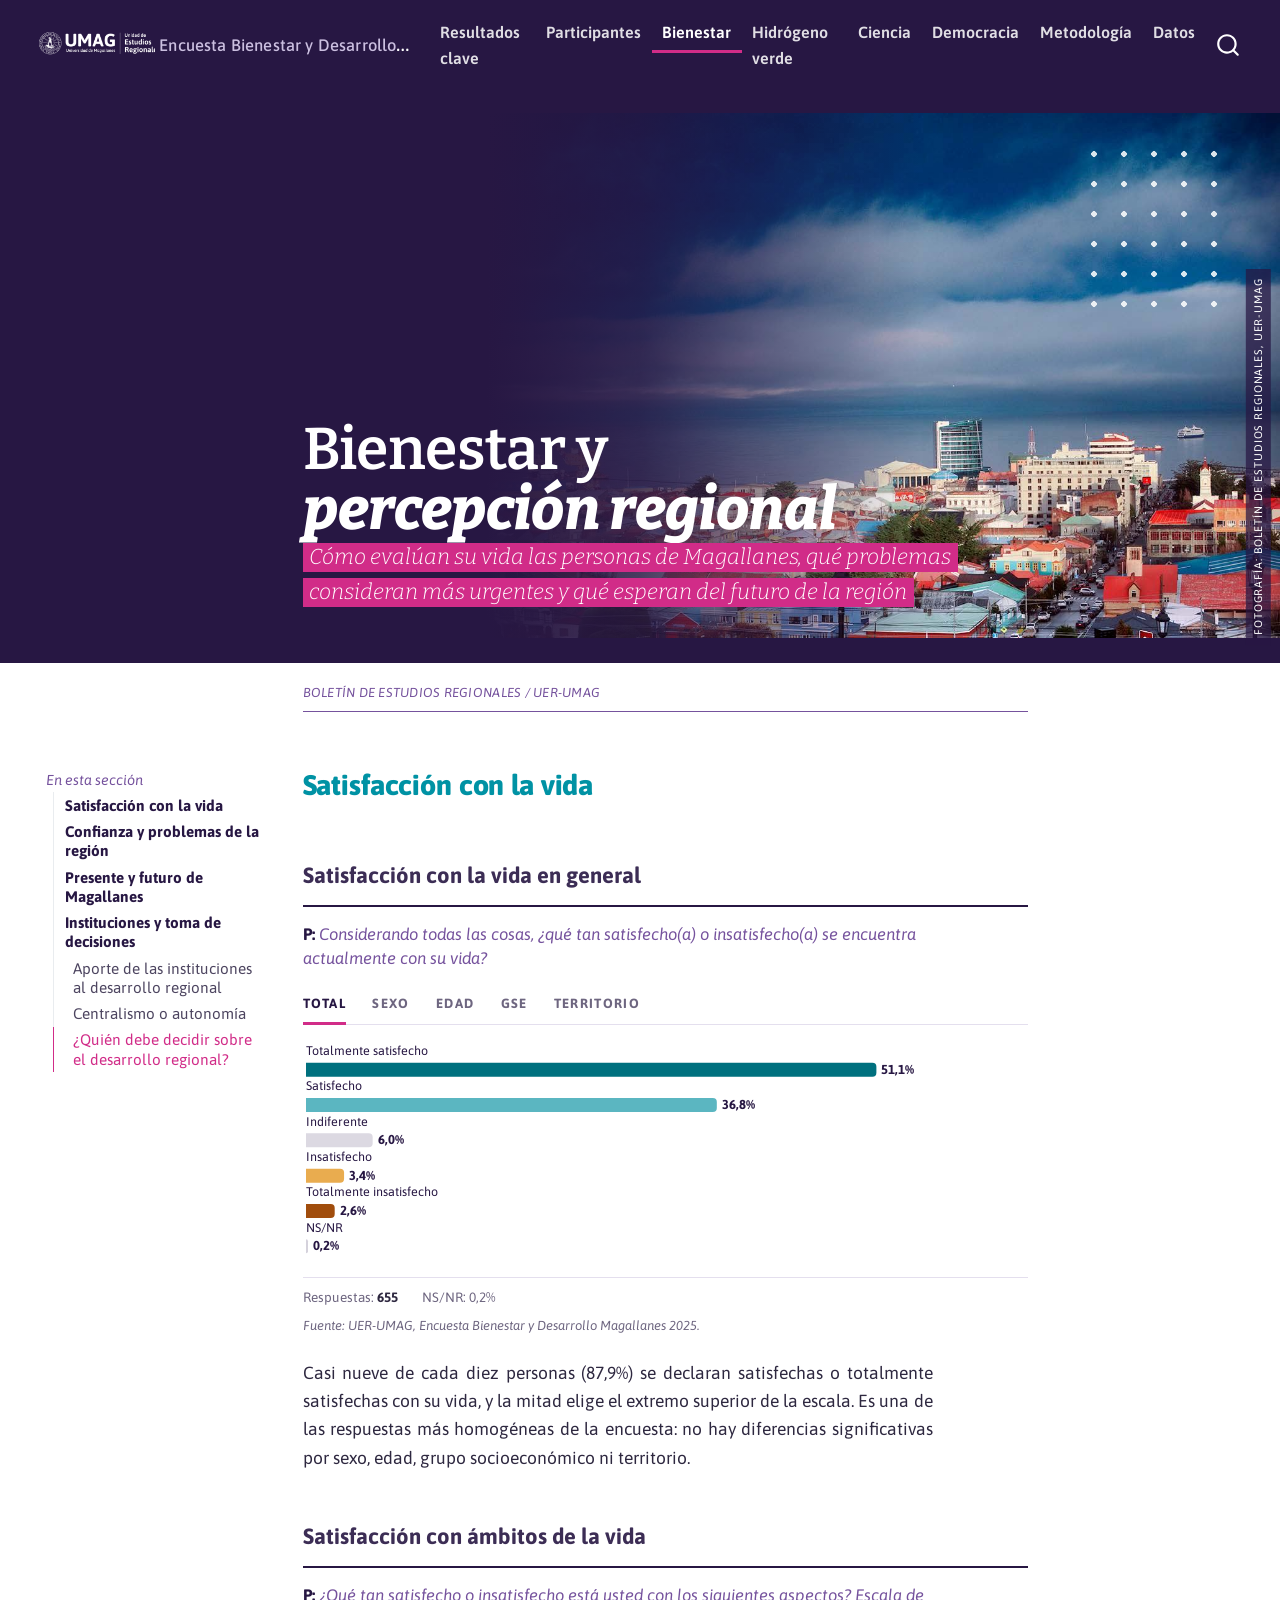
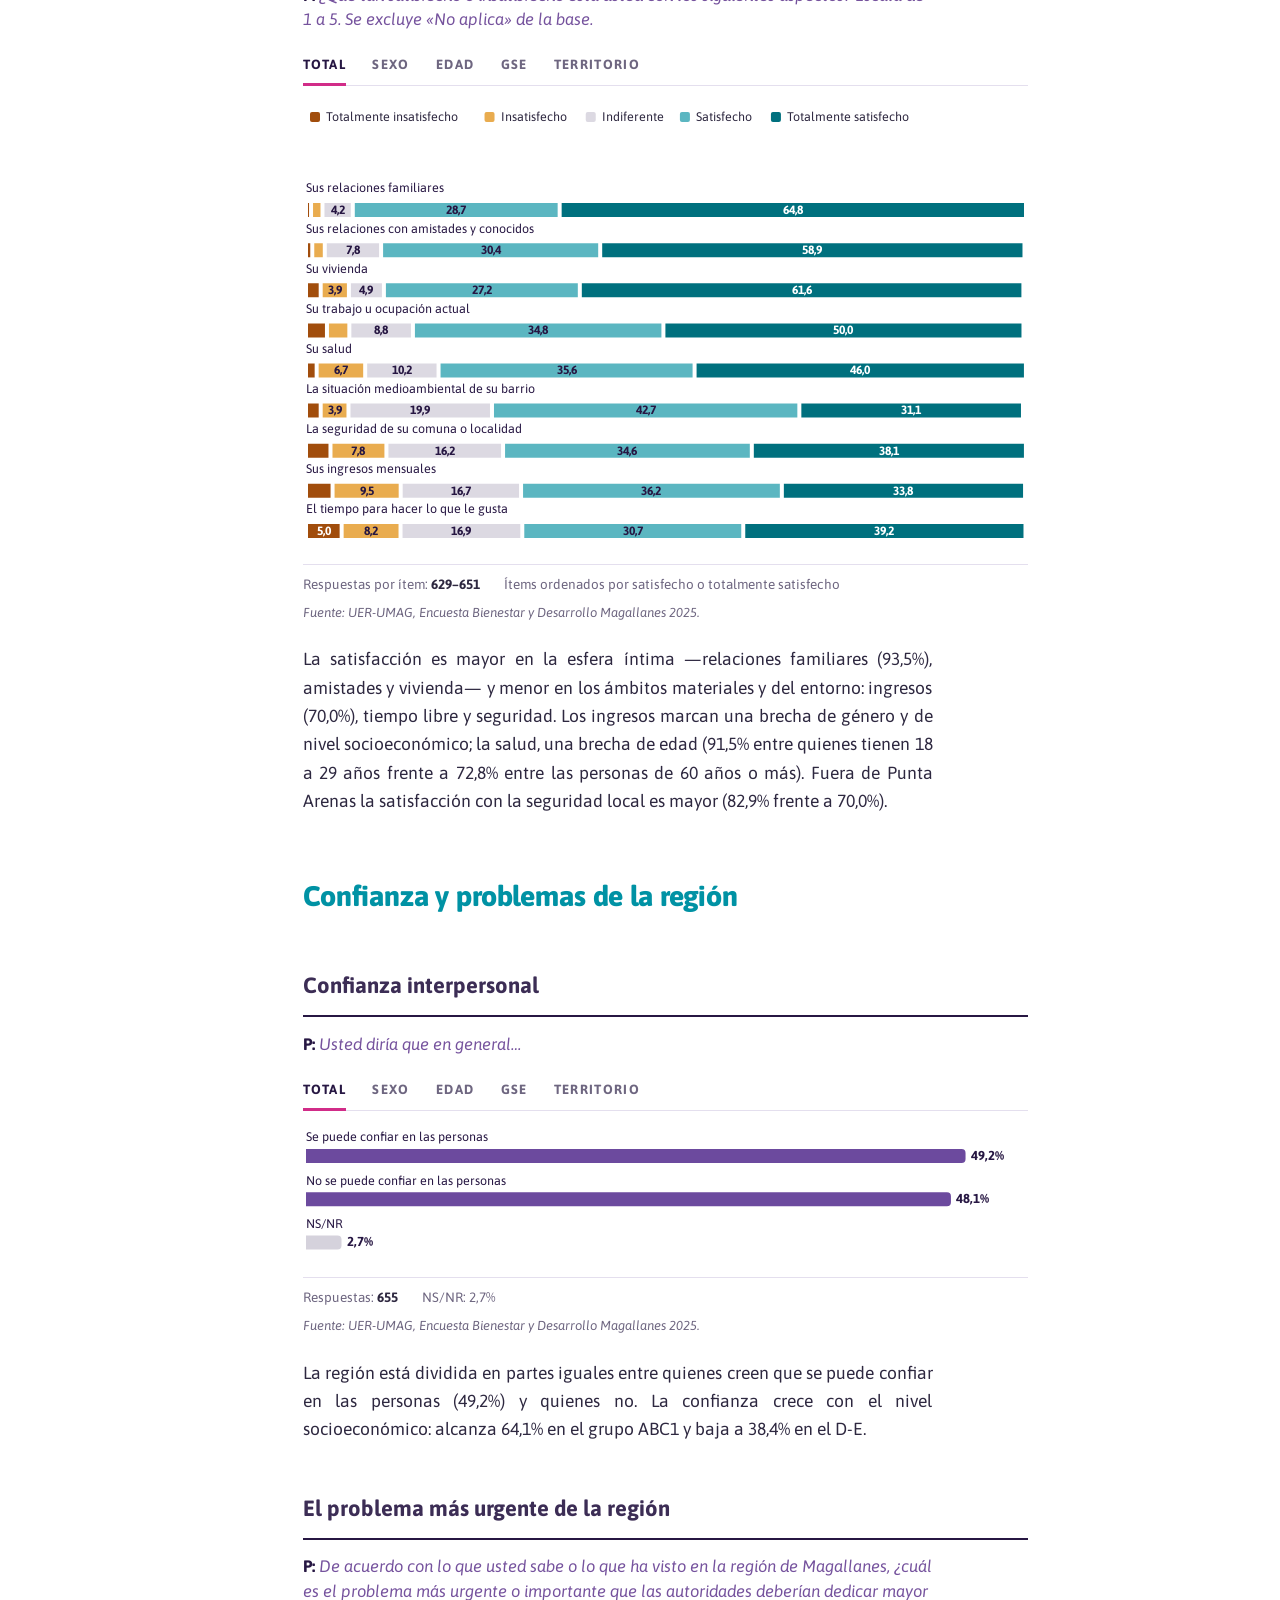
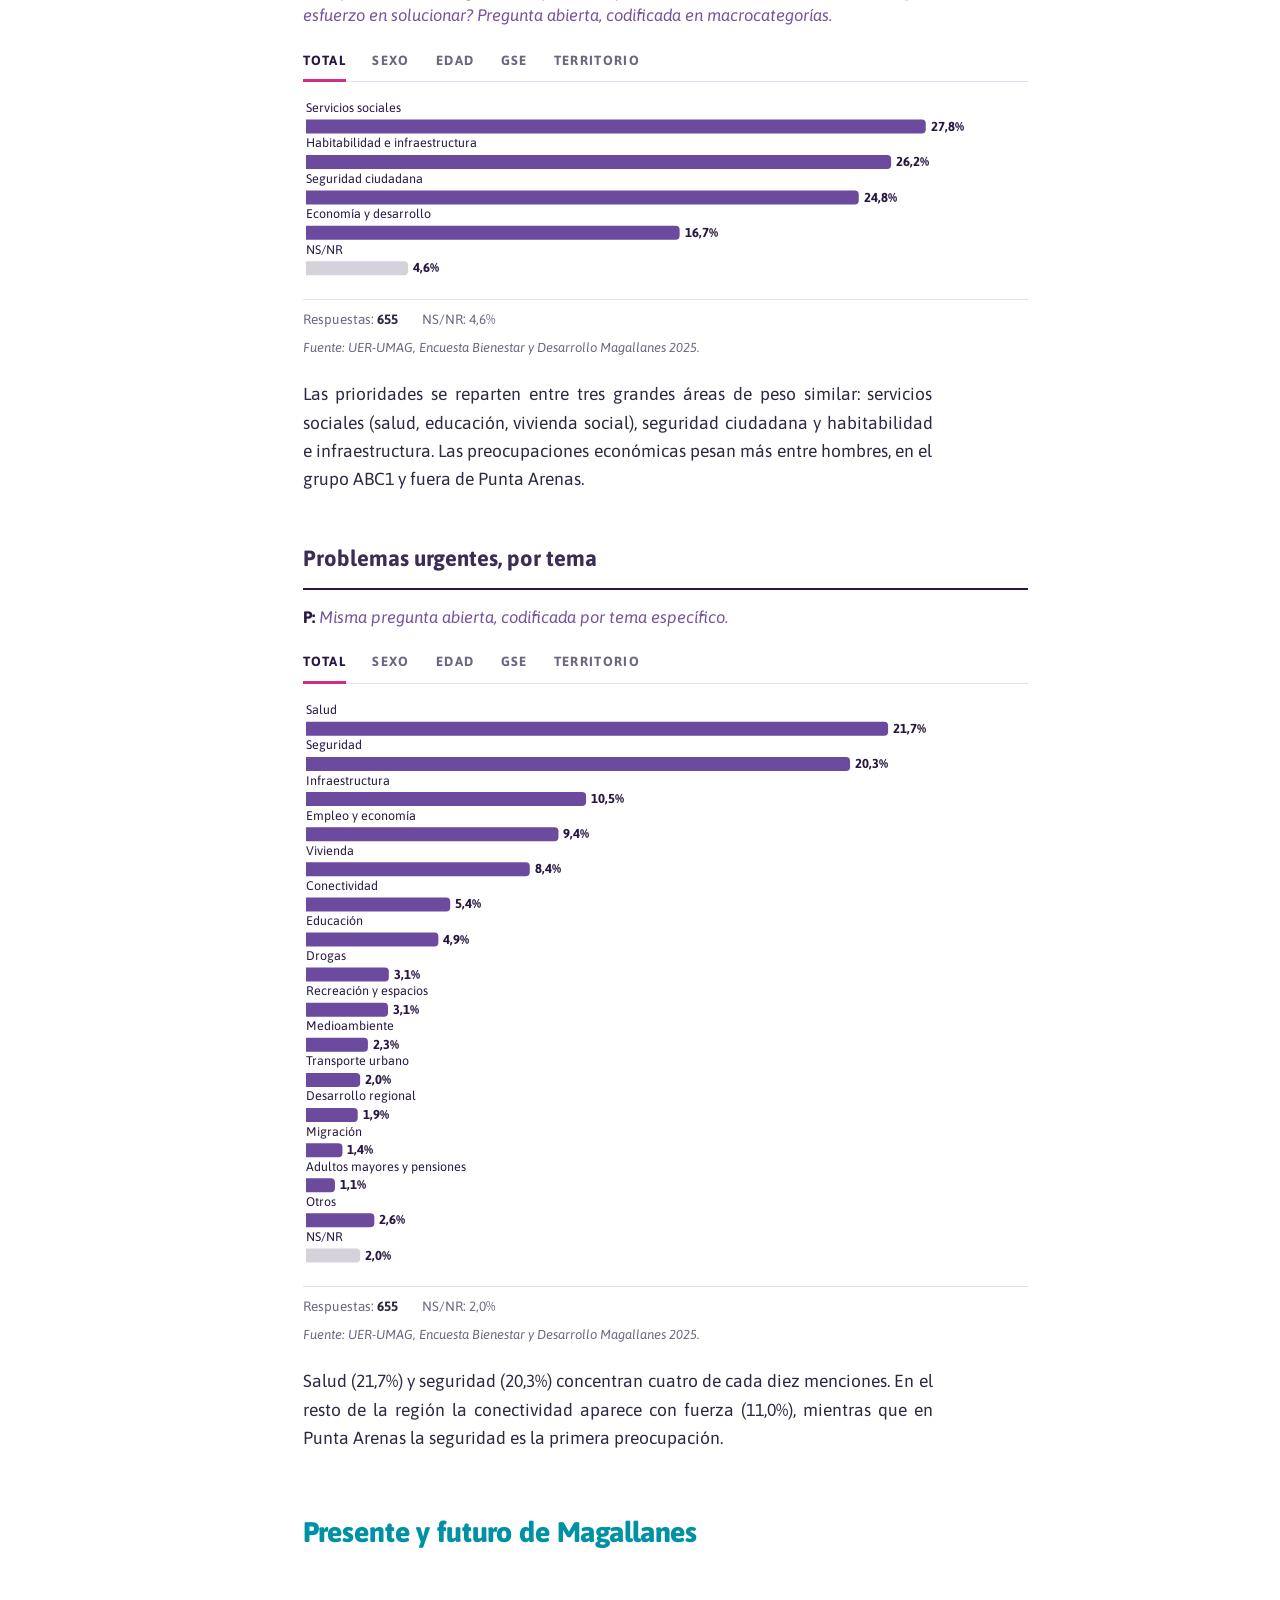
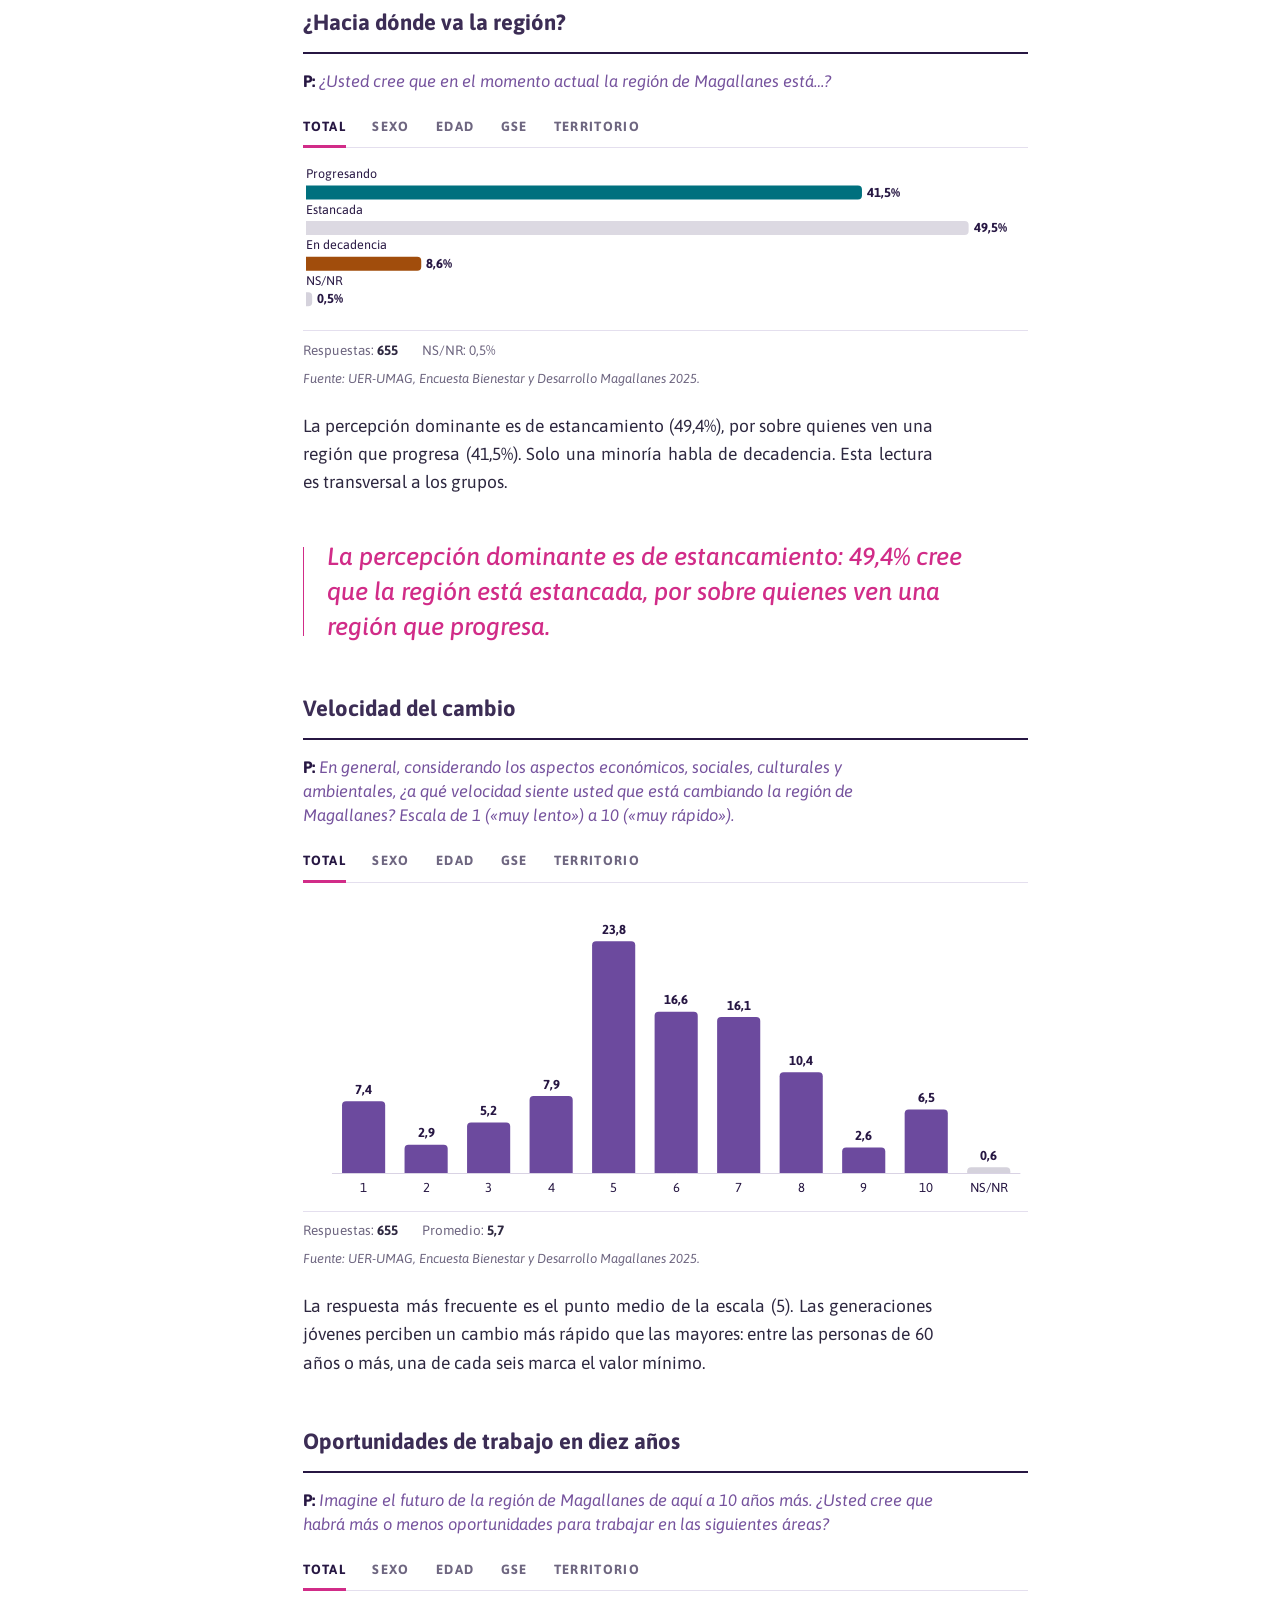
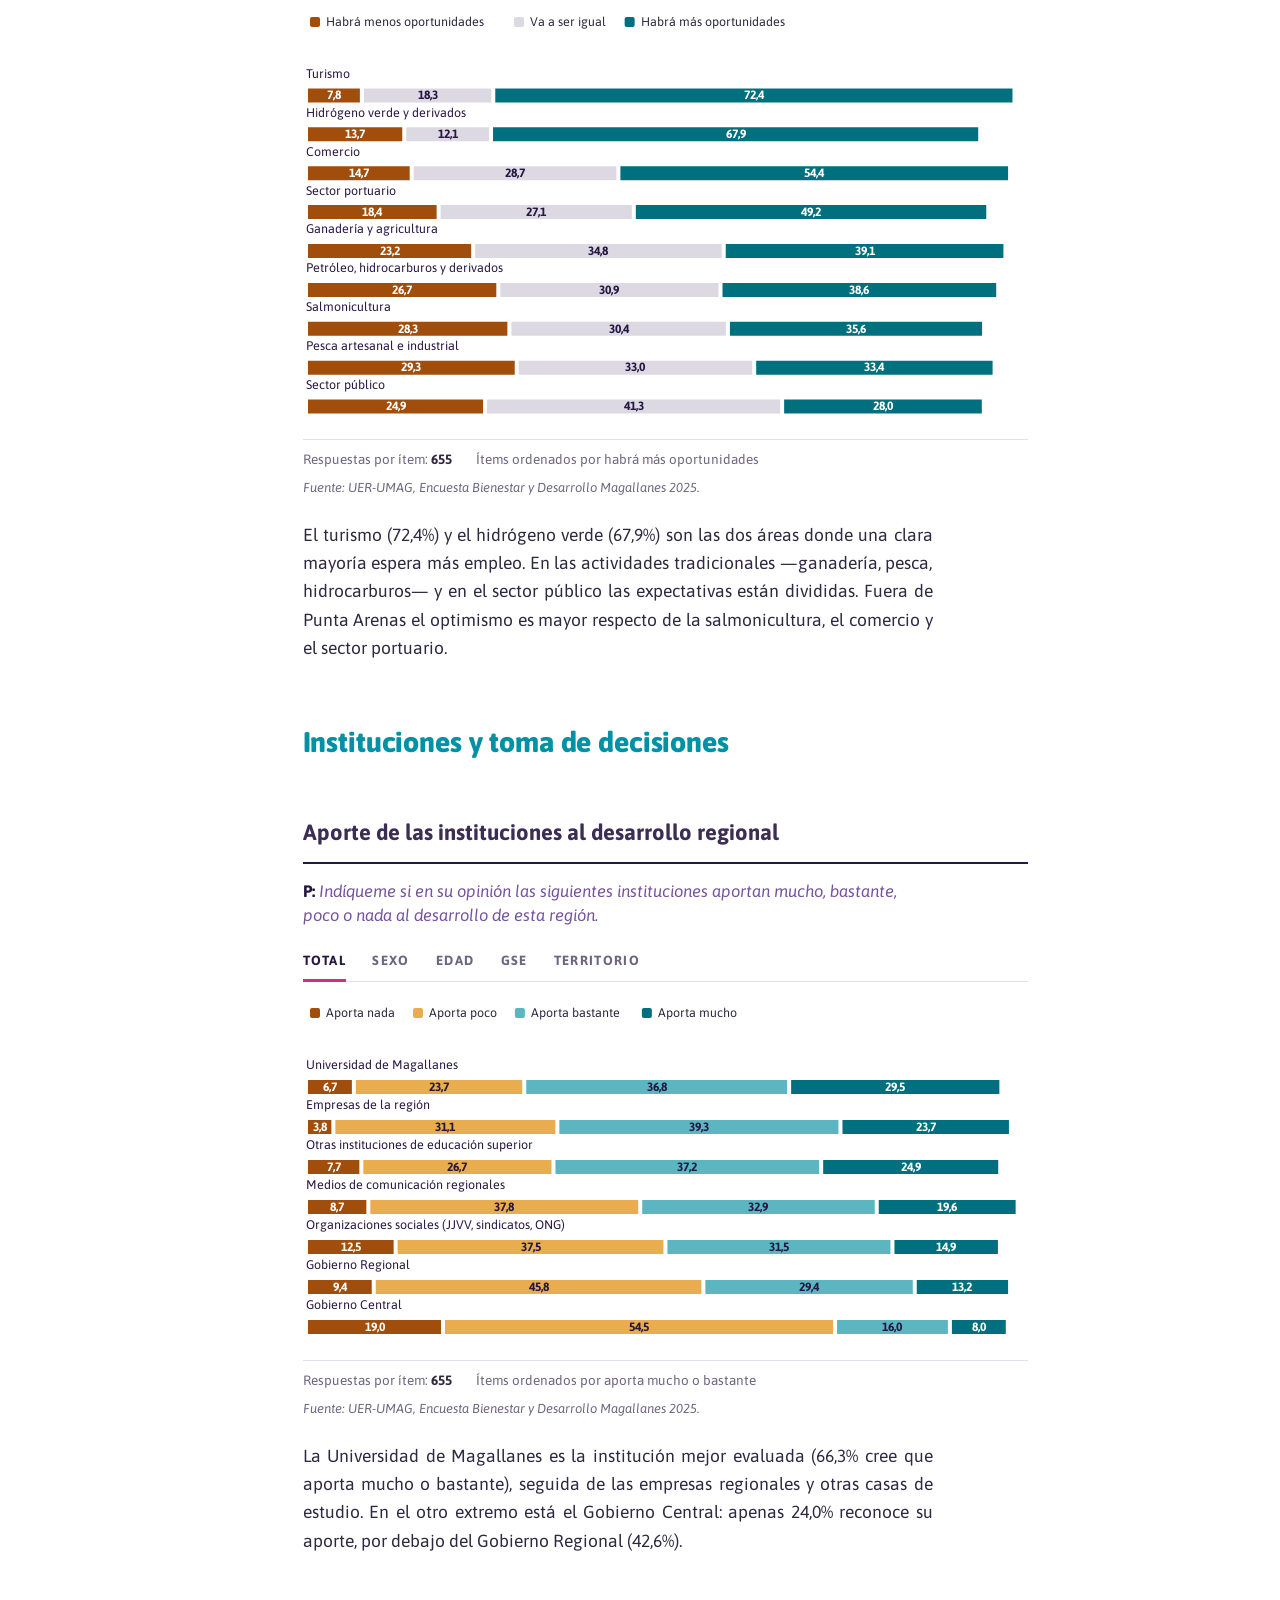
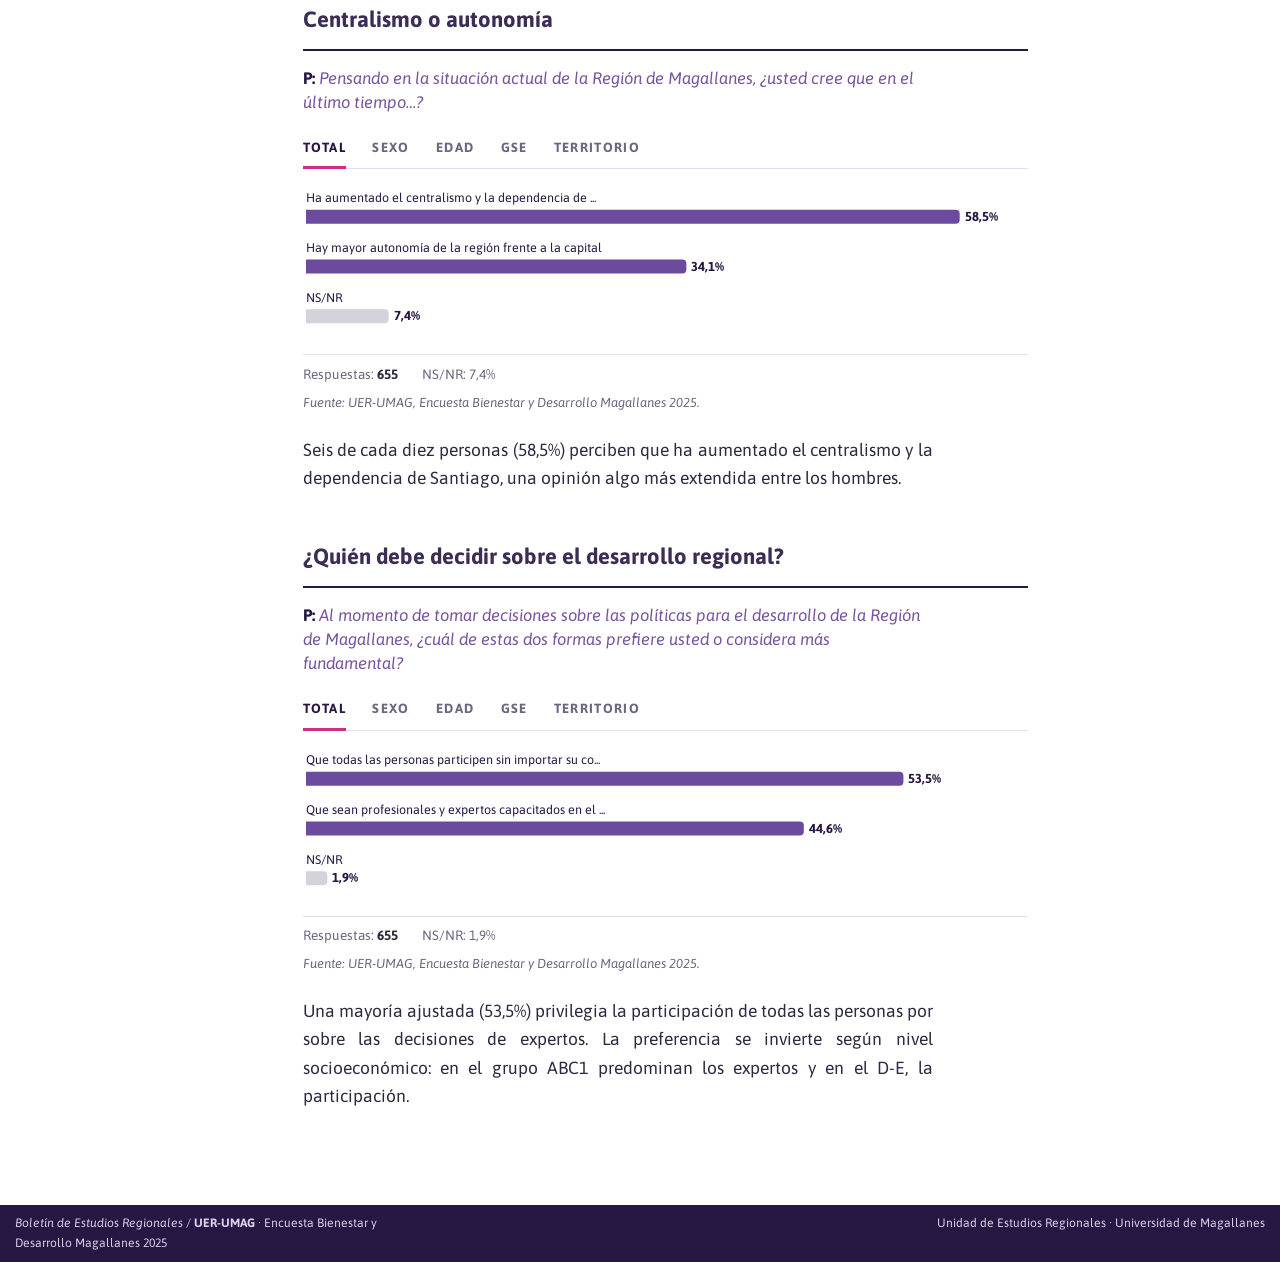
==== bienestar.html @ 7516e88e "Built site for gh-pages" ====
<!DOCTYPE html>
<html xmlns="http://www.w3.org/1999/xhtml" lang="es" xml:lang="es"><head>

<meta charset="utf-8">
<meta name="generator" content="quarto-1.8.24">

<meta name="viewport" content="width=device-width, initial-scale=1.0, user-scalable=yes">

<meta name="description" content="Satisfacción con la vida, confianza, problemas urgentes y expectativas sobre el futuro de Magallanes.">

<title>Bienestar y percepción regional · EBD Magallanes 2025 – EBD Magallanes 2025</title>
<style>
code{white-space: pre-wrap;}
span.smallcaps{font-variant: small-caps;}
div.columns{display: flex; gap: min(4vw, 1.5em);}
div.column{flex: auto; overflow-x: auto;}
div.hanging-indent{margin-left: 1.5em; text-indent: -1.5em;}
ul.task-list{list-style: none;}
ul.task-list li input[type="checkbox"] {
  width: 0.8em;
  margin: 0 0.8em 0.2em -1em; /* quarto-specific, see https://github.com/quarto-dev/quarto-cli/issues/4556 */ 
  vertical-align: middle;
}
</style>


<script src="site_libs/quarto-nav/quarto-nav.js"></script>
<script src="site_libs/quarto-nav/headroom.min.js"></script>
<script src="site_libs/clipboard/clipboard.min.js"></script>
<script src="site_libs/quarto-search/autocomplete.umd.js"></script>
<script src="site_libs/quarto-search/fuse.min.js"></script>
<script src="site_libs/quarto-search/quarto-search.js"></script>
<meta name="quarto:offset" content="./">
<link href="./img/favicon.png" rel="icon" type="image/png">
<script src="site_libs/quarto-html/quarto.js" type="module"></script>
<script src="site_libs/quarto-html/tabsets/tabsets.js" type="module"></script>
<script src="site_libs/quarto-html/axe/axe-check.js" type="module"></script>
<script src="site_libs/quarto-html/popper.min.js"></script>
<script src="site_libs/quarto-html/tippy.umd.min.js"></script>
<script src="site_libs/quarto-html/anchor.min.js"></script>
<link href="site_libs/quarto-html/tippy.css" rel="stylesheet">
<link href="site_libs/quarto-html/quarto-syntax-highlighting-dc55a5b9e770e841cd82e46aadbfb9b0.css" rel="stylesheet" id="quarto-text-highlighting-styles">
<script src="site_libs/bootstrap/bootstrap.min.js"></script>
<link href="site_libs/bootstrap/bootstrap-icons.css" rel="stylesheet">
<link href="site_libs/bootstrap/bootstrap-887352bdff3197b125b5b252166007fe.min.css" rel="stylesheet" append-hash="true" id="quarto-bootstrap" data-mode="light">
<script id="quarto-search-options" type="application/json">{
  "location": "navbar",
  "copy-button": false,
  "collapse-after": 3,
  "panel-placement": "end",
  "type": "overlay",
  "limit": 50,
  "keyboard-shortcut": [
    "f",
    "/",
    "s"
  ],
  "show-item-context": false,
  "language": {
    "search-no-results-text": "No se han encontrado resultados",
    "search-matching-documents-text": "documentos encontrados",
    "search-copy-link-title": "Copiar el enlace en la búsqueda",
    "search-hide-matches-text": "Ocultar resultados adicionales",
    "search-more-match-text": "resultado adicional en este documento",
    "search-more-matches-text": "resultados adicionales en este documento",
    "search-clear-button-title": "Borrar",
    "search-text-placeholder": "",
    "search-detached-cancel-button-title": "Cancelar",
    "search-submit-button-title": "Enviar",
    "search-label": "Buscar"
  }
}</script>
<style>html{ scroll-behavior: smooth; }</style>
<style>

      .quarto-title-block .quarto-title-banner {
        background-image: url(img/fotos/bienestar.jpg);
background-size: cover;
      }
</style>
<script src="site_libs/htmlwidgets-1.6.4/htmlwidgets.js"></script>
<script src="site_libs/echarts4r-6.0.0/echarts.min.js"></script>
<script src="site_libs/echarts4r-6.0.0/ecStat.min.js"></script>
<script src="site_libs/echarts4r-6.0.0/dataTool.min.js"></script>
<script src="site_libs/echarts4r-binding-0.5.0/echarts4r.js"></script>


</head>

<body class="floating nav-fixed quarto-light">

<div id="quarto-search-results"></div>
  <header id="quarto-header" class="headroom fixed-top quarto-banner">
    <nav class="navbar navbar-expand-lg " data-bs-theme="dark">
      <div class="navbar-container container-fluid">
      <div class="navbar-brand-container mx-auto">
    <a href="./index.html" class="navbar-brand navbar-brand-logo">
    <img src="./img/logo_uer_blanco.png" alt="Unidad de Estudios Regionales — UMAG" class="navbar-logo light-content">
    <img src="./img/logo_uer_blanco.png" alt="Unidad de Estudios Regionales — UMAG" class="navbar-logo dark-content">
    </a>
    <a class="navbar-brand" href="./index.html">
    <span class="navbar-title">Encuesta Bienestar y Desarrollo 2025</span>
    </a>
  </div>
            <div id="quarto-search" class="" title="Buscar"></div>
          <button class="navbar-toggler" type="button" data-bs-toggle="collapse" data-bs-target="#navbarCollapse" aria-controls="navbarCollapse" role="menu" aria-expanded="false" aria-label="Navegación de palanca" onclick="if (window.quartoToggleHeadroom) { window.quartoToggleHeadroom(); }">
  <span class="navbar-toggler-icon"></span>
</button>
          <div class="collapse navbar-collapse" id="navbarCollapse">
            <ul class="navbar-nav navbar-nav-scroll me-auto">
  <li class="nav-item">
    <a class="nav-link" href="./index.html"> 
<span class="menu-text">Resultados clave</span></a>
  </li>  
  <li class="nav-item">
    <a class="nav-link" href="./perfil.html"> 
<span class="menu-text">Participantes</span></a>
  </li>  
  <li class="nav-item">
    <a class="nav-link active" href="./bienestar.html" aria-current="page"> 
<span class="menu-text">Bienestar</span></a>
  </li>  
  <li class="nav-item">
    <a class="nav-link" href="./hidrogeno.html"> 
<span class="menu-text">Hidrógeno verde</span></a>
  </li>  
  <li class="nav-item">
    <a class="nav-link" href="./ciencia.html"> 
<span class="menu-text">Ciencia</span></a>
  </li>  
  <li class="nav-item">
    <a class="nav-link" href="./democracia.html"> 
<span class="menu-text">Democracia</span></a>
  </li>  
  <li class="nav-item">
    <a class="nav-link" href="./metodologia.html"> 
<span class="menu-text">Metodología</span></a>
  </li>  
  <li class="nav-item">
    <a class="nav-link" href="./datos.html"> 
<span class="menu-text">Datos</span></a>
  </li>  
</ul>
          </div> <!-- /navcollapse -->
            <div class="quarto-navbar-tools">
</div>
      </div> <!-- /container-fluid -->
    </nav>
</header>
<!-- content -->
<header id="title-block-header" class="quarto-title-block default toc-left page-columns page-full">
  <div class="quarto-title-banner page-columns page-full">
    <div class="quarto-title column-body">
      <h1 class="title">Bienestar y <em>percepción regional</em></h1>
            <p class="subtitle lead">Cómo evalúan su vida las personas de Magallanes, qué problemas consideran más urgentes y qué esperan del futuro de la región</p>
                  <div>
        <div class="description">
          Satisfacción con la vida, confianza, problemas urgentes y expectativas sobre el futuro de Magallanes.
        </div>
      </div>
                </div>
  </div>
    
  
  <div class="quarto-title-meta">

      
    
      
    </div>
    
  
  </header><div id="quarto-content" class="quarto-container page-columns page-rows-contents page-layout-article page-navbar">
<!-- sidebar -->
  <nav id="quarto-sidebar" class="sidebar collapse collapse-horizontal quarto-sidebar-collapse-item sidebar-navigation floating overflow-auto">
    <nav id="TOC" role="doc-toc" class="toc-active">
    <h2 id="toc-title">En esta sección</h2>
   
  <ul>
  <li><a href="#satisfacción-con-la-vida" id="toc-satisfacción-con-la-vida" class="nav-link active" data-scroll-target="#satisfacción-con-la-vida">Satisfacción con la vida</a>
  <ul class="collapse">
  <li><a href="#a1" id="toc-a1" class="nav-link" data-scroll-target="#a1">Satisfacción con la vida en general</a></li>
  <li><a href="#a2" id="toc-a2" class="nav-link" data-scroll-target="#a2">Satisfacción con ámbitos de la vida</a></li>
  </ul></li>
  <li><a href="#confianza-y-problemas-de-la-región" id="toc-confianza-y-problemas-de-la-región" class="nav-link" data-scroll-target="#confianza-y-problemas-de-la-región">Confianza y problemas de la región</a>
  <ul class="collapse">
  <li><a href="#a3" id="toc-a3" class="nav-link" data-scroll-target="#a3">Confianza interpersonal</a></li>
  <li><a href="#a4" id="toc-a4" class="nav-link" data-scroll-target="#a4">El problema más urgente de la región</a></li>
  <li><a href="#a4-tema" id="toc-a4-tema" class="nav-link" data-scroll-target="#a4-tema">Problemas urgentes, por tema</a></li>
  </ul></li>
  <li><a href="#presente-y-futuro-de-magallanes" id="toc-presente-y-futuro-de-magallanes" class="nav-link" data-scroll-target="#presente-y-futuro-de-magallanes">Presente y futuro de Magallanes</a>
  <ul class="collapse">
  <li><a href="#a5" id="toc-a5" class="nav-link" data-scroll-target="#a5">¿Hacia dónde va la región?</a></li>
  <li><a href="#a10" id="toc-a10" class="nav-link" data-scroll-target="#a10">Velocidad del cambio</a></li>
  <li><a href="#a6" id="toc-a6" class="nav-link" data-scroll-target="#a6">Oportunidades de trabajo en diez años</a></li>
  </ul></li>
  <li><a href="#instituciones-y-toma-de-decisiones" id="toc-instituciones-y-toma-de-decisiones" class="nav-link" data-scroll-target="#instituciones-y-toma-de-decisiones">Instituciones y toma de decisiones</a>
  <ul class="collapse">
  <li><a href="#a8" id="toc-a8" class="nav-link" data-scroll-target="#a8">Aporte de las instituciones al desarrollo regional</a></li>
  <li><a href="#a7" id="toc-a7" class="nav-link" data-scroll-target="#a7">Centralismo o autonomía</a></li>
  <li><a href="#a9" id="toc-a9" class="nav-link" data-scroll-target="#a9">¿Quién debe decidir sobre el desarrollo regional?</a></li>
  </ul></li>
  </ul>
</nav>
</nav>
<div id="quarto-sidebar-glass" class="quarto-sidebar-collapse-item" data-bs-toggle="collapse" data-bs-target=".quarto-sidebar-collapse-item"></div>
<!-- margin-sidebar -->
    <div id="quarto-margin-sidebar" class="sidebar margin-sidebar zindex-bottom">
    </div>
<!-- main -->
<main class="content quarto-banner-title-block" id="quarto-document-content">





<section id="satisfacción-con-la-vida" class="level2">
<h2 class="anchored" data-anchor-id="satisfacción-con-la-vida">Satisfacción con la vida</h2>
<section id="a1" class="level3">
<h3 class="anchored" data-anchor-id="a1">Satisfacción con la vida en general</h3>
<div class="cell">
<div class="cell-output-display">
<div class="q-bloque" id="q-a1">
<p class="q-texto">
<b>P:</b>
 
Considerando todas las cosas, ¿qué tan satisfecho(a) o insatisfecho(a) se encuentra actualmente con su vida?
</p>
<div class="q-tabs" role="tablist" aria-label="Desagregación">
<button class="q-tab activo" type="button" role="tab" aria-selected="true" data-panel="a1-1">Total</button>
<button class="q-tab " type="button" role="tab" aria-selected="false" data-panel="a1-2">Sexo</button>
<button class="q-tab " type="button" role="tab" aria-selected="false" data-panel="a1-3">Edad</button>
<button class="q-tab " type="button" role="tab" aria-selected="false" data-panel="a1-4">GSE</button>
<button class="q-tab " type="button" role="tab" aria-selected="false" data-panel="a1-5">Territorio</button>
</div>
<div class="q-paneles">
<div class="q-panel activo" id="a1-1" role="tabpanel">
<div class="ec-wrap" data-alto="224" data-alto-movil="286">
<div id="htmlwidget-4f4961cac6a6f3ef6ed8" style="width:100%;height:224px;" class="echarts4r html-widget"></div>
<script type="application/json" data-for="htmlwidget-4f4961cac6a6f3ef6ed8">{"x":{"theme":"","tl":false,"draw":true,"renderer":"canvas","events":[],"buttons":[],"opts":{"baseOption":{"textStyle":{"fontFamily":"'Asap', system-ui, sans-serif","color":"#2e2840"},"animationDuration":500,"grid":{"left":8,"right":64,"top":6,"bottom":6,"containLabel":true},"xAxis":{"type":"value","show":false},"yAxis":{"type":"category","data":["Totalmente satisfecho","Satisfecho","Indiferente","Insatisfecho","Totalmente insatisfecho","NS/NR"],"inverse":true,"axisTick":{"show":false},"axisLine":{"show":false},"axisLabel":{"color":"#271743","fontSize":14,"lineHeight":17,"margin":12,"interval":0}},"tooltip":{"backgroundColor":"#ffffff","borderColor":"#d9d3e4","borderWidth":1,"padding":[8,12],"textStyle":{"color":"#271743","fontFamily":"'Asap', system-ui, sans-serif","fontSize":13},"extraCssText":"box-shadow:0 6px 18px rgba(39,23,67,.16);border-radius:2px;border-top:3px solid #d12c88;","trigger":"item","formatter":"function(p){var f=function(v){return (Math.round(v*10)/10).toFixed(1).replace('.', ',');};return '<b>'+p.name.replace(/\\n/g,' ')+'<\/b><br>'+f(p.value)+'% <span style=\"color:#6e6680\">· n = '+p.data.n+'<\/span>';}"},"series":[{"type":"bar","data":[{"value":51.08,"n":338,"itemStyle":{"color":"#00707e"}},{"value":36.79,"n":241,"itemStyle":{"color":"#5bb6c1"}},{"value":5.97,"n":36,"itemStyle":{"color":"#dcd9e2"}},{"value":3.41,"n":20,"itemStyle":{"color":"#e9ac4f"}},{"value":2.57,"n":19,"itemStyle":{"color":"#a14d0c"}},{"value":0.18,"n":1,"itemStyle":{"color":"#d5d2dc"}}],"barMaxWidth":22,"barCategoryGap":"28%","itemStyle":{"borderRadius":[0,4,4,0]},"label":{"show":true,"position":"right","color":"#271743","fontWeight":"bold","fontSize":13,"formatter":"function(p){var f=function(v){return (Math.round(v*10)/10).toFixed(1).replace('.', ',');};return f(p.value)+'%';}"},"emphasis":{"itemStyle":{"opacity":0.85}}}]},"media":[{"query":{"maxWidth":560},"option":{"grid":{"left":0,"right":52,"top":4,"bottom":4,"containLabel":false},"yAxis":{"data":["Totalmente satisfecho","Satisfecho","Indiferente","Insatisfecho","Totalmente insatisfecho","NS/NR"],"axisLabel":{"inside":true,"verticalAlign":"bottom","align":"left","padding":[0,0,11,0],"margin":0,"fontSize":12.5,"lineHeight":15,"width":300,"overflow":"truncate"}},"series":[{"barMaxWidth":14}]}}]},"dispose":true},"evals":["opts.baseOption.tooltip.formatter","opts.baseOption.series.0.label.formatter"],"jsHooks":[]}</script>
</div>
<div class="q-pie"><span>Respuestas: <b>655</b></span><span>NS/NR: 0,2%</span></div>
</div>
<div class="q-panel " id="a1-2" role="tabpanel">
<div class="ec-wrap" data-alto="170" data-alto-movil="239">
<div id="htmlwidget-0519a8951055aa6a4c5c" style="width:100%;height:170px;" class="echarts4r html-widget"></div>
<script type="application/json" data-for="htmlwidget-0519a8951055aa6a4c5c">{"x":{"theme":"","tl":false,"draw":true,"renderer":"canvas","events":[],"buttons":[],"opts":{"baseOption":{"textStyle":{"fontFamily":"'Asap', system-ui, sans-serif","color":"#2e2840"},"animationDuration":500,"legend":{"top":0,"left":0,"itemWidth":12,"itemHeight":12,"icon":"roundRect","textStyle":{"fontSize":12.5,"color":"#2e2840"}},"grid":{"left":8,"right":16,"top":40,"bottom":6,"containLabel":true},"xAxis":{"type":"value","show":false,"max":100},"yAxis":{"type":"category","data":["Total","Mujer","Hombre"],"inverse":true,"axisTick":{"show":false},"axisLine":{"show":false},"axisLabel":{"color":"#271743","fontSize":14,"lineHeight":17,"margin":12,"interval":0}},"tooltip":{"backgroundColor":"#ffffff","borderColor":"#d9d3e4","borderWidth":1,"padding":[8,12],"textStyle":{"color":"#271743","fontFamily":"'Asap', system-ui, sans-serif","fontSize":13},"extraCssText":"box-shadow:0 6px 18px rgba(39,23,67,.16);border-radius:2px;border-top:3px solid #d12c88;","trigger":"item","formatter":"function(p){var f=function(v){return (Math.round(v*10)/10).toFixed(1).replace('.', ',');};return '<b>'+p.name.replace(/\\n/g,' ')+'<\/b><br>'+p.marker+p.seriesName+': <b>'+f(p.value)+'%<\/b>';}"},"series":[{"name":"Totalmente insatisfecho","type":"bar","stack":"total","data":[{"value":2.57,"n":19},{"value":2.34,"n":9},{"value":2.79,"n":10}],"barMaxWidth":26,"itemStyle":{"color":"#a14d0c","borderColor":"#ffffff","borderWidth":2},"label":{"show":true,"position":"inside","color":"#ffffff","fontWeight":"bold","fontSize":12,"formatter":"function(p){var f=function(v){return (Math.round(v*10)/10).toFixed(1).replace('.', ',');};return p.value>=3?f(p.value):'';}"},"labelLayout":"function(p){return (p.labelRect.width + 6 > p.rect.width) ? {fontSize: 0.01} : {hideOverlap: true};}","emphasis":{"focus":"series"}},{"name":"Insatisfecho","type":"bar","stack":"total","data":[{"value":3.41,"n":20},{"value":3.11,"n":9},{"value":3.71,"n":11}],"barMaxWidth":26,"itemStyle":{"color":"#e9ac4f","borderColor":"#ffffff","borderWidth":2},"label":{"show":true,"position":"inside","color":"#271743","fontWeight":"bold","fontSize":12,"formatter":"function(p){var f=function(v){return (Math.round(v*10)/10).toFixed(1).replace('.', ',');};return p.value>=3?f(p.value):'';}"},"labelLayout":"function(p){return (p.labelRect.width + 6 > p.rect.width) ? {fontSize: 0.01} : {hideOverlap: true};}","emphasis":{"focus":"series"}},{"name":"Indiferente","type":"bar","stack":"total","data":[{"value":5.97,"n":36},{"value":6.37,"n":18},{"value":5.58,"n":18}],"barMaxWidth":26,"itemStyle":{"color":"#dcd9e2","borderColor":"#ffffff","borderWidth":2},"label":{"show":true,"position":"inside","color":"#271743","fontWeight":"bold","fontSize":12,"formatter":"function(p){var f=function(v){return (Math.round(v*10)/10).toFixed(1).replace('.', ',');};return p.value>=3?f(p.value):'';}"},"labelLayout":"function(p){return (p.labelRect.width + 6 > p.rect.width) ? {fontSize: 0.01} : {hideOverlap: true};}","emphasis":{"focus":"series"}},{"name":"Satisfecho","type":"bar","stack":"total","data":[{"value":36.79,"n":241},{"value":38.55,"n":122},{"value":35.11,"n":119}],"barMaxWidth":26,"itemStyle":{"color":"#5bb6c1","borderColor":"#ffffff","borderWidth":2},"label":{"show":true,"position":"inside","color":"#271743","fontWeight":"bold","fontSize":12,"formatter":"function(p){var f=function(v){return (Math.round(v*10)/10).toFixed(1).replace('.', ',');};return p.value>=3?f(p.value):'';}"},"labelLayout":"function(p){return (p.labelRect.width + 6 > p.rect.width) ? {fontSize: 0.01} : {hideOverlap: true};}","emphasis":{"focus":"series"}},{"name":"Totalmente satisfecho","type":"bar","stack":"total","data":[{"value":51.08,"n":338},{"value":49.26,"n":158},{"value":52.81,"n":180}],"barMaxWidth":26,"itemStyle":{"color":"#00707e","borderColor":"#ffffff","borderWidth":2},"label":{"show":true,"position":"inside","color":"#ffffff","fontWeight":"bold","fontSize":12,"formatter":"function(p){var f=function(v){return (Math.round(v*10)/10).toFixed(1).replace('.', ',');};return p.value>=3?f(p.value):'';}"},"labelLayout":"function(p){return (p.labelRect.width + 6 > p.rect.width) ? {fontSize: 0.01} : {hideOverlap: true};}","emphasis":{"focus":"series"}}]},"media":[{"query":{"maxWidth":560},"option":{"legend":{"type":"plain"},"grid":{"left":0,"right":2,"top":85,"bottom":4,"containLabel":false},"yAxis":{"data":["Total","Mujer","Hombre"],"axisLabel":{"inside":true,"verticalAlign":"bottom","align":"left","padding":[0,0,14,0],"margin":0,"fontSize":12.5,"lineHeight":15,"width":300,"overflow":"truncate"}},"series":[{"barMaxWidth":18},{"barMaxWidth":18},{"barMaxWidth":18},{"barMaxWidth":18},{"barMaxWidth":18}]}}]},"dispose":true},"evals":["opts.baseOption.tooltip.formatter","opts.baseOption.series.0.label.formatter","opts.baseOption.series.0.labelLayout","opts.baseOption.series.1.label.formatter","opts.baseOption.series.1.labelLayout","opts.baseOption.series.2.label.formatter","opts.baseOption.series.2.labelLayout","opts.baseOption.series.3.label.formatter","opts.baseOption.series.3.labelLayout","opts.baseOption.series.4.label.formatter","opts.baseOption.series.4.labelLayout"],"jsHooks":[]}</script>
</div>
<div class="q-pie"><span>Respuestas: <b>655</b></span><span><span class="q-sig no">Sin diferencia significativa (Rao-Scott, p = 0,872)</span></span></div>
</div>
<div class="q-panel " id="a1-3" role="tabpanel">
<div class="ec-wrap" data-alto="250" data-alto-movil="339">
<div id="htmlwidget-44eb1c495afcecbe75fd" style="width:100%;height:250px;" class="echarts4r html-widget"></div>
<script type="application/json" data-for="htmlwidget-44eb1c495afcecbe75fd">{"x":{"theme":"","tl":false,"draw":true,"renderer":"canvas","events":[],"buttons":[],"opts":{"baseOption":{"textStyle":{"fontFamily":"'Asap', system-ui, sans-serif","color":"#2e2840"},"animationDuration":500,"legend":{"top":0,"left":0,"itemWidth":12,"itemHeight":12,"icon":"roundRect","textStyle":{"fontSize":12.5,"color":"#2e2840"}},"grid":{"left":8,"right":16,"top":40,"bottom":6,"containLabel":true},"xAxis":{"type":"value","show":false,"max":100},"yAxis":{"type":"category","data":["Total","18-29","30-44","45-59","60+"],"inverse":true,"axisTick":{"show":false},"axisLine":{"show":false},"axisLabel":{"color":"#271743","fontSize":14,"lineHeight":17,"margin":12,"interval":0}},"tooltip":{"backgroundColor":"#ffffff","borderColor":"#d9d3e4","borderWidth":1,"padding":[8,12],"textStyle":{"color":"#271743","fontFamily":"'Asap', system-ui, sans-serif","fontSize":13},"extraCssText":"box-shadow:0 6px 18px rgba(39,23,67,.16);border-radius:2px;border-top:3px solid #d12c88;","trigger":"item","formatter":"function(p){var f=function(v){return (Math.round(v*10)/10).toFixed(1).replace('.', ',');};return '<b>'+p.name.replace(/\\n/g,' ')+'<\/b><br>'+p.marker+p.seriesName+': <b>'+f(p.value)+'%<\/b>';}"},"series":[{"name":"Totalmente insatisfecho","type":"bar","stack":"total","data":[{"value":2.57,"n":19},{"value":2.91,"n":4},{"value":3.26,"n":6},{"value":2.16,"n":5},{"value":1.78,"n":4}],"barMaxWidth":26,"itemStyle":{"color":"#a14d0c","borderColor":"#ffffff","borderWidth":2},"label":{"show":true,"position":"inside","color":"#ffffff","fontWeight":"bold","fontSize":12,"formatter":"function(p){var f=function(v){return (Math.round(v*10)/10).toFixed(1).replace('.', ',');};return p.value>=3?f(p.value):'';}"},"labelLayout":"function(p){return (p.labelRect.width + 6 > p.rect.width) ? {fontSize: 0.01} : {hideOverlap: true};}","emphasis":{"focus":"series"}},{"name":"Insatisfecho","type":"bar","stack":"total","data":[{"value":3.41,"n":20},{"value":6.91,"n":7},{"value":2.62,"n":5},{"value":1.48,"n":2},{"value":3.87,"n":6}],"barMaxWidth":26,"itemStyle":{"color":"#e9ac4f","borderColor":"#ffffff","borderWidth":2},"label":{"show":true,"position":"inside","color":"#271743","fontWeight":"bold","fontSize":12,"formatter":"function(p){var f=function(v){return (Math.round(v*10)/10).toFixed(1).replace('.', ',');};return p.value>=3?f(p.value):'';}"},"labelLayout":"function(p){return (p.labelRect.width + 6 > p.rect.width) ? {fontSize: 0.01} : {hideOverlap: true};}","emphasis":{"focus":"series"}},{"name":"Indiferente","type":"bar","stack":"total","data":[{"value":5.97,"n":36},{"value":5.39,"n":5},{"value":6.79,"n":11},{"value":6.61,"n":11},{"value":4.55,"n":9}],"barMaxWidth":26,"itemStyle":{"color":"#dcd9e2","borderColor":"#ffffff","borderWidth":2},"label":{"show":true,"position":"inside","color":"#271743","fontWeight":"bold","fontSize":12,"formatter":"function(p){var f=function(v){return (Math.round(v*10)/10).toFixed(1).replace('.', ',');};return p.value>=3?f(p.value):'';}"},"labelLayout":"function(p){return (p.labelRect.width + 6 > p.rect.width) ? {fontSize: 0.01} : {hideOverlap: true};}","emphasis":{"focus":"series"}},{"name":"Satisfecho","type":"bar","stack":"total","data":[{"value":36.79,"n":241},{"value":35.84,"n":34},{"value":37.72,"n":72},{"value":35.3,"n":66},{"value":37.89,"n":69}],"barMaxWidth":26,"itemStyle":{"color":"#5bb6c1","borderColor":"#ffffff","borderWidth":2},"label":{"show":true,"position":"inside","color":"#271743","fontWeight":"bold","fontSize":12,"formatter":"function(p){var f=function(v){return (Math.round(v*10)/10).toFixed(1).replace('.', ',');};return p.value>=3?f(p.value):'';}"},"labelLayout":"function(p){return (p.labelRect.width + 6 > p.rect.width) ? {fontSize: 0.01} : {hideOverlap: true};}","emphasis":{"focus":"series"}},{"name":"Totalmente satisfecho","type":"bar","stack":"total","data":[{"value":51.08,"n":338},{"value":48.95,"n":43},{"value":49.61,"n":98},{"value":53.74,"n":102},{"value":51.91,"n":95}],"barMaxWidth":26,"itemStyle":{"color":"#00707e","borderColor":"#ffffff","borderWidth":2},"label":{"show":true,"position":"inside","color":"#ffffff","fontWeight":"bold","fontSize":12,"formatter":"function(p){var f=function(v){return (Math.round(v*10)/10).toFixed(1).replace('.', ',');};return p.value>=3?f(p.value):'';}"},"labelLayout":"function(p){return (p.labelRect.width + 6 > p.rect.width) ? {fontSize: 0.01} : {hideOverlap: true};}","emphasis":{"focus":"series"}}]},"media":[{"query":{"maxWidth":560},"option":{"legend":{"type":"plain"},"grid":{"left":0,"right":2,"top":85,"bottom":4,"containLabel":false},"yAxis":{"data":["Total","18-29","30-44","45-59","60+"],"axisLabel":{"inside":true,"verticalAlign":"bottom","align":"left","padding":[0,0,14,0],"margin":0,"fontSize":12.5,"lineHeight":15,"width":300,"overflow":"truncate"}},"series":[{"barMaxWidth":18},{"barMaxWidth":18},{"barMaxWidth":18},{"barMaxWidth":18},{"barMaxWidth":18}]}}]},"dispose":true},"evals":["opts.baseOption.tooltip.formatter","opts.baseOption.series.0.label.formatter","opts.baseOption.series.0.labelLayout","opts.baseOption.series.1.label.formatter","opts.baseOption.series.1.labelLayout","opts.baseOption.series.2.label.formatter","opts.baseOption.series.2.labelLayout","opts.baseOption.series.3.label.formatter","opts.baseOption.series.3.labelLayout","opts.baseOption.series.4.label.formatter","opts.baseOption.series.4.labelLayout"],"jsHooks":[]}</script>
</div>
<div class="q-pie"><span>Respuestas: <b>655</b></span><span><span class="q-sig no">Sin diferencia significativa (Rao-Scott, p = 0,759)</span></span></div>
</div>
<div class="q-panel " id="a1-4" role="tabpanel">
<div class="ec-wrap" data-alto="210" data-alto-movil="289">
<div id="htmlwidget-ea939931caa07800bfad" style="width:100%;height:210px;" class="echarts4r html-widget"></div>
<script type="application/json" data-for="htmlwidget-ea939931caa07800bfad">{"x":{"theme":"","tl":false,"draw":true,"renderer":"canvas","events":[],"buttons":[],"opts":{"baseOption":{"textStyle":{"fontFamily":"'Asap', system-ui, sans-serif","color":"#2e2840"},"animationDuration":500,"legend":{"top":0,"left":0,"itemWidth":12,"itemHeight":12,"icon":"roundRect","textStyle":{"fontSize":12.5,"color":"#2e2840"}},"grid":{"left":8,"right":16,"top":40,"bottom":6,"containLabel":true},"xAxis":{"type":"value","show":false,"max":100},"yAxis":{"type":"category","data":["Total","ABC1","C2-C3","D-E"],"inverse":true,"axisTick":{"show":false},"axisLine":{"show":false},"axisLabel":{"color":"#271743","fontSize":14,"lineHeight":17,"margin":12,"interval":0}},"tooltip":{"backgroundColor":"#ffffff","borderColor":"#d9d3e4","borderWidth":1,"padding":[8,12],"textStyle":{"color":"#271743","fontFamily":"'Asap', system-ui, sans-serif","fontSize":13},"extraCssText":"box-shadow:0 6px 18px rgba(39,23,67,.16);border-radius:2px;border-top:3px solid #d12c88;","trigger":"item","formatter":"function(p){var f=function(v){return (Math.round(v*10)/10).toFixed(1).replace('.', ',');};return '<b>'+p.name.replace(/\\n/g,' ')+'<\/b><br>'+p.marker+p.seriesName+': <b>'+f(p.value)+'%<\/b>';}"},"series":[{"name":"Totalmente insatisfecho","type":"bar","stack":"total","data":[{"value":2.57,"n":19},{"value":0.77,"n":1},{"value":2.72,"n":11},{"value":4.45,"n":7}],"barMaxWidth":26,"itemStyle":{"color":"#a14d0c","borderColor":"#ffffff","borderWidth":2},"label":{"show":true,"position":"inside","color":"#ffffff","fontWeight":"bold","fontSize":12,"formatter":"function(p){var f=function(v){return (Math.round(v*10)/10).toFixed(1).replace('.', ',');};return p.value>=3?f(p.value):'';}"},"labelLayout":"function(p){return (p.labelRect.width + 6 > p.rect.width) ? {fontSize: 0.01} : {hideOverlap: true};}","emphasis":{"focus":"series"}},{"name":"Insatisfecho","type":"bar","stack":"total","data":[{"value":3.41,"n":20},{"value":0.88,"n":1},{"value":4.09,"n":13},{"value":4.83,"n":6}],"barMaxWidth":26,"itemStyle":{"color":"#e9ac4f","borderColor":"#ffffff","borderWidth":2},"label":{"show":true,"position":"inside","color":"#271743","fontWeight":"bold","fontSize":12,"formatter":"function(p){var f=function(v){return (Math.round(v*10)/10).toFixed(1).replace('.', ',');};return p.value>=3?f(p.value):'';}"},"labelLayout":"function(p){return (p.labelRect.width + 6 > p.rect.width) ? {fontSize: 0.01} : {hideOverlap: true};}","emphasis":{"focus":"series"}},{"name":"Indiferente","type":"bar","stack":"total","data":[{"value":5.97,"n":36},{"value":4.98,"n":8},{"value":5.85,"n":17},{"value":7.51,"n":11}],"barMaxWidth":26,"itemStyle":{"color":"#dcd9e2","borderColor":"#ffffff","borderWidth":2},"label":{"show":true,"position":"inside","color":"#271743","fontWeight":"bold","fontSize":12,"formatter":"function(p){var f=function(v){return (Math.round(v*10)/10).toFixed(1).replace('.', ',');};return p.value>=3?f(p.value):'';}"},"labelLayout":"function(p){return (p.labelRect.width + 6 > p.rect.width) ? {fontSize: 0.01} : {hideOverlap: true};}","emphasis":{"focus":"series"}},{"name":"Satisfecho","type":"bar","stack":"total","data":[{"value":36.79,"n":241},{"value":36.35,"n":59},{"value":38.12,"n":136},{"value":33.85,"n":46}],"barMaxWidth":26,"itemStyle":{"color":"#5bb6c1","borderColor":"#ffffff","borderWidth":2},"label":{"show":true,"position":"inside","color":"#271743","fontWeight":"bold","fontSize":12,"formatter":"function(p){var f=function(v){return (Math.round(v*10)/10).toFixed(1).replace('.', ',');};return p.value>=3?f(p.value):'';}"},"labelLayout":"function(p){return (p.labelRect.width + 6 > p.rect.width) ? {fontSize: 0.01} : {hideOverlap: true};}","emphasis":{"focus":"series"}},{"name":"Totalmente satisfecho","type":"bar","stack":"total","data":[{"value":51.08,"n":338},{"value":57.02,"n":92},{"value":48.88,"n":178},{"value":49.37,"n":68}],"barMaxWidth":26,"itemStyle":{"color":"#00707e","borderColor":"#ffffff","borderWidth":2},"label":{"show":true,"position":"inside","color":"#ffffff","fontWeight":"bold","fontSize":12,"formatter":"function(p){var f=function(v){return (Math.round(v*10)/10).toFixed(1).replace('.', ',');};return p.value>=3?f(p.value):'';}"},"labelLayout":"function(p){return (p.labelRect.width + 6 > p.rect.width) ? {fontSize: 0.01} : {hideOverlap: true};}","emphasis":{"focus":"series"}}]},"media":[{"query":{"maxWidth":560},"option":{"legend":{"type":"plain"},"grid":{"left":0,"right":2,"top":85,"bottom":4,"containLabel":false},"yAxis":{"data":["Total","ABC1","C2-C3","D-E"],"axisLabel":{"inside":true,"verticalAlign":"bottom","align":"left","padding":[0,0,14,0],"margin":0,"fontSize":12.5,"lineHeight":15,"width":300,"overflow":"truncate"}},"series":[{"barMaxWidth":18},{"barMaxWidth":18},{"barMaxWidth":18},{"barMaxWidth":18},{"barMaxWidth":18}]}}]},"dispose":true},"evals":["opts.baseOption.tooltip.formatter","opts.baseOption.series.0.label.formatter","opts.baseOption.series.0.labelLayout","opts.baseOption.series.1.label.formatter","opts.baseOption.series.1.labelLayout","opts.baseOption.series.2.label.formatter","opts.baseOption.series.2.labelLayout","opts.baseOption.series.3.label.formatter","opts.baseOption.series.3.labelLayout","opts.baseOption.series.4.label.formatter","opts.baseOption.series.4.labelLayout"],"jsHooks":[]}</script>
</div>
<div class="q-pie"><span>Respuestas: <b>655</b></span><span><span class="q-sig no">Sin diferencia significativa (Rao-Scott, p = 0,306)</span></span></div>
</div>
<div class="q-panel " id="a1-5" role="tabpanel">
<div class="ec-wrap" data-alto="170" data-alto-movil="239">
<div id="htmlwidget-a6ae74a6f006b93a8621" style="width:100%;height:170px;" class="echarts4r html-widget"></div>
<script type="application/json" data-for="htmlwidget-a6ae74a6f006b93a8621">{"x":{"theme":"","tl":false,"draw":true,"renderer":"canvas","events":[],"buttons":[],"opts":{"baseOption":{"textStyle":{"fontFamily":"'Asap', system-ui, sans-serif","color":"#2e2840"},"animationDuration":500,"legend":{"top":0,"left":0,"itemWidth":12,"itemHeight":12,"icon":"roundRect","textStyle":{"fontSize":12.5,"color":"#2e2840"}},"grid":{"left":8,"right":16,"top":40,"bottom":6,"containLabel":true},"xAxis":{"type":"value","show":false,"max":100},"yAxis":{"type":"category","data":["Total","Pta. Arenas","Resto de la región"],"inverse":true,"axisTick":{"show":false},"axisLine":{"show":false},"axisLabel":{"color":"#271743","fontSize":14,"lineHeight":17,"margin":12,"interval":0}},"tooltip":{"backgroundColor":"#ffffff","borderColor":"#d9d3e4","borderWidth":1,"padding":[8,12],"textStyle":{"color":"#271743","fontFamily":"'Asap', system-ui, sans-serif","fontSize":13},"extraCssText":"box-shadow:0 6px 18px rgba(39,23,67,.16);border-radius:2px;border-top:3px solid #d12c88;","trigger":"item","formatter":"function(p){var f=function(v){return (Math.round(v*10)/10).toFixed(1).replace('.', ',');};return '<b>'+p.name.replace(/\\n/g,' ')+'<\/b><br>'+p.marker+p.seriesName+': <b>'+f(p.value)+'%<\/b>';}"},"series":[{"name":"Totalmente insatisfecho","type":"bar","stack":"total","data":[{"value":2.57,"n":19},{"value":1.99,"n":9},{"value":4.88,"n":10}],"barMaxWidth":26,"itemStyle":{"color":"#a14d0c","borderColor":"#ffffff","borderWidth":2},"label":{"show":true,"position":"inside","color":"#ffffff","fontWeight":"bold","fontSize":12,"formatter":"function(p){var f=function(v){return (Math.round(v*10)/10).toFixed(1).replace('.', ',');};return p.value>=3?f(p.value):'';}"},"labelLayout":"function(p){return (p.labelRect.width + 6 > p.rect.width) ? {fontSize: 0.01} : {hideOverlap: true};}","emphasis":{"focus":"series"}},{"name":"Insatisfecho","type":"bar","stack":"total","data":[{"value":3.41,"n":20},{"value":3.25,"n":13},{"value":4.07,"n":7}],"barMaxWidth":26,"itemStyle":{"color":"#e9ac4f","borderColor":"#ffffff","borderWidth":2},"label":{"show":true,"position":"inside","color":"#271743","fontWeight":"bold","fontSize":12,"formatter":"function(p){var f=function(v){return (Math.round(v*10)/10).toFixed(1).replace('.', ',');};return p.value>=3?f(p.value):'';}"},"labelLayout":"function(p){return (p.labelRect.width + 6 > p.rect.width) ? {fontSize: 0.01} : {hideOverlap: true};}","emphasis":{"focus":"series"}},{"name":"Indiferente","type":"bar","stack":"total","data":[{"value":5.97,"n":36},{"value":6.37,"n":26},{"value":4.39,"n":10}],"barMaxWidth":26,"itemStyle":{"color":"#dcd9e2","borderColor":"#ffffff","borderWidth":2},"label":{"show":true,"position":"inside","color":"#271743","fontWeight":"bold","fontSize":12,"formatter":"function(p){var f=function(v){return (Math.round(v*10)/10).toFixed(1).replace('.', ',');};return p.value>=3?f(p.value):'';}"},"labelLayout":"function(p){return (p.labelRect.width + 6 > p.rect.width) ? {fontSize: 0.01} : {hideOverlap: true};}","emphasis":{"focus":"series"}},{"name":"Satisfecho","type":"bar","stack":"total","data":[{"value":36.79,"n":241},{"value":36.28,"n":155},{"value":38.8,"n":86}],"barMaxWidth":26,"itemStyle":{"color":"#5bb6c1","borderColor":"#ffffff","borderWidth":2},"label":{"show":true,"position":"inside","color":"#271743","fontWeight":"bold","fontSize":12,"formatter":"function(p){var f=function(v){return (Math.round(v*10)/10).toFixed(1).replace('.', ',');};return p.value>=3?f(p.value):'';}"},"labelLayout":"function(p){return (p.labelRect.width + 6 > p.rect.width) ? {fontSize: 0.01} : {hideOverlap: true};}","emphasis":{"focus":"series"}},{"name":"Totalmente satisfecho","type":"bar","stack":"total","data":[{"value":51.08,"n":338},{"value":51.89,"n":225},{"value":47.85,"n":113}],"barMaxWidth":26,"itemStyle":{"color":"#00707e","borderColor":"#ffffff","borderWidth":2},"label":{"show":true,"position":"inside","color":"#ffffff","fontWeight":"bold","fontSize":12,"formatter":"function(p){var f=function(v){return (Math.round(v*10)/10).toFixed(1).replace('.', ',');};return p.value>=3?f(p.value):'';}"},"labelLayout":"function(p){return (p.labelRect.width + 6 > p.rect.width) ? {fontSize: 0.01} : {hideOverlap: true};}","emphasis":{"focus":"series"}}]},"media":[{"query":{"maxWidth":560},"option":{"legend":{"type":"plain"},"grid":{"left":0,"right":2,"top":85,"bottom":4,"containLabel":false},"yAxis":{"data":["Total","Pta. Arenas","Resto de la región"],"axisLabel":{"inside":true,"verticalAlign":"bottom","align":"left","padding":[0,0,14,0],"margin":0,"fontSize":12.5,"lineHeight":15,"width":300,"overflow":"truncate"}},"series":[{"barMaxWidth":18},{"barMaxWidth":18},{"barMaxWidth":18},{"barMaxWidth":18},{"barMaxWidth":18}]}}]},"dispose":true},"evals":["opts.baseOption.tooltip.formatter","opts.baseOption.series.0.label.formatter","opts.baseOption.series.0.labelLayout","opts.baseOption.series.1.label.formatter","opts.baseOption.series.1.labelLayout","opts.baseOption.series.2.label.formatter","opts.baseOption.series.2.labelLayout","opts.baseOption.series.3.label.formatter","opts.baseOption.series.3.labelLayout","opts.baseOption.series.4.label.formatter","opts.baseOption.series.4.labelLayout"],"jsHooks":[]}</script>
</div>
<div class="q-pie"><span>Respuestas: <b>655</b></span><span><span class="q-sig no">Sin diferencia significativa (Rao-Scott, p = 0,218)</span></span></div>
</div>
</div>
<p class="q-fuente">Fuente: UER-UMAG, Encuesta Bienestar y Desarrollo Magallanes 2025.</p>
</div>
</div>
</div>
<p>Casi nueve de cada diez personas (87,9%) se declaran satisfechas o totalmente satisfechas con su vida, y la mitad elige el extremo superior de la escala. Es una de las respuestas más homogéneas de la encuesta: no hay diferencias significativas por sexo, edad, grupo socioeconómico ni territorio.</p>
</section>
<section id="a2" class="level3">
<h3 class="anchored" data-anchor-id="a2">Satisfacción con ámbitos de la vida</h3>
<div class="cell">
<div class="cell-output-display">
<div class="q-bloque" id="q-a2">
<p class="q-texto">
<b>P:</b>
 
¿Qué tan satisfecho o insatisfecho está usted con los siguientes aspectos? Escala de 1 a 5. Se excluye «No aplica» de la base.
</p>
<div class="q-tabs" role="tablist" aria-label="Desagregación">
<button class="q-tab activo" type="button" role="tab" aria-selected="true" data-panel="a2-1">Total</button>
<button class="q-tab " type="button" role="tab" aria-selected="false" data-panel="a2-2">Sexo</button>
<button class="q-tab " type="button" role="tab" aria-selected="false" data-panel="a2-3">Edad</button>
<button class="q-tab " type="button" role="tab" aria-selected="false" data-panel="a2-4">GSE</button>
<button class="q-tab " type="button" role="tab" aria-selected="false" data-panel="a2-5">Territorio</button>
</div>
<div class="q-paneles">
<div class="q-panel activo" id="a2-1" role="tabpanel">
<div class="ec-wrap" data-alto="450" data-alto-movil="539">
<div id="htmlwidget-41be1c22873771a82746" style="width:100%;height:450px;" class="echarts4r html-widget"></div>
<script type="application/json" data-for="htmlwidget-41be1c22873771a82746">{"x":{"theme":"","tl":false,"draw":true,"renderer":"canvas","events":[],"buttons":[],"opts":{"baseOption":{"textStyle":{"fontFamily":"'Asap', system-ui, sans-serif","color":"#2e2840"},"animationDuration":500,"legend":{"top":0,"left":0,"itemWidth":12,"itemHeight":12,"icon":"roundRect","textStyle":{"fontSize":12.5,"color":"#2e2840"}},"grid":{"left":8,"right":16,"top":40,"bottom":6,"containLabel":true},"xAxis":{"type":"value","show":false,"max":100},"yAxis":{"type":"category","data":["Sus relaciones familiares","Sus relaciones con amistades y\nconocidos","Su vivienda","Su trabajo u ocupación actual","Su salud","La situación medioambiental de su\nbarrio","La seguridad de su comuna o\nlocalidad","Sus ingresos mensuales","El tiempo para hacer lo que le\ngusta"],"inverse":true,"axisTick":{"show":false},"axisLine":{"show":false},"axisLabel":{"color":"#271743","fontSize":14,"lineHeight":17,"margin":12,"interval":0}},"tooltip":{"backgroundColor":"#ffffff","borderColor":"#d9d3e4","borderWidth":1,"padding":[8,12],"textStyle":{"color":"#271743","fontFamily":"'Asap', system-ui, sans-serif","fontSize":13},"extraCssText":"box-shadow:0 6px 18px rgba(39,23,67,.16);border-radius:2px;border-top:3px solid #d12c88;","trigger":"item","formatter":"function(p){var f=function(v){return (Math.round(v*10)/10).toFixed(1).replace('.', ',');};return '<b>'+p.name.replace(/\\n/g,' ')+'<\/b><br>'+p.marker+p.seriesName+': <b>'+f(p.value)+'%<\/b>';}"},"series":[{"name":"Totalmente insatisfecho","type":"bar","stack":"total","data":[{"value":0.7,"n":6},{"value":0.87,"n":6},{"value":2.04,"n":14},{"value":2.91,"n":16},{"value":1.48,"n":13},{"value":2.04,"n":17},{"value":3.4,"n":23},{"value":3.69,"n":21},{"value":4.95,"n":32}],"barMaxWidth":26,"itemStyle":{"color":"#a14d0c","borderColor":"#ffffff","borderWidth":2},"label":{"show":true,"position":"inside","color":"#ffffff","fontWeight":"bold","fontSize":12,"formatter":"function(p){var f=function(v){return (Math.round(v*10)/10).toFixed(1).replace('.', ',');};return p.value>=3?f(p.value):'';}"},"labelLayout":"function(p){return (p.labelRect.width + 6 > p.rect.width) ? {fontSize: 0.01} : {hideOverlap: true};}","emphasis":{"focus":"series"}},{"name":"Insatisfecho","type":"bar","stack":"total","data":[{"value":1.59,"n":9},{"value":1.74,"n":11},{"value":3.92,"n":22},{"value":3.11,"n":21},{"value":6.74,"n":44},{"value":3.86,"n":33},{"value":7.77,"n":50},{"value":9.460000000000001,"n":64},{"value":8.18,"n":51}],"barMaxWidth":26,"itemStyle":{"color":"#e9ac4f","borderColor":"#ffffff","borderWidth":2},"label":{"show":true,"position":"inside","color":"#271743","fontWeight":"bold","fontSize":12,"formatter":"function(p){var f=function(v){return (Math.round(v*10)/10).toFixed(1).replace('.', ',');};return p.value>=3?f(p.value):'';}"},"labelLayout":"function(p){return (p.labelRect.width + 6 > p.rect.width) ? {fontSize: 0.01} : {hideOverlap: true};}","emphasis":{"focus":"series"}},{"name":"Indiferente","type":"bar","stack":"total","data":[{"value":4.21,"n":28},{"value":7.82,"n":50},{"value":4.86,"n":33},{"value":8.83,"n":51},{"value":10.19,"n":68},{"value":19.93,"n":127},{"value":16.2,"n":96},{"value":16.72,"n":102},{"value":16.91,"n":103}],"barMaxWidth":26,"itemStyle":{"color":"#dcd9e2","borderColor":"#ffffff","borderWidth":2},"label":{"show":true,"position":"inside","color":"#271743","fontWeight":"bold","fontSize":12,"formatter":"function(p){var f=function(v){return (Math.round(v*10)/10).toFixed(1).replace('.', ',');};return p.value>=3?f(p.value):'';}"},"labelLayout":"function(p){return (p.labelRect.width + 6 > p.rect.width) ? {fontSize: 0.01} : {hideOverlap: true};}","emphasis":{"focus":"series"}},{"name":"Satisfecho","type":"bar","stack":"total","data":[{"value":28.73,"n":186},{"value":30.43,"n":196},{"value":27.21,"n":182},{"value":34.79,"n":218},{"value":35.56,"n":234},{"value":42.69,"n":270},{"value":34.55,"n":218},{"value":36.22,"n":239},{"value":30.69,"n":205}],"barMaxWidth":26,"itemStyle":{"color":"#5bb6c1","borderColor":"#ffffff","borderWidth":2},"label":{"show":true,"position":"inside","color":"#271743","fontWeight":"bold","fontSize":12,"formatter":"function(p){var f=function(v){return (Math.round(v*10)/10).toFixed(1).replace('.', ',');};return p.value>=3?f(p.value):'';}"},"labelLayout":"function(p){return (p.labelRect.width + 6 > p.rect.width) ? {fontSize: 0.01} : {hideOverlap: true};}","emphasis":{"focus":"series"}},{"name":"Totalmente satisfecho","type":"bar","stack":"total","data":[{"value":64.77,"n":420},{"value":58.93,"n":384},{"value":61.61,"n":398},{"value":50.01,"n":320},{"value":46.02,"n":292},{"value":31.06,"n":202},{"value":38.07,"n":262},{"value":33.78,"n":219},{"value":39.2,"n":257}],"barMaxWidth":26,"itemStyle":{"color":"#00707e","borderColor":"#ffffff","borderWidth":2},"label":{"show":true,"position":"inside","color":"#ffffff","fontWeight":"bold","fontSize":12,"formatter":"function(p){var f=function(v){return (Math.round(v*10)/10).toFixed(1).replace('.', ',');};return p.value>=3?f(p.value):'';}"},"labelLayout":"function(p){return (p.labelRect.width + 6 > p.rect.width) ? {fontSize: 0.01} : {hideOverlap: true};}","emphasis":{"focus":"series"}}]},"media":[{"query":{"maxWidth":560},"option":{"legend":{"type":"plain"},"grid":{"left":0,"right":2,"top":85,"bottom":4,"containLabel":false},"yAxis":{"data":["Sus relaciones familiares","Sus relaciones con amistades y conocidos","Su vivienda","Su trabajo u ocupación actual","Su salud","La situación medioambiental de su barrio","La seguridad de su comuna o localidad","Sus ingresos mensuales","El tiempo para hacer lo que le gusta"],"axisLabel":{"inside":true,"verticalAlign":"bottom","align":"left","padding":[0,0,14,0],"margin":0,"fontSize":12.5,"lineHeight":15,"width":300,"overflow":"truncate"}},"series":[{"barMaxWidth":18},{"barMaxWidth":18},{"barMaxWidth":18},{"barMaxWidth":18},{"barMaxWidth":18}]}}]},"dispose":true},"evals":["opts.baseOption.tooltip.formatter","opts.baseOption.series.0.label.formatter","opts.baseOption.series.0.labelLayout","opts.baseOption.series.1.label.formatter","opts.baseOption.series.1.labelLayout","opts.baseOption.series.2.label.formatter","opts.baseOption.series.2.labelLayout","opts.baseOption.series.3.label.formatter","opts.baseOption.series.3.labelLayout","opts.baseOption.series.4.label.formatter","opts.baseOption.series.4.labelLayout"],"jsHooks":[]}</script>
</div>
<div class="q-pie"><span>Respuestas por ítem: <b>629–651</b></span><span>Ítems ordenados por satisfecho o totalmente satisfecho</span></div>
</div>
<div class="q-panel " id="a2-2" role="tabpanel">
<p class="q-nota">Porcentaje que responde <b>Satisfecho o totalmente satisfecho</b>.</p>
<div class="ec-wrap" data-alto="504" data-alto-movil="671">
<div id="htmlwidget-d82ae39d4420c312bb24" style="width:100%;height:504px;" class="echarts4r html-widget"></div>
<script type="application/json" data-for="htmlwidget-d82ae39d4420c312bb24">{"x":{"theme":"","tl":false,"draw":true,"renderer":"canvas","events":[],"buttons":[],"opts":{"baseOption":{"textStyle":{"fontFamily":"'Asap', system-ui, sans-serif","color":"#2e2840"},"animationDuration":500,"legend":{"top":0,"left":0,"itemWidth":12,"itemHeight":12,"icon":"roundRect","textStyle":{"fontSize":12.5,"color":"#2e2840"}},"grid":{"left":8,"right":40,"top":36,"bottom":8,"containLabel":true},"xAxis":{"type":"value","axisLabel":{"formatter":"{value}%","color":"#6e6680"},"splitLine":{"lineStyle":{"color":"#ece8f2"}},"max":100},"yAxis":{"type":"category","data":["Sus relaciones familiares","Sus relaciones con amistades y\nconocidos","Su vivienda","Su trabajo u ocupación actual","Su salud","La situación medioambiental de su\nbarrio","La seguridad de su comuna o\nlocalidad","Sus ingresos mensuales","El tiempo para hacer lo que le\ngusta"],"inverse":true,"axisTick":{"show":false},"axisLine":{"show":false},"axisLabel":{"color":"#271743","fontSize":14,"lineHeight":17,"margin":12,"interval":0}},"tooltip":{"backgroundColor":"#ffffff","borderColor":"#d9d3e4","borderWidth":1,"padding":[8,12],"textStyle":{"color":"#271743","fontFamily":"'Asap', system-ui, sans-serif","fontSize":13},"extraCssText":"box-shadow:0 6px 18px rgba(39,23,67,.16);border-radius:2px;border-top:3px solid #d12c88;","trigger":"axis","axisPointer":{"type":"shadow","shadowStyle":{"color":"rgba(108,74,158,.07)"}},"formatter":"function(ps){var f=function(v){return (Math.round(v*10)/10).toFixed(1).replace('.', ',');};var s='<b>'+ps[0].name.replace(/\\n/g,' ')+'<\/b>';ps.forEach(function(p){s+='<br>'+p.marker+p.seriesName+': <b>'+f(p.value)+'%<\/b> <span style=\"color:#6e6680\">· n = '+p.data.n+'<\/span>';});return s;}"},"series":[{"name":"Mujer","type":"bar","data":[{"value":94.44,"n":314},{"value":90.45999999999999,"n":315},{"value":89.34999999999999,"n":316},{"value":82.69,"n":302},{"value":75.88,"n":316},{"value":74.31,"n":316},{"value":72.98999999999999,"n":314},{"value":64.77,"n":313},{"value":69.38,"n":314}],"barMaxWidth":14,"barGap":"15%","itemStyle":{"color":"#0092a4","borderRadius":[0,3,3,0]},"label":{"show":true,"position":"right","fontSize":11,"fontWeight":"normal","color":"#4d4560","distance":4,"formatter":"function(p){var f=function(v){return (Math.round(v*10)/10).toFixed(1).replace('.', ',');};return f(p.value);}"},"emphasis":{"focus":"series"}},{"name":"Hombre","type":"bar","data":[{"value":92.59999999999999,"n":335},{"value":88.29000000000001,"n":334},{"value":88.31,"n":335},{"value":86.78,"n":327},{"value":87.08,"n":335},{"value":73.22,"n":335},{"value":72.28,"n":335},{"value":75,"n":334},{"value":70.38,"n":335}],"barMaxWidth":14,"barGap":"15%","itemStyle":{"color":"#b0306f","borderRadius":[0,3,3,0]},"label":{"show":true,"position":"right","fontSize":11,"fontWeight":"normal","color":"#4d4560","distance":4,"formatter":"function(p){var f=function(v){return (Math.round(v*10)/10).toFixed(1).replace('.', ',');};return f(p.value);}"},"emphasis":{"focus":"series"}}]},"media":[{"query":{"maxWidth":560},"option":{"grid":{"left":0,"right":40,"top":45,"bottom":26,"containLabel":false},"yAxis":{"data":["Sus relaciones familiares","Sus relaciones con amistades y conocidos","Su vivienda","Su trabajo u ocupación actual","Su salud","La situación medioambiental de su barrio","La seguridad de su comuna o localidad","Sus ingresos mensuales","El tiempo para hacer lo que le gusta"],"axisLabel":{"inside":true,"verticalAlign":"bottom","align":"left","padding":[0,0,19,0],"margin":0,"fontSize":12.5,"lineHeight":15,"width":300,"overflow":"truncate"}},"series":[{"barMaxWidth":12},{"barMaxWidth":12}]}}]},"dispose":true},"evals":["opts.baseOption.tooltip.formatter","opts.baseOption.series.0.label.formatter","opts.baseOption.series.1.label.formatter"],"jsHooks":[]}</script>
</div>
<div class="q-pie"><span>Respuestas por ítem: <b>629–651</b></span><span class="q-sig si">3 de 9 ítems con diferencia significativa (Rao-Scott, p &lt; 0,05)</span></div>
</div>
<div class="q-panel " id="a2-3" role="tabpanel">
<p class="q-nota">Porcentaje que responde <b>Satisfecho o totalmente satisfecho</b>.</p>
<div class="ec-wrap" data-alto="738" data-alto-movil="905">
<div id="htmlwidget-fa4a1dc07c5e215ea070" style="width:100%;height:738px;" class="echarts4r html-widget"></div>
<script type="application/json" data-for="htmlwidget-fa4a1dc07c5e215ea070">{"x":{"theme":"","tl":false,"draw":true,"renderer":"canvas","events":[],"buttons":[],"opts":{"baseOption":{"textStyle":{"fontFamily":"'Asap', system-ui, sans-serif","color":"#2e2840"},"animationDuration":500,"legend":{"top":0,"left":0,"itemWidth":12,"itemHeight":12,"icon":"roundRect","textStyle":{"fontSize":12.5,"color":"#2e2840"}},"grid":{"left":8,"right":40,"top":36,"bottom":8,"containLabel":true},"xAxis":{"type":"value","axisLabel":{"formatter":"{value}%","color":"#6e6680"},"splitLine":{"lineStyle":{"color":"#ece8f2"}},"max":100},"yAxis":{"type":"category","data":["Sus relaciones familiares","Sus relaciones con amistades y\nconocidos","Su vivienda","Su trabajo u ocupación actual","Su salud","La situación medioambiental de su\nbarrio","La seguridad de su comuna o\nlocalidad","Sus ingresos mensuales","El tiempo para hacer lo que le\ngusta"],"inverse":true,"axisTick":{"show":false},"axisLine":{"show":false},"axisLabel":{"color":"#271743","fontSize":14,"lineHeight":17,"margin":12,"interval":0}},"tooltip":{"backgroundColor":"#ffffff","borderColor":"#d9d3e4","borderWidth":1,"padding":[8,12],"textStyle":{"color":"#271743","fontFamily":"'Asap', system-ui, sans-serif","fontSize":13},"extraCssText":"box-shadow:0 6px 18px rgba(39,23,67,.16);border-radius:2px;border-top:3px solid #d12c88;","trigger":"axis","axisPointer":{"type":"shadow","shadowStyle":{"color":"rgba(108,74,158,.07)"}},"formatter":"function(ps){var f=function(v){return (Math.round(v*10)/10).toFixed(1).replace('.', ',');};var s='<b>'+ps[0].name.replace(/\\n/g,' ')+'<\/b>';ps.forEach(function(p){s+='<br>'+p.marker+p.seriesName+': <b>'+f(p.value)+'%<\/b> <span style=\"color:#6e6680\">· n = '+p.data.n+'<\/span>';});return s;}"},"series":[{"name":"18-29","type":"bar","data":[{"value":94.52,"n":91},{"value":92.44,"n":91},{"value":93.75,"n":91},{"value":82,"n":91},{"value":91.5,"n":91},{"value":68.95999999999999,"n":91},{"value":78.40000000000001,"n":91},{"value":67.15000000000001,"n":91},{"value":67.48999999999999,"n":91}],"barMaxWidth":14,"barGap":"15%","itemStyle":{"color":"#b89ad8","borderRadius":[0,3,3,0]},"label":{"show":true,"position":"right","fontSize":11,"fontWeight":"normal","color":"#4d4560","distance":4,"formatter":"function(p){var f=function(v){return (Math.round(v*10)/10).toFixed(1).replace('.', ',');};return f(p.value);}"},"emphasis":{"focus":"series"}},{"name":"30-44","type":"bar","data":[{"value":93.55,"n":190},{"value":91.02,"n":191},{"value":85.53,"n":191},{"value":86.88,"n":190},{"value":82.83,"n":191},{"value":70.44,"n":192},{"value":73.73,"n":191},{"value":74.16,"n":189},{"value":61.34,"n":190}],"barMaxWidth":14,"barGap":"15%","itemStyle":{"color":"#9270bf","borderRadius":[0,3,3,0]},"label":{"show":true,"position":"right","fontSize":11,"fontWeight":"normal","color":"#4d4560","distance":4,"formatter":"function(p){var f=function(v){return (Math.round(v*10)/10).toFixed(1).replace('.', ',');};return f(p.value);}"},"emphasis":{"focus":"series"}},{"name":"45-59","type":"bar","data":[{"value":94.33,"n":186},{"value":90.84,"n":186},{"value":87.92,"n":187},{"value":85.38,"n":182},{"value":80.88,"n":187},{"value":77.67,"n":186},{"value":68.16,"n":186},{"value":73.15000000000001,"n":185},{"value":71.86,"n":186}],"barMaxWidth":14,"barGap":"15%","itemStyle":{"color":"#6c4a9e","borderRadius":[0,3,3,0]},"label":{"show":true,"position":"right","fontSize":11,"fontWeight":"normal","color":"#4d4560","distance":4,"formatter":"function(p){var f=function(v){return (Math.round(v*10)/10).toFixed(1).replace('.', ',');};return f(p.value);}"},"emphasis":{"focus":"series"}},{"name":"60+","type":"bar","data":[{"value":91.70999999999999,"n":182},{"value":82.84999999999999,"n":181},{"value":90.56999999999999,"n":182},{"value":83.31,"n":166},{"value":72.76000000000001,"n":182},{"value":77.89,"n":182},{"value":71.45999999999999,"n":181},{"value":62.92,"n":182},{"value":81.62,"n":182}],"barMaxWidth":14,"barGap":"15%","itemStyle":{"color":"#41256f","borderRadius":[0,3,3,0]},"label":{"show":true,"position":"right","fontSize":11,"fontWeight":"normal","color":"#4d4560","distance":4,"formatter":"function(p){var f=function(v){return (Math.round(v*10)/10).toFixed(1).replace('.', ',');};return f(p.value);}"},"emphasis":{"focus":"series"}}]},"media":[{"query":{"maxWidth":560},"option":{"grid":{"left":0,"right":40,"top":45,"bottom":26,"containLabel":false},"yAxis":{"data":["Sus relaciones familiares","Sus relaciones con amistades y conocidos","Su vivienda","Su trabajo u ocupación actual","Su salud","La situación medioambiental de su barrio","La seguridad de su comuna o localidad","Sus ingresos mensuales","El tiempo para hacer lo que le gusta"],"axisLabel":{"inside":true,"verticalAlign":"bottom","align":"left","padding":[0,0,32,0],"margin":0,"fontSize":12.5,"lineHeight":15,"width":300,"overflow":"truncate"}},"series":[{"barMaxWidth":12},{"barMaxWidth":12},{"barMaxWidth":12},{"barMaxWidth":12}]}}]},"dispose":true},"evals":["opts.baseOption.tooltip.formatter","opts.baseOption.series.0.label.formatter","opts.baseOption.series.1.label.formatter","opts.baseOption.series.2.label.formatter","opts.baseOption.series.3.label.formatter"],"jsHooks":[]}</script>
</div>
<div class="q-pie"><span>Respuestas por ítem: <b>629–651</b></span><span class="q-sig si">2 de 9 ítems con diferencia significativa (Rao-Scott, p &lt; 0,05)</span></div>
</div>
<div class="q-panel " id="a2-4" role="tabpanel">
<p class="q-nota">Porcentaje que responde <b>Satisfecho o totalmente satisfecho</b>.</p>
<div class="ec-wrap" data-alto="621" data-alto-movil="788">
<div id="htmlwidget-e28168155cb5fcea7a8b" style="width:100%;height:621px;" class="echarts4r html-widget"></div>
<script type="application/json" data-for="htmlwidget-e28168155cb5fcea7a8b">{"x":{"theme":"","tl":false,"draw":true,"renderer":"canvas","events":[],"buttons":[],"opts":{"baseOption":{"textStyle":{"fontFamily":"'Asap', system-ui, sans-serif","color":"#2e2840"},"animationDuration":500,"legend":{"top":0,"left":0,"itemWidth":12,"itemHeight":12,"icon":"roundRect","textStyle":{"fontSize":12.5,"color":"#2e2840"}},"grid":{"left":8,"right":40,"top":36,"bottom":8,"containLabel":true},"xAxis":{"type":"value","axisLabel":{"formatter":"{value}%","color":"#6e6680"},"splitLine":{"lineStyle":{"color":"#ece8f2"}},"max":100},"yAxis":{"type":"category","data":["Sus relaciones familiares","Sus relaciones con amistades y\nconocidos","Su vivienda","Su trabajo u ocupación actual","Su salud","La situación medioambiental de su\nbarrio","La seguridad de su comuna o\nlocalidad","Sus ingresos mensuales","El tiempo para hacer lo que le\ngusta"],"inverse":true,"axisTick":{"show":false},"axisLine":{"show":false},"axisLabel":{"color":"#271743","fontSize":14,"lineHeight":17,"margin":12,"interval":0}},"tooltip":{"backgroundColor":"#ffffff","borderColor":"#d9d3e4","borderWidth":1,"padding":[8,12],"textStyle":{"color":"#271743","fontFamily":"'Asap', system-ui, sans-serif","fontSize":13},"extraCssText":"box-shadow:0 6px 18px rgba(39,23,67,.16);border-radius:2px;border-top:3px solid #d12c88;","trigger":"axis","axisPointer":{"type":"shadow","shadowStyle":{"color":"rgba(108,74,158,.07)"}},"formatter":"function(ps){var f=function(v){return (Math.round(v*10)/10).toFixed(1).replace('.', ',');};var s='<b>'+ps[0].name.replace(/\\n/g,' ')+'<\/b>';ps.forEach(function(p){s+='<br>'+p.marker+p.seriesName+': <b>'+f(p.value)+'%<\/b> <span style=\"color:#6e6680\">· n = '+p.data.n+'<\/span>';});return s;}"},"series":[{"name":"ABC1","type":"bar","data":[{"value":94.62,"n":161},{"value":93.73999999999999,"n":161},{"value":90.38,"n":160},{"value":85.89,"n":160},{"value":83.76000000000001,"n":160},{"value":75.39,"n":161},{"value":78.54000000000001,"n":161},{"value":77.48,"n":160},{"value":67.89,"n":160}],"barMaxWidth":14,"barGap":"15%","itemStyle":{"color":"#b89ad8","borderRadius":[0,3,3,0]},"label":{"show":true,"position":"right","fontSize":11,"fontWeight":"normal","color":"#4d4560","distance":4,"formatter":"function(p){var f=function(v){return (Math.round(v*10)/10).toFixed(1).replace('.', ',');};return f(p.value);}"},"emphasis":{"focus":"series"}},{"name":"C2-C3","type":"bar","data":[{"value":92.12,"n":353},{"value":89.5,"n":354},{"value":88.40000000000001,"n":355},{"value":84.5,"n":343},{"value":83.2,"n":355},{"value":71.22,"n":355},{"value":69.98999999999999,"n":353},{"value":68.51000000000001,"n":351},{"value":67.65000000000001,"n":354}],"barMaxWidth":14,"barGap":"15%","itemStyle":{"color":"#7f5cb0","borderRadius":[0,3,3,0]},"label":{"show":true,"position":"right","fontSize":11,"fontWeight":"normal","color":"#4d4560","distance":4,"formatter":"function(p){var f=function(v){return (Math.round(v*10)/10).toFixed(1).replace('.', ',');};return f(p.value);}"},"emphasis":{"focus":"series"}},{"name":"D-E","type":"bar","data":[{"value":95.73,"n":135},{"value":83.3,"n":134},{"value":87.95,"n":136},{"value":84.13,"n":126},{"value":74.55,"n":136},{"value":78.39,"n":135},{"value":72.02,"n":135},{"value":64.42,"n":136},{"value":78.39,"n":135}],"barMaxWidth":14,"barGap":"15%","itemStyle":{"color":"#41256f","borderRadius":[0,3,3,0]},"label":{"show":true,"position":"right","fontSize":11,"fontWeight":"normal","color":"#4d4560","distance":4,"formatter":"function(p){var f=function(v){return (Math.round(v*10)/10).toFixed(1).replace('.', ',');};return f(p.value);}"},"emphasis":{"focus":"series"}}]},"media":[{"query":{"maxWidth":560},"option":{"grid":{"left":0,"right":40,"top":45,"bottom":26,"containLabel":false},"yAxis":{"data":["Sus relaciones familiares","Sus relaciones con amistades y conocidos","Su vivienda","Su trabajo u ocupación actual","Su salud","La situación medioambiental de su barrio","La seguridad de su comuna o localidad","Sus ingresos mensuales","El tiempo para hacer lo que le gusta"],"axisLabel":{"inside":true,"verticalAlign":"bottom","align":"left","padding":[0,0,26,0],"margin":0,"fontSize":12.5,"lineHeight":15,"width":300,"overflow":"truncate"}},"series":[{"barMaxWidth":12},{"barMaxWidth":12},{"barMaxWidth":12}]}}]},"dispose":true},"evals":["opts.baseOption.tooltip.formatter","opts.baseOption.series.0.label.formatter","opts.baseOption.series.1.label.formatter","opts.baseOption.series.2.label.formatter"],"jsHooks":[]}</script>
</div>
<div class="q-pie"><span>Respuestas por ítem: <b>629–651</b></span><span class="q-sig si">1 de 9 ítems con diferencia significativa (Rao-Scott, p &lt; 0,05)</span></div>
</div>
<div class="q-panel " id="a2-5" role="tabpanel">
<p class="q-nota">Porcentaje que responde <b>Satisfecho o totalmente satisfecho</b>.</p>
<div class="ec-wrap" data-alto="504" data-alto-movil="671">
<div id="htmlwidget-fc8990a858b920f0ffba" style="width:100%;height:504px;" class="echarts4r html-widget"></div>
<script type="application/json" data-for="htmlwidget-fc8990a858b920f0ffba">{"x":{"theme":"","tl":false,"draw":true,"renderer":"canvas","events":[],"buttons":[],"opts":{"baseOption":{"textStyle":{"fontFamily":"'Asap', system-ui, sans-serif","color":"#2e2840"},"animationDuration":500,"legend":{"top":0,"left":0,"itemWidth":12,"itemHeight":12,"icon":"roundRect","textStyle":{"fontSize":12.5,"color":"#2e2840"}},"grid":{"left":8,"right":40,"top":36,"bottom":8,"containLabel":true},"xAxis":{"type":"value","axisLabel":{"formatter":"{value}%","color":"#6e6680"},"splitLine":{"lineStyle":{"color":"#ece8f2"}},"max":100},"yAxis":{"type":"category","data":["Sus relaciones familiares","Sus relaciones con amistades y\nconocidos","Su vivienda","Su trabajo u ocupación actual","Su salud","La situación medioambiental de su\nbarrio","La seguridad de su comuna o\nlocalidad","Sus ingresos mensuales","El tiempo para hacer lo que le\ngusta"],"inverse":true,"axisTick":{"show":false},"axisLine":{"show":false},"axisLabel":{"color":"#271743","fontSize":14,"lineHeight":17,"margin":12,"interval":0}},"tooltip":{"backgroundColor":"#ffffff","borderColor":"#d9d3e4","borderWidth":1,"padding":[8,12],"textStyle":{"color":"#271743","fontFamily":"'Asap', system-ui, sans-serif","fontSize":13},"extraCssText":"box-shadow:0 6px 18px rgba(39,23,67,.16);border-radius:2px;border-top:3px solid #d12c88;","trigger":"axis","axisPointer":{"type":"shadow","shadowStyle":{"color":"rgba(108,74,158,.07)"}},"formatter":"function(ps){var f=function(v){return (Math.round(v*10)/10).toFixed(1).replace('.', ',');};var s='<b>'+ps[0].name.replace(/\\n/g,' ')+'<\/b>';ps.forEach(function(p){s+='<br>'+p.marker+p.seriesName+': <b>'+f(p.value)+'%<\/b> <span style=\"color:#6e6680\">· n = '+p.data.n+'<\/span>';});return s;}"},"series":[{"name":"Pta. Arenas","type":"bar","data":[{"value":93.48999999999999,"n":425},{"value":88.94,"n":426},{"value":88.48,"n":427},{"value":83.88,"n":416},{"value":81.38,"n":427},{"value":75.54000000000001,"n":428},{"value":70.05,"n":426},{"value":68.73999999999999,"n":424},{"value":70.13,"n":425}],"barMaxWidth":14,"barGap":"15%","itemStyle":{"color":"#0092a4","borderRadius":[0,3,3,0]},"label":{"show":true,"position":"right","fontSize":11,"fontWeight":"normal","color":"#4d4560","distance":4,"formatter":"function(p){var f=function(v){return (Math.round(v*10)/10).toFixed(1).replace('.', ',');};return f(p.value);}"},"emphasis":{"focus":"series"}},{"name":"Resto de la región","type":"bar","data":[{"value":93.55,"n":224},{"value":91.01000000000001,"n":223},{"value":90.18000000000001,"n":224},{"value":88.51000000000001,"n":213},{"value":82.39,"n":224},{"value":66.61,"n":223},{"value":82.91,"n":223},{"value":74.98,"n":223},{"value":68.94,"n":224}],"barMaxWidth":14,"barGap":"15%","itemStyle":{"color":"#b0306f","borderRadius":[0,3,3,0]},"label":{"show":true,"position":"right","fontSize":11,"fontWeight":"normal","color":"#4d4560","distance":4,"formatter":"function(p){var f=function(v){return (Math.round(v*10)/10).toFixed(1).replace('.', ',');};return f(p.value);}"},"emphasis":{"focus":"series"}}]},"media":[{"query":{"maxWidth":560},"option":{"grid":{"left":0,"right":40,"top":45,"bottom":26,"containLabel":false},"yAxis":{"data":["Sus relaciones familiares","Sus relaciones con amistades y conocidos","Su vivienda","Su trabajo u ocupación actual","Su salud","La situación medioambiental de su barrio","La seguridad de su comuna o localidad","Sus ingresos mensuales","El tiempo para hacer lo que le gusta"],"axisLabel":{"inside":true,"verticalAlign":"bottom","align":"left","padding":[0,0,19,0],"margin":0,"fontSize":12.5,"lineHeight":15,"width":300,"overflow":"truncate"}},"series":[{"barMaxWidth":12},{"barMaxWidth":12}]}}]},"dispose":true},"evals":["opts.baseOption.tooltip.formatter","opts.baseOption.series.0.label.formatter","opts.baseOption.series.1.label.formatter"],"jsHooks":[]}</script>
</div>
<div class="q-pie"><span>Respuestas por ítem: <b>629–651</b></span><span class="q-sig si">2 de 9 ítems con diferencia significativa (Rao-Scott, p &lt; 0,05)</span></div>
</div>
</div>
<p class="q-fuente">Fuente: UER-UMAG, Encuesta Bienestar y Desarrollo Magallanes 2025.</p>
</div>
</div>
</div>
<p>La satisfacción es mayor en la esfera íntima —relaciones familiares (93,5%), amistades y vivienda— y menor en los ámbitos materiales y del entorno: ingresos (70,0%), tiempo libre y seguridad. Los ingresos marcan una brecha de género y de nivel socioeconómico; la salud, una brecha de edad (91,5% entre quienes tienen 18 a 29 años frente a 72,8% entre las personas de 60 años o más). Fuera de Punta Arenas la satisfacción con la seguridad local es mayor (82,9% frente a 70,0%).</p>
</section>
</section>
<section id="confianza-y-problemas-de-la-región" class="level2">
<h2 class="anchored" data-anchor-id="confianza-y-problemas-de-la-región">Confianza y problemas de la región</h2>
<section id="a3" class="level3">
<h3 class="anchored" data-anchor-id="a3">Confianza interpersonal</h3>
<div class="cell">
<div class="cell-output-display">
<div class="q-bloque" id="q-a3">
<p class="q-texto">
<b>P:</b>
 
Usted diría que en general…
</p>
<div class="q-tabs" role="tablist" aria-label="Desagregación">
<button class="q-tab activo" type="button" role="tab" aria-selected="true" data-panel="a3-1">Total</button>
<button class="q-tab " type="button" role="tab" aria-selected="false" data-panel="a3-2">Sexo</button>
<button class="q-tab " type="button" role="tab" aria-selected="false" data-panel="a3-3">Edad</button>
<button class="q-tab " type="button" role="tab" aria-selected="false" data-panel="a3-4">GSE</button>
<button class="q-tab " type="button" role="tab" aria-selected="false" data-panel="a3-5">Territorio</button>
</div>
<div class="q-paneles">
<div class="q-panel activo" id="a3-1" role="tabpanel">
<div class="ec-wrap" data-alto="138" data-alto-movil="148">
<div id="htmlwidget-0a7cbaaf0bd8e091721a" style="width:100%;height:138px;" class="echarts4r html-widget"></div>
<script type="application/json" data-for="htmlwidget-0a7cbaaf0bd8e091721a">{"x":{"theme":"","tl":false,"draw":true,"renderer":"canvas","events":[],"buttons":[],"opts":{"baseOption":{"textStyle":{"fontFamily":"'Asap', system-ui, sans-serif","color":"#2e2840"},"animationDuration":500,"grid":{"left":8,"right":64,"top":6,"bottom":6,"containLabel":true},"xAxis":{"type":"value","show":false},"yAxis":{"type":"category","data":["Se puede confiar en las personas","No se puede confiar en las\npersonas","NS/NR"],"inverse":true,"axisTick":{"show":false},"axisLine":{"show":false},"axisLabel":{"color":"#271743","fontSize":14,"lineHeight":17,"margin":12,"interval":0}},"tooltip":{"backgroundColor":"#ffffff","borderColor":"#d9d3e4","borderWidth":1,"padding":[8,12],"textStyle":{"color":"#271743","fontFamily":"'Asap', system-ui, sans-serif","fontSize":13},"extraCssText":"box-shadow:0 6px 18px rgba(39,23,67,.16);border-radius:2px;border-top:3px solid #d12c88;","trigger":"item","formatter":"function(p){var f=function(v){return (Math.round(v*10)/10).toFixed(1).replace('.', ',');};return '<b>'+p.name.replace(/\\n/g,' ')+'<\/b><br>'+f(p.value)+'% <span style=\"color:#6e6680\">· n = '+p.data.n+'<\/span>';}"},"series":[{"type":"bar","data":[{"value":49.22,"n":314,"itemStyle":{"color":"#6c4a9e"}},{"value":48.13,"n":322,"itemStyle":{"color":"#6c4a9e"}},{"value":2.65,"n":19,"itemStyle":{"color":"#d5d2dc"}}],"barMaxWidth":22,"barCategoryGap":"28%","itemStyle":{"borderRadius":[0,4,4,0]},"label":{"show":true,"position":"right","color":"#271743","fontWeight":"bold","fontSize":13,"formatter":"function(p){var f=function(v){return (Math.round(v*10)/10).toFixed(1).replace('.', ',');};return f(p.value)+'%';}"},"emphasis":{"itemStyle":{"opacity":0.85}}}]},"media":[{"query":{"maxWidth":560},"option":{"grid":{"left":0,"right":52,"top":4,"bottom":4,"containLabel":false},"yAxis":{"data":["Se puede confiar en las personas","No se puede confiar en las personas","NS/NR"],"axisLabel":{"inside":true,"verticalAlign":"bottom","align":"left","padding":[0,0,11,0],"margin":0,"fontSize":12.5,"lineHeight":15,"width":300,"overflow":"truncate"}},"series":[{"barMaxWidth":14}]}}]},"dispose":true},"evals":["opts.baseOption.tooltip.formatter","opts.baseOption.series.0.label.formatter"],"jsHooks":[]}</script>
</div>
<div class="q-pie"><span>Respuestas: <b>655</b></span><span>NS/NR: 2,7%</span></div>
</div>
<div class="q-panel " id="a3-2" role="tabpanel">
<div class="ec-wrap" data-alto="160" data-alto-movil="209">
<div id="htmlwidget-975b4e95a7e86f46a971" style="width:100%;height:160px;" class="echarts4r html-widget"></div>
<script type="application/json" data-for="htmlwidget-975b4e95a7e86f46a971">{"x":{"theme":"","tl":false,"draw":true,"renderer":"canvas","events":[],"buttons":[],"opts":{"baseOption":{"textStyle":{"fontFamily":"'Asap', system-ui, sans-serif","color":"#2e2840"},"animationDuration":500,"legend":{"top":0,"left":0,"itemWidth":12,"itemHeight":12,"icon":"roundRect","textStyle":{"fontSize":12.5,"color":"#2e2840"}},"grid":{"left":8,"right":40,"top":36,"bottom":8,"containLabel":true},"xAxis":{"type":"value","axisLabel":{"formatter":"{value}%","color":"#6e6680"},"splitLine":{"lineStyle":{"color":"#ece8f2"}}},"yAxis":{"type":"category","data":["Se puede confiar en las personas","No se puede confiar en las\npersonas"],"inverse":true,"axisTick":{"show":false},"axisLine":{"show":false},"axisLabel":{"color":"#271743","fontSize":14,"lineHeight":17,"margin":12,"interval":0}},"tooltip":{"backgroundColor":"#ffffff","borderColor":"#d9d3e4","borderWidth":1,"padding":[8,12],"textStyle":{"color":"#271743","fontFamily":"'Asap', system-ui, sans-serif","fontSize":13},"extraCssText":"box-shadow:0 6px 18px rgba(39,23,67,.16);border-radius:2px;border-top:3px solid #d12c88;","trigger":"axis","axisPointer":{"type":"shadow","shadowStyle":{"color":"rgba(108,74,158,.07)"}},"formatter":"function(ps){var f=function(v){return (Math.round(v*10)/10).toFixed(1).replace('.', ',');};var s='<b>'+ps[0].name.replace(/\\n/g,' ')+'<\/b>';ps.forEach(function(p){s+='<br>'+p.marker+p.seriesName+': <b>'+f(p.value)+'%<\/b> <span style=\"color:#6e6680\">· n = '+p.data.n+'<\/span>';});return s;}"},"series":[{"name":"Mujer","type":"bar","data":[{"value":46.22,"n":144},{"value":50.37,"n":162}],"barMaxWidth":14,"barGap":"15%","itemStyle":{"color":"#0092a4","borderRadius":[0,3,3,0]},"label":{"show":true,"position":"right","fontSize":11,"fontWeight":"normal","color":"#4d4560","distance":4,"formatter":"function(p){var f=function(v){return (Math.round(v*10)/10).toFixed(1).replace('.', ',');};return f(p.value);}"},"emphasis":{"focus":"series"}},{"name":"Hombre","type":"bar","data":[{"value":52.09,"n":170},{"value":45.98,"n":160}],"barMaxWidth":14,"barGap":"15%","itemStyle":{"color":"#b0306f","borderRadius":[0,3,3,0]},"label":{"show":true,"position":"right","fontSize":11,"fontWeight":"normal","color":"#4d4560","distance":4,"formatter":"function(p){var f=function(v){return (Math.round(v*10)/10).toFixed(1).replace('.', ',');};return f(p.value);}"},"emphasis":{"focus":"series"}}]},"media":[{"query":{"maxWidth":560},"option":{"grid":{"left":0,"right":40,"top":45,"bottom":26,"containLabel":false},"yAxis":{"data":["Se puede confiar en las personas","No se puede confiar en las personas"],"axisLabel":{"inside":true,"verticalAlign":"bottom","align":"left","padding":[0,0,19,0],"margin":0,"fontSize":12.5,"lineHeight":15,"width":300,"overflow":"truncate"}},"series":[{"barMaxWidth":12},{"barMaxWidth":12}]}}]},"dispose":true},"evals":["opts.baseOption.tooltip.formatter","opts.baseOption.series.0.label.formatter","opts.baseOption.series.1.label.formatter"],"jsHooks":[]}</script>
</div>
<div class="q-pie"><span>Respuestas: <b>655</b></span><span><span class="q-sig no">Sin diferencia significativa (Rao-Scott, p = 0,213)</span></span></div>
</div>
<div class="q-panel " id="a3-3" role="tabpanel">
<div class="ec-wrap" data-alto="202" data-alto-movil="261">
<div id="htmlwidget-a1b8cba123f174d80768" style="width:100%;height:202px;" class="echarts4r html-widget"></div>
<script type="application/json" data-for="htmlwidget-a1b8cba123f174d80768">{"x":{"theme":"","tl":false,"draw":true,"renderer":"canvas","events":[],"buttons":[],"opts":{"baseOption":{"textStyle":{"fontFamily":"'Asap', system-ui, sans-serif","color":"#2e2840"},"animationDuration":500,"legend":{"top":0,"left":0,"itemWidth":12,"itemHeight":12,"icon":"roundRect","textStyle":{"fontSize":12.5,"color":"#2e2840"}},"grid":{"left":8,"right":40,"top":36,"bottom":8,"containLabel":true},"xAxis":{"type":"value","axisLabel":{"formatter":"{value}%","color":"#6e6680"},"splitLine":{"lineStyle":{"color":"#ece8f2"}}},"yAxis":{"type":"category","data":["Se puede confiar en las personas","No se puede confiar en las\npersonas"],"inverse":true,"axisTick":{"show":false},"axisLine":{"show":false},"axisLabel":{"color":"#271743","fontSize":14,"lineHeight":17,"margin":12,"interval":0}},"tooltip":{"backgroundColor":"#ffffff","borderColor":"#d9d3e4","borderWidth":1,"padding":[8,12],"textStyle":{"color":"#271743","fontFamily":"'Asap', system-ui, sans-serif","fontSize":13},"extraCssText":"box-shadow:0 6px 18px rgba(39,23,67,.16);border-radius:2px;border-top:3px solid #d12c88;","trigger":"axis","axisPointer":{"type":"shadow","shadowStyle":{"color":"rgba(108,74,158,.07)"}},"formatter":"function(ps){var f=function(v){return (Math.round(v*10)/10).toFixed(1).replace('.', ',');};var s='<b>'+ps[0].name.replace(/\\n/g,' ')+'<\/b>';ps.forEach(function(p){s+='<br>'+p.marker+p.seriesName+': <b>'+f(p.value)+'%<\/b> <span style=\"color:#6e6680\">· n = '+p.data.n+'<\/span>';});return s;}"},"series":[{"name":"18-29","type":"bar","data":[{"value":52.63,"n":49},{"value":46.09,"n":43}],"barMaxWidth":14,"barGap":"15%","itemStyle":{"color":"#b89ad8","borderRadius":[0,3,3,0]},"label":{"show":true,"position":"right","fontSize":11,"fontWeight":"normal","color":"#4d4560","distance":4,"formatter":"function(p){var f=function(v){return (Math.round(v*10)/10).toFixed(1).replace('.', ',');};return f(p.value);}"},"emphasis":{"focus":"series"}},{"name":"30-44","type":"bar","data":[{"value":58.33,"n":114},{"value":39.04,"n":73}],"barMaxWidth":14,"barGap":"15%","itemStyle":{"color":"#9270bf","borderRadius":[0,3,3,0]},"label":{"show":true,"position":"right","fontSize":11,"fontWeight":"normal","color":"#4d4560","distance":4,"formatter":"function(p){var f=function(v){return (Math.round(v*10)/10).toFixed(1).replace('.', ',');};return f(p.value);}"},"emphasis":{"focus":"series"}},{"name":"45-59","type":"bar","data":[{"value":44.42,"n":81},{"value":54.03,"n":102}],"barMaxWidth":14,"barGap":"15%","itemStyle":{"color":"#6c4a9e","borderRadius":[0,3,3,0]},"label":{"show":true,"position":"right","fontSize":11,"fontWeight":"normal","color":"#4d4560","distance":4,"formatter":"function(p){var f=function(v){return (Math.round(v*10)/10).toFixed(1).replace('.', ',');};return f(p.value);}"},"emphasis":{"focus":"series"}},{"name":"60+","type":"bar","data":[{"value":38.91,"n":70},{"value":56.08,"n":104}],"barMaxWidth":14,"barGap":"15%","itemStyle":{"color":"#41256f","borderRadius":[0,3,3,0]},"label":{"show":true,"position":"right","fontSize":11,"fontWeight":"normal","color":"#4d4560","distance":4,"formatter":"function(p){var f=function(v){return (Math.round(v*10)/10).toFixed(1).replace('.', ',');};return f(p.value);}"},"emphasis":{"focus":"series"}}]},"media":[{"query":{"maxWidth":560},"option":{"grid":{"left":0,"right":40,"top":45,"bottom":26,"containLabel":false},"yAxis":{"data":["Se puede confiar en las personas","No se puede confiar en las personas"],"axisLabel":{"inside":true,"verticalAlign":"bottom","align":"left","padding":[0,0,32,0],"margin":0,"fontSize":12.5,"lineHeight":15,"width":300,"overflow":"truncate"}},"series":[{"barMaxWidth":12},{"barMaxWidth":12},{"barMaxWidth":12},{"barMaxWidth":12}]}}]},"dispose":true},"evals":["opts.baseOption.tooltip.formatter","opts.baseOption.series.0.label.formatter","opts.baseOption.series.1.label.formatter","opts.baseOption.series.2.label.formatter","opts.baseOption.series.3.label.formatter"],"jsHooks":[]}</script>
</div>
<div class="q-pie"><span>Respuestas: <b>655</b></span><span><span class="q-sig si">Diferencia significativa (Rao-Scott, p = 0,005)</span></span></div>
</div>
<div class="q-panel " id="a3-4" role="tabpanel">
<div class="ec-wrap" data-alto="176" data-alto-movil="235">
<div id="htmlwidget-cc319c3cc11a83504ce3" style="width:100%;height:176px;" class="echarts4r html-widget"></div>
<script type="application/json" data-for="htmlwidget-cc319c3cc11a83504ce3">{"x":{"theme":"","tl":false,"draw":true,"renderer":"canvas","events":[],"buttons":[],"opts":{"baseOption":{"textStyle":{"fontFamily":"'Asap', system-ui, sans-serif","color":"#2e2840"},"animationDuration":500,"legend":{"top":0,"left":0,"itemWidth":12,"itemHeight":12,"icon":"roundRect","textStyle":{"fontSize":12.5,"color":"#2e2840"}},"grid":{"left":8,"right":40,"top":36,"bottom":8,"containLabel":true},"xAxis":{"type":"value","axisLabel":{"formatter":"{value}%","color":"#6e6680"},"splitLine":{"lineStyle":{"color":"#ece8f2"}}},"yAxis":{"type":"category","data":["Se puede confiar en las personas","No se puede confiar en las\npersonas"],"inverse":true,"axisTick":{"show":false},"axisLine":{"show":false},"axisLabel":{"color":"#271743","fontSize":14,"lineHeight":17,"margin":12,"interval":0}},"tooltip":{"backgroundColor":"#ffffff","borderColor":"#d9d3e4","borderWidth":1,"padding":[8,12],"textStyle":{"color":"#271743","fontFamily":"'Asap', system-ui, sans-serif","fontSize":13},"extraCssText":"box-shadow:0 6px 18px rgba(39,23,67,.16);border-radius:2px;border-top:3px solid #d12c88;","trigger":"axis","axisPointer":{"type":"shadow","shadowStyle":{"color":"rgba(108,74,158,.07)"}},"formatter":"function(ps){var f=function(v){return (Math.round(v*10)/10).toFixed(1).replace('.', ',');};var s='<b>'+ps[0].name.replace(/\\n/g,' ')+'<\/b>';ps.forEach(function(p){s+='<br>'+p.marker+p.seriesName+': <b>'+f(p.value)+'%<\/b> <span style=\"color:#6e6680\">· n = '+p.data.n+'<\/span>';});return s;}"},"series":[{"name":"ABC1","type":"bar","data":[{"value":64.11,"n":104},{"value":34.08,"n":53}],"barMaxWidth":14,"barGap":"15%","itemStyle":{"color":"#b89ad8","borderRadius":[0,3,3,0]},"label":{"show":true,"position":"right","fontSize":11,"fontWeight":"normal","color":"#4d4560","distance":4,"formatter":"function(p){var f=function(v){return (Math.round(v*10)/10).toFixed(1).replace('.', ',');};return f(p.value);}"},"emphasis":{"focus":"series"}},{"name":"C2-C3","type":"bar","data":[{"value":46.19,"n":157},{"value":51.08,"n":189}],"barMaxWidth":14,"barGap":"15%","itemStyle":{"color":"#7f5cb0","borderRadius":[0,3,3,0]},"label":{"show":true,"position":"right","fontSize":11,"fontWeight":"normal","color":"#4d4560","distance":4,"formatter":"function(p){var f=function(v){return (Math.round(v*10)/10).toFixed(1).replace('.', ',');};return f(p.value);}"},"emphasis":{"focus":"series"}},{"name":"D-E","type":"bar","data":[{"value":38.44,"n":53},{"value":58.05,"n":80}],"barMaxWidth":14,"barGap":"15%","itemStyle":{"color":"#41256f","borderRadius":[0,3,3,0]},"label":{"show":true,"position":"right","fontSize":11,"fontWeight":"normal","color":"#4d4560","distance":4,"formatter":"function(p){var f=function(v){return (Math.round(v*10)/10).toFixed(1).replace('.', ',');};return f(p.value);}"},"emphasis":{"focus":"series"}}]},"media":[{"query":{"maxWidth":560},"option":{"grid":{"left":0,"right":40,"top":45,"bottom":26,"containLabel":false},"yAxis":{"data":["Se puede confiar en las personas","No se puede confiar en las personas"],"axisLabel":{"inside":true,"verticalAlign":"bottom","align":"left","padding":[0,0,26,0],"margin":0,"fontSize":12.5,"lineHeight":15,"width":300,"overflow":"truncate"}},"series":[{"barMaxWidth":12},{"barMaxWidth":12},{"barMaxWidth":12}]}}]},"dispose":true},"evals":["opts.baseOption.tooltip.formatter","opts.baseOption.series.0.label.formatter","opts.baseOption.series.1.label.formatter","opts.baseOption.series.2.label.formatter"],"jsHooks":[]}</script>
</div>
<div class="q-pie"><span>Respuestas: <b>655</b></span><span><span class="q-sig si">Diferencia significativa (Rao-Scott, p &lt; 0,001)</span></span></div>
</div>
<div class="q-panel " id="a3-5" role="tabpanel">
<div class="ec-wrap" data-alto="160" data-alto-movil="209">
<div id="htmlwidget-7e76900ec58e1636605a" style="width:100%;height:160px;" class="echarts4r html-widget"></div>
<script type="application/json" data-for="htmlwidget-7e76900ec58e1636605a">{"x":{"theme":"","tl":false,"draw":true,"renderer":"canvas","events":[],"buttons":[],"opts":{"baseOption":{"textStyle":{"fontFamily":"'Asap', system-ui, sans-serif","color":"#2e2840"},"animationDuration":500,"legend":{"top":0,"left":0,"itemWidth":12,"itemHeight":12,"icon":"roundRect","textStyle":{"fontSize":12.5,"color":"#2e2840"}},"grid":{"left":8,"right":40,"top":36,"bottom":8,"containLabel":true},"xAxis":{"type":"value","axisLabel":{"formatter":"{value}%","color":"#6e6680"},"splitLine":{"lineStyle":{"color":"#ece8f2"}}},"yAxis":{"type":"category","data":["Se puede confiar en las personas","No se puede confiar en las\npersonas"],"inverse":true,"axisTick":{"show":false},"axisLine":{"show":false},"axisLabel":{"color":"#271743","fontSize":14,"lineHeight":17,"margin":12,"interval":0}},"tooltip":{"backgroundColor":"#ffffff","borderColor":"#d9d3e4","borderWidth":1,"padding":[8,12],"textStyle":{"color":"#271743","fontFamily":"'Asap', system-ui, sans-serif","fontSize":13},"extraCssText":"box-shadow:0 6px 18px rgba(39,23,67,.16);border-radius:2px;border-top:3px solid #d12c88;","trigger":"axis","axisPointer":{"type":"shadow","shadowStyle":{"color":"rgba(108,74,158,.07)"}},"formatter":"function(ps){var f=function(v){return (Math.round(v*10)/10).toFixed(1).replace('.', ',');};var s='<b>'+ps[0].name.replace(/\\n/g,' ')+'<\/b>';ps.forEach(function(p){s+='<br>'+p.marker+p.seriesName+': <b>'+f(p.value)+'%<\/b> <span style=\"color:#6e6680\">· n = '+p.data.n+'<\/span>';});return s;}"},"series":[{"name":"Pta. Arenas","type":"bar","data":[{"value":49.55,"n":209},{"value":48.01,"n":209}],"barMaxWidth":14,"barGap":"15%","itemStyle":{"color":"#0092a4","borderRadius":[0,3,3,0]},"label":{"show":true,"position":"right","fontSize":11,"fontWeight":"normal","color":"#4d4560","distance":4,"formatter":"function(p){var f=function(v){return (Math.round(v*10)/10).toFixed(1).replace('.', ',');};return f(p.value);}"},"emphasis":{"focus":"series"}},{"name":"Resto de la región","type":"bar","data":[{"value":47.94,"n":105},{"value":48.59,"n":113}],"barMaxWidth":14,"barGap":"15%","itemStyle":{"color":"#b0306f","borderRadius":[0,3,3,0]},"label":{"show":true,"position":"right","fontSize":11,"fontWeight":"normal","color":"#4d4560","distance":4,"formatter":"function(p){var f=function(v){return (Math.round(v*10)/10).toFixed(1).replace('.', ',');};return f(p.value);}"},"emphasis":{"focus":"series"}}]},"media":[{"query":{"maxWidth":560},"option":{"grid":{"left":0,"right":40,"top":45,"bottom":26,"containLabel":false},"yAxis":{"data":["Se puede confiar en las personas","No se puede confiar en las personas"],"axisLabel":{"inside":true,"verticalAlign":"bottom","align":"left","padding":[0,0,19,0],"margin":0,"fontSize":12.5,"lineHeight":15,"width":300,"overflow":"truncate"}},"series":[{"barMaxWidth":12},{"barMaxWidth":12}]}}]},"dispose":true},"evals":["opts.baseOption.tooltip.formatter","opts.baseOption.series.0.label.formatter","opts.baseOption.series.1.label.formatter"],"jsHooks":[]}</script>
</div>
<div class="q-pie"><span>Respuestas: <b>655</b></span><span><span class="q-sig no">Sin diferencia significativa (Rao-Scott, p = 0,796)</span></span></div>
</div>
</div>
<p class="q-fuente">Fuente: UER-UMAG, Encuesta Bienestar y Desarrollo Magallanes 2025.</p>
</div>
</div>
</div>
<p>La región está dividida en partes iguales entre quienes creen que se puede confiar en las personas (49,2%) y quienes no. La confianza crece con el nivel socioeconómico: alcanza 64,1% en el grupo ABC1 y baja a 38,4% en el D-E.</p>
</section>
<section id="a4" class="level3">
<h3 class="anchored" data-anchor-id="a4">El problema más urgente de la región</h3>
<div class="cell">
<div class="cell-output-display">
<div class="q-bloque" id="q-a4_macro">
<p class="q-texto">
<b>P:</b>
 
De acuerdo con lo que usted sabe o lo que ha visto en la región de Magallanes, ¿cuál es el problema más urgente o importante que las autoridades deberían dedicar mayor esfuerzo en solucionar? Pregunta abierta, codificada en macrocategorías.
</p>
<div class="q-tabs" role="tablist" aria-label="Desagregación">
<button class="q-tab activo" type="button" role="tab" aria-selected="true" data-panel="a4_macro-1">Total</button>
<button class="q-tab " type="button" role="tab" aria-selected="false" data-panel="a4_macro-2">Sexo</button>
<button class="q-tab " type="button" role="tab" aria-selected="false" data-panel="a4_macro-3">Edad</button>
<button class="q-tab " type="button" role="tab" aria-selected="false" data-panel="a4_macro-4">GSE</button>
<button class="q-tab " type="button" role="tab" aria-selected="false" data-panel="a4_macro-5">Territorio</button>
</div>
<div class="q-paneles">
<div class="q-panel activo" id="a4_macro-1" role="tabpanel">
<div class="ec-wrap" data-alto="189" data-alto-movil="240">
<div id="htmlwidget-8107d9085b6160534ad9" style="width:100%;height:189px;" class="echarts4r html-widget"></div>
<script type="application/json" data-for="htmlwidget-8107d9085b6160534ad9">{"x":{"theme":"","tl":false,"draw":true,"renderer":"canvas","events":[],"buttons":[],"opts":{"baseOption":{"textStyle":{"fontFamily":"'Asap', system-ui, sans-serif","color":"#2e2840"},"animationDuration":500,"grid":{"left":8,"right":64,"top":6,"bottom":6,"containLabel":true},"xAxis":{"type":"value","show":false},"yAxis":{"type":"category","data":["Servicios sociales","Habitabilidad e infraestructura","Seguridad ciudadana","Economía y desarrollo","NS/NR"],"inverse":true,"axisTick":{"show":false},"axisLine":{"show":false},"axisLabel":{"color":"#271743","fontSize":14,"lineHeight":17,"margin":12,"interval":0}},"tooltip":{"backgroundColor":"#ffffff","borderColor":"#d9d3e4","borderWidth":1,"padding":[8,12],"textStyle":{"color":"#271743","fontFamily":"'Asap', system-ui, sans-serif","fontSize":13},"extraCssText":"box-shadow:0 6px 18px rgba(39,23,67,.16);border-radius:2px;border-top:3px solid #d12c88;","trigger":"item","formatter":"function(p){var f=function(v){return (Math.round(v*10)/10).toFixed(1).replace('.', ',');};return '<b>'+p.name.replace(/\\n/g,' ')+'<\/b><br>'+f(p.value)+'% <span style=\"color:#6e6680\">· n = '+p.data.n+'<\/span>';}"},"series":[{"type":"bar","data":[{"value":27.75,"n":187,"itemStyle":{"color":"#6c4a9e"}},{"value":26.2,"n":167,"itemStyle":{"color":"#6c4a9e"}},{"value":24.75,"n":154,"itemStyle":{"color":"#6c4a9e"}},{"value":16.73,"n":120,"itemStyle":{"color":"#6c4a9e"}},{"value":4.57,"n":27,"itemStyle":{"color":"#d5d2dc"}}],"barMaxWidth":22,"barCategoryGap":"28%","itemStyle":{"borderRadius":[0,4,4,0]},"label":{"show":true,"position":"right","color":"#271743","fontWeight":"bold","fontSize":13,"formatter":"function(p){var f=function(v){return (Math.round(v*10)/10).toFixed(1).replace('.', ',');};return f(p.value)+'%';}"},"emphasis":{"itemStyle":{"opacity":0.85}}}]},"media":[{"query":{"maxWidth":560},"option":{"grid":{"left":0,"right":52,"top":4,"bottom":4,"containLabel":false},"yAxis":{"data":["Servicios sociales","Habitabilidad e infraestructura","Seguridad ciudadana","Economía y desarrollo","NS/NR"],"axisLabel":{"inside":true,"verticalAlign":"bottom","align":"left","padding":[0,0,11,0],"margin":0,"fontSize":12.5,"lineHeight":15,"width":300,"overflow":"truncate"}},"series":[{"barMaxWidth":14}]}}]},"dispose":true},"evals":["opts.baseOption.tooltip.formatter","opts.baseOption.series.0.label.formatter"],"jsHooks":[]}</script>
</div>
<div class="q-pie"><span>Respuestas: <b>655</b></span><span>NS/NR: 4,6%</span></div>
</div>
<div class="q-panel " id="a4_macro-2" role="tabpanel">
<div class="ec-wrap" data-alto="240" data-alto-movil="341">
<div id="htmlwidget-436e84a9aa5bf74bf666" style="width:100%;height:240px;" class="echarts4r html-widget"></div>
<script type="application/json" data-for="htmlwidget-436e84a9aa5bf74bf666">{"x":{"theme":"","tl":false,"draw":true,"renderer":"canvas","events":[],"buttons":[],"opts":{"baseOption":{"textStyle":{"fontFamily":"'Asap', system-ui, sans-serif","color":"#2e2840"},"animationDuration":500,"legend":{"top":0,"left":0,"itemWidth":12,"itemHeight":12,"icon":"roundRect","textStyle":{"fontSize":12.5,"color":"#2e2840"}},"grid":{"left":8,"right":40,"top":36,"bottom":8,"containLabel":true},"xAxis":{"type":"value","axisLabel":{"formatter":"{value}%","color":"#6e6680"},"splitLine":{"lineStyle":{"color":"#ece8f2"}}},"yAxis":{"type":"category","data":["Servicios sociales","Habitabilidad e infraestructura","Seguridad ciudadana","Economía y desarrollo"],"inverse":true,"axisTick":{"show":false},"axisLine":{"show":false},"axisLabel":{"color":"#271743","fontSize":14,"lineHeight":17,"margin":12,"interval":0}},"tooltip":{"backgroundColor":"#ffffff","borderColor":"#d9d3e4","borderWidth":1,"padding":[8,12],"textStyle":{"color":"#271743","fontFamily":"'Asap', system-ui, sans-serif","fontSize":13},"extraCssText":"box-shadow:0 6px 18px rgba(39,23,67,.16);border-radius:2px;border-top:3px solid #d12c88;","trigger":"axis","axisPointer":{"type":"shadow","shadowStyle":{"color":"rgba(108,74,158,.07)"}},"formatter":"function(ps){var f=function(v){return (Math.round(v*10)/10).toFixed(1).replace('.', ',');};var s='<b>'+ps[0].name.replace(/\\n/g,' ')+'<\/b>';ps.forEach(function(p){s+='<br>'+p.marker+p.seriesName+': <b>'+f(p.value)+'%<\/b> <span style=\"color:#6e6680\">· n = '+p.data.n+'<\/span>';});return s;}"},"series":[{"name":"Mujer","type":"bar","data":[{"value":30.79,"n":101},{"value":29.07,"n":91},{"value":24.87,"n":75},{"value":11.3,"n":39}],"barMaxWidth":14,"barGap":"15%","itemStyle":{"color":"#0092a4","borderRadius":[0,3,3,0]},"label":{"show":true,"position":"right","fontSize":11,"fontWeight":"normal","color":"#4d4560","distance":4,"formatter":"function(p){var f=function(v){return (Math.round(v*10)/10).toFixed(1).replace('.', ',');};return f(p.value);}"},"emphasis":{"focus":"series"}},{"name":"Hombre","type":"bar","data":[{"value":24.84,"n":86},{"value":23.46,"n":76},{"value":24.64,"n":79},{"value":21.9,"n":81}],"barMaxWidth":14,"barGap":"15%","itemStyle":{"color":"#b0306f","borderRadius":[0,3,3,0]},"label":{"show":true,"position":"right","fontSize":11,"fontWeight":"normal","color":"#4d4560","distance":4,"formatter":"function(p){var f=function(v){return (Math.round(v*10)/10).toFixed(1).replace('.', ',');};return f(p.value);}"},"emphasis":{"focus":"series"}}]},"media":[{"query":{"maxWidth":560},"option":{"grid":{"left":0,"right":40,"top":45,"bottom":26,"containLabel":false},"yAxis":{"data":["Servicios sociales","Habitabilidad e infraestructura","Seguridad ciudadana","Economía y desarrollo"],"axisLabel":{"inside":true,"verticalAlign":"bottom","align":"left","padding":[0,0,19,0],"margin":0,"fontSize":12.5,"lineHeight":15,"width":300,"overflow":"truncate"}},"series":[{"barMaxWidth":12},{"barMaxWidth":12}]}}]},"dispose":true},"evals":["opts.baseOption.tooltip.formatter","opts.baseOption.series.0.label.formatter","opts.baseOption.series.1.label.formatter"],"jsHooks":[]}</script>
</div>
<div class="q-pie"><span>Respuestas: <b>655</b></span><span><span class="q-sig si">Diferencia significativa (Rao-Scott, p = 0,004)</span></span></div>
</div>
<div class="q-panel " id="a4_macro-3" role="tabpanel">
<div class="ec-wrap" data-alto="344" data-alto-movil="445">
<div id="htmlwidget-eae3681b48409715ce54" style="width:100%;height:344px;" class="echarts4r html-widget"></div>
<script type="application/json" data-for="htmlwidget-eae3681b48409715ce54">{"x":{"theme":"","tl":false,"draw":true,"renderer":"canvas","events":[],"buttons":[],"opts":{"baseOption":{"textStyle":{"fontFamily":"'Asap', system-ui, sans-serif","color":"#2e2840"},"animationDuration":500,"legend":{"top":0,"left":0,"itemWidth":12,"itemHeight":12,"icon":"roundRect","textStyle":{"fontSize":12.5,"color":"#2e2840"}},"grid":{"left":8,"right":40,"top":36,"bottom":8,"containLabel":true},"xAxis":{"type":"value","axisLabel":{"formatter":"{value}%","color":"#6e6680"},"splitLine":{"lineStyle":{"color":"#ece8f2"}}},"yAxis":{"type":"category","data":["Servicios sociales","Habitabilidad e infraestructura","Seguridad ciudadana","Economía y desarrollo"],"inverse":true,"axisTick":{"show":false},"axisLine":{"show":false},"axisLabel":{"color":"#271743","fontSize":14,"lineHeight":17,"margin":12,"interval":0}},"tooltip":{"backgroundColor":"#ffffff","borderColor":"#d9d3e4","borderWidth":1,"padding":[8,12],"textStyle":{"color":"#271743","fontFamily":"'Asap', system-ui, sans-serif","fontSize":13},"extraCssText":"box-shadow:0 6px 18px rgba(39,23,67,.16);border-radius:2px;border-top:3px solid #d12c88;","trigger":"axis","axisPointer":{"type":"shadow","shadowStyle":{"color":"rgba(108,74,158,.07)"}},"formatter":"function(ps){var f=function(v){return (Math.round(v*10)/10).toFixed(1).replace('.', ',');};var s='<b>'+ps[0].name.replace(/\\n/g,' ')+'<\/b>';ps.forEach(function(p){s+='<br>'+p.marker+p.seriesName+': <b>'+f(p.value)+'%<\/b> <span style=\"color:#6e6680\">· n = '+p.data.n+'<\/span>';});return s;}"},"series":[{"name":"18-29","type":"bar","data":[{"value":26.91,"n":24},{"value":30.99,"n":29},{"value":23.62,"n":22},{"value":12.62,"n":13}],"barMaxWidth":14,"barGap":"15%","itemStyle":{"color":"#b89ad8","borderRadius":[0,3,3,0]},"label":{"show":true,"position":"right","fontSize":11,"fontWeight":"normal","color":"#4d4560","distance":4,"formatter":"function(p){var f=function(v){return (Math.round(v*10)/10).toFixed(1).replace('.', ',');};return f(p.value);}"},"emphasis":{"focus":"series"}},{"name":"30-44","type":"bar","data":[{"value":21.89,"n":45},{"value":26.58,"n":49},{"value":27.28,"n":50},{"value":18.53,"n":38}],"barMaxWidth":14,"barGap":"15%","itemStyle":{"color":"#9270bf","borderRadius":[0,3,3,0]},"label":{"show":true,"position":"right","fontSize":11,"fontWeight":"normal","color":"#4d4560","distance":4,"formatter":"function(p){var f=function(v){return (Math.round(v*10)/10).toFixed(1).replace('.', ',');};return f(p.value);}"},"emphasis":{"focus":"series"}},{"name":"45-59","type":"bar","data":[{"value":30.1,"n":56},{"value":24.75,"n":45},{"value":27.21,"n":49},{"value":15.68,"n":33}],"barMaxWidth":14,"barGap":"15%","itemStyle":{"color":"#6c4a9e","borderRadius":[0,3,3,0]},"label":{"show":true,"position":"right","fontSize":11,"fontWeight":"normal","color":"#4d4560","distance":4,"formatter":"function(p){var f=function(v){return (Math.round(v*10)/10).toFixed(1).replace('.', ',');};return f(p.value);}"},"emphasis":{"focus":"series"}},{"name":"60+","type":"bar","data":[{"value":34.11,"n":62},{"value":23.42,"n":44},{"value":19.34,"n":33},{"value":18.65,"n":36}],"barMaxWidth":14,"barGap":"15%","itemStyle":{"color":"#41256f","borderRadius":[0,3,3,0]},"label":{"show":true,"position":"right","fontSize":11,"fontWeight":"normal","color":"#4d4560","distance":4,"formatter":"function(p){var f=function(v){return (Math.round(v*10)/10).toFixed(1).replace('.', ',');};return f(p.value);}"},"emphasis":{"focus":"series"}}]},"media":[{"query":{"maxWidth":560},"option":{"grid":{"left":0,"right":40,"top":45,"bottom":26,"containLabel":false},"yAxis":{"data":["Servicios sociales","Habitabilidad e infraestructura","Seguridad ciudadana","Economía y desarrollo"],"axisLabel":{"inside":true,"verticalAlign":"bottom","align":"left","padding":[0,0,32,0],"margin":0,"fontSize":12.5,"lineHeight":15,"width":300,"overflow":"truncate"}},"series":[{"barMaxWidth":12},{"barMaxWidth":12},{"barMaxWidth":12},{"barMaxWidth":12}]}}]},"dispose":true},"evals":["opts.baseOption.tooltip.formatter","opts.baseOption.series.0.label.formatter","opts.baseOption.series.1.label.formatter","opts.baseOption.series.2.label.formatter","opts.baseOption.series.3.label.formatter"],"jsHooks":[]}</script>
</div>
<div class="q-pie"><span>Respuestas: <b>655</b></span><span><span class="q-sig no">Sin diferencia significativa (Rao-Scott, p = 0,324)</span></span></div>
</div>
<div class="q-panel " id="a4_macro-4" role="tabpanel">
<div class="ec-wrap" data-alto="292" data-alto-movil="393">
<div id="htmlwidget-8d2985b75420aad63344" style="width:100%;height:292px;" class="echarts4r html-widget"></div>
<script type="application/json" data-for="htmlwidget-8d2985b75420aad63344">{"x":{"theme":"","tl":false,"draw":true,"renderer":"canvas","events":[],"buttons":[],"opts":{"baseOption":{"textStyle":{"fontFamily":"'Asap', system-ui, sans-serif","color":"#2e2840"},"animationDuration":500,"legend":{"top":0,"left":0,"itemWidth":12,"itemHeight":12,"icon":"roundRect","textStyle":{"fontSize":12.5,"color":"#2e2840"}},"grid":{"left":8,"right":40,"top":36,"bottom":8,"containLabel":true},"xAxis":{"type":"value","axisLabel":{"formatter":"{value}%","color":"#6e6680"},"splitLine":{"lineStyle":{"color":"#ece8f2"}}},"yAxis":{"type":"category","data":["Servicios sociales","Habitabilidad e infraestructura","Seguridad ciudadana","Economía y desarrollo"],"inverse":true,"axisTick":{"show":false},"axisLine":{"show":false},"axisLabel":{"color":"#271743","fontSize":14,"lineHeight":17,"margin":12,"interval":0}},"tooltip":{"backgroundColor":"#ffffff","borderColor":"#d9d3e4","borderWidth":1,"padding":[8,12],"textStyle":{"color":"#271743","fontFamily":"'Asap', system-ui, sans-serif","fontSize":13},"extraCssText":"box-shadow:0 6px 18px rgba(39,23,67,.16);border-radius:2px;border-top:3px solid #d12c88;","trigger":"axis","axisPointer":{"type":"shadow","shadowStyle":{"color":"rgba(108,74,158,.07)"}},"formatter":"function(ps){var f=function(v){return (Math.round(v*10)/10).toFixed(1).replace('.', ',');};var s='<b>'+ps[0].name.replace(/\\n/g,' ')+'<\/b>';ps.forEach(function(p){s+='<br>'+p.marker+p.seriesName+': <b>'+f(p.value)+'%<\/b> <span style=\"color:#6e6680\">· n = '+p.data.n+'<\/span>';});return s;}"},"series":[{"name":"ABC1","type":"bar","data":[{"value":22.59,"n":37},{"value":25.07,"n":39},{"value":19.57,"n":30},{"value":29.06,"n":50}],"barMaxWidth":14,"barGap":"15%","itemStyle":{"color":"#b89ad8","borderRadius":[0,3,3,0]},"label":{"show":true,"position":"right","fontSize":11,"fontWeight":"normal","color":"#4d4560","distance":4,"formatter":"function(p){var f=function(v){return (Math.round(v*10)/10).toFixed(1).replace('.', ',');};return f(p.value);}"},"emphasis":{"focus":"series"}},{"name":"C2-C3","type":"bar","data":[{"value":26.78,"n":98},{"value":29.19,"n":100},{"value":26.36,"n":91},{"value":12.05,"n":50}],"barMaxWidth":14,"barGap":"15%","itemStyle":{"color":"#7f5cb0","borderRadius":[0,3,3,0]},"label":{"show":true,"position":"right","fontSize":11,"fontWeight":"normal","color":"#4d4560","distance":4,"formatter":"function(p){var f=function(v){return (Math.round(v*10)/10).toFixed(1).replace('.', ',');};return f(p.value);}"},"emphasis":{"focus":"series"}},{"name":"D-E","type":"bar","data":[{"value":36.76,"n":52},{"value":19.77,"n":28},{"value":27.07,"n":33},{"value":13.48,"n":20}],"barMaxWidth":14,"barGap":"15%","itemStyle":{"color":"#41256f","borderRadius":[0,3,3,0]},"label":{"show":true,"position":"right","fontSize":11,"fontWeight":"normal","color":"#4d4560","distance":4,"formatter":"function(p){var f=function(v){return (Math.round(v*10)/10).toFixed(1).replace('.', ',');};return f(p.value);}"},"emphasis":{"focus":"series"}}]},"media":[{"query":{"maxWidth":560},"option":{"grid":{"left":0,"right":40,"top":45,"bottom":26,"containLabel":false},"yAxis":{"data":["Servicios sociales","Habitabilidad e infraestructura","Seguridad ciudadana","Economía y desarrollo"],"axisLabel":{"inside":true,"verticalAlign":"bottom","align":"left","padding":[0,0,26,0],"margin":0,"fontSize":12.5,"lineHeight":15,"width":300,"overflow":"truncate"}},"series":[{"barMaxWidth":12},{"barMaxWidth":12},{"barMaxWidth":12}]}}]},"dispose":true},"evals":["opts.baseOption.tooltip.formatter","opts.baseOption.series.0.label.formatter","opts.baseOption.series.1.label.formatter","opts.baseOption.series.2.label.formatter"],"jsHooks":[]}</script>
</div>
<div class="q-pie"><span>Respuestas: <b>655</b></span><span><span class="q-sig si">Diferencia significativa (Rao-Scott, p &lt; 0,001)</span></span></div>
</div>
<div class="q-panel " id="a4_macro-5" role="tabpanel">
<div class="ec-wrap" data-alto="240" data-alto-movil="341">
<div id="htmlwidget-fafda02864a9a80c43aa" style="width:100%;height:240px;" class="echarts4r html-widget"></div>
<script type="application/json" data-for="htmlwidget-fafda02864a9a80c43aa">{"x":{"theme":"","tl":false,"draw":true,"renderer":"canvas","events":[],"buttons":[],"opts":{"baseOption":{"textStyle":{"fontFamily":"'Asap', system-ui, sans-serif","color":"#2e2840"},"animationDuration":500,"legend":{"top":0,"left":0,"itemWidth":12,"itemHeight":12,"icon":"roundRect","textStyle":{"fontSize":12.5,"color":"#2e2840"}},"grid":{"left":8,"right":40,"top":36,"bottom":8,"containLabel":true},"xAxis":{"type":"value","axisLabel":{"formatter":"{value}%","color":"#6e6680"},"splitLine":{"lineStyle":{"color":"#ece8f2"}}},"yAxis":{"type":"category","data":["Servicios sociales","Habitabilidad e infraestructura","Seguridad ciudadana","Economía y desarrollo"],"inverse":true,"axisTick":{"show":false},"axisLine":{"show":false},"axisLabel":{"color":"#271743","fontSize":14,"lineHeight":17,"margin":12,"interval":0}},"tooltip":{"backgroundColor":"#ffffff","borderColor":"#d9d3e4","borderWidth":1,"padding":[8,12],"textStyle":{"color":"#271743","fontFamily":"'Asap', system-ui, sans-serif","fontSize":13},"extraCssText":"box-shadow:0 6px 18px rgba(39,23,67,.16);border-radius:2px;border-top:3px solid #d12c88;","trigger":"axis","axisPointer":{"type":"shadow","shadowStyle":{"color":"rgba(108,74,158,.07)"}},"formatter":"function(ps){var f=function(v){return (Math.round(v*10)/10).toFixed(1).replace('.', ',');};var s='<b>'+ps[0].name.replace(/\\n/g,' ')+'<\/b>';ps.forEach(function(p){s+='<br>'+p.marker+p.seriesName+': <b>'+f(p.value)+'%<\/b> <span style=\"color:#6e6680\">· n = '+p.data.n+'<\/span>';});return s;}"},"series":[{"name":"Pta. Arenas","type":"bar","data":[{"value":27.72,"n":121},{"value":26.53,"n":111},{"value":26.54,"n":114},{"value":14.42,"n":63}],"barMaxWidth":14,"barGap":"15%","itemStyle":{"color":"#0092a4","borderRadius":[0,3,3,0]},"label":{"show":true,"position":"right","fontSize":11,"fontWeight":"normal","color":"#4d4560","distance":4,"formatter":"function(p){var f=function(v){return (Math.round(v*10)/10).toFixed(1).replace('.', ',');};return f(p.value);}"},"emphasis":{"focus":"series"}},{"name":"Resto de la región","type":"bar","data":[{"value":27.85,"n":66},{"value":24.88,"n":56},{"value":17.69,"n":40},{"value":25.85,"n":57}],"barMaxWidth":14,"barGap":"15%","itemStyle":{"color":"#b0306f","borderRadius":[0,3,3,0]},"label":{"show":true,"position":"right","fontSize":11,"fontWeight":"normal","color":"#4d4560","distance":4,"formatter":"function(p){var f=function(v){return (Math.round(v*10)/10).toFixed(1).replace('.', ',');};return f(p.value);}"},"emphasis":{"focus":"series"}}]},"media":[{"query":{"maxWidth":560},"option":{"grid":{"left":0,"right":40,"top":45,"bottom":26,"containLabel":false},"yAxis":{"data":["Servicios sociales","Habitabilidad e infraestructura","Seguridad ciudadana","Economía y desarrollo"],"axisLabel":{"inside":true,"verticalAlign":"bottom","align":"left","padding":[0,0,19,0],"margin":0,"fontSize":12.5,"lineHeight":15,"width":300,"overflow":"truncate"}},"series":[{"barMaxWidth":12},{"barMaxWidth":12}]}}]},"dispose":true},"evals":["opts.baseOption.tooltip.formatter","opts.baseOption.series.0.label.formatter","opts.baseOption.series.1.label.formatter"],"jsHooks":[]}</script>
</div>
<div class="q-pie"><span>Respuestas: <b>655</b></span><span><span class="q-sig si">Diferencia significativa (Rao-Scott, p = 0,002)</span></span></div>
</div>
</div>
<p class="q-fuente">Fuente: UER-UMAG, Encuesta Bienestar y Desarrollo Magallanes 2025.</p>
</div>
</div>
</div>
<p>Las prioridades se reparten entre tres grandes áreas de peso similar: servicios sociales (salud, educación, vivienda social), seguridad ciudadana y habitabilidad e infraestructura. Las preocupaciones económicas pesan más entre hombres, en el grupo ABC1 y fuera de Punta Arenas.</p>
</section>
<section id="a4-tema" class="level3">
<h3 class="anchored" data-anchor-id="a4-tema">Problemas urgentes, por tema</h3>
<div class="cell">
<div class="cell-output-display">
<div class="q-bloque" id="q-a4_tema">
<p class="q-texto">
<b>P:</b>
 
Misma pregunta abierta, codificada por tema específico.
</p>
<div class="q-tabs" role="tablist" aria-label="Desagregación">
<button class="q-tab activo" type="button" role="tab" aria-selected="true" data-panel="a4_tema-1">Total</button>
<button class="q-tab " type="button" role="tab" aria-selected="false" data-panel="a4_tema-2">Sexo</button>
<button class="q-tab " type="button" role="tab" aria-selected="false" data-panel="a4_tema-3">Edad</button>
<button class="q-tab " type="button" role="tab" aria-selected="false" data-panel="a4_tema-4">GSE</button>
<button class="q-tab " type="button" role="tab" aria-selected="false" data-panel="a4_tema-5">Territorio</button>
</div>
<div class="q-paneles">
<div class="q-panel activo" id="a4_tema-1" role="tabpanel">
<div class="ec-wrap" data-alto="574" data-alto-movil="746">
<div id="htmlwidget-4336ecd3b3e8614ed4b6" style="width:100%;height:574px;" class="echarts4r html-widget"></div>
<script type="application/json" data-for="htmlwidget-4336ecd3b3e8614ed4b6">{"x":{"theme":"","tl":false,"draw":true,"renderer":"canvas","events":[],"buttons":[],"opts":{"baseOption":{"textStyle":{"fontFamily":"'Asap', system-ui, sans-serif","color":"#2e2840"},"animationDuration":500,"grid":{"left":8,"right":64,"top":6,"bottom":6,"containLabel":true},"xAxis":{"type":"value","show":false},"yAxis":{"type":"category","data":["Salud","Seguridad","Infraestructura","Empleo y economía","Vivienda","Conectividad","Educación","Drogas","Recreación y espacios","Medioambiente","Transporte urbano","Desarrollo regional","Migración","Adultos mayores y pensiones","Otros","NS/NR"],"inverse":true,"axisTick":{"show":false},"axisLine":{"show":false},"axisLabel":{"color":"#271743","fontSize":14,"lineHeight":17,"margin":12,"interval":0}},"tooltip":{"backgroundColor":"#ffffff","borderColor":"#d9d3e4","borderWidth":1,"padding":[8,12],"textStyle":{"color":"#271743","fontFamily":"'Asap', system-ui, sans-serif","fontSize":13},"extraCssText":"box-shadow:0 6px 18px rgba(39,23,67,.16);border-radius:2px;border-top:3px solid #d12c88;","trigger":"item","formatter":"function(p){var f=function(v){return (Math.round(v*10)/10).toFixed(1).replace('.', ',');};return '<b>'+p.name.replace(/\\n/g,' ')+'<\/b><br>'+f(p.value)+'% <span style=\"color:#6e6680\">· n = '+p.data.n+'<\/span>';}"},"series":[{"type":"bar","data":[{"value":21.72,"n":152,"itemStyle":{"color":"#6c4a9e"}},{"value":20.3,"n":120,"itemStyle":{"color":"#6c4a9e"}},{"value":10.45,"n":66,"itemStyle":{"color":"#6c4a9e"}},{"value":9.42,"n":64,"itemStyle":{"color":"#6c4a9e"}},{"value":8.35,"n":47,"itemStyle":{"color":"#6c4a9e"}},{"value":5.38,"n":40,"itemStyle":{"color":"#6c4a9e"}},{"value":4.94,"n":28,"itemStyle":{"color":"#6c4a9e"}},{"value":3.09,"n":25,"itemStyle":{"color":"#6c4a9e"}},{"value":3.06,"n":20,"itemStyle":{"color":"#6c4a9e"}},{"value":2.31,"n":20,"itemStyle":{"color":"#6c4a9e"}},{"value":2.02,"n":14,"itemStyle":{"color":"#6c4a9e"}},{"value":1.93,"n":16,"itemStyle":{"color":"#6c4a9e"}},{"value":1.36,"n":9,"itemStyle":{"color":"#6c4a9e"}},{"value":1.08,"n":7,"itemStyle":{"color":"#6c4a9e"}},{"value":2.55,"n":14,"itemStyle":{"color":"#6c4a9e"}},{"value":2.02,"n":13,"itemStyle":{"color":"#d5d2dc"}}],"barMaxWidth":22,"barCategoryGap":"28%","itemStyle":{"borderRadius":[0,4,4,0]},"label":{"show":true,"position":"right","color":"#271743","fontWeight":"bold","fontSize":13,"formatter":"function(p){var f=function(v){return (Math.round(v*10)/10).toFixed(1).replace('.', ',');};return f(p.value)+'%';}"},"emphasis":{"itemStyle":{"opacity":0.85}}}]},"media":[{"query":{"maxWidth":560},"option":{"grid":{"left":0,"right":52,"top":4,"bottom":4,"containLabel":false},"yAxis":{"data":["Salud","Seguridad","Infraestructura","Empleo y economía","Vivienda","Conectividad","Educación","Drogas","Recreación y espacios","Medioambiente","Transporte urbano","Desarrollo regional","Migración","Adultos mayores y pensiones","Otros","NS/NR"],"axisLabel":{"inside":true,"verticalAlign":"bottom","align":"left","padding":[0,0,11,0],"margin":0,"fontSize":12.5,"lineHeight":15,"width":300,"overflow":"truncate"}},"series":[{"barMaxWidth":14}]}}]},"dispose":true},"evals":["opts.baseOption.tooltip.formatter","opts.baseOption.series.0.label.formatter"],"jsHooks":[]}</script>
</div>
<div class="q-pie"><span>Respuestas: <b>655</b></span><span>NS/NR: 2,0%</span></div>
</div>
<div class="q-panel " id="a4_tema-2" role="tabpanel">
<p class="q-nota">Se muestran las 8 respuestas más frecuentes.</p>
<div class="ec-wrap" data-alto="432" data-alto-movil="605">
<div id="htmlwidget-85866dc82a56a0df03ae" style="width:100%;height:432px;" class="echarts4r html-widget"></div>
<script type="application/json" data-for="htmlwidget-85866dc82a56a0df03ae">{"x":{"theme":"","tl":false,"draw":true,"renderer":"canvas","events":[],"buttons":[],"opts":{"baseOption":{"textStyle":{"fontFamily":"'Asap', system-ui, sans-serif","color":"#2e2840"},"animationDuration":500,"legend":{"top":0,"left":0,"itemWidth":12,"itemHeight":12,"icon":"roundRect","textStyle":{"fontSize":12.5,"color":"#2e2840"}},"grid":{"left":8,"right":40,"top":36,"bottom":8,"containLabel":true},"xAxis":{"type":"value","axisLabel":{"formatter":"{value}%","color":"#6e6680"},"splitLine":{"lineStyle":{"color":"#ece8f2"}}},"yAxis":{"type":"category","data":["Salud","Seguridad","Infraestructura","Empleo y economía","Vivienda","Conectividad","Educación","Drogas"],"inverse":true,"axisTick":{"show":false},"axisLine":{"show":false},"axisLabel":{"color":"#271743","fontSize":14,"lineHeight":17,"margin":12,"interval":0}},"tooltip":{"backgroundColor":"#ffffff","borderColor":"#d9d3e4","borderWidth":1,"padding":[8,12],"textStyle":{"color":"#271743","fontFamily":"'Asap', system-ui, sans-serif","fontSize":13},"extraCssText":"box-shadow:0 6px 18px rgba(39,23,67,.16);border-radius:2px;border-top:3px solid #d12c88;","trigger":"axis","axisPointer":{"type":"shadow","shadowStyle":{"color":"rgba(108,74,158,.07)"}},"formatter":"function(ps){var f=function(v){return (Math.round(v*10)/10).toFixed(1).replace('.', ',');};var s='<b>'+ps[0].name.replace(/\\n/g,' ')+'<\/b>';ps.forEach(function(p){s+='<br>'+p.marker+p.seriesName+': <b>'+f(p.value)+'%<\/b> <span style=\"color:#6e6680\">· n = '+p.data.n+'<\/span>';});return s;}"},"series":[{"name":"Mujer","type":"bar","data":[{"value":24.11,"n":82},{"value":21.03,"n":59},{"value":9.77,"n":31},{"value":7.11,"n":22},{"value":8.19,"n":23},{"value":3.49,"n":14},{"value":6.38,"n":18},{"value":3.32,"n":14}],"barMaxWidth":14,"barGap":"15%","itemStyle":{"color":"#0092a4","borderRadius":[0,3,3,0]},"label":{"show":true,"position":"right","fontSize":11,"fontWeight":"normal","color":"#4d4560","distance":4,"formatter":"function(p){var f=function(v){return (Math.round(v*10)/10).toFixed(1).replace('.', ',');};return f(p.value);}"},"emphasis":{"focus":"series"}},{"name":"Hombre","type":"bar","data":[{"value":19.45,"n":70},{"value":19.6,"n":61},{"value":11.11,"n":35},{"value":11.63,"n":42},{"value":8.49,"n":24},{"value":7.18,"n":26},{"value":3.58,"n":10},{"value":2.87,"n":11}],"barMaxWidth":14,"barGap":"15%","itemStyle":{"color":"#b0306f","borderRadius":[0,3,3,0]},"label":{"show":true,"position":"right","fontSize":11,"fontWeight":"normal","color":"#4d4560","distance":4,"formatter":"function(p){var f=function(v){return (Math.round(v*10)/10).toFixed(1).replace('.', ',');};return f(p.value);}"},"emphasis":{"focus":"series"}}]},"media":[{"query":{"maxWidth":560},"option":{"grid":{"left":0,"right":40,"top":45,"bottom":26,"containLabel":false},"yAxis":{"data":["Salud","Seguridad","Infraestructura","Empleo y economía","Vivienda","Conectividad","Educación","Drogas"],"axisLabel":{"inside":true,"verticalAlign":"bottom","align":"left","padding":[0,0,19,0],"margin":0,"fontSize":12.5,"lineHeight":15,"width":300,"overflow":"truncate"}},"series":[{"barMaxWidth":12},{"barMaxWidth":12}]}}]},"dispose":true},"evals":["opts.baseOption.tooltip.formatter","opts.baseOption.series.0.label.formatter","opts.baseOption.series.1.label.formatter"],"jsHooks":[]}</script>
</div>
<div class="q-pie"><span>Respuestas: <b>655</b></span><span><span class="q-sig si">Diferencia significativa (Rao-Scott, p &lt; 0,001)</span></span></div>
</div>
<div class="q-panel " id="a4_tema-3" role="tabpanel">
<p class="q-nota">Se muestran las 8 respuestas más frecuentes.</p>
<div class="ec-wrap" data-alto="640" data-alto-movil="813">
<div id="htmlwidget-bfe71ce4bac7a736631f" style="width:100%;height:640px;" class="echarts4r html-widget"></div>
<script type="application/json" data-for="htmlwidget-bfe71ce4bac7a736631f">{"x":{"theme":"","tl":false,"draw":true,"renderer":"canvas","events":[],"buttons":[],"opts":{"baseOption":{"textStyle":{"fontFamily":"'Asap', system-ui, sans-serif","color":"#2e2840"},"animationDuration":500,"legend":{"top":0,"left":0,"itemWidth":12,"itemHeight":12,"icon":"roundRect","textStyle":{"fontSize":12.5,"color":"#2e2840"}},"grid":{"left":8,"right":40,"top":36,"bottom":8,"containLabel":true},"xAxis":{"type":"value","axisLabel":{"formatter":"{value}%","color":"#6e6680"},"splitLine":{"lineStyle":{"color":"#ece8f2"}}},"yAxis":{"type":"category","data":["Salud","Seguridad","Infraestructura","Empleo y economía","Vivienda","Conectividad","Educación","Drogas"],"inverse":true,"axisTick":{"show":false},"axisLine":{"show":false},"axisLabel":{"color":"#271743","fontSize":14,"lineHeight":17,"margin":12,"interval":0}},"tooltip":{"backgroundColor":"#ffffff","borderColor":"#d9d3e4","borderWidth":1,"padding":[8,12],"textStyle":{"color":"#271743","fontFamily":"'Asap', system-ui, sans-serif","fontSize":13},"extraCssText":"box-shadow:0 6px 18px rgba(39,23,67,.16);border-radius:2px;border-top:3px solid #d12c88;","trigger":"axis","axisPointer":{"type":"shadow","shadowStyle":{"color":"rgba(108,74,158,.07)"}},"formatter":"function(ps){var f=function(v){return (Math.round(v*10)/10).toFixed(1).replace('.', ',');};var s='<b>'+ps[0].name.replace(/\\n/g,' ')+'<\/b>';ps.forEach(function(p){s+='<br>'+p.marker+p.seriesName+': <b>'+f(p.value)+'%<\/b> <span style=\"color:#6e6680\">· n = '+p.data.n+'<\/span>';});return s;}"},"series":[{"name":"18-29","type":"bar","data":[{"value":15.55,"n":15},{"value":22.93,"n":21},{"value":10.21,"n":9},{"value":7.83,"n":7},{"value":12.28,"n":11},{"value":2.4,"n":3},{"value":11.36,"n":9},{"value":0.6899999999999999,"n":1}],"barMaxWidth":14,"barGap":"15%","itemStyle":{"color":"#b89ad8","borderRadius":[0,3,3,0]},"label":{"show":true,"position":"right","fontSize":11,"fontWeight":"normal","color":"#4d4560","distance":4,"formatter":"function(p){var f=function(v){return (Math.round(v*10)/10).toFixed(1).replace('.', ',');};return f(p.value);}"},"emphasis":{"focus":"series"}},{"name":"30-44","type":"bar","data":[{"value":16.84,"n":36},{"value":20.56,"n":36},{"value":11.8,"n":21},{"value":10.26,"n":20},{"value":9.41,"n":15},{"value":7.79,"n":16},{"value":4.36,"n":8},{"value":3.57,"n":8}],"barMaxWidth":14,"barGap":"15%","itemStyle":{"color":"#9270bf","borderRadius":[0,3,3,0]},"label":{"show":true,"position":"right","fontSize":11,"fontWeight":"normal","color":"#4d4560","distance":4,"formatter":"function(p){var f=function(v){return (Math.round(v*10)/10).toFixed(1).replace('.', ',');};return f(p.value);}"},"emphasis":{"focus":"series"}},{"name":"45-59","type":"bar","data":[{"value":26.9,"n":50},{"value":21.15,"n":35},{"value":10.25,"n":19},{"value":7.5,"n":15},{"value":7.55,"n":12},{"value":6.03,"n":13},{"value":3.2,"n":6},{"value":5.05,"n":12}],"barMaxWidth":14,"barGap":"15%","itemStyle":{"color":"#6c4a9e","borderRadius":[0,3,3,0]},"label":{"show":true,"position":"right","fontSize":11,"fontWeight":"normal","color":"#4d4560","distance":4,"formatter":"function(p){var f=function(v){return (Math.round(v*10)/10).toFixed(1).replace('.', ',');};return f(p.value);}"},"emphasis":{"focus":"series"}},{"name":"60+","type":"bar","data":[{"value":27.84,"n":51},{"value":16.87,"n":28},{"value":8.970000000000001,"n":17},{"value":11.66,"n":22},{"value":4.56,"n":9},{"value":3.64,"n":8},{"value":2.54,"n":5},{"value":2.15,"n":4}],"barMaxWidth":14,"barGap":"15%","itemStyle":{"color":"#41256f","borderRadius":[0,3,3,0]},"label":{"show":true,"position":"right","fontSize":11,"fontWeight":"normal","color":"#4d4560","distance":4,"formatter":"function(p){var f=function(v){return (Math.round(v*10)/10).toFixed(1).replace('.', ',');};return f(p.value);}"},"emphasis":{"focus":"series"}}]},"media":[{"query":{"maxWidth":560},"option":{"grid":{"left":0,"right":40,"top":45,"bottom":26,"containLabel":false},"yAxis":{"data":["Salud","Seguridad","Infraestructura","Empleo y economía","Vivienda","Conectividad","Educación","Drogas"],"axisLabel":{"inside":true,"verticalAlign":"bottom","align":"left","padding":[0,0,32,0],"margin":0,"fontSize":12.5,"lineHeight":15,"width":300,"overflow":"truncate"}},"series":[{"barMaxWidth":12},{"barMaxWidth":12},{"barMaxWidth":12},{"barMaxWidth":12}]}}]},"dispose":true},"evals":["opts.baseOption.tooltip.formatter","opts.baseOption.series.0.label.formatter","opts.baseOption.series.1.label.formatter","opts.baseOption.series.2.label.formatter","opts.baseOption.series.3.label.formatter"],"jsHooks":[]}</script>
</div>
<div class="q-pie"><span>Respuestas: <b>655</b></span><span><span class="q-sig si">Diferencia significativa (Rao-Scott, p &lt; 0,001)</span></span></div>
</div>
<div class="q-panel " id="a4_tema-4" role="tabpanel">
<p class="q-nota">Se muestran las 8 respuestas más frecuentes.</p>
<div class="ec-wrap" data-alto="536" data-alto-movil="709">
<div id="htmlwidget-3fc53c9c385363974b94" style="width:100%;height:536px;" class="echarts4r html-widget"></div>
<script type="application/json" data-for="htmlwidget-3fc53c9c385363974b94">{"x":{"theme":"","tl":false,"draw":true,"renderer":"canvas","events":[],"buttons":[],"opts":{"baseOption":{"textStyle":{"fontFamily":"'Asap', system-ui, sans-serif","color":"#2e2840"},"animationDuration":500,"legend":{"top":0,"left":0,"itemWidth":12,"itemHeight":12,"icon":"roundRect","textStyle":{"fontSize":12.5,"color":"#2e2840"}},"grid":{"left":8,"right":40,"top":36,"bottom":8,"containLabel":true},"xAxis":{"type":"value","axisLabel":{"formatter":"{value}%","color":"#6e6680"},"splitLine":{"lineStyle":{"color":"#ece8f2"}}},"yAxis":{"type":"category","data":["Salud","Seguridad","Infraestructura","Empleo y economía","Vivienda","Conectividad","Educación","Drogas"],"inverse":true,"axisTick":{"show":false},"axisLine":{"show":false},"axisLabel":{"color":"#271743","fontSize":14,"lineHeight":17,"margin":12,"interval":0}},"tooltip":{"backgroundColor":"#ffffff","borderColor":"#d9d3e4","borderWidth":1,"padding":[8,12],"textStyle":{"color":"#271743","fontFamily":"'Asap', system-ui, sans-serif","fontSize":13},"extraCssText":"box-shadow:0 6px 18px rgba(39,23,67,.16);border-radius:2px;border-top:3px solid #d12c88;","trigger":"axis","axisPointer":{"type":"shadow","shadowStyle":{"color":"rgba(108,74,158,.07)"}},"formatter":"function(ps){var f=function(v){return (Math.round(v*10)/10).toFixed(1).replace('.', ',');};var s='<b>'+ps[0].name.replace(/\\n/g,' ')+'<\/b>';ps.forEach(function(p){s+='<br>'+p.marker+p.seriesName+': <b>'+f(p.value)+'%<\/b> <span style=\"color:#6e6680\">· n = '+p.data.n+'<\/span>';});return s;}"},"series":[{"name":"ABC1","type":"bar","data":[{"value":18.86,"n":32},{"value":15.04,"n":23},{"value":8.609999999999999,"n":13},{"value":14.42,"n":23},{"value":7.35,"n":11},{"value":11.25,"n":20},{"value":3.72,"n":5},{"value":3.35,"n":5}],"barMaxWidth":14,"barGap":"15%","itemStyle":{"color":"#b89ad8","borderRadius":[0,3,3,0]},"label":{"show":true,"position":"right","fontSize":11,"fontWeight":"normal","color":"#4d4560","distance":4,"formatter":"function(p){var f=function(v){return (Math.round(v*10)/10).toFixed(1).replace('.', ',');};return f(p.value);}"},"emphasis":{"focus":"series"}},{"name":"C2-C3","type":"bar","data":[{"value":21.53,"n":82},{"value":21.6,"n":69},{"value":11.26,"n":38},{"value":7.08,"n":28},{"value":9.75,"n":28},{"value":3.7,"n":17},{"value":4.3,"n":13},{"value":3.21,"n":16}],"barMaxWidth":14,"barGap":"15%","itemStyle":{"color":"#7f5cb0","borderRadius":[0,3,3,0]},"label":{"show":true,"position":"right","fontSize":11,"fontWeight":"normal","color":"#4d4560","distance":4,"formatter":"function(p){var f=function(v){return (Math.round(v*10)/10).toFixed(1).replace('.', ',');};return f(p.value);}"},"emphasis":{"focus":"series"}},{"name":"D-E","type":"bar","data":[{"value":25.83,"n":38},{"value":23.52,"n":28},{"value":10.67,"n":15},{"value":9.27,"n":13},{"value":5.94,"n":8},{"value":2.39,"n":3},{"value":8.17,"n":10},{"value":2.45,"n":4}],"barMaxWidth":14,"barGap":"15%","itemStyle":{"color":"#41256f","borderRadius":[0,3,3,0]},"label":{"show":true,"position":"right","fontSize":11,"fontWeight":"normal","color":"#4d4560","distance":4,"formatter":"function(p){var f=function(v){return (Math.round(v*10)/10).toFixed(1).replace('.', ',');};return f(p.value);}"},"emphasis":{"focus":"series"}}]},"media":[{"query":{"maxWidth":560},"option":{"grid":{"left":0,"right":40,"top":45,"bottom":26,"containLabel":false},"yAxis":{"data":["Salud","Seguridad","Infraestructura","Empleo y economía","Vivienda","Conectividad","Educación","Drogas"],"axisLabel":{"inside":true,"verticalAlign":"bottom","align":"left","padding":[0,0,26,0],"margin":0,"fontSize":12.5,"lineHeight":15,"width":300,"overflow":"truncate"}},"series":[{"barMaxWidth":12},{"barMaxWidth":12},{"barMaxWidth":12}]}}]},"dispose":true},"evals":["opts.baseOption.tooltip.formatter","opts.baseOption.series.0.label.formatter","opts.baseOption.series.1.label.formatter","opts.baseOption.series.2.label.formatter"],"jsHooks":[]}</script>
</div>
<div class="q-pie"><span>Respuestas: <b>655</b></span><span><span class="q-sig si">Diferencia significativa (Rao-Scott, p = 0,009)</span></span></div>
</div>
<div class="q-panel " id="a4_tema-5" role="tabpanel">
<p class="q-nota">Se muestran las 8 respuestas más frecuentes.</p>
<div class="ec-wrap" data-alto="432" data-alto-movil="605">
<div id="htmlwidget-f3aac1e676e6bd667979" style="width:100%;height:432px;" class="echarts4r html-widget"></div>
<script type="application/json" data-for="htmlwidget-f3aac1e676e6bd667979">{"x":{"theme":"","tl":false,"draw":true,"renderer":"canvas","events":[],"buttons":[],"opts":{"baseOption":{"textStyle":{"fontFamily":"'Asap', system-ui, sans-serif","color":"#2e2840"},"animationDuration":500,"legend":{"top":0,"left":0,"itemWidth":12,"itemHeight":12,"icon":"roundRect","textStyle":{"fontSize":12.5,"color":"#2e2840"}},"grid":{"left":8,"right":40,"top":36,"bottom":8,"containLabel":true},"xAxis":{"type":"value","axisLabel":{"formatter":"{value}%","color":"#6e6680"},"splitLine":{"lineStyle":{"color":"#ece8f2"}}},"yAxis":{"type":"category","data":["Salud","Seguridad","Infraestructura","Empleo y economía","Vivienda","Conectividad","Educación","Drogas"],"inverse":true,"axisTick":{"show":false},"axisLine":{"show":false},"axisLabel":{"color":"#271743","fontSize":14,"lineHeight":17,"margin":12,"interval":0}},"tooltip":{"backgroundColor":"#ffffff","borderColor":"#d9d3e4","borderWidth":1,"padding":[8,12],"textStyle":{"color":"#271743","fontFamily":"'Asap', system-ui, sans-serif","fontSize":13},"extraCssText":"box-shadow:0 6px 18px rgba(39,23,67,.16);border-radius:2px;border-top:3px solid #d12c88;","trigger":"axis","axisPointer":{"type":"shadow","shadowStyle":{"color":"rgba(108,74,158,.07)"}},"formatter":"function(ps){var f=function(v){return (Math.round(v*10)/10).toFixed(1).replace('.', ',');};var s='<b>'+ps[0].name.replace(/\\n/g,' ')+'<\/b>';ps.forEach(function(p){s+='<br>'+p.marker+p.seriesName+': <b>'+f(p.value)+'%<\/b> <span style=\"color:#6e6680\">· n = '+p.data.n+'<\/span>';});return s;}"},"series":[{"name":"Pta. Arenas","type":"bar","data":[{"value":20.63,"n":91},{"value":22.56,"n":97},{"value":10.71,"n":45},{"value":9.27,"n":40},{"value":9.33,"n":38},{"value":3.95,"n":17},{"value":5.73,"n":23},{"value":2.65,"n":12}],"barMaxWidth":14,"barGap":"15%","itemStyle":{"color":"#0092a4","borderRadius":[0,3,3,0]},"label":{"show":true,"position":"right","fontSize":11,"fontWeight":"normal","color":"#4d4560","distance":4,"formatter":"function(p){var f=function(v){return (Math.round(v*10)/10).toFixed(1).replace('.', ',');};return f(p.value);}"},"emphasis":{"focus":"series"}},{"name":"Resto de la región","type":"bar","data":[{"value":26.03,"n":61},{"value":11.36,"n":23},{"value":9.42,"n":21},{"value":10.01,"n":24},{"value":4.47,"n":9},{"value":11.03,"n":23},{"value":1.82,"n":5},{"value":4.83,"n":13}],"barMaxWidth":14,"barGap":"15%","itemStyle":{"color":"#b0306f","borderRadius":[0,3,3,0]},"label":{"show":true,"position":"right","fontSize":11,"fontWeight":"normal","color":"#4d4560","distance":4,"formatter":"function(p){var f=function(v){return (Math.round(v*10)/10).toFixed(1).replace('.', ',');};return f(p.value);}"},"emphasis":{"focus":"series"}}]},"media":[{"query":{"maxWidth":560},"option":{"grid":{"left":0,"right":40,"top":45,"bottom":26,"containLabel":false},"yAxis":{"data":["Salud","Seguridad","Infraestructura","Empleo y economía","Vivienda","Conectividad","Educación","Drogas"],"axisLabel":{"inside":true,"verticalAlign":"bottom","align":"left","padding":[0,0,19,0],"margin":0,"fontSize":12.5,"lineHeight":15,"width":300,"overflow":"truncate"}},"series":[{"barMaxWidth":12},{"barMaxWidth":12}]}}]},"dispose":true},"evals":["opts.baseOption.tooltip.formatter","opts.baseOption.series.0.label.formatter","opts.baseOption.series.1.label.formatter"],"jsHooks":[]}</script>
</div>
<div class="q-pie"><span>Respuestas: <b>655</b></span><span><span class="q-sig si">Diferencia significativa (Rao-Scott, p &lt; 0,001)</span></span></div>
</div>
</div>
<p class="q-fuente">Fuente: UER-UMAG, Encuesta Bienestar y Desarrollo Magallanes 2025.</p>
</div>
</div>
</div>
<p>Salud (21,7%) y seguridad (20,3%) concentran cuatro de cada diez menciones. En el resto de la región la conectividad aparece con fuerza (11,0%), mientras que en Punta Arenas la seguridad es la primera preocupación.</p>
</section>
</section>
<section id="presente-y-futuro-de-magallanes" class="level2">
<h2 class="anchored" data-anchor-id="presente-y-futuro-de-magallanes">Presente y futuro de Magallanes</h2>
<section id="a5" class="level3">
<h3 class="anchored" data-anchor-id="a5">¿Hacia dónde va la región?</h3>
<div class="cell">
<div class="cell-output-display">
<div class="q-bloque" id="q-a5">
<p class="q-texto">
<b>P:</b>
 
¿Usted cree que en el momento actual la región de Magallanes está…?
</p>
<div class="q-tabs" role="tablist" aria-label="Desagregación">
<button class="q-tab activo" type="button" role="tab" aria-selected="true" data-panel="a5-1">Total</button>
<button class="q-tab " type="button" role="tab" aria-selected="false" data-panel="a5-2">Sexo</button>
<button class="q-tab " type="button" role="tab" aria-selected="false" data-panel="a5-3">Edad</button>
<button class="q-tab " type="button" role="tab" aria-selected="false" data-panel="a5-4">GSE</button>
<button class="q-tab " type="button" role="tab" aria-selected="false" data-panel="a5-5">Territorio</button>
</div>
<div class="q-paneles">
<div class="q-panel activo" id="a5-1" role="tabpanel">
<div class="ec-wrap" data-alto="154" data-alto-movil="194">
<div id="htmlwidget-b576e3150fafb28342a3" style="width:100%;height:154px;" class="echarts4r html-widget"></div>
<script type="application/json" data-for="htmlwidget-b576e3150fafb28342a3">{"x":{"theme":"","tl":false,"draw":true,"renderer":"canvas","events":[],"buttons":[],"opts":{"baseOption":{"textStyle":{"fontFamily":"'Asap', system-ui, sans-serif","color":"#2e2840"},"animationDuration":500,"grid":{"left":8,"right":64,"top":6,"bottom":6,"containLabel":true},"xAxis":{"type":"value","show":false},"yAxis":{"type":"category","data":["Progresando","Estancada","En decadencia","NS/NR"],"inverse":true,"axisTick":{"show":false},"axisLine":{"show":false},"axisLabel":{"color":"#271743","fontSize":14,"lineHeight":17,"margin":12,"interval":0}},"tooltip":{"backgroundColor":"#ffffff","borderColor":"#d9d3e4","borderWidth":1,"padding":[8,12],"textStyle":{"color":"#271743","fontFamily":"'Asap', system-ui, sans-serif","fontSize":13},"extraCssText":"box-shadow:0 6px 18px rgba(39,23,67,.16);border-radius:2px;border-top:3px solid #d12c88;","trigger":"item","formatter":"function(p){var f=function(v){return (Math.round(v*10)/10).toFixed(1).replace('.', ',');};return '<b>'+p.name.replace(/\\n/g,' ')+'<\/b><br>'+f(p.value)+'% <span style=\"color:#6e6680\">· n = '+p.data.n+'<\/span>';}"},"series":[{"type":"bar","data":[{"value":41.49,"n":266,"itemStyle":{"color":"#00707e"}},{"value":49.45,"n":330,"itemStyle":{"color":"#dcd9e2"}},{"value":8.6,"n":56,"itemStyle":{"color":"#a14d0c"}},{"value":0.46,"n":3,"itemStyle":{"color":"#d5d2dc"}}],"barMaxWidth":22,"barCategoryGap":"28%","itemStyle":{"borderRadius":[0,4,4,0]},"label":{"show":true,"position":"right","color":"#271743","fontWeight":"bold","fontSize":13,"formatter":"function(p){var f=function(v){return (Math.round(v*10)/10).toFixed(1).replace('.', ',');};return f(p.value)+'%';}"},"emphasis":{"itemStyle":{"opacity":0.85}}}]},"media":[{"query":{"maxWidth":560},"option":{"grid":{"left":0,"right":52,"top":4,"bottom":4,"containLabel":false},"yAxis":{"data":["Progresando","Estancada","En decadencia","NS/NR"],"axisLabel":{"inside":true,"verticalAlign":"bottom","align":"left","padding":[0,0,11,0],"margin":0,"fontSize":12.5,"lineHeight":15,"width":300,"overflow":"truncate"}},"series":[{"barMaxWidth":14}]}}]},"dispose":true},"evals":["opts.baseOption.tooltip.formatter","opts.baseOption.series.0.label.formatter"],"jsHooks":[]}</script>
</div>
<div class="q-pie"><span>Respuestas: <b>655</b></span><span>NS/NR: 0,5%</span></div>
</div>
<div class="q-panel " id="a5-2" role="tabpanel">
<div class="ec-wrap" data-alto="170" data-alto-movil="201">
<div id="htmlwidget-dbdf73acf5d8bbf2b1d8" style="width:100%;height:170px;" class="echarts4r html-widget"></div>
<script type="application/json" data-for="htmlwidget-dbdf73acf5d8bbf2b1d8">{"x":{"theme":"","tl":false,"draw":true,"renderer":"canvas","events":[],"buttons":[],"opts":{"baseOption":{"textStyle":{"fontFamily":"'Asap', system-ui, sans-serif","color":"#2e2840"},"animationDuration":500,"legend":{"top":0,"left":0,"itemWidth":12,"itemHeight":12,"icon":"roundRect","textStyle":{"fontSize":12.5,"color":"#2e2840"}},"grid":{"left":8,"right":16,"top":40,"bottom":6,"containLabel":true},"xAxis":{"type":"value","show":false,"max":100},"yAxis":{"type":"category","data":["Total","Mujer","Hombre"],"inverse":true,"axisTick":{"show":false},"axisLine":{"show":false},"axisLabel":{"color":"#271743","fontSize":14,"lineHeight":17,"margin":12,"interval":0}},"tooltip":{"backgroundColor":"#ffffff","borderColor":"#d9d3e4","borderWidth":1,"padding":[8,12],"textStyle":{"color":"#271743","fontFamily":"'Asap', system-ui, sans-serif","fontSize":13},"extraCssText":"box-shadow:0 6px 18px rgba(39,23,67,.16);border-radius:2px;border-top:3px solid #d12c88;","trigger":"item","formatter":"function(p){var f=function(v){return (Math.round(v*10)/10).toFixed(1).replace('.', ',');};return '<b>'+p.name.replace(/\\n/g,' ')+'<\/b><br>'+p.marker+p.seriesName+': <b>'+f(p.value)+'%<\/b>';}"},"series":[{"name":"En decadencia","type":"bar","stack":"total","data":[{"value":8.6,"n":56},{"value":8.949999999999999,"n":27},{"value":8.27,"n":29}],"barMaxWidth":26,"itemStyle":{"color":"#a14d0c","borderColor":"#ffffff","borderWidth":2},"label":{"show":true,"position":"inside","color":"#ffffff","fontWeight":"bold","fontSize":12,"formatter":"function(p){var f=function(v){return (Math.round(v*10)/10).toFixed(1).replace('.', ',');};return p.value>=3?f(p.value):'';}"},"labelLayout":"function(p){return (p.labelRect.width + 6 > p.rect.width) ? {fontSize: 0.01} : {hideOverlap: true};}","emphasis":{"focus":"series"}},{"name":"Estancada","type":"bar","stack":"total","data":[{"value":49.45,"n":330},{"value":45.61,"n":151},{"value":53.1,"n":179}],"barMaxWidth":26,"itemStyle":{"color":"#dcd9e2","borderColor":"#ffffff","borderWidth":2},"label":{"show":true,"position":"inside","color":"#271743","fontWeight":"bold","fontSize":12,"formatter":"function(p){var f=function(v){return (Math.round(v*10)/10).toFixed(1).replace('.', ',');};return p.value>=3?f(p.value):'';}"},"labelLayout":"function(p){return (p.labelRect.width + 6 > p.rect.width) ? {fontSize: 0.01} : {hideOverlap: true};}","emphasis":{"focus":"series"}},{"name":"Progresando","type":"bar","stack":"total","data":[{"value":41.49,"n":266},{"value":44.9,"n":137},{"value":38.24,"n":129}],"barMaxWidth":26,"itemStyle":{"color":"#00707e","borderColor":"#ffffff","borderWidth":2},"label":{"show":true,"position":"inside","color":"#ffffff","fontWeight":"bold","fontSize":12,"formatter":"function(p){var f=function(v){return (Math.round(v*10)/10).toFixed(1).replace('.', ',');};return p.value>=3?f(p.value):'';}"},"labelLayout":"function(p){return (p.labelRect.width + 6 > p.rect.width) ? {fontSize: 0.01} : {hideOverlap: true};}","emphasis":{"focus":"series"}}]},"media":[{"query":{"maxWidth":560},"option":{"legend":{"type":"plain"},"grid":{"left":0,"right":2,"top":47,"bottom":4,"containLabel":false},"yAxis":{"data":["Total","Mujer","Hombre"],"axisLabel":{"inside":true,"verticalAlign":"bottom","align":"left","padding":[0,0,14,0],"margin":0,"fontSize":12.5,"lineHeight":15,"width":300,"overflow":"truncate"}},"series":[{"barMaxWidth":18},{"barMaxWidth":18},{"barMaxWidth":18}]}}]},"dispose":true},"evals":["opts.baseOption.tooltip.formatter","opts.baseOption.series.0.label.formatter","opts.baseOption.series.0.labelLayout","opts.baseOption.series.1.label.formatter","opts.baseOption.series.1.labelLayout","opts.baseOption.series.2.label.formatter","opts.baseOption.series.2.labelLayout"],"jsHooks":[]}</script>
</div>
<div class="q-pie"><span>Respuestas: <b>655</b></span><span><span class="q-sig no">Sin diferencia significativa (Rao-Scott, p = 0,198)</span></span></div>
</div>
<div class="q-panel " id="a5-3" role="tabpanel">
<div class="ec-wrap" data-alto="250" data-alto-movil="301">
<div id="htmlwidget-a67b50e0ca600a8418c8" style="width:100%;height:250px;" class="echarts4r html-widget"></div>
<script type="application/json" data-for="htmlwidget-a67b50e0ca600a8418c8">{"x":{"theme":"","tl":false,"draw":true,"renderer":"canvas","events":[],"buttons":[],"opts":{"baseOption":{"textStyle":{"fontFamily":"'Asap', system-ui, sans-serif","color":"#2e2840"},"animationDuration":500,"legend":{"top":0,"left":0,"itemWidth":12,"itemHeight":12,"icon":"roundRect","textStyle":{"fontSize":12.5,"color":"#2e2840"}},"grid":{"left":8,"right":16,"top":40,"bottom":6,"containLabel":true},"xAxis":{"type":"value","show":false,"max":100},"yAxis":{"type":"category","data":["Total","18-29","30-44","45-59","60+"],"inverse":true,"axisTick":{"show":false},"axisLine":{"show":false},"axisLabel":{"color":"#271743","fontSize":14,"lineHeight":17,"margin":12,"interval":0}},"tooltip":{"backgroundColor":"#ffffff","borderColor":"#d9d3e4","borderWidth":1,"padding":[8,12],"textStyle":{"color":"#271743","fontFamily":"'Asap', system-ui, sans-serif","fontSize":13},"extraCssText":"box-shadow:0 6px 18px rgba(39,23,67,.16);border-radius:2px;border-top:3px solid #d12c88;","trigger":"item","formatter":"function(p){var f=function(v){return (Math.round(v*10)/10).toFixed(1).replace('.', ',');};return '<b>'+p.name.replace(/\\n/g,' ')+'<\/b><br>'+p.marker+p.seriesName+': <b>'+f(p.value)+'%<\/b>';}"},"series":[{"name":"En decadencia","type":"bar","stack":"total","data":[{"value":8.6,"n":56},{"value":11.78,"n":10},{"value":4.45,"n":8},{"value":7.89,"n":14},{"value":12.74,"n":24}],"barMaxWidth":26,"itemStyle":{"color":"#a14d0c","borderColor":"#ffffff","borderWidth":2},"label":{"show":true,"position":"inside","color":"#ffffff","fontWeight":"bold","fontSize":12,"formatter":"function(p){var f=function(v){return (Math.round(v*10)/10).toFixed(1).replace('.', ',');};return p.value>=3?f(p.value):'';}"},"labelLayout":"function(p){return (p.labelRect.width + 6 > p.rect.width) ? {fontSize: 0.01} : {hideOverlap: true};}","emphasis":{"focus":"series"}},{"name":"Estancada","type":"bar","stack":"total","data":[{"value":49.45,"n":330},{"value":50.48,"n":49},{"value":47.65,"n":95},{"value":55.06,"n":108},{"value":44.89,"n":78}],"barMaxWidth":26,"itemStyle":{"color":"#dcd9e2","borderColor":"#ffffff","borderWidth":2},"label":{"show":true,"position":"inside","color":"#271743","fontWeight":"bold","fontSize":12,"formatter":"function(p){var f=function(v){return (Math.round(v*10)/10).toFixed(1).replace('.', ',');};return p.value>=3?f(p.value):'';}"},"labelLayout":"function(p){return (p.labelRect.width + 6 > p.rect.width) ? {fontSize: 0.01} : {hideOverlap: true};}","emphasis":{"focus":"series"}},{"name":"Progresando","type":"bar","stack":"total","data":[{"value":41.49,"n":266},{"value":37.74,"n":34},{"value":47.29,"n":88},{"value":37.05,"n":65},{"value":41.25,"n":79}],"barMaxWidth":26,"itemStyle":{"color":"#00707e","borderColor":"#ffffff","borderWidth":2},"label":{"show":true,"position":"inside","color":"#ffffff","fontWeight":"bold","fontSize":12,"formatter":"function(p){var f=function(v){return (Math.round(v*10)/10).toFixed(1).replace('.', ',');};return p.value>=3?f(p.value):'';}"},"labelLayout":"function(p){return (p.labelRect.width + 6 > p.rect.width) ? {fontSize: 0.01} : {hideOverlap: true};}","emphasis":{"focus":"series"}}]},"media":[{"query":{"maxWidth":560},"option":{"legend":{"type":"plain"},"grid":{"left":0,"right":2,"top":47,"bottom":4,"containLabel":false},"yAxis":{"data":["Total","18-29","30-44","45-59","60+"],"axisLabel":{"inside":true,"verticalAlign":"bottom","align":"left","padding":[0,0,14,0],"margin":0,"fontSize":12.5,"lineHeight":15,"width":300,"overflow":"truncate"}},"series":[{"barMaxWidth":18},{"barMaxWidth":18},{"barMaxWidth":18}]}}]},"dispose":true},"evals":["opts.baseOption.tooltip.formatter","opts.baseOption.series.0.label.formatter","opts.baseOption.series.0.labelLayout","opts.baseOption.series.1.label.formatter","opts.baseOption.series.1.labelLayout","opts.baseOption.series.2.label.formatter","opts.baseOption.series.2.labelLayout"],"jsHooks":[]}</script>
</div>
<div class="q-pie"><span>Respuestas: <b>655</b></span><span><span class="q-sig no">Sin diferencia significativa (Rao-Scott, p = 0,071)</span></span></div>
</div>
<div class="q-panel " id="a5-4" role="tabpanel">
<div class="ec-wrap" data-alto="210" data-alto-movil="251">
<div id="htmlwidget-bb7dab63c09eb794516a" style="width:100%;height:210px;" class="echarts4r html-widget"></div>
<script type="application/json" data-for="htmlwidget-bb7dab63c09eb794516a">{"x":{"theme":"","tl":false,"draw":true,"renderer":"canvas","events":[],"buttons":[],"opts":{"baseOption":{"textStyle":{"fontFamily":"'Asap', system-ui, sans-serif","color":"#2e2840"},"animationDuration":500,"legend":{"top":0,"left":0,"itemWidth":12,"itemHeight":12,"icon":"roundRect","textStyle":{"fontSize":12.5,"color":"#2e2840"}},"grid":{"left":8,"right":16,"top":40,"bottom":6,"containLabel":true},"xAxis":{"type":"value","show":false,"max":100},"yAxis":{"type":"category","data":["Total","ABC1","C2-C3","D-E"],"inverse":true,"axisTick":{"show":false},"axisLine":{"show":false},"axisLabel":{"color":"#271743","fontSize":14,"lineHeight":17,"margin":12,"interval":0}},"tooltip":{"backgroundColor":"#ffffff","borderColor":"#d9d3e4","borderWidth":1,"padding":[8,12],"textStyle":{"color":"#271743","fontFamily":"'Asap', system-ui, sans-serif","fontSize":13},"extraCssText":"box-shadow:0 6px 18px rgba(39,23,67,.16);border-radius:2px;border-top:3px solid #d12c88;","trigger":"item","formatter":"function(p){var f=function(v){return (Math.round(v*10)/10).toFixed(1).replace('.', ',');};return '<b>'+p.name.replace(/\\n/g,' ')+'<\/b><br>'+p.marker+p.seriesName+': <b>'+f(p.value)+'%<\/b>';}"},"series":[{"name":"En decadencia","type":"bar","stack":"total","data":[{"value":8.6,"n":56},{"value":5.64,"n":9},{"value":9.73,"n":33},{"value":9.4,"n":14}],"barMaxWidth":26,"itemStyle":{"color":"#a14d0c","borderColor":"#ffffff","borderWidth":2},"label":{"show":true,"position":"inside","color":"#ffffff","fontWeight":"bold","fontSize":12,"formatter":"function(p){var f=function(v){return (Math.round(v*10)/10).toFixed(1).replace('.', ',');};return p.value>=3?f(p.value):'';}"},"labelLayout":"function(p){return (p.labelRect.width + 6 > p.rect.width) ? {fontSize: 0.01} : {hideOverlap: true};}","emphasis":{"focus":"series"}},{"name":"Estancada","type":"bar","stack":"total","data":[{"value":49.45,"n":330},{"value":47.3,"n":80},{"value":50.07,"n":184},{"value":50.52,"n":66}],"barMaxWidth":26,"itemStyle":{"color":"#dcd9e2","borderColor":"#ffffff","borderWidth":2},"label":{"show":true,"position":"inside","color":"#271743","fontWeight":"bold","fontSize":12,"formatter":"function(p){var f=function(v){return (Math.round(v*10)/10).toFixed(1).replace('.', ',');};return p.value>=3?f(p.value):'';}"},"labelLayout":"function(p){return (p.labelRect.width + 6 > p.rect.width) ? {fontSize: 0.01} : {hideOverlap: true};}","emphasis":{"focus":"series"}},{"name":"Progresando","type":"bar","stack":"total","data":[{"value":41.49,"n":266},{"value":46.29,"n":71},{"value":39.87,"n":138},{"value":39.71,"n":57}],"barMaxWidth":26,"itemStyle":{"color":"#00707e","borderColor":"#ffffff","borderWidth":2},"label":{"show":true,"position":"inside","color":"#ffffff","fontWeight":"bold","fontSize":12,"formatter":"function(p){var f=function(v){return (Math.round(v*10)/10).toFixed(1).replace('.', ',');};return p.value>=3?f(p.value):'';}"},"labelLayout":"function(p){return (p.labelRect.width + 6 > p.rect.width) ? {fontSize: 0.01} : {hideOverlap: true};}","emphasis":{"focus":"series"}}]},"media":[{"query":{"maxWidth":560},"option":{"legend":{"type":"plain"},"grid":{"left":0,"right":2,"top":47,"bottom":4,"containLabel":false},"yAxis":{"data":["Total","ABC1","C2-C3","D-E"],"axisLabel":{"inside":true,"verticalAlign":"bottom","align":"left","padding":[0,0,14,0],"margin":0,"fontSize":12.5,"lineHeight":15,"width":300,"overflow":"truncate"}},"series":[{"barMaxWidth":18},{"barMaxWidth":18},{"barMaxWidth":18}]}}]},"dispose":true},"evals":["opts.baseOption.tooltip.formatter","opts.baseOption.series.0.label.formatter","opts.baseOption.series.0.labelLayout","opts.baseOption.series.1.label.formatter","opts.baseOption.series.1.labelLayout","opts.baseOption.series.2.label.formatter","opts.baseOption.series.2.labelLayout"],"jsHooks":[]}</script>
</div>
<div class="q-pie"><span>Respuestas: <b>655</b></span><span><span class="q-sig no">Sin diferencia significativa (Rao-Scott, p = 0,493)</span></span></div>
</div>
<div class="q-panel " id="a5-5" role="tabpanel">
<div class="ec-wrap" data-alto="170" data-alto-movil="201">
<div id="htmlwidget-b6dea8e293574c4948fd" style="width:100%;height:170px;" class="echarts4r html-widget"></div>
<script type="application/json" data-for="htmlwidget-b6dea8e293574c4948fd">{"x":{"theme":"","tl":false,"draw":true,"renderer":"canvas","events":[],"buttons":[],"opts":{"baseOption":{"textStyle":{"fontFamily":"'Asap', system-ui, sans-serif","color":"#2e2840"},"animationDuration":500,"legend":{"top":0,"left":0,"itemWidth":12,"itemHeight":12,"icon":"roundRect","textStyle":{"fontSize":12.5,"color":"#2e2840"}},"grid":{"left":8,"right":16,"top":40,"bottom":6,"containLabel":true},"xAxis":{"type":"value","show":false,"max":100},"yAxis":{"type":"category","data":["Total","Pta. Arenas","Resto de la región"],"inverse":true,"axisTick":{"show":false},"axisLine":{"show":false},"axisLabel":{"color":"#271743","fontSize":14,"lineHeight":17,"margin":12,"interval":0}},"tooltip":{"backgroundColor":"#ffffff","borderColor":"#d9d3e4","borderWidth":1,"padding":[8,12],"textStyle":{"color":"#271743","fontFamily":"'Asap', system-ui, sans-serif","fontSize":13},"extraCssText":"box-shadow:0 6px 18px rgba(39,23,67,.16);border-radius:2px;border-top:3px solid #d12c88;","trigger":"item","formatter":"function(p){var f=function(v){return (Math.round(v*10)/10).toFixed(1).replace('.', ',');};return '<b>'+p.name.replace(/\\n/g,' ')+'<\/b><br>'+p.marker+p.seriesName+': <b>'+f(p.value)+'%<\/b>';}"},"series":[{"name":"En decadencia","type":"bar","stack":"total","data":[{"value":8.6,"n":56},{"value":9.1,"n":40},{"value":6.64,"n":16}],"barMaxWidth":26,"itemStyle":{"color":"#a14d0c","borderColor":"#ffffff","borderWidth":2},"label":{"show":true,"position":"inside","color":"#ffffff","fontWeight":"bold","fontSize":12,"formatter":"function(p){var f=function(v){return (Math.round(v*10)/10).toFixed(1).replace('.', ',');};return p.value>=3?f(p.value):'';}"},"labelLayout":"function(p){return (p.labelRect.width + 6 > p.rect.width) ? {fontSize: 0.01} : {hideOverlap: true};}","emphasis":{"focus":"series"}},{"name":"Estancada","type":"bar","stack":"total","data":[{"value":49.45,"n":330},{"value":48.16,"n":207},{"value":54.55,"n":123}],"barMaxWidth":26,"itemStyle":{"color":"#dcd9e2","borderColor":"#ffffff","borderWidth":2},"label":{"show":true,"position":"inside","color":"#271743","fontWeight":"bold","fontSize":12,"formatter":"function(p){var f=function(v){return (Math.round(v*10)/10).toFixed(1).replace('.', ',');};return p.value>=3?f(p.value):'';}"},"labelLayout":"function(p){return (p.labelRect.width + 6 > p.rect.width) ? {fontSize: 0.01} : {hideOverlap: true};}","emphasis":{"focus":"series"}},{"name":"Progresando","type":"bar","stack":"total","data":[{"value":41.49,"n":266},{"value":42.26,"n":180},{"value":38.43,"n":86}],"barMaxWidth":26,"itemStyle":{"color":"#00707e","borderColor":"#ffffff","borderWidth":2},"label":{"show":true,"position":"inside","color":"#ffffff","fontWeight":"bold","fontSize":12,"formatter":"function(p){var f=function(v){return (Math.round(v*10)/10).toFixed(1).replace('.', ',');};return p.value>=3?f(p.value):'';}"},"labelLayout":"function(p){return (p.labelRect.width + 6 > p.rect.width) ? {fontSize: 0.01} : {hideOverlap: true};}","emphasis":{"focus":"series"}}]},"media":[{"query":{"maxWidth":560},"option":{"legend":{"type":"plain"},"grid":{"left":0,"right":2,"top":47,"bottom":4,"containLabel":false},"yAxis":{"data":["Total","Pta. Arenas","Resto de la región"],"axisLabel":{"inside":true,"verticalAlign":"bottom","align":"left","padding":[0,0,14,0],"margin":0,"fontSize":12.5,"lineHeight":15,"width":300,"overflow":"truncate"}},"series":[{"barMaxWidth":18},{"barMaxWidth":18},{"barMaxWidth":18}]}}]},"dispose":true},"evals":["opts.baseOption.tooltip.formatter","opts.baseOption.series.0.label.formatter","opts.baseOption.series.0.labelLayout","opts.baseOption.series.1.label.formatter","opts.baseOption.series.1.labelLayout","opts.baseOption.series.2.label.formatter","opts.baseOption.series.2.labelLayout"],"jsHooks":[]}</script>
</div>
<div class="q-pie"><span>Respuestas: <b>655</b></span><span><span class="q-sig no">Sin diferencia significativa (Rao-Scott, p = 0,265)</span></span></div>
</div>
</div>
<p class="q-fuente">Fuente: UER-UMAG, Encuesta Bienestar y Desarrollo Magallanes 2025.</p>
</div>
</div>
</div>
<p>La percepción dominante es de estancamiento (49,4%), por sobre quienes ven una región que progresa (41,5%). Solo una minoría habla de decadencia. Esta lectura es transversal a los grupos.</p>
<div class="cita">
<p>La percepción dominante es de estancamiento: 49,4% cree que la región está estancada, por sobre quienes ven una región que progresa.</p>
</div>
</section>
<section id="a10" class="level3">
<h3 class="anchored" data-anchor-id="a10">Velocidad del cambio</h3>
<div class="cell">
<div class="cell-output-display">
<div class="q-bloque" id="q-a10">
<p class="q-texto">
<b>P:</b>
 
En general, considerando los aspectos económicos, sociales, culturales y ambientales, ¿a qué velocidad siente usted que está cambiando la región de Magallanes? Escala de 1 («muy lento») a 10 («muy rápido»).
</p>
<div class="q-tabs" role="tablist" aria-label="Desagregación">
<button class="q-tab activo" type="button" role="tab" aria-selected="true" data-panel="a10-1">Total</button>
<button class="q-tab " type="button" role="tab" aria-selected="false" data-panel="a10-2">Sexo</button>
<button class="q-tab " type="button" role="tab" aria-selected="false" data-panel="a10-3">Edad</button>
<button class="q-tab " type="button" role="tab" aria-selected="false" data-panel="a10-4">GSE</button>
<button class="q-tab " type="button" role="tab" aria-selected="false" data-panel="a10-5">Territorio</button>
</div>
<div class="q-paneles">
<div class="q-panel activo" id="a10-1" role="tabpanel">
<div id="htmlwidget-a6b475ad85e5f69afcaa" style="width:100%;height:300px;" class="echarts4r html-widget"></div>
<script type="application/json" data-for="htmlwidget-a6b475ad85e5f69afcaa">{"x":{"theme":"","tl":false,"draw":true,"renderer":"canvas","events":[],"buttons":[],"opts":{"textStyle":{"fontFamily":"'Asap', system-ui, sans-serif","color":"#2e2840"},"animationDuration":500,"grid":{"left":8,"right":8,"top":28,"bottom":8,"containLabel":true},"xAxis":{"type":"category","data":["1","2","3","4","5","6","7","8","9","10","NS/NR"],"axisTick":{"show":false},"axisLine":{"lineStyle":{"color":"#d9d3e4"}},"axisLabel":{"color":"#271743","fontSize":13}},"yAxis":{"type":"value","show":false},"tooltip":{"backgroundColor":"#ffffff","borderColor":"#d9d3e4","borderWidth":1,"padding":[8,12],"textStyle":{"color":"#271743","fontFamily":"'Asap', system-ui, sans-serif","fontSize":13},"extraCssText":"box-shadow:0 6px 18px rgba(39,23,67,.16);border-radius:2px;border-top:3px solid #d12c88;","trigger":"item","formatter":"function(p){var f=function(v){return (Math.round(v*10)/10).toFixed(1).replace('.', ',');};return '<b>'+p.name+'<\/b><br>'+f(p.value)+'% <span style=\"color:#6e6680\">· n = '+p.data.n+'<\/span>';}"},"series":[{"type":"bar","data":[{"value":7.39,"n":58,"itemStyle":{"color":"#6c4a9e"}},{"value":2.9,"n":18,"itemStyle":{"color":"#6c4a9e"}},{"value":5.19,"n":34,"itemStyle":{"color":"#6c4a9e"}},{"value":7.92,"n":51,"itemStyle":{"color":"#6c4a9e"}},{"value":23.83,"n":164,"itemStyle":{"color":"#6c4a9e"}},{"value":16.59,"n":106,"itemStyle":{"color":"#6c4a9e"}},{"value":16.05,"n":99,"itemStyle":{"color":"#6c4a9e"}},{"value":10.37,"n":63,"itemStyle":{"color":"#6c4a9e"}},{"value":2.63,"n":14,"itemStyle":{"color":"#6c4a9e"}},{"value":6.54,"n":45,"itemStyle":{"color":"#6c4a9e"}},{"value":0.59,"n":3,"itemStyle":{"color":"#d5d2dc"}}],"barMaxWidth":46,"itemStyle":{"borderRadius":[4,4,0,0]},"label":{"show":true,"position":"top","color":"#271743","fontWeight":"bold","fontSize":13,"formatter":"function(p){var f=function(v){return (Math.round(v*10)/10).toFixed(1).replace('.', ',');};return f(p.value);}"}}]},"dispose":true},"evals":["opts.tooltip.formatter","opts.series.0.label.formatter"],"jsHooks":[]}</script>
<div class="q-pie"><span>Respuestas: <b>655</b></span><span>Promedio: <b>5,7</b></span></div>
</div>
<div class="q-panel " id="a10-2" role="tabpanel">
<p class="q-nota">Promedio en la escala 1–10, excluye NS/NR.</p>
<div class="ec-wrap" data-alto="160" data-alto-movil="211">
<div id="htmlwidget-e5f590c22cac03c1be0b" style="width:100%;height:160px;" class="echarts4r html-widget"></div>
<script type="application/json" data-for="htmlwidget-e5f590c22cac03c1be0b">{"x":{"theme":"","tl":false,"draw":true,"renderer":"canvas","events":[],"buttons":[],"opts":{"baseOption":{"textStyle":{"fontFamily":"'Asap', system-ui, sans-serif","color":"#2e2840"},"animationDuration":500,"legend":{"show":false},"grid":{"left":8,"right":40,"top":8,"bottom":8,"containLabel":true},"xAxis":{"type":"value","axisLabel":{"formatter":"{value}","color":"#6e6680"},"splitLine":{"lineStyle":{"color":"#ece8f2"}},"max":10},"yAxis":{"type":"category","data":["Total","Mujer","Hombre"],"inverse":true,"axisTick":{"show":false},"axisLine":{"show":false},"axisLabel":{"color":"#271743","fontSize":14,"lineHeight":17,"margin":12,"interval":0}},"tooltip":{"backgroundColor":"#ffffff","borderColor":"#d9d3e4","borderWidth":1,"padding":[8,12],"textStyle":{"color":"#271743","fontFamily":"'Asap', system-ui, sans-serif","fontSize":13},"extraCssText":"box-shadow:0 6px 18px rgba(39,23,67,.16);border-radius:2px;border-top:3px solid #d12c88;","trigger":"axis","axisPointer":{"type":"shadow","shadowStyle":{"color":"rgba(108,74,158,.07)"}},"formatter":"function(ps){var f=function(v){return (Math.round(v*10)/10).toFixed(1).replace('.', ',');};var s='<b>'+ps[0].name.replace(/\\n/g,' ')+'<\/b>';ps.forEach(function(p){s+='<br>'+p.marker+p.seriesName+': <b>'+f(p.value)+'<\/b> <span style=\"color:#6e6680\">· n = '+p.data.n+'<\/span>';});return s;}"},"series":[{"name":"Promedio","type":"bar","data":[{"value":5.67,"n":652,"itemStyle":{"color":"#6c4a9e"}},{"value":5.84,"n":315,"itemStyle":{"color":"#0092a4"}},{"value":5.5,"n":337,"itemStyle":{"color":"#b0306f"}}],"barMaxWidth":20,"barGap":"15%","itemStyle":{"color":"#6c4a9e","borderRadius":[0,3,3,0]},"label":{"show":true,"position":"right","fontSize":13,"fontWeight":"bold","color":"#271743","distance":4,"formatter":"function(p){var f=function(v){return (Math.round(v*10)/10).toFixed(1).replace('.', ',');};return f(p.value);}"},"emphasis":{"focus":"series"}}]},"media":[{"query":{"maxWidth":560},"option":{"grid":{"left":0,"right":40,"top":22,"bottom":26,"containLabel":false},"yAxis":{"data":["Total","Mujer","Hombre"],"axisLabel":{"inside":true,"verticalAlign":"bottom","align":"left","padding":[0,0,12,0],"margin":0,"fontSize":12.5,"lineHeight":15,"width":300,"overflow":"truncate"}},"series":[{"barMaxWidth":12}]}}]},"dispose":true},"evals":["opts.baseOption.tooltip.formatter","opts.baseOption.series.0.label.formatter"],"jsHooks":[]}</script>
</div>
<div class="q-pie"><span>Respuestas: <b>655</b></span><span><span class="q-sig no">Sin diferencia significativa (Rao-Scott, p = 0,537)</span></span></div>
</div>
<div class="q-panel " id="a10-3" role="tabpanel">
<p class="q-nota">Promedio en la escala 1–10, excluye NS/NR.</p>
<div class="ec-wrap" data-alto="223" data-alto-movil="317">
<div id="htmlwidget-dd65b8e78d66dbb94478" style="width:100%;height:223px;" class="echarts4r html-widget"></div>
<script type="application/json" data-for="htmlwidget-dd65b8e78d66dbb94478">{"x":{"theme":"","tl":false,"draw":true,"renderer":"canvas","events":[],"buttons":[],"opts":{"baseOption":{"textStyle":{"fontFamily":"'Asap', system-ui, sans-serif","color":"#2e2840"},"animationDuration":500,"legend":{"show":false},"grid":{"left":8,"right":40,"top":8,"bottom":8,"containLabel":true},"xAxis":{"type":"value","axisLabel":{"formatter":"{value}","color":"#6e6680"},"splitLine":{"lineStyle":{"color":"#ece8f2"}},"max":10},"yAxis":{"type":"category","data":["Total","18-29","30-44","45-59","60+"],"inverse":true,"axisTick":{"show":false},"axisLine":{"show":false},"axisLabel":{"color":"#271743","fontSize":14,"lineHeight":17,"margin":12,"interval":0}},"tooltip":{"backgroundColor":"#ffffff","borderColor":"#d9d3e4","borderWidth":1,"padding":[8,12],"textStyle":{"color":"#271743","fontFamily":"'Asap', system-ui, sans-serif","fontSize":13},"extraCssText":"box-shadow:0 6px 18px rgba(39,23,67,.16);border-radius:2px;border-top:3px solid #d12c88;","trigger":"axis","axisPointer":{"type":"shadow","shadowStyle":{"color":"rgba(108,74,158,.07)"}},"formatter":"function(ps){var f=function(v){return (Math.round(v*10)/10).toFixed(1).replace('.', ',');};var s='<b>'+ps[0].name.replace(/\\n/g,' ')+'<\/b>';ps.forEach(function(p){s+='<br>'+p.marker+p.seriesName+': <b>'+f(p.value)+'<\/b> <span style=\"color:#6e6680\">· n = '+p.data.n+'<\/span>';});return s;}"},"series":[{"name":"Promedio","type":"bar","data":[{"value":5.67,"n":652,"itemStyle":{"color":"#6c4a9e"}},{"value":6.04,"n":93,"itemStyle":{"color":"#b89ad8"}},{"value":6.05,"n":191,"itemStyle":{"color":"#9270bf"}},{"value":5.46,"n":186,"itemStyle":{"color":"#6c4a9e"}},{"value":5.06,"n":182,"itemStyle":{"color":"#41256f"}}],"barMaxWidth":20,"barGap":"15%","itemStyle":{"color":"#6c4a9e","borderRadius":[0,3,3,0]},"label":{"show":true,"position":"right","fontSize":13,"fontWeight":"bold","color":"#271743","distance":4,"formatter":"function(p){var f=function(v){return (Math.round(v*10)/10).toFixed(1).replace('.', ',');};return f(p.value);}"},"emphasis":{"focus":"series"}}]},"media":[{"query":{"maxWidth":560},"option":{"grid":{"left":0,"right":40,"top":22,"bottom":26,"containLabel":false},"yAxis":{"data":["Total","18-29","30-44","45-59","60+"],"axisLabel":{"inside":true,"verticalAlign":"bottom","align":"left","padding":[0,0,12,0],"margin":0,"fontSize":12.5,"lineHeight":15,"width":300,"overflow":"truncate"}},"series":[{"barMaxWidth":12}]}}]},"dispose":true},"evals":["opts.baseOption.tooltip.formatter","opts.baseOption.series.0.label.formatter"],"jsHooks":[]}</script>
</div>
<div class="q-pie"><span>Respuestas: <b>655</b></span><span><span class="q-sig si">Diferencia significativa (Rao-Scott, p &lt; 0,001)</span></span></div>
</div>
<div class="q-panel " id="a10-4" role="tabpanel">
<p class="q-nota">Promedio en la escala 1–10, excluye NS/NR.</p>
<div class="ec-wrap" data-alto="188" data-alto-movil="264">
<div id="htmlwidget-7e92e7eca3fe59ef0b39" style="width:100%;height:188px;" class="echarts4r html-widget"></div>
<script type="application/json" data-for="htmlwidget-7e92e7eca3fe59ef0b39">{"x":{"theme":"","tl":false,"draw":true,"renderer":"canvas","events":[],"buttons":[],"opts":{"baseOption":{"textStyle":{"fontFamily":"'Asap', system-ui, sans-serif","color":"#2e2840"},"animationDuration":500,"legend":{"show":false},"grid":{"left":8,"right":40,"top":8,"bottom":8,"containLabel":true},"xAxis":{"type":"value","axisLabel":{"formatter":"{value}","color":"#6e6680"},"splitLine":{"lineStyle":{"color":"#ece8f2"}},"max":10},"yAxis":{"type":"category","data":["Total","ABC1","C2-C3","D-E"],"inverse":true,"axisTick":{"show":false},"axisLine":{"show":false},"axisLabel":{"color":"#271743","fontSize":14,"lineHeight":17,"margin":12,"interval":0}},"tooltip":{"backgroundColor":"#ffffff","borderColor":"#d9d3e4","borderWidth":1,"padding":[8,12],"textStyle":{"color":"#271743","fontFamily":"'Asap', system-ui, sans-serif","fontSize":13},"extraCssText":"box-shadow:0 6px 18px rgba(39,23,67,.16);border-radius:2px;border-top:3px solid #d12c88;","trigger":"axis","axisPointer":{"type":"shadow","shadowStyle":{"color":"rgba(108,74,158,.07)"}},"formatter":"function(ps){var f=function(v){return (Math.round(v*10)/10).toFixed(1).replace('.', ',');};var s='<b>'+ps[0].name.replace(/\\n/g,' ')+'<\/b>';ps.forEach(function(p){s+='<br>'+p.marker+p.seriesName+': <b>'+f(p.value)+'<\/b> <span style=\"color:#6e6680\">· n = '+p.data.n+'<\/span>';});return s;}"},"series":[{"name":"Promedio","type":"bar","data":[{"value":5.67,"n":652,"itemStyle":{"color":"#6c4a9e"}},{"value":5.73,"n":161,"itemStyle":{"color":"#b89ad8"}},{"value":5.75,"n":353,"itemStyle":{"color":"#7f5cb0"}},{"value":5.37,"n":138,"itemStyle":{"color":"#41256f"}}],"barMaxWidth":20,"barGap":"15%","itemStyle":{"color":"#6c4a9e","borderRadius":[0,3,3,0]},"label":{"show":true,"position":"right","fontSize":13,"fontWeight":"bold","color":"#271743","distance":4,"formatter":"function(p){var f=function(v){return (Math.round(v*10)/10).toFixed(1).replace('.', ',');};return f(p.value);}"},"emphasis":{"focus":"series"}}]},"media":[{"query":{"maxWidth":560},"option":{"grid":{"left":0,"right":40,"top":22,"bottom":26,"containLabel":false},"yAxis":{"data":["Total","ABC1","C2-C3","D-E"],"axisLabel":{"inside":true,"verticalAlign":"bottom","align":"left","padding":[0,0,12,0],"margin":0,"fontSize":12.5,"lineHeight":15,"width":300,"overflow":"truncate"}},"series":[{"barMaxWidth":12}]}}]},"dispose":true},"evals":["opts.baseOption.tooltip.formatter","opts.baseOption.series.0.label.formatter"],"jsHooks":[]}</script>
</div>
<div class="q-pie"><span>Respuestas: <b>655</b></span><span><span class="q-sig no">Sin diferencia significativa (Rao-Scott, p = 0,065)</span></span></div>
</div>
<div class="q-panel " id="a10-5" role="tabpanel">
<p class="q-nota">Promedio en la escala 1–10, excluye NS/NR.</p>
<div class="ec-wrap" data-alto="160" data-alto-movil="211">
<div id="htmlwidget-873aa741a65fd5c89da2" style="width:100%;height:160px;" class="echarts4r html-widget"></div>
<script type="application/json" data-for="htmlwidget-873aa741a65fd5c89da2">{"x":{"theme":"","tl":false,"draw":true,"renderer":"canvas","events":[],"buttons":[],"opts":{"baseOption":{"textStyle":{"fontFamily":"'Asap', system-ui, sans-serif","color":"#2e2840"},"animationDuration":500,"legend":{"show":false},"grid":{"left":8,"right":40,"top":8,"bottom":8,"containLabel":true},"xAxis":{"type":"value","axisLabel":{"formatter":"{value}","color":"#6e6680"},"splitLine":{"lineStyle":{"color":"#ece8f2"}},"max":10},"yAxis":{"type":"category","data":["Total","Pta. Arenas","Resto de la región"],"inverse":true,"axisTick":{"show":false},"axisLine":{"show":false},"axisLabel":{"color":"#271743","fontSize":14,"lineHeight":17,"margin":12,"interval":0}},"tooltip":{"backgroundColor":"#ffffff","borderColor":"#d9d3e4","borderWidth":1,"padding":[8,12],"textStyle":{"color":"#271743","fontFamily":"'Asap', system-ui, sans-serif","fontSize":13},"extraCssText":"box-shadow:0 6px 18px rgba(39,23,67,.16);border-radius:2px;border-top:3px solid #d12c88;","trigger":"axis","axisPointer":{"type":"shadow","shadowStyle":{"color":"rgba(108,74,158,.07)"}},"formatter":"function(ps){var f=function(v){return (Math.round(v*10)/10).toFixed(1).replace('.', ',');};var s='<b>'+ps[0].name.replace(/\\n/g,' ')+'<\/b>';ps.forEach(function(p){s+='<br>'+p.marker+p.seriesName+': <b>'+f(p.value)+'<\/b> <span style=\"color:#6e6680\">· n = '+p.data.n+'<\/span>';});return s;}"},"series":[{"name":"Promedio","type":"bar","data":[{"value":5.67,"n":652,"itemStyle":{"color":"#6c4a9e"}},{"value":5.74,"n":426,"itemStyle":{"color":"#0092a4"}},{"value":5.37,"n":226,"itemStyle":{"color":"#b0306f"}}],"barMaxWidth":20,"barGap":"15%","itemStyle":{"color":"#6c4a9e","borderRadius":[0,3,3,0]},"label":{"show":true,"position":"right","fontSize":13,"fontWeight":"bold","color":"#271743","distance":4,"formatter":"function(p){var f=function(v){return (Math.round(v*10)/10).toFixed(1).replace('.', ',');};return f(p.value);}"},"emphasis":{"focus":"series"}}]},"media":[{"query":{"maxWidth":560},"option":{"grid":{"left":0,"right":40,"top":22,"bottom":26,"containLabel":false},"yAxis":{"data":["Total","Pta. Arenas","Resto de la región"],"axisLabel":{"inside":true,"verticalAlign":"bottom","align":"left","padding":[0,0,12,0],"margin":0,"fontSize":12.5,"lineHeight":15,"width":300,"overflow":"truncate"}},"series":[{"barMaxWidth":12}]}}]},"dispose":true},"evals":["opts.baseOption.tooltip.formatter","opts.baseOption.series.0.label.formatter"],"jsHooks":[]}</script>
</div>
<div class="q-pie"><span>Respuestas: <b>655</b></span><span><span class="q-sig no">Sin diferencia significativa (Rao-Scott, p = 0,078)</span></span></div>
</div>
</div>
<p class="q-fuente">Fuente: UER-UMAG, Encuesta Bienestar y Desarrollo Magallanes 2025.</p>
</div>
</div>
</div>
<p>La respuesta más frecuente es el punto medio de la escala (5). Las generaciones jóvenes perciben un cambio más rápido que las mayores: entre las personas de 60 años o más, una de cada seis marca el valor mínimo.</p>
</section>
<section id="a6" class="level3">
<h3 class="anchored" data-anchor-id="a6">Oportunidades de trabajo en diez años</h3>
<div class="cell">
<div class="cell-output-display">
<div class="q-bloque" id="q-a6">
<p class="q-texto">
<b>P:</b>
 
Imagine el futuro de la región de Magallanes de aquí a 10 años más. ¿Usted cree que habrá más o menos oportunidades para trabajar en las siguientes áreas?
</p>
<div class="q-tabs" role="tablist" aria-label="Desagregación">
<button class="q-tab activo" type="button" role="tab" aria-selected="true" data-panel="a6-1">Total</button>
<button class="q-tab " type="button" role="tab" aria-selected="false" data-panel="a6-2">Sexo</button>
<button class="q-tab " type="button" role="tab" aria-selected="false" data-panel="a6-3">Edad</button>
<button class="q-tab " type="button" role="tab" aria-selected="false" data-panel="a6-4">GSE</button>
<button class="q-tab " type="button" role="tab" aria-selected="false" data-panel="a6-5">Territorio</button>
</div>
<div class="q-paneles">
<div class="q-panel activo" id="a6-1" role="tabpanel">
<div class="ec-wrap" data-alto="420" data-alto-movil="520">
<div id="htmlwidget-620177523c13b8b06dfc" style="width:100%;height:420px;" class="echarts4r html-widget"></div>
<script type="application/json" data-for="htmlwidget-620177523c13b8b06dfc">{"x":{"theme":"","tl":false,"draw":true,"renderer":"canvas","events":[],"buttons":[],"opts":{"baseOption":{"textStyle":{"fontFamily":"'Asap', system-ui, sans-serif","color":"#2e2840"},"animationDuration":500,"legend":{"top":0,"left":0,"itemWidth":12,"itemHeight":12,"icon":"roundRect","textStyle":{"fontSize":12.5,"color":"#2e2840"}},"grid":{"left":8,"right":16,"top":40,"bottom":6,"containLabel":true},"xAxis":{"type":"value","show":false,"max":100},"yAxis":{"type":"category","data":["Turismo","Hidrógeno verde y derivados","Comercio","Sector portuario","Ganadería y agricultura","Petróleo, hidrocarburos y\nderivados","Salmonicultura","Pesca artesanal e industrial","Sector público"],"inverse":true,"axisTick":{"show":false},"axisLine":{"show":false},"axisLabel":{"color":"#271743","fontSize":14,"lineHeight":17,"margin":12,"interval":0}},"tooltip":{"backgroundColor":"#ffffff","borderColor":"#d9d3e4","borderWidth":1,"padding":[8,12],"textStyle":{"color":"#271743","fontFamily":"'Asap', system-ui, sans-serif","fontSize":13},"extraCssText":"box-shadow:0 6px 18px rgba(39,23,67,.16);border-radius:2px;border-top:3px solid #d12c88;","trigger":"item","formatter":"function(p){var f=function(v){return (Math.round(v*10)/10).toFixed(1).replace('.', ',');};return '<b>'+p.name.replace(/\\n/g,' ')+'<\/b><br>'+p.marker+p.seriesName+': <b>'+f(p.value)+'%<\/b>';}"},"series":[{"name":"Habrá menos oportunidades","type":"bar","stack":"total","data":[{"value":7.76,"n":52},{"value":13.65,"n":86},{"value":14.68,"n":100},{"value":18.42,"n":115},{"value":23.22,"n":162},{"value":26.71,"n":174},{"value":28.25,"n":172},{"value":29.27,"n":201},{"value":24.87,"n":157}],"barMaxWidth":26,"itemStyle":{"color":"#a14d0c","borderColor":"#ffffff","borderWidth":2},"label":{"show":true,"position":"inside","color":"#ffffff","fontWeight":"bold","fontSize":12,"formatter":"function(p){var f=function(v){return (Math.round(v*10)/10).toFixed(1).replace('.', ',');};return p.value>=3?f(p.value):'';}"},"labelLayout":"function(p){return (p.labelRect.width + 6 > p.rect.width) ? {fontSize: 0.01} : {hideOverlap: true};}","emphasis":{"focus":"series"}},{"name":"Va a ser igual","type":"bar","stack":"total","data":[{"value":18.25,"n":112},{"value":12.05,"n":79},{"value":28.71,"n":178},{"value":27.11,"n":172},{"value":34.8,"n":227},{"value":30.86,"n":202},{"value":30.35,"n":183},{"value":32.98,"n":209},{"value":41.26,"n":269}],"barMaxWidth":26,"itemStyle":{"color":"#dcd9e2","borderColor":"#ffffff","borderWidth":2},"label":{"show":true,"position":"inside","color":"#271743","fontWeight":"bold","fontSize":12,"formatter":"function(p){var f=function(v){return (Math.round(v*10)/10).toFixed(1).replace('.', ',');};return p.value>=3?f(p.value):'';}"},"labelLayout":"function(p){return (p.labelRect.width + 6 > p.rect.width) ? {fontSize: 0.01} : {hideOverlap: true};}","emphasis":{"focus":"series"}},{"name":"Habrá más oportunidades","type":"bar","stack":"total","data":[{"value":72.39,"n":481},{"value":67.94,"n":442},{"value":54.4,"n":362},{"value":49.23,"n":332},{"value":39.12,"n":246},{"value":38.57,"n":247},{"value":35.58,"n":259},{"value":33.39,"n":214},{"value":28.01,"n":189}],"barMaxWidth":26,"itemStyle":{"color":"#00707e","borderColor":"#ffffff","borderWidth":2},"label":{"show":true,"position":"inside","color":"#ffffff","fontWeight":"bold","fontSize":12,"formatter":"function(p){var f=function(v){return (Math.round(v*10)/10).toFixed(1).replace('.', ',');};return p.value>=3?f(p.value):'';}"},"labelLayout":"function(p){return (p.labelRect.width + 6 > p.rect.width) ? {fontSize: 0.01} : {hideOverlap: true};}","emphasis":{"focus":"series"}}]},"media":[{"query":{"maxWidth":560},"option":{"legend":{"type":"plain"},"grid":{"left":0,"right":2,"top":66,"bottom":4,"containLabel":false},"yAxis":{"data":["Turismo","Hidrógeno verde y derivados","Comercio","Sector portuario","Ganadería y agricultura","Petróleo, hidrocarburos y derivados","Salmonicultura","Pesca artesanal e industrial","Sector público"],"axisLabel":{"inside":true,"verticalAlign":"bottom","align":"left","padding":[0,0,14,0],"margin":0,"fontSize":12.5,"lineHeight":15,"width":300,"overflow":"truncate"}},"series":[{"barMaxWidth":18},{"barMaxWidth":18},{"barMaxWidth":18}]}}]},"dispose":true},"evals":["opts.baseOption.tooltip.formatter","opts.baseOption.series.0.label.formatter","opts.baseOption.series.0.labelLayout","opts.baseOption.series.1.label.formatter","opts.baseOption.series.1.labelLayout","opts.baseOption.series.2.label.formatter","opts.baseOption.series.2.labelLayout"],"jsHooks":[]}</script>
</div>
<div class="q-pie"><span>Respuestas por ítem: <b>655</b></span><span>Ítems ordenados por habrá más oportunidades</span></div>
</div>
<div class="q-panel " id="a6-2" role="tabpanel">
<p class="q-nota">Porcentaje que responde <b>Habrá más oportunidades</b>.</p>
<div class="ec-wrap" data-alto="486" data-alto-movil="671">
<div id="htmlwidget-0260ec4b794bc6259d73" style="width:100%;height:486px;" class="echarts4r html-widget"></div>
<script type="application/json" data-for="htmlwidget-0260ec4b794bc6259d73">{"x":{"theme":"","tl":false,"draw":true,"renderer":"canvas","events":[],"buttons":[],"opts":{"baseOption":{"textStyle":{"fontFamily":"'Asap', system-ui, sans-serif","color":"#2e2840"},"animationDuration":500,"legend":{"top":0,"left":0,"itemWidth":12,"itemHeight":12,"icon":"roundRect","textStyle":{"fontSize":12.5,"color":"#2e2840"}},"grid":{"left":8,"right":40,"top":36,"bottom":8,"containLabel":true},"xAxis":{"type":"value","axisLabel":{"formatter":"{value}%","color":"#6e6680"},"splitLine":{"lineStyle":{"color":"#ece8f2"}},"max":100},"yAxis":{"type":"category","data":["Turismo","Hidrógeno verde y derivados","Comercio","Sector portuario","Ganadería y agricultura","Petróleo, hidrocarburos y\nderivados","Salmonicultura","Pesca artesanal e industrial","Sector público"],"inverse":true,"axisTick":{"show":false},"axisLine":{"show":false},"axisLabel":{"color":"#271743","fontSize":14,"lineHeight":17,"margin":12,"interval":0}},"tooltip":{"backgroundColor":"#ffffff","borderColor":"#d9d3e4","borderWidth":1,"padding":[8,12],"textStyle":{"color":"#271743","fontFamily":"'Asap', system-ui, sans-serif","fontSize":13},"extraCssText":"box-shadow:0 6px 18px rgba(39,23,67,.16);border-radius:2px;border-top:3px solid #d12c88;","trigger":"axis","axisPointer":{"type":"shadow","shadowStyle":{"color":"rgba(108,74,158,.07)"}},"formatter":"function(ps){var f=function(v){return (Math.round(v*10)/10).toFixed(1).replace('.', ',');};var s='<b>'+ps[0].name.replace(/\\n/g,' ')+'<\/b>';ps.forEach(function(p){s+='<br>'+p.marker+p.seriesName+': <b>'+f(p.value)+'%<\/b> <span style=\"color:#6e6680\">· n = '+p.data.n+'<\/span>';});return s;}"},"series":[{"name":"Mujer","type":"bar","data":[{"value":71.75,"n":317},{"value":67.98999999999999,"n":317},{"value":53.59,"n":317},{"value":51.02,"n":317},{"value":39.87,"n":317},{"value":41.03,"n":317},{"value":33.31,"n":317},{"value":33.25,"n":317},{"value":27.02,"n":317}],"barMaxWidth":14,"barGap":"15%","itemStyle":{"color":"#0092a4","borderRadius":[0,3,3,0]},"label":{"show":true,"position":"right","fontSize":11,"fontWeight":"normal","color":"#4d4560","distance":4,"formatter":"function(p){var f=function(v){return (Math.round(v*10)/10).toFixed(1).replace('.', ',');};return f(p.value);}"},"emphasis":{"focus":"series"}},{"name":"Hombre","type":"bar","data":[{"value":72.98999999999999,"n":338},{"value":67.90000000000001,"n":338},{"value":55.18,"n":338},{"value":47.53,"n":338},{"value":38.39,"n":338},{"value":36.22,"n":338},{"value":37.74,"n":338},{"value":33.53,"n":338},{"value":28.94,"n":338}],"barMaxWidth":14,"barGap":"15%","itemStyle":{"color":"#b0306f","borderRadius":[0,3,3,0]},"label":{"show":true,"position":"right","fontSize":11,"fontWeight":"normal","color":"#4d4560","distance":4,"formatter":"function(p){var f=function(v){return (Math.round(v*10)/10).toFixed(1).replace('.', ',');};return f(p.value);}"},"emphasis":{"focus":"series"}}]},"media":[{"query":{"maxWidth":560},"option":{"grid":{"left":0,"right":40,"top":45,"bottom":26,"containLabel":false},"yAxis":{"data":["Turismo","Hidrógeno verde y derivados","Comercio","Sector portuario","Ganadería y agricultura","Petróleo, hidrocarburos y derivados","Salmonicultura","Pesca artesanal e industrial","Sector público"],"axisLabel":{"inside":true,"verticalAlign":"bottom","align":"left","padding":[0,0,19,0],"margin":0,"fontSize":12.5,"lineHeight":15,"width":300,"overflow":"truncate"}},"series":[{"barMaxWidth":12},{"barMaxWidth":12}]}}]},"dispose":true},"evals":["opts.baseOption.tooltip.formatter","opts.baseOption.series.0.label.formatter","opts.baseOption.series.1.label.formatter"],"jsHooks":[]}</script>
</div>
<div class="q-pie"><span>Respuestas por ítem: <b>655</b></span><span class="q-sig no">0 de 9 ítems con diferencia significativa (Rao-Scott, p &lt; 0,05)</span></div>
</div>
<div class="q-panel " id="a6-3" role="tabpanel">
<p class="q-nota">Porcentaje que responde <b>Habrá más oportunidades</b>.</p>
<div class="ec-wrap" data-alto="720" data-alto-movil="905">
<div id="htmlwidget-7762fa6045b83a1ea4de" style="width:100%;height:720px;" class="echarts4r html-widget"></div>
<script type="application/json" data-for="htmlwidget-7762fa6045b83a1ea4de">{"x":{"theme":"","tl":false,"draw":true,"renderer":"canvas","events":[],"buttons":[],"opts":{"baseOption":{"textStyle":{"fontFamily":"'Asap', system-ui, sans-serif","color":"#2e2840"},"animationDuration":500,"legend":{"top":0,"left":0,"itemWidth":12,"itemHeight":12,"icon":"roundRect","textStyle":{"fontSize":12.5,"color":"#2e2840"}},"grid":{"left":8,"right":40,"top":36,"bottom":8,"containLabel":true},"xAxis":{"type":"value","axisLabel":{"formatter":"{value}%","color":"#6e6680"},"splitLine":{"lineStyle":{"color":"#ece8f2"}},"max":100},"yAxis":{"type":"category","data":["Turismo","Hidrógeno verde y derivados","Comercio","Sector portuario","Ganadería y agricultura","Petróleo, hidrocarburos y\nderivados","Salmonicultura","Pesca artesanal e industrial","Sector público"],"inverse":true,"axisTick":{"show":false},"axisLine":{"show":false},"axisLabel":{"color":"#271743","fontSize":14,"lineHeight":17,"margin":12,"interval":0}},"tooltip":{"backgroundColor":"#ffffff","borderColor":"#d9d3e4","borderWidth":1,"padding":[8,12],"textStyle":{"color":"#271743","fontFamily":"'Asap', system-ui, sans-serif","fontSize":13},"extraCssText":"box-shadow:0 6px 18px rgba(39,23,67,.16);border-radius:2px;border-top:3px solid #d12c88;","trigger":"axis","axisPointer":{"type":"shadow","shadowStyle":{"color":"rgba(108,74,158,.07)"}},"formatter":"function(ps){var f=function(v){return (Math.round(v*10)/10).toFixed(1).replace('.', ',');};var s='<b>'+ps[0].name.replace(/\\n/g,' ')+'<\/b>';ps.forEach(function(p){s+='<br>'+p.marker+p.seriesName+': <b>'+f(p.value)+'%<\/b> <span style=\"color:#6e6680\">· n = '+p.data.n+'<\/span>';});return s;}"},"series":[{"name":"18-29","type":"bar","data":[{"value":70.5,"n":93},{"value":70.33,"n":93},{"value":61.75,"n":93},{"value":48.76,"n":93},{"value":44.87,"n":93},{"value":37.14,"n":93},{"value":32.55,"n":93},{"value":41,"n":93},{"value":35.49,"n":93}],"barMaxWidth":14,"barGap":"15%","itemStyle":{"color":"#b89ad8","borderRadius":[0,3,3,0]},"label":{"show":true,"position":"right","fontSize":11,"fontWeight":"normal","color":"#4d4560","distance":4,"formatter":"function(p){var f=function(v){return (Math.round(v*10)/10).toFixed(1).replace('.', ',');};return f(p.value);}"},"emphasis":{"focus":"series"}},{"name":"30-44","type":"bar","data":[{"value":73.95999999999999,"n":192},{"value":72.88,"n":192},{"value":57.82,"n":192},{"value":54.41,"n":192},{"value":44.77,"n":192},{"value":44.61,"n":192},{"value":34.55,"n":192},{"value":33.49,"n":192},{"value":29.45,"n":192}],"barMaxWidth":14,"barGap":"15%","itemStyle":{"color":"#9270bf","borderRadius":[0,3,3,0]},"label":{"show":true,"position":"right","fontSize":11,"fontWeight":"normal","color":"#4d4560","distance":4,"formatter":"function(p){var f=function(v){return (Math.round(v*10)/10).toFixed(1).replace('.', ',');};return f(p.value);}"},"emphasis":{"focus":"series"}},{"name":"45-59","type":"bar","data":[{"value":73.5,"n":187},{"value":67.12,"n":187},{"value":53.32,"n":187},{"value":49.04,"n":187},{"value":32.14,"n":187},{"value":37.15,"n":187},{"value":38.71,"n":187},{"value":32.04,"n":187},{"value":26.44,"n":187}],"barMaxWidth":14,"barGap":"15%","itemStyle":{"color":"#6c4a9e","borderRadius":[0,3,3,0]},"label":{"show":true,"position":"right","fontSize":11,"fontWeight":"normal","color":"#4d4560","distance":4,"formatter":"function(p){var f=function(v){return (Math.round(v*10)/10).toFixed(1).replace('.', ',');};return f(p.value);}"},"emphasis":{"focus":"series"}},{"name":"60+","type":"bar","data":[{"value":70.43000000000001,"n":183},{"value":59.93,"n":183},{"value":44.84,"n":183},{"value":42.49,"n":183},{"value":34.24,"n":183},{"value":32.74,"n":183},{"value":35.98,"n":183},{"value":28.63,"n":183},{"value":21.68,"n":183}],"barMaxWidth":14,"barGap":"15%","itemStyle":{"color":"#41256f","borderRadius":[0,3,3,0]},"label":{"show":true,"position":"right","fontSize":11,"fontWeight":"normal","color":"#4d4560","distance":4,"formatter":"function(p){var f=function(v){return (Math.round(v*10)/10).toFixed(1).replace('.', ',');};return f(p.value);}"},"emphasis":{"focus":"series"}}]},"media":[{"query":{"maxWidth":560},"option":{"grid":{"left":0,"right":40,"top":45,"bottom":26,"containLabel":false},"yAxis":{"data":["Turismo","Hidrógeno verde y derivados","Comercio","Sector portuario","Ganadería y agricultura","Petróleo, hidrocarburos y derivados","Salmonicultura","Pesca artesanal e industrial","Sector público"],"axisLabel":{"inside":true,"verticalAlign":"bottom","align":"left","padding":[0,0,32,0],"margin":0,"fontSize":12.5,"lineHeight":15,"width":300,"overflow":"truncate"}},"series":[{"barMaxWidth":12},{"barMaxWidth":12},{"barMaxWidth":12},{"barMaxWidth":12}]}}]},"dispose":true},"evals":["opts.baseOption.tooltip.formatter","opts.baseOption.series.0.label.formatter","opts.baseOption.series.1.label.formatter","opts.baseOption.series.2.label.formatter","opts.baseOption.series.3.label.formatter"],"jsHooks":[]}</script>
</div>
<div class="q-pie"><span>Respuestas por ítem: <b>655</b></span><span class="q-sig no">0 de 9 ítems con diferencia significativa (Rao-Scott, p &lt; 0,05)</span></div>
</div>
<div class="q-panel " id="a6-4" role="tabpanel">
<p class="q-nota">Porcentaje que responde <b>Habrá más oportunidades</b>.</p>
<div class="ec-wrap" data-alto="603" data-alto-movil="788">
<div id="htmlwidget-0db2a83b31ce1f53f429" style="width:100%;height:603px;" class="echarts4r html-widget"></div>
<script type="application/json" data-for="htmlwidget-0db2a83b31ce1f53f429">{"x":{"theme":"","tl":false,"draw":true,"renderer":"canvas","events":[],"buttons":[],"opts":{"baseOption":{"textStyle":{"fontFamily":"'Asap', system-ui, sans-serif","color":"#2e2840"},"animationDuration":500,"legend":{"top":0,"left":0,"itemWidth":12,"itemHeight":12,"icon":"roundRect","textStyle":{"fontSize":12.5,"color":"#2e2840"}},"grid":{"left":8,"right":40,"top":36,"bottom":8,"containLabel":true},"xAxis":{"type":"value","axisLabel":{"formatter":"{value}%","color":"#6e6680"},"splitLine":{"lineStyle":{"color":"#ece8f2"}},"max":100},"yAxis":{"type":"category","data":["Turismo","Hidrógeno verde y derivados","Comercio","Sector portuario","Ganadería y agricultura","Petróleo, hidrocarburos y\nderivados","Salmonicultura","Pesca artesanal e industrial","Sector público"],"inverse":true,"axisTick":{"show":false},"axisLine":{"show":false},"axisLabel":{"color":"#271743","fontSize":14,"lineHeight":17,"margin":12,"interval":0}},"tooltip":{"backgroundColor":"#ffffff","borderColor":"#d9d3e4","borderWidth":1,"padding":[8,12],"textStyle":{"color":"#271743","fontFamily":"'Asap', system-ui, sans-serif","fontSize":13},"extraCssText":"box-shadow:0 6px 18px rgba(39,23,67,.16);border-radius:2px;border-top:3px solid #d12c88;","trigger":"axis","axisPointer":{"type":"shadow","shadowStyle":{"color":"rgba(108,74,158,.07)"}},"formatter":"function(ps){var f=function(v){return (Math.round(v*10)/10).toFixed(1).replace('.', ',');};var s='<b>'+ps[0].name.replace(/\\n/g,' ')+'<\/b>';ps.forEach(function(p){s+='<br>'+p.marker+p.seriesName+': <b>'+f(p.value)+'%<\/b> <span style=\"color:#6e6680\">· n = '+p.data.n+'<\/span>';});return s;}"},"series":[{"name":"ABC1","type":"bar","data":[{"value":78.93000000000001,"n":161},{"value":78.27,"n":161},{"value":62.34,"n":161},{"value":63.11,"n":161},{"value":39.57,"n":161},{"value":40.28,"n":161},{"value":41.45,"n":161},{"value":34.42,"n":161},{"value":30.25,"n":161}],"barMaxWidth":14,"barGap":"15%","itemStyle":{"color":"#b89ad8","borderRadius":[0,3,3,0]},"label":{"show":true,"position":"right","fontSize":11,"fontWeight":"normal","color":"#4d4560","distance":4,"formatter":"function(p){var f=function(v){return (Math.round(v*10)/10).toFixed(1).replace('.', ',');};return f(p.value);}"},"emphasis":{"focus":"series"}},{"name":"C2-C3","type":"bar","data":[{"value":72.62,"n":356},{"value":65.48999999999999,"n":356},{"value":52.78,"n":356},{"value":44.76,"n":356},{"value":41.77,"n":356},{"value":38.96,"n":356},{"value":34.66,"n":356},{"value":34.56,"n":356},{"value":27.79,"n":356}],"barMaxWidth":14,"barGap":"15%","itemStyle":{"color":"#7f5cb0","borderRadius":[0,3,3,0]},"label":{"show":true,"position":"right","fontSize":11,"fontWeight":"normal","color":"#4d4560","distance":4,"formatter":"function(p){var f=function(v){return (Math.round(v*10)/10).toFixed(1).replace('.', ',');};return f(p.value);}"},"emphasis":{"focus":"series"}},{"name":"D-E","type":"bar","data":[{"value":63.56,"n":138},{"value":61.37,"n":138},{"value":48.67,"n":138},{"value":43.51,"n":138},{"value":31.6,"n":138},{"value":35.39,"n":138},{"value":30.61,"n":138},{"value":29.05,"n":138},{"value":25.75,"n":138}],"barMaxWidth":14,"barGap":"15%","itemStyle":{"color":"#41256f","borderRadius":[0,3,3,0]},"label":{"show":true,"position":"right","fontSize":11,"fontWeight":"normal","color":"#4d4560","distance":4,"formatter":"function(p){var f=function(v){return (Math.round(v*10)/10).toFixed(1).replace('.', ',');};return f(p.value);}"},"emphasis":{"focus":"series"}}]},"media":[{"query":{"maxWidth":560},"option":{"grid":{"left":0,"right":40,"top":45,"bottom":26,"containLabel":false},"yAxis":{"data":["Turismo","Hidrógeno verde y derivados","Comercio","Sector portuario","Ganadería y agricultura","Petróleo, hidrocarburos y derivados","Salmonicultura","Pesca artesanal e industrial","Sector público"],"axisLabel":{"inside":true,"verticalAlign":"bottom","align":"left","padding":[0,0,26,0],"margin":0,"fontSize":12.5,"lineHeight":15,"width":300,"overflow":"truncate"}},"series":[{"barMaxWidth":12},{"barMaxWidth":12},{"barMaxWidth":12}]}}]},"dispose":true},"evals":["opts.baseOption.tooltip.formatter","opts.baseOption.series.0.label.formatter","opts.baseOption.series.1.label.formatter","opts.baseOption.series.2.label.formatter"],"jsHooks":[]}</script>
</div>
<div class="q-pie"><span>Respuestas por ítem: <b>655</b></span><span class="q-sig si">3 de 9 ítems con diferencia significativa (Rao-Scott, p &lt; 0,05)</span></div>
</div>
<div class="q-panel " id="a6-5" role="tabpanel">
<p class="q-nota">Porcentaje que responde <b>Habrá más oportunidades</b>.</p>
<div class="ec-wrap" data-alto="486" data-alto-movil="671">
<div id="htmlwidget-af0e77984adc93ef2862" style="width:100%;height:486px;" class="echarts4r html-widget"></div>
<script type="application/json" data-for="htmlwidget-af0e77984adc93ef2862">{"x":{"theme":"","tl":false,"draw":true,"renderer":"canvas","events":[],"buttons":[],"opts":{"baseOption":{"textStyle":{"fontFamily":"'Asap', system-ui, sans-serif","color":"#2e2840"},"animationDuration":500,"legend":{"top":0,"left":0,"itemWidth":12,"itemHeight":12,"icon":"roundRect","textStyle":{"fontSize":12.5,"color":"#2e2840"}},"grid":{"left":8,"right":40,"top":36,"bottom":8,"containLabel":true},"xAxis":{"type":"value","axisLabel":{"formatter":"{value}%","color":"#6e6680"},"splitLine":{"lineStyle":{"color":"#ece8f2"}},"max":100},"yAxis":{"type":"category","data":["Turismo","Hidrógeno verde y derivados","Comercio","Sector portuario","Ganadería y agricultura","Petróleo, hidrocarburos y\nderivados","Salmonicultura","Pesca artesanal e industrial","Sector público"],"inverse":true,"axisTick":{"show":false},"axisLine":{"show":false},"axisLabel":{"color":"#271743","fontSize":14,"lineHeight":17,"margin":12,"interval":0}},"tooltip":{"backgroundColor":"#ffffff","borderColor":"#d9d3e4","borderWidth":1,"padding":[8,12],"textStyle":{"color":"#271743","fontFamily":"'Asap', system-ui, sans-serif","fontSize":13},"extraCssText":"box-shadow:0 6px 18px rgba(39,23,67,.16);border-radius:2px;border-top:3px solid #d12c88;","trigger":"axis","axisPointer":{"type":"shadow","shadowStyle":{"color":"rgba(108,74,158,.07)"}},"formatter":"function(ps){var f=function(v){return (Math.round(v*10)/10).toFixed(1).replace('.', ',');};var s='<b>'+ps[0].name.replace(/\\n/g,' ')+'<\/b>';ps.forEach(function(p){s+='<br>'+p.marker+p.seriesName+': <b>'+f(p.value)+'%<\/b> <span style=\"color:#6e6680\">· n = '+p.data.n+'<\/span>';});return s;}"},"series":[{"name":"Pta. Arenas","type":"bar","data":[{"value":71.23,"n":429},{"value":67.40000000000001,"n":429},{"value":51.96,"n":429},{"value":46.8,"n":429},{"value":40.18,"n":429},{"value":39.15,"n":429},{"value":31.33,"n":429},{"value":33.14,"n":429},{"value":25.97,"n":429}],"barMaxWidth":14,"barGap":"15%","itemStyle":{"color":"#0092a4","borderRadius":[0,3,3,0]},"label":{"show":true,"position":"right","fontSize":11,"fontWeight":"normal","color":"#4d4560","distance":4,"formatter":"function(p){var f=function(v){return (Math.round(v*10)/10).toFixed(1).replace('.', ',');};return f(p.value);}"},"emphasis":{"focus":"series"}},{"name":"Resto de la región","type":"bar","data":[{"value":76.98999999999999,"n":226},{"value":70.09999999999999,"n":226},{"value":64.06999999999999,"n":226},{"value":58.87,"n":226},{"value":34.92,"n":226},{"value":36.3,"n":226},{"value":52.38,"n":226},{"value":34.4,"n":226},{"value":36.05,"n":226}],"barMaxWidth":14,"barGap":"15%","itemStyle":{"color":"#b0306f","borderRadius":[0,3,3,0]},"label":{"show":true,"position":"right","fontSize":11,"fontWeight":"normal","color":"#4d4560","distance":4,"formatter":"function(p){var f=function(v){return (Math.round(v*10)/10).toFixed(1).replace('.', ',');};return f(p.value);}"},"emphasis":{"focus":"series"}}]},"media":[{"query":{"maxWidth":560},"option":{"grid":{"left":0,"right":40,"top":45,"bottom":26,"containLabel":false},"yAxis":{"data":["Turismo","Hidrógeno verde y derivados","Comercio","Sector portuario","Ganadería y agricultura","Petróleo, hidrocarburos y derivados","Salmonicultura","Pesca artesanal e industrial","Sector público"],"axisLabel":{"inside":true,"verticalAlign":"bottom","align":"left","padding":[0,0,19,0],"margin":0,"fontSize":12.5,"lineHeight":15,"width":300,"overflow":"truncate"}},"series":[{"barMaxWidth":12},{"barMaxWidth":12}]}}]},"dispose":true},"evals":["opts.baseOption.tooltip.formatter","opts.baseOption.series.0.label.formatter","opts.baseOption.series.1.label.formatter"],"jsHooks":[]}</script>
</div>
<div class="q-pie"><span>Respuestas por ítem: <b>655</b></span><span class="q-sig si">3 de 9 ítems con diferencia significativa (Rao-Scott, p &lt; 0,05)</span></div>
</div>
</div>
<p class="q-fuente">Fuente: UER-UMAG, Encuesta Bienestar y Desarrollo Magallanes 2025.</p>
</div>
</div>
</div>
<p>El turismo (72,4%) y el hidrógeno verde (67,9%) son las dos áreas donde una clara mayoría espera más empleo. En las actividades tradicionales —ganadería, pesca, hidrocarburos— y en el sector público las expectativas están divididas. Fuera de Punta Arenas el optimismo es mayor respecto de la salmonicultura, el comercio y el sector portuario.</p>
</section>
</section>
<section id="instituciones-y-toma-de-decisiones" class="level2">
<h2 class="anchored" data-anchor-id="instituciones-y-toma-de-decisiones">Instituciones y toma de decisiones</h2>
<section id="a8" class="level3">
<h3 class="anchored" data-anchor-id="a8">Aporte de las instituciones al desarrollo regional</h3>
<div class="cell">
<div class="cell-output-display">
<div class="q-bloque" id="q-a8">
<p class="q-texto">
<b>P:</b>
 
Indíqueme si en su opinión las siguientes instituciones aportan mucho, bastante, poco o nada al desarrollo de esta región.
</p>
<div class="q-tabs" role="tablist" aria-label="Desagregación">
<button class="q-tab activo" type="button" role="tab" aria-selected="true" data-panel="a8-1">Total</button>
<button class="q-tab " type="button" role="tab" aria-selected="false" data-panel="a8-2">Sexo</button>
<button class="q-tab " type="button" role="tab" aria-selected="false" data-panel="a8-3">Edad</button>
<button class="q-tab " type="button" role="tab" aria-selected="false" data-panel="a8-4">GSE</button>
<button class="q-tab " type="button" role="tab" aria-selected="false" data-panel="a8-5">Territorio</button>
</div>
<div class="q-paneles">
<div class="q-panel activo" id="a8-1" role="tabpanel">
<div class="ec-wrap" data-alto="350" data-alto-movil="420">
<div id="htmlwidget-99a12bd57c5e3db3f2d1" style="width:100%;height:350px;" class="echarts4r html-widget"></div>
<script type="application/json" data-for="htmlwidget-99a12bd57c5e3db3f2d1">{"x":{"theme":"","tl":false,"draw":true,"renderer":"canvas","events":[],"buttons":[],"opts":{"baseOption":{"textStyle":{"fontFamily":"'Asap', system-ui, sans-serif","color":"#2e2840"},"animationDuration":500,"legend":{"top":0,"left":0,"itemWidth":12,"itemHeight":12,"icon":"roundRect","textStyle":{"fontSize":12.5,"color":"#2e2840"}},"grid":{"left":8,"right":16,"top":40,"bottom":6,"containLabel":true},"xAxis":{"type":"value","show":false,"max":100},"yAxis":{"type":"category","data":["Universidad de Magallanes","Empresas de la región","Otras instituciones de educación\nsuperior","Medios de comunicación regionales","Organizaciones sociales (JJVV,\nsindicatos, ONG)","Gobierno Regional","Gobierno Central"],"inverse":true,"axisTick":{"show":false},"axisLine":{"show":false},"axisLabel":{"color":"#271743","fontSize":14,"lineHeight":17,"margin":12,"interval":0}},"tooltip":{"backgroundColor":"#ffffff","borderColor":"#d9d3e4","borderWidth":1,"padding":[8,12],"textStyle":{"color":"#271743","fontFamily":"'Asap', system-ui, sans-serif","fontSize":13},"extraCssText":"box-shadow:0 6px 18px rgba(39,23,67,.16);border-radius:2px;border-top:3px solid #d12c88;","trigger":"item","formatter":"function(p){var f=function(v){return (Math.round(v*10)/10).toFixed(1).replace('.', ',');};return '<b>'+p.name.replace(/\\n/g,' ')+'<\/b><br>'+p.marker+p.seriesName+': <b>'+f(p.value)+'%<\/b>';}"},"series":[{"name":"Aporta nada","type":"bar","stack":"total","data":[{"value":6.65,"n":50},{"value":3.8,"n":26},{"value":7.69,"n":59},{"value":8.66,"n":57},{"value":12.45,"n":84},{"value":9.41,"n":65},{"value":19.03,"n":121}],"barMaxWidth":26,"itemStyle":{"color":"#a14d0c","borderColor":"#ffffff","borderWidth":2},"label":{"show":true,"position":"inside","color":"#ffffff","fontWeight":"bold","fontSize":12,"formatter":"function(p){var f=function(v){return (Math.round(v*10)/10).toFixed(1).replace('.', ',');};return p.value>=3?f(p.value):'';}"},"labelLayout":"function(p){return (p.labelRect.width + 6 > p.rect.width) ? {fontSize: 0.01} : {hideOverlap: true};}","emphasis":{"focus":"series"}},{"name":"Aporta poco","type":"bar","stack":"total","data":[{"value":23.66,"n":153},{"value":31.11,"n":208},{"value":26.68,"n":172},{"value":37.76,"n":238},{"value":37.47,"n":255},{"value":45.78,"n":307},{"value":54.45,"n":367}],"barMaxWidth":26,"itemStyle":{"color":"#e9ac4f","borderColor":"#ffffff","borderWidth":2},"label":{"show":true,"position":"inside","color":"#271743","fontWeight":"bold","fontSize":12,"formatter":"function(p){var f=function(v){return (Math.round(v*10)/10).toFixed(1).replace('.', ',');};return p.value>=3?f(p.value):'';}"},"labelLayout":"function(p){return (p.labelRect.width + 6 > p.rect.width) ? {fontSize: 0.01} : {hideOverlap: true};}","emphasis":{"focus":"series"}},{"name":"Aporta bastante","type":"bar","stack":"total","data":[{"value":36.79,"n":240},{"value":39.32,"n":251},{"value":37.18,"n":240},{"value":32.85,"n":222},{"value":31.53,"n":197},{"value":29.36,"n":188},{"value":15.95,"n":97}],"barMaxWidth":26,"itemStyle":{"color":"#5bb6c1","borderColor":"#ffffff","borderWidth":2},"label":{"show":true,"position":"inside","color":"#271743","fontWeight":"bold","fontSize":12,"formatter":"function(p){var f=function(v){return (Math.round(v*10)/10).toFixed(1).replace('.', ',');};return p.value>=3?f(p.value):'';}"},"labelLayout":"function(p){return (p.labelRect.width + 6 > p.rect.width) ? {fontSize: 0.01} : {hideOverlap: true};}","emphasis":{"focus":"series"}},{"name":"Aporta mucho","type":"bar","stack":"total","data":[{"value":29.48,"n":189},{"value":23.68,"n":155},{"value":24.87,"n":156},{"value":19.57,"n":129},{"value":14.93,"n":93},{"value":13.24,"n":79},{"value":8.039999999999999,"n":52}],"barMaxWidth":26,"itemStyle":{"color":"#00707e","borderColor":"#ffffff","borderWidth":2},"label":{"show":true,"position":"inside","color":"#ffffff","fontWeight":"bold","fontSize":12,"formatter":"function(p){var f=function(v){return (Math.round(v*10)/10).toFixed(1).replace('.', ',');};return p.value>=3?f(p.value):'';}"},"labelLayout":"function(p){return (p.labelRect.width + 6 > p.rect.width) ? {fontSize: 0.01} : {hideOverlap: true};}","emphasis":{"focus":"series"}}]},"media":[{"query":{"maxWidth":560},"option":{"legend":{"type":"plain"},"grid":{"left":0,"right":2,"top":66,"bottom":4,"containLabel":false},"yAxis":{"data":["Universidad de Magallanes","Empresas de la región","Otras instituciones de educación superior","Medios de comunicación regionales","Organizaciones sociales (JJVV, sindicatos, ONG)","Gobierno Regional","Gobierno Central"],"axisLabel":{"inside":true,"verticalAlign":"bottom","align":"left","padding":[0,0,14,0],"margin":0,"fontSize":12.5,"lineHeight":15,"width":300,"overflow":"truncate"}},"series":[{"barMaxWidth":18},{"barMaxWidth":18},{"barMaxWidth":18},{"barMaxWidth":18}]}}]},"dispose":true},"evals":["opts.baseOption.tooltip.formatter","opts.baseOption.series.0.label.formatter","opts.baseOption.series.0.labelLayout","opts.baseOption.series.1.label.formatter","opts.baseOption.series.1.labelLayout","opts.baseOption.series.2.label.formatter","opts.baseOption.series.2.labelLayout","opts.baseOption.series.3.label.formatter","opts.baseOption.series.3.labelLayout"],"jsHooks":[]}</script>
</div>
<div class="q-pie"><span>Respuestas por ítem: <b>655</b></span><span>Ítems ordenados por aporta mucho o bastante</span></div>
</div>
<div class="q-panel " id="a8-2" role="tabpanel">
<p class="q-nota">Porcentaje que responde <b>Aporta mucho o bastante</b>.</p>
<div class="ec-wrap" data-alto="396" data-alto-movil="539">
<div id="htmlwidget-0791e2d9715c1eec60a8" style="width:100%;height:396px;" class="echarts4r html-widget"></div>
<script type="application/json" data-for="htmlwidget-0791e2d9715c1eec60a8">{"x":{"theme":"","tl":false,"draw":true,"renderer":"canvas","events":[],"buttons":[],"opts":{"baseOption":{"textStyle":{"fontFamily":"'Asap', system-ui, sans-serif","color":"#2e2840"},"animationDuration":500,"legend":{"top":0,"left":0,"itemWidth":12,"itemHeight":12,"icon":"roundRect","textStyle":{"fontSize":12.5,"color":"#2e2840"}},"grid":{"left":8,"right":40,"top":36,"bottom":8,"containLabel":true},"xAxis":{"type":"value","axisLabel":{"formatter":"{value}%","color":"#6e6680"},"splitLine":{"lineStyle":{"color":"#ece8f2"}},"max":100},"yAxis":{"type":"category","data":["Universidad de Magallanes","Empresas de la región","Otras instituciones de educación\nsuperior","Medios de comunicación regionales","Organizaciones sociales (JJVV,\nsindicatos, ONG)","Gobierno Regional","Gobierno Central"],"inverse":true,"axisTick":{"show":false},"axisLine":{"show":false},"axisLabel":{"color":"#271743","fontSize":14,"lineHeight":17,"margin":12,"interval":0}},"tooltip":{"backgroundColor":"#ffffff","borderColor":"#d9d3e4","borderWidth":1,"padding":[8,12],"textStyle":{"color":"#271743","fontFamily":"'Asap', system-ui, sans-serif","fontSize":13},"extraCssText":"box-shadow:0 6px 18px rgba(39,23,67,.16);border-radius:2px;border-top:3px solid #d12c88;","trigger":"axis","axisPointer":{"type":"shadow","shadowStyle":{"color":"rgba(108,74,158,.07)"}},"formatter":"function(ps){var f=function(v){return (Math.round(v*10)/10).toFixed(1).replace('.', ',');};var s='<b>'+ps[0].name.replace(/\\n/g,' ')+'<\/b>';ps.forEach(function(p){s+='<br>'+p.marker+p.seriesName+': <b>'+f(p.value)+'%<\/b> <span style=\"color:#6e6680\">· n = '+p.data.n+'<\/span>';});return s;}"},"series":[{"name":"Mujer","type":"bar","data":[{"value":67.06,"n":317},{"value":60.83,"n":317},{"value":61.05,"n":317},{"value":53.26,"n":317},{"value":50.1,"n":317},{"value":44.58,"n":317},{"value":27.36,"n":317}],"barMaxWidth":14,"barGap":"15%","itemStyle":{"color":"#0092a4","borderRadius":[0,3,3,0]},"label":{"show":true,"position":"right","fontSize":11,"fontWeight":"normal","color":"#4d4560","distance":4,"formatter":"function(p){var f=function(v){return (Math.round(v*10)/10).toFixed(1).replace('.', ',');};return f(p.value);}"},"emphasis":{"focus":"series"}},{"name":"Hombre","type":"bar","data":[{"value":65.52,"n":338},{"value":65.06999999999999,"n":338},{"value":63,"n":338},{"value":51.64,"n":338},{"value":42.98,"n":338},{"value":40.72,"n":338},{"value":20.77,"n":338}],"barMaxWidth":14,"barGap":"15%","itemStyle":{"color":"#b0306f","borderRadius":[0,3,3,0]},"label":{"show":true,"position":"right","fontSize":11,"fontWeight":"normal","color":"#4d4560","distance":4,"formatter":"function(p){var f=function(v){return (Math.round(v*10)/10).toFixed(1).replace('.', ',');};return f(p.value);}"},"emphasis":{"focus":"series"}}]},"media":[{"query":{"maxWidth":560},"option":{"grid":{"left":0,"right":40,"top":45,"bottom":26,"containLabel":false},"yAxis":{"data":["Universidad de Magallanes","Empresas de la región","Otras instituciones de educación superior","Medios de comunicación regionales","Organizaciones sociales (JJVV, sindicatos, ONG)","Gobierno Regional","Gobierno Central"],"axisLabel":{"inside":true,"verticalAlign":"bottom","align":"left","padding":[0,0,19,0],"margin":0,"fontSize":12.5,"lineHeight":15,"width":300,"overflow":"truncate"}},"series":[{"barMaxWidth":12},{"barMaxWidth":12}]}}]},"dispose":true},"evals":["opts.baseOption.tooltip.formatter","opts.baseOption.series.0.label.formatter","opts.baseOption.series.1.label.formatter"],"jsHooks":[]}</script>
</div>
<div class="q-pie"><span>Respuestas por ítem: <b>655</b></span><span class="q-sig no">0 de 7 ítems con diferencia significativa (Rao-Scott, p &lt; 0,05)</span></div>
</div>
<div class="q-panel " id="a8-3" role="tabpanel">
<p class="q-nota">Porcentaje que responde <b>Aporta mucho o bastante</b>.</p>
<div class="ec-wrap" data-alto="578" data-alto-movil="721">
<div id="htmlwidget-42f593117e663e4e4b05" style="width:100%;height:578px;" class="echarts4r html-widget"></div>
<script type="application/json" data-for="htmlwidget-42f593117e663e4e4b05">{"x":{"theme":"","tl":false,"draw":true,"renderer":"canvas","events":[],"buttons":[],"opts":{"baseOption":{"textStyle":{"fontFamily":"'Asap', system-ui, sans-serif","color":"#2e2840"},"animationDuration":500,"legend":{"top":0,"left":0,"itemWidth":12,"itemHeight":12,"icon":"roundRect","textStyle":{"fontSize":12.5,"color":"#2e2840"}},"grid":{"left":8,"right":40,"top":36,"bottom":8,"containLabel":true},"xAxis":{"type":"value","axisLabel":{"formatter":"{value}%","color":"#6e6680"},"splitLine":{"lineStyle":{"color":"#ece8f2"}},"max":100},"yAxis":{"type":"category","data":["Universidad de Magallanes","Empresas de la región","Otras instituciones de educación\nsuperior","Medios de comunicación regionales","Organizaciones sociales (JJVV,\nsindicatos, ONG)","Gobierno Regional","Gobierno Central"],"inverse":true,"axisTick":{"show":false},"axisLine":{"show":false},"axisLabel":{"color":"#271743","fontSize":14,"lineHeight":17,"margin":12,"interval":0}},"tooltip":{"backgroundColor":"#ffffff","borderColor":"#d9d3e4","borderWidth":1,"padding":[8,12],"textStyle":{"color":"#271743","fontFamily":"'Asap', system-ui, sans-serif","fontSize":13},"extraCssText":"box-shadow:0 6px 18px rgba(39,23,67,.16);border-radius:2px;border-top:3px solid #d12c88;","trigger":"axis","axisPointer":{"type":"shadow","shadowStyle":{"color":"rgba(108,74,158,.07)"}},"formatter":"function(ps){var f=function(v){return (Math.round(v*10)/10).toFixed(1).replace('.', ',');};var s='<b>'+ps[0].name.replace(/\\n/g,' ')+'<\/b>';ps.forEach(function(p){s+='<br>'+p.marker+p.seriesName+': <b>'+f(p.value)+'%<\/b> <span style=\"color:#6e6680\">· n = '+p.data.n+'<\/span>';});return s;}"},"series":[{"name":"18-29","type":"bar","data":[{"value":67.04000000000001,"n":93},{"value":71.93000000000001,"n":93},{"value":64.76000000000001,"n":93},{"value":50.13,"n":93},{"value":49.93,"n":93},{"value":48.32,"n":93},{"value":34.35,"n":93}],"barMaxWidth":14,"barGap":"15%","itemStyle":{"color":"#b89ad8","borderRadius":[0,3,3,0]},"label":{"show":true,"position":"right","fontSize":11,"fontWeight":"normal","color":"#4d4560","distance":4,"formatter":"function(p){var f=function(v){return (Math.round(v*10)/10).toFixed(1).replace('.', ',');};return f(p.value);}"},"emphasis":{"focus":"series"}},{"name":"30-44","type":"bar","data":[{"value":69.38,"n":192},{"value":67.38,"n":192},{"value":68.09999999999999,"n":192},{"value":50.96,"n":192},{"value":49.17,"n":192},{"value":43.22,"n":192},{"value":26.21,"n":192}],"barMaxWidth":14,"barGap":"15%","itemStyle":{"color":"#9270bf","borderRadius":[0,3,3,0]},"label":{"show":true,"position":"right","fontSize":11,"fontWeight":"normal","color":"#4d4560","distance":4,"formatter":"function(p){var f=function(v){return (Math.round(v*10)/10).toFixed(1).replace('.', ',');};return f(p.value);}"},"emphasis":{"focus":"series"}},{"name":"45-59","type":"bar","data":[{"value":65.28,"n":187},{"value":62.79,"n":187},{"value":57.91,"n":187},{"value":56.41,"n":187},{"value":46.51,"n":187},{"value":44,"n":187},{"value":20.22,"n":187}],"barMaxWidth":14,"barGap":"15%","itemStyle":{"color":"#6c4a9e","borderRadius":[0,3,3,0]},"label":{"show":true,"position":"right","fontSize":11,"fontWeight":"normal","color":"#4d4560","distance":4,"formatter":"function(p){var f=function(v){return (Math.round(v*10)/10).toFixed(1).replace('.', ',');};return f(p.value);}"},"emphasis":{"focus":"series"}},{"name":"60+","type":"bar","data":[{"value":62.36,"n":183},{"value":49.82,"n":183},{"value":55.89,"n":183},{"value":51.91,"n":183},{"value":39.73,"n":183},{"value":35.57,"n":183},{"value":16.69,"n":183}],"barMaxWidth":14,"barGap":"15%","itemStyle":{"color":"#41256f","borderRadius":[0,3,3,0]},"label":{"show":true,"position":"right","fontSize":11,"fontWeight":"normal","color":"#4d4560","distance":4,"formatter":"function(p){var f=function(v){return (Math.round(v*10)/10).toFixed(1).replace('.', ',');};return f(p.value);}"},"emphasis":{"focus":"series"}}]},"media":[{"query":{"maxWidth":560},"option":{"grid":{"left":0,"right":40,"top":45,"bottom":26,"containLabel":false},"yAxis":{"data":["Universidad de Magallanes","Empresas de la región","Otras instituciones de educación superior","Medios de comunicación regionales","Organizaciones sociales (JJVV, sindicatos, ONG)","Gobierno Regional","Gobierno Central"],"axisLabel":{"inside":true,"verticalAlign":"bottom","align":"left","padding":[0,0,32,0],"margin":0,"fontSize":12.5,"lineHeight":15,"width":300,"overflow":"truncate"}},"series":[{"barMaxWidth":12},{"barMaxWidth":12},{"barMaxWidth":12},{"barMaxWidth":12}]}}]},"dispose":true},"evals":["opts.baseOption.tooltip.formatter","opts.baseOption.series.0.label.formatter","opts.baseOption.series.1.label.formatter","opts.baseOption.series.2.label.formatter","opts.baseOption.series.3.label.formatter"],"jsHooks":[]}</script>
</div>
<div class="q-pie"><span>Respuestas por ítem: <b>655</b></span><span class="q-sig si">2 de 7 ítems con diferencia significativa (Rao-Scott, p &lt; 0,05)</span></div>
</div>
<div class="q-panel " id="a8-4" role="tabpanel">
<p class="q-nota">Porcentaje que responde <b>Aporta mucho o bastante</b>.</p>
<div class="ec-wrap" data-alto="487" data-alto-movil="630">
<div id="htmlwidget-f3b6ddfd8a73c0bc4150" style="width:100%;height:487px;" class="echarts4r html-widget"></div>
<script type="application/json" data-for="htmlwidget-f3b6ddfd8a73c0bc4150">{"x":{"theme":"","tl":false,"draw":true,"renderer":"canvas","events":[],"buttons":[],"opts":{"baseOption":{"textStyle":{"fontFamily":"'Asap', system-ui, sans-serif","color":"#2e2840"},"animationDuration":500,"legend":{"top":0,"left":0,"itemWidth":12,"itemHeight":12,"icon":"roundRect","textStyle":{"fontSize":12.5,"color":"#2e2840"}},"grid":{"left":8,"right":40,"top":36,"bottom":8,"containLabel":true},"xAxis":{"type":"value","axisLabel":{"formatter":"{value}%","color":"#6e6680"},"splitLine":{"lineStyle":{"color":"#ece8f2"}},"max":100},"yAxis":{"type":"category","data":["Universidad de Magallanes","Empresas de la región","Otras instituciones de educación\nsuperior","Medios de comunicación regionales","Organizaciones sociales (JJVV,\nsindicatos, ONG)","Gobierno Regional","Gobierno Central"],"inverse":true,"axisTick":{"show":false},"axisLine":{"show":false},"axisLabel":{"color":"#271743","fontSize":14,"lineHeight":17,"margin":12,"interval":0}},"tooltip":{"backgroundColor":"#ffffff","borderColor":"#d9d3e4","borderWidth":1,"padding":[8,12],"textStyle":{"color":"#271743","fontFamily":"'Asap', system-ui, sans-serif","fontSize":13},"extraCssText":"box-shadow:0 6px 18px rgba(39,23,67,.16);border-radius:2px;border-top:3px solid #d12c88;","trigger":"axis","axisPointer":{"type":"shadow","shadowStyle":{"color":"rgba(108,74,158,.07)"}},"formatter":"function(ps){var f=function(v){return (Math.round(v*10)/10).toFixed(1).replace('.', ',');};var s='<b>'+ps[0].name.replace(/\\n/g,' ')+'<\/b>';ps.forEach(function(p){s+='<br>'+p.marker+p.seriesName+': <b>'+f(p.value)+'%<\/b> <span style=\"color:#6e6680\">· n = '+p.data.n+'<\/span>';});return s;}"},"series":[{"name":"ABC1","type":"bar","data":[{"value":62.22,"n":161},{"value":75.16,"n":161},{"value":63.94,"n":161},{"value":52.05,"n":161},{"value":48.12,"n":161},{"value":48.5,"n":161},{"value":31.63,"n":161}],"barMaxWidth":14,"barGap":"15%","itemStyle":{"color":"#b89ad8","borderRadius":[0,3,3,0]},"label":{"show":true,"position":"right","fontSize":11,"fontWeight":"normal","color":"#4d4560","distance":4,"formatter":"function(p){var f=function(v){return (Math.round(v*10)/10).toFixed(1).replace('.', ',');};return f(p.value);}"},"emphasis":{"focus":"series"}},{"name":"C2-C3","type":"bar","data":[{"value":67.59,"n":356},{"value":61.13,"n":356},{"value":61.19,"n":356},{"value":50.87,"n":356},{"value":45.17,"n":356},{"value":39.64,"n":356},{"value":21.43,"n":356}],"barMaxWidth":14,"barGap":"15%","itemStyle":{"color":"#7f5cb0","borderRadius":[0,3,3,0]},"label":{"show":true,"position":"right","fontSize":11,"fontWeight":"normal","color":"#4d4560","distance":4,"formatter":"function(p){var f=function(v){return (Math.round(v*10)/10).toFixed(1).replace('.', ',');};return f(p.value);}"},"emphasis":{"focus":"series"}},{"name":"D-E","type":"bar","data":[{"value":67.90000000000001,"n":138},{"value":52.62,"n":138},{"value":61.92,"n":138},{"value":56.96,"n":138},{"value":47.71,"n":138},{"value":42.97,"n":138},{"value":21.07,"n":138}],"barMaxWidth":14,"barGap":"15%","itemStyle":{"color":"#41256f","borderRadius":[0,3,3,0]},"label":{"show":true,"position":"right","fontSize":11,"fontWeight":"normal","color":"#4d4560","distance":4,"formatter":"function(p){var f=function(v){return (Math.round(v*10)/10).toFixed(1).replace('.', ',');};return f(p.value);}"},"emphasis":{"focus":"series"}}]},"media":[{"query":{"maxWidth":560},"option":{"grid":{"left":0,"right":40,"top":45,"bottom":26,"containLabel":false},"yAxis":{"data":["Universidad de Magallanes","Empresas de la región","Otras instituciones de educación superior","Medios de comunicación regionales","Organizaciones sociales (JJVV, sindicatos, ONG)","Gobierno Regional","Gobierno Central"],"axisLabel":{"inside":true,"verticalAlign":"bottom","align":"left","padding":[0,0,26,0],"margin":0,"fontSize":12.5,"lineHeight":15,"width":300,"overflow":"truncate"}},"series":[{"barMaxWidth":12},{"barMaxWidth":12},{"barMaxWidth":12}]}}]},"dispose":true},"evals":["opts.baseOption.tooltip.formatter","opts.baseOption.series.0.label.formatter","opts.baseOption.series.1.label.formatter","opts.baseOption.series.2.label.formatter"],"jsHooks":[]}</script>
</div>
<div class="q-pie"><span>Respuestas por ítem: <b>655</b></span><span class="q-sig si">3 de 7 ítems con diferencia significativa (Rao-Scott, p &lt; 0,05)</span></div>
</div>
<div class="q-panel " id="a8-5" role="tabpanel">
<p class="q-nota">Porcentaje que responde <b>Aporta mucho o bastante</b>.</p>
<div class="ec-wrap" data-alto="396" data-alto-movil="539">
<div id="htmlwidget-f07bd9fc1d443cef9f1f" style="width:100%;height:396px;" class="echarts4r html-widget"></div>
<script type="application/json" data-for="htmlwidget-f07bd9fc1d443cef9f1f">{"x":{"theme":"","tl":false,"draw":true,"renderer":"canvas","events":[],"buttons":[],"opts":{"baseOption":{"textStyle":{"fontFamily":"'Asap', system-ui, sans-serif","color":"#2e2840"},"animationDuration":500,"legend":{"top":0,"left":0,"itemWidth":12,"itemHeight":12,"icon":"roundRect","textStyle":{"fontSize":12.5,"color":"#2e2840"}},"grid":{"left":8,"right":40,"top":36,"bottom":8,"containLabel":true},"xAxis":{"type":"value","axisLabel":{"formatter":"{value}%","color":"#6e6680"},"splitLine":{"lineStyle":{"color":"#ece8f2"}},"max":100},"yAxis":{"type":"category","data":["Universidad de Magallanes","Empresas de la región","Otras instituciones de educación\nsuperior","Medios de comunicación regionales","Organizaciones sociales (JJVV,\nsindicatos, ONG)","Gobierno Regional","Gobierno Central"],"inverse":true,"axisTick":{"show":false},"axisLine":{"show":false},"axisLabel":{"color":"#271743","fontSize":14,"lineHeight":17,"margin":12,"interval":0}},"tooltip":{"backgroundColor":"#ffffff","borderColor":"#d9d3e4","borderWidth":1,"padding":[8,12],"textStyle":{"color":"#271743","fontFamily":"'Asap', system-ui, sans-serif","fontSize":13},"extraCssText":"box-shadow:0 6px 18px rgba(39,23,67,.16);border-radius:2px;border-top:3px solid #d12c88;","trigger":"axis","axisPointer":{"type":"shadow","shadowStyle":{"color":"rgba(108,74,158,.07)"}},"formatter":"function(ps){var f=function(v){return (Math.round(v*10)/10).toFixed(1).replace('.', ',');};var s='<b>'+ps[0].name.replace(/\\n/g,' ')+'<\/b>';ps.forEach(function(p){s+='<br>'+p.marker+p.seriesName+': <b>'+f(p.value)+'%<\/b> <span style=\"color:#6e6680\">· n = '+p.data.n+'<\/span>';});return s;}"},"series":[{"name":"Pta. Arenas","type":"bar","data":[{"value":66.77,"n":429},{"value":62.28,"n":429},{"value":62.86,"n":429},{"value":51.23,"n":429},{"value":47.83,"n":429},{"value":43.81,"n":429},{"value":24.38,"n":429}],"barMaxWidth":14,"barGap":"15%","itemStyle":{"color":"#0092a4","borderRadius":[0,3,3,0]},"label":{"show":true,"position":"right","fontSize":11,"fontWeight":"normal","color":"#4d4560","distance":4,"formatter":"function(p){var f=function(v){return (Math.round(v*10)/10).toFixed(1).replace('.', ',');};return f(p.value);}"},"emphasis":{"focus":"series"}},{"name":"Resto de la región","type":"bar","data":[{"value":64.29000000000001,"n":226},{"value":65.86,"n":226},{"value":58.84,"n":226},{"value":57.15,"n":226},{"value":40.99,"n":226},{"value":37.84,"n":226},{"value":22.43,"n":226}],"barMaxWidth":14,"barGap":"15%","itemStyle":{"color":"#b0306f","borderRadius":[0,3,3,0]},"label":{"show":true,"position":"right","fontSize":11,"fontWeight":"normal","color":"#4d4560","distance":4,"formatter":"function(p){var f=function(v){return (Math.round(v*10)/10).toFixed(1).replace('.', ',');};return f(p.value);}"},"emphasis":{"focus":"series"}}]},"media":[{"query":{"maxWidth":560},"option":{"grid":{"left":0,"right":40,"top":45,"bottom":26,"containLabel":false},"yAxis":{"data":["Universidad de Magallanes","Empresas de la región","Otras instituciones de educación superior","Medios de comunicación regionales","Organizaciones sociales (JJVV, sindicatos, ONG)","Gobierno Regional","Gobierno Central"],"axisLabel":{"inside":true,"verticalAlign":"bottom","align":"left","padding":[0,0,19,0],"margin":0,"fontSize":12.5,"lineHeight":15,"width":300,"overflow":"truncate"}},"series":[{"barMaxWidth":12},{"barMaxWidth":12}]}}]},"dispose":true},"evals":["opts.baseOption.tooltip.formatter","opts.baseOption.series.0.label.formatter","opts.baseOption.series.1.label.formatter"],"jsHooks":[]}</script>
</div>
<div class="q-pie"><span>Respuestas por ítem: <b>655</b></span><span class="q-sig si">2 de 7 ítems con diferencia significativa (Rao-Scott, p &lt; 0,05)</span></div>
</div>
</div>
<p class="q-fuente">Fuente: UER-UMAG, Encuesta Bienestar y Desarrollo Magallanes 2025.</p>
</div>
</div>
</div>
<p>La Universidad de Magallanes es la institución mejor evaluada (66,3% cree que aporta mucho o bastante), seguida de las empresas regionales y otras casas de estudio. En el otro extremo está el Gobierno Central: apenas 24,0% reconoce su aporte, por debajo del Gobierno Regional (42,6%).</p>
</section>
<section id="a7" class="level3">
<h3 class="anchored" data-anchor-id="a7">Centralismo o autonomía</h3>
<div class="cell">
<div class="cell-output-display">
<div class="q-bloque" id="q-a7">
<p class="q-texto">
<b>P:</b>
 
Pensando en la situación actual de la Región de Magallanes, ¿usted cree que en el último tiempo…?
</p>
<div class="q-tabs" role="tablist" aria-label="Desagregación">
<button class="q-tab activo" type="button" role="tab" aria-selected="true" data-panel="a7-1">Total</button>
<button class="q-tab " type="button" role="tab" aria-selected="false" data-panel="a7-2">Sexo</button>
<button class="q-tab " type="button" role="tab" aria-selected="false" data-panel="a7-3">Edad</button>
<button class="q-tab " type="button" role="tab" aria-selected="false" data-panel="a7-4">GSE</button>
<button class="q-tab " type="button" role="tab" aria-selected="false" data-panel="a7-5">Territorio</button>
</div>
<div class="q-paneles">
<div class="q-panel activo" id="a7-1" role="tabpanel">
<div class="ec-wrap" data-alto="157" data-alto-movil="148">
<div id="htmlwidget-a6764ad944337f94beff" style="width:100%;height:157px;" class="echarts4r html-widget"></div>
<script type="application/json" data-for="htmlwidget-a6764ad944337f94beff">{"x":{"theme":"","tl":false,"draw":true,"renderer":"canvas","events":[],"buttons":[],"opts":{"baseOption":{"textStyle":{"fontFamily":"'Asap', system-ui, sans-serif","color":"#2e2840"},"animationDuration":500,"grid":{"left":8,"right":64,"top":6,"bottom":6,"containLabel":true},"xAxis":{"type":"value","show":false},"yAxis":{"type":"category","data":["Ha aumentado el centralismo y la\ndependencia de Capital","Hay mayor autonomía de la región\nfrente a la capital","NS/NR"],"inverse":true,"axisTick":{"show":false},"axisLine":{"show":false},"axisLabel":{"color":"#271743","fontSize":14,"lineHeight":17,"margin":12,"interval":0}},"tooltip":{"backgroundColor":"#ffffff","borderColor":"#d9d3e4","borderWidth":1,"padding":[8,12],"textStyle":{"color":"#271743","fontFamily":"'Asap', system-ui, sans-serif","fontSize":13},"extraCssText":"box-shadow:0 6px 18px rgba(39,23,67,.16);border-radius:2px;border-top:3px solid #d12c88;","trigger":"item","formatter":"function(p){var f=function(v){return (Math.round(v*10)/10).toFixed(1).replace('.', ',');};return '<b>'+p.name.replace(/\\n/g,' ')+'<\/b><br>'+f(p.value)+'% <span style=\"color:#6e6680\">· n = '+p.data.n+'<\/span>';}"},"series":[{"type":"bar","data":[{"value":58.54,"n":396,"itemStyle":{"color":"#6c4a9e"}},{"value":34.06,"n":209,"itemStyle":{"color":"#6c4a9e"}},{"value":7.4,"n":50,"itemStyle":{"color":"#d5d2dc"}}],"barMaxWidth":22,"barCategoryGap":"28%","itemStyle":{"borderRadius":[0,4,4,0]},"label":{"show":true,"position":"right","color":"#271743","fontWeight":"bold","fontSize":13,"formatter":"function(p){var f=function(v){return (Math.round(v*10)/10).toFixed(1).replace('.', ',');};return f(p.value)+'%';}"},"emphasis":{"itemStyle":{"opacity":0.85}}}]},"media":[{"query":{"maxWidth":560},"option":{"grid":{"left":0,"right":52,"top":4,"bottom":4,"containLabel":false},"yAxis":{"data":["Ha aumentado el centralismo y la dependencia de Capital","Hay mayor autonomía de la región frente a la capital","NS/NR"],"axisLabel":{"inside":true,"verticalAlign":"bottom","align":"left","padding":[0,0,11,0],"margin":0,"fontSize":12.5,"lineHeight":15,"width":300,"overflow":"truncate"}},"series":[{"barMaxWidth":14}]}}]},"dispose":true},"evals":["opts.baseOption.tooltip.formatter","opts.baseOption.series.0.label.formatter"],"jsHooks":[]}</script>
</div>
<div class="q-pie"><span>Respuestas: <b>655</b></span><span>NS/NR: 7,4%</span></div>
</div>
<div class="q-panel " id="a7-2" role="tabpanel">
<div class="ec-wrap" data-alto="160" data-alto-movil="209">
<div id="htmlwidget-256cbcff888f83aa9bb9" style="width:100%;height:160px;" class="echarts4r html-widget"></div>
<script type="application/json" data-for="htmlwidget-256cbcff888f83aa9bb9">{"x":{"theme":"","tl":false,"draw":true,"renderer":"canvas","events":[],"buttons":[],"opts":{"baseOption":{"textStyle":{"fontFamily":"'Asap', system-ui, sans-serif","color":"#2e2840"},"animationDuration":500,"legend":{"top":0,"left":0,"itemWidth":12,"itemHeight":12,"icon":"roundRect","textStyle":{"fontSize":12.5,"color":"#2e2840"}},"grid":{"left":8,"right":40,"top":36,"bottom":8,"containLabel":true},"xAxis":{"type":"value","axisLabel":{"formatter":"{value}%","color":"#6e6680"},"splitLine":{"lineStyle":{"color":"#ece8f2"}}},"yAxis":{"type":"category","data":["Ha aumentado el centralismo y la\ndependencia de Capital","Hay mayor autonomía de la región\nfrente a la capital"],"inverse":true,"axisTick":{"show":false},"axisLine":{"show":false},"axisLabel":{"color":"#271743","fontSize":14,"lineHeight":17,"margin":12,"interval":0}},"tooltip":{"backgroundColor":"#ffffff","borderColor":"#d9d3e4","borderWidth":1,"padding":[8,12],"textStyle":{"color":"#271743","fontFamily":"'Asap', system-ui, sans-serif","fontSize":13},"extraCssText":"box-shadow:0 6px 18px rgba(39,23,67,.16);border-radius:2px;border-top:3px solid #d12c88;","trigger":"axis","axisPointer":{"type":"shadow","shadowStyle":{"color":"rgba(108,74,158,.07)"}},"formatter":"function(ps){var f=function(v){return (Math.round(v*10)/10).toFixed(1).replace('.', ',');};var s='<b>'+ps[0].name.replace(/\\n/g,' ')+'<\/b>';ps.forEach(function(p){s+='<br>'+p.marker+p.seriesName+': <b>'+f(p.value)+'%<\/b> <span style=\"color:#6e6680\">· n = '+p.data.n+'<\/span>';});return s;}"},"series":[{"name":"Mujer","type":"bar","data":[{"value":54.37,"n":180},{"value":37.93,"n":112}],"barMaxWidth":14,"barGap":"15%","itemStyle":{"color":"#0092a4","borderRadius":[0,3,3,0]},"label":{"show":true,"position":"right","fontSize":11,"fontWeight":"normal","color":"#4d4560","distance":4,"formatter":"function(p){var f=function(v){return (Math.round(v*10)/10).toFixed(1).replace('.', ',');};return f(p.value);}"},"emphasis":{"focus":"series"}},{"name":"Hombre","type":"bar","data":[{"value":62.52,"n":216},{"value":30.37,"n":97}],"barMaxWidth":14,"barGap":"15%","itemStyle":{"color":"#b0306f","borderRadius":[0,3,3,0]},"label":{"show":true,"position":"right","fontSize":11,"fontWeight":"normal","color":"#4d4560","distance":4,"formatter":"function(p){var f=function(v){return (Math.round(v*10)/10).toFixed(1).replace('.', ',');};return f(p.value);}"},"emphasis":{"focus":"series"}}]},"media":[{"query":{"maxWidth":560},"option":{"grid":{"left":0,"right":40,"top":45,"bottom":26,"containLabel":false},"yAxis":{"data":["Ha aumentado el centralismo y la dependencia de Capital","Hay mayor autonomía de la región frente a la capital"],"axisLabel":{"inside":true,"verticalAlign":"bottom","align":"left","padding":[0,0,19,0],"margin":0,"fontSize":12.5,"lineHeight":15,"width":300,"overflow":"truncate"}},"series":[{"barMaxWidth":12},{"barMaxWidth":12}]}}]},"dispose":true},"evals":["opts.baseOption.tooltip.formatter","opts.baseOption.series.0.label.formatter","opts.baseOption.series.1.label.formatter"],"jsHooks":[]}</script>
</div>
<div class="q-pie"><span>Respuestas: <b>655</b></span><span><span class="q-sig si">Diferencia significativa (Rao-Scott, p = 0,047)</span></span></div>
</div>
<div class="q-panel " id="a7-3" role="tabpanel">
<div class="ec-wrap" data-alto="208" data-alto-movil="261">
<div id="htmlwidget-140d6787d9cf8a30c186" style="width:100%;height:208px;" class="echarts4r html-widget"></div>
<script type="application/json" data-for="htmlwidget-140d6787d9cf8a30c186">{"x":{"theme":"","tl":false,"draw":true,"renderer":"canvas","events":[],"buttons":[],"opts":{"baseOption":{"textStyle":{"fontFamily":"'Asap', system-ui, sans-serif","color":"#2e2840"},"animationDuration":500,"legend":{"top":0,"left":0,"itemWidth":12,"itemHeight":12,"icon":"roundRect","textStyle":{"fontSize":12.5,"color":"#2e2840"}},"grid":{"left":8,"right":40,"top":36,"bottom":8,"containLabel":true},"xAxis":{"type":"value","axisLabel":{"formatter":"{value}%","color":"#6e6680"},"splitLine":{"lineStyle":{"color":"#ece8f2"}}},"yAxis":{"type":"category","data":["Ha aumentado el centralismo y la\ndependencia de Capital","Hay mayor autonomía de la región\nfrente a la capital"],"inverse":true,"axisTick":{"show":false},"axisLine":{"show":false},"axisLabel":{"color":"#271743","fontSize":14,"lineHeight":17,"margin":12,"interval":0}},"tooltip":{"backgroundColor":"#ffffff","borderColor":"#d9d3e4","borderWidth":1,"padding":[8,12],"textStyle":{"color":"#271743","fontFamily":"'Asap', system-ui, sans-serif","fontSize":13},"extraCssText":"box-shadow:0 6px 18px rgba(39,23,67,.16);border-radius:2px;border-top:3px solid #d12c88;","trigger":"axis","axisPointer":{"type":"shadow","shadowStyle":{"color":"rgba(108,74,158,.07)"}},"formatter":"function(ps){var f=function(v){return (Math.round(v*10)/10).toFixed(1).replace('.', ',');};var s='<b>'+ps[0].name.replace(/\\n/g,' ')+'<\/b>';ps.forEach(function(p){s+='<br>'+p.marker+p.seriesName+': <b>'+f(p.value)+'%<\/b> <span style=\"color:#6e6680\">· n = '+p.data.n+'<\/span>';});return s;}"},"series":[{"name":"18-29","type":"bar","data":[{"value":52.63,"n":50},{"value":44.87,"n":41}],"barMaxWidth":14,"barGap":"15%","itemStyle":{"color":"#b89ad8","borderRadius":[0,3,3,0]},"label":{"show":true,"position":"right","fontSize":11,"fontWeight":"normal","color":"#4d4560","distance":4,"formatter":"function(p){var f=function(v){return (Math.round(v*10)/10).toFixed(1).replace('.', ',');};return f(p.value);}"},"emphasis":{"focus":"series"}},{"name":"30-44","type":"bar","data":[{"value":58.01,"n":115},{"value":34.83,"n":64}],"barMaxWidth":14,"barGap":"15%","itemStyle":{"color":"#9270bf","borderRadius":[0,3,3,0]},"label":{"show":true,"position":"right","fontSize":11,"fontWeight":"normal","color":"#4d4560","distance":4,"formatter":"function(p){var f=function(v){return (Math.round(v*10)/10).toFixed(1).replace('.', ',');};return f(p.value);}"},"emphasis":{"focus":"series"}},{"name":"45-59","type":"bar","data":[{"value":61.36,"n":118},{"value":29.15,"n":52}],"barMaxWidth":14,"barGap":"15%","itemStyle":{"color":"#6c4a9e","borderRadius":[0,3,3,0]},"label":{"show":true,"position":"right","fontSize":11,"fontWeight":"normal","color":"#4d4560","distance":4,"formatter":"function(p){var f=function(v){return (Math.round(v*10)/10).toFixed(1).replace('.', ',');};return f(p.value);}"},"emphasis":{"focus":"series"}},{"name":"60+","type":"bar","data":[{"value":60.9,"n":113},{"value":29.75,"n":52}],"barMaxWidth":14,"barGap":"15%","itemStyle":{"color":"#41256f","borderRadius":[0,3,3,0]},"label":{"show":true,"position":"right","fontSize":11,"fontWeight":"normal","color":"#4d4560","distance":4,"formatter":"function(p){var f=function(v){return (Math.round(v*10)/10).toFixed(1).replace('.', ',');};return f(p.value);}"},"emphasis":{"focus":"series"}}]},"media":[{"query":{"maxWidth":560},"option":{"grid":{"left":0,"right":40,"top":45,"bottom":26,"containLabel":false},"yAxis":{"data":["Ha aumentado el centralismo y la dependencia de Capital","Hay mayor autonomía de la región frente a la capital"],"axisLabel":{"inside":true,"verticalAlign":"bottom","align":"left","padding":[0,0,32,0],"margin":0,"fontSize":12.5,"lineHeight":15,"width":300,"overflow":"truncate"}},"series":[{"barMaxWidth":12},{"barMaxWidth":12},{"barMaxWidth":12},{"barMaxWidth":12}]}}]},"dispose":true},"evals":["opts.baseOption.tooltip.formatter","opts.baseOption.series.0.label.formatter","opts.baseOption.series.1.label.formatter","opts.baseOption.series.2.label.formatter","opts.baseOption.series.3.label.formatter"],"jsHooks":[]}</script>
</div>
<div class="q-pie"><span>Respuestas: <b>655</b></span><span><span class="q-sig no">Sin diferencia significativa (Rao-Scott, p = 0,122)</span></span></div>
</div>
<div class="q-panel " id="a7-4" role="tabpanel">
<div class="ec-wrap" data-alto="182" data-alto-movil="235">
<div id="htmlwidget-e3d070304c4a886b48e2" style="width:100%;height:182px;" class="echarts4r html-widget"></div>
<script type="application/json" data-for="htmlwidget-e3d070304c4a886b48e2">{"x":{"theme":"","tl":false,"draw":true,"renderer":"canvas","events":[],"buttons":[],"opts":{"baseOption":{"textStyle":{"fontFamily":"'Asap', system-ui, sans-serif","color":"#2e2840"},"animationDuration":500,"legend":{"top":0,"left":0,"itemWidth":12,"itemHeight":12,"icon":"roundRect","textStyle":{"fontSize":12.5,"color":"#2e2840"}},"grid":{"left":8,"right":40,"top":36,"bottom":8,"containLabel":true},"xAxis":{"type":"value","axisLabel":{"formatter":"{value}%","color":"#6e6680"},"splitLine":{"lineStyle":{"color":"#ece8f2"}}},"yAxis":{"type":"category","data":["Ha aumentado el centralismo y la\ndependencia de Capital","Hay mayor autonomía de la región\nfrente a la capital"],"inverse":true,"axisTick":{"show":false},"axisLine":{"show":false},"axisLabel":{"color":"#271743","fontSize":14,"lineHeight":17,"margin":12,"interval":0}},"tooltip":{"backgroundColor":"#ffffff","borderColor":"#d9d3e4","borderWidth":1,"padding":[8,12],"textStyle":{"color":"#271743","fontFamily":"'Asap', system-ui, sans-serif","fontSize":13},"extraCssText":"box-shadow:0 6px 18px rgba(39,23,67,.16);border-radius:2px;border-top:3px solid #d12c88;","trigger":"axis","axisPointer":{"type":"shadow","shadowStyle":{"color":"rgba(108,74,158,.07)"}},"formatter":"function(ps){var f=function(v){return (Math.round(v*10)/10).toFixed(1).replace('.', ',');};var s='<b>'+ps[0].name.replace(/\\n/g,' ')+'<\/b>';ps.forEach(function(p){s+='<br>'+p.marker+p.seriesName+': <b>'+f(p.value)+'%<\/b> <span style=\"color:#6e6680\">· n = '+p.data.n+'<\/span>';});return s;}"},"series":[{"name":"ABC1","type":"bar","data":[{"value":57.98,"n":94},{"value":32.29,"n":51}],"barMaxWidth":14,"barGap":"15%","itemStyle":{"color":"#b89ad8","borderRadius":[0,3,3,0]},"label":{"show":true,"position":"right","fontSize":11,"fontWeight":"normal","color":"#4d4560","distance":4,"formatter":"function(p){var f=function(v){return (Math.round(v*10)/10).toFixed(1).replace('.', ',');};return f(p.value);}"},"emphasis":{"focus":"series"}},{"name":"C2-C3","type":"bar","data":[{"value":57.51,"n":212},{"value":35.84,"n":120}],"barMaxWidth":14,"barGap":"15%","itemStyle":{"color":"#7f5cb0","borderRadius":[0,3,3,0]},"label":{"show":true,"position":"right","fontSize":11,"fontWeight":"normal","color":"#4d4560","distance":4,"formatter":"function(p){var f=function(v){return (Math.round(v*10)/10).toFixed(1).replace('.', ',');};return f(p.value);}"},"emphasis":{"focus":"series"}},{"name":"D-E","type":"bar","data":[{"value":61.95,"n":90},{"value":31.65,"n":38}],"barMaxWidth":14,"barGap":"15%","itemStyle":{"color":"#41256f","borderRadius":[0,3,3,0]},"label":{"show":true,"position":"right","fontSize":11,"fontWeight":"normal","color":"#4d4560","distance":4,"formatter":"function(p){var f=function(v){return (Math.round(v*10)/10).toFixed(1).replace('.', ',');};return f(p.value);}"},"emphasis":{"focus":"series"}}]},"media":[{"query":{"maxWidth":560},"option":{"grid":{"left":0,"right":40,"top":45,"bottom":26,"containLabel":false},"yAxis":{"data":["Ha aumentado el centralismo y la dependencia de Capital","Hay mayor autonomía de la región frente a la capital"],"axisLabel":{"inside":true,"verticalAlign":"bottom","align":"left","padding":[0,0,26,0],"margin":0,"fontSize":12.5,"lineHeight":15,"width":300,"overflow":"truncate"}},"series":[{"barMaxWidth":12},{"barMaxWidth":12},{"barMaxWidth":12}]}}]},"dispose":true},"evals":["opts.baseOption.tooltip.formatter","opts.baseOption.series.0.label.formatter","opts.baseOption.series.1.label.formatter","opts.baseOption.series.2.label.formatter"],"jsHooks":[]}</script>
</div>
<div class="q-pie"><span>Respuestas: <b>655</b></span><span><span class="q-sig no">Sin diferencia significativa (Rao-Scott, p = 0,678)</span></span></div>
</div>
<div class="q-panel " id="a7-5" role="tabpanel">
<div class="ec-wrap" data-alto="160" data-alto-movil="209">
<div id="htmlwidget-4e147c4d45574ff2d355" style="width:100%;height:160px;" class="echarts4r html-widget"></div>
<script type="application/json" data-for="htmlwidget-4e147c4d45574ff2d355">{"x":{"theme":"","tl":false,"draw":true,"renderer":"canvas","events":[],"buttons":[],"opts":{"baseOption":{"textStyle":{"fontFamily":"'Asap', system-ui, sans-serif","color":"#2e2840"},"animationDuration":500,"legend":{"top":0,"left":0,"itemWidth":12,"itemHeight":12,"icon":"roundRect","textStyle":{"fontSize":12.5,"color":"#2e2840"}},"grid":{"left":8,"right":40,"top":36,"bottom":8,"containLabel":true},"xAxis":{"type":"value","axisLabel":{"formatter":"{value}%","color":"#6e6680"},"splitLine":{"lineStyle":{"color":"#ece8f2"}}},"yAxis":{"type":"category","data":["Ha aumentado el centralismo y la\ndependencia de Capital","Hay mayor autonomía de la región\nfrente a la capital"],"inverse":true,"axisTick":{"show":false},"axisLine":{"show":false},"axisLabel":{"color":"#271743","fontSize":14,"lineHeight":17,"margin":12,"interval":0}},"tooltip":{"backgroundColor":"#ffffff","borderColor":"#d9d3e4","borderWidth":1,"padding":[8,12],"textStyle":{"color":"#271743","fontFamily":"'Asap', system-ui, sans-serif","fontSize":13},"extraCssText":"box-shadow:0 6px 18px rgba(39,23,67,.16);border-radius:2px;border-top:3px solid #d12c88;","trigger":"axis","axisPointer":{"type":"shadow","shadowStyle":{"color":"rgba(108,74,158,.07)"}},"formatter":"function(ps){var f=function(v){return (Math.round(v*10)/10).toFixed(1).replace('.', ',');};var s='<b>'+ps[0].name.replace(/\\n/g,' ')+'<\/b>';ps.forEach(function(p){s+='<br>'+p.marker+p.seriesName+': <b>'+f(p.value)+'%<\/b> <span style=\"color:#6e6680\">· n = '+p.data.n+'<\/span>';});return s;}"},"series":[{"name":"Pta. Arenas","type":"bar","data":[{"value":56.95,"n":247},{"value":35.59,"n":149}],"barMaxWidth":14,"barGap":"15%","itemStyle":{"color":"#0092a4","borderRadius":[0,3,3,0]},"label":{"show":true,"position":"right","fontSize":11,"fontWeight":"normal","color":"#4d4560","distance":4,"formatter":"function(p){var f=function(v){return (Math.round(v*10)/10).toFixed(1).replace('.', ',');};return f(p.value);}"},"emphasis":{"focus":"series"}},{"name":"Resto de la región","type":"bar","data":[{"value":64.81999999999999,"n":149},{"value":28,"n":60}],"barMaxWidth":14,"barGap":"15%","itemStyle":{"color":"#b0306f","borderRadius":[0,3,3,0]},"label":{"show":true,"position":"right","fontSize":11,"fontWeight":"normal","color":"#4d4560","distance":4,"formatter":"function(p){var f=function(v){return (Math.round(v*10)/10).toFixed(1).replace('.', ',');};return f(p.value);}"},"emphasis":{"focus":"series"}}]},"media":[{"query":{"maxWidth":560},"option":{"grid":{"left":0,"right":40,"top":45,"bottom":26,"containLabel":false},"yAxis":{"data":["Ha aumentado el centralismo y la dependencia de Capital","Hay mayor autonomía de la región frente a la capital"],"axisLabel":{"inside":true,"verticalAlign":"bottom","align":"left","padding":[0,0,19,0],"margin":0,"fontSize":12.5,"lineHeight":15,"width":300,"overflow":"truncate"}},"series":[{"barMaxWidth":12},{"barMaxWidth":12}]}}]},"dispose":true},"evals":["opts.baseOption.tooltip.formatter","opts.baseOption.series.0.label.formatter","opts.baseOption.series.1.label.formatter"],"jsHooks":[]}</script>
</div>
<div class="q-pie"><span>Respuestas: <b>655</b></span><span><span class="q-sig no">Sin diferencia significativa (Rao-Scott, p = 0,055)</span></span></div>
</div>
</div>
<p class="q-fuente">Fuente: UER-UMAG, Encuesta Bienestar y Desarrollo Magallanes 2025.</p>
</div>
</div>
</div>
<p>Seis de cada diez personas (58,5%) perciben que ha aumentado el centralismo y la dependencia de Santiago, una opinión algo más extendida entre los hombres.</p>
</section>
<section id="a9" class="level3">
<h3 class="anchored" data-anchor-id="a9">¿Quién debe decidir sobre el desarrollo regional?</h3>
<div class="cell">
<div class="cell-output-display">
<div class="q-bloque" id="q-a9">
<p class="q-texto">
<b>P:</b>
 
Al momento de tomar decisiones sobre las políticas para el desarrollo de la Región de Magallanes, ¿cuál de estas dos formas prefiere usted o considera más fundamental?
</p>
<div class="q-tabs" role="tablist" aria-label="Desagregación">
<button class="q-tab activo" type="button" role="tab" aria-selected="true" data-panel="a9-1">Total</button>
<button class="q-tab " type="button" role="tab" aria-selected="false" data-panel="a9-2">Sexo</button>
<button class="q-tab " type="button" role="tab" aria-selected="false" data-panel="a9-3">Edad</button>
<button class="q-tab " type="button" role="tab" aria-selected="false" data-panel="a9-4">GSE</button>
<button class="q-tab " type="button" role="tab" aria-selected="false" data-panel="a9-5">Territorio</button>
</div>
<div class="q-paneles">
<div class="q-panel activo" id="a9-1" role="tabpanel">
<div class="ec-wrap" data-alto="157" data-alto-movil="148">
<div id="htmlwidget-9aa8df3fa9f810bfa3ec" style="width:100%;height:157px;" class="echarts4r html-widget"></div>
<script type="application/json" data-for="htmlwidget-9aa8df3fa9f810bfa3ec">{"x":{"theme":"","tl":false,"draw":true,"renderer":"canvas","events":[],"buttons":[],"opts":{"baseOption":{"textStyle":{"fontFamily":"'Asap', system-ui, sans-serif","color":"#2e2840"},"animationDuration":500,"grid":{"left":8,"right":64,"top":6,"bottom":6,"containLabel":true},"xAxis":{"type":"value","show":false},"yAxis":{"type":"category","data":["Que todas las personas participen\nsin importar su condición","Que sean profesionales y expertos\ncapacitados en el área","NS/NR"],"inverse":true,"axisTick":{"show":false},"axisLine":{"show":false},"axisLabel":{"color":"#271743","fontSize":14,"lineHeight":17,"margin":12,"interval":0}},"tooltip":{"backgroundColor":"#ffffff","borderColor":"#d9d3e4","borderWidth":1,"padding":[8,12],"textStyle":{"color":"#271743","fontFamily":"'Asap', system-ui, sans-serif","fontSize":13},"extraCssText":"box-shadow:0 6px 18px rgba(39,23,67,.16);border-radius:2px;border-top:3px solid #d12c88;","trigger":"item","formatter":"function(p){var f=function(v){return (Math.round(v*10)/10).toFixed(1).replace('.', ',');};return '<b>'+p.name.replace(/\\n/g,' ')+'<\/b><br>'+f(p.value)+'% <span style=\"color:#6e6680\">· n = '+p.data.n+'<\/span>';}"},"series":[{"type":"bar","data":[{"value":53.5,"n":355,"itemStyle":{"color":"#6c4a9e"}},{"value":44.58,"n":288,"itemStyle":{"color":"#6c4a9e"}},{"value":1.91,"n":12,"itemStyle":{"color":"#d5d2dc"}}],"barMaxWidth":22,"barCategoryGap":"28%","itemStyle":{"borderRadius":[0,4,4,0]},"label":{"show":true,"position":"right","color":"#271743","fontWeight":"bold","fontSize":13,"formatter":"function(p){var f=function(v){return (Math.round(v*10)/10).toFixed(1).replace('.', ',');};return f(p.value)+'%';}"},"emphasis":{"itemStyle":{"opacity":0.85}}}]},"media":[{"query":{"maxWidth":560},"option":{"grid":{"left":0,"right":52,"top":4,"bottom":4,"containLabel":false},"yAxis":{"data":["Que todas las personas participen sin importar su condición","Que sean profesionales y expertos capacitados en el área","NS/NR"],"axisLabel":{"inside":true,"verticalAlign":"bottom","align":"left","padding":[0,0,11,0],"margin":0,"fontSize":12.5,"lineHeight":15,"width":300,"overflow":"truncate"}},"series":[{"barMaxWidth":14}]}}]},"dispose":true},"evals":["opts.baseOption.tooltip.formatter","opts.baseOption.series.0.label.formatter"],"jsHooks":[]}</script>
</div>
<div class="q-pie"><span>Respuestas: <b>655</b></span><span>NS/NR: 1,9%</span></div>
</div>
<div class="q-panel " id="a9-2" role="tabpanel">
<div class="ec-wrap" data-alto="160" data-alto-movil="209">
<div id="htmlwidget-abcafc6f127440538e9e" style="width:100%;height:160px;" class="echarts4r html-widget"></div>
<script type="application/json" data-for="htmlwidget-abcafc6f127440538e9e">{"x":{"theme":"","tl":false,"draw":true,"renderer":"canvas","events":[],"buttons":[],"opts":{"baseOption":{"textStyle":{"fontFamily":"'Asap', system-ui, sans-serif","color":"#2e2840"},"animationDuration":500,"legend":{"top":0,"left":0,"itemWidth":12,"itemHeight":12,"icon":"roundRect","textStyle":{"fontSize":12.5,"color":"#2e2840"}},"grid":{"left":8,"right":40,"top":36,"bottom":8,"containLabel":true},"xAxis":{"type":"value","axisLabel":{"formatter":"{value}%","color":"#6e6680"},"splitLine":{"lineStyle":{"color":"#ece8f2"}}},"yAxis":{"type":"category","data":["Que todas las personas participen\nsin importar su condición","Que sean profesionales y expertos\ncapacitados en el área"],"inverse":true,"axisTick":{"show":false},"axisLine":{"show":false},"axisLabel":{"color":"#271743","fontSize":14,"lineHeight":17,"margin":12,"interval":0}},"tooltip":{"backgroundColor":"#ffffff","borderColor":"#d9d3e4","borderWidth":1,"padding":[8,12],"textStyle":{"color":"#271743","fontFamily":"'Asap', system-ui, sans-serif","fontSize":13},"extraCssText":"box-shadow:0 6px 18px rgba(39,23,67,.16);border-radius:2px;border-top:3px solid #d12c88;","trigger":"axis","axisPointer":{"type":"shadow","shadowStyle":{"color":"rgba(108,74,158,.07)"}},"formatter":"function(ps){var f=function(v){return (Math.round(v*10)/10).toFixed(1).replace('.', ',');};var s='<b>'+ps[0].name.replace(/\\n/g,' ')+'<\/b>';ps.forEach(function(p){s+='<br>'+p.marker+p.seriesName+': <b>'+f(p.value)+'%<\/b> <span style=\"color:#6e6680\">· n = '+p.data.n+'<\/span>';});return s;}"},"series":[{"name":"Mujer","type":"bar","data":[{"value":56.4,"n":181},{"value":41.71,"n":130}],"barMaxWidth":14,"barGap":"15%","itemStyle":{"color":"#0092a4","borderRadius":[0,3,3,0]},"label":{"show":true,"position":"right","fontSize":11,"fontWeight":"normal","color":"#4d4560","distance":4,"formatter":"function(p){var f=function(v){return (Math.round(v*10)/10).toFixed(1).replace('.', ',');};return f(p.value);}"},"emphasis":{"focus":"series"}},{"name":"Hombre","type":"bar","data":[{"value":50.75,"n":174},{"value":47.32,"n":158}],"barMaxWidth":14,"barGap":"15%","itemStyle":{"color":"#b0306f","borderRadius":[0,3,3,0]},"label":{"show":true,"position":"right","fontSize":11,"fontWeight":"normal","color":"#4d4560","distance":4,"formatter":"function(p){var f=function(v){return (Math.round(v*10)/10).toFixed(1).replace('.', ',');};return f(p.value);}"},"emphasis":{"focus":"series"}}]},"media":[{"query":{"maxWidth":560},"option":{"grid":{"left":0,"right":40,"top":45,"bottom":26,"containLabel":false},"yAxis":{"data":["Que todas las personas participen sin importar su condición","Que sean profesionales y expertos capacitados en el área"],"axisLabel":{"inside":true,"verticalAlign":"bottom","align":"left","padding":[0,0,19,0],"margin":0,"fontSize":12.5,"lineHeight":15,"width":300,"overflow":"truncate"}},"series":[{"barMaxWidth":12},{"barMaxWidth":12}]}}]},"dispose":true},"evals":["opts.baseOption.tooltip.formatter","opts.baseOption.series.0.label.formatter","opts.baseOption.series.1.label.formatter"],"jsHooks":[]}</script>
</div>
<div class="q-pie"><span>Respuestas: <b>655</b></span><span><span class="q-sig no">Sin diferencia significativa (Rao-Scott, p = 0,173)</span></span></div>
</div>
<div class="q-panel " id="a9-3" role="tabpanel">
<div class="ec-wrap" data-alto="208" data-alto-movil="261">
<div id="htmlwidget-c2e3e0460105831238c7" style="width:100%;height:208px;" class="echarts4r html-widget"></div>
<script type="application/json" data-for="htmlwidget-c2e3e0460105831238c7">{"x":{"theme":"","tl":false,"draw":true,"renderer":"canvas","events":[],"buttons":[],"opts":{"baseOption":{"textStyle":{"fontFamily":"'Asap', system-ui, sans-serif","color":"#2e2840"},"animationDuration":500,"legend":{"top":0,"left":0,"itemWidth":12,"itemHeight":12,"icon":"roundRect","textStyle":{"fontSize":12.5,"color":"#2e2840"}},"grid":{"left":8,"right":40,"top":36,"bottom":8,"containLabel":true},"xAxis":{"type":"value","axisLabel":{"formatter":"{value}%","color":"#6e6680"},"splitLine":{"lineStyle":{"color":"#ece8f2"}}},"yAxis":{"type":"category","data":["Que todas las personas participen\nsin importar su condición","Que sean profesionales y expertos\ncapacitados en el área"],"inverse":true,"axisTick":{"show":false},"axisLine":{"show":false},"axisLabel":{"color":"#271743","fontSize":14,"lineHeight":17,"margin":12,"interval":0}},"tooltip":{"backgroundColor":"#ffffff","borderColor":"#d9d3e4","borderWidth":1,"padding":[8,12],"textStyle":{"color":"#271743","fontFamily":"'Asap', system-ui, sans-serif","fontSize":13},"extraCssText":"box-shadow:0 6px 18px rgba(39,23,67,.16);border-radius:2px;border-top:3px solid #d12c88;","trigger":"axis","axisPointer":{"type":"shadow","shadowStyle":{"color":"rgba(108,74,158,.07)"}},"formatter":"function(ps){var f=function(v){return (Math.round(v*10)/10).toFixed(1).replace('.', ',');};var s='<b>'+ps[0].name.replace(/\\n/g,' ')+'<\/b>';ps.forEach(function(p){s+='<br>'+p.marker+p.seriesName+': <b>'+f(p.value)+'%<\/b> <span style=\"color:#6e6680\">· n = '+p.data.n+'<\/span>';});return s;}"},"series":[{"name":"18-29","type":"bar","data":[{"value":50.89,"n":48},{"value":47.83,"n":44}],"barMaxWidth":14,"barGap":"15%","itemStyle":{"color":"#b89ad8","borderRadius":[0,3,3,0]},"label":{"show":true,"position":"right","fontSize":11,"fontWeight":"normal","color":"#4d4560","distance":4,"formatter":"function(p){var f=function(v){return (Math.round(v*10)/10).toFixed(1).replace('.', ',');};return f(p.value);}"},"emphasis":{"focus":"series"}},{"name":"30-44","type":"bar","data":[{"value":47.67,"n":92},{"value":50.85,"n":97}],"barMaxWidth":14,"barGap":"15%","itemStyle":{"color":"#9270bf","borderRadius":[0,3,3,0]},"label":{"show":true,"position":"right","fontSize":11,"fontWeight":"normal","color":"#4d4560","distance":4,"formatter":"function(p){var f=function(v){return (Math.round(v*10)/10).toFixed(1).replace('.', ',');};return f(p.value);}"},"emphasis":{"focus":"series"}},{"name":"45-59","type":"bar","data":[{"value":61.8,"n":115},{"value":36.66,"n":70}],"barMaxWidth":14,"barGap":"15%","itemStyle":{"color":"#6c4a9e","borderRadius":[0,3,3,0]},"label":{"show":true,"position":"right","fontSize":11,"fontWeight":"normal","color":"#4d4560","distance":4,"formatter":"function(p){var f=function(v){return (Math.round(v*10)/10).toFixed(1).replace('.', ',');};return f(p.value);}"},"emphasis":{"focus":"series"}},{"name":"60+","type":"bar","data":[{"value":54.64,"n":100},{"value":41.92,"n":77}],"barMaxWidth":14,"barGap":"15%","itemStyle":{"color":"#41256f","borderRadius":[0,3,3,0]},"label":{"show":true,"position":"right","fontSize":11,"fontWeight":"normal","color":"#4d4560","distance":4,"formatter":"function(p){var f=function(v){return (Math.round(v*10)/10).toFixed(1).replace('.', ',');};return f(p.value);}"},"emphasis":{"focus":"series"}}]},"media":[{"query":{"maxWidth":560},"option":{"grid":{"left":0,"right":40,"top":45,"bottom":26,"containLabel":false},"yAxis":{"data":["Que todas las personas participen sin importar su condición","Que sean profesionales y expertos capacitados en el área"],"axisLabel":{"inside":true,"verticalAlign":"bottom","align":"left","padding":[0,0,32,0],"margin":0,"fontSize":12.5,"lineHeight":15,"width":300,"overflow":"truncate"}},"series":[{"barMaxWidth":12},{"barMaxWidth":12},{"barMaxWidth":12},{"barMaxWidth":12}]}}]},"dispose":true},"evals":["opts.baseOption.tooltip.formatter","opts.baseOption.series.0.label.formatter","opts.baseOption.series.1.label.formatter","opts.baseOption.series.2.label.formatter","opts.baseOption.series.3.label.formatter"],"jsHooks":[]}</script>
</div>
<div class="q-pie"><span>Respuestas: <b>655</b></span><span><span class="q-sig no">Sin diferencia significativa (Rao-Scott, p = 0,061)</span></span></div>
</div>
<div class="q-panel " id="a9-4" role="tabpanel">
<div class="ec-wrap" data-alto="182" data-alto-movil="235">
<div id="htmlwidget-d9be6bd1b273ae108904" style="width:100%;height:182px;" class="echarts4r html-widget"></div>
<script type="application/json" data-for="htmlwidget-d9be6bd1b273ae108904">{"x":{"theme":"","tl":false,"draw":true,"renderer":"canvas","events":[],"buttons":[],"opts":{"baseOption":{"textStyle":{"fontFamily":"'Asap', system-ui, sans-serif","color":"#2e2840"},"animationDuration":500,"legend":{"top":0,"left":0,"itemWidth":12,"itemHeight":12,"icon":"roundRect","textStyle":{"fontSize":12.5,"color":"#2e2840"}},"grid":{"left":8,"right":40,"top":36,"bottom":8,"containLabel":true},"xAxis":{"type":"value","axisLabel":{"formatter":"{value}%","color":"#6e6680"},"splitLine":{"lineStyle":{"color":"#ece8f2"}}},"yAxis":{"type":"category","data":["Que todas las personas participen\nsin importar su condición","Que sean profesionales y expertos\ncapacitados en el área"],"inverse":true,"axisTick":{"show":false},"axisLine":{"show":false},"axisLabel":{"color":"#271743","fontSize":14,"lineHeight":17,"margin":12,"interval":0}},"tooltip":{"backgroundColor":"#ffffff","borderColor":"#d9d3e4","borderWidth":1,"padding":[8,12],"textStyle":{"color":"#271743","fontFamily":"'Asap', system-ui, sans-serif","fontSize":13},"extraCssText":"box-shadow:0 6px 18px rgba(39,23,67,.16);border-radius:2px;border-top:3px solid #d12c88;","trigger":"axis","axisPointer":{"type":"shadow","shadowStyle":{"color":"rgba(108,74,158,.07)"}},"formatter":"function(ps){var f=function(v){return (Math.round(v*10)/10).toFixed(1).replace('.', ',');};var s='<b>'+ps[0].name.replace(/\\n/g,' ')+'<\/b>';ps.forEach(function(p){s+='<br>'+p.marker+p.seriesName+': <b>'+f(p.value)+'%<\/b> <span style=\"color:#6e6680\">· n = '+p.data.n+'<\/span>';});return s;}"},"series":[{"name":"ABC1","type":"bar","data":[{"value":44.14,"n":71},{"value":55.56,"n":89}],"barMaxWidth":14,"barGap":"15%","itemStyle":{"color":"#b89ad8","borderRadius":[0,3,3,0]},"label":{"show":true,"position":"right","fontSize":11,"fontWeight":"normal","color":"#4d4560","distance":4,"formatter":"function(p){var f=function(v){return (Math.round(v*10)/10).toFixed(1).replace('.', ',');};return f(p.value);}"},"emphasis":{"focus":"series"}},{"name":"C2-C3","type":"bar","data":[{"value":54.45,"n":197},{"value":42.85,"n":151}],"barMaxWidth":14,"barGap":"15%","itemStyle":{"color":"#7f5cb0","borderRadius":[0,3,3,0]},"label":{"show":true,"position":"right","fontSize":11,"fontWeight":"normal","color":"#4d4560","distance":4,"formatter":"function(p){var f=function(v){return (Math.round(v*10)/10).toFixed(1).replace('.', ',');};return f(p.value);}"},"emphasis":{"focus":"series"}},{"name":"D-E","type":"bar","data":[{"value":62.79,"n":87},{"value":35.33,"n":48}],"barMaxWidth":14,"barGap":"15%","itemStyle":{"color":"#41256f","borderRadius":[0,3,3,0]},"label":{"show":true,"position":"right","fontSize":11,"fontWeight":"normal","color":"#4d4560","distance":4,"formatter":"function(p){var f=function(v){return (Math.round(v*10)/10).toFixed(1).replace('.', ',');};return f(p.value);}"},"emphasis":{"focus":"series"}}]},"media":[{"query":{"maxWidth":560},"option":{"grid":{"left":0,"right":40,"top":45,"bottom":26,"containLabel":false},"yAxis":{"data":["Que todas las personas participen sin importar su condición","Que sean profesionales y expertos capacitados en el área"],"axisLabel":{"inside":true,"verticalAlign":"bottom","align":"left","padding":[0,0,26,0],"margin":0,"fontSize":12.5,"lineHeight":15,"width":300,"overflow":"truncate"}},"series":[{"barMaxWidth":12},{"barMaxWidth":12},{"barMaxWidth":12}]}}]},"dispose":true},"evals":["opts.baseOption.tooltip.formatter","opts.baseOption.series.0.label.formatter","opts.baseOption.series.1.label.formatter","opts.baseOption.series.2.label.formatter"],"jsHooks":[]}</script>
</div>
<div class="q-pie"><span>Respuestas: <b>655</b></span><span><span class="q-sig si">Diferencia significativa (Rao-Scott, p = 0,005)</span></span></div>
</div>
<div class="q-panel " id="a9-5" role="tabpanel">
<div class="ec-wrap" data-alto="160" data-alto-movil="209">
<div id="htmlwidget-1a1e3a46ba3ed64e501d" style="width:100%;height:160px;" class="echarts4r html-widget"></div>
<script type="application/json" data-for="htmlwidget-1a1e3a46ba3ed64e501d">{"x":{"theme":"","tl":false,"draw":true,"renderer":"canvas","events":[],"buttons":[],"opts":{"baseOption":{"textStyle":{"fontFamily":"'Asap', system-ui, sans-serif","color":"#2e2840"},"animationDuration":500,"legend":{"top":0,"left":0,"itemWidth":12,"itemHeight":12,"icon":"roundRect","textStyle":{"fontSize":12.5,"color":"#2e2840"}},"grid":{"left":8,"right":40,"top":36,"bottom":8,"containLabel":true},"xAxis":{"type":"value","axisLabel":{"formatter":"{value}%","color":"#6e6680"},"splitLine":{"lineStyle":{"color":"#ece8f2"}}},"yAxis":{"type":"category","data":["Que todas las personas participen\nsin importar su condición","Que sean profesionales y expertos\ncapacitados en el área"],"inverse":true,"axisTick":{"show":false},"axisLine":{"show":false},"axisLabel":{"color":"#271743","fontSize":14,"lineHeight":17,"margin":12,"interval":0}},"tooltip":{"backgroundColor":"#ffffff","borderColor":"#d9d3e4","borderWidth":1,"padding":[8,12],"textStyle":{"color":"#271743","fontFamily":"'Asap', system-ui, sans-serif","fontSize":13},"extraCssText":"box-shadow:0 6px 18px rgba(39,23,67,.16);border-radius:2px;border-top:3px solid #d12c88;","trigger":"axis","axisPointer":{"type":"shadow","shadowStyle":{"color":"rgba(108,74,158,.07)"}},"formatter":"function(ps){var f=function(v){return (Math.round(v*10)/10).toFixed(1).replace('.', ',');};var s='<b>'+ps[0].name.replace(/\\n/g,' ')+'<\/b>';ps.forEach(function(p){s+='<br>'+p.marker+p.seriesName+': <b>'+f(p.value)+'%<\/b> <span style=\"color:#6e6680\">· n = '+p.data.n+'<\/span>';});return s;}"},"series":[{"name":"Pta. Arenas","type":"bar","data":[{"value":53.58,"n":232},{"value":44.29,"n":188}],"barMaxWidth":14,"barGap":"15%","itemStyle":{"color":"#0092a4","borderRadius":[0,3,3,0]},"label":{"show":true,"position":"right","fontSize":11,"fontWeight":"normal","color":"#4d4560","distance":4,"formatter":"function(p){var f=function(v){return (Math.round(v*10)/10).toFixed(1).replace('.', ',');};return f(p.value);}"},"emphasis":{"focus":"series"}},{"name":"Resto de la región","type":"bar","data":[{"value":53.19,"n":123},{"value":45.74,"n":100}],"barMaxWidth":14,"barGap":"15%","itemStyle":{"color":"#b0306f","borderRadius":[0,3,3,0]},"label":{"show":true,"position":"right","fontSize":11,"fontWeight":"normal","color":"#4d4560","distance":4,"formatter":"function(p){var f=function(v){return (Math.round(v*10)/10).toFixed(1).replace('.', ',');};return f(p.value);}"},"emphasis":{"focus":"series"}}]},"media":[{"query":{"maxWidth":560},"option":{"grid":{"left":0,"right":40,"top":45,"bottom":26,"containLabel":false},"yAxis":{"data":["Que todas las personas participen sin importar su condición","Que sean profesionales y expertos capacitados en el área"],"axisLabel":{"inside":true,"verticalAlign":"bottom","align":"left","padding":[0,0,19,0],"margin":0,"fontSize":12.5,"lineHeight":15,"width":300,"overflow":"truncate"}},"series":[{"barMaxWidth":12},{"barMaxWidth":12}]}}]},"dispose":true},"evals":["opts.baseOption.tooltip.formatter","opts.baseOption.series.0.label.formatter","opts.baseOption.series.1.label.formatter"],"jsHooks":[]}</script>
</div>
<div class="q-pie"><span>Respuestas: <b>655</b></span><span><span class="q-sig no">Sin diferencia significativa (Rao-Scott, p = 0,820)</span></span></div>
</div>
</div>
<p class="q-fuente">Fuente: UER-UMAG, Encuesta Bienestar y Desarrollo Magallanes 2025.</p>
</div>
</div>
</div>
<p>Una mayoría ajustada (53,5%) privilegia la participación de todas las personas por sobre las decisiones de expertos. La preferencia se invierte según nivel socioeconómico: en el grupo ABC1 predominan los expertos y en el D-E, la participación.</p>


</section>
</section>

<a onclick="window.scrollTo(0, 0); return false;" role="button" id="quarto-back-to-top"><i class="bi bi-arrow-up"></i> Volver arriba</a></main> <!-- /main -->
<script>
// Pestañas de cada bloque de pregunta (Total / Sexo / Edad / GSE / Territorio).
// Los paneles inactivos quedan ocultos con visibility (no display:none), así
// echarts los dimensiona con el ancho real; al cambiar de pestaña se fuerza
// un resize por si la ventana cambió de tamaño mientras estaban ocultos.
document.addEventListener("click", function (ev) {
  var btn = ev.target.closest(".q-tab");
  if (!btn) return;
  var bloque = btn.closest(".q-bloque");
  bloque.querySelectorAll(".q-tab").forEach(function (b) {
    var on = b === btn;
    b.classList.toggle("activo", on);
    b.setAttribute("aria-selected", on ? "true" : "false");
  });
  bloque.querySelectorAll(".q-panel").forEach(function (p) {
    p.classList.toggle("activo", p.id === btn.dataset.panel);
  });
  ajustarAltos();
  var panel = document.getElementById(btn.dataset.panel);
  panel.querySelectorAll(".echarts4r, .html-widget").forEach(function (el) {
    var inst = window.echarts && echarts.getInstanceByDom(el);
    if (inst) inst.resize();
  });
});

// echarts dibuja en canvas: si el gráfico se pinta antes de que cargue
// Asap, queda con la fuente de respaldo. Se redibuja al cargar.
function redibujarGraficos() {
  if (!window.echarts) return;
  document.querySelectorAll(".echarts4r").forEach(function (el) {
    var inst = echarts.getInstanceByDom(el);
    // Fusión mínima: vuelve a medir el texto con la fuente ya cargada sin
    // descartar la configuración `media` (celular) del gráfico
    if (inst) inst.setOption({ textStyle: { fontFamily: "'Asap', system-ui, sans-serif" } });
  });
}

// Alto de cada gráfico según el ancho de su contenedor (ver ec() en R)
function ajustarAltos() {
  document.querySelectorAll(".ec-wrap").forEach(function (w) {
    var el = w.querySelector(".echarts4r");
    if (!el || !w.clientWidth) return;
    var h = (w.clientWidth < 560 ? w.dataset.altoMovil : w.dataset.alto) + "px";
    if (el.style.height !== h) {
      el.style.height = h;
      var inst = window.echarts && echarts.getInstanceByDom(el);
      if (inst) inst.resize();
    }
  });
}
document.addEventListener("DOMContentLoaded", ajustarAltos);
window.addEventListener("load", ajustarAltos);
var _altosT;
window.addEventListener("resize", function () { clearTimeout(_altosT); _altosT = setTimeout(ajustarAltos, 120); });

// Tras "load" los widgets ya están creados; luego se espera a la fuente
window.addEventListener("load", function () {
  if (document.fonts && document.fonts.load) {
    document.fonts.load('600 14px "Asap"').then(redibujarGraficos, redibujarGraficos);
  }
});

// Navegación con flechas entre pestañas (accesibilidad)
document.addEventListener("keydown", function (ev) {
  if (!ev.target.classList || !ev.target.classList.contains("q-tab")) return;
  if (ev.key !== "ArrowRight" && ev.key !== "ArrowLeft") return;
  var tabs = Array.from(ev.target.parentNode.querySelectorAll(".q-tab"));
  var i = tabs.indexOf(ev.target) + (ev.key === "ArrowRight" ? 1 : -1);
  var sig = tabs[(i + tabs.length) % tabs.length];
  sig.focus(); sig.click();
});
</script>
<script id="quarto-html-after-body" type="application/javascript">
  window.document.addEventListener("DOMContentLoaded", function (event) {
    const icon = "";
    const anchorJS = new window.AnchorJS();
    anchorJS.options = {
      placement: 'right',
      icon: icon
    };
    anchorJS.add('.anchored');
    const isCodeAnnotation = (el) => {
      for (const clz of el.classList) {
        if (clz.startsWith('code-annotation-')) {                     
          return true;
        }
      }
      return false;
    }
    const onCopySuccess = function(e) {
      // button target
      const button = e.trigger;
      // don't keep focus
      button.blur();
      // flash "checked"
      button.classList.add('code-copy-button-checked');
      var currentTitle = button.getAttribute("title");
      button.setAttribute("title", "Copiado");
      let tooltip;
      if (window.bootstrap) {
        button.setAttribute("data-bs-toggle", "tooltip");
        button.setAttribute("data-bs-placement", "left");
        button.setAttribute("data-bs-title", "Copiado");
        tooltip = new bootstrap.Tooltip(button, 
          { trigger: "manual", 
            customClass: "code-copy-button-tooltip",
            offset: [0, -8]});
        tooltip.show();    
      }
      setTimeout(function() {
        if (tooltip) {
          tooltip.hide();
          button.removeAttribute("data-bs-title");
          button.removeAttribute("data-bs-toggle");
          button.removeAttribute("data-bs-placement");
        }
        button.setAttribute("title", currentTitle);
        button.classList.remove('code-copy-button-checked');
      }, 1000);
      // clear code selection
      e.clearSelection();
    }
    const getTextToCopy = function(trigger) {
      const outerScaffold = trigger.parentElement.cloneNode(true);
      const codeEl = outerScaffold.querySelector('code');
      for (const childEl of codeEl.children) {
        if (isCodeAnnotation(childEl)) {
          childEl.remove();
        }
      }
      return codeEl.innerText;
    }
    const clipboard = new window.ClipboardJS('.code-copy-button:not([data-in-quarto-modal])', {
      text: getTextToCopy
    });
    clipboard.on('success', onCopySuccess);
    if (window.document.getElementById('quarto-embedded-source-code-modal')) {
      const clipboardModal = new window.ClipboardJS('.code-copy-button[data-in-quarto-modal]', {
        text: getTextToCopy,
        container: window.document.getElementById('quarto-embedded-source-code-modal')
      });
      clipboardModal.on('success', onCopySuccess);
    }
      var localhostRegex = new RegExp(/^(?:http|https):\/\/localhost\:?[0-9]*\//);
      var mailtoRegex = new RegExp(/^mailto:/);
        var filterRegex = new RegExp("https:\/\/uer-umag\.github\.io\/ebd-magallanes-2025\/");
      var isInternal = (href) => {
          return filterRegex.test(href) || localhostRegex.test(href) || mailtoRegex.test(href);
      }
      // Inspect non-navigation links and adorn them if external
     var links = window.document.querySelectorAll('a[href]:not(.nav-link):not(.navbar-brand):not(.toc-action):not(.sidebar-link):not(.sidebar-item-toggle):not(.pagination-link):not(.no-external):not([aria-hidden]):not(.dropdown-item):not(.quarto-navigation-tool):not(.about-link)');
      for (var i=0; i<links.length; i++) {
        const link = links[i];
        if (!isInternal(link.href)) {
          // undo the damage that might have been done by quarto-nav.js in the case of
          // links that we want to consider external
          if (link.dataset.originalHref !== undefined) {
            link.href = link.dataset.originalHref;
          }
            // target, if specified
            link.setAttribute("target", "_blank");
            if (link.getAttribute("rel") === null) {
              link.setAttribute("rel", "noopener");
            }
        }
      }
    function tippyHover(el, contentFn, onTriggerFn, onUntriggerFn) {
      const config = {
        allowHTML: true,
        maxWidth: 500,
        delay: 100,
        arrow: false,
        appendTo: function(el) {
            return el.parentElement;
        },
        interactive: true,
        interactiveBorder: 10,
        theme: 'quarto',
        placement: 'bottom-start',
      };
      if (contentFn) {
        config.content = contentFn;
      }
      if (onTriggerFn) {
        config.onTrigger = onTriggerFn;
      }
      if (onUntriggerFn) {
        config.onUntrigger = onUntriggerFn;
      }
      window.tippy(el, config); 
    }
    const noterefs = window.document.querySelectorAll('a[role="doc-noteref"]');
    for (var i=0; i<noterefs.length; i++) {
      const ref = noterefs[i];
      tippyHover(ref, function() {
        // use id or data attribute instead here
        let href = ref.getAttribute('data-footnote-href') || ref.getAttribute('href');
        try { href = new URL(href).hash; } catch {}
        const id = href.replace(/^#\/?/, "");
        const note = window.document.getElementById(id);
        if (note) {
          return note.innerHTML;
        } else {
          return "";
        }
      });
    }
    const xrefs = window.document.querySelectorAll('a.quarto-xref');
    const processXRef = (id, note) => {
      // Strip column container classes
      const stripColumnClz = (el) => {
        el.classList.remove("page-full", "page-columns");
        if (el.children) {
          for (const child of el.children) {
            stripColumnClz(child);
          }
        }
      }
      stripColumnClz(note)
      if (id === null || id.startsWith('sec-')) {
        // Special case sections, only their first couple elements
        const container = document.createElement("div");
        if (note.children && note.children.length > 2) {
          container.appendChild(note.children[0].cloneNode(true));
          for (let i = 1; i < note.children.length; i++) {
            const child = note.children[i];
            if (child.tagName === "P" && child.innerText === "") {
              continue;
            } else {
              container.appendChild(child.cloneNode(true));
              break;
            }
          }
          if (window.Quarto?.typesetMath) {
            window.Quarto.typesetMath(container);
          }
          return container.innerHTML
        } else {
          if (window.Quarto?.typesetMath) {
            window.Quarto.typesetMath(note);
          }
          return note.innerHTML;
        }
      } else {
        // Remove any anchor links if they are present
        const anchorLink = note.querySelector('a.anchorjs-link');
        if (anchorLink) {
          anchorLink.remove();
        }
        if (window.Quarto?.typesetMath) {
          window.Quarto.typesetMath(note);
        }
        if (note.classList.contains("callout")) {
          return note.outerHTML;
        } else {
          return note.innerHTML;
        }
      }
    }
    for (var i=0; i<xrefs.length; i++) {
      const xref = xrefs[i];
      tippyHover(xref, undefined, function(instance) {
        instance.disable();
        let url = xref.getAttribute('href');
        let hash = undefined; 
        if (url.startsWith('#')) {
          hash = url;
        } else {
          try { hash = new URL(url).hash; } catch {}
        }
        if (hash) {
          const id = hash.replace(/^#\/?/, "");
          const note = window.document.getElementById(id);
          if (note !== null) {
            try {
              const html = processXRef(id, note.cloneNode(true));
              instance.setContent(html);
            } finally {
              instance.enable();
              instance.show();
            }
          } else {
            // See if we can fetch this
            fetch(url.split('#')[0])
            .then(res => res.text())
            .then(html => {
              const parser = new DOMParser();
              const htmlDoc = parser.parseFromString(html, "text/html");
              const note = htmlDoc.getElementById(id);
              if (note !== null) {
                const html = processXRef(id, note);
                instance.setContent(html);
              } 
            }).finally(() => {
              instance.enable();
              instance.show();
            });
          }
        } else {
          // See if we can fetch a full url (with no hash to target)
          // This is a special case and we should probably do some content thinning / targeting
          fetch(url)
          .then(res => res.text())
          .then(html => {
            const parser = new DOMParser();
            const htmlDoc = parser.parseFromString(html, "text/html");
            const note = htmlDoc.querySelector('main.content');
            if (note !== null) {
              // This should only happen for chapter cross references
              // (since there is no id in the URL)
              // remove the first header
              if (note.children.length > 0 && note.children[0].tagName === "HEADER") {
                note.children[0].remove();
              }
              const html = processXRef(null, note);
              instance.setContent(html);
            } 
          }).finally(() => {
            instance.enable();
            instance.show();
          });
        }
      }, function(instance) {
      });
    }
        let selectedAnnoteEl;
        const selectorForAnnotation = ( cell, annotation) => {
          let cellAttr = 'data-code-cell="' + cell + '"';
          let lineAttr = 'data-code-annotation="' +  annotation + '"';
          const selector = 'span[' + cellAttr + '][' + lineAttr + ']';
          return selector;
        }
        const selectCodeLines = (annoteEl) => {
          const doc = window.document;
          const targetCell = annoteEl.getAttribute("data-target-cell");
          const targetAnnotation = annoteEl.getAttribute("data-target-annotation");
          const annoteSpan = window.document.querySelector(selectorForAnnotation(targetCell, targetAnnotation));
          const lines = annoteSpan.getAttribute("data-code-lines").split(",");
          const lineIds = lines.map((line) => {
            return targetCell + "-" + line;
          })
          let top = null;
          let height = null;
          let parent = null;
          if (lineIds.length > 0) {
              //compute the position of the single el (top and bottom and make a div)
              const el = window.document.getElementById(lineIds[0]);
              top = el.offsetTop;
              height = el.offsetHeight;
              parent = el.parentElement.parentElement;
            if (lineIds.length > 1) {
              const lastEl = window.document.getElementById(lineIds[lineIds.length - 1]);
              const bottom = lastEl.offsetTop + lastEl.offsetHeight;
              height = bottom - top;
            }
            if (top !== null && height !== null && parent !== null) {
              // cook up a div (if necessary) and position it 
              let div = window.document.getElementById("code-annotation-line-highlight");
              if (div === null) {
                div = window.document.createElement("div");
                div.setAttribute("id", "code-annotation-line-highlight");
                div.style.position = 'absolute';
                parent.appendChild(div);
              }
              div.style.top = top - 2 + "px";
              div.style.height = height + 4 + "px";
              div.style.left = 0;
              let gutterDiv = window.document.getElementById("code-annotation-line-highlight-gutter");
              if (gutterDiv === null) {
                gutterDiv = window.document.createElement("div");
                gutterDiv.setAttribute("id", "code-annotation-line-highlight-gutter");
                gutterDiv.style.position = 'absolute';
                const codeCell = window.document.getElementById(targetCell);
                const gutter = codeCell.querySelector('.code-annotation-gutter');
                gutter.appendChild(gutterDiv);
              }
              gutterDiv.style.top = top - 2 + "px";
              gutterDiv.style.height = height + 4 + "px";
            }
            selectedAnnoteEl = annoteEl;
          }
        };
        const unselectCodeLines = () => {
          const elementsIds = ["code-annotation-line-highlight", "code-annotation-line-highlight-gutter"];
          elementsIds.forEach((elId) => {
            const div = window.document.getElementById(elId);
            if (div) {
              div.remove();
            }
          });
          selectedAnnoteEl = undefined;
        };
          // Handle positioning of the toggle
      window.addEventListener(
        "resize",
        throttle(() => {
          elRect = undefined;
          if (selectedAnnoteEl) {
            selectCodeLines(selectedAnnoteEl);
          }
        }, 10)
      );
      function throttle(fn, ms) {
      let throttle = false;
      let timer;
        return (...args) => {
          if(!throttle) { // first call gets through
              fn.apply(this, args);
              throttle = true;
          } else { // all the others get throttled
              if(timer) clearTimeout(timer); // cancel #2
              timer = setTimeout(() => {
                fn.apply(this, args);
                timer = throttle = false;
              }, ms);
          }
        };
      }
        // Attach click handler to the DT
        const annoteDls = window.document.querySelectorAll('dt[data-target-cell]');
        for (const annoteDlNode of annoteDls) {
          annoteDlNode.addEventListener('click', (event) => {
            const clickedEl = event.target;
            if (clickedEl !== selectedAnnoteEl) {
              unselectCodeLines();
              const activeEl = window.document.querySelector('dt[data-target-cell].code-annotation-active');
              if (activeEl) {
                activeEl.classList.remove('code-annotation-active');
              }
              selectCodeLines(clickedEl);
              clickedEl.classList.add('code-annotation-active');
            } else {
              // Unselect the line
              unselectCodeLines();
              clickedEl.classList.remove('code-annotation-active');
            }
          });
        }
    const findCites = (el) => {
      const parentEl = el.parentElement;
      if (parentEl) {
        const cites = parentEl.dataset.cites;
        if (cites) {
          return {
            el,
            cites: cites.split(' ')
          };
        } else {
          return findCites(el.parentElement)
        }
      } else {
        return undefined;
      }
    };
    var bibliorefs = window.document.querySelectorAll('a[role="doc-biblioref"]');
    for (var i=0; i<bibliorefs.length; i++) {
      const ref = bibliorefs[i];
      const citeInfo = findCites(ref);
      if (citeInfo) {
        tippyHover(citeInfo.el, function() {
          var popup = window.document.createElement('div');
          citeInfo.cites.forEach(function(cite) {
            var citeDiv = window.document.createElement('div');
            citeDiv.classList.add('hanging-indent');
            citeDiv.classList.add('csl-entry');
            var biblioDiv = window.document.getElementById('ref-' + cite);
            if (biblioDiv) {
              citeDiv.innerHTML = biblioDiv.innerHTML;
            }
            popup.appendChild(citeDiv);
          });
          return popup.innerHTML;
        });
      }
    }
  });
  </script>
</div> <!-- /content -->
<footer class="footer">
  <div class="nav-footer">
    <div class="nav-footer-left">
<p><em>Boletín de Estudios Regionales</em> / <strong>UER-UMAG</strong> · Encuesta Bienestar y Desarrollo Magallanes 2025</p>
</div>   
    <div class="nav-footer-center">
      &nbsp;
    </div>
    <div class="nav-footer-right">
<p>Unidad de Estudios Regionales · Universidad de Magallanes</p>
</div>
  </div>
</footer>




<script src="site_libs/quarto-html/zenscroll-min.js"></script>
</body></html>
---- site_libs/quarto-html/tippy.css ----
.tippy-box[data-animation=fade][data-state=hidden]{opacity:0}[data-tippy-root]{max-width:calc(100vw - 10px)}.tippy-box{position:relative;background-color:#333;color:#fff;border-radius:4px;font-size:14px;line-height:1.4;white-space:normal;outline:0;transition-property:transform,visibility,opacity}.tippy-box[data-placement^=top]>.tippy-arrow{bottom:0}.tippy-box[data-placement^=top]>.tippy-arrow:before{bottom:-7px;left:0;border-width:8px 8px 0;border-top-color:initial;transform-origin:center top}.tippy-box[data-placement^=bottom]>.tippy-arrow{top:0}.tippy-box[data-placement^=bottom]>.tippy-arrow:before{top:-7px;left:0;border-width:0 8px 8px;border-bottom-color:initial;transform-origin:center bottom}.tippy-box[data-placement^=left]>.tippy-arrow{right:0}.tippy-box[data-placement^=left]>.tippy-arrow:before{border-width:8px 0 8px 8px;border-left-color:initial;right:-7px;transform-origin:center left}.tippy-box[data-placement^=right]>.tippy-arrow{left:0}.tippy-box[data-placement^=right]>.tippy-arrow:before{left:-7px;border-width:8px 8px 8px 0;border-right-color:initial;transform-origin:center right}.tippy-box[data-inertia][data-state=visible]{transition-timing-function:cubic-bezier(.54,1.5,.38,1.11)}.tippy-arrow{width:16px;height:16px;color:#333}.tippy-arrow:before{content:"";position:absolute;border-color:transparent;border-style:solid}.tippy-content{position:relative;padding:5px 9px;z-index:1}
---- site_libs/quarto-html/quarto-syntax-highlighting-dc55a5b9e770e841cd82e46aadbfb9b0.css ----
/* quarto syntax highlight colors */
:root {
  --quarto-hl-ot-color: #003B4F;
  --quarto-hl-at-color: #657422;
  --quarto-hl-ss-color: #20794D;
  --quarto-hl-an-color: #5E5E5E;
  --quarto-hl-fu-color: #4758AB;
  --quarto-hl-st-color: #20794D;
  --quarto-hl-cf-color: #003B4F;
  --quarto-hl-op-color: #5E5E5E;
  --quarto-hl-er-color: #AD0000;
  --quarto-hl-bn-color: #AD0000;
  --quarto-hl-al-color: #AD0000;
  --quarto-hl-va-color: #111111;
  --quarto-hl-bu-color: inherit;
  --quarto-hl-ex-color: inherit;
  --quarto-hl-pp-color: #AD0000;
  --quarto-hl-in-color: #5E5E5E;
  --quarto-hl-vs-color: #20794D;
  --quarto-hl-wa-color: #5E5E5E;
  --quarto-hl-do-color: #5E5E5E;
  --quarto-hl-im-color: #00769E;
  --quarto-hl-ch-color: #20794D;
  --quarto-hl-dt-color: #AD0000;
  --quarto-hl-fl-color: #AD0000;
  --quarto-hl-co-color: #5E5E5E;
  --quarto-hl-cv-color: #5E5E5E;
  --quarto-hl-cn-color: #8f5902;
  --quarto-hl-sc-color: #5E5E5E;
  --quarto-hl-dv-color: #AD0000;
  --quarto-hl-kw-color: #003B4F;
}

/* other quarto variables */
:root {
  --quarto-font-monospace: SFMono-Regular, Menlo, Monaco, Consolas, "Liberation Mono", "Courier New", monospace;
}

/* syntax highlight based on Pandoc's rules */
pre > code.sourceCode > span {
  color: #003B4F;
}

code.sourceCode > span {
  color: #003B4F;
}

div.sourceCode,
div.sourceCode pre.sourceCode {
  color: #003B4F;
}

/* Normal */
code span {
  color: #003B4F;
}

/* Alert */
code span.al {
  color: #AD0000;
  font-style: inherit;
}

/* Annotation */
code span.an {
  color: #5E5E5E;
  font-style: inherit;
}

/* Attribute */
code span.at {
  color: #657422;
  font-style: inherit;
}

/* BaseN */
code span.bn {
  color: #AD0000;
  font-style: inherit;
}

/* BuiltIn */
code span.bu {
  font-style: inherit;
}

/* ControlFlow */
code span.cf {
  color: #003B4F;
  font-weight: bold;
  font-style: inherit;
}

/* Char */
code span.ch {
  color: #20794D;
  font-style: inherit;
}

/* Constant */
code span.cn {
  color: #8f5902;
  font-style: inherit;
}

/* Comment */
code span.co {
  color: #5E5E5E;
  font-style: inherit;
}

/* CommentVar */
code span.cv {
  color: #5E5E5E;
  font-style: italic;
}

/* Documentation */
code span.do {
  color: #5E5E5E;
  font-style: italic;
}

/* DataType */
code span.dt {
  color: #AD0000;
  font-style: inherit;
}

/* DecVal */
code span.dv {
  color: #AD0000;
  font-style: inherit;
}

/* Error */
code span.er {
  color: #AD0000;
  font-style: inherit;
}

/* Extension */
code span.ex {
  font-style: inherit;
}

/* Float */
code span.fl {
  color: #AD0000;
  font-style: inherit;
}

/* Function */
code span.fu {
  color: #4758AB;
  font-style: inherit;
}

/* Import */
code span.im {
  color: #00769E;
  font-style: inherit;
}

/* Information */
code span.in {
  color: #5E5E5E;
  font-style: inherit;
}

/* Keyword */
code span.kw {
  color: #003B4F;
  font-weight: bold;
  font-style: inherit;
}

/* Operator */
code span.op {
  color: #5E5E5E;
  font-style: inherit;
}

/* Other */
code span.ot {
  color: #003B4F;
  font-style: inherit;
}

/* Preprocessor */
code span.pp {
  color: #AD0000;
  font-style: inherit;
}

/* SpecialChar */
code span.sc {
  color: #5E5E5E;
  font-style: inherit;
}

/* SpecialString */
code span.ss {
  color: #20794D;
  font-style: inherit;
}

/* String */
code span.st {
  color: #20794D;
  font-style: inherit;
}

/* Variable */
code span.va {
  color: #111111;
  font-style: inherit;
}

/* VerbatimString */
code span.vs {
  color: #20794D;
  font-style: inherit;
}

/* Warning */
code span.wa {
  color: #5E5E5E;
  font-style: italic;
}

.prevent-inlining {
  content: "</";
}

/*# sourceMappingURL=21f0b8dca5c347bd0a806dc2ce2adfe3.css.map */
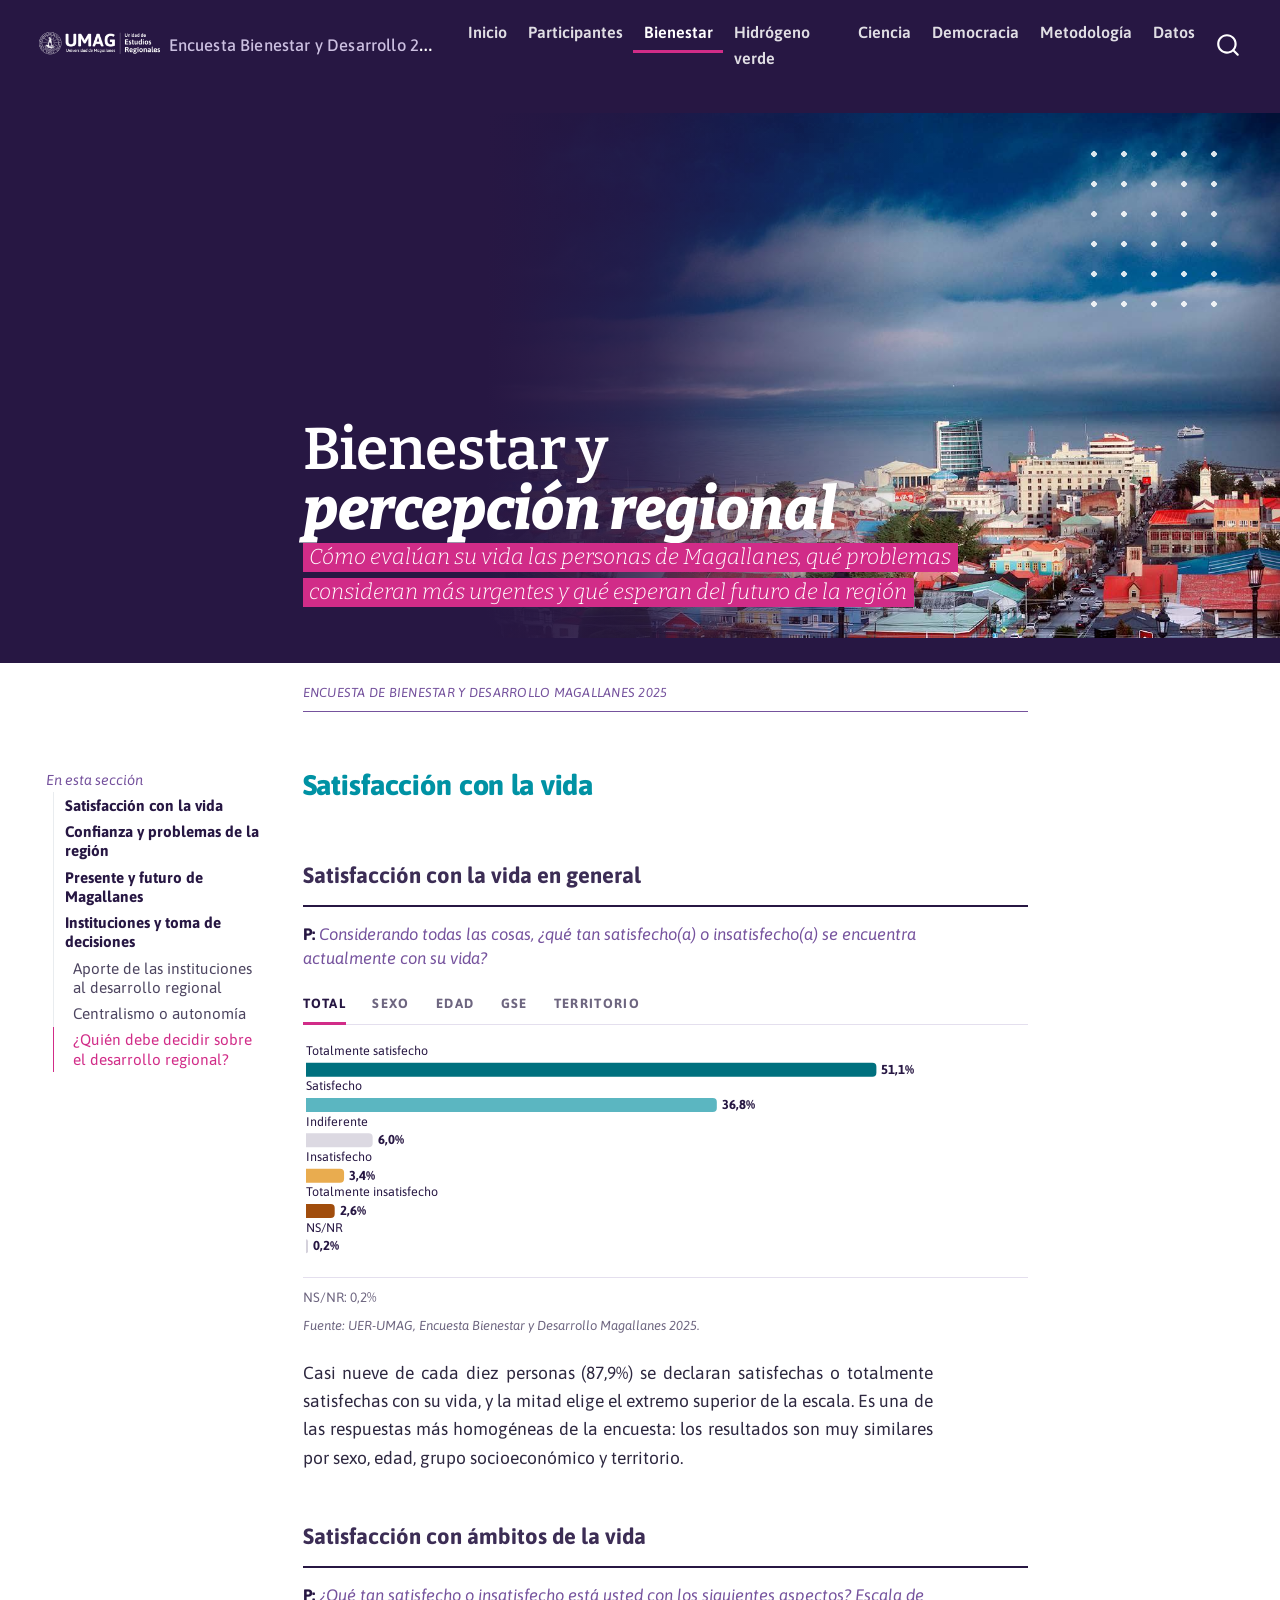
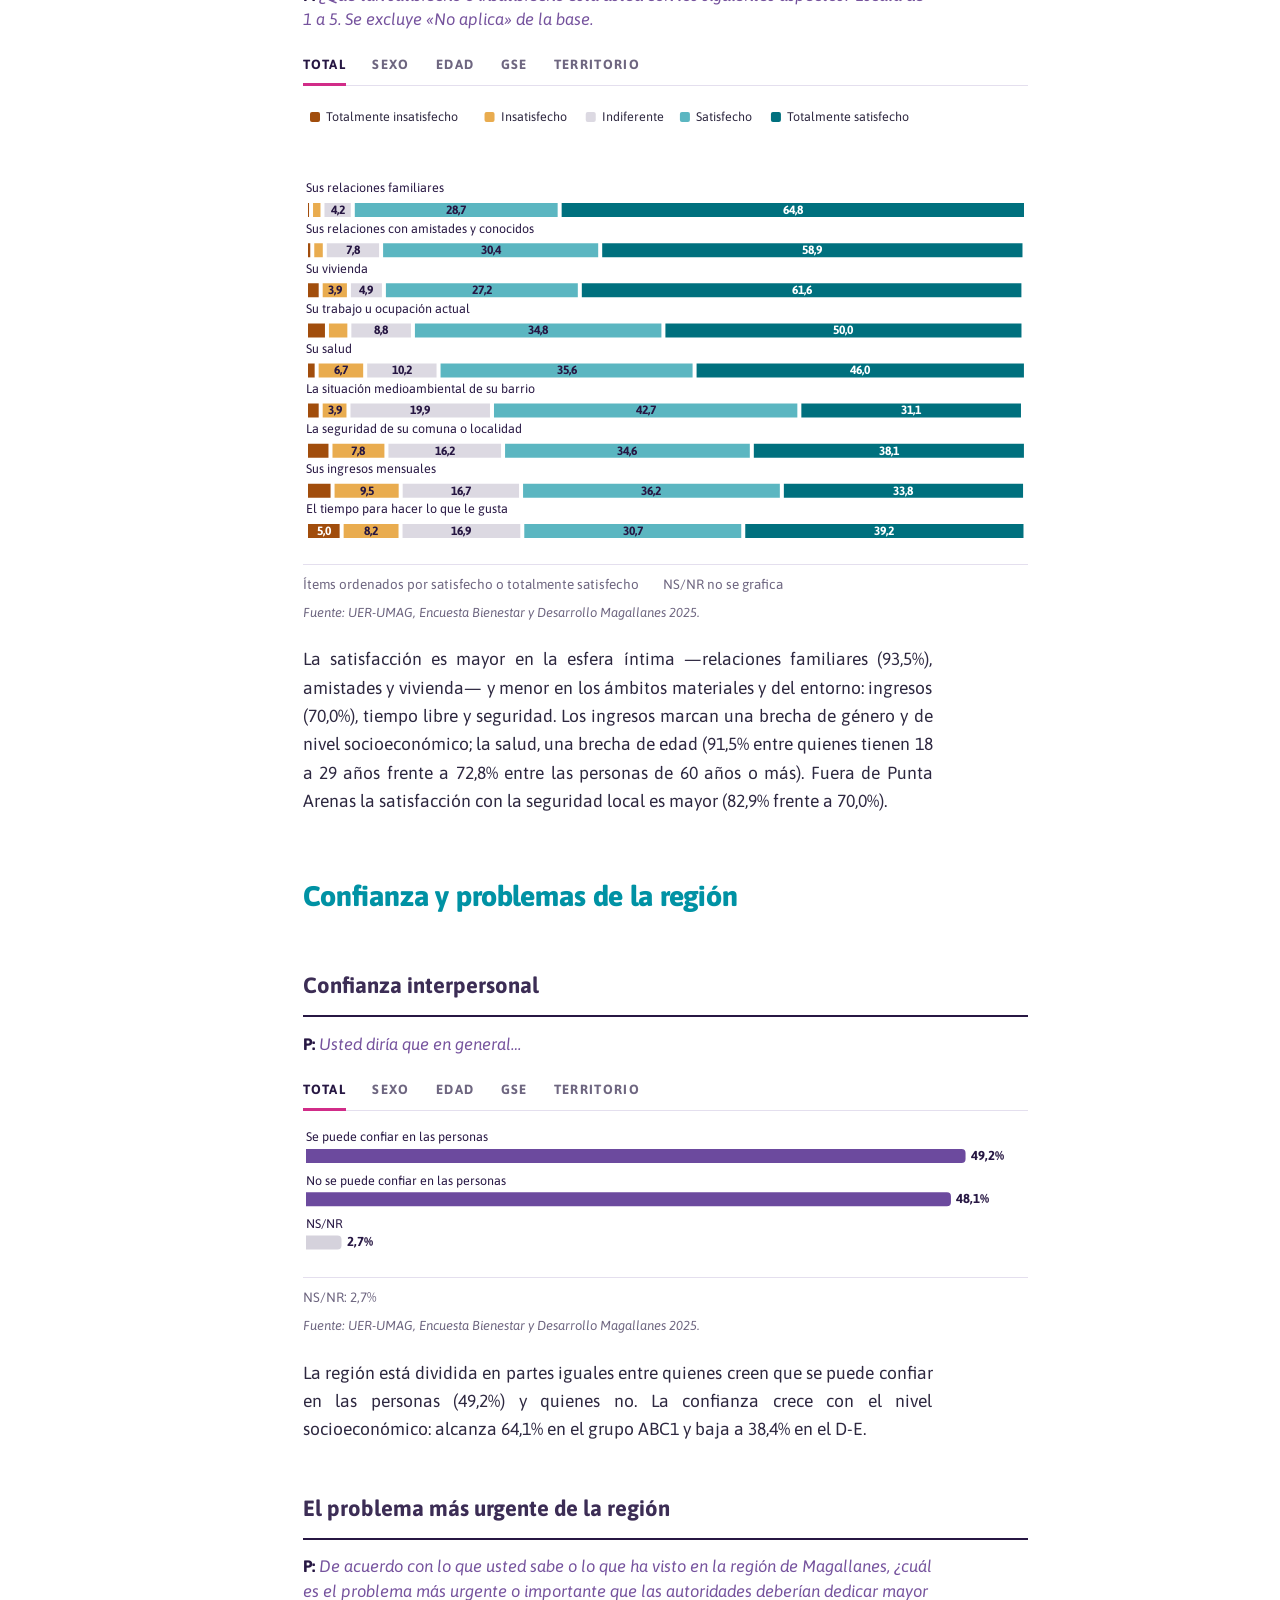
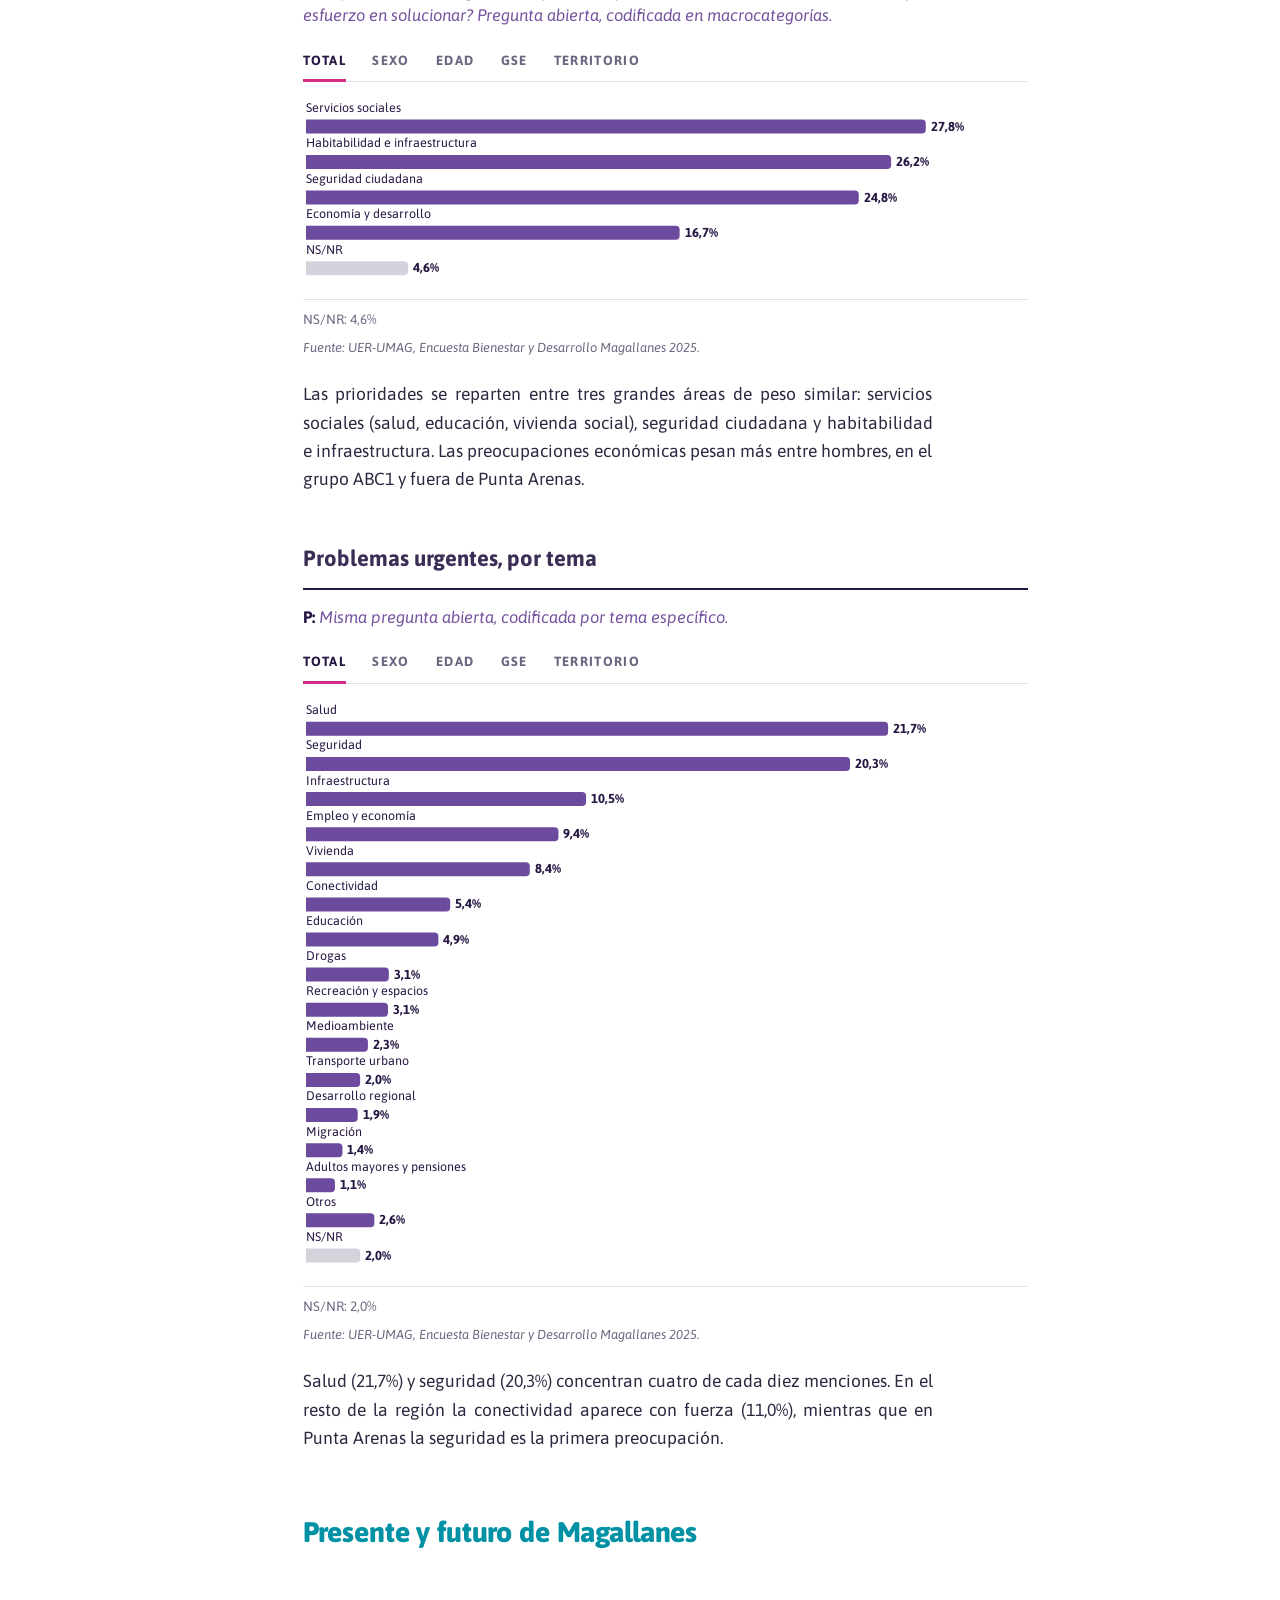
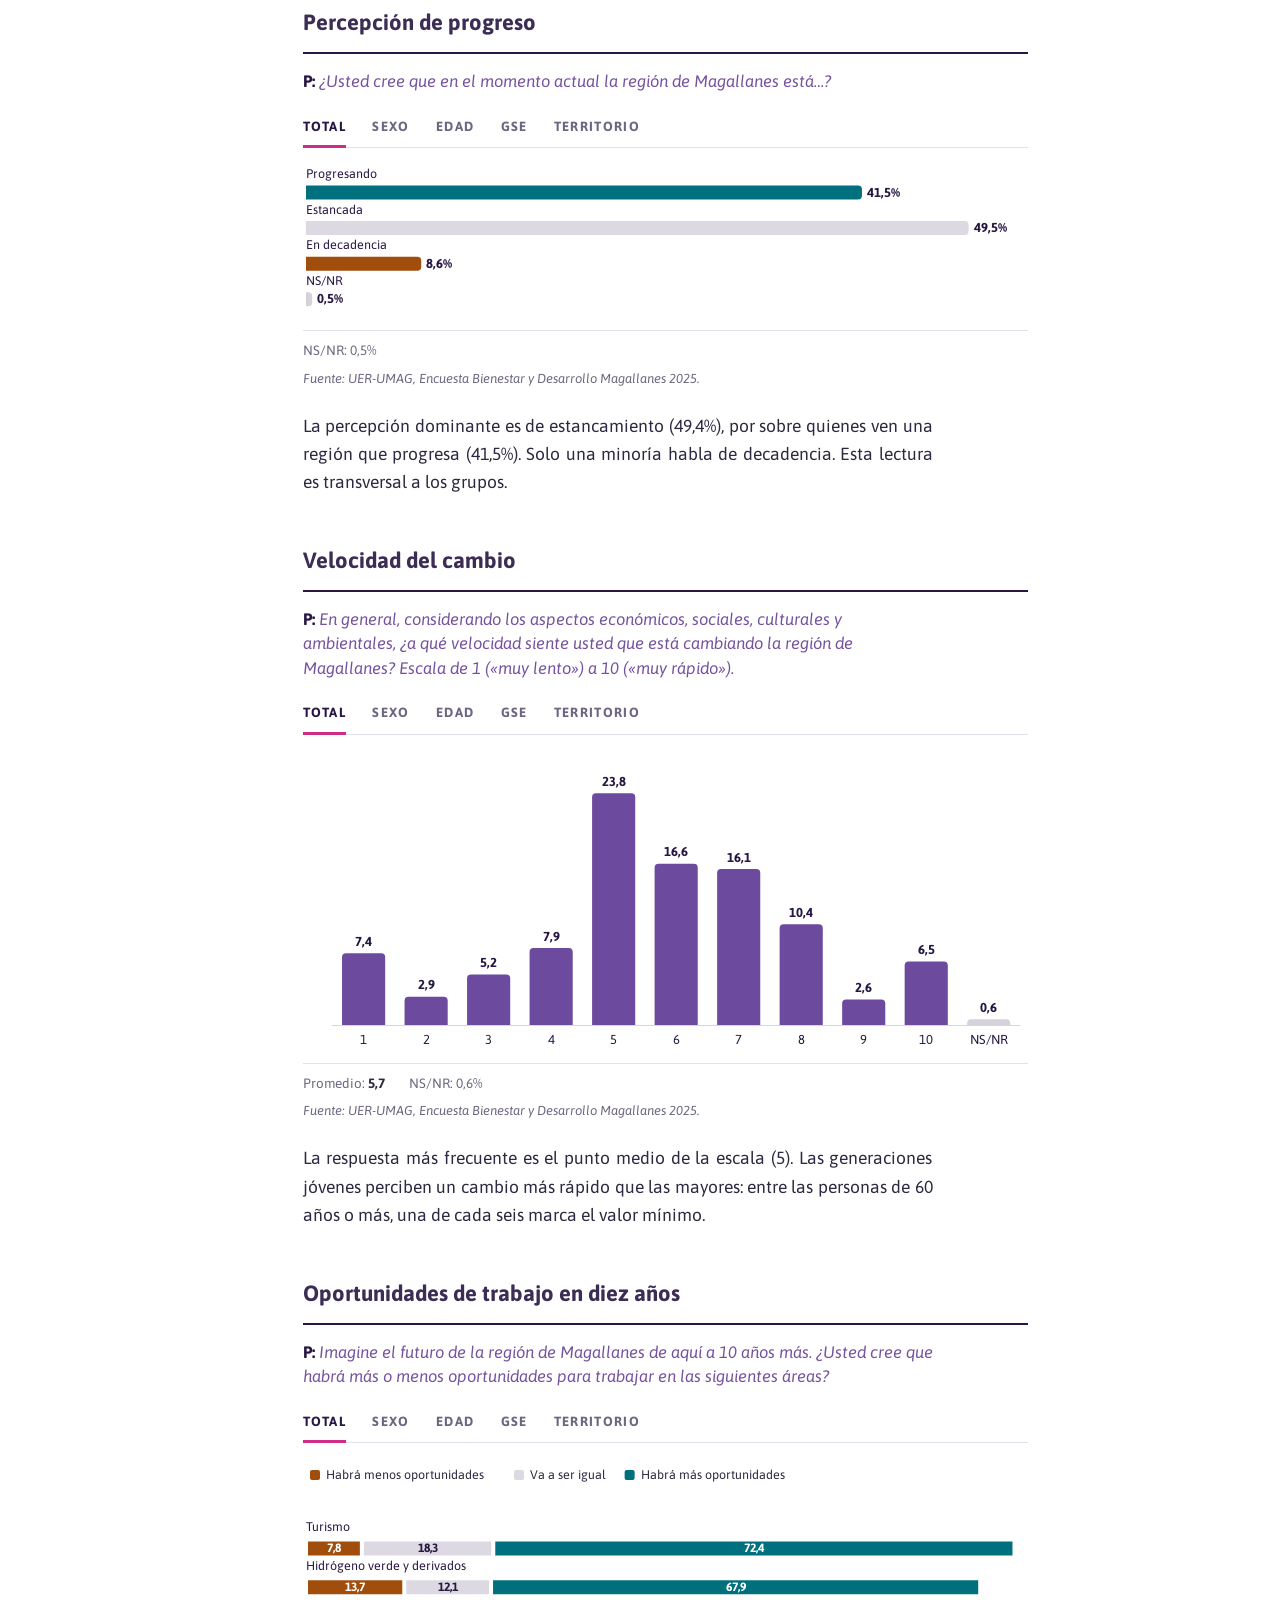
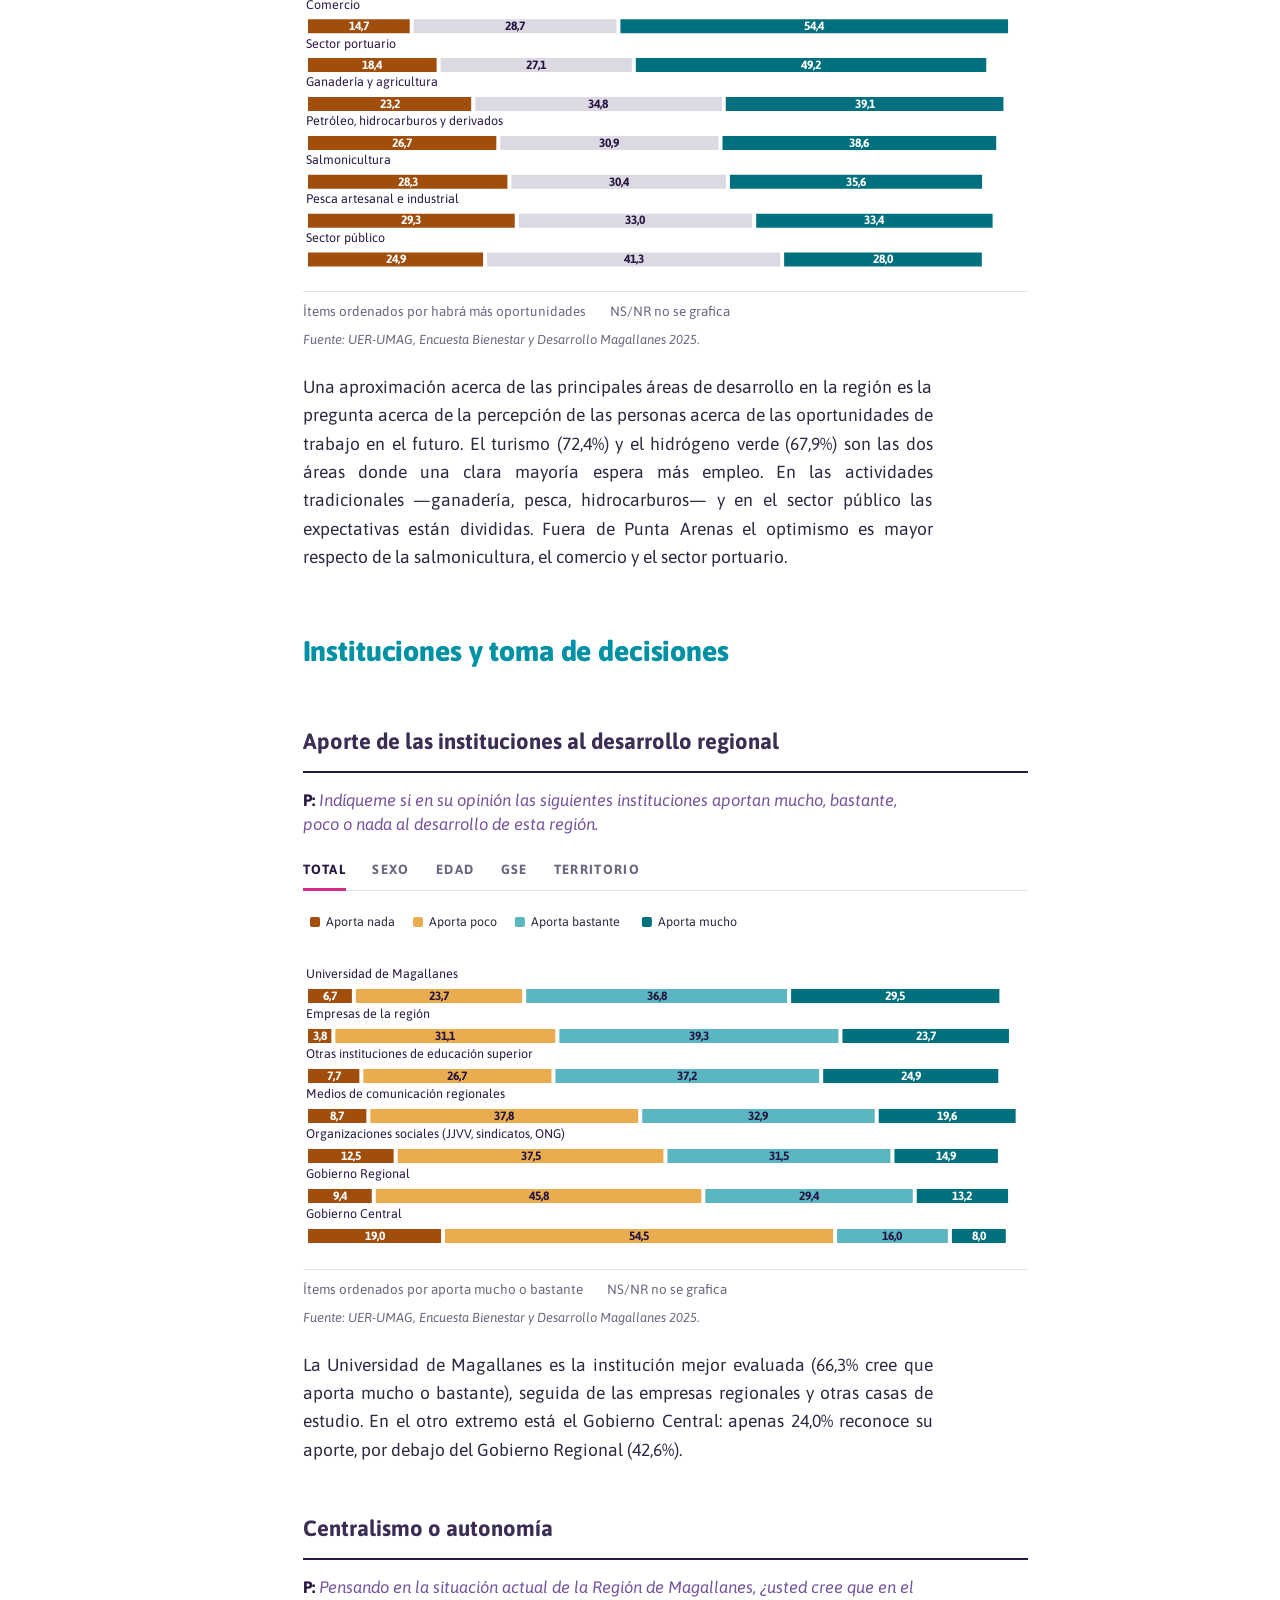
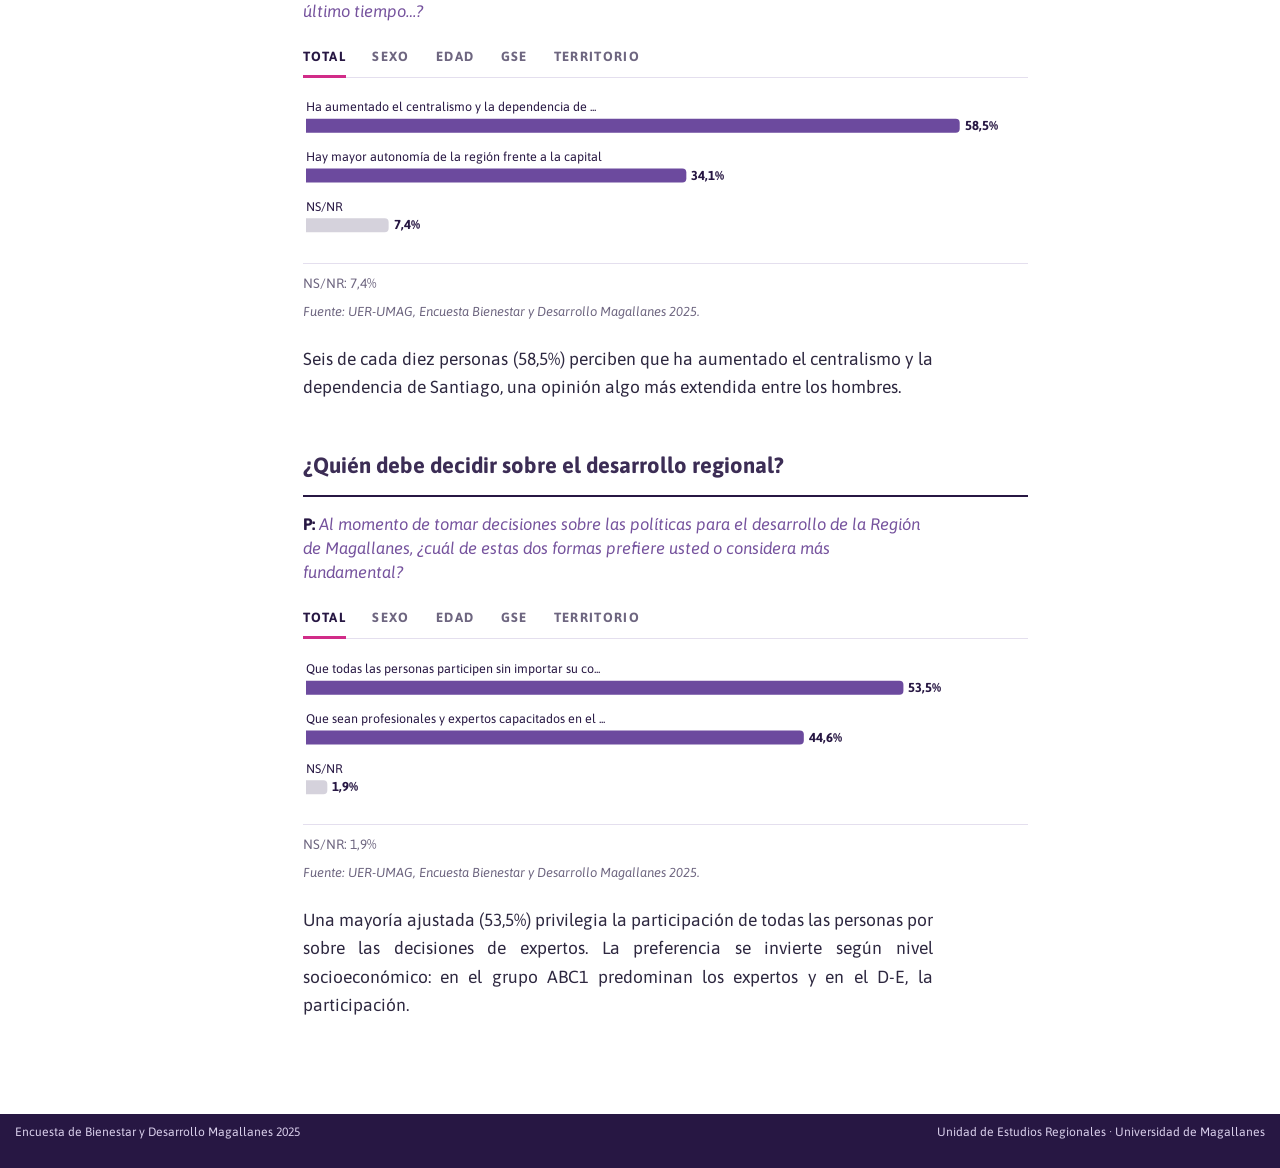
==== commit 717a0d8a: "Built site for gh-pages" ====
--- a/bienestar.html
+++ b/bienestar.html
@@ -42,7 +42,7 @@
 <link href="site_libs/quarto-html/quarto-syntax-highlighting-dc55a5b9e770e841cd82e46aadbfb9b0.css" rel="stylesheet" id="quarto-text-highlighting-styles">
 <script src="site_libs/bootstrap/bootstrap.min.js"></script>
 <link href="site_libs/bootstrap/bootstrap-icons.css" rel="stylesheet">
-<link href="site_libs/bootstrap/bootstrap-887352bdff3197b125b5b252166007fe.min.css" rel="stylesheet" append-hash="true" id="quarto-bootstrap" data-mode="light">
+<link href="site_libs/bootstrap/bootstrap-17bcfb6cf7df951bc6fe55cc1f68ab30.min.css" rel="stylesheet" append-hash="true" id="quarto-bootstrap" data-mode="light">
 <script id="quarto-search-options" type="application/json">{
   "location": "navbar",
   "copy-button": false,
@@ -110,7 +110,7 @@
             <ul class="navbar-nav navbar-nav-scroll me-auto">
   <li class="nav-item">
     <a class="nav-link" href="./index.html"> 
-<span class="menu-text">Resultados clave</span></a>
+<span class="menu-text">Inicio</span></a>
   </li>  
   <li class="nav-item">
     <a class="nav-link" href="./perfil.html"> 
@@ -190,7 +190,7 @@
   </ul></li>
   <li><a href="#presente-y-futuro-de-magallanes" id="toc-presente-y-futuro-de-magallanes" class="nav-link" data-scroll-target="#presente-y-futuro-de-magallanes">Presente y futuro de Magallanes</a>
   <ul class="collapse">
-  <li><a href="#a5" id="toc-a5" class="nav-link" data-scroll-target="#a5">¿Hacia dónde va la región?</a></li>
+  <li><a href="#a5" id="toc-a5" class="nav-link" data-scroll-target="#a5">Percepción de progreso</a></li>
   <li><a href="#a10" id="toc-a10" class="nav-link" data-scroll-target="#a10">Velocidad del cambio</a></li>
   <li><a href="#a6" id="toc-a6" class="nav-link" data-scroll-target="#a6">Oportunidades de trabajo en diez años</a></li>
   </ul></li>
@@ -236,45 +236,41 @@
 <div class="q-paneles">
 <div class="q-panel activo" id="a1-1" role="tabpanel">
 <div class="ec-wrap" data-alto="224" data-alto-movil="286">
-<div id="htmlwidget-4f4961cac6a6f3ef6ed8" style="width:100%;height:224px;" class="echarts4r html-widget"></div>
-<script type="application/json" data-for="htmlwidget-4f4961cac6a6f3ef6ed8">{"x":{"theme":"","tl":false,"draw":true,"renderer":"canvas","events":[],"buttons":[],"opts":{"baseOption":{"textStyle":{"fontFamily":"'Asap', system-ui, sans-serif","color":"#2e2840"},"animationDuration":500,"grid":{"left":8,"right":64,"top":6,"bottom":6,"containLabel":true},"xAxis":{"type":"value","show":false},"yAxis":{"type":"category","data":["Totalmente satisfecho","Satisfecho","Indiferente","Insatisfecho","Totalmente insatisfecho","NS/NR"],"inverse":true,"axisTick":{"show":false},"axisLine":{"show":false},"axisLabel":{"color":"#271743","fontSize":14,"lineHeight":17,"margin":12,"interval":0}},"tooltip":{"backgroundColor":"#ffffff","borderColor":"#d9d3e4","borderWidth":1,"padding":[8,12],"textStyle":{"color":"#271743","fontFamily":"'Asap', system-ui, sans-serif","fontSize":13},"extraCssText":"box-shadow:0 6px 18px rgba(39,23,67,.16);border-radius:2px;border-top:3px solid #d12c88;","trigger":"item","formatter":"function(p){var f=function(v){return (Math.round(v*10)/10).toFixed(1).replace('.', ',');};return '<b>'+p.name.replace(/\\n/g,' ')+'<\/b><br>'+f(p.value)+'% <span style=\"color:#6e6680\">· n = '+p.data.n+'<\/span>';}"},"series":[{"type":"bar","data":[{"value":51.08,"n":338,"itemStyle":{"color":"#00707e"}},{"value":36.79,"n":241,"itemStyle":{"color":"#5bb6c1"}},{"value":5.97,"n":36,"itemStyle":{"color":"#dcd9e2"}},{"value":3.41,"n":20,"itemStyle":{"color":"#e9ac4f"}},{"value":2.57,"n":19,"itemStyle":{"color":"#a14d0c"}},{"value":0.18,"n":1,"itemStyle":{"color":"#d5d2dc"}}],"barMaxWidth":22,"barCategoryGap":"28%","itemStyle":{"borderRadius":[0,4,4,0]},"label":{"show":true,"position":"right","color":"#271743","fontWeight":"bold","fontSize":13,"formatter":"function(p){var f=function(v){return (Math.round(v*10)/10).toFixed(1).replace('.', ',');};return f(p.value)+'%';}"},"emphasis":{"itemStyle":{"opacity":0.85}}}]},"media":[{"query":{"maxWidth":560},"option":{"grid":{"left":0,"right":52,"top":4,"bottom":4,"containLabel":false},"yAxis":{"data":["Totalmente satisfecho","Satisfecho","Indiferente","Insatisfecho","Totalmente insatisfecho","NS/NR"],"axisLabel":{"inside":true,"verticalAlign":"bottom","align":"left","padding":[0,0,11,0],"margin":0,"fontSize":12.5,"lineHeight":15,"width":300,"overflow":"truncate"}},"series":[{"barMaxWidth":14}]}}]},"dispose":true},"evals":["opts.baseOption.tooltip.formatter","opts.baseOption.series.0.label.formatter"],"jsHooks":[]}</script>
-</div>
-<div class="q-pie"><span>Respuestas: <b>655</b></span><span>NS/NR: 0,2%</span></div>
+<div id="htmlwidget-0464795ba8c765ccccf1" style="width:100%;height:224px;" class="echarts4r html-widget"></div>
+<script type="application/json" data-for="htmlwidget-0464795ba8c765ccccf1">{"x":{"theme":"","tl":false,"draw":true,"renderer":"canvas","events":[],"buttons":[],"opts":{"baseOption":{"textStyle":{"fontFamily":"'Asap', system-ui, sans-serif","color":"#2e2840"},"animationDuration":500,"grid":{"left":8,"right":64,"top":6,"bottom":6,"containLabel":true},"xAxis":{"type":"value","show":false},"yAxis":{"type":"category","data":["Totalmente satisfecho","Satisfecho","Indiferente","Insatisfecho","Totalmente insatisfecho","NS/NR"],"inverse":true,"axisTick":{"show":false},"axisLine":{"show":false},"axisLabel":{"color":"#271743","fontSize":14,"lineHeight":17,"margin":12,"interval":0}},"tooltip":{"backgroundColor":"#ffffff","borderColor":"#d9d3e4","borderWidth":1,"padding":[8,12],"textStyle":{"color":"#271743","fontFamily":"'Asap', system-ui, sans-serif","fontSize":13},"extraCssText":"box-shadow:0 6px 18px rgba(39,23,67,.16);border-radius:2px;border-top:3px solid #d12c88;","trigger":"item","formatter":"function(p){var f=function(v){return (Math.round(v*10)/10).toFixed(1).replace('.', ',');};return '<b>'+p.name.replace(/\\n/g,' ')+'<\/b><br>'+f(p.value)+'%';}"},"series":[{"type":"bar","data":[{"value":51.08,"n":338,"itemStyle":{"color":"#00707e"}},{"value":36.79,"n":241,"itemStyle":{"color":"#5bb6c1"}},{"value":5.97,"n":36,"itemStyle":{"color":"#dcd9e2"}},{"value":3.41,"n":20,"itemStyle":{"color":"#e9ac4f"}},{"value":2.57,"n":19,"itemStyle":{"color":"#a14d0c"}},{"value":0.18,"n":1,"itemStyle":{"color":"#d5d2dc"}}],"barMaxWidth":22,"barCategoryGap":"28%","itemStyle":{"borderRadius":[0,4,4,0]},"label":{"show":true,"position":"right","color":"#271743","fontWeight":"bold","fontSize":13,"formatter":"function(p){var f=function(v){return (Math.round(v*10)/10).toFixed(1).replace('.', ',');};return f(p.value)+'%';}"},"emphasis":{"itemStyle":{"opacity":0.85}}}]},"media":[{"query":{"maxWidth":560},"option":{"grid":{"left":0,"right":52,"top":4,"bottom":4,"containLabel":false},"yAxis":{"data":["Totalmente satisfecho","Satisfecho","Indiferente","Insatisfecho","Totalmente insatisfecho","NS/NR"],"axisLabel":{"inside":true,"verticalAlign":"bottom","align":"left","padding":[0,0,11,0],"margin":0,"fontSize":12.5,"lineHeight":15,"width":300,"overflow":"truncate"}},"series":[{"barMaxWidth":14}]}}]},"dispose":true},"evals":["opts.baseOption.tooltip.formatter","opts.baseOption.series.0.label.formatter"],"jsHooks":[]}</script>
+</div>
+<div class="q-pie"><span>NS/NR: 0,2%</span></div>
 </div>
 <div class="q-panel " id="a1-2" role="tabpanel">
 <div class="ec-wrap" data-alto="170" data-alto-movil="239">
-<div id="htmlwidget-0519a8951055aa6a4c5c" style="width:100%;height:170px;" class="echarts4r html-widget"></div>
-<script type="application/json" data-for="htmlwidget-0519a8951055aa6a4c5c">{"x":{"theme":"","tl":false,"draw":true,"renderer":"canvas","events":[],"buttons":[],"opts":{"baseOption":{"textStyle":{"fontFamily":"'Asap', system-ui, sans-serif","color":"#2e2840"},"animationDuration":500,"legend":{"top":0,"left":0,"itemWidth":12,"itemHeight":12,"icon":"roundRect","textStyle":{"fontSize":12.5,"color":"#2e2840"}},"grid":{"left":8,"right":16,"top":40,"bottom":6,"containLabel":true},"xAxis":{"type":"value","show":false,"max":100},"yAxis":{"type":"category","data":["Total","Mujer","Hombre"],"inverse":true,"axisTick":{"show":false},"axisLine":{"show":false},"axisLabel":{"color":"#271743","fontSize":14,"lineHeight":17,"margin":12,"interval":0}},"tooltip":{"backgroundColor":"#ffffff","borderColor":"#d9d3e4","borderWidth":1,"padding":[8,12],"textStyle":{"color":"#271743","fontFamily":"'Asap', system-ui, sans-serif","fontSize":13},"extraCssText":"box-shadow:0 6px 18px rgba(39,23,67,.16);border-radius:2px;border-top:3px solid #d12c88;","trigger":"item","formatter":"function(p){var f=function(v){return (Math.round(v*10)/10).toFixed(1).replace('.', ',');};return '<b>'+p.name.replace(/\\n/g,' ')+'<\/b><br>'+p.marker+p.seriesName+': <b>'+f(p.value)+'%<\/b>';}"},"series":[{"name":"Totalmente insatisfecho","type":"bar","stack":"total","data":[{"value":2.57,"n":19},{"value":2.34,"n":9},{"value":2.79,"n":10}],"barMaxWidth":26,"itemStyle":{"color":"#a14d0c","borderColor":"#ffffff","borderWidth":2},"label":{"show":true,"position":"inside","color":"#ffffff","fontWeight":"bold","fontSize":12,"formatter":"function(p){var f=function(v){return (Math.round(v*10)/10).toFixed(1).replace('.', ',');};return p.value>=3?f(p.value):'';}"},"labelLayout":"function(p){return (p.labelRect.width + 6 > p.rect.width) ? {fontSize: 0.01} : {hideOverlap: true};}","emphasis":{"focus":"series"}},{"name":"Insatisfecho","type":"bar","stack":"total","data":[{"value":3.41,"n":20},{"value":3.11,"n":9},{"value":3.71,"n":11}],"barMaxWidth":26,"itemStyle":{"color":"#e9ac4f","borderColor":"#ffffff","borderWidth":2},"label":{"show":true,"position":"inside","color":"#271743","fontWeight":"bold","fontSize":12,"formatter":"function(p){var f=function(v){return (Math.round(v*10)/10).toFixed(1).replace('.', ',');};return p.value>=3?f(p.value):'';}"},"labelLayout":"function(p){return (p.labelRect.width + 6 > p.rect.width) ? {fontSize: 0.01} : {hideOverlap: true};}","emphasis":{"focus":"series"}},{"name":"Indiferente","type":"bar","stack":"total","data":[{"value":5.97,"n":36},{"value":6.37,"n":18},{"value":5.58,"n":18}],"barMaxWidth":26,"itemStyle":{"color":"#dcd9e2","borderColor":"#ffffff","borderWidth":2},"label":{"show":true,"position":"inside","color":"#271743","fontWeight":"bold","fontSize":12,"formatter":"function(p){var f=function(v){return (Math.round(v*10)/10).toFixed(1).replace('.', ',');};return p.value>=3?f(p.value):'';}"},"labelLayout":"function(p){return (p.labelRect.width + 6 > p.rect.width) ? {fontSize: 0.01} : {hideOverlap: true};}","emphasis":{"focus":"series"}},{"name":"Satisfecho","type":"bar","stack":"total","data":[{"value":36.79,"n":241},{"value":38.55,"n":122},{"value":35.11,"n":119}],"barMaxWidth":26,"itemStyle":{"color":"#5bb6c1","borderColor":"#ffffff","borderWidth":2},"label":{"show":true,"position":"inside","color":"#271743","fontWeight":"bold","fontSize":12,"formatter":"function(p){var f=function(v){return (Math.round(v*10)/10).toFixed(1).replace('.', ',');};return p.value>=3?f(p.value):'';}"},"labelLayout":"function(p){return (p.labelRect.width + 6 > p.rect.width) ? {fontSize: 0.01} : {hideOverlap: true};}","emphasis":{"focus":"series"}},{"name":"Totalmente satisfecho","type":"bar","stack":"total","data":[{"value":51.08,"n":338},{"value":49.26,"n":158},{"value":52.81,"n":180}],"barMaxWidth":26,"itemStyle":{"color":"#00707e","borderColor":"#ffffff","borderWidth":2},"label":{"show":true,"position":"inside","color":"#ffffff","fontWeight":"bold","fontSize":12,"formatter":"function(p){var f=function(v){return (Math.round(v*10)/10).toFixed(1).replace('.', ',');};return p.value>=3?f(p.value):'';}"},"labelLayout":"function(p){return (p.labelRect.width + 6 > p.rect.width) ? {fontSize: 0.01} : {hideOverlap: true};}","emphasis":{"focus":"series"}}]},"media":[{"query":{"maxWidth":560},"option":{"legend":{"type":"plain"},"grid":{"left":0,"right":2,"top":85,"bottom":4,"containLabel":false},"yAxis":{"data":["Total","Mujer","Hombre"],"axisLabel":{"inside":true,"verticalAlign":"bottom","align":"left","padding":[0,0,14,0],"margin":0,"fontSize":12.5,"lineHeight":15,"width":300,"overflow":"truncate"}},"series":[{"barMaxWidth":18},{"barMaxWidth":18},{"barMaxWidth":18},{"barMaxWidth":18},{"barMaxWidth":18}]}}]},"dispose":true},"evals":["opts.baseOption.tooltip.formatter","opts.baseOption.series.0.label.formatter","opts.baseOption.series.0.labelLayout","opts.baseOption.series.1.label.formatter","opts.baseOption.series.1.labelLayout","opts.baseOption.series.2.label.formatter","opts.baseOption.series.2.labelLayout","opts.baseOption.series.3.label.formatter","opts.baseOption.series.3.labelLayout","opts.baseOption.series.4.label.formatter","opts.baseOption.series.4.labelLayout"],"jsHooks":[]}</script>
-</div>
-<div class="q-pie"><span>Respuestas: <b>655</b></span><span><span class="q-sig no">Sin diferencia significativa (Rao-Scott, p = 0,872)</span></span></div>
+<div id="htmlwidget-e8e7fe9cb23a794efb35" style="width:100%;height:170px;" class="echarts4r html-widget"></div>
+<script type="application/json" data-for="htmlwidget-e8e7fe9cb23a794efb35">{"x":{"theme":"","tl":false,"draw":true,"renderer":"canvas","events":[],"buttons":[],"opts":{"baseOption":{"textStyle":{"fontFamily":"'Asap', system-ui, sans-serif","color":"#2e2840"},"animationDuration":500,"legend":{"top":0,"left":0,"itemWidth":12,"itemHeight":12,"icon":"roundRect","textStyle":{"fontSize":12.5,"color":"#2e2840"}},"grid":{"left":8,"right":16,"top":40,"bottom":6,"containLabel":true},"xAxis":{"type":"value","show":false,"max":100},"yAxis":{"type":"category","data":["Total","Mujer","Hombre"],"inverse":true,"axisTick":{"show":false},"axisLine":{"show":false},"axisLabel":{"color":"#271743","fontSize":14,"lineHeight":17,"margin":12,"interval":0}},"tooltip":{"backgroundColor":"#ffffff","borderColor":"#d9d3e4","borderWidth":1,"padding":[8,12],"textStyle":{"color":"#271743","fontFamily":"'Asap', system-ui, sans-serif","fontSize":13},"extraCssText":"box-shadow:0 6px 18px rgba(39,23,67,.16);border-radius:2px;border-top:3px solid #d12c88;","trigger":"item","formatter":"function(p){var f=function(v){return (Math.round(v*10)/10).toFixed(1).replace('.', ',');};return '<b>'+p.name.replace(/\\n/g,' ')+'<\/b><br>'+p.marker+p.seriesName+': <b>'+f(p.value)+'%<\/b>';}"},"series":[{"name":"Totalmente insatisfecho","type":"bar","stack":"total","data":[{"value":2.57,"n":19},{"value":2.34,"n":9},{"value":2.79,"n":10}],"barMaxWidth":26,"itemStyle":{"color":"#a14d0c","borderColor":"#ffffff","borderWidth":2},"label":{"show":true,"position":"inside","color":"#ffffff","fontWeight":"bold","fontSize":12,"formatter":"function(p){var f=function(v){return (Math.round(v*10)/10).toFixed(1).replace('.', ',');};return p.value>=3?f(p.value):'';}"},"labelLayout":"function(p){return (p.labelRect.width + 6 > p.rect.width) ? {fontSize: 0.01} : {hideOverlap: true};}","emphasis":{"focus":"series"}},{"name":"Insatisfecho","type":"bar","stack":"total","data":[{"value":3.41,"n":20},{"value":3.11,"n":9},{"value":3.71,"n":11}],"barMaxWidth":26,"itemStyle":{"color":"#e9ac4f","borderColor":"#ffffff","borderWidth":2},"label":{"show":true,"position":"inside","color":"#271743","fontWeight":"bold","fontSize":12,"formatter":"function(p){var f=function(v){return (Math.round(v*10)/10).toFixed(1).replace('.', ',');};return p.value>=3?f(p.value):'';}"},"labelLayout":"function(p){return (p.labelRect.width + 6 > p.rect.width) ? {fontSize: 0.01} : {hideOverlap: true};}","emphasis":{"focus":"series"}},{"name":"Indiferente","type":"bar","stack":"total","data":[{"value":5.97,"n":36},{"value":6.37,"n":18},{"value":5.58,"n":18}],"barMaxWidth":26,"itemStyle":{"color":"#dcd9e2","borderColor":"#ffffff","borderWidth":2},"label":{"show":true,"position":"inside","color":"#271743","fontWeight":"bold","fontSize":12,"formatter":"function(p){var f=function(v){return (Math.round(v*10)/10).toFixed(1).replace('.', ',');};return p.value>=3?f(p.value):'';}"},"labelLayout":"function(p){return (p.labelRect.width + 6 > p.rect.width) ? {fontSize: 0.01} : {hideOverlap: true};}","emphasis":{"focus":"series"}},{"name":"Satisfecho","type":"bar","stack":"total","data":[{"value":36.79,"n":241},{"value":38.55,"n":122},{"value":35.11,"n":119}],"barMaxWidth":26,"itemStyle":{"color":"#5bb6c1","borderColor":"#ffffff","borderWidth":2},"label":{"show":true,"position":"inside","color":"#271743","fontWeight":"bold","fontSize":12,"formatter":"function(p){var f=function(v){return (Math.round(v*10)/10).toFixed(1).replace('.', ',');};return p.value>=3?f(p.value):'';}"},"labelLayout":"function(p){return (p.labelRect.width + 6 > p.rect.width) ? {fontSize: 0.01} : {hideOverlap: true};}","emphasis":{"focus":"series"}},{"name":"Totalmente satisfecho","type":"bar","stack":"total","data":[{"value":51.08,"n":338},{"value":49.26,"n":158},{"value":52.81,"n":180}],"barMaxWidth":26,"itemStyle":{"color":"#00707e","borderColor":"#ffffff","borderWidth":2},"label":{"show":true,"position":"inside","color":"#ffffff","fontWeight":"bold","fontSize":12,"formatter":"function(p){var f=function(v){return (Math.round(v*10)/10).toFixed(1).replace('.', ',');};return p.value>=3?f(p.value):'';}"},"labelLayout":"function(p){return (p.labelRect.width + 6 > p.rect.width) ? {fontSize: 0.01} : {hideOverlap: true};}","emphasis":{"focus":"series"}}]},"media":[{"query":{"maxWidth":560},"option":{"legend":{"type":"plain"},"grid":{"left":0,"right":2,"top":85,"bottom":4,"containLabel":false},"yAxis":{"data":["Total","Mujer","Hombre"],"axisLabel":{"inside":true,"verticalAlign":"bottom","align":"left","padding":[0,0,14,0],"margin":0,"fontSize":12.5,"lineHeight":15,"width":300,"overflow":"truncate"}},"series":[{"barMaxWidth":18},{"barMaxWidth":18},{"barMaxWidth":18},{"barMaxWidth":18},{"barMaxWidth":18}]}}]},"dispose":true},"evals":["opts.baseOption.tooltip.formatter","opts.baseOption.series.0.label.formatter","opts.baseOption.series.0.labelLayout","opts.baseOption.series.1.label.formatter","opts.baseOption.series.1.labelLayout","opts.baseOption.series.2.label.formatter","opts.baseOption.series.2.labelLayout","opts.baseOption.series.3.label.formatter","opts.baseOption.series.3.labelLayout","opts.baseOption.series.4.label.formatter","opts.baseOption.series.4.labelLayout"],"jsHooks":[]}</script>
+</div>
 </div>
 <div class="q-panel " id="a1-3" role="tabpanel">
 <div class="ec-wrap" data-alto="250" data-alto-movil="339">
-<div id="htmlwidget-44eb1c495afcecbe75fd" style="width:100%;height:250px;" class="echarts4r html-widget"></div>
-<script type="application/json" data-for="htmlwidget-44eb1c495afcecbe75fd">{"x":{"theme":"","tl":false,"draw":true,"renderer":"canvas","events":[],"buttons":[],"opts":{"baseOption":{"textStyle":{"fontFamily":"'Asap', system-ui, sans-serif","color":"#2e2840"},"animationDuration":500,"legend":{"top":0,"left":0,"itemWidth":12,"itemHeight":12,"icon":"roundRect","textStyle":{"fontSize":12.5,"color":"#2e2840"}},"grid":{"left":8,"right":16,"top":40,"bottom":6,"containLabel":true},"xAxis":{"type":"value","show":false,"max":100},"yAxis":{"type":"category","data":["Total","18-29","30-44","45-59","60+"],"inverse":true,"axisTick":{"show":false},"axisLine":{"show":false},"axisLabel":{"color":"#271743","fontSize":14,"lineHeight":17,"margin":12,"interval":0}},"tooltip":{"backgroundColor":"#ffffff","borderColor":"#d9d3e4","borderWidth":1,"padding":[8,12],"textStyle":{"color":"#271743","fontFamily":"'Asap', system-ui, sans-serif","fontSize":13},"extraCssText":"box-shadow:0 6px 18px rgba(39,23,67,.16);border-radius:2px;border-top:3px solid #d12c88;","trigger":"item","formatter":"function(p){var f=function(v){return (Math.round(v*10)/10).toFixed(1).replace('.', ',');};return '<b>'+p.name.replace(/\\n/g,' ')+'<\/b><br>'+p.marker+p.seriesName+': <b>'+f(p.value)+'%<\/b>';}"},"series":[{"name":"Totalmente insatisfecho","type":"bar","stack":"total","data":[{"value":2.57,"n":19},{"value":2.91,"n":4},{"value":3.26,"n":6},{"value":2.16,"n":5},{"value":1.78,"n":4}],"barMaxWidth":26,"itemStyle":{"color":"#a14d0c","borderColor":"#ffffff","borderWidth":2},"label":{"show":true,"position":"inside","color":"#ffffff","fontWeight":"bold","fontSize":12,"formatter":"function(p){var f=function(v){return (Math.round(v*10)/10).toFixed(1).replace('.', ',');};return p.value>=3?f(p.value):'';}"},"labelLayout":"function(p){return (p.labelRect.width + 6 > p.rect.width) ? {fontSize: 0.01} : {hideOverlap: true};}","emphasis":{"focus":"series"}},{"name":"Insatisfecho","type":"bar","stack":"total","data":[{"value":3.41,"n":20},{"value":6.91,"n":7},{"value":2.62,"n":5},{"value":1.48,"n":2},{"value":3.87,"n":6}],"barMaxWidth":26,"itemStyle":{"color":"#e9ac4f","borderColor":"#ffffff","borderWidth":2},"label":{"show":true,"position":"inside","color":"#271743","fontWeight":"bold","fontSize":12,"formatter":"function(p){var f=function(v){return (Math.round(v*10)/10).toFixed(1).replace('.', ',');};return p.value>=3?f(p.value):'';}"},"labelLayout":"function(p){return (p.labelRect.width + 6 > p.rect.width) ? {fontSize: 0.01} : {hideOverlap: true};}","emphasis":{"focus":"series"}},{"name":"Indiferente","type":"bar","stack":"total","data":[{"value":5.97,"n":36},{"value":5.39,"n":5},{"value":6.79,"n":11},{"value":6.61,"n":11},{"value":4.55,"n":9}],"barMaxWidth":26,"itemStyle":{"color":"#dcd9e2","borderColor":"#ffffff","borderWidth":2},"label":{"show":true,"position":"inside","color":"#271743","fontWeight":"bold","fontSize":12,"formatter":"function(p){var f=function(v){return (Math.round(v*10)/10).toFixed(1).replace('.', ',');};return p.value>=3?f(p.value):'';}"},"labelLayout":"function(p){return (p.labelRect.width + 6 > p.rect.width) ? {fontSize: 0.01} : {hideOverlap: true};}","emphasis":{"focus":"series"}},{"name":"Satisfecho","type":"bar","stack":"total","data":[{"value":36.79,"n":241},{"value":35.84,"n":34},{"value":37.72,"n":72},{"value":35.3,"n":66},{"value":37.89,"n":69}],"barMaxWidth":26,"itemStyle":{"color":"#5bb6c1","borderColor":"#ffffff","borderWidth":2},"label":{"show":true,"position":"inside","color":"#271743","fontWeight":"bold","fontSize":12,"formatter":"function(p){var f=function(v){return (Math.round(v*10)/10).toFixed(1).replace('.', ',');};return p.value>=3?f(p.value):'';}"},"labelLayout":"function(p){return (p.labelRect.width + 6 > p.rect.width) ? {fontSize: 0.01} : {hideOverlap: true};}","emphasis":{"focus":"series"}},{"name":"Totalmente satisfecho","type":"bar","stack":"total","data":[{"value":51.08,"n":338},{"value":48.95,"n":43},{"value":49.61,"n":98},{"value":53.74,"n":102},{"value":51.91,"n":95}],"barMaxWidth":26,"itemStyle":{"color":"#00707e","borderColor":"#ffffff","borderWidth":2},"label":{"show":true,"position":"inside","color":"#ffffff","fontWeight":"bold","fontSize":12,"formatter":"function(p){var f=function(v){return (Math.round(v*10)/10).toFixed(1).replace('.', ',');};return p.value>=3?f(p.value):'';}"},"labelLayout":"function(p){return (p.labelRect.width + 6 > p.rect.width) ? {fontSize: 0.01} : {hideOverlap: true};}","emphasis":{"focus":"series"}}]},"media":[{"query":{"maxWidth":560},"option":{"legend":{"type":"plain"},"grid":{"left":0,"right":2,"top":85,"bottom":4,"containLabel":false},"yAxis":{"data":["Total","18-29","30-44","45-59","60+"],"axisLabel":{"inside":true,"verticalAlign":"bottom","align":"left","padding":[0,0,14,0],"margin":0,"fontSize":12.5,"lineHeight":15,"width":300,"overflow":"truncate"}},"series":[{"barMaxWidth":18},{"barMaxWidth":18},{"barMaxWidth":18},{"barMaxWidth":18},{"barMaxWidth":18}]}}]},"dispose":true},"evals":["opts.baseOption.tooltip.formatter","opts.baseOption.series.0.label.formatter","opts.baseOption.series.0.labelLayout","opts.baseOption.series.1.label.formatter","opts.baseOption.series.1.labelLayout","opts.baseOption.series.2.label.formatter","opts.baseOption.series.2.labelLayout","opts.baseOption.series.3.label.formatter","opts.baseOption.series.3.labelLayout","opts.baseOption.series.4.label.formatter","opts.baseOption.series.4.labelLayout"],"jsHooks":[]}</script>
-</div>
-<div class="q-pie"><span>Respuestas: <b>655</b></span><span><span class="q-sig no">Sin diferencia significativa (Rao-Scott, p = 0,759)</span></span></div>
+<div id="htmlwidget-f57cbf9706dbe45169ab" style="width:100%;height:250px;" class="echarts4r html-widget"></div>
+<script type="application/json" data-for="htmlwidget-f57cbf9706dbe45169ab">{"x":{"theme":"","tl":false,"draw":true,"renderer":"canvas","events":[],"buttons":[],"opts":{"baseOption":{"textStyle":{"fontFamily":"'Asap', system-ui, sans-serif","color":"#2e2840"},"animationDuration":500,"legend":{"top":0,"left":0,"itemWidth":12,"itemHeight":12,"icon":"roundRect","textStyle":{"fontSize":12.5,"color":"#2e2840"}},"grid":{"left":8,"right":16,"top":40,"bottom":6,"containLabel":true},"xAxis":{"type":"value","show":false,"max":100},"yAxis":{"type":"category","data":["Total","18-29","30-44","45-59","60+"],"inverse":true,"axisTick":{"show":false},"axisLine":{"show":false},"axisLabel":{"color":"#271743","fontSize":14,"lineHeight":17,"margin":12,"interval":0}},"tooltip":{"backgroundColor":"#ffffff","borderColor":"#d9d3e4","borderWidth":1,"padding":[8,12],"textStyle":{"color":"#271743","fontFamily":"'Asap', system-ui, sans-serif","fontSize":13},"extraCssText":"box-shadow:0 6px 18px rgba(39,23,67,.16);border-radius:2px;border-top:3px solid #d12c88;","trigger":"item","formatter":"function(p){var f=function(v){return (Math.round(v*10)/10).toFixed(1).replace('.', ',');};return '<b>'+p.name.replace(/\\n/g,' ')+'<\/b><br>'+p.marker+p.seriesName+': <b>'+f(p.value)+'%<\/b>';}"},"series":[{"name":"Totalmente insatisfecho","type":"bar","stack":"total","data":[{"value":2.57,"n":19},{"value":2.91,"n":4},{"value":3.26,"n":6},{"value":2.16,"n":5},{"value":1.78,"n":4}],"barMaxWidth":26,"itemStyle":{"color":"#a14d0c","borderColor":"#ffffff","borderWidth":2},"label":{"show":true,"position":"inside","color":"#ffffff","fontWeight":"bold","fontSize":12,"formatter":"function(p){var f=function(v){return (Math.round(v*10)/10).toFixed(1).replace('.', ',');};return p.value>=3?f(p.value):'';}"},"labelLayout":"function(p){return (p.labelRect.width + 6 > p.rect.width) ? {fontSize: 0.01} : {hideOverlap: true};}","emphasis":{"focus":"series"}},{"name":"Insatisfecho","type":"bar","stack":"total","data":[{"value":3.41,"n":20},{"value":6.91,"n":7},{"value":2.62,"n":5},{"value":1.48,"n":2},{"value":3.87,"n":6}],"barMaxWidth":26,"itemStyle":{"color":"#e9ac4f","borderColor":"#ffffff","borderWidth":2},"label":{"show":true,"position":"inside","color":"#271743","fontWeight":"bold","fontSize":12,"formatter":"function(p){var f=function(v){return (Math.round(v*10)/10).toFixed(1).replace('.', ',');};return p.value>=3?f(p.value):'';}"},"labelLayout":"function(p){return (p.labelRect.width + 6 > p.rect.width) ? {fontSize: 0.01} : {hideOverlap: true};}","emphasis":{"focus":"series"}},{"name":"Indiferente","type":"bar","stack":"total","data":[{"value":5.97,"n":36},{"value":5.39,"n":5},{"value":6.79,"n":11},{"value":6.61,"n":11},{"value":4.55,"n":9}],"barMaxWidth":26,"itemStyle":{"color":"#dcd9e2","borderColor":"#ffffff","borderWidth":2},"label":{"show":true,"position":"inside","color":"#271743","fontWeight":"bold","fontSize":12,"formatter":"function(p){var f=function(v){return (Math.round(v*10)/10).toFixed(1).replace('.', ',');};return p.value>=3?f(p.value):'';}"},"labelLayout":"function(p){return (p.labelRect.width + 6 > p.rect.width) ? {fontSize: 0.01} : {hideOverlap: true};}","emphasis":{"focus":"series"}},{"name":"Satisfecho","type":"bar","stack":"total","data":[{"value":36.79,"n":241},{"value":35.84,"n":34},{"value":37.72,"n":72},{"value":35.3,"n":66},{"value":37.89,"n":69}],"barMaxWidth":26,"itemStyle":{"color":"#5bb6c1","borderColor":"#ffffff","borderWidth":2},"label":{"show":true,"position":"inside","color":"#271743","fontWeight":"bold","fontSize":12,"formatter":"function(p){var f=function(v){return (Math.round(v*10)/10).toFixed(1).replace('.', ',');};return p.value>=3?f(p.value):'';}"},"labelLayout":"function(p){return (p.labelRect.width + 6 > p.rect.width) ? {fontSize: 0.01} : {hideOverlap: true};}","emphasis":{"focus":"series"}},{"name":"Totalmente satisfecho","type":"bar","stack":"total","data":[{"value":51.08,"n":338},{"value":48.95,"n":43},{"value":49.61,"n":98},{"value":53.74,"n":102},{"value":51.91,"n":95}],"barMaxWidth":26,"itemStyle":{"color":"#00707e","borderColor":"#ffffff","borderWidth":2},"label":{"show":true,"position":"inside","color":"#ffffff","fontWeight":"bold","fontSize":12,"formatter":"function(p){var f=function(v){return (Math.round(v*10)/10).toFixed(1).replace('.', ',');};return p.value>=3?f(p.value):'';}"},"labelLayout":"function(p){return (p.labelRect.width + 6 > p.rect.width) ? {fontSize: 0.01} : {hideOverlap: true};}","emphasis":{"focus":"series"}}]},"media":[{"query":{"maxWidth":560},"option":{"legend":{"type":"plain"},"grid":{"left":0,"right":2,"top":85,"bottom":4,"containLabel":false},"yAxis":{"data":["Total","18-29","30-44","45-59","60+"],"axisLabel":{"inside":true,"verticalAlign":"bottom","align":"left","padding":[0,0,14,0],"margin":0,"fontSize":12.5,"lineHeight":15,"width":300,"overflow":"truncate"}},"series":[{"barMaxWidth":18},{"barMaxWidth":18},{"barMaxWidth":18},{"barMaxWidth":18},{"barMaxWidth":18}]}}]},"dispose":true},"evals":["opts.baseOption.tooltip.formatter","opts.baseOption.series.0.label.formatter","opts.baseOption.series.0.labelLayout","opts.baseOption.series.1.label.formatter","opts.baseOption.series.1.labelLayout","opts.baseOption.series.2.label.formatter","opts.baseOption.series.2.labelLayout","opts.baseOption.series.3.label.formatter","opts.baseOption.series.3.labelLayout","opts.baseOption.series.4.label.formatter","opts.baseOption.series.4.labelLayout"],"jsHooks":[]}</script>
+</div>
 </div>
 <div class="q-panel " id="a1-4" role="tabpanel">
 <div class="ec-wrap" data-alto="210" data-alto-movil="289">
-<div id="htmlwidget-ea939931caa07800bfad" style="width:100%;height:210px;" class="echarts4r html-widget"></div>
-<script type="application/json" data-for="htmlwidget-ea939931caa07800bfad">{"x":{"theme":"","tl":false,"draw":true,"renderer":"canvas","events":[],"buttons":[],"opts":{"baseOption":{"textStyle":{"fontFamily":"'Asap', system-ui, sans-serif","color":"#2e2840"},"animationDuration":500,"legend":{"top":0,"left":0,"itemWidth":12,"itemHeight":12,"icon":"roundRect","textStyle":{"fontSize":12.5,"color":"#2e2840"}},"grid":{"left":8,"right":16,"top":40,"bottom":6,"containLabel":true},"xAxis":{"type":"value","show":false,"max":100},"yAxis":{"type":"category","data":["Total","ABC1","C2-C3","D-E"],"inverse":true,"axisTick":{"show":false},"axisLine":{"show":false},"axisLabel":{"color":"#271743","fontSize":14,"lineHeight":17,"margin":12,"interval":0}},"tooltip":{"backgroundColor":"#ffffff","borderColor":"#d9d3e4","borderWidth":1,"padding":[8,12],"textStyle":{"color":"#271743","fontFamily":"'Asap', system-ui, sans-serif","fontSize":13},"extraCssText":"box-shadow:0 6px 18px rgba(39,23,67,.16);border-radius:2px;border-top:3px solid #d12c88;","trigger":"item","formatter":"function(p){var f=function(v){return (Math.round(v*10)/10).toFixed(1).replace('.', ',');};return '<b>'+p.name.replace(/\\n/g,' ')+'<\/b><br>'+p.marker+p.seriesName+': <b>'+f(p.value)+'%<\/b>';}"},"series":[{"name":"Totalmente insatisfecho","type":"bar","stack":"total","data":[{"value":2.57,"n":19},{"value":0.77,"n":1},{"value":2.72,"n":11},{"value":4.45,"n":7}],"barMaxWidth":26,"itemStyle":{"color":"#a14d0c","borderColor":"#ffffff","borderWidth":2},"label":{"show":true,"position":"inside","color":"#ffffff","fontWeight":"bold","fontSize":12,"formatter":"function(p){var f=function(v){return (Math.round(v*10)/10).toFixed(1).replace('.', ',');};return p.value>=3?f(p.value):'';}"},"labelLayout":"function(p){return (p.labelRect.width + 6 > p.rect.width) ? {fontSize: 0.01} : {hideOverlap: true};}","emphasis":{"focus":"series"}},{"name":"Insatisfecho","type":"bar","stack":"total","data":[{"value":3.41,"n":20},{"value":0.88,"n":1},{"value":4.09,"n":13},{"value":4.83,"n":6}],"barMaxWidth":26,"itemStyle":{"color":"#e9ac4f","borderColor":"#ffffff","borderWidth":2},"label":{"show":true,"position":"inside","color":"#271743","fontWeight":"bold","fontSize":12,"formatter":"function(p){var f=function(v){return (Math.round(v*10)/10).toFixed(1).replace('.', ',');};return p.value>=3?f(p.value):'';}"},"labelLayout":"function(p){return (p.labelRect.width + 6 > p.rect.width) ? {fontSize: 0.01} : {hideOverlap: true};}","emphasis":{"focus":"series"}},{"name":"Indiferente","type":"bar","stack":"total","data":[{"value":5.97,"n":36},{"value":4.98,"n":8},{"value":5.85,"n":17},{"value":7.51,"n":11}],"barMaxWidth":26,"itemStyle":{"color":"#dcd9e2","borderColor":"#ffffff","borderWidth":2},"label":{"show":true,"position":"inside","color":"#271743","fontWeight":"bold","fontSize":12,"formatter":"function(p){var f=function(v){return (Math.round(v*10)/10).toFixed(1).replace('.', ',');};return p.value>=3?f(p.value):'';}"},"labelLayout":"function(p){return (p.labelRect.width + 6 > p.rect.width) ? {fontSize: 0.01} : {hideOverlap: true};}","emphasis":{"focus":"series"}},{"name":"Satisfecho","type":"bar","stack":"total","data":[{"value":36.79,"n":241},{"value":36.35,"n":59},{"value":38.12,"n":136},{"value":33.85,"n":46}],"barMaxWidth":26,"itemStyle":{"color":"#5bb6c1","borderColor":"#ffffff","borderWidth":2},"label":{"show":true,"position":"inside","color":"#271743","fontWeight":"bold","fontSize":12,"formatter":"function(p){var f=function(v){return (Math.round(v*10)/10).toFixed(1).replace('.', ',');};return p.value>=3?f(p.value):'';}"},"labelLayout":"function(p){return (p.labelRect.width + 6 > p.rect.width) ? {fontSize: 0.01} : {hideOverlap: true};}","emphasis":{"focus":"series"}},{"name":"Totalmente satisfecho","type":"bar","stack":"total","data":[{"value":51.08,"n":338},{"value":57.02,"n":92},{"value":48.88,"n":178},{"value":49.37,"n":68}],"barMaxWidth":26,"itemStyle":{"color":"#00707e","borderColor":"#ffffff","borderWidth":2},"label":{"show":true,"position":"inside","color":"#ffffff","fontWeight":"bold","fontSize":12,"formatter":"function(p){var f=function(v){return (Math.round(v*10)/10).toFixed(1).replace('.', ',');};return p.value>=3?f(p.value):'';}"},"labelLayout":"function(p){return (p.labelRect.width + 6 > p.rect.width) ? {fontSize: 0.01} : {hideOverlap: true};}","emphasis":{"focus":"series"}}]},"media":[{"query":{"maxWidth":560},"option":{"legend":{"type":"plain"},"grid":{"left":0,"right":2,"top":85,"bottom":4,"containLabel":false},"yAxis":{"data":["Total","ABC1","C2-C3","D-E"],"axisLabel":{"inside":true,"verticalAlign":"bottom","align":"left","padding":[0,0,14,0],"margin":0,"fontSize":12.5,"lineHeight":15,"width":300,"overflow":"truncate"}},"series":[{"barMaxWidth":18},{"barMaxWidth":18},{"barMaxWidth":18},{"barMaxWidth":18},{"barMaxWidth":18}]}}]},"dispose":true},"evals":["opts.baseOption.tooltip.formatter","opts.baseOption.series.0.label.formatter","opts.baseOption.series.0.labelLayout","opts.baseOption.series.1.label.formatter","opts.baseOption.series.1.labelLayout","opts.baseOption.series.2.label.formatter","opts.baseOption.series.2.labelLayout","opts.baseOption.series.3.label.formatter","opts.baseOption.series.3.labelLayout","opts.baseOption.series.4.label.formatter","opts.baseOption.series.4.labelLayout"],"jsHooks":[]}</script>
-</div>
-<div class="q-pie"><span>Respuestas: <b>655</b></span><span><span class="q-sig no">Sin diferencia significativa (Rao-Scott, p = 0,306)</span></span></div>
+<div id="htmlwidget-a47d40567dfec3cf04ca" style="width:100%;height:210px;" class="echarts4r html-widget"></div>
+<script type="application/json" data-for="htmlwidget-a47d40567dfec3cf04ca">{"x":{"theme":"","tl":false,"draw":true,"renderer":"canvas","events":[],"buttons":[],"opts":{"baseOption":{"textStyle":{"fontFamily":"'Asap', system-ui, sans-serif","color":"#2e2840"},"animationDuration":500,"legend":{"top":0,"left":0,"itemWidth":12,"itemHeight":12,"icon":"roundRect","textStyle":{"fontSize":12.5,"color":"#2e2840"}},"grid":{"left":8,"right":16,"top":40,"bottom":6,"containLabel":true},"xAxis":{"type":"value","show":false,"max":100},"yAxis":{"type":"category","data":["Total","ABC1","C2-C3","D-E"],"inverse":true,"axisTick":{"show":false},"axisLine":{"show":false},"axisLabel":{"color":"#271743","fontSize":14,"lineHeight":17,"margin":12,"interval":0}},"tooltip":{"backgroundColor":"#ffffff","borderColor":"#d9d3e4","borderWidth":1,"padding":[8,12],"textStyle":{"color":"#271743","fontFamily":"'Asap', system-ui, sans-serif","fontSize":13},"extraCssText":"box-shadow:0 6px 18px rgba(39,23,67,.16);border-radius:2px;border-top:3px solid #d12c88;","trigger":"item","formatter":"function(p){var f=function(v){return (Math.round(v*10)/10).toFixed(1).replace('.', ',');};return '<b>'+p.name.replace(/\\n/g,' ')+'<\/b><br>'+p.marker+p.seriesName+': <b>'+f(p.value)+'%<\/b>';}"},"series":[{"name":"Totalmente insatisfecho","type":"bar","stack":"total","data":[{"value":2.57,"n":19},{"value":0.77,"n":1},{"value":2.72,"n":11},{"value":4.45,"n":7}],"barMaxWidth":26,"itemStyle":{"color":"#a14d0c","borderColor":"#ffffff","borderWidth":2},"label":{"show":true,"position":"inside","color":"#ffffff","fontWeight":"bold","fontSize":12,"formatter":"function(p){var f=function(v){return (Math.round(v*10)/10).toFixed(1).replace('.', ',');};return p.value>=3?f(p.value):'';}"},"labelLayout":"function(p){return (p.labelRect.width + 6 > p.rect.width) ? {fontSize: 0.01} : {hideOverlap: true};}","emphasis":{"focus":"series"}},{"name":"Insatisfecho","type":"bar","stack":"total","data":[{"value":3.41,"n":20},{"value":0.88,"n":1},{"value":4.09,"n":13},{"value":4.83,"n":6}],"barMaxWidth":26,"itemStyle":{"color":"#e9ac4f","borderColor":"#ffffff","borderWidth":2},"label":{"show":true,"position":"inside","color":"#271743","fontWeight":"bold","fontSize":12,"formatter":"function(p){var f=function(v){return (Math.round(v*10)/10).toFixed(1).replace('.', ',');};return p.value>=3?f(p.value):'';}"},"labelLayout":"function(p){return (p.labelRect.width + 6 > p.rect.width) ? {fontSize: 0.01} : {hideOverlap: true};}","emphasis":{"focus":"series"}},{"name":"Indiferente","type":"bar","stack":"total","data":[{"value":5.97,"n":36},{"value":4.98,"n":8},{"value":5.85,"n":17},{"value":7.51,"n":11}],"barMaxWidth":26,"itemStyle":{"color":"#dcd9e2","borderColor":"#ffffff","borderWidth":2},"label":{"show":true,"position":"inside","color":"#271743","fontWeight":"bold","fontSize":12,"formatter":"function(p){var f=function(v){return (Math.round(v*10)/10).toFixed(1).replace('.', ',');};return p.value>=3?f(p.value):'';}"},"labelLayout":"function(p){return (p.labelRect.width + 6 > p.rect.width) ? {fontSize: 0.01} : {hideOverlap: true};}","emphasis":{"focus":"series"}},{"name":"Satisfecho","type":"bar","stack":"total","data":[{"value":36.79,"n":241},{"value":36.35,"n":59},{"value":38.12,"n":136},{"value":33.85,"n":46}],"barMaxWidth":26,"itemStyle":{"color":"#5bb6c1","borderColor":"#ffffff","borderWidth":2},"label":{"show":true,"position":"inside","color":"#271743","fontWeight":"bold","fontSize":12,"formatter":"function(p){var f=function(v){return (Math.round(v*10)/10).toFixed(1).replace('.', ',');};return p.value>=3?f(p.value):'';}"},"labelLayout":"function(p){return (p.labelRect.width + 6 > p.rect.width) ? {fontSize: 0.01} : {hideOverlap: true};}","emphasis":{"focus":"series"}},{"name":"Totalmente satisfecho","type":"bar","stack":"total","data":[{"value":51.08,"n":338},{"value":57.02,"n":92},{"value":48.88,"n":178},{"value":49.37,"n":68}],"barMaxWidth":26,"itemStyle":{"color":"#00707e","borderColor":"#ffffff","borderWidth":2},"label":{"show":true,"position":"inside","color":"#ffffff","fontWeight":"bold","fontSize":12,"formatter":"function(p){var f=function(v){return (Math.round(v*10)/10).toFixed(1).replace('.', ',');};return p.value>=3?f(p.value):'';}"},"labelLayout":"function(p){return (p.labelRect.width + 6 > p.rect.width) ? {fontSize: 0.01} : {hideOverlap: true};}","emphasis":{"focus":"series"}}]},"media":[{"query":{"maxWidth":560},"option":{"legend":{"type":"plain"},"grid":{"left":0,"right":2,"top":85,"bottom":4,"containLabel":false},"yAxis":{"data":["Total","ABC1","C2-C3","D-E"],"axisLabel":{"inside":true,"verticalAlign":"bottom","align":"left","padding":[0,0,14,0],"margin":0,"fontSize":12.5,"lineHeight":15,"width":300,"overflow":"truncate"}},"series":[{"barMaxWidth":18},{"barMaxWidth":18},{"barMaxWidth":18},{"barMaxWidth":18},{"barMaxWidth":18}]}}]},"dispose":true},"evals":["opts.baseOption.tooltip.formatter","opts.baseOption.series.0.label.formatter","opts.baseOption.series.0.labelLayout","opts.baseOption.series.1.label.formatter","opts.baseOption.series.1.labelLayout","opts.baseOption.series.2.label.formatter","opts.baseOption.series.2.labelLayout","opts.baseOption.series.3.label.formatter","opts.baseOption.series.3.labelLayout","opts.baseOption.series.4.label.formatter","opts.baseOption.series.4.labelLayout"],"jsHooks":[]}</script>
+</div>
 </div>
 <div class="q-panel " id="a1-5" role="tabpanel">
 <div class="ec-wrap" data-alto="170" data-alto-movil="239">
-<div id="htmlwidget-a6ae74a6f006b93a8621" style="width:100%;height:170px;" class="echarts4r html-widget"></div>
-<script type="application/json" data-for="htmlwidget-a6ae74a6f006b93a8621">{"x":{"theme":"","tl":false,"draw":true,"renderer":"canvas","events":[],"buttons":[],"opts":{"baseOption":{"textStyle":{"fontFamily":"'Asap', system-ui, sans-serif","color":"#2e2840"},"animationDuration":500,"legend":{"top":0,"left":0,"itemWidth":12,"itemHeight":12,"icon":"roundRect","textStyle":{"fontSize":12.5,"color":"#2e2840"}},"grid":{"left":8,"right":16,"top":40,"bottom":6,"containLabel":true},"xAxis":{"type":"value","show":false,"max":100},"yAxis":{"type":"category","data":["Total","Pta. Arenas","Resto de la región"],"inverse":true,"axisTick":{"show":false},"axisLine":{"show":false},"axisLabel":{"color":"#271743","fontSize":14,"lineHeight":17,"margin":12,"interval":0}},"tooltip":{"backgroundColor":"#ffffff","borderColor":"#d9d3e4","borderWidth":1,"padding":[8,12],"textStyle":{"color":"#271743","fontFamily":"'Asap', system-ui, sans-serif","fontSize":13},"extraCssText":"box-shadow:0 6px 18px rgba(39,23,67,.16);border-radius:2px;border-top:3px solid #d12c88;","trigger":"item","formatter":"function(p){var f=function(v){return (Math.round(v*10)/10).toFixed(1).replace('.', ',');};return '<b>'+p.name.replace(/\\n/g,' ')+'<\/b><br>'+p.marker+p.seriesName+': <b>'+f(p.value)+'%<\/b>';}"},"series":[{"name":"Totalmente insatisfecho","type":"bar","stack":"total","data":[{"value":2.57,"n":19},{"value":1.99,"n":9},{"value":4.88,"n":10}],"barMaxWidth":26,"itemStyle":{"color":"#a14d0c","borderColor":"#ffffff","borderWidth":2},"label":{"show":true,"position":"inside","color":"#ffffff","fontWeight":"bold","fontSize":12,"formatter":"function(p){var f=function(v){return (Math.round(v*10)/10).toFixed(1).replace('.', ',');};return p.value>=3?f(p.value):'';}"},"labelLayout":"function(p){return (p.labelRect.width + 6 > p.rect.width) ? {fontSize: 0.01} : {hideOverlap: true};}","emphasis":{"focus":"series"}},{"name":"Insatisfecho","type":"bar","stack":"total","data":[{"value":3.41,"n":20},{"value":3.25,"n":13},{"value":4.07,"n":7}],"barMaxWidth":26,"itemStyle":{"color":"#e9ac4f","borderColor":"#ffffff","borderWidth":2},"label":{"show":true,"position":"inside","color":"#271743","fontWeight":"bold","fontSize":12,"formatter":"function(p){var f=function(v){return (Math.round(v*10)/10).toFixed(1).replace('.', ',');};return p.value>=3?f(p.value):'';}"},"labelLayout":"function(p){return (p.labelRect.width + 6 > p.rect.width) ? {fontSize: 0.01} : {hideOverlap: true};}","emphasis":{"focus":"series"}},{"name":"Indiferente","type":"bar","stack":"total","data":[{"value":5.97,"n":36},{"value":6.37,"n":26},{"value":4.39,"n":10}],"barMaxWidth":26,"itemStyle":{"color":"#dcd9e2","borderColor":"#ffffff","borderWidth":2},"label":{"show":true,"position":"inside","color":"#271743","fontWeight":"bold","fontSize":12,"formatter":"function(p){var f=function(v){return (Math.round(v*10)/10).toFixed(1).replace('.', ',');};return p.value>=3?f(p.value):'';}"},"labelLayout":"function(p){return (p.labelRect.width + 6 > p.rect.width) ? {fontSize: 0.01} : {hideOverlap: true};}","emphasis":{"focus":"series"}},{"name":"Satisfecho","type":"bar","stack":"total","data":[{"value":36.79,"n":241},{"value":36.28,"n":155},{"value":38.8,"n":86}],"barMaxWidth":26,"itemStyle":{"color":"#5bb6c1","borderColor":"#ffffff","borderWidth":2},"label":{"show":true,"position":"inside","color":"#271743","fontWeight":"bold","fontSize":12,"formatter":"function(p){var f=function(v){return (Math.round(v*10)/10).toFixed(1).replace('.', ',');};return p.value>=3?f(p.value):'';}"},"labelLayout":"function(p){return (p.labelRect.width + 6 > p.rect.width) ? {fontSize: 0.01} : {hideOverlap: true};}","emphasis":{"focus":"series"}},{"name":"Totalmente satisfecho","type":"bar","stack":"total","data":[{"value":51.08,"n":338},{"value":51.89,"n":225},{"value":47.85,"n":113}],"barMaxWidth":26,"itemStyle":{"color":"#00707e","borderColor":"#ffffff","borderWidth":2},"label":{"show":true,"position":"inside","color":"#ffffff","fontWeight":"bold","fontSize":12,"formatter":"function(p){var f=function(v){return (Math.round(v*10)/10).toFixed(1).replace('.', ',');};return p.value>=3?f(p.value):'';}"},"labelLayout":"function(p){return (p.labelRect.width + 6 > p.rect.width) ? {fontSize: 0.01} : {hideOverlap: true};}","emphasis":{"focus":"series"}}]},"media":[{"query":{"maxWidth":560},"option":{"legend":{"type":"plain"},"grid":{"left":0,"right":2,"top":85,"bottom":4,"containLabel":false},"yAxis":{"data":["Total","Pta. Arenas","Resto de la región"],"axisLabel":{"inside":true,"verticalAlign":"bottom","align":"left","padding":[0,0,14,0],"margin":0,"fontSize":12.5,"lineHeight":15,"width":300,"overflow":"truncate"}},"series":[{"barMaxWidth":18},{"barMaxWidth":18},{"barMaxWidth":18},{"barMaxWidth":18},{"barMaxWidth":18}]}}]},"dispose":true},"evals":["opts.baseOption.tooltip.formatter","opts.baseOption.series.0.label.formatter","opts.baseOption.series.0.labelLayout","opts.baseOption.series.1.label.formatter","opts.baseOption.series.1.labelLayout","opts.baseOption.series.2.label.formatter","opts.baseOption.series.2.labelLayout","opts.baseOption.series.3.label.formatter","opts.baseOption.series.3.labelLayout","opts.baseOption.series.4.label.formatter","opts.baseOption.series.4.labelLayout"],"jsHooks":[]}</script>
-</div>
-<div class="q-pie"><span>Respuestas: <b>655</b></span><span><span class="q-sig no">Sin diferencia significativa (Rao-Scott, p = 0,218)</span></span></div>
+<div id="htmlwidget-32f3148f47e7db06e6c8" style="width:100%;height:170px;" class="echarts4r html-widget"></div>
+<script type="application/json" data-for="htmlwidget-32f3148f47e7db06e6c8">{"x":{"theme":"","tl":false,"draw":true,"renderer":"canvas","events":[],"buttons":[],"opts":{"baseOption":{"textStyle":{"fontFamily":"'Asap', system-ui, sans-serif","color":"#2e2840"},"animationDuration":500,"legend":{"top":0,"left":0,"itemWidth":12,"itemHeight":12,"icon":"roundRect","textStyle":{"fontSize":12.5,"color":"#2e2840"}},"grid":{"left":8,"right":16,"top":40,"bottom":6,"containLabel":true},"xAxis":{"type":"value","show":false,"max":100},"yAxis":{"type":"category","data":["Total","Pta. Arenas","Resto de la región"],"inverse":true,"axisTick":{"show":false},"axisLine":{"show":false},"axisLabel":{"color":"#271743","fontSize":14,"lineHeight":17,"margin":12,"interval":0}},"tooltip":{"backgroundColor":"#ffffff","borderColor":"#d9d3e4","borderWidth":1,"padding":[8,12],"textStyle":{"color":"#271743","fontFamily":"'Asap', system-ui, sans-serif","fontSize":13},"extraCssText":"box-shadow:0 6px 18px rgba(39,23,67,.16);border-radius:2px;border-top:3px solid #d12c88;","trigger":"item","formatter":"function(p){var f=function(v){return (Math.round(v*10)/10).toFixed(1).replace('.', ',');};return '<b>'+p.name.replace(/\\n/g,' ')+'<\/b><br>'+p.marker+p.seriesName+': <b>'+f(p.value)+'%<\/b>';}"},"series":[{"name":"Totalmente insatisfecho","type":"bar","stack":"total","data":[{"value":2.57,"n":19},{"value":1.99,"n":9},{"value":4.88,"n":10}],"barMaxWidth":26,"itemStyle":{"color":"#a14d0c","borderColor":"#ffffff","borderWidth":2},"label":{"show":true,"position":"inside","color":"#ffffff","fontWeight":"bold","fontSize":12,"formatter":"function(p){var f=function(v){return (Math.round(v*10)/10).toFixed(1).replace('.', ',');};return p.value>=3?f(p.value):'';}"},"labelLayout":"function(p){return (p.labelRect.width + 6 > p.rect.width) ? {fontSize: 0.01} : {hideOverlap: true};}","emphasis":{"focus":"series"}},{"name":"Insatisfecho","type":"bar","stack":"total","data":[{"value":3.41,"n":20},{"value":3.25,"n":13},{"value":4.07,"n":7}],"barMaxWidth":26,"itemStyle":{"color":"#e9ac4f","borderColor":"#ffffff","borderWidth":2},"label":{"show":true,"position":"inside","color":"#271743","fontWeight":"bold","fontSize":12,"formatter":"function(p){var f=function(v){return (Math.round(v*10)/10).toFixed(1).replace('.', ',');};return p.value>=3?f(p.value):'';}"},"labelLayout":"function(p){return (p.labelRect.width + 6 > p.rect.width) ? {fontSize: 0.01} : {hideOverlap: true};}","emphasis":{"focus":"series"}},{"name":"Indiferente","type":"bar","stack":"total","data":[{"value":5.97,"n":36},{"value":6.37,"n":26},{"value":4.39,"n":10}],"barMaxWidth":26,"itemStyle":{"color":"#dcd9e2","borderColor":"#ffffff","borderWidth":2},"label":{"show":true,"position":"inside","color":"#271743","fontWeight":"bold","fontSize":12,"formatter":"function(p){var f=function(v){return (Math.round(v*10)/10).toFixed(1).replace('.', ',');};return p.value>=3?f(p.value):'';}"},"labelLayout":"function(p){return (p.labelRect.width + 6 > p.rect.width) ? {fontSize: 0.01} : {hideOverlap: true};}","emphasis":{"focus":"series"}},{"name":"Satisfecho","type":"bar","stack":"total","data":[{"value":36.79,"n":241},{"value":36.28,"n":155},{"value":38.8,"n":86}],"barMaxWidth":26,"itemStyle":{"color":"#5bb6c1","borderColor":"#ffffff","borderWidth":2},"label":{"show":true,"position":"inside","color":"#271743","fontWeight":"bold","fontSize":12,"formatter":"function(p){var f=function(v){return (Math.round(v*10)/10).toFixed(1).replace('.', ',');};return p.value>=3?f(p.value):'';}"},"labelLayout":"function(p){return (p.labelRect.width + 6 > p.rect.width) ? {fontSize: 0.01} : {hideOverlap: true};}","emphasis":{"focus":"series"}},{"name":"Totalmente satisfecho","type":"bar","stack":"total","data":[{"value":51.08,"n":338},{"value":51.89,"n":225},{"value":47.85,"n":113}],"barMaxWidth":26,"itemStyle":{"color":"#00707e","borderColor":"#ffffff","borderWidth":2},"label":{"show":true,"position":"inside","color":"#ffffff","fontWeight":"bold","fontSize":12,"formatter":"function(p){var f=function(v){return (Math.round(v*10)/10).toFixed(1).replace('.', ',');};return p.value>=3?f(p.value):'';}"},"labelLayout":"function(p){return (p.labelRect.width + 6 > p.rect.width) ? {fontSize: 0.01} : {hideOverlap: true};}","emphasis":{"focus":"series"}}]},"media":[{"query":{"maxWidth":560},"option":{"legend":{"type":"plain"},"grid":{"left":0,"right":2,"top":85,"bottom":4,"containLabel":false},"yAxis":{"data":["Total","Pta. Arenas","Resto de la región"],"axisLabel":{"inside":true,"verticalAlign":"bottom","align":"left","padding":[0,0,14,0],"margin":0,"fontSize":12.5,"lineHeight":15,"width":300,"overflow":"truncate"}},"series":[{"barMaxWidth":18},{"barMaxWidth":18},{"barMaxWidth":18},{"barMaxWidth":18},{"barMaxWidth":18}]}}]},"dispose":true},"evals":["opts.baseOption.tooltip.formatter","opts.baseOption.series.0.label.formatter","opts.baseOption.series.0.labelLayout","opts.baseOption.series.1.label.formatter","opts.baseOption.series.1.labelLayout","opts.baseOption.series.2.label.formatter","opts.baseOption.series.2.labelLayout","opts.baseOption.series.3.label.formatter","opts.baseOption.series.3.labelLayout","opts.baseOption.series.4.label.formatter","opts.baseOption.series.4.labelLayout"],"jsHooks":[]}</script>
+</div>
 </div>
 </div>
 <p class="q-fuente">Fuente: UER-UMAG, Encuesta Bienestar y Desarrollo Magallanes 2025.</p>
 </div>
 </div>
 </div>
-<p>Casi nueve de cada diez personas (87,9%) se declaran satisfechas o totalmente satisfechas con su vida, y la mitad elige el extremo superior de la escala. Es una de las respuestas más homogéneas de la encuesta: no hay diferencias significativas por sexo, edad, grupo socioeconómico ni territorio.</p>
+<p>Casi nueve de cada diez personas (87,9%) se declaran satisfechas o totalmente satisfechas con su vida, y la mitad elige el extremo superior de la escala. Es una de las respuestas más homogéneas de la encuesta: los resultados son muy similares por sexo, edad, grupo socioeconómico y territorio.</p>
 </section>
 <section id="a2" class="level3">
 <h3 class="anchored" data-anchor-id="a2">Satisfacción con ámbitos de la vida</h3>
@@ -296,42 +292,38 @@
 <div class="q-paneles">
 <div class="q-panel activo" id="a2-1" role="tabpanel">
 <div class="ec-wrap" data-alto="450" data-alto-movil="539">
-<div id="htmlwidget-41be1c22873771a82746" style="width:100%;height:450px;" class="echarts4r html-widget"></div>
-<script type="application/json" data-for="htmlwidget-41be1c22873771a82746">{"x":{"theme":"","tl":false,"draw":true,"renderer":"canvas","events":[],"buttons":[],"opts":{"baseOption":{"textStyle":{"fontFamily":"'Asap', system-ui, sans-serif","color":"#2e2840"},"animationDuration":500,"legend":{"top":0,"left":0,"itemWidth":12,"itemHeight":12,"icon":"roundRect","textStyle":{"fontSize":12.5,"color":"#2e2840"}},"grid":{"left":8,"right":16,"top":40,"bottom":6,"containLabel":true},"xAxis":{"type":"value","show":false,"max":100},"yAxis":{"type":"category","data":["Sus relaciones familiares","Sus relaciones con amistades y\nconocidos","Su vivienda","Su trabajo u ocupación actual","Su salud","La situación medioambiental de su\nbarrio","La seguridad de su comuna o\nlocalidad","Sus ingresos mensuales","El tiempo para hacer lo que le\ngusta"],"inverse":true,"axisTick":{"show":false},"axisLine":{"show":false},"axisLabel":{"color":"#271743","fontSize":14,"lineHeight":17,"margin":12,"interval":0}},"tooltip":{"backgroundColor":"#ffffff","borderColor":"#d9d3e4","borderWidth":1,"padding":[8,12],"textStyle":{"color":"#271743","fontFamily":"'Asap', system-ui, sans-serif","fontSize":13},"extraCssText":"box-shadow:0 6px 18px rgba(39,23,67,.16);border-radius:2px;border-top:3px solid #d12c88;","trigger":"item","formatter":"function(p){var f=function(v){return (Math.round(v*10)/10).toFixed(1).replace('.', ',');};return '<b>'+p.name.replace(/\\n/g,' ')+'<\/b><br>'+p.marker+p.seriesName+': <b>'+f(p.value)+'%<\/b>';}"},"series":[{"name":"Totalmente insatisfecho","type":"bar","stack":"total","data":[{"value":0.7,"n":6},{"value":0.87,"n":6},{"value":2.04,"n":14},{"value":2.91,"n":16},{"value":1.48,"n":13},{"value":2.04,"n":17},{"value":3.4,"n":23},{"value":3.69,"n":21},{"value":4.95,"n":32}],"barMaxWidth":26,"itemStyle":{"color":"#a14d0c","borderColor":"#ffffff","borderWidth":2},"label":{"show":true,"position":"inside","color":"#ffffff","fontWeight":"bold","fontSize":12,"formatter":"function(p){var f=function(v){return (Math.round(v*10)/10).toFixed(1).replace('.', ',');};return p.value>=3?f(p.value):'';}"},"labelLayout":"function(p){return (p.labelRect.width + 6 > p.rect.width) ? {fontSize: 0.01} : {hideOverlap: true};}","emphasis":{"focus":"series"}},{"name":"Insatisfecho","type":"bar","stack":"total","data":[{"value":1.59,"n":9},{"value":1.74,"n":11},{"value":3.92,"n":22},{"value":3.11,"n":21},{"value":6.74,"n":44},{"value":3.86,"n":33},{"value":7.77,"n":50},{"value":9.460000000000001,"n":64},{"value":8.18,"n":51}],"barMaxWidth":26,"itemStyle":{"color":"#e9ac4f","borderColor":"#ffffff","borderWidth":2},"label":{"show":true,"position":"inside","color":"#271743","fontWeight":"bold","fontSize":12,"formatter":"function(p){var f=function(v){return (Math.round(v*10)/10).toFixed(1).replace('.', ',');};return p.value>=3?f(p.value):'';}"},"labelLayout":"function(p){return (p.labelRect.width + 6 > p.rect.width) ? {fontSize: 0.01} : {hideOverlap: true};}","emphasis":{"focus":"series"}},{"name":"Indiferente","type":"bar","stack":"total","data":[{"value":4.21,"n":28},{"value":7.82,"n":50},{"value":4.86,"n":33},{"value":8.83,"n":51},{"value":10.19,"n":68},{"value":19.93,"n":127},{"value":16.2,"n":96},{"value":16.72,"n":102},{"value":16.91,"n":103}],"barMaxWidth":26,"itemStyle":{"color":"#dcd9e2","borderColor":"#ffffff","borderWidth":2},"label":{"show":true,"position":"inside","color":"#271743","fontWeight":"bold","fontSize":12,"formatter":"function(p){var f=function(v){return (Math.round(v*10)/10).toFixed(1).replace('.', ',');};return p.value>=3?f(p.value):'';}"},"labelLayout":"function(p){return (p.labelRect.width + 6 > p.rect.width) ? {fontSize: 0.01} : {hideOverlap: true};}","emphasis":{"focus":"series"}},{"name":"Satisfecho","type":"bar","stack":"total","data":[{"value":28.73,"n":186},{"value":30.43,"n":196},{"value":27.21,"n":182},{"value":34.79,"n":218},{"value":35.56,"n":234},{"value":42.69,"n":270},{"value":34.55,"n":218},{"value":36.22,"n":239},{"value":30.69,"n":205}],"barMaxWidth":26,"itemStyle":{"color":"#5bb6c1","borderColor":"#ffffff","borderWidth":2},"label":{"show":true,"position":"inside","color":"#271743","fontWeight":"bold","fontSize":12,"formatter":"function(p){var f=function(v){return (Math.round(v*10)/10).toFixed(1).replace('.', ',');};return p.value>=3?f(p.value):'';}"},"labelLayout":"function(p){return (p.labelRect.width + 6 > p.rect.width) ? {fontSize: 0.01} : {hideOverlap: true};}","emphasis":{"focus":"series"}},{"name":"Totalmente satisfecho","type":"bar","stack":"total","data":[{"value":64.77,"n":420},{"value":58.93,"n":384},{"value":61.61,"n":398},{"value":50.01,"n":320},{"value":46.02,"n":292},{"value":31.06,"n":202},{"value":38.07,"n":262},{"value":33.78,"n":219},{"value":39.2,"n":257}],"barMaxWidth":26,"itemStyle":{"color":"#00707e","borderColor":"#ffffff","borderWidth":2},"label":{"show":true,"position":"inside","color":"#ffffff","fontWeight":"bold","fontSize":12,"formatter":"function(p){var f=function(v){return (Math.round(v*10)/10).toFixed(1).replace('.', ',');};return p.value>=3?f(p.value):'';}"},"labelLayout":"function(p){return (p.labelRect.width + 6 > p.rect.width) ? {fontSize: 0.01} : {hideOverlap: true};}","emphasis":{"focus":"series"}}]},"media":[{"query":{"maxWidth":560},"option":{"legend":{"type":"plain"},"grid":{"left":0,"right":2,"top":85,"bottom":4,"containLabel":false},"yAxis":{"data":["Sus relaciones familiares","Sus relaciones con amistades y conocidos","Su vivienda","Su trabajo u ocupación actual","Su salud","La situación medioambiental de su barrio","La seguridad de su comuna o localidad","Sus ingresos mensuales","El tiempo para hacer lo que le gusta"],"axisLabel":{"inside":true,"verticalAlign":"bottom","align":"left","padding":[0,0,14,0],"margin":0,"fontSize":12.5,"lineHeight":15,"width":300,"overflow":"truncate"}},"series":[{"barMaxWidth":18},{"barMaxWidth":18},{"barMaxWidth":18},{"barMaxWidth":18},{"barMaxWidth":18}]}}]},"dispose":true},"evals":["opts.baseOption.tooltip.formatter","opts.baseOption.series.0.label.formatter","opts.baseOption.series.0.labelLayout","opts.baseOption.series.1.label.formatter","opts.baseOption.series.1.labelLayout","opts.baseOption.series.2.label.formatter","opts.baseOption.series.2.labelLayout","opts.baseOption.series.3.label.formatter","opts.baseOption.series.3.labelLayout","opts.baseOption.series.4.label.formatter","opts.baseOption.series.4.labelLayout"],"jsHooks":[]}</script>
-</div>
-<div class="q-pie"><span>Respuestas por ítem: <b>629–651</b></span><span>Ítems ordenados por satisfecho o totalmente satisfecho</span></div>
+<div id="htmlwidget-54b5e0576efa294be555" style="width:100%;height:450px;" class="echarts4r html-widget"></div>
+<script type="application/json" data-for="htmlwidget-54b5e0576efa294be555">{"x":{"theme":"","tl":false,"draw":true,"renderer":"canvas","events":[],"buttons":[],"opts":{"baseOption":{"textStyle":{"fontFamily":"'Asap', system-ui, sans-serif","color":"#2e2840"},"animationDuration":500,"legend":{"top":0,"left":0,"itemWidth":12,"itemHeight":12,"icon":"roundRect","textStyle":{"fontSize":12.5,"color":"#2e2840"}},"grid":{"left":8,"right":16,"top":40,"bottom":6,"containLabel":true},"xAxis":{"type":"value","show":false,"max":100},"yAxis":{"type":"category","data":["Sus relaciones familiares","Sus relaciones con amistades y\nconocidos","Su vivienda","Su trabajo u ocupación actual","Su salud","La situación medioambiental de su\nbarrio","La seguridad de su comuna o\nlocalidad","Sus ingresos mensuales","El tiempo para hacer lo que le\ngusta"],"inverse":true,"axisTick":{"show":false},"axisLine":{"show":false},"axisLabel":{"color":"#271743","fontSize":14,"lineHeight":17,"margin":12,"interval":0}},"tooltip":{"backgroundColor":"#ffffff","borderColor":"#d9d3e4","borderWidth":1,"padding":[8,12],"textStyle":{"color":"#271743","fontFamily":"'Asap', system-ui, sans-serif","fontSize":13},"extraCssText":"box-shadow:0 6px 18px rgba(39,23,67,.16);border-radius:2px;border-top:3px solid #d12c88;","trigger":"item","formatter":"function(p){var f=function(v){return (Math.round(v*10)/10).toFixed(1).replace('.', ',');};return '<b>'+p.name.replace(/\\n/g,' ')+'<\/b><br>'+p.marker+p.seriesName+': <b>'+f(p.value)+'%<\/b>';}"},"series":[{"name":"Totalmente insatisfecho","type":"bar","stack":"total","data":[{"value":0.7,"n":6},{"value":0.87,"n":6},{"value":2.04,"n":14},{"value":2.91,"n":16},{"value":1.48,"n":13},{"value":2.04,"n":17},{"value":3.4,"n":23},{"value":3.69,"n":21},{"value":4.95,"n":32}],"barMaxWidth":26,"itemStyle":{"color":"#a14d0c","borderColor":"#ffffff","borderWidth":2},"label":{"show":true,"position":"inside","color":"#ffffff","fontWeight":"bold","fontSize":12,"formatter":"function(p){var f=function(v){return (Math.round(v*10)/10).toFixed(1).replace('.', ',');};return p.value>=3?f(p.value):'';}"},"labelLayout":"function(p){return (p.labelRect.width + 6 > p.rect.width) ? {fontSize: 0.01} : {hideOverlap: true};}","emphasis":{"focus":"series"}},{"name":"Insatisfecho","type":"bar","stack":"total","data":[{"value":1.59,"n":9},{"value":1.74,"n":11},{"value":3.92,"n":22},{"value":3.11,"n":21},{"value":6.74,"n":44},{"value":3.86,"n":33},{"value":7.77,"n":50},{"value":9.460000000000001,"n":64},{"value":8.18,"n":51}],"barMaxWidth":26,"itemStyle":{"color":"#e9ac4f","borderColor":"#ffffff","borderWidth":2},"label":{"show":true,"position":"inside","color":"#271743","fontWeight":"bold","fontSize":12,"formatter":"function(p){var f=function(v){return (Math.round(v*10)/10).toFixed(1).replace('.', ',');};return p.value>=3?f(p.value):'';}"},"labelLayout":"function(p){return (p.labelRect.width + 6 > p.rect.width) ? {fontSize: 0.01} : {hideOverlap: true};}","emphasis":{"focus":"series"}},{"name":"Indiferente","type":"bar","stack":"total","data":[{"value":4.21,"n":28},{"value":7.82,"n":50},{"value":4.86,"n":33},{"value":8.83,"n":51},{"value":10.19,"n":68},{"value":19.93,"n":127},{"value":16.2,"n":96},{"value":16.72,"n":102},{"value":16.91,"n":103}],"barMaxWidth":26,"itemStyle":{"color":"#dcd9e2","borderColor":"#ffffff","borderWidth":2},"label":{"show":true,"position":"inside","color":"#271743","fontWeight":"bold","fontSize":12,"formatter":"function(p){var f=function(v){return (Math.round(v*10)/10).toFixed(1).replace('.', ',');};return p.value>=3?f(p.value):'';}"},"labelLayout":"function(p){return (p.labelRect.width + 6 > p.rect.width) ? {fontSize: 0.01} : {hideOverlap: true};}","emphasis":{"focus":"series"}},{"name":"Satisfecho","type":"bar","stack":"total","data":[{"value":28.73,"n":186},{"value":30.43,"n":196},{"value":27.21,"n":182},{"value":34.79,"n":218},{"value":35.56,"n":234},{"value":42.69,"n":270},{"value":34.55,"n":218},{"value":36.22,"n":239},{"value":30.69,"n":205}],"barMaxWidth":26,"itemStyle":{"color":"#5bb6c1","borderColor":"#ffffff","borderWidth":2},"label":{"show":true,"position":"inside","color":"#271743","fontWeight":"bold","fontSize":12,"formatter":"function(p){var f=function(v){return (Math.round(v*10)/10).toFixed(1).replace('.', ',');};return p.value>=3?f(p.value):'';}"},"labelLayout":"function(p){return (p.labelRect.width + 6 > p.rect.width) ? {fontSize: 0.01} : {hideOverlap: true};}","emphasis":{"focus":"series"}},{"name":"Totalmente satisfecho","type":"bar","stack":"total","data":[{"value":64.77,"n":420},{"value":58.93,"n":384},{"value":61.61,"n":398},{"value":50.01,"n":320},{"value":46.02,"n":292},{"value":31.06,"n":202},{"value":38.07,"n":262},{"value":33.78,"n":219},{"value":39.2,"n":257}],"barMaxWidth":26,"itemStyle":{"color":"#00707e","borderColor":"#ffffff","borderWidth":2},"label":{"show":true,"position":"inside","color":"#ffffff","fontWeight":"bold","fontSize":12,"formatter":"function(p){var f=function(v){return (Math.round(v*10)/10).toFixed(1).replace('.', ',');};return p.value>=3?f(p.value):'';}"},"labelLayout":"function(p){return (p.labelRect.width + 6 > p.rect.width) ? {fontSize: 0.01} : {hideOverlap: true};}","emphasis":{"focus":"series"}}]},"media":[{"query":{"maxWidth":560},"option":{"legend":{"type":"plain"},"grid":{"left":0,"right":2,"top":85,"bottom":4,"containLabel":false},"yAxis":{"data":["Sus relaciones familiares","Sus relaciones con amistades y conocidos","Su vivienda","Su trabajo u ocupación actual","Su salud","La situación medioambiental de su barrio","La seguridad de su comuna o localidad","Sus ingresos mensuales","El tiempo para hacer lo que le gusta"],"axisLabel":{"inside":true,"verticalAlign":"bottom","align":"left","padding":[0,0,14,0],"margin":0,"fontSize":12.5,"lineHeight":15,"width":300,"overflow":"truncate"}},"series":[{"barMaxWidth":18},{"barMaxWidth":18},{"barMaxWidth":18},{"barMaxWidth":18},{"barMaxWidth":18}]}}]},"dispose":true},"evals":["opts.baseOption.tooltip.formatter","opts.baseOption.series.0.label.formatter","opts.baseOption.series.0.labelLayout","opts.baseOption.series.1.label.formatter","opts.baseOption.series.1.labelLayout","opts.baseOption.series.2.label.formatter","opts.baseOption.series.2.labelLayout","opts.baseOption.series.3.label.formatter","opts.baseOption.series.3.labelLayout","opts.baseOption.series.4.label.formatter","opts.baseOption.series.4.labelLayout"],"jsHooks":[]}</script>
+</div>
+<div class="q-pie"><span>Ítems ordenados por satisfecho o totalmente satisfecho</span><span>NS/NR no se grafica</span></div>
 </div>
 <div class="q-panel " id="a2-2" role="tabpanel">
 <p class="q-nota">Porcentaje que responde <b>Satisfecho o totalmente satisfecho</b>.</p>
 <div class="ec-wrap" data-alto="504" data-alto-movil="671">
-<div id="htmlwidget-d82ae39d4420c312bb24" style="width:100%;height:504px;" class="echarts4r html-widget"></div>
-<script type="application/json" data-for="htmlwidget-d82ae39d4420c312bb24">{"x":{"theme":"","tl":false,"draw":true,"renderer":"canvas","events":[],"buttons":[],"opts":{"baseOption":{"textStyle":{"fontFamily":"'Asap', system-ui, sans-serif","color":"#2e2840"},"animationDuration":500,"legend":{"top":0,"left":0,"itemWidth":12,"itemHeight":12,"icon":"roundRect","textStyle":{"fontSize":12.5,"color":"#2e2840"}},"grid":{"left":8,"right":40,"top":36,"bottom":8,"containLabel":true},"xAxis":{"type":"value","axisLabel":{"formatter":"{value}%","color":"#6e6680"},"splitLine":{"lineStyle":{"color":"#ece8f2"}},"max":100},"yAxis":{"type":"category","data":["Sus relaciones familiares","Sus relaciones con amistades y\nconocidos","Su vivienda","Su trabajo u ocupación actual","Su salud","La situación medioambiental de su\nbarrio","La seguridad de su comuna o\nlocalidad","Sus ingresos mensuales","El tiempo para hacer lo que le\ngusta"],"inverse":true,"axisTick":{"show":false},"axisLine":{"show":false},"axisLabel":{"color":"#271743","fontSize":14,"lineHeight":17,"margin":12,"interval":0}},"tooltip":{"backgroundColor":"#ffffff","borderColor":"#d9d3e4","borderWidth":1,"padding":[8,12],"textStyle":{"color":"#271743","fontFamily":"'Asap', system-ui, sans-serif","fontSize":13},"extraCssText":"box-shadow:0 6px 18px rgba(39,23,67,.16);border-radius:2px;border-top:3px solid #d12c88;","trigger":"axis","axisPointer":{"type":"shadow","shadowStyle":{"color":"rgba(108,74,158,.07)"}},"formatter":"function(ps){var f=function(v){return (Math.round(v*10)/10).toFixed(1).replace('.', ',');};var s='<b>'+ps[0].name.replace(/\\n/g,' ')+'<\/b>';ps.forEach(function(p){s+='<br>'+p.marker+p.seriesName+': <b>'+f(p.value)+'%<\/b> <span style=\"color:#6e6680\">· n = '+p.data.n+'<\/span>';});return s;}"},"series":[{"name":"Mujer","type":"bar","data":[{"value":94.44,"n":314},{"value":90.45999999999999,"n":315},{"value":89.34999999999999,"n":316},{"value":82.69,"n":302},{"value":75.88,"n":316},{"value":74.31,"n":316},{"value":72.98999999999999,"n":314},{"value":64.77,"n":313},{"value":69.38,"n":314}],"barMaxWidth":14,"barGap":"15%","itemStyle":{"color":"#0092a4","borderRadius":[0,3,3,0]},"label":{"show":true,"position":"right","fontSize":11,"fontWeight":"normal","color":"#4d4560","distance":4,"formatter":"function(p){var f=function(v){return (Math.round(v*10)/10).toFixed(1).replace('.', ',');};return f(p.value);}"},"emphasis":{"focus":"series"}},{"name":"Hombre","type":"bar","data":[{"value":92.59999999999999,"n":335},{"value":88.29000000000001,"n":334},{"value":88.31,"n":335},{"value":86.78,"n":327},{"value":87.08,"n":335},{"value":73.22,"n":335},{"value":72.28,"n":335},{"value":75,"n":334},{"value":70.38,"n":335}],"barMaxWidth":14,"barGap":"15%","itemStyle":{"color":"#b0306f","borderRadius":[0,3,3,0]},"label":{"show":true,"position":"right","fontSize":11,"fontWeight":"normal","color":"#4d4560","distance":4,"formatter":"function(p){var f=function(v){return (Math.round(v*10)/10).toFixed(1).replace('.', ',');};return f(p.value);}"},"emphasis":{"focus":"series"}}]},"media":[{"query":{"maxWidth":560},"option":{"grid":{"left":0,"right":40,"top":45,"bottom":26,"containLabel":false},"yAxis":{"data":["Sus relaciones familiares","Sus relaciones con amistades y conocidos","Su vivienda","Su trabajo u ocupación actual","Su salud","La situación medioambiental de su barrio","La seguridad de su comuna o localidad","Sus ingresos mensuales","El tiempo para hacer lo que le gusta"],"axisLabel":{"inside":true,"verticalAlign":"bottom","align":"left","padding":[0,0,19,0],"margin":0,"fontSize":12.5,"lineHeight":15,"width":300,"overflow":"truncate"}},"series":[{"barMaxWidth":12},{"barMaxWidth":12}]}}]},"dispose":true},"evals":["opts.baseOption.tooltip.formatter","opts.baseOption.series.0.label.formatter","opts.baseOption.series.1.label.formatter"],"jsHooks":[]}</script>
-</div>
-<div class="q-pie"><span>Respuestas por ítem: <b>629–651</b></span><span class="q-sig si">3 de 9 ítems con diferencia significativa (Rao-Scott, p &lt; 0,05)</span></div>
+<div id="htmlwidget-31bcfaf17933c5b79fe6" style="width:100%;height:504px;" class="echarts4r html-widget"></div>
+<script type="application/json" data-for="htmlwidget-31bcfaf17933c5b79fe6">{"x":{"theme":"","tl":false,"draw":true,"renderer":"canvas","events":[],"buttons":[],"opts":{"baseOption":{"textStyle":{"fontFamily":"'Asap', system-ui, sans-serif","color":"#2e2840"},"animationDuration":500,"legend":{"top":0,"left":0,"itemWidth":12,"itemHeight":12,"icon":"roundRect","textStyle":{"fontSize":12.5,"color":"#2e2840"}},"grid":{"left":8,"right":40,"top":36,"bottom":8,"containLabel":true},"xAxis":{"type":"value","axisLabel":{"formatter":"{value}%","color":"#6e6680"},"splitLine":{"lineStyle":{"color":"#ece8f2"}},"max":100},"yAxis":{"type":"category","data":["Sus relaciones familiares","Sus relaciones con amistades y\nconocidos","Su vivienda","Su trabajo u ocupación actual","Su salud","La situación medioambiental de su\nbarrio","La seguridad de su comuna o\nlocalidad","Sus ingresos mensuales","El tiempo para hacer lo que le\ngusta"],"inverse":true,"axisTick":{"show":false},"axisLine":{"show":false},"axisLabel":{"color":"#271743","fontSize":14,"lineHeight":17,"margin":12,"interval":0}},"tooltip":{"backgroundColor":"#ffffff","borderColor":"#d9d3e4","borderWidth":1,"padding":[8,12],"textStyle":{"color":"#271743","fontFamily":"'Asap', system-ui, sans-serif","fontSize":13},"extraCssText":"box-shadow:0 6px 18px rgba(39,23,67,.16);border-radius:2px;border-top:3px solid #d12c88;","trigger":"axis","axisPointer":{"type":"shadow","shadowStyle":{"color":"rgba(108,74,158,.07)"}},"formatter":"function(ps){var f=function(v){return (Math.round(v*10)/10).toFixed(1).replace('.', ',');};var s='<b>'+ps[0].name.replace(/\\n/g,' ')+'<\/b>';ps.forEach(function(p){s+='<br>'+p.marker+p.seriesName+': <b>'+f(p.value)+'%<\/b>';});return s;}"},"series":[{"name":"Mujer","type":"bar","data":[{"value":94.44,"n":314},{"value":90.45999999999999,"n":315},{"value":89.34999999999999,"n":316},{"value":82.69,"n":302},{"value":75.88,"n":316},{"value":74.31,"n":316},{"value":72.98999999999999,"n":314},{"value":64.77,"n":313},{"value":69.38,"n":314}],"barMaxWidth":14,"barGap":"15%","itemStyle":{"color":"#0092a4","borderRadius":[0,3,3,0]},"label":{"show":true,"position":"right","fontSize":11,"fontWeight":"normal","color":"#4d4560","distance":4,"formatter":"function(p){var f=function(v){return (Math.round(v*10)/10).toFixed(1).replace('.', ',');};return f(p.value);}"},"emphasis":{"focus":"series"}},{"name":"Hombre","type":"bar","data":[{"value":92.59999999999999,"n":335},{"value":88.29000000000001,"n":334},{"value":88.31,"n":335},{"value":86.78,"n":327},{"value":87.08,"n":335},{"value":73.22,"n":335},{"value":72.28,"n":335},{"value":75,"n":334},{"value":70.38,"n":335}],"barMaxWidth":14,"barGap":"15%","itemStyle":{"color":"#b0306f","borderRadius":[0,3,3,0]},"label":{"show":true,"position":"right","fontSize":11,"fontWeight":"normal","color":"#4d4560","distance":4,"formatter":"function(p){var f=function(v){return (Math.round(v*10)/10).toFixed(1).replace('.', ',');};return f(p.value);}"},"emphasis":{"focus":"series"}}]},"media":[{"query":{"maxWidth":560},"option":{"grid":{"left":0,"right":40,"top":45,"bottom":26,"containLabel":false},"yAxis":{"data":["Sus relaciones familiares","Sus relaciones con amistades y conocidos","Su vivienda","Su trabajo u ocupación actual","Su salud","La situación medioambiental de su barrio","La seguridad de su comuna o localidad","Sus ingresos mensuales","El tiempo para hacer lo que le gusta"],"axisLabel":{"inside":true,"verticalAlign":"bottom","align":"left","padding":[0,0,19,0],"margin":0,"fontSize":12.5,"lineHeight":15,"width":300,"overflow":"truncate"}},"series":[{"barMaxWidth":12},{"barMaxWidth":12}]}}]},"dispose":true},"evals":["opts.baseOption.tooltip.formatter","opts.baseOption.series.0.label.formatter","opts.baseOption.series.1.label.formatter"],"jsHooks":[]}</script>
+</div>
 </div>
 <div class="q-panel " id="a2-3" role="tabpanel">
 <p class="q-nota">Porcentaje que responde <b>Satisfecho o totalmente satisfecho</b>.</p>
 <div class="ec-wrap" data-alto="738" data-alto-movil="905">
-<div id="htmlwidget-fa4a1dc07c5e215ea070" style="width:100%;height:738px;" class="echarts4r html-widget"></div>
-<script type="application/json" data-for="htmlwidget-fa4a1dc07c5e215ea070">{"x":{"theme":"","tl":false,"draw":true,"renderer":"canvas","events":[],"buttons":[],"opts":{"baseOption":{"textStyle":{"fontFamily":"'Asap', system-ui, sans-serif","color":"#2e2840"},"animationDuration":500,"legend":{"top":0,"left":0,"itemWidth":12,"itemHeight":12,"icon":"roundRect","textStyle":{"fontSize":12.5,"color":"#2e2840"}},"grid":{"left":8,"right":40,"top":36,"bottom":8,"containLabel":true},"xAxis":{"type":"value","axisLabel":{"formatter":"{value}%","color":"#6e6680"},"splitLine":{"lineStyle":{"color":"#ece8f2"}},"max":100},"yAxis":{"type":"category","data":["Sus relaciones familiares","Sus relaciones con amistades y\nconocidos","Su vivienda","Su trabajo u ocupación actual","Su salud","La situación medioambiental de su\nbarrio","La seguridad de su comuna o\nlocalidad","Sus ingresos mensuales","El tiempo para hacer lo que le\ngusta"],"inverse":true,"axisTick":{"show":false},"axisLine":{"show":false},"axisLabel":{"color":"#271743","fontSize":14,"lineHeight":17,"margin":12,"interval":0}},"tooltip":{"backgroundColor":"#ffffff","borderColor":"#d9d3e4","borderWidth":1,"padding":[8,12],"textStyle":{"color":"#271743","fontFamily":"'Asap', system-ui, sans-serif","fontSize":13},"extraCssText":"box-shadow:0 6px 18px rgba(39,23,67,.16);border-radius:2px;border-top:3px solid #d12c88;","trigger":"axis","axisPointer":{"type":"shadow","shadowStyle":{"color":"rgba(108,74,158,.07)"}},"formatter":"function(ps){var f=function(v){return (Math.round(v*10)/10).toFixed(1).replace('.', ',');};var s='<b>'+ps[0].name.replace(/\\n/g,' ')+'<\/b>';ps.forEach(function(p){s+='<br>'+p.marker+p.seriesName+': <b>'+f(p.value)+'%<\/b> <span style=\"color:#6e6680\">· n = '+p.data.n+'<\/span>';});return s;}"},"series":[{"name":"18-29","type":"bar","data":[{"value":94.52,"n":91},{"value":92.44,"n":91},{"value":93.75,"n":91},{"value":82,"n":91},{"value":91.5,"n":91},{"value":68.95999999999999,"n":91},{"value":78.40000000000001,"n":91},{"value":67.15000000000001,"n":91},{"value":67.48999999999999,"n":91}],"barMaxWidth":14,"barGap":"15%","itemStyle":{"color":"#b89ad8","borderRadius":[0,3,3,0]},"label":{"show":true,"position":"right","fontSize":11,"fontWeight":"normal","color":"#4d4560","distance":4,"formatter":"function(p){var f=function(v){return (Math.round(v*10)/10).toFixed(1).replace('.', ',');};return f(p.value);}"},"emphasis":{"focus":"series"}},{"name":"30-44","type":"bar","data":[{"value":93.55,"n":190},{"value":91.02,"n":191},{"value":85.53,"n":191},{"value":86.88,"n":190},{"value":82.83,"n":191},{"value":70.44,"n":192},{"value":73.73,"n":191},{"value":74.16,"n":189},{"value":61.34,"n":190}],"barMaxWidth":14,"barGap":"15%","itemStyle":{"color":"#9270bf","borderRadius":[0,3,3,0]},"label":{"show":true,"position":"right","fontSize":11,"fontWeight":"normal","color":"#4d4560","distance":4,"formatter":"function(p){var f=function(v){return (Math.round(v*10)/10).toFixed(1).replace('.', ',');};return f(p.value);}"},"emphasis":{"focus":"series"}},{"name":"45-59","type":"bar","data":[{"value":94.33,"n":186},{"value":90.84,"n":186},{"value":87.92,"n":187},{"value":85.38,"n":182},{"value":80.88,"n":187},{"value":77.67,"n":186},{"value":68.16,"n":186},{"value":73.15000000000001,"n":185},{"value":71.86,"n":186}],"barMaxWidth":14,"barGap":"15%","itemStyle":{"color":"#6c4a9e","borderRadius":[0,3,3,0]},"label":{"show":true,"position":"right","fontSize":11,"fontWeight":"normal","color":"#4d4560","distance":4,"formatter":"function(p){var f=function(v){return (Math.round(v*10)/10).toFixed(1).replace('.', ',');};return f(p.value);}"},"emphasis":{"focus":"series"}},{"name":"60+","type":"bar","data":[{"value":91.70999999999999,"n":182},{"value":82.84999999999999,"n":181},{"value":90.56999999999999,"n":182},{"value":83.31,"n":166},{"value":72.76000000000001,"n":182},{"value":77.89,"n":182},{"value":71.45999999999999,"n":181},{"value":62.92,"n":182},{"value":81.62,"n":182}],"barMaxWidth":14,"barGap":"15%","itemStyle":{"color":"#41256f","borderRadius":[0,3,3,0]},"label":{"show":true,"position":"right","fontSize":11,"fontWeight":"normal","color":"#4d4560","distance":4,"formatter":"function(p){var f=function(v){return (Math.round(v*10)/10).toFixed(1).replace('.', ',');};return f(p.value);}"},"emphasis":{"focus":"series"}}]},"media":[{"query":{"maxWidth":560},"option":{"grid":{"left":0,"right":40,"top":45,"bottom":26,"containLabel":false},"yAxis":{"data":["Sus relaciones familiares","Sus relaciones con amistades y conocidos","Su vivienda","Su trabajo u ocupación actual","Su salud","La situación medioambiental de su barrio","La seguridad de su comuna o localidad","Sus ingresos mensuales","El tiempo para hacer lo que le gusta"],"axisLabel":{"inside":true,"verticalAlign":"bottom","align":"left","padding":[0,0,32,0],"margin":0,"fontSize":12.5,"lineHeight":15,"width":300,"overflow":"truncate"}},"series":[{"barMaxWidth":12},{"barMaxWidth":12},{"barMaxWidth":12},{"barMaxWidth":12}]}}]},"dispose":true},"evals":["opts.baseOption.tooltip.formatter","opts.baseOption.series.0.label.formatter","opts.baseOption.series.1.label.formatter","opts.baseOption.series.2.label.formatter","opts.baseOption.series.3.label.formatter"],"jsHooks":[]}</script>
-</div>
-<div class="q-pie"><span>Respuestas por ítem: <b>629–651</b></span><span class="q-sig si">2 de 9 ítems con diferencia significativa (Rao-Scott, p &lt; 0,05)</span></div>
+<div id="htmlwidget-debd4f9787823c7b5513" style="width:100%;height:738px;" class="echarts4r html-widget"></div>
+<script type="application/json" data-for="htmlwidget-debd4f9787823c7b5513">{"x":{"theme":"","tl":false,"draw":true,"renderer":"canvas","events":[],"buttons":[],"opts":{"baseOption":{"textStyle":{"fontFamily":"'Asap', system-ui, sans-serif","color":"#2e2840"},"animationDuration":500,"legend":{"top":0,"left":0,"itemWidth":12,"itemHeight":12,"icon":"roundRect","textStyle":{"fontSize":12.5,"color":"#2e2840"}},"grid":{"left":8,"right":40,"top":36,"bottom":8,"containLabel":true},"xAxis":{"type":"value","axisLabel":{"formatter":"{value}%","color":"#6e6680"},"splitLine":{"lineStyle":{"color":"#ece8f2"}},"max":100},"yAxis":{"type":"category","data":["Sus relaciones familiares","Sus relaciones con amistades y\nconocidos","Su vivienda","Su trabajo u ocupación actual","Su salud","La situación medioambiental de su\nbarrio","La seguridad de su comuna o\nlocalidad","Sus ingresos mensuales","El tiempo para hacer lo que le\ngusta"],"inverse":true,"axisTick":{"show":false},"axisLine":{"show":false},"axisLabel":{"color":"#271743","fontSize":14,"lineHeight":17,"margin":12,"interval":0}},"tooltip":{"backgroundColor":"#ffffff","borderColor":"#d9d3e4","borderWidth":1,"padding":[8,12],"textStyle":{"color":"#271743","fontFamily":"'Asap', system-ui, sans-serif","fontSize":13},"extraCssText":"box-shadow:0 6px 18px rgba(39,23,67,.16);border-radius:2px;border-top:3px solid #d12c88;","trigger":"axis","axisPointer":{"type":"shadow","shadowStyle":{"color":"rgba(108,74,158,.07)"}},"formatter":"function(ps){var f=function(v){return (Math.round(v*10)/10).toFixed(1).replace('.', ',');};var s='<b>'+ps[0].name.replace(/\\n/g,' ')+'<\/b>';ps.forEach(function(p){s+='<br>'+p.marker+p.seriesName+': <b>'+f(p.value)+'%<\/b>';});return s;}"},"series":[{"name":"18-29","type":"bar","data":[{"value":94.52,"n":91},{"value":92.44,"n":91},{"value":93.75,"n":91},{"value":82,"n":91},{"value":91.5,"n":91},{"value":68.95999999999999,"n":91},{"value":78.40000000000001,"n":91},{"value":67.15000000000001,"n":91},{"value":67.48999999999999,"n":91}],"barMaxWidth":14,"barGap":"15%","itemStyle":{"color":"#b89ad8","borderRadius":[0,3,3,0]},"label":{"show":true,"position":"right","fontSize":11,"fontWeight":"normal","color":"#4d4560","distance":4,"formatter":"function(p){var f=function(v){return (Math.round(v*10)/10).toFixed(1).replace('.', ',');};return f(p.value);}"},"emphasis":{"focus":"series"}},{"name":"30-44","type":"bar","data":[{"value":93.55,"n":190},{"value":91.02,"n":191},{"value":85.53,"n":191},{"value":86.88,"n":190},{"value":82.83,"n":191},{"value":70.44,"n":192},{"value":73.73,"n":191},{"value":74.16,"n":189},{"value":61.34,"n":190}],"barMaxWidth":14,"barGap":"15%","itemStyle":{"color":"#9270bf","borderRadius":[0,3,3,0]},"label":{"show":true,"position":"right","fontSize":11,"fontWeight":"normal","color":"#4d4560","distance":4,"formatter":"function(p){var f=function(v){return (Math.round(v*10)/10).toFixed(1).replace('.', ',');};return f(p.value);}"},"emphasis":{"focus":"series"}},{"name":"45-59","type":"bar","data":[{"value":94.33,"n":186},{"value":90.84,"n":186},{"value":87.92,"n":187},{"value":85.38,"n":182},{"value":80.88,"n":187},{"value":77.67,"n":186},{"value":68.16,"n":186},{"value":73.15000000000001,"n":185},{"value":71.86,"n":186}],"barMaxWidth":14,"barGap":"15%","itemStyle":{"color":"#6c4a9e","borderRadius":[0,3,3,0]},"label":{"show":true,"position":"right","fontSize":11,"fontWeight":"normal","color":"#4d4560","distance":4,"formatter":"function(p){var f=function(v){return (Math.round(v*10)/10).toFixed(1).replace('.', ',');};return f(p.value);}"},"emphasis":{"focus":"series"}},{"name":"60+","type":"bar","data":[{"value":91.70999999999999,"n":182},{"value":82.84999999999999,"n":181},{"value":90.56999999999999,"n":182},{"value":83.31,"n":166},{"value":72.76000000000001,"n":182},{"value":77.89,"n":182},{"value":71.45999999999999,"n":181},{"value":62.92,"n":182},{"value":81.62,"n":182}],"barMaxWidth":14,"barGap":"15%","itemStyle":{"color":"#41256f","borderRadius":[0,3,3,0]},"label":{"show":true,"position":"right","fontSize":11,"fontWeight":"normal","color":"#4d4560","distance":4,"formatter":"function(p){var f=function(v){return (Math.round(v*10)/10).toFixed(1).replace('.', ',');};return f(p.value);}"},"emphasis":{"focus":"series"}}]},"media":[{"query":{"maxWidth":560},"option":{"grid":{"left":0,"right":40,"top":45,"bottom":26,"containLabel":false},"yAxis":{"data":["Sus relaciones familiares","Sus relaciones con amistades y conocidos","Su vivienda","Su trabajo u ocupación actual","Su salud","La situación medioambiental de su barrio","La seguridad de su comuna o localidad","Sus ingresos mensuales","El tiempo para hacer lo que le gusta"],"axisLabel":{"inside":true,"verticalAlign":"bottom","align":"left","padding":[0,0,32,0],"margin":0,"fontSize":12.5,"lineHeight":15,"width":300,"overflow":"truncate"}},"series":[{"barMaxWidth":12},{"barMaxWidth":12},{"barMaxWidth":12},{"barMaxWidth":12}]}}]},"dispose":true},"evals":["opts.baseOption.tooltip.formatter","opts.baseOption.series.0.label.formatter","opts.baseOption.series.1.label.formatter","opts.baseOption.series.2.label.formatter","opts.baseOption.series.3.label.formatter"],"jsHooks":[]}</script>
+</div>
 </div>
 <div class="q-panel " id="a2-4" role="tabpanel">
 <p class="q-nota">Porcentaje que responde <b>Satisfecho o totalmente satisfecho</b>.</p>
 <div class="ec-wrap" data-alto="621" data-alto-movil="788">
-<div id="htmlwidget-e28168155cb5fcea7a8b" style="width:100%;height:621px;" class="echarts4r html-widget"></div>
-<script type="application/json" data-for="htmlwidget-e28168155cb5fcea7a8b">{"x":{"theme":"","tl":false,"draw":true,"renderer":"canvas","events":[],"buttons":[],"opts":{"baseOption":{"textStyle":{"fontFamily":"'Asap', system-ui, sans-serif","color":"#2e2840"},"animationDuration":500,"legend":{"top":0,"left":0,"itemWidth":12,"itemHeight":12,"icon":"roundRect","textStyle":{"fontSize":12.5,"color":"#2e2840"}},"grid":{"left":8,"right":40,"top":36,"bottom":8,"containLabel":true},"xAxis":{"type":"value","axisLabel":{"formatter":"{value}%","color":"#6e6680"},"splitLine":{"lineStyle":{"color":"#ece8f2"}},"max":100},"yAxis":{"type":"category","data":["Sus relaciones familiares","Sus relaciones con amistades y\nconocidos","Su vivienda","Su trabajo u ocupación actual","Su salud","La situación medioambiental de su\nbarrio","La seguridad de su comuna o\nlocalidad","Sus ingresos mensuales","El tiempo para hacer lo que le\ngusta"],"inverse":true,"axisTick":{"show":false},"axisLine":{"show":false},"axisLabel":{"color":"#271743","fontSize":14,"lineHeight":17,"margin":12,"interval":0}},"tooltip":{"backgroundColor":"#ffffff","borderColor":"#d9d3e4","borderWidth":1,"padding":[8,12],"textStyle":{"color":"#271743","fontFamily":"'Asap', system-ui, sans-serif","fontSize":13},"extraCssText":"box-shadow:0 6px 18px rgba(39,23,67,.16);border-radius:2px;border-top:3px solid #d12c88;","trigger":"axis","axisPointer":{"type":"shadow","shadowStyle":{"color":"rgba(108,74,158,.07)"}},"formatter":"function(ps){var f=function(v){return (Math.round(v*10)/10).toFixed(1).replace('.', ',');};var s='<b>'+ps[0].name.replace(/\\n/g,' ')+'<\/b>';ps.forEach(function(p){s+='<br>'+p.marker+p.seriesName+': <b>'+f(p.value)+'%<\/b> <span style=\"color:#6e6680\">· n = '+p.data.n+'<\/span>';});return s;}"},"series":[{"name":"ABC1","type":"bar","data":[{"value":94.62,"n":161},{"value":93.73999999999999,"n":161},{"value":90.38,"n":160},{"value":85.89,"n":160},{"value":83.76000000000001,"n":160},{"value":75.39,"n":161},{"value":78.54000000000001,"n":161},{"value":77.48,"n":160},{"value":67.89,"n":160}],"barMaxWidth":14,"barGap":"15%","itemStyle":{"color":"#b89ad8","borderRadius":[0,3,3,0]},"label":{"show":true,"position":"right","fontSize":11,"fontWeight":"normal","color":"#4d4560","distance":4,"formatter":"function(p){var f=function(v){return (Math.round(v*10)/10).toFixed(1).replace('.', ',');};return f(p.value);}"},"emphasis":{"focus":"series"}},{"name":"C2-C3","type":"bar","data":[{"value":92.12,"n":353},{"value":89.5,"n":354},{"value":88.40000000000001,"n":355},{"value":84.5,"n":343},{"value":83.2,"n":355},{"value":71.22,"n":355},{"value":69.98999999999999,"n":353},{"value":68.51000000000001,"n":351},{"value":67.65000000000001,"n":354}],"barMaxWidth":14,"barGap":"15%","itemStyle":{"color":"#7f5cb0","borderRadius":[0,3,3,0]},"label":{"show":true,"position":"right","fontSize":11,"fontWeight":"normal","color":"#4d4560","distance":4,"formatter":"function(p){var f=function(v){return (Math.round(v*10)/10).toFixed(1).replace('.', ',');};return f(p.value);}"},"emphasis":{"focus":"series"}},{"name":"D-E","type":"bar","data":[{"value":95.73,"n":135},{"value":83.3,"n":134},{"value":87.95,"n":136},{"value":84.13,"n":126},{"value":74.55,"n":136},{"value":78.39,"n":135},{"value":72.02,"n":135},{"value":64.42,"n":136},{"value":78.39,"n":135}],"barMaxWidth":14,"barGap":"15%","itemStyle":{"color":"#41256f","borderRadius":[0,3,3,0]},"label":{"show":true,"position":"right","fontSize":11,"fontWeight":"normal","color":"#4d4560","distance":4,"formatter":"function(p){var f=function(v){return (Math.round(v*10)/10).toFixed(1).replace('.', ',');};return f(p.value);}"},"emphasis":{"focus":"series"}}]},"media":[{"query":{"maxWidth":560},"option":{"grid":{"left":0,"right":40,"top":45,"bottom":26,"containLabel":false},"yAxis":{"data":["Sus relaciones familiares","Sus relaciones con amistades y conocidos","Su vivienda","Su trabajo u ocupación actual","Su salud","La situación medioambiental de su barrio","La seguridad de su comuna o localidad","Sus ingresos mensuales","El tiempo para hacer lo que le gusta"],"axisLabel":{"inside":true,"verticalAlign":"bottom","align":"left","padding":[0,0,26,0],"margin":0,"fontSize":12.5,"lineHeight":15,"width":300,"overflow":"truncate"}},"series":[{"barMaxWidth":12},{"barMaxWidth":12},{"barMaxWidth":12}]}}]},"dispose":true},"evals":["opts.baseOption.tooltip.formatter","opts.baseOption.series.0.label.formatter","opts.baseOption.series.1.label.formatter","opts.baseOption.series.2.label.formatter"],"jsHooks":[]}</script>
-</div>
-<div class="q-pie"><span>Respuestas por ítem: <b>629–651</b></span><span class="q-sig si">1 de 9 ítems con diferencia significativa (Rao-Scott, p &lt; 0,05)</span></div>
+<div id="htmlwidget-8cdea5a1e4181bacc844" style="width:100%;height:621px;" class="echarts4r html-widget"></div>
+<script type="application/json" data-for="htmlwidget-8cdea5a1e4181bacc844">{"x":{"theme":"","tl":false,"draw":true,"renderer":"canvas","events":[],"buttons":[],"opts":{"baseOption":{"textStyle":{"fontFamily":"'Asap', system-ui, sans-serif","color":"#2e2840"},"animationDuration":500,"legend":{"top":0,"left":0,"itemWidth":12,"itemHeight":12,"icon":"roundRect","textStyle":{"fontSize":12.5,"color":"#2e2840"}},"grid":{"left":8,"right":40,"top":36,"bottom":8,"containLabel":true},"xAxis":{"type":"value","axisLabel":{"formatter":"{value}%","color":"#6e6680"},"splitLine":{"lineStyle":{"color":"#ece8f2"}},"max":100},"yAxis":{"type":"category","data":["Sus relaciones familiares","Sus relaciones con amistades y\nconocidos","Su vivienda","Su trabajo u ocupación actual","Su salud","La situación medioambiental de su\nbarrio","La seguridad de su comuna o\nlocalidad","Sus ingresos mensuales","El tiempo para hacer lo que le\ngusta"],"inverse":true,"axisTick":{"show":false},"axisLine":{"show":false},"axisLabel":{"color":"#271743","fontSize":14,"lineHeight":17,"margin":12,"interval":0}},"tooltip":{"backgroundColor":"#ffffff","borderColor":"#d9d3e4","borderWidth":1,"padding":[8,12],"textStyle":{"color":"#271743","fontFamily":"'Asap', system-ui, sans-serif","fontSize":13},"extraCssText":"box-shadow:0 6px 18px rgba(39,23,67,.16);border-radius:2px;border-top:3px solid #d12c88;","trigger":"axis","axisPointer":{"type":"shadow","shadowStyle":{"color":"rgba(108,74,158,.07)"}},"formatter":"function(ps){var f=function(v){return (Math.round(v*10)/10).toFixed(1).replace('.', ',');};var s='<b>'+ps[0].name.replace(/\\n/g,' ')+'<\/b>';ps.forEach(function(p){s+='<br>'+p.marker+p.seriesName+': <b>'+f(p.value)+'%<\/b>';});return s;}"},"series":[{"name":"ABC1","type":"bar","data":[{"value":94.62,"n":161},{"value":93.73999999999999,"n":161},{"value":90.38,"n":160},{"value":85.89,"n":160},{"value":83.76000000000001,"n":160},{"value":75.39,"n":161},{"value":78.54000000000001,"n":161},{"value":77.48,"n":160},{"value":67.89,"n":160}],"barMaxWidth":14,"barGap":"15%","itemStyle":{"color":"#b89ad8","borderRadius":[0,3,3,0]},"label":{"show":true,"position":"right","fontSize":11,"fontWeight":"normal","color":"#4d4560","distance":4,"formatter":"function(p){var f=function(v){return (Math.round(v*10)/10).toFixed(1).replace('.', ',');};return f(p.value);}"},"emphasis":{"focus":"series"}},{"name":"C2-C3","type":"bar","data":[{"value":92.12,"n":353},{"value":89.5,"n":354},{"value":88.40000000000001,"n":355},{"value":84.5,"n":343},{"value":83.2,"n":355},{"value":71.22,"n":355},{"value":69.98999999999999,"n":353},{"value":68.51000000000001,"n":351},{"value":67.65000000000001,"n":354}],"barMaxWidth":14,"barGap":"15%","itemStyle":{"color":"#7f5cb0","borderRadius":[0,3,3,0]},"label":{"show":true,"position":"right","fontSize":11,"fontWeight":"normal","color":"#4d4560","distance":4,"formatter":"function(p){var f=function(v){return (Math.round(v*10)/10).toFixed(1).replace('.', ',');};return f(p.value);}"},"emphasis":{"focus":"series"}},{"name":"D-E","type":"bar","data":[{"value":95.73,"n":135},{"value":83.3,"n":134},{"value":87.95,"n":136},{"value":84.13,"n":126},{"value":74.55,"n":136},{"value":78.39,"n":135},{"value":72.02,"n":135},{"value":64.42,"n":136},{"value":78.39,"n":135}],"barMaxWidth":14,"barGap":"15%","itemStyle":{"color":"#41256f","borderRadius":[0,3,3,0]},"label":{"show":true,"position":"right","fontSize":11,"fontWeight":"normal","color":"#4d4560","distance":4,"formatter":"function(p){var f=function(v){return (Math.round(v*10)/10).toFixed(1).replace('.', ',');};return f(p.value);}"},"emphasis":{"focus":"series"}}]},"media":[{"query":{"maxWidth":560},"option":{"grid":{"left":0,"right":40,"top":45,"bottom":26,"containLabel":false},"yAxis":{"data":["Sus relaciones familiares","Sus relaciones con amistades y conocidos","Su vivienda","Su trabajo u ocupación actual","Su salud","La situación medioambiental de su barrio","La seguridad de su comuna o localidad","Sus ingresos mensuales","El tiempo para hacer lo que le gusta"],"axisLabel":{"inside":true,"verticalAlign":"bottom","align":"left","padding":[0,0,26,0],"margin":0,"fontSize":12.5,"lineHeight":15,"width":300,"overflow":"truncate"}},"series":[{"barMaxWidth":12},{"barMaxWidth":12},{"barMaxWidth":12}]}}]},"dispose":true},"evals":["opts.baseOption.tooltip.formatter","opts.baseOption.series.0.label.formatter","opts.baseOption.series.1.label.formatter","opts.baseOption.series.2.label.formatter"],"jsHooks":[]}</script>
+</div>
 </div>
 <div class="q-panel " id="a2-5" role="tabpanel">
 <p class="q-nota">Porcentaje que responde <b>Satisfecho o totalmente satisfecho</b>.</p>
 <div class="ec-wrap" data-alto="504" data-alto-movil="671">
-<div id="htmlwidget-fc8990a858b920f0ffba" style="width:100%;height:504px;" class="echarts4r html-widget"></div>
-<script type="application/json" data-for="htmlwidget-fc8990a858b920f0ffba">{"x":{"theme":"","tl":false,"draw":true,"renderer":"canvas","events":[],"buttons":[],"opts":{"baseOption":{"textStyle":{"fontFamily":"'Asap', system-ui, sans-serif","color":"#2e2840"},"animationDuration":500,"legend":{"top":0,"left":0,"itemWidth":12,"itemHeight":12,"icon":"roundRect","textStyle":{"fontSize":12.5,"color":"#2e2840"}},"grid":{"left":8,"right":40,"top":36,"bottom":8,"containLabel":true},"xAxis":{"type":"value","axisLabel":{"formatter":"{value}%","color":"#6e6680"},"splitLine":{"lineStyle":{"color":"#ece8f2"}},"max":100},"yAxis":{"type":"category","data":["Sus relaciones familiares","Sus relaciones con amistades y\nconocidos","Su vivienda","Su trabajo u ocupación actual","Su salud","La situación medioambiental de su\nbarrio","La seguridad de su comuna o\nlocalidad","Sus ingresos mensuales","El tiempo para hacer lo que le\ngusta"],"inverse":true,"axisTick":{"show":false},"axisLine":{"show":false},"axisLabel":{"color":"#271743","fontSize":14,"lineHeight":17,"margin":12,"interval":0}},"tooltip":{"backgroundColor":"#ffffff","borderColor":"#d9d3e4","borderWidth":1,"padding":[8,12],"textStyle":{"color":"#271743","fontFamily":"'Asap', system-ui, sans-serif","fontSize":13},"extraCssText":"box-shadow:0 6px 18px rgba(39,23,67,.16);border-radius:2px;border-top:3px solid #d12c88;","trigger":"axis","axisPointer":{"type":"shadow","shadowStyle":{"color":"rgba(108,74,158,.07)"}},"formatter":"function(ps){var f=function(v){return (Math.round(v*10)/10).toFixed(1).replace('.', ',');};var s='<b>'+ps[0].name.replace(/\\n/g,' ')+'<\/b>';ps.forEach(function(p){s+='<br>'+p.marker+p.seriesName+': <b>'+f(p.value)+'%<\/b> <span style=\"color:#6e6680\">· n = '+p.data.n+'<\/span>';});return s;}"},"series":[{"name":"Pta. Arenas","type":"bar","data":[{"value":93.48999999999999,"n":425},{"value":88.94,"n":426},{"value":88.48,"n":427},{"value":83.88,"n":416},{"value":81.38,"n":427},{"value":75.54000000000001,"n":428},{"value":70.05,"n":426},{"value":68.73999999999999,"n":424},{"value":70.13,"n":425}],"barMaxWidth":14,"barGap":"15%","itemStyle":{"color":"#0092a4","borderRadius":[0,3,3,0]},"label":{"show":true,"position":"right","fontSize":11,"fontWeight":"normal","color":"#4d4560","distance":4,"formatter":"function(p){var f=function(v){return (Math.round(v*10)/10).toFixed(1).replace('.', ',');};return f(p.value);}"},"emphasis":{"focus":"series"}},{"name":"Resto de la región","type":"bar","data":[{"value":93.55,"n":224},{"value":91.01000000000001,"n":223},{"value":90.18000000000001,"n":224},{"value":88.51000000000001,"n":213},{"value":82.39,"n":224},{"value":66.61,"n":223},{"value":82.91,"n":223},{"value":74.98,"n":223},{"value":68.94,"n":224}],"barMaxWidth":14,"barGap":"15%","itemStyle":{"color":"#b0306f","borderRadius":[0,3,3,0]},"label":{"show":true,"position":"right","fontSize":11,"fontWeight":"normal","color":"#4d4560","distance":4,"formatter":"function(p){var f=function(v){return (Math.round(v*10)/10).toFixed(1).replace('.', ',');};return f(p.value);}"},"emphasis":{"focus":"series"}}]},"media":[{"query":{"maxWidth":560},"option":{"grid":{"left":0,"right":40,"top":45,"bottom":26,"containLabel":false},"yAxis":{"data":["Sus relaciones familiares","Sus relaciones con amistades y conocidos","Su vivienda","Su trabajo u ocupación actual","Su salud","La situación medioambiental de su barrio","La seguridad de su comuna o localidad","Sus ingresos mensuales","El tiempo para hacer lo que le gusta"],"axisLabel":{"inside":true,"verticalAlign":"bottom","align":"left","padding":[0,0,19,0],"margin":0,"fontSize":12.5,"lineHeight":15,"width":300,"overflow":"truncate"}},"series":[{"barMaxWidth":12},{"barMaxWidth":12}]}}]},"dispose":true},"evals":["opts.baseOption.tooltip.formatter","opts.baseOption.series.0.label.formatter","opts.baseOption.series.1.label.formatter"],"jsHooks":[]}</script>
-</div>
-<div class="q-pie"><span>Respuestas por ítem: <b>629–651</b></span><span class="q-sig si">2 de 9 ítems con diferencia significativa (Rao-Scott, p &lt; 0,05)</span></div>
+<div id="htmlwidget-86fcc2228bb465f3d151" style="width:100%;height:504px;" class="echarts4r html-widget"></div>
+<script type="application/json" data-for="htmlwidget-86fcc2228bb465f3d151">{"x":{"theme":"","tl":false,"draw":true,"renderer":"canvas","events":[],"buttons":[],"opts":{"baseOption":{"textStyle":{"fontFamily":"'Asap', system-ui, sans-serif","color":"#2e2840"},"animationDuration":500,"legend":{"top":0,"left":0,"itemWidth":12,"itemHeight":12,"icon":"roundRect","textStyle":{"fontSize":12.5,"color":"#2e2840"}},"grid":{"left":8,"right":40,"top":36,"bottom":8,"containLabel":true},"xAxis":{"type":"value","axisLabel":{"formatter":"{value}%","color":"#6e6680"},"splitLine":{"lineStyle":{"color":"#ece8f2"}},"max":100},"yAxis":{"type":"category","data":["Sus relaciones familiares","Sus relaciones con amistades y\nconocidos","Su vivienda","Su trabajo u ocupación actual","Su salud","La situación medioambiental de su\nbarrio","La seguridad de su comuna o\nlocalidad","Sus ingresos mensuales","El tiempo para hacer lo que le\ngusta"],"inverse":true,"axisTick":{"show":false},"axisLine":{"show":false},"axisLabel":{"color":"#271743","fontSize":14,"lineHeight":17,"margin":12,"interval":0}},"tooltip":{"backgroundColor":"#ffffff","borderColor":"#d9d3e4","borderWidth":1,"padding":[8,12],"textStyle":{"color":"#271743","fontFamily":"'Asap', system-ui, sans-serif","fontSize":13},"extraCssText":"box-shadow:0 6px 18px rgba(39,23,67,.16);border-radius:2px;border-top:3px solid #d12c88;","trigger":"axis","axisPointer":{"type":"shadow","shadowStyle":{"color":"rgba(108,74,158,.07)"}},"formatter":"function(ps){var f=function(v){return (Math.round(v*10)/10).toFixed(1).replace('.', ',');};var s='<b>'+ps[0].name.replace(/\\n/g,' ')+'<\/b>';ps.forEach(function(p){s+='<br>'+p.marker+p.seriesName+': <b>'+f(p.value)+'%<\/b>';});return s;}"},"series":[{"name":"Pta. Arenas","type":"bar","data":[{"value":93.48999999999999,"n":425},{"value":88.94,"n":426},{"value":88.48,"n":427},{"value":83.88,"n":416},{"value":81.38,"n":427},{"value":75.54000000000001,"n":428},{"value":70.05,"n":426},{"value":68.73999999999999,"n":424},{"value":70.13,"n":425}],"barMaxWidth":14,"barGap":"15%","itemStyle":{"color":"#0092a4","borderRadius":[0,3,3,0]},"label":{"show":true,"position":"right","fontSize":11,"fontWeight":"normal","color":"#4d4560","distance":4,"formatter":"function(p){var f=function(v){return (Math.round(v*10)/10).toFixed(1).replace('.', ',');};return f(p.value);}"},"emphasis":{"focus":"series"}},{"name":"Resto de la región","type":"bar","data":[{"value":93.55,"n":224},{"value":91.01000000000001,"n":223},{"value":90.18000000000001,"n":224},{"value":88.51000000000001,"n":213},{"value":82.39,"n":224},{"value":66.61,"n":223},{"value":82.91,"n":223},{"value":74.98,"n":223},{"value":68.94,"n":224}],"barMaxWidth":14,"barGap":"15%","itemStyle":{"color":"#b0306f","borderRadius":[0,3,3,0]},"label":{"show":true,"position":"right","fontSize":11,"fontWeight":"normal","color":"#4d4560","distance":4,"formatter":"function(p){var f=function(v){return (Math.round(v*10)/10).toFixed(1).replace('.', ',');};return f(p.value);}"},"emphasis":{"focus":"series"}}]},"media":[{"query":{"maxWidth":560},"option":{"grid":{"left":0,"right":40,"top":45,"bottom":26,"containLabel":false},"yAxis":{"data":["Sus relaciones familiares","Sus relaciones con amistades y conocidos","Su vivienda","Su trabajo u ocupación actual","Su salud","La situación medioambiental de su barrio","La seguridad de su comuna o localidad","Sus ingresos mensuales","El tiempo para hacer lo que le gusta"],"axisLabel":{"inside":true,"verticalAlign":"bottom","align":"left","padding":[0,0,19,0],"margin":0,"fontSize":12.5,"lineHeight":15,"width":300,"overflow":"truncate"}},"series":[{"barMaxWidth":12},{"barMaxWidth":12}]}}]},"dispose":true},"evals":["opts.baseOption.tooltip.formatter","opts.baseOption.series.0.label.formatter","opts.baseOption.series.1.label.formatter"],"jsHooks":[]}</script>
+</div>
 </div>
 </div>
 <p class="q-fuente">Fuente: UER-UMAG, Encuesta Bienestar y Desarrollo Magallanes 2025.</p>
@@ -363,38 +355,34 @@
 <div class="q-paneles">
 <div class="q-panel activo" id="a3-1" role="tabpanel">
 <div class="ec-wrap" data-alto="138" data-alto-movil="148">
-<div id="htmlwidget-0a7cbaaf0bd8e091721a" style="width:100%;height:138px;" class="echarts4r html-widget"></div>
-<script type="application/json" data-for="htmlwidget-0a7cbaaf0bd8e091721a">{"x":{"theme":"","tl":false,"draw":true,"renderer":"canvas","events":[],"buttons":[],"opts":{"baseOption":{"textStyle":{"fontFamily":"'Asap', system-ui, sans-serif","color":"#2e2840"},"animationDuration":500,"grid":{"left":8,"right":64,"top":6,"bottom":6,"containLabel":true},"xAxis":{"type":"value","show":false},"yAxis":{"type":"category","data":["Se puede confiar en las personas","No se puede confiar en las\npersonas","NS/NR"],"inverse":true,"axisTick":{"show":false},"axisLine":{"show":false},"axisLabel":{"color":"#271743","fontSize":14,"lineHeight":17,"margin":12,"interval":0}},"tooltip":{"backgroundColor":"#ffffff","borderColor":"#d9d3e4","borderWidth":1,"padding":[8,12],"textStyle":{"color":"#271743","fontFamily":"'Asap', system-ui, sans-serif","fontSize":13},"extraCssText":"box-shadow:0 6px 18px rgba(39,23,67,.16);border-radius:2px;border-top:3px solid #d12c88;","trigger":"item","formatter":"function(p){var f=function(v){return (Math.round(v*10)/10).toFixed(1).replace('.', ',');};return '<b>'+p.name.replace(/\\n/g,' ')+'<\/b><br>'+f(p.value)+'% <span style=\"color:#6e6680\">· n = '+p.data.n+'<\/span>';}"},"series":[{"type":"bar","data":[{"value":49.22,"n":314,"itemStyle":{"color":"#6c4a9e"}},{"value":48.13,"n":322,"itemStyle":{"color":"#6c4a9e"}},{"value":2.65,"n":19,"itemStyle":{"color":"#d5d2dc"}}],"barMaxWidth":22,"barCategoryGap":"28%","itemStyle":{"borderRadius":[0,4,4,0]},"label":{"show":true,"position":"right","color":"#271743","fontWeight":"bold","fontSize":13,"formatter":"function(p){var f=function(v){return (Math.round(v*10)/10).toFixed(1).replace('.', ',');};return f(p.value)+'%';}"},"emphasis":{"itemStyle":{"opacity":0.85}}}]},"media":[{"query":{"maxWidth":560},"option":{"grid":{"left":0,"right":52,"top":4,"bottom":4,"containLabel":false},"yAxis":{"data":["Se puede confiar en las personas","No se puede confiar en las personas","NS/NR"],"axisLabel":{"inside":true,"verticalAlign":"bottom","align":"left","padding":[0,0,11,0],"margin":0,"fontSize":12.5,"lineHeight":15,"width":300,"overflow":"truncate"}},"series":[{"barMaxWidth":14}]}}]},"dispose":true},"evals":["opts.baseOption.tooltip.formatter","opts.baseOption.series.0.label.formatter"],"jsHooks":[]}</script>
-</div>
-<div class="q-pie"><span>Respuestas: <b>655</b></span><span>NS/NR: 2,7%</span></div>
+<div id="htmlwidget-f9964c33a63aa10d82ba" style="width:100%;height:138px;" class="echarts4r html-widget"></div>
+<script type="application/json" data-for="htmlwidget-f9964c33a63aa10d82ba">{"x":{"theme":"","tl":false,"draw":true,"renderer":"canvas","events":[],"buttons":[],"opts":{"baseOption":{"textStyle":{"fontFamily":"'Asap', system-ui, sans-serif","color":"#2e2840"},"animationDuration":500,"grid":{"left":8,"right":64,"top":6,"bottom":6,"containLabel":true},"xAxis":{"type":"value","show":false},"yAxis":{"type":"category","data":["Se puede confiar en las personas","No se puede confiar en las\npersonas","NS/NR"],"inverse":true,"axisTick":{"show":false},"axisLine":{"show":false},"axisLabel":{"color":"#271743","fontSize":14,"lineHeight":17,"margin":12,"interval":0}},"tooltip":{"backgroundColor":"#ffffff","borderColor":"#d9d3e4","borderWidth":1,"padding":[8,12],"textStyle":{"color":"#271743","fontFamily":"'Asap', system-ui, sans-serif","fontSize":13},"extraCssText":"box-shadow:0 6px 18px rgba(39,23,67,.16);border-radius:2px;border-top:3px solid #d12c88;","trigger":"item","formatter":"function(p){var f=function(v){return (Math.round(v*10)/10).toFixed(1).replace('.', ',');};return '<b>'+p.name.replace(/\\n/g,' ')+'<\/b><br>'+f(p.value)+'%';}"},"series":[{"type":"bar","data":[{"value":49.22,"n":314,"itemStyle":{"color":"#6c4a9e"}},{"value":48.13,"n":322,"itemStyle":{"color":"#6c4a9e"}},{"value":2.65,"n":19,"itemStyle":{"color":"#d5d2dc"}}],"barMaxWidth":22,"barCategoryGap":"28%","itemStyle":{"borderRadius":[0,4,4,0]},"label":{"show":true,"position":"right","color":"#271743","fontWeight":"bold","fontSize":13,"formatter":"function(p){var f=function(v){return (Math.round(v*10)/10).toFixed(1).replace('.', ',');};return f(p.value)+'%';}"},"emphasis":{"itemStyle":{"opacity":0.85}}}]},"media":[{"query":{"maxWidth":560},"option":{"grid":{"left":0,"right":52,"top":4,"bottom":4,"containLabel":false},"yAxis":{"data":["Se puede confiar en las personas","No se puede confiar en las personas","NS/NR"],"axisLabel":{"inside":true,"verticalAlign":"bottom","align":"left","padding":[0,0,11,0],"margin":0,"fontSize":12.5,"lineHeight":15,"width":300,"overflow":"truncate"}},"series":[{"barMaxWidth":14}]}}]},"dispose":true},"evals":["opts.baseOption.tooltip.formatter","opts.baseOption.series.0.label.formatter"],"jsHooks":[]}</script>
+</div>
+<div class="q-pie"><span>NS/NR: 2,7%</span></div>
 </div>
 <div class="q-panel " id="a3-2" role="tabpanel">
 <div class="ec-wrap" data-alto="160" data-alto-movil="209">
-<div id="htmlwidget-975b4e95a7e86f46a971" style="width:100%;height:160px;" class="echarts4r html-widget"></div>
-<script type="application/json" data-for="htmlwidget-975b4e95a7e86f46a971">{"x":{"theme":"","tl":false,"draw":true,"renderer":"canvas","events":[],"buttons":[],"opts":{"baseOption":{"textStyle":{"fontFamily":"'Asap', system-ui, sans-serif","color":"#2e2840"},"animationDuration":500,"legend":{"top":0,"left":0,"itemWidth":12,"itemHeight":12,"icon":"roundRect","textStyle":{"fontSize":12.5,"color":"#2e2840"}},"grid":{"left":8,"right":40,"top":36,"bottom":8,"containLabel":true},"xAxis":{"type":"value","axisLabel":{"formatter":"{value}%","color":"#6e6680"},"splitLine":{"lineStyle":{"color":"#ece8f2"}}},"yAxis":{"type":"category","data":["Se puede confiar en las personas","No se puede confiar en las\npersonas"],"inverse":true,"axisTick":{"show":false},"axisLine":{"show":false},"axisLabel":{"color":"#271743","fontSize":14,"lineHeight":17,"margin":12,"interval":0}},"tooltip":{"backgroundColor":"#ffffff","borderColor":"#d9d3e4","borderWidth":1,"padding":[8,12],"textStyle":{"color":"#271743","fontFamily":"'Asap', system-ui, sans-serif","fontSize":13},"extraCssText":"box-shadow:0 6px 18px rgba(39,23,67,.16);border-radius:2px;border-top:3px solid #d12c88;","trigger":"axis","axisPointer":{"type":"shadow","shadowStyle":{"color":"rgba(108,74,158,.07)"}},"formatter":"function(ps){var f=function(v){return (Math.round(v*10)/10).toFixed(1).replace('.', ',');};var s='<b>'+ps[0].name.replace(/\\n/g,' ')+'<\/b>';ps.forEach(function(p){s+='<br>'+p.marker+p.seriesName+': <b>'+f(p.value)+'%<\/b> <span style=\"color:#6e6680\">· n = '+p.data.n+'<\/span>';});return s;}"},"series":[{"name":"Mujer","type":"bar","data":[{"value":46.22,"n":144},{"value":50.37,"n":162}],"barMaxWidth":14,"barGap":"15%","itemStyle":{"color":"#0092a4","borderRadius":[0,3,3,0]},"label":{"show":true,"position":"right","fontSize":11,"fontWeight":"normal","color":"#4d4560","distance":4,"formatter":"function(p){var f=function(v){return (Math.round(v*10)/10).toFixed(1).replace('.', ',');};return f(p.value);}"},"emphasis":{"focus":"series"}},{"name":"Hombre","type":"bar","data":[{"value":52.09,"n":170},{"value":45.98,"n":160}],"barMaxWidth":14,"barGap":"15%","itemStyle":{"color":"#b0306f","borderRadius":[0,3,3,0]},"label":{"show":true,"position":"right","fontSize":11,"fontWeight":"normal","color":"#4d4560","distance":4,"formatter":"function(p){var f=function(v){return (Math.round(v*10)/10).toFixed(1).replace('.', ',');};return f(p.value);}"},"emphasis":{"focus":"series"}}]},"media":[{"query":{"maxWidth":560},"option":{"grid":{"left":0,"right":40,"top":45,"bottom":26,"containLabel":false},"yAxis":{"data":["Se puede confiar en las personas","No se puede confiar en las personas"],"axisLabel":{"inside":true,"verticalAlign":"bottom","align":"left","padding":[0,0,19,0],"margin":0,"fontSize":12.5,"lineHeight":15,"width":300,"overflow":"truncate"}},"series":[{"barMaxWidth":12},{"barMaxWidth":12}]}}]},"dispose":true},"evals":["opts.baseOption.tooltip.formatter","opts.baseOption.series.0.label.formatter","opts.baseOption.series.1.label.formatter"],"jsHooks":[]}</script>
-</div>
-<div class="q-pie"><span>Respuestas: <b>655</b></span><span><span class="q-sig no">Sin diferencia significativa (Rao-Scott, p = 0,213)</span></span></div>
+<div id="htmlwidget-3c67f5de7ac975e54861" style="width:100%;height:160px;" class="echarts4r html-widget"></div>
+<script type="application/json" data-for="htmlwidget-3c67f5de7ac975e54861">{"x":{"theme":"","tl":false,"draw":true,"renderer":"canvas","events":[],"buttons":[],"opts":{"baseOption":{"textStyle":{"fontFamily":"'Asap', system-ui, sans-serif","color":"#2e2840"},"animationDuration":500,"legend":{"top":0,"left":0,"itemWidth":12,"itemHeight":12,"icon":"roundRect","textStyle":{"fontSize":12.5,"color":"#2e2840"}},"grid":{"left":8,"right":40,"top":36,"bottom":8,"containLabel":true},"xAxis":{"type":"value","axisLabel":{"formatter":"{value}%","color":"#6e6680"},"splitLine":{"lineStyle":{"color":"#ece8f2"}}},"yAxis":{"type":"category","data":["Se puede confiar en las personas","No se puede confiar en las\npersonas"],"inverse":true,"axisTick":{"show":false},"axisLine":{"show":false},"axisLabel":{"color":"#271743","fontSize":14,"lineHeight":17,"margin":12,"interval":0}},"tooltip":{"backgroundColor":"#ffffff","borderColor":"#d9d3e4","borderWidth":1,"padding":[8,12],"textStyle":{"color":"#271743","fontFamily":"'Asap', system-ui, sans-serif","fontSize":13},"extraCssText":"box-shadow:0 6px 18px rgba(39,23,67,.16);border-radius:2px;border-top:3px solid #d12c88;","trigger":"axis","axisPointer":{"type":"shadow","shadowStyle":{"color":"rgba(108,74,158,.07)"}},"formatter":"function(ps){var f=function(v){return (Math.round(v*10)/10).toFixed(1).replace('.', ',');};var s='<b>'+ps[0].name.replace(/\\n/g,' ')+'<\/b>';ps.forEach(function(p){s+='<br>'+p.marker+p.seriesName+': <b>'+f(p.value)+'%<\/b>';});return s;}"},"series":[{"name":"Mujer","type":"bar","data":[{"value":46.22,"n":144},{"value":50.37,"n":162}],"barMaxWidth":14,"barGap":"15%","itemStyle":{"color":"#0092a4","borderRadius":[0,3,3,0]},"label":{"show":true,"position":"right","fontSize":11,"fontWeight":"normal","color":"#4d4560","distance":4,"formatter":"function(p){var f=function(v){return (Math.round(v*10)/10).toFixed(1).replace('.', ',');};return f(p.value);}"},"emphasis":{"focus":"series"}},{"name":"Hombre","type":"bar","data":[{"value":52.09,"n":170},{"value":45.98,"n":160}],"barMaxWidth":14,"barGap":"15%","itemStyle":{"color":"#b0306f","borderRadius":[0,3,3,0]},"label":{"show":true,"position":"right","fontSize":11,"fontWeight":"normal","color":"#4d4560","distance":4,"formatter":"function(p){var f=function(v){return (Math.round(v*10)/10).toFixed(1).replace('.', ',');};return f(p.value);}"},"emphasis":{"focus":"series"}}]},"media":[{"query":{"maxWidth":560},"option":{"grid":{"left":0,"right":40,"top":45,"bottom":26,"containLabel":false},"yAxis":{"data":["Se puede confiar en las personas","No se puede confiar en las personas"],"axisLabel":{"inside":true,"verticalAlign":"bottom","align":"left","padding":[0,0,19,0],"margin":0,"fontSize":12.5,"lineHeight":15,"width":300,"overflow":"truncate"}},"series":[{"barMaxWidth":12},{"barMaxWidth":12}]}}]},"dispose":true},"evals":["opts.baseOption.tooltip.formatter","opts.baseOption.series.0.label.formatter","opts.baseOption.series.1.label.formatter"],"jsHooks":[]}</script>
+</div>
 </div>
 <div class="q-panel " id="a3-3" role="tabpanel">
 <div class="ec-wrap" data-alto="202" data-alto-movil="261">
-<div id="htmlwidget-a1b8cba123f174d80768" style="width:100%;height:202px;" class="echarts4r html-widget"></div>
-<script type="application/json" data-for="htmlwidget-a1b8cba123f174d80768">{"x":{"theme":"","tl":false,"draw":true,"renderer":"canvas","events":[],"buttons":[],"opts":{"baseOption":{"textStyle":{"fontFamily":"'Asap', system-ui, sans-serif","color":"#2e2840"},"animationDuration":500,"legend":{"top":0,"left":0,"itemWidth":12,"itemHeight":12,"icon":"roundRect","textStyle":{"fontSize":12.5,"color":"#2e2840"}},"grid":{"left":8,"right":40,"top":36,"bottom":8,"containLabel":true},"xAxis":{"type":"value","axisLabel":{"formatter":"{value}%","color":"#6e6680"},"splitLine":{"lineStyle":{"color":"#ece8f2"}}},"yAxis":{"type":"category","data":["Se puede confiar en las personas","No se puede confiar en las\npersonas"],"inverse":true,"axisTick":{"show":false},"axisLine":{"show":false},"axisLabel":{"color":"#271743","fontSize":14,"lineHeight":17,"margin":12,"interval":0}},"tooltip":{"backgroundColor":"#ffffff","borderColor":"#d9d3e4","borderWidth":1,"padding":[8,12],"textStyle":{"color":"#271743","fontFamily":"'Asap', system-ui, sans-serif","fontSize":13},"extraCssText":"box-shadow:0 6px 18px rgba(39,23,67,.16);border-radius:2px;border-top:3px solid #d12c88;","trigger":"axis","axisPointer":{"type":"shadow","shadowStyle":{"color":"rgba(108,74,158,.07)"}},"formatter":"function(ps){var f=function(v){return (Math.round(v*10)/10).toFixed(1).replace('.', ',');};var s='<b>'+ps[0].name.replace(/\\n/g,' ')+'<\/b>';ps.forEach(function(p){s+='<br>'+p.marker+p.seriesName+': <b>'+f(p.value)+'%<\/b> <span style=\"color:#6e6680\">· n = '+p.data.n+'<\/span>';});return s;}"},"series":[{"name":"18-29","type":"bar","data":[{"value":52.63,"n":49},{"value":46.09,"n":43}],"barMaxWidth":14,"barGap":"15%","itemStyle":{"color":"#b89ad8","borderRadius":[0,3,3,0]},"label":{"show":true,"position":"right","fontSize":11,"fontWeight":"normal","color":"#4d4560","distance":4,"formatter":"function(p){var f=function(v){return (Math.round(v*10)/10).toFixed(1).replace('.', ',');};return f(p.value);}"},"emphasis":{"focus":"series"}},{"name":"30-44","type":"bar","data":[{"value":58.33,"n":114},{"value":39.04,"n":73}],"barMaxWidth":14,"barGap":"15%","itemStyle":{"color":"#9270bf","borderRadius":[0,3,3,0]},"label":{"show":true,"position":"right","fontSize":11,"fontWeight":"normal","color":"#4d4560","distance":4,"formatter":"function(p){var f=function(v){return (Math.round(v*10)/10).toFixed(1).replace('.', ',');};return f(p.value);}"},"emphasis":{"focus":"series"}},{"name":"45-59","type":"bar","data":[{"value":44.42,"n":81},{"value":54.03,"n":102}],"barMaxWidth":14,"barGap":"15%","itemStyle":{"color":"#6c4a9e","borderRadius":[0,3,3,0]},"label":{"show":true,"position":"right","fontSize":11,"fontWeight":"normal","color":"#4d4560","distance":4,"formatter":"function(p){var f=function(v){return (Math.round(v*10)/10).toFixed(1).replace('.', ',');};return f(p.value);}"},"emphasis":{"focus":"series"}},{"name":"60+","type":"bar","data":[{"value":38.91,"n":70},{"value":56.08,"n":104}],"barMaxWidth":14,"barGap":"15%","itemStyle":{"color":"#41256f","borderRadius":[0,3,3,0]},"label":{"show":true,"position":"right","fontSize":11,"fontWeight":"normal","color":"#4d4560","distance":4,"formatter":"function(p){var f=function(v){return (Math.round(v*10)/10).toFixed(1).replace('.', ',');};return f(p.value);}"},"emphasis":{"focus":"series"}}]},"media":[{"query":{"maxWidth":560},"option":{"grid":{"left":0,"right":40,"top":45,"bottom":26,"containLabel":false},"yAxis":{"data":["Se puede confiar en las personas","No se puede confiar en las personas"],"axisLabel":{"inside":true,"verticalAlign":"bottom","align":"left","padding":[0,0,32,0],"margin":0,"fontSize":12.5,"lineHeight":15,"width":300,"overflow":"truncate"}},"series":[{"barMaxWidth":12},{"barMaxWidth":12},{"barMaxWidth":12},{"barMaxWidth":12}]}}]},"dispose":true},"evals":["opts.baseOption.tooltip.formatter","opts.baseOption.series.0.label.formatter","opts.baseOption.series.1.label.formatter","opts.baseOption.series.2.label.formatter","opts.baseOption.series.3.label.formatter"],"jsHooks":[]}</script>
-</div>
-<div class="q-pie"><span>Respuestas: <b>655</b></span><span><span class="q-sig si">Diferencia significativa (Rao-Scott, p = 0,005)</span></span></div>
+<div id="htmlwidget-30fa1496461f366a3bb4" style="width:100%;height:202px;" class="echarts4r html-widget"></div>
+<script type="application/json" data-for="htmlwidget-30fa1496461f366a3bb4">{"x":{"theme":"","tl":false,"draw":true,"renderer":"canvas","events":[],"buttons":[],"opts":{"baseOption":{"textStyle":{"fontFamily":"'Asap', system-ui, sans-serif","color":"#2e2840"},"animationDuration":500,"legend":{"top":0,"left":0,"itemWidth":12,"itemHeight":12,"icon":"roundRect","textStyle":{"fontSize":12.5,"color":"#2e2840"}},"grid":{"left":8,"right":40,"top":36,"bottom":8,"containLabel":true},"xAxis":{"type":"value","axisLabel":{"formatter":"{value}%","color":"#6e6680"},"splitLine":{"lineStyle":{"color":"#ece8f2"}}},"yAxis":{"type":"category","data":["Se puede confiar en las personas","No se puede confiar en las\npersonas"],"inverse":true,"axisTick":{"show":false},"axisLine":{"show":false},"axisLabel":{"color":"#271743","fontSize":14,"lineHeight":17,"margin":12,"interval":0}},"tooltip":{"backgroundColor":"#ffffff","borderColor":"#d9d3e4","borderWidth":1,"padding":[8,12],"textStyle":{"color":"#271743","fontFamily":"'Asap', system-ui, sans-serif","fontSize":13},"extraCssText":"box-shadow:0 6px 18px rgba(39,23,67,.16);border-radius:2px;border-top:3px solid #d12c88;","trigger":"axis","axisPointer":{"type":"shadow","shadowStyle":{"color":"rgba(108,74,158,.07)"}},"formatter":"function(ps){var f=function(v){return (Math.round(v*10)/10).toFixed(1).replace('.', ',');};var s='<b>'+ps[0].name.replace(/\\n/g,' ')+'<\/b>';ps.forEach(function(p){s+='<br>'+p.marker+p.seriesName+': <b>'+f(p.value)+'%<\/b>';});return s;}"},"series":[{"name":"18-29","type":"bar","data":[{"value":52.63,"n":49},{"value":46.09,"n":43}],"barMaxWidth":14,"barGap":"15%","itemStyle":{"color":"#b89ad8","borderRadius":[0,3,3,0]},"label":{"show":true,"position":"right","fontSize":11,"fontWeight":"normal","color":"#4d4560","distance":4,"formatter":"function(p){var f=function(v){return (Math.round(v*10)/10).toFixed(1).replace('.', ',');};return f(p.value);}"},"emphasis":{"focus":"series"}},{"name":"30-44","type":"bar","data":[{"value":58.33,"n":114},{"value":39.04,"n":73}],"barMaxWidth":14,"barGap":"15%","itemStyle":{"color":"#9270bf","borderRadius":[0,3,3,0]},"label":{"show":true,"position":"right","fontSize":11,"fontWeight":"normal","color":"#4d4560","distance":4,"formatter":"function(p){var f=function(v){return (Math.round(v*10)/10).toFixed(1).replace('.', ',');};return f(p.value);}"},"emphasis":{"focus":"series"}},{"name":"45-59","type":"bar","data":[{"value":44.42,"n":81},{"value":54.03,"n":102}],"barMaxWidth":14,"barGap":"15%","itemStyle":{"color":"#6c4a9e","borderRadius":[0,3,3,0]},"label":{"show":true,"position":"right","fontSize":11,"fontWeight":"normal","color":"#4d4560","distance":4,"formatter":"function(p){var f=function(v){return (Math.round(v*10)/10).toFixed(1).replace('.', ',');};return f(p.value);}"},"emphasis":{"focus":"series"}},{"name":"60+","type":"bar","data":[{"value":38.91,"n":70},{"value":56.08,"n":104}],"barMaxWidth":14,"barGap":"15%","itemStyle":{"color":"#41256f","borderRadius":[0,3,3,0]},"label":{"show":true,"position":"right","fontSize":11,"fontWeight":"normal","color":"#4d4560","distance":4,"formatter":"function(p){var f=function(v){return (Math.round(v*10)/10).toFixed(1).replace('.', ',');};return f(p.value);}"},"emphasis":{"focus":"series"}}]},"media":[{"query":{"maxWidth":560},"option":{"grid":{"left":0,"right":40,"top":45,"bottom":26,"containLabel":false},"yAxis":{"data":["Se puede confiar en las personas","No se puede confiar en las personas"],"axisLabel":{"inside":true,"verticalAlign":"bottom","align":"left","padding":[0,0,32,0],"margin":0,"fontSize":12.5,"lineHeight":15,"width":300,"overflow":"truncate"}},"series":[{"barMaxWidth":12},{"barMaxWidth":12},{"barMaxWidth":12},{"barMaxWidth":12}]}}]},"dispose":true},"evals":["opts.baseOption.tooltip.formatter","opts.baseOption.series.0.label.formatter","opts.baseOption.series.1.label.formatter","opts.baseOption.series.2.label.formatter","opts.baseOption.series.3.label.formatter"],"jsHooks":[]}</script>
+</div>
 </div>
 <div class="q-panel " id="a3-4" role="tabpanel">
 <div class="ec-wrap" data-alto="176" data-alto-movil="235">
-<div id="htmlwidget-cc319c3cc11a83504ce3" style="width:100%;height:176px;" class="echarts4r html-widget"></div>
-<script type="application/json" data-for="htmlwidget-cc319c3cc11a83504ce3">{"x":{"theme":"","tl":false,"draw":true,"renderer":"canvas","events":[],"buttons":[],"opts":{"baseOption":{"textStyle":{"fontFamily":"'Asap', system-ui, sans-serif","color":"#2e2840"},"animationDuration":500,"legend":{"top":0,"left":0,"itemWidth":12,"itemHeight":12,"icon":"roundRect","textStyle":{"fontSize":12.5,"color":"#2e2840"}},"grid":{"left":8,"right":40,"top":36,"bottom":8,"containLabel":true},"xAxis":{"type":"value","axisLabel":{"formatter":"{value}%","color":"#6e6680"},"splitLine":{"lineStyle":{"color":"#ece8f2"}}},"yAxis":{"type":"category","data":["Se puede confiar en las personas","No se puede confiar en las\npersonas"],"inverse":true,"axisTick":{"show":false},"axisLine":{"show":false},"axisLabel":{"color":"#271743","fontSize":14,"lineHeight":17,"margin":12,"interval":0}},"tooltip":{"backgroundColor":"#ffffff","borderColor":"#d9d3e4","borderWidth":1,"padding":[8,12],"textStyle":{"color":"#271743","fontFamily":"'Asap', system-ui, sans-serif","fontSize":13},"extraCssText":"box-shadow:0 6px 18px rgba(39,23,67,.16);border-radius:2px;border-top:3px solid #d12c88;","trigger":"axis","axisPointer":{"type":"shadow","shadowStyle":{"color":"rgba(108,74,158,.07)"}},"formatter":"function(ps){var f=function(v){return (Math.round(v*10)/10).toFixed(1).replace('.', ',');};var s='<b>'+ps[0].name.replace(/\\n/g,' ')+'<\/b>';ps.forEach(function(p){s+='<br>'+p.marker+p.seriesName+': <b>'+f(p.value)+'%<\/b> <span style=\"color:#6e6680\">· n = '+p.data.n+'<\/span>';});return s;}"},"series":[{"name":"ABC1","type":"bar","data":[{"value":64.11,"n":104},{"value":34.08,"n":53}],"barMaxWidth":14,"barGap":"15%","itemStyle":{"color":"#b89ad8","borderRadius":[0,3,3,0]},"label":{"show":true,"position":"right","fontSize":11,"fontWeight":"normal","color":"#4d4560","distance":4,"formatter":"function(p){var f=function(v){return (Math.round(v*10)/10).toFixed(1).replace('.', ',');};return f(p.value);}"},"emphasis":{"focus":"series"}},{"name":"C2-C3","type":"bar","data":[{"value":46.19,"n":157},{"value":51.08,"n":189}],"barMaxWidth":14,"barGap":"15%","itemStyle":{"color":"#7f5cb0","borderRadius":[0,3,3,0]},"label":{"show":true,"position":"right","fontSize":11,"fontWeight":"normal","color":"#4d4560","distance":4,"formatter":"function(p){var f=function(v){return (Math.round(v*10)/10).toFixed(1).replace('.', ',');};return f(p.value);}"},"emphasis":{"focus":"series"}},{"name":"D-E","type":"bar","data":[{"value":38.44,"n":53},{"value":58.05,"n":80}],"barMaxWidth":14,"barGap":"15%","itemStyle":{"color":"#41256f","borderRadius":[0,3,3,0]},"label":{"show":true,"position":"right","fontSize":11,"fontWeight":"normal","color":"#4d4560","distance":4,"formatter":"function(p){var f=function(v){return (Math.round(v*10)/10).toFixed(1).replace('.', ',');};return f(p.value);}"},"emphasis":{"focus":"series"}}]},"media":[{"query":{"maxWidth":560},"option":{"grid":{"left":0,"right":40,"top":45,"bottom":26,"containLabel":false},"yAxis":{"data":["Se puede confiar en las personas","No se puede confiar en las personas"],"axisLabel":{"inside":true,"verticalAlign":"bottom","align":"left","padding":[0,0,26,0],"margin":0,"fontSize":12.5,"lineHeight":15,"width":300,"overflow":"truncate"}},"series":[{"barMaxWidth":12},{"barMaxWidth":12},{"barMaxWidth":12}]}}]},"dispose":true},"evals":["opts.baseOption.tooltip.formatter","opts.baseOption.series.0.label.formatter","opts.baseOption.series.1.label.formatter","opts.baseOption.series.2.label.formatter"],"jsHooks":[]}</script>
-</div>
-<div class="q-pie"><span>Respuestas: <b>655</b></span><span><span class="q-sig si">Diferencia significativa (Rao-Scott, p &lt; 0,001)</span></span></div>
+<div id="htmlwidget-b022d32afac1ebf821ba" style="width:100%;height:176px;" class="echarts4r html-widget"></div>
+<script type="application/json" data-for="htmlwidget-b022d32afac1ebf821ba">{"x":{"theme":"","tl":false,"draw":true,"renderer":"canvas","events":[],"buttons":[],"opts":{"baseOption":{"textStyle":{"fontFamily":"'Asap', system-ui, sans-serif","color":"#2e2840"},"animationDuration":500,"legend":{"top":0,"left":0,"itemWidth":12,"itemHeight":12,"icon":"roundRect","textStyle":{"fontSize":12.5,"color":"#2e2840"}},"grid":{"left":8,"right":40,"top":36,"bottom":8,"containLabel":true},"xAxis":{"type":"value","axisLabel":{"formatter":"{value}%","color":"#6e6680"},"splitLine":{"lineStyle":{"color":"#ece8f2"}}},"yAxis":{"type":"category","data":["Se puede confiar en las personas","No se puede confiar en las\npersonas"],"inverse":true,"axisTick":{"show":false},"axisLine":{"show":false},"axisLabel":{"color":"#271743","fontSize":14,"lineHeight":17,"margin":12,"interval":0}},"tooltip":{"backgroundColor":"#ffffff","borderColor":"#d9d3e4","borderWidth":1,"padding":[8,12],"textStyle":{"color":"#271743","fontFamily":"'Asap', system-ui, sans-serif","fontSize":13},"extraCssText":"box-shadow:0 6px 18px rgba(39,23,67,.16);border-radius:2px;border-top:3px solid #d12c88;","trigger":"axis","axisPointer":{"type":"shadow","shadowStyle":{"color":"rgba(108,74,158,.07)"}},"formatter":"function(ps){var f=function(v){return (Math.round(v*10)/10).toFixed(1).replace('.', ',');};var s='<b>'+ps[0].name.replace(/\\n/g,' ')+'<\/b>';ps.forEach(function(p){s+='<br>'+p.marker+p.seriesName+': <b>'+f(p.value)+'%<\/b>';});return s;}"},"series":[{"name":"ABC1","type":"bar","data":[{"value":64.11,"n":104},{"value":34.08,"n":53}],"barMaxWidth":14,"barGap":"15%","itemStyle":{"color":"#b89ad8","borderRadius":[0,3,3,0]},"label":{"show":true,"position":"right","fontSize":11,"fontWeight":"normal","color":"#4d4560","distance":4,"formatter":"function(p){var f=function(v){return (Math.round(v*10)/10).toFixed(1).replace('.', ',');};return f(p.value);}"},"emphasis":{"focus":"series"}},{"name":"C2-C3","type":"bar","data":[{"value":46.19,"n":157},{"value":51.08,"n":189}],"barMaxWidth":14,"barGap":"15%","itemStyle":{"color":"#7f5cb0","borderRadius":[0,3,3,0]},"label":{"show":true,"position":"right","fontSize":11,"fontWeight":"normal","color":"#4d4560","distance":4,"formatter":"function(p){var f=function(v){return (Math.round(v*10)/10).toFixed(1).replace('.', ',');};return f(p.value);}"},"emphasis":{"focus":"series"}},{"name":"D-E","type":"bar","data":[{"value":38.44,"n":53},{"value":58.05,"n":80}],"barMaxWidth":14,"barGap":"15%","itemStyle":{"color":"#41256f","borderRadius":[0,3,3,0]},"label":{"show":true,"position":"right","fontSize":11,"fontWeight":"normal","color":"#4d4560","distance":4,"formatter":"function(p){var f=function(v){return (Math.round(v*10)/10).toFixed(1).replace('.', ',');};return f(p.value);}"},"emphasis":{"focus":"series"}}]},"media":[{"query":{"maxWidth":560},"option":{"grid":{"left":0,"right":40,"top":45,"bottom":26,"containLabel":false},"yAxis":{"data":["Se puede confiar en las personas","No se puede confiar en las personas"],"axisLabel":{"inside":true,"verticalAlign":"bottom","align":"left","padding":[0,0,26,0],"margin":0,"fontSize":12.5,"lineHeight":15,"width":300,"overflow":"truncate"}},"series":[{"barMaxWidth":12},{"barMaxWidth":12},{"barMaxWidth":12}]}}]},"dispose":true},"evals":["opts.baseOption.tooltip.formatter","opts.baseOption.series.0.label.formatter","opts.baseOption.series.1.label.formatter","opts.baseOption.series.2.label.formatter"],"jsHooks":[]}</script>
+</div>
 </div>
 <div class="q-panel " id="a3-5" role="tabpanel">
 <div class="ec-wrap" data-alto="160" data-alto-movil="209">
-<div id="htmlwidget-7e76900ec58e1636605a" style="width:100%;height:160px;" class="echarts4r html-widget"></div>
-<script type="application/json" data-for="htmlwidget-7e76900ec58e1636605a">{"x":{"theme":"","tl":false,"draw":true,"renderer":"canvas","events":[],"buttons":[],"opts":{"baseOption":{"textStyle":{"fontFamily":"'Asap', system-ui, sans-serif","color":"#2e2840"},"animationDuration":500,"legend":{"top":0,"left":0,"itemWidth":12,"itemHeight":12,"icon":"roundRect","textStyle":{"fontSize":12.5,"color":"#2e2840"}},"grid":{"left":8,"right":40,"top":36,"bottom":8,"containLabel":true},"xAxis":{"type":"value","axisLabel":{"formatter":"{value}%","color":"#6e6680"},"splitLine":{"lineStyle":{"color":"#ece8f2"}}},"yAxis":{"type":"category","data":["Se puede confiar en las personas","No se puede confiar en las\npersonas"],"inverse":true,"axisTick":{"show":false},"axisLine":{"show":false},"axisLabel":{"color":"#271743","fontSize":14,"lineHeight":17,"margin":12,"interval":0}},"tooltip":{"backgroundColor":"#ffffff","borderColor":"#d9d3e4","borderWidth":1,"padding":[8,12],"textStyle":{"color":"#271743","fontFamily":"'Asap', system-ui, sans-serif","fontSize":13},"extraCssText":"box-shadow:0 6px 18px rgba(39,23,67,.16);border-radius:2px;border-top:3px solid #d12c88;","trigger":"axis","axisPointer":{"type":"shadow","shadowStyle":{"color":"rgba(108,74,158,.07)"}},"formatter":"function(ps){var f=function(v){return (Math.round(v*10)/10).toFixed(1).replace('.', ',');};var s='<b>'+ps[0].name.replace(/\\n/g,' ')+'<\/b>';ps.forEach(function(p){s+='<br>'+p.marker+p.seriesName+': <b>'+f(p.value)+'%<\/b> <span style=\"color:#6e6680\">· n = '+p.data.n+'<\/span>';});return s;}"},"series":[{"name":"Pta. Arenas","type":"bar","data":[{"value":49.55,"n":209},{"value":48.01,"n":209}],"barMaxWidth":14,"barGap":"15%","itemStyle":{"color":"#0092a4","borderRadius":[0,3,3,0]},"label":{"show":true,"position":"right","fontSize":11,"fontWeight":"normal","color":"#4d4560","distance":4,"formatter":"function(p){var f=function(v){return (Math.round(v*10)/10).toFixed(1).replace('.', ',');};return f(p.value);}"},"emphasis":{"focus":"series"}},{"name":"Resto de la región","type":"bar","data":[{"value":47.94,"n":105},{"value":48.59,"n":113}],"barMaxWidth":14,"barGap":"15%","itemStyle":{"color":"#b0306f","borderRadius":[0,3,3,0]},"label":{"show":true,"position":"right","fontSize":11,"fontWeight":"normal","color":"#4d4560","distance":4,"formatter":"function(p){var f=function(v){return (Math.round(v*10)/10).toFixed(1).replace('.', ',');};return f(p.value);}"},"emphasis":{"focus":"series"}}]},"media":[{"query":{"maxWidth":560},"option":{"grid":{"left":0,"right":40,"top":45,"bottom":26,"containLabel":false},"yAxis":{"data":["Se puede confiar en las personas","No se puede confiar en las personas"],"axisLabel":{"inside":true,"verticalAlign":"bottom","align":"left","padding":[0,0,19,0],"margin":0,"fontSize":12.5,"lineHeight":15,"width":300,"overflow":"truncate"}},"series":[{"barMaxWidth":12},{"barMaxWidth":12}]}}]},"dispose":true},"evals":["opts.baseOption.tooltip.formatter","opts.baseOption.series.0.label.formatter","opts.baseOption.series.1.label.formatter"],"jsHooks":[]}</script>
-</div>
-<div class="q-pie"><span>Respuestas: <b>655</b></span><span><span class="q-sig no">Sin diferencia significativa (Rao-Scott, p = 0,796)</span></span></div>
+<div id="htmlwidget-7caedb024c26c6c09aba" style="width:100%;height:160px;" class="echarts4r html-widget"></div>
+<script type="application/json" data-for="htmlwidget-7caedb024c26c6c09aba">{"x":{"theme":"","tl":false,"draw":true,"renderer":"canvas","events":[],"buttons":[],"opts":{"baseOption":{"textStyle":{"fontFamily":"'Asap', system-ui, sans-serif","color":"#2e2840"},"animationDuration":500,"legend":{"top":0,"left":0,"itemWidth":12,"itemHeight":12,"icon":"roundRect","textStyle":{"fontSize":12.5,"color":"#2e2840"}},"grid":{"left":8,"right":40,"top":36,"bottom":8,"containLabel":true},"xAxis":{"type":"value","axisLabel":{"formatter":"{value}%","color":"#6e6680"},"splitLine":{"lineStyle":{"color":"#ece8f2"}}},"yAxis":{"type":"category","data":["Se puede confiar en las personas","No se puede confiar en las\npersonas"],"inverse":true,"axisTick":{"show":false},"axisLine":{"show":false},"axisLabel":{"color":"#271743","fontSize":14,"lineHeight":17,"margin":12,"interval":0}},"tooltip":{"backgroundColor":"#ffffff","borderColor":"#d9d3e4","borderWidth":1,"padding":[8,12],"textStyle":{"color":"#271743","fontFamily":"'Asap', system-ui, sans-serif","fontSize":13},"extraCssText":"box-shadow:0 6px 18px rgba(39,23,67,.16);border-radius:2px;border-top:3px solid #d12c88;","trigger":"axis","axisPointer":{"type":"shadow","shadowStyle":{"color":"rgba(108,74,158,.07)"}},"formatter":"function(ps){var f=function(v){return (Math.round(v*10)/10).toFixed(1).replace('.', ',');};var s='<b>'+ps[0].name.replace(/\\n/g,' ')+'<\/b>';ps.forEach(function(p){s+='<br>'+p.marker+p.seriesName+': <b>'+f(p.value)+'%<\/b>';});return s;}"},"series":[{"name":"Pta. Arenas","type":"bar","data":[{"value":49.55,"n":209},{"value":48.01,"n":209}],"barMaxWidth":14,"barGap":"15%","itemStyle":{"color":"#0092a4","borderRadius":[0,3,3,0]},"label":{"show":true,"position":"right","fontSize":11,"fontWeight":"normal","color":"#4d4560","distance":4,"formatter":"function(p){var f=function(v){return (Math.round(v*10)/10).toFixed(1).replace('.', ',');};return f(p.value);}"},"emphasis":{"focus":"series"}},{"name":"Resto de la región","type":"bar","data":[{"value":47.94,"n":105},{"value":48.59,"n":113}],"barMaxWidth":14,"barGap":"15%","itemStyle":{"color":"#b0306f","borderRadius":[0,3,3,0]},"label":{"show":true,"position":"right","fontSize":11,"fontWeight":"normal","color":"#4d4560","distance":4,"formatter":"function(p){var f=function(v){return (Math.round(v*10)/10).toFixed(1).replace('.', ',');};return f(p.value);}"},"emphasis":{"focus":"series"}}]},"media":[{"query":{"maxWidth":560},"option":{"grid":{"left":0,"right":40,"top":45,"bottom":26,"containLabel":false},"yAxis":{"data":["Se puede confiar en las personas","No se puede confiar en las personas"],"axisLabel":{"inside":true,"verticalAlign":"bottom","align":"left","padding":[0,0,19,0],"margin":0,"fontSize":12.5,"lineHeight":15,"width":300,"overflow":"truncate"}},"series":[{"barMaxWidth":12},{"barMaxWidth":12}]}}]},"dispose":true},"evals":["opts.baseOption.tooltip.formatter","opts.baseOption.series.0.label.formatter","opts.baseOption.series.1.label.formatter"],"jsHooks":[]}</script>
+</div>
 </div>
 </div>
 <p class="q-fuente">Fuente: UER-UMAG, Encuesta Bienestar y Desarrollo Magallanes 2025.</p>
@@ -423,38 +411,34 @@
 <div class="q-paneles">
 <div class="q-panel activo" id="a4_macro-1" role="tabpanel">
 <div class="ec-wrap" data-alto="189" data-alto-movil="240">
-<div id="htmlwidget-8107d9085b6160534ad9" style="width:100%;height:189px;" class="echarts4r html-widget"></div>
-<script type="application/json" data-for="htmlwidget-8107d9085b6160534ad9">{"x":{"theme":"","tl":false,"draw":true,"renderer":"canvas","events":[],"buttons":[],"opts":{"baseOption":{"textStyle":{"fontFamily":"'Asap', system-ui, sans-serif","color":"#2e2840"},"animationDuration":500,"grid":{"left":8,"right":64,"top":6,"bottom":6,"containLabel":true},"xAxis":{"type":"value","show":false},"yAxis":{"type":"category","data":["Servicios sociales","Habitabilidad e infraestructura","Seguridad ciudadana","Economía y desarrollo","NS/NR"],"inverse":true,"axisTick":{"show":false},"axisLine":{"show":false},"axisLabel":{"color":"#271743","fontSize":14,"lineHeight":17,"margin":12,"interval":0}},"tooltip":{"backgroundColor":"#ffffff","borderColor":"#d9d3e4","borderWidth":1,"padding":[8,12],"textStyle":{"color":"#271743","fontFamily":"'Asap', system-ui, sans-serif","fontSize":13},"extraCssText":"box-shadow:0 6px 18px rgba(39,23,67,.16);border-radius:2px;border-top:3px solid #d12c88;","trigger":"item","formatter":"function(p){var f=function(v){return (Math.round(v*10)/10).toFixed(1).replace('.', ',');};return '<b>'+p.name.replace(/\\n/g,' ')+'<\/b><br>'+f(p.value)+'% <span style=\"color:#6e6680\">· n = '+p.data.n+'<\/span>';}"},"series":[{"type":"bar","data":[{"value":27.75,"n":187,"itemStyle":{"color":"#6c4a9e"}},{"value":26.2,"n":167,"itemStyle":{"color":"#6c4a9e"}},{"value":24.75,"n":154,"itemStyle":{"color":"#6c4a9e"}},{"value":16.73,"n":120,"itemStyle":{"color":"#6c4a9e"}},{"value":4.57,"n":27,"itemStyle":{"color":"#d5d2dc"}}],"barMaxWidth":22,"barCategoryGap":"28%","itemStyle":{"borderRadius":[0,4,4,0]},"label":{"show":true,"position":"right","color":"#271743","fontWeight":"bold","fontSize":13,"formatter":"function(p){var f=function(v){return (Math.round(v*10)/10).toFixed(1).replace('.', ',');};return f(p.value)+'%';}"},"emphasis":{"itemStyle":{"opacity":0.85}}}]},"media":[{"query":{"maxWidth":560},"option":{"grid":{"left":0,"right":52,"top":4,"bottom":4,"containLabel":false},"yAxis":{"data":["Servicios sociales","Habitabilidad e infraestructura","Seguridad ciudadana","Economía y desarrollo","NS/NR"],"axisLabel":{"inside":true,"verticalAlign":"bottom","align":"left","padding":[0,0,11,0],"margin":0,"fontSize":12.5,"lineHeight":15,"width":300,"overflow":"truncate"}},"series":[{"barMaxWidth":14}]}}]},"dispose":true},"evals":["opts.baseOption.tooltip.formatter","opts.baseOption.series.0.label.formatter"],"jsHooks":[]}</script>
-</div>
-<div class="q-pie"><span>Respuestas: <b>655</b></span><span>NS/NR: 4,6%</span></div>
+<div id="htmlwidget-1f00e6d4cdf74b5d69f6" style="width:100%;height:189px;" class="echarts4r html-widget"></div>
+<script type="application/json" data-for="htmlwidget-1f00e6d4cdf74b5d69f6">{"x":{"theme":"","tl":false,"draw":true,"renderer":"canvas","events":[],"buttons":[],"opts":{"baseOption":{"textStyle":{"fontFamily":"'Asap', system-ui, sans-serif","color":"#2e2840"},"animationDuration":500,"grid":{"left":8,"right":64,"top":6,"bottom":6,"containLabel":true},"xAxis":{"type":"value","show":false},"yAxis":{"type":"category","data":["Servicios sociales","Habitabilidad e infraestructura","Seguridad ciudadana","Economía y desarrollo","NS/NR"],"inverse":true,"axisTick":{"show":false},"axisLine":{"show":false},"axisLabel":{"color":"#271743","fontSize":14,"lineHeight":17,"margin":12,"interval":0}},"tooltip":{"backgroundColor":"#ffffff","borderColor":"#d9d3e4","borderWidth":1,"padding":[8,12],"textStyle":{"color":"#271743","fontFamily":"'Asap', system-ui, sans-serif","fontSize":13},"extraCssText":"box-shadow:0 6px 18px rgba(39,23,67,.16);border-radius:2px;border-top:3px solid #d12c88;","trigger":"item","formatter":"function(p){var f=function(v){return (Math.round(v*10)/10).toFixed(1).replace('.', ',');};return '<b>'+p.name.replace(/\\n/g,' ')+'<\/b><br>'+f(p.value)+'%';}"},"series":[{"type":"bar","data":[{"value":27.75,"n":187,"itemStyle":{"color":"#6c4a9e"}},{"value":26.2,"n":167,"itemStyle":{"color":"#6c4a9e"}},{"value":24.75,"n":154,"itemStyle":{"color":"#6c4a9e"}},{"value":16.73,"n":120,"itemStyle":{"color":"#6c4a9e"}},{"value":4.57,"n":27,"itemStyle":{"color":"#d5d2dc"}}],"barMaxWidth":22,"barCategoryGap":"28%","itemStyle":{"borderRadius":[0,4,4,0]},"label":{"show":true,"position":"right","color":"#271743","fontWeight":"bold","fontSize":13,"formatter":"function(p){var f=function(v){return (Math.round(v*10)/10).toFixed(1).replace('.', ',');};return f(p.value)+'%';}"},"emphasis":{"itemStyle":{"opacity":0.85}}}]},"media":[{"query":{"maxWidth":560},"option":{"grid":{"left":0,"right":52,"top":4,"bottom":4,"containLabel":false},"yAxis":{"data":["Servicios sociales","Habitabilidad e infraestructura","Seguridad ciudadana","Economía y desarrollo","NS/NR"],"axisLabel":{"inside":true,"verticalAlign":"bottom","align":"left","padding":[0,0,11,0],"margin":0,"fontSize":12.5,"lineHeight":15,"width":300,"overflow":"truncate"}},"series":[{"barMaxWidth":14}]}}]},"dispose":true},"evals":["opts.baseOption.tooltip.formatter","opts.baseOption.series.0.label.formatter"],"jsHooks":[]}</script>
+</div>
+<div class="q-pie"><span>NS/NR: 4,6%</span></div>
 </div>
 <div class="q-panel " id="a4_macro-2" role="tabpanel">
 <div class="ec-wrap" data-alto="240" data-alto-movil="341">
-<div id="htmlwidget-436e84a9aa5bf74bf666" style="width:100%;height:240px;" class="echarts4r html-widget"></div>
-<script type="application/json" data-for="htmlwidget-436e84a9aa5bf74bf666">{"x":{"theme":"","tl":false,"draw":true,"renderer":"canvas","events":[],"buttons":[],"opts":{"baseOption":{"textStyle":{"fontFamily":"'Asap', system-ui, sans-serif","color":"#2e2840"},"animationDuration":500,"legend":{"top":0,"left":0,"itemWidth":12,"itemHeight":12,"icon":"roundRect","textStyle":{"fontSize":12.5,"color":"#2e2840"}},"grid":{"left":8,"right":40,"top":36,"bottom":8,"containLabel":true},"xAxis":{"type":"value","axisLabel":{"formatter":"{value}%","color":"#6e6680"},"splitLine":{"lineStyle":{"color":"#ece8f2"}}},"yAxis":{"type":"category","data":["Servicios sociales","Habitabilidad e infraestructura","Seguridad ciudadana","Economía y desarrollo"],"inverse":true,"axisTick":{"show":false},"axisLine":{"show":false},"axisLabel":{"color":"#271743","fontSize":14,"lineHeight":17,"margin":12,"interval":0}},"tooltip":{"backgroundColor":"#ffffff","borderColor":"#d9d3e4","borderWidth":1,"padding":[8,12],"textStyle":{"color":"#271743","fontFamily":"'Asap', system-ui, sans-serif","fontSize":13},"extraCssText":"box-shadow:0 6px 18px rgba(39,23,67,.16);border-radius:2px;border-top:3px solid #d12c88;","trigger":"axis","axisPointer":{"type":"shadow","shadowStyle":{"color":"rgba(108,74,158,.07)"}},"formatter":"function(ps){var f=function(v){return (Math.round(v*10)/10).toFixed(1).replace('.', ',');};var s='<b>'+ps[0].name.replace(/\\n/g,' ')+'<\/b>';ps.forEach(function(p){s+='<br>'+p.marker+p.seriesName+': <b>'+f(p.value)+'%<\/b> <span style=\"color:#6e6680\">· n = '+p.data.n+'<\/span>';});return s;}"},"series":[{"name":"Mujer","type":"bar","data":[{"value":30.79,"n":101},{"value":29.07,"n":91},{"value":24.87,"n":75},{"value":11.3,"n":39}],"barMaxWidth":14,"barGap":"15%","itemStyle":{"color":"#0092a4","borderRadius":[0,3,3,0]},"label":{"show":true,"position":"right","fontSize":11,"fontWeight":"normal","color":"#4d4560","distance":4,"formatter":"function(p){var f=function(v){return (Math.round(v*10)/10).toFixed(1).replace('.', ',');};return f(p.value);}"},"emphasis":{"focus":"series"}},{"name":"Hombre","type":"bar","data":[{"value":24.84,"n":86},{"value":23.46,"n":76},{"value":24.64,"n":79},{"value":21.9,"n":81}],"barMaxWidth":14,"barGap":"15%","itemStyle":{"color":"#b0306f","borderRadius":[0,3,3,0]},"label":{"show":true,"position":"right","fontSize":11,"fontWeight":"normal","color":"#4d4560","distance":4,"formatter":"function(p){var f=function(v){return (Math.round(v*10)/10).toFixed(1).replace('.', ',');};return f(p.value);}"},"emphasis":{"focus":"series"}}]},"media":[{"query":{"maxWidth":560},"option":{"grid":{"left":0,"right":40,"top":45,"bottom":26,"containLabel":false},"yAxis":{"data":["Servicios sociales","Habitabilidad e infraestructura","Seguridad ciudadana","Economía y desarrollo"],"axisLabel":{"inside":true,"verticalAlign":"bottom","align":"left","padding":[0,0,19,0],"margin":0,"fontSize":12.5,"lineHeight":15,"width":300,"overflow":"truncate"}},"series":[{"barMaxWidth":12},{"barMaxWidth":12}]}}]},"dispose":true},"evals":["opts.baseOption.tooltip.formatter","opts.baseOption.series.0.label.formatter","opts.baseOption.series.1.label.formatter"],"jsHooks":[]}</script>
-</div>
-<div class="q-pie"><span>Respuestas: <b>655</b></span><span><span class="q-sig si">Diferencia significativa (Rao-Scott, p = 0,004)</span></span></div>
+<div id="htmlwidget-32c33b60533c9f064668" style="width:100%;height:240px;" class="echarts4r html-widget"></div>
+<script type="application/json" data-for="htmlwidget-32c33b60533c9f064668">{"x":{"theme":"","tl":false,"draw":true,"renderer":"canvas","events":[],"buttons":[],"opts":{"baseOption":{"textStyle":{"fontFamily":"'Asap', system-ui, sans-serif","color":"#2e2840"},"animationDuration":500,"legend":{"top":0,"left":0,"itemWidth":12,"itemHeight":12,"icon":"roundRect","textStyle":{"fontSize":12.5,"color":"#2e2840"}},"grid":{"left":8,"right":40,"top":36,"bottom":8,"containLabel":true},"xAxis":{"type":"value","axisLabel":{"formatter":"{value}%","color":"#6e6680"},"splitLine":{"lineStyle":{"color":"#ece8f2"}}},"yAxis":{"type":"category","data":["Servicios sociales","Habitabilidad e infraestructura","Seguridad ciudadana","Economía y desarrollo"],"inverse":true,"axisTick":{"show":false},"axisLine":{"show":false},"axisLabel":{"color":"#271743","fontSize":14,"lineHeight":17,"margin":12,"interval":0}},"tooltip":{"backgroundColor":"#ffffff","borderColor":"#d9d3e4","borderWidth":1,"padding":[8,12],"textStyle":{"color":"#271743","fontFamily":"'Asap', system-ui, sans-serif","fontSize":13},"extraCssText":"box-shadow:0 6px 18px rgba(39,23,67,.16);border-radius:2px;border-top:3px solid #d12c88;","trigger":"axis","axisPointer":{"type":"shadow","shadowStyle":{"color":"rgba(108,74,158,.07)"}},"formatter":"function(ps){var f=function(v){return (Math.round(v*10)/10).toFixed(1).replace('.', ',');};var s='<b>'+ps[0].name.replace(/\\n/g,' ')+'<\/b>';ps.forEach(function(p){s+='<br>'+p.marker+p.seriesName+': <b>'+f(p.value)+'%<\/b>';});return s;}"},"series":[{"name":"Mujer","type":"bar","data":[{"value":30.79,"n":101},{"value":29.07,"n":91},{"value":24.87,"n":75},{"value":11.3,"n":39}],"barMaxWidth":14,"barGap":"15%","itemStyle":{"color":"#0092a4","borderRadius":[0,3,3,0]},"label":{"show":true,"position":"right","fontSize":11,"fontWeight":"normal","color":"#4d4560","distance":4,"formatter":"function(p){var f=function(v){return (Math.round(v*10)/10).toFixed(1).replace('.', ',');};return f(p.value);}"},"emphasis":{"focus":"series"}},{"name":"Hombre","type":"bar","data":[{"value":24.84,"n":86},{"value":23.46,"n":76},{"value":24.64,"n":79},{"value":21.9,"n":81}],"barMaxWidth":14,"barGap":"15%","itemStyle":{"color":"#b0306f","borderRadius":[0,3,3,0]},"label":{"show":true,"position":"right","fontSize":11,"fontWeight":"normal","color":"#4d4560","distance":4,"formatter":"function(p){var f=function(v){return (Math.round(v*10)/10).toFixed(1).replace('.', ',');};return f(p.value);}"},"emphasis":{"focus":"series"}}]},"media":[{"query":{"maxWidth":560},"option":{"grid":{"left":0,"right":40,"top":45,"bottom":26,"containLabel":false},"yAxis":{"data":["Servicios sociales","Habitabilidad e infraestructura","Seguridad ciudadana","Economía y desarrollo"],"axisLabel":{"inside":true,"verticalAlign":"bottom","align":"left","padding":[0,0,19,0],"margin":0,"fontSize":12.5,"lineHeight":15,"width":300,"overflow":"truncate"}},"series":[{"barMaxWidth":12},{"barMaxWidth":12}]}}]},"dispose":true},"evals":["opts.baseOption.tooltip.formatter","opts.baseOption.series.0.label.formatter","opts.baseOption.series.1.label.formatter"],"jsHooks":[]}</script>
+</div>
 </div>
 <div class="q-panel " id="a4_macro-3" role="tabpanel">
 <div class="ec-wrap" data-alto="344" data-alto-movil="445">
-<div id="htmlwidget-eae3681b48409715ce54" style="width:100%;height:344px;" class="echarts4r html-widget"></div>
-<script type="application/json" data-for="htmlwidget-eae3681b48409715ce54">{"x":{"theme":"","tl":false,"draw":true,"renderer":"canvas","events":[],"buttons":[],"opts":{"baseOption":{"textStyle":{"fontFamily":"'Asap', system-ui, sans-serif","color":"#2e2840"},"animationDuration":500,"legend":{"top":0,"left":0,"itemWidth":12,"itemHeight":12,"icon":"roundRect","textStyle":{"fontSize":12.5,"color":"#2e2840"}},"grid":{"left":8,"right":40,"top":36,"bottom":8,"containLabel":true},"xAxis":{"type":"value","axisLabel":{"formatter":"{value}%","color":"#6e6680"},"splitLine":{"lineStyle":{"color":"#ece8f2"}}},"yAxis":{"type":"category","data":["Servicios sociales","Habitabilidad e infraestructura","Seguridad ciudadana","Economía y desarrollo"],"inverse":true,"axisTick":{"show":false},"axisLine":{"show":false},"axisLabel":{"color":"#271743","fontSize":14,"lineHeight":17,"margin":12,"interval":0}},"tooltip":{"backgroundColor":"#ffffff","borderColor":"#d9d3e4","borderWidth":1,"padding":[8,12],"textStyle":{"color":"#271743","fontFamily":"'Asap', system-ui, sans-serif","fontSize":13},"extraCssText":"box-shadow:0 6px 18px rgba(39,23,67,.16);border-radius:2px;border-top:3px solid #d12c88;","trigger":"axis","axisPointer":{"type":"shadow","shadowStyle":{"color":"rgba(108,74,158,.07)"}},"formatter":"function(ps){var f=function(v){return (Math.round(v*10)/10).toFixed(1).replace('.', ',');};var s='<b>'+ps[0].name.replace(/\\n/g,' ')+'<\/b>';ps.forEach(function(p){s+='<br>'+p.marker+p.seriesName+': <b>'+f(p.value)+'%<\/b> <span style=\"color:#6e6680\">· n = '+p.data.n+'<\/span>';});return s;}"},"series":[{"name":"18-29","type":"bar","data":[{"value":26.91,"n":24},{"value":30.99,"n":29},{"value":23.62,"n":22},{"value":12.62,"n":13}],"barMaxWidth":14,"barGap":"15%","itemStyle":{"color":"#b89ad8","borderRadius":[0,3,3,0]},"label":{"show":true,"position":"right","fontSize":11,"fontWeight":"normal","color":"#4d4560","distance":4,"formatter":"function(p){var f=function(v){return (Math.round(v*10)/10).toFixed(1).replace('.', ',');};return f(p.value);}"},"emphasis":{"focus":"series"}},{"name":"30-44","type":"bar","data":[{"value":21.89,"n":45},{"value":26.58,"n":49},{"value":27.28,"n":50},{"value":18.53,"n":38}],"barMaxWidth":14,"barGap":"15%","itemStyle":{"color":"#9270bf","borderRadius":[0,3,3,0]},"label":{"show":true,"position":"right","fontSize":11,"fontWeight":"normal","color":"#4d4560","distance":4,"formatter":"function(p){var f=function(v){return (Math.round(v*10)/10).toFixed(1).replace('.', ',');};return f(p.value);}"},"emphasis":{"focus":"series"}},{"name":"45-59","type":"bar","data":[{"value":30.1,"n":56},{"value":24.75,"n":45},{"value":27.21,"n":49},{"value":15.68,"n":33}],"barMaxWidth":14,"barGap":"15%","itemStyle":{"color":"#6c4a9e","borderRadius":[0,3,3,0]},"label":{"show":true,"position":"right","fontSize":11,"fontWeight":"normal","color":"#4d4560","distance":4,"formatter":"function(p){var f=function(v){return (Math.round(v*10)/10).toFixed(1).replace('.', ',');};return f(p.value);}"},"emphasis":{"focus":"series"}},{"name":"60+","type":"bar","data":[{"value":34.11,"n":62},{"value":23.42,"n":44},{"value":19.34,"n":33},{"value":18.65,"n":36}],"barMaxWidth":14,"barGap":"15%","itemStyle":{"color":"#41256f","borderRadius":[0,3,3,0]},"label":{"show":true,"position":"right","fontSize":11,"fontWeight":"normal","color":"#4d4560","distance":4,"formatter":"function(p){var f=function(v){return (Math.round(v*10)/10).toFixed(1).replace('.', ',');};return f(p.value);}"},"emphasis":{"focus":"series"}}]},"media":[{"query":{"maxWidth":560},"option":{"grid":{"left":0,"right":40,"top":45,"bottom":26,"containLabel":false},"yAxis":{"data":["Servicios sociales","Habitabilidad e infraestructura","Seguridad ciudadana","Economía y desarrollo"],"axisLabel":{"inside":true,"verticalAlign":"bottom","align":"left","padding":[0,0,32,0],"margin":0,"fontSize":12.5,"lineHeight":15,"width":300,"overflow":"truncate"}},"series":[{"barMaxWidth":12},{"barMaxWidth":12},{"barMaxWidth":12},{"barMaxWidth":12}]}}]},"dispose":true},"evals":["opts.baseOption.tooltip.formatter","opts.baseOption.series.0.label.formatter","opts.baseOption.series.1.label.formatter","opts.baseOption.series.2.label.formatter","opts.baseOption.series.3.label.formatter"],"jsHooks":[]}</script>
-</div>
-<div class="q-pie"><span>Respuestas: <b>655</b></span><span><span class="q-sig no">Sin diferencia significativa (Rao-Scott, p = 0,324)</span></span></div>
+<div id="htmlwidget-e40b5eeaaf13821badbd" style="width:100%;height:344px;" class="echarts4r html-widget"></div>
+<script type="application/json" data-for="htmlwidget-e40b5eeaaf13821badbd">{"x":{"theme":"","tl":false,"draw":true,"renderer":"canvas","events":[],"buttons":[],"opts":{"baseOption":{"textStyle":{"fontFamily":"'Asap', system-ui, sans-serif","color":"#2e2840"},"animationDuration":500,"legend":{"top":0,"left":0,"itemWidth":12,"itemHeight":12,"icon":"roundRect","textStyle":{"fontSize":12.5,"color":"#2e2840"}},"grid":{"left":8,"right":40,"top":36,"bottom":8,"containLabel":true},"xAxis":{"type":"value","axisLabel":{"formatter":"{value}%","color":"#6e6680"},"splitLine":{"lineStyle":{"color":"#ece8f2"}}},"yAxis":{"type":"category","data":["Servicios sociales","Habitabilidad e infraestructura","Seguridad ciudadana","Economía y desarrollo"],"inverse":true,"axisTick":{"show":false},"axisLine":{"show":false},"axisLabel":{"color":"#271743","fontSize":14,"lineHeight":17,"margin":12,"interval":0}},"tooltip":{"backgroundColor":"#ffffff","borderColor":"#d9d3e4","borderWidth":1,"padding":[8,12],"textStyle":{"color":"#271743","fontFamily":"'Asap', system-ui, sans-serif","fontSize":13},"extraCssText":"box-shadow:0 6px 18px rgba(39,23,67,.16);border-radius:2px;border-top:3px solid #d12c88;","trigger":"axis","axisPointer":{"type":"shadow","shadowStyle":{"color":"rgba(108,74,158,.07)"}},"formatter":"function(ps){var f=function(v){return (Math.round(v*10)/10).toFixed(1).replace('.', ',');};var s='<b>'+ps[0].name.replace(/\\n/g,' ')+'<\/b>';ps.forEach(function(p){s+='<br>'+p.marker+p.seriesName+': <b>'+f(p.value)+'%<\/b>';});return s;}"},"series":[{"name":"18-29","type":"bar","data":[{"value":26.91,"n":24},{"value":30.99,"n":29},{"value":23.62,"n":22},{"value":12.62,"n":13}],"barMaxWidth":14,"barGap":"15%","itemStyle":{"color":"#b89ad8","borderRadius":[0,3,3,0]},"label":{"show":true,"position":"right","fontSize":11,"fontWeight":"normal","color":"#4d4560","distance":4,"formatter":"function(p){var f=function(v){return (Math.round(v*10)/10).toFixed(1).replace('.', ',');};return f(p.value);}"},"emphasis":{"focus":"series"}},{"name":"30-44","type":"bar","data":[{"value":21.89,"n":45},{"value":26.58,"n":49},{"value":27.28,"n":50},{"value":18.53,"n":38}],"barMaxWidth":14,"barGap":"15%","itemStyle":{"color":"#9270bf","borderRadius":[0,3,3,0]},"label":{"show":true,"position":"right","fontSize":11,"fontWeight":"normal","color":"#4d4560","distance":4,"formatter":"function(p){var f=function(v){return (Math.round(v*10)/10).toFixed(1).replace('.', ',');};return f(p.value);}"},"emphasis":{"focus":"series"}},{"name":"45-59","type":"bar","data":[{"value":30.1,"n":56},{"value":24.75,"n":45},{"value":27.21,"n":49},{"value":15.68,"n":33}],"barMaxWidth":14,"barGap":"15%","itemStyle":{"color":"#6c4a9e","borderRadius":[0,3,3,0]},"label":{"show":true,"position":"right","fontSize":11,"fontWeight":"normal","color":"#4d4560","distance":4,"formatter":"function(p){var f=function(v){return (Math.round(v*10)/10).toFixed(1).replace('.', ',');};return f(p.value);}"},"emphasis":{"focus":"series"}},{"name":"60+","type":"bar","data":[{"value":34.11,"n":62},{"value":23.42,"n":44},{"value":19.34,"n":33},{"value":18.65,"n":36}],"barMaxWidth":14,"barGap":"15%","itemStyle":{"color":"#41256f","borderRadius":[0,3,3,0]},"label":{"show":true,"position":"right","fontSize":11,"fontWeight":"normal","color":"#4d4560","distance":4,"formatter":"function(p){var f=function(v){return (Math.round(v*10)/10).toFixed(1).replace('.', ',');};return f(p.value);}"},"emphasis":{"focus":"series"}}]},"media":[{"query":{"maxWidth":560},"option":{"grid":{"left":0,"right":40,"top":45,"bottom":26,"containLabel":false},"yAxis":{"data":["Servicios sociales","Habitabilidad e infraestructura","Seguridad ciudadana","Economía y desarrollo"],"axisLabel":{"inside":true,"verticalAlign":"bottom","align":"left","padding":[0,0,32,0],"margin":0,"fontSize":12.5,"lineHeight":15,"width":300,"overflow":"truncate"}},"series":[{"barMaxWidth":12},{"barMaxWidth":12},{"barMaxWidth":12},{"barMaxWidth":12}]}}]},"dispose":true},"evals":["opts.baseOption.tooltip.formatter","opts.baseOption.series.0.label.formatter","opts.baseOption.series.1.label.formatter","opts.baseOption.series.2.label.formatter","opts.baseOption.series.3.label.formatter"],"jsHooks":[]}</script>
+</div>
 </div>
 <div class="q-panel " id="a4_macro-4" role="tabpanel">
 <div class="ec-wrap" data-alto="292" data-alto-movil="393">
-<div id="htmlwidget-8d2985b75420aad63344" style="width:100%;height:292px;" class="echarts4r html-widget"></div>
-<script type="application/json" data-for="htmlwidget-8d2985b75420aad63344">{"x":{"theme":"","tl":false,"draw":true,"renderer":"canvas","events":[],"buttons":[],"opts":{"baseOption":{"textStyle":{"fontFamily":"'Asap', system-ui, sans-serif","color":"#2e2840"},"animationDuration":500,"legend":{"top":0,"left":0,"itemWidth":12,"itemHeight":12,"icon":"roundRect","textStyle":{"fontSize":12.5,"color":"#2e2840"}},"grid":{"left":8,"right":40,"top":36,"bottom":8,"containLabel":true},"xAxis":{"type":"value","axisLabel":{"formatter":"{value}%","color":"#6e6680"},"splitLine":{"lineStyle":{"color":"#ece8f2"}}},"yAxis":{"type":"category","data":["Servicios sociales","Habitabilidad e infraestructura","Seguridad ciudadana","Economía y desarrollo"],"inverse":true,"axisTick":{"show":false},"axisLine":{"show":false},"axisLabel":{"color":"#271743","fontSize":14,"lineHeight":17,"margin":12,"interval":0}},"tooltip":{"backgroundColor":"#ffffff","borderColor":"#d9d3e4","borderWidth":1,"padding":[8,12],"textStyle":{"color":"#271743","fontFamily":"'Asap', system-ui, sans-serif","fontSize":13},"extraCssText":"box-shadow:0 6px 18px rgba(39,23,67,.16);border-radius:2px;border-top:3px solid #d12c88;","trigger":"axis","axisPointer":{"type":"shadow","shadowStyle":{"color":"rgba(108,74,158,.07)"}},"formatter":"function(ps){var f=function(v){return (Math.round(v*10)/10).toFixed(1).replace('.', ',');};var s='<b>'+ps[0].name.replace(/\\n/g,' ')+'<\/b>';ps.forEach(function(p){s+='<br>'+p.marker+p.seriesName+': <b>'+f(p.value)+'%<\/b> <span style=\"color:#6e6680\">· n = '+p.data.n+'<\/span>';});return s;}"},"series":[{"name":"ABC1","type":"bar","data":[{"value":22.59,"n":37},{"value":25.07,"n":39},{"value":19.57,"n":30},{"value":29.06,"n":50}],"barMaxWidth":14,"barGap":"15%","itemStyle":{"color":"#b89ad8","borderRadius":[0,3,3,0]},"label":{"show":true,"position":"right","fontSize":11,"fontWeight":"normal","color":"#4d4560","distance":4,"formatter":"function(p){var f=function(v){return (Math.round(v*10)/10).toFixed(1).replace('.', ',');};return f(p.value);}"},"emphasis":{"focus":"series"}},{"name":"C2-C3","type":"bar","data":[{"value":26.78,"n":98},{"value":29.19,"n":100},{"value":26.36,"n":91},{"value":12.05,"n":50}],"barMaxWidth":14,"barGap":"15%","itemStyle":{"color":"#7f5cb0","borderRadius":[0,3,3,0]},"label":{"show":true,"position":"right","fontSize":11,"fontWeight":"normal","color":"#4d4560","distance":4,"formatter":"function(p){var f=function(v){return (Math.round(v*10)/10).toFixed(1).replace('.', ',');};return f(p.value);}"},"emphasis":{"focus":"series"}},{"name":"D-E","type":"bar","data":[{"value":36.76,"n":52},{"value":19.77,"n":28},{"value":27.07,"n":33},{"value":13.48,"n":20}],"barMaxWidth":14,"barGap":"15%","itemStyle":{"color":"#41256f","borderRadius":[0,3,3,0]},"label":{"show":true,"position":"right","fontSize":11,"fontWeight":"normal","color":"#4d4560","distance":4,"formatter":"function(p){var f=function(v){return (Math.round(v*10)/10).toFixed(1).replace('.', ',');};return f(p.value);}"},"emphasis":{"focus":"series"}}]},"media":[{"query":{"maxWidth":560},"option":{"grid":{"left":0,"right":40,"top":45,"bottom":26,"containLabel":false},"yAxis":{"data":["Servicios sociales","Habitabilidad e infraestructura","Seguridad ciudadana","Economía y desarrollo"],"axisLabel":{"inside":true,"verticalAlign":"bottom","align":"left","padding":[0,0,26,0],"margin":0,"fontSize":12.5,"lineHeight":15,"width":300,"overflow":"truncate"}},"series":[{"barMaxWidth":12},{"barMaxWidth":12},{"barMaxWidth":12}]}}]},"dispose":true},"evals":["opts.baseOption.tooltip.formatter","opts.baseOption.series.0.label.formatter","opts.baseOption.series.1.label.formatter","opts.baseOption.series.2.label.formatter"],"jsHooks":[]}</script>
-</div>
-<div class="q-pie"><span>Respuestas: <b>655</b></span><span><span class="q-sig si">Diferencia significativa (Rao-Scott, p &lt; 0,001)</span></span></div>
+<div id="htmlwidget-cf115da24acce376d956" style="width:100%;height:292px;" class="echarts4r html-widget"></div>
+<script type="application/json" data-for="htmlwidget-cf115da24acce376d956">{"x":{"theme":"","tl":false,"draw":true,"renderer":"canvas","events":[],"buttons":[],"opts":{"baseOption":{"textStyle":{"fontFamily":"'Asap', system-ui, sans-serif","color":"#2e2840"},"animationDuration":500,"legend":{"top":0,"left":0,"itemWidth":12,"itemHeight":12,"icon":"roundRect","textStyle":{"fontSize":12.5,"color":"#2e2840"}},"grid":{"left":8,"right":40,"top":36,"bottom":8,"containLabel":true},"xAxis":{"type":"value","axisLabel":{"formatter":"{value}%","color":"#6e6680"},"splitLine":{"lineStyle":{"color":"#ece8f2"}}},"yAxis":{"type":"category","data":["Servicios sociales","Habitabilidad e infraestructura","Seguridad ciudadana","Economía y desarrollo"],"inverse":true,"axisTick":{"show":false},"axisLine":{"show":false},"axisLabel":{"color":"#271743","fontSize":14,"lineHeight":17,"margin":12,"interval":0}},"tooltip":{"backgroundColor":"#ffffff","borderColor":"#d9d3e4","borderWidth":1,"padding":[8,12],"textStyle":{"color":"#271743","fontFamily":"'Asap', system-ui, sans-serif","fontSize":13},"extraCssText":"box-shadow:0 6px 18px rgba(39,23,67,.16);border-radius:2px;border-top:3px solid #d12c88;","trigger":"axis","axisPointer":{"type":"shadow","shadowStyle":{"color":"rgba(108,74,158,.07)"}},"formatter":"function(ps){var f=function(v){return (Math.round(v*10)/10).toFixed(1).replace('.', ',');};var s='<b>'+ps[0].name.replace(/\\n/g,' ')+'<\/b>';ps.forEach(function(p){s+='<br>'+p.marker+p.seriesName+': <b>'+f(p.value)+'%<\/b>';});return s;}"},"series":[{"name":"ABC1","type":"bar","data":[{"value":22.59,"n":37},{"value":25.07,"n":39},{"value":19.57,"n":30},{"value":29.06,"n":50}],"barMaxWidth":14,"barGap":"15%","itemStyle":{"color":"#b89ad8","borderRadius":[0,3,3,0]},"label":{"show":true,"position":"right","fontSize":11,"fontWeight":"normal","color":"#4d4560","distance":4,"formatter":"function(p){var f=function(v){return (Math.round(v*10)/10).toFixed(1).replace('.', ',');};return f(p.value);}"},"emphasis":{"focus":"series"}},{"name":"C2-C3","type":"bar","data":[{"value":26.78,"n":98},{"value":29.19,"n":100},{"value":26.36,"n":91},{"value":12.05,"n":50}],"barMaxWidth":14,"barGap":"15%","itemStyle":{"color":"#7f5cb0","borderRadius":[0,3,3,0]},"label":{"show":true,"position":"right","fontSize":11,"fontWeight":"normal","color":"#4d4560","distance":4,"formatter":"function(p){var f=function(v){return (Math.round(v*10)/10).toFixed(1).replace('.', ',');};return f(p.value);}"},"emphasis":{"focus":"series"}},{"name":"D-E","type":"bar","data":[{"value":36.76,"n":52},{"value":19.77,"n":28},{"value":27.07,"n":33},{"value":13.48,"n":20}],"barMaxWidth":14,"barGap":"15%","itemStyle":{"color":"#41256f","borderRadius":[0,3,3,0]},"label":{"show":true,"position":"right","fontSize":11,"fontWeight":"normal","color":"#4d4560","distance":4,"formatter":"function(p){var f=function(v){return (Math.round(v*10)/10).toFixed(1).replace('.', ',');};return f(p.value);}"},"emphasis":{"focus":"series"}}]},"media":[{"query":{"maxWidth":560},"option":{"grid":{"left":0,"right":40,"top":45,"bottom":26,"containLabel":false},"yAxis":{"data":["Servicios sociales","Habitabilidad e infraestructura","Seguridad ciudadana","Economía y desarrollo"],"axisLabel":{"inside":true,"verticalAlign":"bottom","align":"left","padding":[0,0,26,0],"margin":0,"fontSize":12.5,"lineHeight":15,"width":300,"overflow":"truncate"}},"series":[{"barMaxWidth":12},{"barMaxWidth":12},{"barMaxWidth":12}]}}]},"dispose":true},"evals":["opts.baseOption.tooltip.formatter","opts.baseOption.series.0.label.formatter","opts.baseOption.series.1.label.formatter","opts.baseOption.series.2.label.formatter"],"jsHooks":[]}</script>
+</div>
 </div>
 <div class="q-panel " id="a4_macro-5" role="tabpanel">
 <div class="ec-wrap" data-alto="240" data-alto-movil="341">
-<div id="htmlwidget-fafda02864a9a80c43aa" style="width:100%;height:240px;" class="echarts4r html-widget"></div>
-<script type="application/json" data-for="htmlwidget-fafda02864a9a80c43aa">{"x":{"theme":"","tl":false,"draw":true,"renderer":"canvas","events":[],"buttons":[],"opts":{"baseOption":{"textStyle":{"fontFamily":"'Asap', system-ui, sans-serif","color":"#2e2840"},"animationDuration":500,"legend":{"top":0,"left":0,"itemWidth":12,"itemHeight":12,"icon":"roundRect","textStyle":{"fontSize":12.5,"color":"#2e2840"}},"grid":{"left":8,"right":40,"top":36,"bottom":8,"containLabel":true},"xAxis":{"type":"value","axisLabel":{"formatter":"{value}%","color":"#6e6680"},"splitLine":{"lineStyle":{"color":"#ece8f2"}}},"yAxis":{"type":"category","data":["Servicios sociales","Habitabilidad e infraestructura","Seguridad ciudadana","Economía y desarrollo"],"inverse":true,"axisTick":{"show":false},"axisLine":{"show":false},"axisLabel":{"color":"#271743","fontSize":14,"lineHeight":17,"margin":12,"interval":0}},"tooltip":{"backgroundColor":"#ffffff","borderColor":"#d9d3e4","borderWidth":1,"padding":[8,12],"textStyle":{"color":"#271743","fontFamily":"'Asap', system-ui, sans-serif","fontSize":13},"extraCssText":"box-shadow:0 6px 18px rgba(39,23,67,.16);border-radius:2px;border-top:3px solid #d12c88;","trigger":"axis","axisPointer":{"type":"shadow","shadowStyle":{"color":"rgba(108,74,158,.07)"}},"formatter":"function(ps){var f=function(v){return (Math.round(v*10)/10).toFixed(1).replace('.', ',');};var s='<b>'+ps[0].name.replace(/\\n/g,' ')+'<\/b>';ps.forEach(function(p){s+='<br>'+p.marker+p.seriesName+': <b>'+f(p.value)+'%<\/b> <span style=\"color:#6e6680\">· n = '+p.data.n+'<\/span>';});return s;}"},"series":[{"name":"Pta. Arenas","type":"bar","data":[{"value":27.72,"n":121},{"value":26.53,"n":111},{"value":26.54,"n":114},{"value":14.42,"n":63}],"barMaxWidth":14,"barGap":"15%","itemStyle":{"color":"#0092a4","borderRadius":[0,3,3,0]},"label":{"show":true,"position":"right","fontSize":11,"fontWeight":"normal","color":"#4d4560","distance":4,"formatter":"function(p){var f=function(v){return (Math.round(v*10)/10).toFixed(1).replace('.', ',');};return f(p.value);}"},"emphasis":{"focus":"series"}},{"name":"Resto de la región","type":"bar","data":[{"value":27.85,"n":66},{"value":24.88,"n":56},{"value":17.69,"n":40},{"value":25.85,"n":57}],"barMaxWidth":14,"barGap":"15%","itemStyle":{"color":"#b0306f","borderRadius":[0,3,3,0]},"label":{"show":true,"position":"right","fontSize":11,"fontWeight":"normal","color":"#4d4560","distance":4,"formatter":"function(p){var f=function(v){return (Math.round(v*10)/10).toFixed(1).replace('.', ',');};return f(p.value);}"},"emphasis":{"focus":"series"}}]},"media":[{"query":{"maxWidth":560},"option":{"grid":{"left":0,"right":40,"top":45,"bottom":26,"containLabel":false},"yAxis":{"data":["Servicios sociales","Habitabilidad e infraestructura","Seguridad ciudadana","Economía y desarrollo"],"axisLabel":{"inside":true,"verticalAlign":"bottom","align":"left","padding":[0,0,19,0],"margin":0,"fontSize":12.5,"lineHeight":15,"width":300,"overflow":"truncate"}},"series":[{"barMaxWidth":12},{"barMaxWidth":12}]}}]},"dispose":true},"evals":["opts.baseOption.tooltip.formatter","opts.baseOption.series.0.label.formatter","opts.baseOption.series.1.label.formatter"],"jsHooks":[]}</script>
-</div>
-<div class="q-pie"><span>Respuestas: <b>655</b></span><span><span class="q-sig si">Diferencia significativa (Rao-Scott, p = 0,002)</span></span></div>
+<div id="htmlwidget-bfabcb6bf3143d984617" style="width:100%;height:240px;" class="echarts4r html-widget"></div>
+<script type="application/json" data-for="htmlwidget-bfabcb6bf3143d984617">{"x":{"theme":"","tl":false,"draw":true,"renderer":"canvas","events":[],"buttons":[],"opts":{"baseOption":{"textStyle":{"fontFamily":"'Asap', system-ui, sans-serif","color":"#2e2840"},"animationDuration":500,"legend":{"top":0,"left":0,"itemWidth":12,"itemHeight":12,"icon":"roundRect","textStyle":{"fontSize":12.5,"color":"#2e2840"}},"grid":{"left":8,"right":40,"top":36,"bottom":8,"containLabel":true},"xAxis":{"type":"value","axisLabel":{"formatter":"{value}%","color":"#6e6680"},"splitLine":{"lineStyle":{"color":"#ece8f2"}}},"yAxis":{"type":"category","data":["Servicios sociales","Habitabilidad e infraestructura","Seguridad ciudadana","Economía y desarrollo"],"inverse":true,"axisTick":{"show":false},"axisLine":{"show":false},"axisLabel":{"color":"#271743","fontSize":14,"lineHeight":17,"margin":12,"interval":0}},"tooltip":{"backgroundColor":"#ffffff","borderColor":"#d9d3e4","borderWidth":1,"padding":[8,12],"textStyle":{"color":"#271743","fontFamily":"'Asap', system-ui, sans-serif","fontSize":13},"extraCssText":"box-shadow:0 6px 18px rgba(39,23,67,.16);border-radius:2px;border-top:3px solid #d12c88;","trigger":"axis","axisPointer":{"type":"shadow","shadowStyle":{"color":"rgba(108,74,158,.07)"}},"formatter":"function(ps){var f=function(v){return (Math.round(v*10)/10).toFixed(1).replace('.', ',');};var s='<b>'+ps[0].name.replace(/\\n/g,' ')+'<\/b>';ps.forEach(function(p){s+='<br>'+p.marker+p.seriesName+': <b>'+f(p.value)+'%<\/b>';});return s;}"},"series":[{"name":"Pta. Arenas","type":"bar","data":[{"value":27.72,"n":121},{"value":26.53,"n":111},{"value":26.54,"n":114},{"value":14.42,"n":63}],"barMaxWidth":14,"barGap":"15%","itemStyle":{"color":"#0092a4","borderRadius":[0,3,3,0]},"label":{"show":true,"position":"right","fontSize":11,"fontWeight":"normal","color":"#4d4560","distance":4,"formatter":"function(p){var f=function(v){return (Math.round(v*10)/10).toFixed(1).replace('.', ',');};return f(p.value);}"},"emphasis":{"focus":"series"}},{"name":"Resto de la región","type":"bar","data":[{"value":27.85,"n":66},{"value":24.88,"n":56},{"value":17.69,"n":40},{"value":25.85,"n":57}],"barMaxWidth":14,"barGap":"15%","itemStyle":{"color":"#b0306f","borderRadius":[0,3,3,0]},"label":{"show":true,"position":"right","fontSize":11,"fontWeight":"normal","color":"#4d4560","distance":4,"formatter":"function(p){var f=function(v){return (Math.round(v*10)/10).toFixed(1).replace('.', ',');};return f(p.value);}"},"emphasis":{"focus":"series"}}]},"media":[{"query":{"maxWidth":560},"option":{"grid":{"left":0,"right":40,"top":45,"bottom":26,"containLabel":false},"yAxis":{"data":["Servicios sociales","Habitabilidad e infraestructura","Seguridad ciudadana","Economía y desarrollo"],"axisLabel":{"inside":true,"verticalAlign":"bottom","align":"left","padding":[0,0,19,0],"margin":0,"fontSize":12.5,"lineHeight":15,"width":300,"overflow":"truncate"}},"series":[{"barMaxWidth":12},{"barMaxWidth":12}]}}]},"dispose":true},"evals":["opts.baseOption.tooltip.formatter","opts.baseOption.series.0.label.formatter","opts.baseOption.series.1.label.formatter"],"jsHooks":[]}</script>
+</div>
 </div>
 </div>
 <p class="q-fuente">Fuente: UER-UMAG, Encuesta Bienestar y Desarrollo Magallanes 2025.</p>
@@ -483,42 +467,38 @@
 <div class="q-paneles">
 <div class="q-panel activo" id="a4_tema-1" role="tabpanel">
 <div class="ec-wrap" data-alto="574" data-alto-movil="746">
-<div id="htmlwidget-4336ecd3b3e8614ed4b6" style="width:100%;height:574px;" class="echarts4r html-widget"></div>
-<script type="application/json" data-for="htmlwidget-4336ecd3b3e8614ed4b6">{"x":{"theme":"","tl":false,"draw":true,"renderer":"canvas","events":[],"buttons":[],"opts":{"baseOption":{"textStyle":{"fontFamily":"'Asap', system-ui, sans-serif","color":"#2e2840"},"animationDuration":500,"grid":{"left":8,"right":64,"top":6,"bottom":6,"containLabel":true},"xAxis":{"type":"value","show":false},"yAxis":{"type":"category","data":["Salud","Seguridad","Infraestructura","Empleo y economía","Vivienda","Conectividad","Educación","Drogas","Recreación y espacios","Medioambiente","Transporte urbano","Desarrollo regional","Migración","Adultos mayores y pensiones","Otros","NS/NR"],"inverse":true,"axisTick":{"show":false},"axisLine":{"show":false},"axisLabel":{"color":"#271743","fontSize":14,"lineHeight":17,"margin":12,"interval":0}},"tooltip":{"backgroundColor":"#ffffff","borderColor":"#d9d3e4","borderWidth":1,"padding":[8,12],"textStyle":{"color":"#271743","fontFamily":"'Asap', system-ui, sans-serif","fontSize":13},"extraCssText":"box-shadow:0 6px 18px rgba(39,23,67,.16);border-radius:2px;border-top:3px solid #d12c88;","trigger":"item","formatter":"function(p){var f=function(v){return (Math.round(v*10)/10).toFixed(1).replace('.', ',');};return '<b>'+p.name.replace(/\\n/g,' ')+'<\/b><br>'+f(p.value)+'% <span style=\"color:#6e6680\">· n = '+p.data.n+'<\/span>';}"},"series":[{"type":"bar","data":[{"value":21.72,"n":152,"itemStyle":{"color":"#6c4a9e"}},{"value":20.3,"n":120,"itemStyle":{"color":"#6c4a9e"}},{"value":10.45,"n":66,"itemStyle":{"color":"#6c4a9e"}},{"value":9.42,"n":64,"itemStyle":{"color":"#6c4a9e"}},{"value":8.35,"n":47,"itemStyle":{"color":"#6c4a9e"}},{"value":5.38,"n":40,"itemStyle":{"color":"#6c4a9e"}},{"value":4.94,"n":28,"itemStyle":{"color":"#6c4a9e"}},{"value":3.09,"n":25,"itemStyle":{"color":"#6c4a9e"}},{"value":3.06,"n":20,"itemStyle":{"color":"#6c4a9e"}},{"value":2.31,"n":20,"itemStyle":{"color":"#6c4a9e"}},{"value":2.02,"n":14,"itemStyle":{"color":"#6c4a9e"}},{"value":1.93,"n":16,"itemStyle":{"color":"#6c4a9e"}},{"value":1.36,"n":9,"itemStyle":{"color":"#6c4a9e"}},{"value":1.08,"n":7,"itemStyle":{"color":"#6c4a9e"}},{"value":2.55,"n":14,"itemStyle":{"color":"#6c4a9e"}},{"value":2.02,"n":13,"itemStyle":{"color":"#d5d2dc"}}],"barMaxWidth":22,"barCategoryGap":"28%","itemStyle":{"borderRadius":[0,4,4,0]},"label":{"show":true,"position":"right","color":"#271743","fontWeight":"bold","fontSize":13,"formatter":"function(p){var f=function(v){return (Math.round(v*10)/10).toFixed(1).replace('.', ',');};return f(p.value)+'%';}"},"emphasis":{"itemStyle":{"opacity":0.85}}}]},"media":[{"query":{"maxWidth":560},"option":{"grid":{"left":0,"right":52,"top":4,"bottom":4,"containLabel":false},"yAxis":{"data":["Salud","Seguridad","Infraestructura","Empleo y economía","Vivienda","Conectividad","Educación","Drogas","Recreación y espacios","Medioambiente","Transporte urbano","Desarrollo regional","Migración","Adultos mayores y pensiones","Otros","NS/NR"],"axisLabel":{"inside":true,"verticalAlign":"bottom","align":"left","padding":[0,0,11,0],"margin":0,"fontSize":12.5,"lineHeight":15,"width":300,"overflow":"truncate"}},"series":[{"barMaxWidth":14}]}}]},"dispose":true},"evals":["opts.baseOption.tooltip.formatter","opts.baseOption.series.0.label.formatter"],"jsHooks":[]}</script>
-</div>
-<div class="q-pie"><span>Respuestas: <b>655</b></span><span>NS/NR: 2,0%</span></div>
+<div id="htmlwidget-a6d4edbfdb7a5ddd76d1" style="width:100%;height:574px;" class="echarts4r html-widget"></div>
+<script type="application/json" data-for="htmlwidget-a6d4edbfdb7a5ddd76d1">{"x":{"theme":"","tl":false,"draw":true,"renderer":"canvas","events":[],"buttons":[],"opts":{"baseOption":{"textStyle":{"fontFamily":"'Asap', system-ui, sans-serif","color":"#2e2840"},"animationDuration":500,"grid":{"left":8,"right":64,"top":6,"bottom":6,"containLabel":true},"xAxis":{"type":"value","show":false},"yAxis":{"type":"category","data":["Salud","Seguridad","Infraestructura","Empleo y economía","Vivienda","Conectividad","Educación","Drogas","Recreación y espacios","Medioambiente","Transporte urbano","Desarrollo regional","Migración","Adultos mayores y pensiones","Otros","NS/NR"],"inverse":true,"axisTick":{"show":false},"axisLine":{"show":false},"axisLabel":{"color":"#271743","fontSize":14,"lineHeight":17,"margin":12,"interval":0}},"tooltip":{"backgroundColor":"#ffffff","borderColor":"#d9d3e4","borderWidth":1,"padding":[8,12],"textStyle":{"color":"#271743","fontFamily":"'Asap', system-ui, sans-serif","fontSize":13},"extraCssText":"box-shadow:0 6px 18px rgba(39,23,67,.16);border-radius:2px;border-top:3px solid #d12c88;","trigger":"item","formatter":"function(p){var f=function(v){return (Math.round(v*10)/10).toFixed(1).replace('.', ',');};return '<b>'+p.name.replace(/\\n/g,' ')+'<\/b><br>'+f(p.value)+'%';}"},"series":[{"type":"bar","data":[{"value":21.72,"n":152,"itemStyle":{"color":"#6c4a9e"}},{"value":20.3,"n":120,"itemStyle":{"color":"#6c4a9e"}},{"value":10.45,"n":66,"itemStyle":{"color":"#6c4a9e"}},{"value":9.42,"n":64,"itemStyle":{"color":"#6c4a9e"}},{"value":8.35,"n":47,"itemStyle":{"color":"#6c4a9e"}},{"value":5.38,"n":40,"itemStyle":{"color":"#6c4a9e"}},{"value":4.94,"n":28,"itemStyle":{"color":"#6c4a9e"}},{"value":3.09,"n":25,"itemStyle":{"color":"#6c4a9e"}},{"value":3.06,"n":20,"itemStyle":{"color":"#6c4a9e"}},{"value":2.31,"n":20,"itemStyle":{"color":"#6c4a9e"}},{"value":2.02,"n":14,"itemStyle":{"color":"#6c4a9e"}},{"value":1.93,"n":16,"itemStyle":{"color":"#6c4a9e"}},{"value":1.36,"n":9,"itemStyle":{"color":"#6c4a9e"}},{"value":1.08,"n":7,"itemStyle":{"color":"#6c4a9e"}},{"value":2.55,"n":14,"itemStyle":{"color":"#6c4a9e"}},{"value":2.02,"n":13,"itemStyle":{"color":"#d5d2dc"}}],"barMaxWidth":22,"barCategoryGap":"28%","itemStyle":{"borderRadius":[0,4,4,0]},"label":{"show":true,"position":"right","color":"#271743","fontWeight":"bold","fontSize":13,"formatter":"function(p){var f=function(v){return (Math.round(v*10)/10).toFixed(1).replace('.', ',');};return f(p.value)+'%';}"},"emphasis":{"itemStyle":{"opacity":0.85}}}]},"media":[{"query":{"maxWidth":560},"option":{"grid":{"left":0,"right":52,"top":4,"bottom":4,"containLabel":false},"yAxis":{"data":["Salud","Seguridad","Infraestructura","Empleo y economía","Vivienda","Conectividad","Educación","Drogas","Recreación y espacios","Medioambiente","Transporte urbano","Desarrollo regional","Migración","Adultos mayores y pensiones","Otros","NS/NR"],"axisLabel":{"inside":true,"verticalAlign":"bottom","align":"left","padding":[0,0,11,0],"margin":0,"fontSize":12.5,"lineHeight":15,"width":300,"overflow":"truncate"}},"series":[{"barMaxWidth":14}]}}]},"dispose":true},"evals":["opts.baseOption.tooltip.formatter","opts.baseOption.series.0.label.formatter"],"jsHooks":[]}</script>
+</div>
+<div class="q-pie"><span>NS/NR: 2,0%</span></div>
 </div>
 <div class="q-panel " id="a4_tema-2" role="tabpanel">
 <p class="q-nota">Se muestran las 8 respuestas más frecuentes.</p>
 <div class="ec-wrap" data-alto="432" data-alto-movil="605">
-<div id="htmlwidget-85866dc82a56a0df03ae" style="width:100%;height:432px;" class="echarts4r html-widget"></div>
-<script type="application/json" data-for="htmlwidget-85866dc82a56a0df03ae">{"x":{"theme":"","tl":false,"draw":true,"renderer":"canvas","events":[],"buttons":[],"opts":{"baseOption":{"textStyle":{"fontFamily":"'Asap', system-ui, sans-serif","color":"#2e2840"},"animationDuration":500,"legend":{"top":0,"left":0,"itemWidth":12,"itemHeight":12,"icon":"roundRect","textStyle":{"fontSize":12.5,"color":"#2e2840"}},"grid":{"left":8,"right":40,"top":36,"bottom":8,"containLabel":true},"xAxis":{"type":"value","axisLabel":{"formatter":"{value}%","color":"#6e6680"},"splitLine":{"lineStyle":{"color":"#ece8f2"}}},"yAxis":{"type":"category","data":["Salud","Seguridad","Infraestructura","Empleo y economía","Vivienda","Conectividad","Educación","Drogas"],"inverse":true,"axisTick":{"show":false},"axisLine":{"show":false},"axisLabel":{"color":"#271743","fontSize":14,"lineHeight":17,"margin":12,"interval":0}},"tooltip":{"backgroundColor":"#ffffff","borderColor":"#d9d3e4","borderWidth":1,"padding":[8,12],"textStyle":{"color":"#271743","fontFamily":"'Asap', system-ui, sans-serif","fontSize":13},"extraCssText":"box-shadow:0 6px 18px rgba(39,23,67,.16);border-radius:2px;border-top:3px solid #d12c88;","trigger":"axis","axisPointer":{"type":"shadow","shadowStyle":{"color":"rgba(108,74,158,.07)"}},"formatter":"function(ps){var f=function(v){return (Math.round(v*10)/10).toFixed(1).replace('.', ',');};var s='<b>'+ps[0].name.replace(/\\n/g,' ')+'<\/b>';ps.forEach(function(p){s+='<br>'+p.marker+p.seriesName+': <b>'+f(p.value)+'%<\/b> <span style=\"color:#6e6680\">· n = '+p.data.n+'<\/span>';});return s;}"},"series":[{"name":"Mujer","type":"bar","data":[{"value":24.11,"n":82},{"value":21.03,"n":59},{"value":9.77,"n":31},{"value":7.11,"n":22},{"value":8.19,"n":23},{"value":3.49,"n":14},{"value":6.38,"n":18},{"value":3.32,"n":14}],"barMaxWidth":14,"barGap":"15%","itemStyle":{"color":"#0092a4","borderRadius":[0,3,3,0]},"label":{"show":true,"position":"right","fontSize":11,"fontWeight":"normal","color":"#4d4560","distance":4,"formatter":"function(p){var f=function(v){return (Math.round(v*10)/10).toFixed(1).replace('.', ',');};return f(p.value);}"},"emphasis":{"focus":"series"}},{"name":"Hombre","type":"bar","data":[{"value":19.45,"n":70},{"value":19.6,"n":61},{"value":11.11,"n":35},{"value":11.63,"n":42},{"value":8.49,"n":24},{"value":7.18,"n":26},{"value":3.58,"n":10},{"value":2.87,"n":11}],"barMaxWidth":14,"barGap":"15%","itemStyle":{"color":"#b0306f","borderRadius":[0,3,3,0]},"label":{"show":true,"position":"right","fontSize":11,"fontWeight":"normal","color":"#4d4560","distance":4,"formatter":"function(p){var f=function(v){return (Math.round(v*10)/10).toFixed(1).replace('.', ',');};return f(p.value);}"},"emphasis":{"focus":"series"}}]},"media":[{"query":{"maxWidth":560},"option":{"grid":{"left":0,"right":40,"top":45,"bottom":26,"containLabel":false},"yAxis":{"data":["Salud","Seguridad","Infraestructura","Empleo y economía","Vivienda","Conectividad","Educación","Drogas"],"axisLabel":{"inside":true,"verticalAlign":"bottom","align":"left","padding":[0,0,19,0],"margin":0,"fontSize":12.5,"lineHeight":15,"width":300,"overflow":"truncate"}},"series":[{"barMaxWidth":12},{"barMaxWidth":12}]}}]},"dispose":true},"evals":["opts.baseOption.tooltip.formatter","opts.baseOption.series.0.label.formatter","opts.baseOption.series.1.label.formatter"],"jsHooks":[]}</script>
-</div>
-<div class="q-pie"><span>Respuestas: <b>655</b></span><span><span class="q-sig si">Diferencia significativa (Rao-Scott, p &lt; 0,001)</span></span></div>
+<div id="htmlwidget-e8b20cd0adbf312e63e0" style="width:100%;height:432px;" class="echarts4r html-widget"></div>
+<script type="application/json" data-for="htmlwidget-e8b20cd0adbf312e63e0">{"x":{"theme":"","tl":false,"draw":true,"renderer":"canvas","events":[],"buttons":[],"opts":{"baseOption":{"textStyle":{"fontFamily":"'Asap', system-ui, sans-serif","color":"#2e2840"},"animationDuration":500,"legend":{"top":0,"left":0,"itemWidth":12,"itemHeight":12,"icon":"roundRect","textStyle":{"fontSize":12.5,"color":"#2e2840"}},"grid":{"left":8,"right":40,"top":36,"bottom":8,"containLabel":true},"xAxis":{"type":"value","axisLabel":{"formatter":"{value}%","color":"#6e6680"},"splitLine":{"lineStyle":{"color":"#ece8f2"}}},"yAxis":{"type":"category","data":["Salud","Seguridad","Infraestructura","Empleo y economía","Vivienda","Conectividad","Educación","Drogas"],"inverse":true,"axisTick":{"show":false},"axisLine":{"show":false},"axisLabel":{"color":"#271743","fontSize":14,"lineHeight":17,"margin":12,"interval":0}},"tooltip":{"backgroundColor":"#ffffff","borderColor":"#d9d3e4","borderWidth":1,"padding":[8,12],"textStyle":{"color":"#271743","fontFamily":"'Asap', system-ui, sans-serif","fontSize":13},"extraCssText":"box-shadow:0 6px 18px rgba(39,23,67,.16);border-radius:2px;border-top:3px solid #d12c88;","trigger":"axis","axisPointer":{"type":"shadow","shadowStyle":{"color":"rgba(108,74,158,.07)"}},"formatter":"function(ps){var f=function(v){return (Math.round(v*10)/10).toFixed(1).replace('.', ',');};var s='<b>'+ps[0].name.replace(/\\n/g,' ')+'<\/b>';ps.forEach(function(p){s+='<br>'+p.marker+p.seriesName+': <b>'+f(p.value)+'%<\/b>';});return s;}"},"series":[{"name":"Mujer","type":"bar","data":[{"value":24.11,"n":82},{"value":21.03,"n":59},{"value":9.77,"n":31},{"value":7.11,"n":22},{"value":8.19,"n":23},{"value":3.49,"n":14},{"value":6.38,"n":18},{"value":3.32,"n":14}],"barMaxWidth":14,"barGap":"15%","itemStyle":{"color":"#0092a4","borderRadius":[0,3,3,0]},"label":{"show":true,"position":"right","fontSize":11,"fontWeight":"normal","color":"#4d4560","distance":4,"formatter":"function(p){var f=function(v){return (Math.round(v*10)/10).toFixed(1).replace('.', ',');};return f(p.value);}"},"emphasis":{"focus":"series"}},{"name":"Hombre","type":"bar","data":[{"value":19.45,"n":70},{"value":19.6,"n":61},{"value":11.11,"n":35},{"value":11.63,"n":42},{"value":8.49,"n":24},{"value":7.18,"n":26},{"value":3.58,"n":10},{"value":2.87,"n":11}],"barMaxWidth":14,"barGap":"15%","itemStyle":{"color":"#b0306f","borderRadius":[0,3,3,0]},"label":{"show":true,"position":"right","fontSize":11,"fontWeight":"normal","color":"#4d4560","distance":4,"formatter":"function(p){var f=function(v){return (Math.round(v*10)/10).toFixed(1).replace('.', ',');};return f(p.value);}"},"emphasis":{"focus":"series"}}]},"media":[{"query":{"maxWidth":560},"option":{"grid":{"left":0,"right":40,"top":45,"bottom":26,"containLabel":false},"yAxis":{"data":["Salud","Seguridad","Infraestructura","Empleo y economía","Vivienda","Conectividad","Educación","Drogas"],"axisLabel":{"inside":true,"verticalAlign":"bottom","align":"left","padding":[0,0,19,0],"margin":0,"fontSize":12.5,"lineHeight":15,"width":300,"overflow":"truncate"}},"series":[{"barMaxWidth":12},{"barMaxWidth":12}]}}]},"dispose":true},"evals":["opts.baseOption.tooltip.formatter","opts.baseOption.series.0.label.formatter","opts.baseOption.series.1.label.formatter"],"jsHooks":[]}</script>
+</div>
 </div>
 <div class="q-panel " id="a4_tema-3" role="tabpanel">
 <p class="q-nota">Se muestran las 8 respuestas más frecuentes.</p>
 <div class="ec-wrap" data-alto="640" data-alto-movil="813">
-<div id="htmlwidget-bfe71ce4bac7a736631f" style="width:100%;height:640px;" class="echarts4r html-widget"></div>
-<script type="application/json" data-for="htmlwidget-bfe71ce4bac7a736631f">{"x":{"theme":"","tl":false,"draw":true,"renderer":"canvas","events":[],"buttons":[],"opts":{"baseOption":{"textStyle":{"fontFamily":"'Asap', system-ui, sans-serif","color":"#2e2840"},"animationDuration":500,"legend":{"top":0,"left":0,"itemWidth":12,"itemHeight":12,"icon":"roundRect","textStyle":{"fontSize":12.5,"color":"#2e2840"}},"grid":{"left":8,"right":40,"top":36,"bottom":8,"containLabel":true},"xAxis":{"type":"value","axisLabel":{"formatter":"{value}%","color":"#6e6680"},"splitLine":{"lineStyle":{"color":"#ece8f2"}}},"yAxis":{"type":"category","data":["Salud","Seguridad","Infraestructura","Empleo y economía","Vivienda","Conectividad","Educación","Drogas"],"inverse":true,"axisTick":{"show":false},"axisLine":{"show":false},"axisLabel":{"color":"#271743","fontSize":14,"lineHeight":17,"margin":12,"interval":0}},"tooltip":{"backgroundColor":"#ffffff","borderColor":"#d9d3e4","borderWidth":1,"padding":[8,12],"textStyle":{"color":"#271743","fontFamily":"'Asap', system-ui, sans-serif","fontSize":13},"extraCssText":"box-shadow:0 6px 18px rgba(39,23,67,.16);border-radius:2px;border-top:3px solid #d12c88;","trigger":"axis","axisPointer":{"type":"shadow","shadowStyle":{"color":"rgba(108,74,158,.07)"}},"formatter":"function(ps){var f=function(v){return (Math.round(v*10)/10).toFixed(1).replace('.', ',');};var s='<b>'+ps[0].name.replace(/\\n/g,' ')+'<\/b>';ps.forEach(function(p){s+='<br>'+p.marker+p.seriesName+': <b>'+f(p.value)+'%<\/b> <span style=\"color:#6e6680\">· n = '+p.data.n+'<\/span>';});return s;}"},"series":[{"name":"18-29","type":"bar","data":[{"value":15.55,"n":15},{"value":22.93,"n":21},{"value":10.21,"n":9},{"value":7.83,"n":7},{"value":12.28,"n":11},{"value":2.4,"n":3},{"value":11.36,"n":9},{"value":0.6899999999999999,"n":1}],"barMaxWidth":14,"barGap":"15%","itemStyle":{"color":"#b89ad8","borderRadius":[0,3,3,0]},"label":{"show":true,"position":"right","fontSize":11,"fontWeight":"normal","color":"#4d4560","distance":4,"formatter":"function(p){var f=function(v){return (Math.round(v*10)/10).toFixed(1).replace('.', ',');};return f(p.value);}"},"emphasis":{"focus":"series"}},{"name":"30-44","type":"bar","data":[{"value":16.84,"n":36},{"value":20.56,"n":36},{"value":11.8,"n":21},{"value":10.26,"n":20},{"value":9.41,"n":15},{"value":7.79,"n":16},{"value":4.36,"n":8},{"value":3.57,"n":8}],"barMaxWidth":14,"barGap":"15%","itemStyle":{"color":"#9270bf","borderRadius":[0,3,3,0]},"label":{"show":true,"position":"right","fontSize":11,"fontWeight":"normal","color":"#4d4560","distance":4,"formatter":"function(p){var f=function(v){return (Math.round(v*10)/10).toFixed(1).replace('.', ',');};return f(p.value);}"},"emphasis":{"focus":"series"}},{"name":"45-59","type":"bar","data":[{"value":26.9,"n":50},{"value":21.15,"n":35},{"value":10.25,"n":19},{"value":7.5,"n":15},{"value":7.55,"n":12},{"value":6.03,"n":13},{"value":3.2,"n":6},{"value":5.05,"n":12}],"barMaxWidth":14,"barGap":"15%","itemStyle":{"color":"#6c4a9e","borderRadius":[0,3,3,0]},"label":{"show":true,"position":"right","fontSize":11,"fontWeight":"normal","color":"#4d4560","distance":4,"formatter":"function(p){var f=function(v){return (Math.round(v*10)/10).toFixed(1).replace('.', ',');};return f(p.value);}"},"emphasis":{"focus":"series"}},{"name":"60+","type":"bar","data":[{"value":27.84,"n":51},{"value":16.87,"n":28},{"value":8.970000000000001,"n":17},{"value":11.66,"n":22},{"value":4.56,"n":9},{"value":3.64,"n":8},{"value":2.54,"n":5},{"value":2.15,"n":4}],"barMaxWidth":14,"barGap":"15%","itemStyle":{"color":"#41256f","borderRadius":[0,3,3,0]},"label":{"show":true,"position":"right","fontSize":11,"fontWeight":"normal","color":"#4d4560","distance":4,"formatter":"function(p){var f=function(v){return (Math.round(v*10)/10).toFixed(1).replace('.', ',');};return f(p.value);}"},"emphasis":{"focus":"series"}}]},"media":[{"query":{"maxWidth":560},"option":{"grid":{"left":0,"right":40,"top":45,"bottom":26,"containLabel":false},"yAxis":{"data":["Salud","Seguridad","Infraestructura","Empleo y economía","Vivienda","Conectividad","Educación","Drogas"],"axisLabel":{"inside":true,"verticalAlign":"bottom","align":"left","padding":[0,0,32,0],"margin":0,"fontSize":12.5,"lineHeight":15,"width":300,"overflow":"truncate"}},"series":[{"barMaxWidth":12},{"barMaxWidth":12},{"barMaxWidth":12},{"barMaxWidth":12}]}}]},"dispose":true},"evals":["opts.baseOption.tooltip.formatter","opts.baseOption.series.0.label.formatter","opts.baseOption.series.1.label.formatter","opts.baseOption.series.2.label.formatter","opts.baseOption.series.3.label.formatter"],"jsHooks":[]}</script>
-</div>
-<div class="q-pie"><span>Respuestas: <b>655</b></span><span><span class="q-sig si">Diferencia significativa (Rao-Scott, p &lt; 0,001)</span></span></div>
+<div id="htmlwidget-bdd52bcac09fc3fc7542" style="width:100%;height:640px;" class="echarts4r html-widget"></div>
+<script type="application/json" data-for="htmlwidget-bdd52bcac09fc3fc7542">{"x":{"theme":"","tl":false,"draw":true,"renderer":"canvas","events":[],"buttons":[],"opts":{"baseOption":{"textStyle":{"fontFamily":"'Asap', system-ui, sans-serif","color":"#2e2840"},"animationDuration":500,"legend":{"top":0,"left":0,"itemWidth":12,"itemHeight":12,"icon":"roundRect","textStyle":{"fontSize":12.5,"color":"#2e2840"}},"grid":{"left":8,"right":40,"top":36,"bottom":8,"containLabel":true},"xAxis":{"type":"value","axisLabel":{"formatter":"{value}%","color":"#6e6680"},"splitLine":{"lineStyle":{"color":"#ece8f2"}}},"yAxis":{"type":"category","data":["Salud","Seguridad","Infraestructura","Empleo y economía","Vivienda","Conectividad","Educación","Drogas"],"inverse":true,"axisTick":{"show":false},"axisLine":{"show":false},"axisLabel":{"color":"#271743","fontSize":14,"lineHeight":17,"margin":12,"interval":0}},"tooltip":{"backgroundColor":"#ffffff","borderColor":"#d9d3e4","borderWidth":1,"padding":[8,12],"textStyle":{"color":"#271743","fontFamily":"'Asap', system-ui, sans-serif","fontSize":13},"extraCssText":"box-shadow:0 6px 18px rgba(39,23,67,.16);border-radius:2px;border-top:3px solid #d12c88;","trigger":"axis","axisPointer":{"type":"shadow","shadowStyle":{"color":"rgba(108,74,158,.07)"}},"formatter":"function(ps){var f=function(v){return (Math.round(v*10)/10).toFixed(1).replace('.', ',');};var s='<b>'+ps[0].name.replace(/\\n/g,' ')+'<\/b>';ps.forEach(function(p){s+='<br>'+p.marker+p.seriesName+': <b>'+f(p.value)+'%<\/b>';});return s;}"},"series":[{"name":"18-29","type":"bar","data":[{"value":15.55,"n":15},{"value":22.93,"n":21},{"value":10.21,"n":9},{"value":7.83,"n":7},{"value":12.28,"n":11},{"value":2.4,"n":3},{"value":11.36,"n":9},{"value":0.6899999999999999,"n":1}],"barMaxWidth":14,"barGap":"15%","itemStyle":{"color":"#b89ad8","borderRadius":[0,3,3,0]},"label":{"show":true,"position":"right","fontSize":11,"fontWeight":"normal","color":"#4d4560","distance":4,"formatter":"function(p){var f=function(v){return (Math.round(v*10)/10).toFixed(1).replace('.', ',');};return f(p.value);}"},"emphasis":{"focus":"series"}},{"name":"30-44","type":"bar","data":[{"value":16.84,"n":36},{"value":20.56,"n":36},{"value":11.8,"n":21},{"value":10.26,"n":20},{"value":9.41,"n":15},{"value":7.79,"n":16},{"value":4.36,"n":8},{"value":3.57,"n":8}],"barMaxWidth":14,"barGap":"15%","itemStyle":{"color":"#9270bf","borderRadius":[0,3,3,0]},"label":{"show":true,"position":"right","fontSize":11,"fontWeight":"normal","color":"#4d4560","distance":4,"formatter":"function(p){var f=function(v){return (Math.round(v*10)/10).toFixed(1).replace('.', ',');};return f(p.value);}"},"emphasis":{"focus":"series"}},{"name":"45-59","type":"bar","data":[{"value":26.9,"n":50},{"value":21.15,"n":35},{"value":10.25,"n":19},{"value":7.5,"n":15},{"value":7.55,"n":12},{"value":6.03,"n":13},{"value":3.2,"n":6},{"value":5.05,"n":12}],"barMaxWidth":14,"barGap":"15%","itemStyle":{"color":"#6c4a9e","borderRadius":[0,3,3,0]},"label":{"show":true,"position":"right","fontSize":11,"fontWeight":"normal","color":"#4d4560","distance":4,"formatter":"function(p){var f=function(v){return (Math.round(v*10)/10).toFixed(1).replace('.', ',');};return f(p.value);}"},"emphasis":{"focus":"series"}},{"name":"60+","type":"bar","data":[{"value":27.84,"n":51},{"value":16.87,"n":28},{"value":8.970000000000001,"n":17},{"value":11.66,"n":22},{"value":4.56,"n":9},{"value":3.64,"n":8},{"value":2.54,"n":5},{"value":2.15,"n":4}],"barMaxWidth":14,"barGap":"15%","itemStyle":{"color":"#41256f","borderRadius":[0,3,3,0]},"label":{"show":true,"position":"right","fontSize":11,"fontWeight":"normal","color":"#4d4560","distance":4,"formatter":"function(p){var f=function(v){return (Math.round(v*10)/10).toFixed(1).replace('.', ',');};return f(p.value);}"},"emphasis":{"focus":"series"}}]},"media":[{"query":{"maxWidth":560},"option":{"grid":{"left":0,"right":40,"top":45,"bottom":26,"containLabel":false},"yAxis":{"data":["Salud","Seguridad","Infraestructura","Empleo y economía","Vivienda","Conectividad","Educación","Drogas"],"axisLabel":{"inside":true,"verticalAlign":"bottom","align":"left","padding":[0,0,32,0],"margin":0,"fontSize":12.5,"lineHeight":15,"width":300,"overflow":"truncate"}},"series":[{"barMaxWidth":12},{"barMaxWidth":12},{"barMaxWidth":12},{"barMaxWidth":12}]}}]},"dispose":true},"evals":["opts.baseOption.tooltip.formatter","opts.baseOption.series.0.label.formatter","opts.baseOption.series.1.label.formatter","opts.baseOption.series.2.label.formatter","opts.baseOption.series.3.label.formatter"],"jsHooks":[]}</script>
+</div>
 </div>
 <div class="q-panel " id="a4_tema-4" role="tabpanel">
 <p class="q-nota">Se muestran las 8 respuestas más frecuentes.</p>
 <div class="ec-wrap" data-alto="536" data-alto-movil="709">
-<div id="htmlwidget-3fc53c9c385363974b94" style="width:100%;height:536px;" class="echarts4r html-widget"></div>
-<script type="application/json" data-for="htmlwidget-3fc53c9c385363974b94">{"x":{"theme":"","tl":false,"draw":true,"renderer":"canvas","events":[],"buttons":[],"opts":{"baseOption":{"textStyle":{"fontFamily":"'Asap', system-ui, sans-serif","color":"#2e2840"},"animationDuration":500,"legend":{"top":0,"left":0,"itemWidth":12,"itemHeight":12,"icon":"roundRect","textStyle":{"fontSize":12.5,"color":"#2e2840"}},"grid":{"left":8,"right":40,"top":36,"bottom":8,"containLabel":true},"xAxis":{"type":"value","axisLabel":{"formatter":"{value}%","color":"#6e6680"},"splitLine":{"lineStyle":{"color":"#ece8f2"}}},"yAxis":{"type":"category","data":["Salud","Seguridad","Infraestructura","Empleo y economía","Vivienda","Conectividad","Educación","Drogas"],"inverse":true,"axisTick":{"show":false},"axisLine":{"show":false},"axisLabel":{"color":"#271743","fontSize":14,"lineHeight":17,"margin":12,"interval":0}},"tooltip":{"backgroundColor":"#ffffff","borderColor":"#d9d3e4","borderWidth":1,"padding":[8,12],"textStyle":{"color":"#271743","fontFamily":"'Asap', system-ui, sans-serif","fontSize":13},"extraCssText":"box-shadow:0 6px 18px rgba(39,23,67,.16);border-radius:2px;border-top:3px solid #d12c88;","trigger":"axis","axisPointer":{"type":"shadow","shadowStyle":{"color":"rgba(108,74,158,.07)"}},"formatter":"function(ps){var f=function(v){return (Math.round(v*10)/10).toFixed(1).replace('.', ',');};var s='<b>'+ps[0].name.replace(/\\n/g,' ')+'<\/b>';ps.forEach(function(p){s+='<br>'+p.marker+p.seriesName+': <b>'+f(p.value)+'%<\/b> <span style=\"color:#6e6680\">· n = '+p.data.n+'<\/span>';});return s;}"},"series":[{"name":"ABC1","type":"bar","data":[{"value":18.86,"n":32},{"value":15.04,"n":23},{"value":8.609999999999999,"n":13},{"value":14.42,"n":23},{"value":7.35,"n":11},{"value":11.25,"n":20},{"value":3.72,"n":5},{"value":3.35,"n":5}],"barMaxWidth":14,"barGap":"15%","itemStyle":{"color":"#b89ad8","borderRadius":[0,3,3,0]},"label":{"show":true,"position":"right","fontSize":11,"fontWeight":"normal","color":"#4d4560","distance":4,"formatter":"function(p){var f=function(v){return (Math.round(v*10)/10).toFixed(1).replace('.', ',');};return f(p.value);}"},"emphasis":{"focus":"series"}},{"name":"C2-C3","type":"bar","data":[{"value":21.53,"n":82},{"value":21.6,"n":69},{"value":11.26,"n":38},{"value":7.08,"n":28},{"value":9.75,"n":28},{"value":3.7,"n":17},{"value":4.3,"n":13},{"value":3.21,"n":16}],"barMaxWidth":14,"barGap":"15%","itemStyle":{"color":"#7f5cb0","borderRadius":[0,3,3,0]},"label":{"show":true,"position":"right","fontSize":11,"fontWeight":"normal","color":"#4d4560","distance":4,"formatter":"function(p){var f=function(v){return (Math.round(v*10)/10).toFixed(1).replace('.', ',');};return f(p.value);}"},"emphasis":{"focus":"series"}},{"name":"D-E","type":"bar","data":[{"value":25.83,"n":38},{"value":23.52,"n":28},{"value":10.67,"n":15},{"value":9.27,"n":13},{"value":5.94,"n":8},{"value":2.39,"n":3},{"value":8.17,"n":10},{"value":2.45,"n":4}],"barMaxWidth":14,"barGap":"15%","itemStyle":{"color":"#41256f","borderRadius":[0,3,3,0]},"label":{"show":true,"position":"right","fontSize":11,"fontWeight":"normal","color":"#4d4560","distance":4,"formatter":"function(p){var f=function(v){return (Math.round(v*10)/10).toFixed(1).replace('.', ',');};return f(p.value);}"},"emphasis":{"focus":"series"}}]},"media":[{"query":{"maxWidth":560},"option":{"grid":{"left":0,"right":40,"top":45,"bottom":26,"containLabel":false},"yAxis":{"data":["Salud","Seguridad","Infraestructura","Empleo y economía","Vivienda","Conectividad","Educación","Drogas"],"axisLabel":{"inside":true,"verticalAlign":"bottom","align":"left","padding":[0,0,26,0],"margin":0,"fontSize":12.5,"lineHeight":15,"width":300,"overflow":"truncate"}},"series":[{"barMaxWidth":12},{"barMaxWidth":12},{"barMaxWidth":12}]}}]},"dispose":true},"evals":["opts.baseOption.tooltip.formatter","opts.baseOption.series.0.label.formatter","opts.baseOption.series.1.label.formatter","opts.baseOption.series.2.label.formatter"],"jsHooks":[]}</script>
-</div>
-<div class="q-pie"><span>Respuestas: <b>655</b></span><span><span class="q-sig si">Diferencia significativa (Rao-Scott, p = 0,009)</span></span></div>
+<div id="htmlwidget-4b38310fb5710a34d3af" style="width:100%;height:536px;" class="echarts4r html-widget"></div>
+<script type="application/json" data-for="htmlwidget-4b38310fb5710a34d3af">{"x":{"theme":"","tl":false,"draw":true,"renderer":"canvas","events":[],"buttons":[],"opts":{"baseOption":{"textStyle":{"fontFamily":"'Asap', system-ui, sans-serif","color":"#2e2840"},"animationDuration":500,"legend":{"top":0,"left":0,"itemWidth":12,"itemHeight":12,"icon":"roundRect","textStyle":{"fontSize":12.5,"color":"#2e2840"}},"grid":{"left":8,"right":40,"top":36,"bottom":8,"containLabel":true},"xAxis":{"type":"value","axisLabel":{"formatter":"{value}%","color":"#6e6680"},"splitLine":{"lineStyle":{"color":"#ece8f2"}}},"yAxis":{"type":"category","data":["Salud","Seguridad","Infraestructura","Empleo y economía","Vivienda","Conectividad","Educación","Drogas"],"inverse":true,"axisTick":{"show":false},"axisLine":{"show":false},"axisLabel":{"color":"#271743","fontSize":14,"lineHeight":17,"margin":12,"interval":0}},"tooltip":{"backgroundColor":"#ffffff","borderColor":"#d9d3e4","borderWidth":1,"padding":[8,12],"textStyle":{"color":"#271743","fontFamily":"'Asap', system-ui, sans-serif","fontSize":13},"extraCssText":"box-shadow:0 6px 18px rgba(39,23,67,.16);border-radius:2px;border-top:3px solid #d12c88;","trigger":"axis","axisPointer":{"type":"shadow","shadowStyle":{"color":"rgba(108,74,158,.07)"}},"formatter":"function(ps){var f=function(v){return (Math.round(v*10)/10).toFixed(1).replace('.', ',');};var s='<b>'+ps[0].name.replace(/\\n/g,' ')+'<\/b>';ps.forEach(function(p){s+='<br>'+p.marker+p.seriesName+': <b>'+f(p.value)+'%<\/b>';});return s;}"},"series":[{"name":"ABC1","type":"bar","data":[{"value":18.86,"n":32},{"value":15.04,"n":23},{"value":8.609999999999999,"n":13},{"value":14.42,"n":23},{"value":7.35,"n":11},{"value":11.25,"n":20},{"value":3.72,"n":5},{"value":3.35,"n":5}],"barMaxWidth":14,"barGap":"15%","itemStyle":{"color":"#b89ad8","borderRadius":[0,3,3,0]},"label":{"show":true,"position":"right","fontSize":11,"fontWeight":"normal","color":"#4d4560","distance":4,"formatter":"function(p){var f=function(v){return (Math.round(v*10)/10).toFixed(1).replace('.', ',');};return f(p.value);}"},"emphasis":{"focus":"series"}},{"name":"C2-C3","type":"bar","data":[{"value":21.53,"n":82},{"value":21.6,"n":69},{"value":11.26,"n":38},{"value":7.08,"n":28},{"value":9.75,"n":28},{"value":3.7,"n":17},{"value":4.3,"n":13},{"value":3.21,"n":16}],"barMaxWidth":14,"barGap":"15%","itemStyle":{"color":"#7f5cb0","borderRadius":[0,3,3,0]},"label":{"show":true,"position":"right","fontSize":11,"fontWeight":"normal","color":"#4d4560","distance":4,"formatter":"function(p){var f=function(v){return (Math.round(v*10)/10).toFixed(1).replace('.', ',');};return f(p.value);}"},"emphasis":{"focus":"series"}},{"name":"D-E","type":"bar","data":[{"value":25.83,"n":38},{"value":23.52,"n":28},{"value":10.67,"n":15},{"value":9.27,"n":13},{"value":5.94,"n":8},{"value":2.39,"n":3},{"value":8.17,"n":10},{"value":2.45,"n":4}],"barMaxWidth":14,"barGap":"15%","itemStyle":{"color":"#41256f","borderRadius":[0,3,3,0]},"label":{"show":true,"position":"right","fontSize":11,"fontWeight":"normal","color":"#4d4560","distance":4,"formatter":"function(p){var f=function(v){return (Math.round(v*10)/10).toFixed(1).replace('.', ',');};return f(p.value);}"},"emphasis":{"focus":"series"}}]},"media":[{"query":{"maxWidth":560},"option":{"grid":{"left":0,"right":40,"top":45,"bottom":26,"containLabel":false},"yAxis":{"data":["Salud","Seguridad","Infraestructura","Empleo y economía","Vivienda","Conectividad","Educación","Drogas"],"axisLabel":{"inside":true,"verticalAlign":"bottom","align":"left","padding":[0,0,26,0],"margin":0,"fontSize":12.5,"lineHeight":15,"width":300,"overflow":"truncate"}},"series":[{"barMaxWidth":12},{"barMaxWidth":12},{"barMaxWidth":12}]}}]},"dispose":true},"evals":["opts.baseOption.tooltip.formatter","opts.baseOption.series.0.label.formatter","opts.baseOption.series.1.label.formatter","opts.baseOption.series.2.label.formatter"],"jsHooks":[]}</script>
+</div>
 </div>
 <div class="q-panel " id="a4_tema-5" role="tabpanel">
 <p class="q-nota">Se muestran las 8 respuestas más frecuentes.</p>
 <div class="ec-wrap" data-alto="432" data-alto-movil="605">
-<div id="htmlwidget-f3aac1e676e6bd667979" style="width:100%;height:432px;" class="echarts4r html-widget"></div>
-<script type="application/json" data-for="htmlwidget-f3aac1e676e6bd667979">{"x":{"theme":"","tl":false,"draw":true,"renderer":"canvas","events":[],"buttons":[],"opts":{"baseOption":{"textStyle":{"fontFamily":"'Asap', system-ui, sans-serif","color":"#2e2840"},"animationDuration":500,"legend":{"top":0,"left":0,"itemWidth":12,"itemHeight":12,"icon":"roundRect","textStyle":{"fontSize":12.5,"color":"#2e2840"}},"grid":{"left":8,"right":40,"top":36,"bottom":8,"containLabel":true},"xAxis":{"type":"value","axisLabel":{"formatter":"{value}%","color":"#6e6680"},"splitLine":{"lineStyle":{"color":"#ece8f2"}}},"yAxis":{"type":"category","data":["Salud","Seguridad","Infraestructura","Empleo y economía","Vivienda","Conectividad","Educación","Drogas"],"inverse":true,"axisTick":{"show":false},"axisLine":{"show":false},"axisLabel":{"color":"#271743","fontSize":14,"lineHeight":17,"margin":12,"interval":0}},"tooltip":{"backgroundColor":"#ffffff","borderColor":"#d9d3e4","borderWidth":1,"padding":[8,12],"textStyle":{"color":"#271743","fontFamily":"'Asap', system-ui, sans-serif","fontSize":13},"extraCssText":"box-shadow:0 6px 18px rgba(39,23,67,.16);border-radius:2px;border-top:3px solid #d12c88;","trigger":"axis","axisPointer":{"type":"shadow","shadowStyle":{"color":"rgba(108,74,158,.07)"}},"formatter":"function(ps){var f=function(v){return (Math.round(v*10)/10).toFixed(1).replace('.', ',');};var s='<b>'+ps[0].name.replace(/\\n/g,' ')+'<\/b>';ps.forEach(function(p){s+='<br>'+p.marker+p.seriesName+': <b>'+f(p.value)+'%<\/b> <span style=\"color:#6e6680\">· n = '+p.data.n+'<\/span>';});return s;}"},"series":[{"name":"Pta. Arenas","type":"bar","data":[{"value":20.63,"n":91},{"value":22.56,"n":97},{"value":10.71,"n":45},{"value":9.27,"n":40},{"value":9.33,"n":38},{"value":3.95,"n":17},{"value":5.73,"n":23},{"value":2.65,"n":12}],"barMaxWidth":14,"barGap":"15%","itemStyle":{"color":"#0092a4","borderRadius":[0,3,3,0]},"label":{"show":true,"position":"right","fontSize":11,"fontWeight":"normal","color":"#4d4560","distance":4,"formatter":"function(p){var f=function(v){return (Math.round(v*10)/10).toFixed(1).replace('.', ',');};return f(p.value);}"},"emphasis":{"focus":"series"}},{"name":"Resto de la región","type":"bar","data":[{"value":26.03,"n":61},{"value":11.36,"n":23},{"value":9.42,"n":21},{"value":10.01,"n":24},{"value":4.47,"n":9},{"value":11.03,"n":23},{"value":1.82,"n":5},{"value":4.83,"n":13}],"barMaxWidth":14,"barGap":"15%","itemStyle":{"color":"#b0306f","borderRadius":[0,3,3,0]},"label":{"show":true,"position":"right","fontSize":11,"fontWeight":"normal","color":"#4d4560","distance":4,"formatter":"function(p){var f=function(v){return (Math.round(v*10)/10).toFixed(1).replace('.', ',');};return f(p.value);}"},"emphasis":{"focus":"series"}}]},"media":[{"query":{"maxWidth":560},"option":{"grid":{"left":0,"right":40,"top":45,"bottom":26,"containLabel":false},"yAxis":{"data":["Salud","Seguridad","Infraestructura","Empleo y economía","Vivienda","Conectividad","Educación","Drogas"],"axisLabel":{"inside":true,"verticalAlign":"bottom","align":"left","padding":[0,0,19,0],"margin":0,"fontSize":12.5,"lineHeight":15,"width":300,"overflow":"truncate"}},"series":[{"barMaxWidth":12},{"barMaxWidth":12}]}}]},"dispose":true},"evals":["opts.baseOption.tooltip.formatter","opts.baseOption.series.0.label.formatter","opts.baseOption.series.1.label.formatter"],"jsHooks":[]}</script>
-</div>
-<div class="q-pie"><span>Respuestas: <b>655</b></span><span><span class="q-sig si">Diferencia significativa (Rao-Scott, p &lt; 0,001)</span></span></div>
+<div id="htmlwidget-0de5dd987f670d251fd3" style="width:100%;height:432px;" class="echarts4r html-widget"></div>
+<script type="application/json" data-for="htmlwidget-0de5dd987f670d251fd3">{"x":{"theme":"","tl":false,"draw":true,"renderer":"canvas","events":[],"buttons":[],"opts":{"baseOption":{"textStyle":{"fontFamily":"'Asap', system-ui, sans-serif","color":"#2e2840"},"animationDuration":500,"legend":{"top":0,"left":0,"itemWidth":12,"itemHeight":12,"icon":"roundRect","textStyle":{"fontSize":12.5,"color":"#2e2840"}},"grid":{"left":8,"right":40,"top":36,"bottom":8,"containLabel":true},"xAxis":{"type":"value","axisLabel":{"formatter":"{value}%","color":"#6e6680"},"splitLine":{"lineStyle":{"color":"#ece8f2"}}},"yAxis":{"type":"category","data":["Salud","Seguridad","Infraestructura","Empleo y economía","Vivienda","Conectividad","Educación","Drogas"],"inverse":true,"axisTick":{"show":false},"axisLine":{"show":false},"axisLabel":{"color":"#271743","fontSize":14,"lineHeight":17,"margin":12,"interval":0}},"tooltip":{"backgroundColor":"#ffffff","borderColor":"#d9d3e4","borderWidth":1,"padding":[8,12],"textStyle":{"color":"#271743","fontFamily":"'Asap', system-ui, sans-serif","fontSize":13},"extraCssText":"box-shadow:0 6px 18px rgba(39,23,67,.16);border-radius:2px;border-top:3px solid #d12c88;","trigger":"axis","axisPointer":{"type":"shadow","shadowStyle":{"color":"rgba(108,74,158,.07)"}},"formatter":"function(ps){var f=function(v){return (Math.round(v*10)/10).toFixed(1).replace('.', ',');};var s='<b>'+ps[0].name.replace(/\\n/g,' ')+'<\/b>';ps.forEach(function(p){s+='<br>'+p.marker+p.seriesName+': <b>'+f(p.value)+'%<\/b>';});return s;}"},"series":[{"name":"Pta. Arenas","type":"bar","data":[{"value":20.63,"n":91},{"value":22.56,"n":97},{"value":10.71,"n":45},{"value":9.27,"n":40},{"value":9.33,"n":38},{"value":3.95,"n":17},{"value":5.73,"n":23},{"value":2.65,"n":12}],"barMaxWidth":14,"barGap":"15%","itemStyle":{"color":"#0092a4","borderRadius":[0,3,3,0]},"label":{"show":true,"position":"right","fontSize":11,"fontWeight":"normal","color":"#4d4560","distance":4,"formatter":"function(p){var f=function(v){return (Math.round(v*10)/10).toFixed(1).replace('.', ',');};return f(p.value);}"},"emphasis":{"focus":"series"}},{"name":"Resto de la región","type":"bar","data":[{"value":26.03,"n":61},{"value":11.36,"n":23},{"value":9.42,"n":21},{"value":10.01,"n":24},{"value":4.47,"n":9},{"value":11.03,"n":23},{"value":1.82,"n":5},{"value":4.83,"n":13}],"barMaxWidth":14,"barGap":"15%","itemStyle":{"color":"#b0306f","borderRadius":[0,3,3,0]},"label":{"show":true,"position":"right","fontSize":11,"fontWeight":"normal","color":"#4d4560","distance":4,"formatter":"function(p){var f=function(v){return (Math.round(v*10)/10).toFixed(1).replace('.', ',');};return f(p.value);}"},"emphasis":{"focus":"series"}}]},"media":[{"query":{"maxWidth":560},"option":{"grid":{"left":0,"right":40,"top":45,"bottom":26,"containLabel":false},"yAxis":{"data":["Salud","Seguridad","Infraestructura","Empleo y economía","Vivienda","Conectividad","Educación","Drogas"],"axisLabel":{"inside":true,"verticalAlign":"bottom","align":"left","padding":[0,0,19,0],"margin":0,"fontSize":12.5,"lineHeight":15,"width":300,"overflow":"truncate"}},"series":[{"barMaxWidth":12},{"barMaxWidth":12}]}}]},"dispose":true},"evals":["opts.baseOption.tooltip.formatter","opts.baseOption.series.0.label.formatter","opts.baseOption.series.1.label.formatter"],"jsHooks":[]}</script>
+</div>
 </div>
 </div>
 <p class="q-fuente">Fuente: UER-UMAG, Encuesta Bienestar y Desarrollo Magallanes 2025.</p>
@@ -531,7 +511,7 @@
 <section id="presente-y-futuro-de-magallanes" class="level2">
 <h2 class="anchored" data-anchor-id="presente-y-futuro-de-magallanes">Presente y futuro de Magallanes</h2>
 <section id="a5" class="level3">
-<h3 class="anchored" data-anchor-id="a5">¿Hacia dónde va la región?</h3>
+<h3 class="anchored" data-anchor-id="a5">Percepción de progreso</h3>
 <div class="cell">
 <div class="cell-output-display">
 <div class="q-bloque" id="q-a5">
@@ -550,38 +530,34 @@
 <div class="q-paneles">
 <div class="q-panel activo" id="a5-1" role="tabpanel">
 <div class="ec-wrap" data-alto="154" data-alto-movil="194">
-<div id="htmlwidget-b576e3150fafb28342a3" style="width:100%;height:154px;" class="echarts4r html-widget"></div>
-<script type="application/json" data-for="htmlwidget-b576e3150fafb28342a3">{"x":{"theme":"","tl":false,"draw":true,"renderer":"canvas","events":[],"buttons":[],"opts":{"baseOption":{"textStyle":{"fontFamily":"'Asap', system-ui, sans-serif","color":"#2e2840"},"animationDuration":500,"grid":{"left":8,"right":64,"top":6,"bottom":6,"containLabel":true},"xAxis":{"type":"value","show":false},"yAxis":{"type":"category","data":["Progresando","Estancada","En decadencia","NS/NR"],"inverse":true,"axisTick":{"show":false},"axisLine":{"show":false},"axisLabel":{"color":"#271743","fontSize":14,"lineHeight":17,"margin":12,"interval":0}},"tooltip":{"backgroundColor":"#ffffff","borderColor":"#d9d3e4","borderWidth":1,"padding":[8,12],"textStyle":{"color":"#271743","fontFamily":"'Asap', system-ui, sans-serif","fontSize":13},"extraCssText":"box-shadow:0 6px 18px rgba(39,23,67,.16);border-radius:2px;border-top:3px solid #d12c88;","trigger":"item","formatter":"function(p){var f=function(v){return (Math.round(v*10)/10).toFixed(1).replace('.', ',');};return '<b>'+p.name.replace(/\\n/g,' ')+'<\/b><br>'+f(p.value)+'% <span style=\"color:#6e6680\">· n = '+p.data.n+'<\/span>';}"},"series":[{"type":"bar","data":[{"value":41.49,"n":266,"itemStyle":{"color":"#00707e"}},{"value":49.45,"n":330,"itemStyle":{"color":"#dcd9e2"}},{"value":8.6,"n":56,"itemStyle":{"color":"#a14d0c"}},{"value":0.46,"n":3,"itemStyle":{"color":"#d5d2dc"}}],"barMaxWidth":22,"barCategoryGap":"28%","itemStyle":{"borderRadius":[0,4,4,0]},"label":{"show":true,"position":"right","color":"#271743","fontWeight":"bold","fontSize":13,"formatter":"function(p){var f=function(v){return (Math.round(v*10)/10).toFixed(1).replace('.', ',');};return f(p.value)+'%';}"},"emphasis":{"itemStyle":{"opacity":0.85}}}]},"media":[{"query":{"maxWidth":560},"option":{"grid":{"left":0,"right":52,"top":4,"bottom":4,"containLabel":false},"yAxis":{"data":["Progresando","Estancada","En decadencia","NS/NR"],"axisLabel":{"inside":true,"verticalAlign":"bottom","align":"left","padding":[0,0,11,0],"margin":0,"fontSize":12.5,"lineHeight":15,"width":300,"overflow":"truncate"}},"series":[{"barMaxWidth":14}]}}]},"dispose":true},"evals":["opts.baseOption.tooltip.formatter","opts.baseOption.series.0.label.formatter"],"jsHooks":[]}</script>
-</div>
-<div class="q-pie"><span>Respuestas: <b>655</b></span><span>NS/NR: 0,5%</span></div>
+<div id="htmlwidget-1ff848a7cb36507028e1" style="width:100%;height:154px;" class="echarts4r html-widget"></div>
+<script type="application/json" data-for="htmlwidget-1ff848a7cb36507028e1">{"x":{"theme":"","tl":false,"draw":true,"renderer":"canvas","events":[],"buttons":[],"opts":{"baseOption":{"textStyle":{"fontFamily":"'Asap', system-ui, sans-serif","color":"#2e2840"},"animationDuration":500,"grid":{"left":8,"right":64,"top":6,"bottom":6,"containLabel":true},"xAxis":{"type":"value","show":false},"yAxis":{"type":"category","data":["Progresando","Estancada","En decadencia","NS/NR"],"inverse":true,"axisTick":{"show":false},"axisLine":{"show":false},"axisLabel":{"color":"#271743","fontSize":14,"lineHeight":17,"margin":12,"interval":0}},"tooltip":{"backgroundColor":"#ffffff","borderColor":"#d9d3e4","borderWidth":1,"padding":[8,12],"textStyle":{"color":"#271743","fontFamily":"'Asap', system-ui, sans-serif","fontSize":13},"extraCssText":"box-shadow:0 6px 18px rgba(39,23,67,.16);border-radius:2px;border-top:3px solid #d12c88;","trigger":"item","formatter":"function(p){var f=function(v){return (Math.round(v*10)/10).toFixed(1).replace('.', ',');};return '<b>'+p.name.replace(/\\n/g,' ')+'<\/b><br>'+f(p.value)+'%';}"},"series":[{"type":"bar","data":[{"value":41.49,"n":266,"itemStyle":{"color":"#00707e"}},{"value":49.45,"n":330,"itemStyle":{"color":"#dcd9e2"}},{"value":8.6,"n":56,"itemStyle":{"color":"#a14d0c"}},{"value":0.46,"n":3,"itemStyle":{"color":"#d5d2dc"}}],"barMaxWidth":22,"barCategoryGap":"28%","itemStyle":{"borderRadius":[0,4,4,0]},"label":{"show":true,"position":"right","color":"#271743","fontWeight":"bold","fontSize":13,"formatter":"function(p){var f=function(v){return (Math.round(v*10)/10).toFixed(1).replace('.', ',');};return f(p.value)+'%';}"},"emphasis":{"itemStyle":{"opacity":0.85}}}]},"media":[{"query":{"maxWidth":560},"option":{"grid":{"left":0,"right":52,"top":4,"bottom":4,"containLabel":false},"yAxis":{"data":["Progresando","Estancada","En decadencia","NS/NR"],"axisLabel":{"inside":true,"verticalAlign":"bottom","align":"left","padding":[0,0,11,0],"margin":0,"fontSize":12.5,"lineHeight":15,"width":300,"overflow":"truncate"}},"series":[{"barMaxWidth":14}]}}]},"dispose":true},"evals":["opts.baseOption.tooltip.formatter","opts.baseOption.series.0.label.formatter"],"jsHooks":[]}</script>
+</div>
+<div class="q-pie"><span>NS/NR: 0,5%</span></div>
 </div>
 <div class="q-panel " id="a5-2" role="tabpanel">
 <div class="ec-wrap" data-alto="170" data-alto-movil="201">
-<div id="htmlwidget-dbdf73acf5d8bbf2b1d8" style="width:100%;height:170px;" class="echarts4r html-widget"></div>
-<script type="application/json" data-for="htmlwidget-dbdf73acf5d8bbf2b1d8">{"x":{"theme":"","tl":false,"draw":true,"renderer":"canvas","events":[],"buttons":[],"opts":{"baseOption":{"textStyle":{"fontFamily":"'Asap', system-ui, sans-serif","color":"#2e2840"},"animationDuration":500,"legend":{"top":0,"left":0,"itemWidth":12,"itemHeight":12,"icon":"roundRect","textStyle":{"fontSize":12.5,"color":"#2e2840"}},"grid":{"left":8,"right":16,"top":40,"bottom":6,"containLabel":true},"xAxis":{"type":"value","show":false,"max":100},"yAxis":{"type":"category","data":["Total","Mujer","Hombre"],"inverse":true,"axisTick":{"show":false},"axisLine":{"show":false},"axisLabel":{"color":"#271743","fontSize":14,"lineHeight":17,"margin":12,"interval":0}},"tooltip":{"backgroundColor":"#ffffff","borderColor":"#d9d3e4","borderWidth":1,"padding":[8,12],"textStyle":{"color":"#271743","fontFamily":"'Asap', system-ui, sans-serif","fontSize":13},"extraCssText":"box-shadow:0 6px 18px rgba(39,23,67,.16);border-radius:2px;border-top:3px solid #d12c88;","trigger":"item","formatter":"function(p){var f=function(v){return (Math.round(v*10)/10).toFixed(1).replace('.', ',');};return '<b>'+p.name.replace(/\\n/g,' ')+'<\/b><br>'+p.marker+p.seriesName+': <b>'+f(p.value)+'%<\/b>';}"},"series":[{"name":"En decadencia","type":"bar","stack":"total","data":[{"value":8.6,"n":56},{"value":8.949999999999999,"n":27},{"value":8.27,"n":29}],"barMaxWidth":26,"itemStyle":{"color":"#a14d0c","borderColor":"#ffffff","borderWidth":2},"label":{"show":true,"position":"inside","color":"#ffffff","fontWeight":"bold","fontSize":12,"formatter":"function(p){var f=function(v){return (Math.round(v*10)/10).toFixed(1).replace('.', ',');};return p.value>=3?f(p.value):'';}"},"labelLayout":"function(p){return (p.labelRect.width + 6 > p.rect.width) ? {fontSize: 0.01} : {hideOverlap: true};}","emphasis":{"focus":"series"}},{"name":"Estancada","type":"bar","stack":"total","data":[{"value":49.45,"n":330},{"value":45.61,"n":151},{"value":53.1,"n":179}],"barMaxWidth":26,"itemStyle":{"color":"#dcd9e2","borderColor":"#ffffff","borderWidth":2},"label":{"show":true,"position":"inside","color":"#271743","fontWeight":"bold","fontSize":12,"formatter":"function(p){var f=function(v){return (Math.round(v*10)/10).toFixed(1).replace('.', ',');};return p.value>=3?f(p.value):'';}"},"labelLayout":"function(p){return (p.labelRect.width + 6 > p.rect.width) ? {fontSize: 0.01} : {hideOverlap: true};}","emphasis":{"focus":"series"}},{"name":"Progresando","type":"bar","stack":"total","data":[{"value":41.49,"n":266},{"value":44.9,"n":137},{"value":38.24,"n":129}],"barMaxWidth":26,"itemStyle":{"color":"#00707e","borderColor":"#ffffff","borderWidth":2},"label":{"show":true,"position":"inside","color":"#ffffff","fontWeight":"bold","fontSize":12,"formatter":"function(p){var f=function(v){return (Math.round(v*10)/10).toFixed(1).replace('.', ',');};return p.value>=3?f(p.value):'';}"},"labelLayout":"function(p){return (p.labelRect.width + 6 > p.rect.width) ? {fontSize: 0.01} : {hideOverlap: true};}","emphasis":{"focus":"series"}}]},"media":[{"query":{"maxWidth":560},"option":{"legend":{"type":"plain"},"grid":{"left":0,"right":2,"top":47,"bottom":4,"containLabel":false},"yAxis":{"data":["Total","Mujer","Hombre"],"axisLabel":{"inside":true,"verticalAlign":"bottom","align":"left","padding":[0,0,14,0],"margin":0,"fontSize":12.5,"lineHeight":15,"width":300,"overflow":"truncate"}},"series":[{"barMaxWidth":18},{"barMaxWidth":18},{"barMaxWidth":18}]}}]},"dispose":true},"evals":["opts.baseOption.tooltip.formatter","opts.baseOption.series.0.label.formatter","opts.baseOption.series.0.labelLayout","opts.baseOption.series.1.label.formatter","opts.baseOption.series.1.labelLayout","opts.baseOption.series.2.label.formatter","opts.baseOption.series.2.labelLayout"],"jsHooks":[]}</script>
-</div>
-<div class="q-pie"><span>Respuestas: <b>655</b></span><span><span class="q-sig no">Sin diferencia significativa (Rao-Scott, p = 0,198)</span></span></div>
+<div id="htmlwidget-1e96153b2961c81da099" style="width:100%;height:170px;" class="echarts4r html-widget"></div>
+<script type="application/json" data-for="htmlwidget-1e96153b2961c81da099">{"x":{"theme":"","tl":false,"draw":true,"renderer":"canvas","events":[],"buttons":[],"opts":{"baseOption":{"textStyle":{"fontFamily":"'Asap', system-ui, sans-serif","color":"#2e2840"},"animationDuration":500,"legend":{"top":0,"left":0,"itemWidth":12,"itemHeight":12,"icon":"roundRect","textStyle":{"fontSize":12.5,"color":"#2e2840"}},"grid":{"left":8,"right":16,"top":40,"bottom":6,"containLabel":true},"xAxis":{"type":"value","show":false,"max":100},"yAxis":{"type":"category","data":["Total","Mujer","Hombre"],"inverse":true,"axisTick":{"show":false},"axisLine":{"show":false},"axisLabel":{"color":"#271743","fontSize":14,"lineHeight":17,"margin":12,"interval":0}},"tooltip":{"backgroundColor":"#ffffff","borderColor":"#d9d3e4","borderWidth":1,"padding":[8,12],"textStyle":{"color":"#271743","fontFamily":"'Asap', system-ui, sans-serif","fontSize":13},"extraCssText":"box-shadow:0 6px 18px rgba(39,23,67,.16);border-radius:2px;border-top:3px solid #d12c88;","trigger":"item","formatter":"function(p){var f=function(v){return (Math.round(v*10)/10).toFixed(1).replace('.', ',');};return '<b>'+p.name.replace(/\\n/g,' ')+'<\/b><br>'+p.marker+p.seriesName+': <b>'+f(p.value)+'%<\/b>';}"},"series":[{"name":"En decadencia","type":"bar","stack":"total","data":[{"value":8.6,"n":56},{"value":8.949999999999999,"n":27},{"value":8.27,"n":29}],"barMaxWidth":26,"itemStyle":{"color":"#a14d0c","borderColor":"#ffffff","borderWidth":2},"label":{"show":true,"position":"inside","color":"#ffffff","fontWeight":"bold","fontSize":12,"formatter":"function(p){var f=function(v){return (Math.round(v*10)/10).toFixed(1).replace('.', ',');};return p.value>=3?f(p.value):'';}"},"labelLayout":"function(p){return (p.labelRect.width + 6 > p.rect.width) ? {fontSize: 0.01} : {hideOverlap: true};}","emphasis":{"focus":"series"}},{"name":"Estancada","type":"bar","stack":"total","data":[{"value":49.45,"n":330},{"value":45.61,"n":151},{"value":53.1,"n":179}],"barMaxWidth":26,"itemStyle":{"color":"#dcd9e2","borderColor":"#ffffff","borderWidth":2},"label":{"show":true,"position":"inside","color":"#271743","fontWeight":"bold","fontSize":12,"formatter":"function(p){var f=function(v){return (Math.round(v*10)/10).toFixed(1).replace('.', ',');};return p.value>=3?f(p.value):'';}"},"labelLayout":"function(p){return (p.labelRect.width + 6 > p.rect.width) ? {fontSize: 0.01} : {hideOverlap: true};}","emphasis":{"focus":"series"}},{"name":"Progresando","type":"bar","stack":"total","data":[{"value":41.49,"n":266},{"value":44.9,"n":137},{"value":38.24,"n":129}],"barMaxWidth":26,"itemStyle":{"color":"#00707e","borderColor":"#ffffff","borderWidth":2},"label":{"show":true,"position":"inside","color":"#ffffff","fontWeight":"bold","fontSize":12,"formatter":"function(p){var f=function(v){return (Math.round(v*10)/10).toFixed(1).replace('.', ',');};return p.value>=3?f(p.value):'';}"},"labelLayout":"function(p){return (p.labelRect.width + 6 > p.rect.width) ? {fontSize: 0.01} : {hideOverlap: true};}","emphasis":{"focus":"series"}}]},"media":[{"query":{"maxWidth":560},"option":{"legend":{"type":"plain"},"grid":{"left":0,"right":2,"top":47,"bottom":4,"containLabel":false},"yAxis":{"data":["Total","Mujer","Hombre"],"axisLabel":{"inside":true,"verticalAlign":"bottom","align":"left","padding":[0,0,14,0],"margin":0,"fontSize":12.5,"lineHeight":15,"width":300,"overflow":"truncate"}},"series":[{"barMaxWidth":18},{"barMaxWidth":18},{"barMaxWidth":18}]}}]},"dispose":true},"evals":["opts.baseOption.tooltip.formatter","opts.baseOption.series.0.label.formatter","opts.baseOption.series.0.labelLayout","opts.baseOption.series.1.label.formatter","opts.baseOption.series.1.labelLayout","opts.baseOption.series.2.label.formatter","opts.baseOption.series.2.labelLayout"],"jsHooks":[]}</script>
+</div>
 </div>
 <div class="q-panel " id="a5-3" role="tabpanel">
 <div class="ec-wrap" data-alto="250" data-alto-movil="301">
-<div id="htmlwidget-a67b50e0ca600a8418c8" style="width:100%;height:250px;" class="echarts4r html-widget"></div>
-<script type="application/json" data-for="htmlwidget-a67b50e0ca600a8418c8">{"x":{"theme":"","tl":false,"draw":true,"renderer":"canvas","events":[],"buttons":[],"opts":{"baseOption":{"textStyle":{"fontFamily":"'Asap', system-ui, sans-serif","color":"#2e2840"},"animationDuration":500,"legend":{"top":0,"left":0,"itemWidth":12,"itemHeight":12,"icon":"roundRect","textStyle":{"fontSize":12.5,"color":"#2e2840"}},"grid":{"left":8,"right":16,"top":40,"bottom":6,"containLabel":true},"xAxis":{"type":"value","show":false,"max":100},"yAxis":{"type":"category","data":["Total","18-29","30-44","45-59","60+"],"inverse":true,"axisTick":{"show":false},"axisLine":{"show":false},"axisLabel":{"color":"#271743","fontSize":14,"lineHeight":17,"margin":12,"interval":0}},"tooltip":{"backgroundColor":"#ffffff","borderColor":"#d9d3e4","borderWidth":1,"padding":[8,12],"textStyle":{"color":"#271743","fontFamily":"'Asap', system-ui, sans-serif","fontSize":13},"extraCssText":"box-shadow:0 6px 18px rgba(39,23,67,.16);border-radius:2px;border-top:3px solid #d12c88;","trigger":"item","formatter":"function(p){var f=function(v){return (Math.round(v*10)/10).toFixed(1).replace('.', ',');};return '<b>'+p.name.replace(/\\n/g,' ')+'<\/b><br>'+p.marker+p.seriesName+': <b>'+f(p.value)+'%<\/b>';}"},"series":[{"name":"En decadencia","type":"bar","stack":"total","data":[{"value":8.6,"n":56},{"value":11.78,"n":10},{"value":4.45,"n":8},{"value":7.89,"n":14},{"value":12.74,"n":24}],"barMaxWidth":26,"itemStyle":{"color":"#a14d0c","borderColor":"#ffffff","borderWidth":2},"label":{"show":true,"position":"inside","color":"#ffffff","fontWeight":"bold","fontSize":12,"formatter":"function(p){var f=function(v){return (Math.round(v*10)/10).toFixed(1).replace('.', ',');};return p.value>=3?f(p.value):'';}"},"labelLayout":"function(p){return (p.labelRect.width + 6 > p.rect.width) ? {fontSize: 0.01} : {hideOverlap: true};}","emphasis":{"focus":"series"}},{"name":"Estancada","type":"bar","stack":"total","data":[{"value":49.45,"n":330},{"value":50.48,"n":49},{"value":47.65,"n":95},{"value":55.06,"n":108},{"value":44.89,"n":78}],"barMaxWidth":26,"itemStyle":{"color":"#dcd9e2","borderColor":"#ffffff","borderWidth":2},"label":{"show":true,"position":"inside","color":"#271743","fontWeight":"bold","fontSize":12,"formatter":"function(p){var f=function(v){return (Math.round(v*10)/10).toFixed(1).replace('.', ',');};return p.value>=3?f(p.value):'';}"},"labelLayout":"function(p){return (p.labelRect.width + 6 > p.rect.width) ? {fontSize: 0.01} : {hideOverlap: true};}","emphasis":{"focus":"series"}},{"name":"Progresando","type":"bar","stack":"total","data":[{"value":41.49,"n":266},{"value":37.74,"n":34},{"value":47.29,"n":88},{"value":37.05,"n":65},{"value":41.25,"n":79}],"barMaxWidth":26,"itemStyle":{"color":"#00707e","borderColor":"#ffffff","borderWidth":2},"label":{"show":true,"position":"inside","color":"#ffffff","fontWeight":"bold","fontSize":12,"formatter":"function(p){var f=function(v){return (Math.round(v*10)/10).toFixed(1).replace('.', ',');};return p.value>=3?f(p.value):'';}"},"labelLayout":"function(p){return (p.labelRect.width + 6 > p.rect.width) ? {fontSize: 0.01} : {hideOverlap: true};}","emphasis":{"focus":"series"}}]},"media":[{"query":{"maxWidth":560},"option":{"legend":{"type":"plain"},"grid":{"left":0,"right":2,"top":47,"bottom":4,"containLabel":false},"yAxis":{"data":["Total","18-29","30-44","45-59","60+"],"axisLabel":{"inside":true,"verticalAlign":"bottom","align":"left","padding":[0,0,14,0],"margin":0,"fontSize":12.5,"lineHeight":15,"width":300,"overflow":"truncate"}},"series":[{"barMaxWidth":18},{"barMaxWidth":18},{"barMaxWidth":18}]}}]},"dispose":true},"evals":["opts.baseOption.tooltip.formatter","opts.baseOption.series.0.label.formatter","opts.baseOption.series.0.labelLayout","opts.baseOption.series.1.label.formatter","opts.baseOption.series.1.labelLayout","opts.baseOption.series.2.label.formatter","opts.baseOption.series.2.labelLayout"],"jsHooks":[]}</script>
-</div>
-<div class="q-pie"><span>Respuestas: <b>655</b></span><span><span class="q-sig no">Sin diferencia significativa (Rao-Scott, p = 0,071)</span></span></div>
+<div id="htmlwidget-a59bb66ea1674ab7d73f" style="width:100%;height:250px;" class="echarts4r html-widget"></div>
+<script type="application/json" data-for="htmlwidget-a59bb66ea1674ab7d73f">{"x":{"theme":"","tl":false,"draw":true,"renderer":"canvas","events":[],"buttons":[],"opts":{"baseOption":{"textStyle":{"fontFamily":"'Asap', system-ui, sans-serif","color":"#2e2840"},"animationDuration":500,"legend":{"top":0,"left":0,"itemWidth":12,"itemHeight":12,"icon":"roundRect","textStyle":{"fontSize":12.5,"color":"#2e2840"}},"grid":{"left":8,"right":16,"top":40,"bottom":6,"containLabel":true},"xAxis":{"type":"value","show":false,"max":100},"yAxis":{"type":"category","data":["Total","18-29","30-44","45-59","60+"],"inverse":true,"axisTick":{"show":false},"axisLine":{"show":false},"axisLabel":{"color":"#271743","fontSize":14,"lineHeight":17,"margin":12,"interval":0}},"tooltip":{"backgroundColor":"#ffffff","borderColor":"#d9d3e4","borderWidth":1,"padding":[8,12],"textStyle":{"color":"#271743","fontFamily":"'Asap', system-ui, sans-serif","fontSize":13},"extraCssText":"box-shadow:0 6px 18px rgba(39,23,67,.16);border-radius:2px;border-top:3px solid #d12c88;","trigger":"item","formatter":"function(p){var f=function(v){return (Math.round(v*10)/10).toFixed(1).replace('.', ',');};return '<b>'+p.name.replace(/\\n/g,' ')+'<\/b><br>'+p.marker+p.seriesName+': <b>'+f(p.value)+'%<\/b>';}"},"series":[{"name":"En decadencia","type":"bar","stack":"total","data":[{"value":8.6,"n":56},{"value":11.78,"n":10},{"value":4.45,"n":8},{"value":7.89,"n":14},{"value":12.74,"n":24}],"barMaxWidth":26,"itemStyle":{"color":"#a14d0c","borderColor":"#ffffff","borderWidth":2},"label":{"show":true,"position":"inside","color":"#ffffff","fontWeight":"bold","fontSize":12,"formatter":"function(p){var f=function(v){return (Math.round(v*10)/10).toFixed(1).replace('.', ',');};return p.value>=3?f(p.value):'';}"},"labelLayout":"function(p){return (p.labelRect.width + 6 > p.rect.width) ? {fontSize: 0.01} : {hideOverlap: true};}","emphasis":{"focus":"series"}},{"name":"Estancada","type":"bar","stack":"total","data":[{"value":49.45,"n":330},{"value":50.48,"n":49},{"value":47.65,"n":95},{"value":55.06,"n":108},{"value":44.89,"n":78}],"barMaxWidth":26,"itemStyle":{"color":"#dcd9e2","borderColor":"#ffffff","borderWidth":2},"label":{"show":true,"position":"inside","color":"#271743","fontWeight":"bold","fontSize":12,"formatter":"function(p){var f=function(v){return (Math.round(v*10)/10).toFixed(1).replace('.', ',');};return p.value>=3?f(p.value):'';}"},"labelLayout":"function(p){return (p.labelRect.width + 6 > p.rect.width) ? {fontSize: 0.01} : {hideOverlap: true};}","emphasis":{"focus":"series"}},{"name":"Progresando","type":"bar","stack":"total","data":[{"value":41.49,"n":266},{"value":37.74,"n":34},{"value":47.29,"n":88},{"value":37.05,"n":65},{"value":41.25,"n":79}],"barMaxWidth":26,"itemStyle":{"color":"#00707e","borderColor":"#ffffff","borderWidth":2},"label":{"show":true,"position":"inside","color":"#ffffff","fontWeight":"bold","fontSize":12,"formatter":"function(p){var f=function(v){return (Math.round(v*10)/10).toFixed(1).replace('.', ',');};return p.value>=3?f(p.value):'';}"},"labelLayout":"function(p){return (p.labelRect.width + 6 > p.rect.width) ? {fontSize: 0.01} : {hideOverlap: true};}","emphasis":{"focus":"series"}}]},"media":[{"query":{"maxWidth":560},"option":{"legend":{"type":"plain"},"grid":{"left":0,"right":2,"top":47,"bottom":4,"containLabel":false},"yAxis":{"data":["Total","18-29","30-44","45-59","60+"],"axisLabel":{"inside":true,"verticalAlign":"bottom","align":"left","padding":[0,0,14,0],"margin":0,"fontSize":12.5,"lineHeight":15,"width":300,"overflow":"truncate"}},"series":[{"barMaxWidth":18},{"barMaxWidth":18},{"barMaxWidth":18}]}}]},"dispose":true},"evals":["opts.baseOption.tooltip.formatter","opts.baseOption.series.0.label.formatter","opts.baseOption.series.0.labelLayout","opts.baseOption.series.1.label.formatter","opts.baseOption.series.1.labelLayout","opts.baseOption.series.2.label.formatter","opts.baseOption.series.2.labelLayout"],"jsHooks":[]}</script>
+</div>
 </div>
 <div class="q-panel " id="a5-4" role="tabpanel">
 <div class="ec-wrap" data-alto="210" data-alto-movil="251">
-<div id="htmlwidget-bb7dab63c09eb794516a" style="width:100%;height:210px;" class="echarts4r html-widget"></div>
-<script type="application/json" data-for="htmlwidget-bb7dab63c09eb794516a">{"x":{"theme":"","tl":false,"draw":true,"renderer":"canvas","events":[],"buttons":[],"opts":{"baseOption":{"textStyle":{"fontFamily":"'Asap', system-ui, sans-serif","color":"#2e2840"},"animationDuration":500,"legend":{"top":0,"left":0,"itemWidth":12,"itemHeight":12,"icon":"roundRect","textStyle":{"fontSize":12.5,"color":"#2e2840"}},"grid":{"left":8,"right":16,"top":40,"bottom":6,"containLabel":true},"xAxis":{"type":"value","show":false,"max":100},"yAxis":{"type":"category","data":["Total","ABC1","C2-C3","D-E"],"inverse":true,"axisTick":{"show":false},"axisLine":{"show":false},"axisLabel":{"color":"#271743","fontSize":14,"lineHeight":17,"margin":12,"interval":0}},"tooltip":{"backgroundColor":"#ffffff","borderColor":"#d9d3e4","borderWidth":1,"padding":[8,12],"textStyle":{"color":"#271743","fontFamily":"'Asap', system-ui, sans-serif","fontSize":13},"extraCssText":"box-shadow:0 6px 18px rgba(39,23,67,.16);border-radius:2px;border-top:3px solid #d12c88;","trigger":"item","formatter":"function(p){var f=function(v){return (Math.round(v*10)/10).toFixed(1).replace('.', ',');};return '<b>'+p.name.replace(/\\n/g,' ')+'<\/b><br>'+p.marker+p.seriesName+': <b>'+f(p.value)+'%<\/b>';}"},"series":[{"name":"En decadencia","type":"bar","stack":"total","data":[{"value":8.6,"n":56},{"value":5.64,"n":9},{"value":9.73,"n":33},{"value":9.4,"n":14}],"barMaxWidth":26,"itemStyle":{"color":"#a14d0c","borderColor":"#ffffff","borderWidth":2},"label":{"show":true,"position":"inside","color":"#ffffff","fontWeight":"bold","fontSize":12,"formatter":"function(p){var f=function(v){return (Math.round(v*10)/10).toFixed(1).replace('.', ',');};return p.value>=3?f(p.value):'';}"},"labelLayout":"function(p){return (p.labelRect.width + 6 > p.rect.width) ? {fontSize: 0.01} : {hideOverlap: true};}","emphasis":{"focus":"series"}},{"name":"Estancada","type":"bar","stack":"total","data":[{"value":49.45,"n":330},{"value":47.3,"n":80},{"value":50.07,"n":184},{"value":50.52,"n":66}],"barMaxWidth":26,"itemStyle":{"color":"#dcd9e2","borderColor":"#ffffff","borderWidth":2},"label":{"show":true,"position":"inside","color":"#271743","fontWeight":"bold","fontSize":12,"formatter":"function(p){var f=function(v){return (Math.round(v*10)/10).toFixed(1).replace('.', ',');};return p.value>=3?f(p.value):'';}"},"labelLayout":"function(p){return (p.labelRect.width + 6 > p.rect.width) ? {fontSize: 0.01} : {hideOverlap: true};}","emphasis":{"focus":"series"}},{"name":"Progresando","type":"bar","stack":"total","data":[{"value":41.49,"n":266},{"value":46.29,"n":71},{"value":39.87,"n":138},{"value":39.71,"n":57}],"barMaxWidth":26,"itemStyle":{"color":"#00707e","borderColor":"#ffffff","borderWidth":2},"label":{"show":true,"position":"inside","color":"#ffffff","fontWeight":"bold","fontSize":12,"formatter":"function(p){var f=function(v){return (Math.round(v*10)/10).toFixed(1).replace('.', ',');};return p.value>=3?f(p.value):'';}"},"labelLayout":"function(p){return (p.labelRect.width + 6 > p.rect.width) ? {fontSize: 0.01} : {hideOverlap: true};}","emphasis":{"focus":"series"}}]},"media":[{"query":{"maxWidth":560},"option":{"legend":{"type":"plain"},"grid":{"left":0,"right":2,"top":47,"bottom":4,"containLabel":false},"yAxis":{"data":["Total","ABC1","C2-C3","D-E"],"axisLabel":{"inside":true,"verticalAlign":"bottom","align":"left","padding":[0,0,14,0],"margin":0,"fontSize":12.5,"lineHeight":15,"width":300,"overflow":"truncate"}},"series":[{"barMaxWidth":18},{"barMaxWidth":18},{"barMaxWidth":18}]}}]},"dispose":true},"evals":["opts.baseOption.tooltip.formatter","opts.baseOption.series.0.label.formatter","opts.baseOption.series.0.labelLayout","opts.baseOption.series.1.label.formatter","opts.baseOption.series.1.labelLayout","opts.baseOption.series.2.label.formatter","opts.baseOption.series.2.labelLayout"],"jsHooks":[]}</script>
-</div>
-<div class="q-pie"><span>Respuestas: <b>655</b></span><span><span class="q-sig no">Sin diferencia significativa (Rao-Scott, p = 0,493)</span></span></div>
+<div id="htmlwidget-9753a8998d234de9eacb" style="width:100%;height:210px;" class="echarts4r html-widget"></div>
+<script type="application/json" data-for="htmlwidget-9753a8998d234de9eacb">{"x":{"theme":"","tl":false,"draw":true,"renderer":"canvas","events":[],"buttons":[],"opts":{"baseOption":{"textStyle":{"fontFamily":"'Asap', system-ui, sans-serif","color":"#2e2840"},"animationDuration":500,"legend":{"top":0,"left":0,"itemWidth":12,"itemHeight":12,"icon":"roundRect","textStyle":{"fontSize":12.5,"color":"#2e2840"}},"grid":{"left":8,"right":16,"top":40,"bottom":6,"containLabel":true},"xAxis":{"type":"value","show":false,"max":100},"yAxis":{"type":"category","data":["Total","ABC1","C2-C3","D-E"],"inverse":true,"axisTick":{"show":false},"axisLine":{"show":false},"axisLabel":{"color":"#271743","fontSize":14,"lineHeight":17,"margin":12,"interval":0}},"tooltip":{"backgroundColor":"#ffffff","borderColor":"#d9d3e4","borderWidth":1,"padding":[8,12],"textStyle":{"color":"#271743","fontFamily":"'Asap', system-ui, sans-serif","fontSize":13},"extraCssText":"box-shadow:0 6px 18px rgba(39,23,67,.16);border-radius:2px;border-top:3px solid #d12c88;","trigger":"item","formatter":"function(p){var f=function(v){return (Math.round(v*10)/10).toFixed(1).replace('.', ',');};return '<b>'+p.name.replace(/\\n/g,' ')+'<\/b><br>'+p.marker+p.seriesName+': <b>'+f(p.value)+'%<\/b>';}"},"series":[{"name":"En decadencia","type":"bar","stack":"total","data":[{"value":8.6,"n":56},{"value":5.64,"n":9},{"value":9.73,"n":33},{"value":9.4,"n":14}],"barMaxWidth":26,"itemStyle":{"color":"#a14d0c","borderColor":"#ffffff","borderWidth":2},"label":{"show":true,"position":"inside","color":"#ffffff","fontWeight":"bold","fontSize":12,"formatter":"function(p){var f=function(v){return (Math.round(v*10)/10).toFixed(1).replace('.', ',');};return p.value>=3?f(p.value):'';}"},"labelLayout":"function(p){return (p.labelRect.width + 6 > p.rect.width) ? {fontSize: 0.01} : {hideOverlap: true};}","emphasis":{"focus":"series"}},{"name":"Estancada","type":"bar","stack":"total","data":[{"value":49.45,"n":330},{"value":47.3,"n":80},{"value":50.07,"n":184},{"value":50.52,"n":66}],"barMaxWidth":26,"itemStyle":{"color":"#dcd9e2","borderColor":"#ffffff","borderWidth":2},"label":{"show":true,"position":"inside","color":"#271743","fontWeight":"bold","fontSize":12,"formatter":"function(p){var f=function(v){return (Math.round(v*10)/10).toFixed(1).replace('.', ',');};return p.value>=3?f(p.value):'';}"},"labelLayout":"function(p){return (p.labelRect.width + 6 > p.rect.width) ? {fontSize: 0.01} : {hideOverlap: true};}","emphasis":{"focus":"series"}},{"name":"Progresando","type":"bar","stack":"total","data":[{"value":41.49,"n":266},{"value":46.29,"n":71},{"value":39.87,"n":138},{"value":39.71,"n":57}],"barMaxWidth":26,"itemStyle":{"color":"#00707e","borderColor":"#ffffff","borderWidth":2},"label":{"show":true,"position":"inside","color":"#ffffff","fontWeight":"bold","fontSize":12,"formatter":"function(p){var f=function(v){return (Math.round(v*10)/10).toFixed(1).replace('.', ',');};return p.value>=3?f(p.value):'';}"},"labelLayout":"function(p){return (p.labelRect.width + 6 > p.rect.width) ? {fontSize: 0.01} : {hideOverlap: true};}","emphasis":{"focus":"series"}}]},"media":[{"query":{"maxWidth":560},"option":{"legend":{"type":"plain"},"grid":{"left":0,"right":2,"top":47,"bottom":4,"containLabel":false},"yAxis":{"data":["Total","ABC1","C2-C3","D-E"],"axisLabel":{"inside":true,"verticalAlign":"bottom","align":"left","padding":[0,0,14,0],"margin":0,"fontSize":12.5,"lineHeight":15,"width":300,"overflow":"truncate"}},"series":[{"barMaxWidth":18},{"barMaxWidth":18},{"barMaxWidth":18}]}}]},"dispose":true},"evals":["opts.baseOption.tooltip.formatter","opts.baseOption.series.0.label.formatter","opts.baseOption.series.0.labelLayout","opts.baseOption.series.1.label.formatter","opts.baseOption.series.1.labelLayout","opts.baseOption.series.2.label.formatter","opts.baseOption.series.2.labelLayout"],"jsHooks":[]}</script>
+</div>
 </div>
 <div class="q-panel " id="a5-5" role="tabpanel">
 <div class="ec-wrap" data-alto="170" data-alto-movil="201">
-<div id="htmlwidget-b6dea8e293574c4948fd" style="width:100%;height:170px;" class="echarts4r html-widget"></div>
-<script type="application/json" data-for="htmlwidget-b6dea8e293574c4948fd">{"x":{"theme":"","tl":false,"draw":true,"renderer":"canvas","events":[],"buttons":[],"opts":{"baseOption":{"textStyle":{"fontFamily":"'Asap', system-ui, sans-serif","color":"#2e2840"},"animationDuration":500,"legend":{"top":0,"left":0,"itemWidth":12,"itemHeight":12,"icon":"roundRect","textStyle":{"fontSize":12.5,"color":"#2e2840"}},"grid":{"left":8,"right":16,"top":40,"bottom":6,"containLabel":true},"xAxis":{"type":"value","show":false,"max":100},"yAxis":{"type":"category","data":["Total","Pta. Arenas","Resto de la región"],"inverse":true,"axisTick":{"show":false},"axisLine":{"show":false},"axisLabel":{"color":"#271743","fontSize":14,"lineHeight":17,"margin":12,"interval":0}},"tooltip":{"backgroundColor":"#ffffff","borderColor":"#d9d3e4","borderWidth":1,"padding":[8,12],"textStyle":{"color":"#271743","fontFamily":"'Asap', system-ui, sans-serif","fontSize":13},"extraCssText":"box-shadow:0 6px 18px rgba(39,23,67,.16);border-radius:2px;border-top:3px solid #d12c88;","trigger":"item","formatter":"function(p){var f=function(v){return (Math.round(v*10)/10).toFixed(1).replace('.', ',');};return '<b>'+p.name.replace(/\\n/g,' ')+'<\/b><br>'+p.marker+p.seriesName+': <b>'+f(p.value)+'%<\/b>';}"},"series":[{"name":"En decadencia","type":"bar","stack":"total","data":[{"value":8.6,"n":56},{"value":9.1,"n":40},{"value":6.64,"n":16}],"barMaxWidth":26,"itemStyle":{"color":"#a14d0c","borderColor":"#ffffff","borderWidth":2},"label":{"show":true,"position":"inside","color":"#ffffff","fontWeight":"bold","fontSize":12,"formatter":"function(p){var f=function(v){return (Math.round(v*10)/10).toFixed(1).replace('.', ',');};return p.value>=3?f(p.value):'';}"},"labelLayout":"function(p){return (p.labelRect.width + 6 > p.rect.width) ? {fontSize: 0.01} : {hideOverlap: true};}","emphasis":{"focus":"series"}},{"name":"Estancada","type":"bar","stack":"total","data":[{"value":49.45,"n":330},{"value":48.16,"n":207},{"value":54.55,"n":123}],"barMaxWidth":26,"itemStyle":{"color":"#dcd9e2","borderColor":"#ffffff","borderWidth":2},"label":{"show":true,"position":"inside","color":"#271743","fontWeight":"bold","fontSize":12,"formatter":"function(p){var f=function(v){return (Math.round(v*10)/10).toFixed(1).replace('.', ',');};return p.value>=3?f(p.value):'';}"},"labelLayout":"function(p){return (p.labelRect.width + 6 > p.rect.width) ? {fontSize: 0.01} : {hideOverlap: true};}","emphasis":{"focus":"series"}},{"name":"Progresando","type":"bar","stack":"total","data":[{"value":41.49,"n":266},{"value":42.26,"n":180},{"value":38.43,"n":86}],"barMaxWidth":26,"itemStyle":{"color":"#00707e","borderColor":"#ffffff","borderWidth":2},"label":{"show":true,"position":"inside","color":"#ffffff","fontWeight":"bold","fontSize":12,"formatter":"function(p){var f=function(v){return (Math.round(v*10)/10).toFixed(1).replace('.', ',');};return p.value>=3?f(p.value):'';}"},"labelLayout":"function(p){return (p.labelRect.width + 6 > p.rect.width) ? {fontSize: 0.01} : {hideOverlap: true};}","emphasis":{"focus":"series"}}]},"media":[{"query":{"maxWidth":560},"option":{"legend":{"type":"plain"},"grid":{"left":0,"right":2,"top":47,"bottom":4,"containLabel":false},"yAxis":{"data":["Total","Pta. Arenas","Resto de la región"],"axisLabel":{"inside":true,"verticalAlign":"bottom","align":"left","padding":[0,0,14,0],"margin":0,"fontSize":12.5,"lineHeight":15,"width":300,"overflow":"truncate"}},"series":[{"barMaxWidth":18},{"barMaxWidth":18},{"barMaxWidth":18}]}}]},"dispose":true},"evals":["opts.baseOption.tooltip.formatter","opts.baseOption.series.0.label.formatter","opts.baseOption.series.0.labelLayout","opts.baseOption.series.1.label.formatter","opts.baseOption.series.1.labelLayout","opts.baseOption.series.2.label.formatter","opts.baseOption.series.2.labelLayout"],"jsHooks":[]}</script>
-</div>
-<div class="q-pie"><span>Respuestas: <b>655</b></span><span><span class="q-sig no">Sin diferencia significativa (Rao-Scott, p = 0,265)</span></span></div>
+<div id="htmlwidget-1ab7e6bed3dd19e9d7a9" style="width:100%;height:170px;" class="echarts4r html-widget"></div>
+<script type="application/json" data-for="htmlwidget-1ab7e6bed3dd19e9d7a9">{"x":{"theme":"","tl":false,"draw":true,"renderer":"canvas","events":[],"buttons":[],"opts":{"baseOption":{"textStyle":{"fontFamily":"'Asap', system-ui, sans-serif","color":"#2e2840"},"animationDuration":500,"legend":{"top":0,"left":0,"itemWidth":12,"itemHeight":12,"icon":"roundRect","textStyle":{"fontSize":12.5,"color":"#2e2840"}},"grid":{"left":8,"right":16,"top":40,"bottom":6,"containLabel":true},"xAxis":{"type":"value","show":false,"max":100},"yAxis":{"type":"category","data":["Total","Pta. Arenas","Resto de la región"],"inverse":true,"axisTick":{"show":false},"axisLine":{"show":false},"axisLabel":{"color":"#271743","fontSize":14,"lineHeight":17,"margin":12,"interval":0}},"tooltip":{"backgroundColor":"#ffffff","borderColor":"#d9d3e4","borderWidth":1,"padding":[8,12],"textStyle":{"color":"#271743","fontFamily":"'Asap', system-ui, sans-serif","fontSize":13},"extraCssText":"box-shadow:0 6px 18px rgba(39,23,67,.16);border-radius:2px;border-top:3px solid #d12c88;","trigger":"item","formatter":"function(p){var f=function(v){return (Math.round(v*10)/10).toFixed(1).replace('.', ',');};return '<b>'+p.name.replace(/\\n/g,' ')+'<\/b><br>'+p.marker+p.seriesName+': <b>'+f(p.value)+'%<\/b>';}"},"series":[{"name":"En decadencia","type":"bar","stack":"total","data":[{"value":8.6,"n":56},{"value":9.1,"n":40},{"value":6.64,"n":16}],"barMaxWidth":26,"itemStyle":{"color":"#a14d0c","borderColor":"#ffffff","borderWidth":2},"label":{"show":true,"position":"inside","color":"#ffffff","fontWeight":"bold","fontSize":12,"formatter":"function(p){var f=function(v){return (Math.round(v*10)/10).toFixed(1).replace('.', ',');};return p.value>=3?f(p.value):'';}"},"labelLayout":"function(p){return (p.labelRect.width + 6 > p.rect.width) ? {fontSize: 0.01} : {hideOverlap: true};}","emphasis":{"focus":"series"}},{"name":"Estancada","type":"bar","stack":"total","data":[{"value":49.45,"n":330},{"value":48.16,"n":207},{"value":54.55,"n":123}],"barMaxWidth":26,"itemStyle":{"color":"#dcd9e2","borderColor":"#ffffff","borderWidth":2},"label":{"show":true,"position":"inside","color":"#271743","fontWeight":"bold","fontSize":12,"formatter":"function(p){var f=function(v){return (Math.round(v*10)/10).toFixed(1).replace('.', ',');};return p.value>=3?f(p.value):'';}"},"labelLayout":"function(p){return (p.labelRect.width + 6 > p.rect.width) ? {fontSize: 0.01} : {hideOverlap: true};}","emphasis":{"focus":"series"}},{"name":"Progresando","type":"bar","stack":"total","data":[{"value":41.49,"n":266},{"value":42.26,"n":180},{"value":38.43,"n":86}],"barMaxWidth":26,"itemStyle":{"color":"#00707e","borderColor":"#ffffff","borderWidth":2},"label":{"show":true,"position":"inside","color":"#ffffff","fontWeight":"bold","fontSize":12,"formatter":"function(p){var f=function(v){return (Math.round(v*10)/10).toFixed(1).replace('.', ',');};return p.value>=3?f(p.value):'';}"},"labelLayout":"function(p){return (p.labelRect.width + 6 > p.rect.width) ? {fontSize: 0.01} : {hideOverlap: true};}","emphasis":{"focus":"series"}}]},"media":[{"query":{"maxWidth":560},"option":{"legend":{"type":"plain"},"grid":{"left":0,"right":2,"top":47,"bottom":4,"containLabel":false},"yAxis":{"data":["Total","Pta. Arenas","Resto de la región"],"axisLabel":{"inside":true,"verticalAlign":"bottom","align":"left","padding":[0,0,14,0],"margin":0,"fontSize":12.5,"lineHeight":15,"width":300,"overflow":"truncate"}},"series":[{"barMaxWidth":18},{"barMaxWidth":18},{"barMaxWidth":18}]}}]},"dispose":true},"evals":["opts.baseOption.tooltip.formatter","opts.baseOption.series.0.label.formatter","opts.baseOption.series.0.labelLayout","opts.baseOption.series.1.label.formatter","opts.baseOption.series.1.labelLayout","opts.baseOption.series.2.label.formatter","opts.baseOption.series.2.labelLayout"],"jsHooks":[]}</script>
+</div>
 </div>
 </div>
 <p class="q-fuente">Fuente: UER-UMAG, Encuesta Bienestar y Desarrollo Magallanes 2025.</p>
@@ -589,9 +565,6 @@
 </div>
 </div>
 <p>La percepción dominante es de estancamiento (49,4%), por sobre quienes ven una región que progresa (41,5%). Solo una minoría habla de decadencia. Esta lectura es transversal a los grupos.</p>
-<div class="cita">
-<p>La percepción dominante es de estancamiento: 49,4% cree que la región está estancada, por sobre quienes ven una región que progresa.</p>
-</div>
 </section>
 <section id="a10" class="level3">
 <h3 class="anchored" data-anchor-id="a10">Velocidad del cambio</h3>
@@ -612,41 +585,37 @@
 </div>
 <div class="q-paneles">
 <div class="q-panel activo" id="a10-1" role="tabpanel">
-<div id="htmlwidget-a6b475ad85e5f69afcaa" style="width:100%;height:300px;" class="echarts4r html-widget"></div>
-<script type="application/json" data-for="htmlwidget-a6b475ad85e5f69afcaa">{"x":{"theme":"","tl":false,"draw":true,"renderer":"canvas","events":[],"buttons":[],"opts":{"textStyle":{"fontFamily":"'Asap', system-ui, sans-serif","color":"#2e2840"},"animationDuration":500,"grid":{"left":8,"right":8,"top":28,"bottom":8,"containLabel":true},"xAxis":{"type":"category","data":["1","2","3","4","5","6","7","8","9","10","NS/NR"],"axisTick":{"show":false},"axisLine":{"lineStyle":{"color":"#d9d3e4"}},"axisLabel":{"color":"#271743","fontSize":13}},"yAxis":{"type":"value","show":false},"tooltip":{"backgroundColor":"#ffffff","borderColor":"#d9d3e4","borderWidth":1,"padding":[8,12],"textStyle":{"color":"#271743","fontFamily":"'Asap', system-ui, sans-serif","fontSize":13},"extraCssText":"box-shadow:0 6px 18px rgba(39,23,67,.16);border-radius:2px;border-top:3px solid #d12c88;","trigger":"item","formatter":"function(p){var f=function(v){return (Math.round(v*10)/10).toFixed(1).replace('.', ',');};return '<b>'+p.name+'<\/b><br>'+f(p.value)+'% <span style=\"color:#6e6680\">· n = '+p.data.n+'<\/span>';}"},"series":[{"type":"bar","data":[{"value":7.39,"n":58,"itemStyle":{"color":"#6c4a9e"}},{"value":2.9,"n":18,"itemStyle":{"color":"#6c4a9e"}},{"value":5.19,"n":34,"itemStyle":{"color":"#6c4a9e"}},{"value":7.92,"n":51,"itemStyle":{"color":"#6c4a9e"}},{"value":23.83,"n":164,"itemStyle":{"color":"#6c4a9e"}},{"value":16.59,"n":106,"itemStyle":{"color":"#6c4a9e"}},{"value":16.05,"n":99,"itemStyle":{"color":"#6c4a9e"}},{"value":10.37,"n":63,"itemStyle":{"color":"#6c4a9e"}},{"value":2.63,"n":14,"itemStyle":{"color":"#6c4a9e"}},{"value":6.54,"n":45,"itemStyle":{"color":"#6c4a9e"}},{"value":0.59,"n":3,"itemStyle":{"color":"#d5d2dc"}}],"barMaxWidth":46,"itemStyle":{"borderRadius":[4,4,0,0]},"label":{"show":true,"position":"top","color":"#271743","fontWeight":"bold","fontSize":13,"formatter":"function(p){var f=function(v){return (Math.round(v*10)/10).toFixed(1).replace('.', ',');};return f(p.value);}"}}]},"dispose":true},"evals":["opts.tooltip.formatter","opts.series.0.label.formatter"],"jsHooks":[]}</script>
-<div class="q-pie"><span>Respuestas: <b>655</b></span><span>Promedio: <b>5,7</b></span></div>
+<div id="htmlwidget-eafc6efc25bf7589a98b" style="width:100%;height:300px;" class="echarts4r html-widget"></div>
+<script type="application/json" data-for="htmlwidget-eafc6efc25bf7589a98b">{"x":{"theme":"","tl":false,"draw":true,"renderer":"canvas","events":[],"buttons":[],"opts":{"textStyle":{"fontFamily":"'Asap', system-ui, sans-serif","color":"#2e2840"},"animationDuration":500,"grid":{"left":8,"right":8,"top":28,"bottom":8,"containLabel":true},"xAxis":{"type":"category","data":["1","2","3","4","5","6","7","8","9","10","NS/NR"],"axisTick":{"show":false},"axisLine":{"lineStyle":{"color":"#d9d3e4"}},"axisLabel":{"color":"#271743","fontSize":13}},"yAxis":{"type":"value","show":false},"tooltip":{"backgroundColor":"#ffffff","borderColor":"#d9d3e4","borderWidth":1,"padding":[8,12],"textStyle":{"color":"#271743","fontFamily":"'Asap', system-ui, sans-serif","fontSize":13},"extraCssText":"box-shadow:0 6px 18px rgba(39,23,67,.16);border-radius:2px;border-top:3px solid #d12c88;","trigger":"item","formatter":"function(p){var f=function(v){return (Math.round(v*10)/10).toFixed(1).replace('.', ',');};return '<b>'+p.name+'<\/b><br>'+f(p.value)+'%';}"},"series":[{"type":"bar","data":[{"value":7.39,"n":58,"itemStyle":{"color":"#6c4a9e"}},{"value":2.9,"n":18,"itemStyle":{"color":"#6c4a9e"}},{"value":5.19,"n":34,"itemStyle":{"color":"#6c4a9e"}},{"value":7.92,"n":51,"itemStyle":{"color":"#6c4a9e"}},{"value":23.83,"n":164,"itemStyle":{"color":"#6c4a9e"}},{"value":16.59,"n":106,"itemStyle":{"color":"#6c4a9e"}},{"value":16.05,"n":99,"itemStyle":{"color":"#6c4a9e"}},{"value":10.37,"n":63,"itemStyle":{"color":"#6c4a9e"}},{"value":2.63,"n":14,"itemStyle":{"color":"#6c4a9e"}},{"value":6.54,"n":45,"itemStyle":{"color":"#6c4a9e"}},{"value":0.59,"n":3,"itemStyle":{"color":"#d5d2dc"}}],"barMaxWidth":46,"itemStyle":{"borderRadius":[4,4,0,0]},"label":{"show":true,"position":"top","color":"#271743","fontWeight":"bold","fontSize":13,"formatter":"function(p){var f=function(v){return (Math.round(v*10)/10).toFixed(1).replace('.', ',');};return f(p.value);}"}}]},"dispose":true},"evals":["opts.tooltip.formatter","opts.series.0.label.formatter"],"jsHooks":[]}</script>
+<div class="q-pie"><span>Promedio: <b>5,7</b></span><span>NS/NR: 0,6%</span></div>
 </div>
 <div class="q-panel " id="a10-2" role="tabpanel">
 <p class="q-nota">Promedio en la escala 1–10, excluye NS/NR.</p>
 <div class="ec-wrap" data-alto="160" data-alto-movil="211">
-<div id="htmlwidget-e5f590c22cac03c1be0b" style="width:100%;height:160px;" class="echarts4r html-widget"></div>
-<script type="application/json" data-for="htmlwidget-e5f590c22cac03c1be0b">{"x":{"theme":"","tl":false,"draw":true,"renderer":"canvas","events":[],"buttons":[],"opts":{"baseOption":{"textStyle":{"fontFamily":"'Asap', system-ui, sans-serif","color":"#2e2840"},"animationDuration":500,"legend":{"show":false},"grid":{"left":8,"right":40,"top":8,"bottom":8,"containLabel":true},"xAxis":{"type":"value","axisLabel":{"formatter":"{value}","color":"#6e6680"},"splitLine":{"lineStyle":{"color":"#ece8f2"}},"max":10},"yAxis":{"type":"category","data":["Total","Mujer","Hombre"],"inverse":true,"axisTick":{"show":false},"axisLine":{"show":false},"axisLabel":{"color":"#271743","fontSize":14,"lineHeight":17,"margin":12,"interval":0}},"tooltip":{"backgroundColor":"#ffffff","borderColor":"#d9d3e4","borderWidth":1,"padding":[8,12],"textStyle":{"color":"#271743","fontFamily":"'Asap', system-ui, sans-serif","fontSize":13},"extraCssText":"box-shadow:0 6px 18px rgba(39,23,67,.16);border-radius:2px;border-top:3px solid #d12c88;","trigger":"axis","axisPointer":{"type":"shadow","shadowStyle":{"color":"rgba(108,74,158,.07)"}},"formatter":"function(ps){var f=function(v){return (Math.round(v*10)/10).toFixed(1).replace('.', ',');};var s='<b>'+ps[0].name.replace(/\\n/g,' ')+'<\/b>';ps.forEach(function(p){s+='<br>'+p.marker+p.seriesName+': <b>'+f(p.value)+'<\/b> <span style=\"color:#6e6680\">· n = '+p.data.n+'<\/span>';});return s;}"},"series":[{"name":"Promedio","type":"bar","data":[{"value":5.67,"n":652,"itemStyle":{"color":"#6c4a9e"}},{"value":5.84,"n":315,"itemStyle":{"color":"#0092a4"}},{"value":5.5,"n":337,"itemStyle":{"color":"#b0306f"}}],"barMaxWidth":20,"barGap":"15%","itemStyle":{"color":"#6c4a9e","borderRadius":[0,3,3,0]},"label":{"show":true,"position":"right","fontSize":13,"fontWeight":"bold","color":"#271743","distance":4,"formatter":"function(p){var f=function(v){return (Math.round(v*10)/10).toFixed(1).replace('.', ',');};return f(p.value);}"},"emphasis":{"focus":"series"}}]},"media":[{"query":{"maxWidth":560},"option":{"grid":{"left":0,"right":40,"top":22,"bottom":26,"containLabel":false},"yAxis":{"data":["Total","Mujer","Hombre"],"axisLabel":{"inside":true,"verticalAlign":"bottom","align":"left","padding":[0,0,12,0],"margin":0,"fontSize":12.5,"lineHeight":15,"width":300,"overflow":"truncate"}},"series":[{"barMaxWidth":12}]}}]},"dispose":true},"evals":["opts.baseOption.tooltip.formatter","opts.baseOption.series.0.label.formatter"],"jsHooks":[]}</script>
-</div>
-<div class="q-pie"><span>Respuestas: <b>655</b></span><span><span class="q-sig no">Sin diferencia significativa (Rao-Scott, p = 0,537)</span></span></div>
+<div id="htmlwidget-b0f2b9933d4ec8c39482" style="width:100%;height:160px;" class="echarts4r html-widget"></div>
+<script type="application/json" data-for="htmlwidget-b0f2b9933d4ec8c39482">{"x":{"theme":"","tl":false,"draw":true,"renderer":"canvas","events":[],"buttons":[],"opts":{"baseOption":{"textStyle":{"fontFamily":"'Asap', system-ui, sans-serif","color":"#2e2840"},"animationDuration":500,"legend":{"show":false},"grid":{"left":8,"right":40,"top":8,"bottom":8,"containLabel":true},"xAxis":{"type":"value","axisLabel":{"formatter":"{value}","color":"#6e6680"},"splitLine":{"lineStyle":{"color":"#ece8f2"}},"max":10},"yAxis":{"type":"category","data":["Total","Mujer","Hombre"],"inverse":true,"axisTick":{"show":false},"axisLine":{"show":false},"axisLabel":{"color":"#271743","fontSize":14,"lineHeight":17,"margin":12,"interval":0}},"tooltip":{"backgroundColor":"#ffffff","borderColor":"#d9d3e4","borderWidth":1,"padding":[8,12],"textStyle":{"color":"#271743","fontFamily":"'Asap', system-ui, sans-serif","fontSize":13},"extraCssText":"box-shadow:0 6px 18px rgba(39,23,67,.16);border-radius:2px;border-top:3px solid #d12c88;","trigger":"axis","axisPointer":{"type":"shadow","shadowStyle":{"color":"rgba(108,74,158,.07)"}},"formatter":"function(ps){var f=function(v){return (Math.round(v*10)/10).toFixed(1).replace('.', ',');};var s='<b>'+ps[0].name.replace(/\\n/g,' ')+'<\/b>';ps.forEach(function(p){s+='<br>'+p.marker+p.seriesName+': <b>'+f(p.value)+'<\/b>';});return s;}"},"series":[{"name":"Promedio","type":"bar","data":[{"value":5.67,"n":652,"itemStyle":{"color":"#6c4a9e"}},{"value":5.84,"n":315,"itemStyle":{"color":"#0092a4"}},{"value":5.5,"n":337,"itemStyle":{"color":"#b0306f"}}],"barMaxWidth":20,"barGap":"15%","itemStyle":{"color":"#6c4a9e","borderRadius":[0,3,3,0]},"label":{"show":true,"position":"right","fontSize":13,"fontWeight":"bold","color":"#271743","distance":4,"formatter":"function(p){var f=function(v){return (Math.round(v*10)/10).toFixed(1).replace('.', ',');};return f(p.value);}"},"emphasis":{"focus":"series"}}]},"media":[{"query":{"maxWidth":560},"option":{"grid":{"left":0,"right":40,"top":22,"bottom":26,"containLabel":false},"yAxis":{"data":["Total","Mujer","Hombre"],"axisLabel":{"inside":true,"verticalAlign":"bottom","align":"left","padding":[0,0,12,0],"margin":0,"fontSize":12.5,"lineHeight":15,"width":300,"overflow":"truncate"}},"series":[{"barMaxWidth":12}]}}]},"dispose":true},"evals":["opts.baseOption.tooltip.formatter","opts.baseOption.series.0.label.formatter"],"jsHooks":[]}</script>
+</div>
 </div>
 <div class="q-panel " id="a10-3" role="tabpanel">
 <p class="q-nota">Promedio en la escala 1–10, excluye NS/NR.</p>
 <div class="ec-wrap" data-alto="223" data-alto-movil="317">
-<div id="htmlwidget-dd65b8e78d66dbb94478" style="width:100%;height:223px;" class="echarts4r html-widget"></div>
-<script type="application/json" data-for="htmlwidget-dd65b8e78d66dbb94478">{"x":{"theme":"","tl":false,"draw":true,"renderer":"canvas","events":[],"buttons":[],"opts":{"baseOption":{"textStyle":{"fontFamily":"'Asap', system-ui, sans-serif","color":"#2e2840"},"animationDuration":500,"legend":{"show":false},"grid":{"left":8,"right":40,"top":8,"bottom":8,"containLabel":true},"xAxis":{"type":"value","axisLabel":{"formatter":"{value}","color":"#6e6680"},"splitLine":{"lineStyle":{"color":"#ece8f2"}},"max":10},"yAxis":{"type":"category","data":["Total","18-29","30-44","45-59","60+"],"inverse":true,"axisTick":{"show":false},"axisLine":{"show":false},"axisLabel":{"color":"#271743","fontSize":14,"lineHeight":17,"margin":12,"interval":0}},"tooltip":{"backgroundColor":"#ffffff","borderColor":"#d9d3e4","borderWidth":1,"padding":[8,12],"textStyle":{"color":"#271743","fontFamily":"'Asap', system-ui, sans-serif","fontSize":13},"extraCssText":"box-shadow:0 6px 18px rgba(39,23,67,.16);border-radius:2px;border-top:3px solid #d12c88;","trigger":"axis","axisPointer":{"type":"shadow","shadowStyle":{"color":"rgba(108,74,158,.07)"}},"formatter":"function(ps){var f=function(v){return (Math.round(v*10)/10).toFixed(1).replace('.', ',');};var s='<b>'+ps[0].name.replace(/\\n/g,' ')+'<\/b>';ps.forEach(function(p){s+='<br>'+p.marker+p.seriesName+': <b>'+f(p.value)+'<\/b> <span style=\"color:#6e6680\">· n = '+p.data.n+'<\/span>';});return s;}"},"series":[{"name":"Promedio","type":"bar","data":[{"value":5.67,"n":652,"itemStyle":{"color":"#6c4a9e"}},{"value":6.04,"n":93,"itemStyle":{"color":"#b89ad8"}},{"value":6.05,"n":191,"itemStyle":{"color":"#9270bf"}},{"value":5.46,"n":186,"itemStyle":{"color":"#6c4a9e"}},{"value":5.06,"n":182,"itemStyle":{"color":"#41256f"}}],"barMaxWidth":20,"barGap":"15%","itemStyle":{"color":"#6c4a9e","borderRadius":[0,3,3,0]},"label":{"show":true,"position":"right","fontSize":13,"fontWeight":"bold","color":"#271743","distance":4,"formatter":"function(p){var f=function(v){return (Math.round(v*10)/10).toFixed(1).replace('.', ',');};return f(p.value);}"},"emphasis":{"focus":"series"}}]},"media":[{"query":{"maxWidth":560},"option":{"grid":{"left":0,"right":40,"top":22,"bottom":26,"containLabel":false},"yAxis":{"data":["Total","18-29","30-44","45-59","60+"],"axisLabel":{"inside":true,"verticalAlign":"bottom","align":"left","padding":[0,0,12,0],"margin":0,"fontSize":12.5,"lineHeight":15,"width":300,"overflow":"truncate"}},"series":[{"barMaxWidth":12}]}}]},"dispose":true},"evals":["opts.baseOption.tooltip.formatter","opts.baseOption.series.0.label.formatter"],"jsHooks":[]}</script>
-</div>
-<div class="q-pie"><span>Respuestas: <b>655</b></span><span><span class="q-sig si">Diferencia significativa (Rao-Scott, p &lt; 0,001)</span></span></div>
+<div id="htmlwidget-cba5ca81ec863d1c9234" style="width:100%;height:223px;" class="echarts4r html-widget"></div>
+<script type="application/json" data-for="htmlwidget-cba5ca81ec863d1c9234">{"x":{"theme":"","tl":false,"draw":true,"renderer":"canvas","events":[],"buttons":[],"opts":{"baseOption":{"textStyle":{"fontFamily":"'Asap', system-ui, sans-serif","color":"#2e2840"},"animationDuration":500,"legend":{"show":false},"grid":{"left":8,"right":40,"top":8,"bottom":8,"containLabel":true},"xAxis":{"type":"value","axisLabel":{"formatter":"{value}","color":"#6e6680"},"splitLine":{"lineStyle":{"color":"#ece8f2"}},"max":10},"yAxis":{"type":"category","data":["Total","18-29","30-44","45-59","60+"],"inverse":true,"axisTick":{"show":false},"axisLine":{"show":false},"axisLabel":{"color":"#271743","fontSize":14,"lineHeight":17,"margin":12,"interval":0}},"tooltip":{"backgroundColor":"#ffffff","borderColor":"#d9d3e4","borderWidth":1,"padding":[8,12],"textStyle":{"color":"#271743","fontFamily":"'Asap', system-ui, sans-serif","fontSize":13},"extraCssText":"box-shadow:0 6px 18px rgba(39,23,67,.16);border-radius:2px;border-top:3px solid #d12c88;","trigger":"axis","axisPointer":{"type":"shadow","shadowStyle":{"color":"rgba(108,74,158,.07)"}},"formatter":"function(ps){var f=function(v){return (Math.round(v*10)/10).toFixed(1).replace('.', ',');};var s='<b>'+ps[0].name.replace(/\\n/g,' ')+'<\/b>';ps.forEach(function(p){s+='<br>'+p.marker+p.seriesName+': <b>'+f(p.value)+'<\/b>';});return s;}"},"series":[{"name":"Promedio","type":"bar","data":[{"value":5.67,"n":652,"itemStyle":{"color":"#6c4a9e"}},{"value":6.04,"n":93,"itemStyle":{"color":"#b89ad8"}},{"value":6.05,"n":191,"itemStyle":{"color":"#9270bf"}},{"value":5.46,"n":186,"itemStyle":{"color":"#6c4a9e"}},{"value":5.06,"n":182,"itemStyle":{"color":"#41256f"}}],"barMaxWidth":20,"barGap":"15%","itemStyle":{"color":"#6c4a9e","borderRadius":[0,3,3,0]},"label":{"show":true,"position":"right","fontSize":13,"fontWeight":"bold","color":"#271743","distance":4,"formatter":"function(p){var f=function(v){return (Math.round(v*10)/10).toFixed(1).replace('.', ',');};return f(p.value);}"},"emphasis":{"focus":"series"}}]},"media":[{"query":{"maxWidth":560},"option":{"grid":{"left":0,"right":40,"top":22,"bottom":26,"containLabel":false},"yAxis":{"data":["Total","18-29","30-44","45-59","60+"],"axisLabel":{"inside":true,"verticalAlign":"bottom","align":"left","padding":[0,0,12,0],"margin":0,"fontSize":12.5,"lineHeight":15,"width":300,"overflow":"truncate"}},"series":[{"barMaxWidth":12}]}}]},"dispose":true},"evals":["opts.baseOption.tooltip.formatter","opts.baseOption.series.0.label.formatter"],"jsHooks":[]}</script>
+</div>
 </div>
 <div class="q-panel " id="a10-4" role="tabpanel">
 <p class="q-nota">Promedio en la escala 1–10, excluye NS/NR.</p>
 <div class="ec-wrap" data-alto="188" data-alto-movil="264">
-<div id="htmlwidget-7e92e7eca3fe59ef0b39" style="width:100%;height:188px;" class="echarts4r html-widget"></div>
-<script type="application/json" data-for="htmlwidget-7e92e7eca3fe59ef0b39">{"x":{"theme":"","tl":false,"draw":true,"renderer":"canvas","events":[],"buttons":[],"opts":{"baseOption":{"textStyle":{"fontFamily":"'Asap', system-ui, sans-serif","color":"#2e2840"},"animationDuration":500,"legend":{"show":false},"grid":{"left":8,"right":40,"top":8,"bottom":8,"containLabel":true},"xAxis":{"type":"value","axisLabel":{"formatter":"{value}","color":"#6e6680"},"splitLine":{"lineStyle":{"color":"#ece8f2"}},"max":10},"yAxis":{"type":"category","data":["Total","ABC1","C2-C3","D-E"],"inverse":true,"axisTick":{"show":false},"axisLine":{"show":false},"axisLabel":{"color":"#271743","fontSize":14,"lineHeight":17,"margin":12,"interval":0}},"tooltip":{"backgroundColor":"#ffffff","borderColor":"#d9d3e4","borderWidth":1,"padding":[8,12],"textStyle":{"color":"#271743","fontFamily":"'Asap', system-ui, sans-serif","fontSize":13},"extraCssText":"box-shadow:0 6px 18px rgba(39,23,67,.16);border-radius:2px;border-top:3px solid #d12c88;","trigger":"axis","axisPointer":{"type":"shadow","shadowStyle":{"color":"rgba(108,74,158,.07)"}},"formatter":"function(ps){var f=function(v){return (Math.round(v*10)/10).toFixed(1).replace('.', ',');};var s='<b>'+ps[0].name.replace(/\\n/g,' ')+'<\/b>';ps.forEach(function(p){s+='<br>'+p.marker+p.seriesName+': <b>'+f(p.value)+'<\/b> <span style=\"color:#6e6680\">· n = '+p.data.n+'<\/span>';});return s;}"},"series":[{"name":"Promedio","type":"bar","data":[{"value":5.67,"n":652,"itemStyle":{"color":"#6c4a9e"}},{"value":5.73,"n":161,"itemStyle":{"color":"#b89ad8"}},{"value":5.75,"n":353,"itemStyle":{"color":"#7f5cb0"}},{"value":5.37,"n":138,"itemStyle":{"color":"#41256f"}}],"barMaxWidth":20,"barGap":"15%","itemStyle":{"color":"#6c4a9e","borderRadius":[0,3,3,0]},"label":{"show":true,"position":"right","fontSize":13,"fontWeight":"bold","color":"#271743","distance":4,"formatter":"function(p){var f=function(v){return (Math.round(v*10)/10).toFixed(1).replace('.', ',');};return f(p.value);}"},"emphasis":{"focus":"series"}}]},"media":[{"query":{"maxWidth":560},"option":{"grid":{"left":0,"right":40,"top":22,"bottom":26,"containLabel":false},"yAxis":{"data":["Total","ABC1","C2-C3","D-E"],"axisLabel":{"inside":true,"verticalAlign":"bottom","align":"left","padding":[0,0,12,0],"margin":0,"fontSize":12.5,"lineHeight":15,"width":300,"overflow":"truncate"}},"series":[{"barMaxWidth":12}]}}]},"dispose":true},"evals":["opts.baseOption.tooltip.formatter","opts.baseOption.series.0.label.formatter"],"jsHooks":[]}</script>
-</div>
-<div class="q-pie"><span>Respuestas: <b>655</b></span><span><span class="q-sig no">Sin diferencia significativa (Rao-Scott, p = 0,065)</span></span></div>
+<div id="htmlwidget-08ff20ebac40ad6663b3" style="width:100%;height:188px;" class="echarts4r html-widget"></div>
+<script type="application/json" data-for="htmlwidget-08ff20ebac40ad6663b3">{"x":{"theme":"","tl":false,"draw":true,"renderer":"canvas","events":[],"buttons":[],"opts":{"baseOption":{"textStyle":{"fontFamily":"'Asap', system-ui, sans-serif","color":"#2e2840"},"animationDuration":500,"legend":{"show":false},"grid":{"left":8,"right":40,"top":8,"bottom":8,"containLabel":true},"xAxis":{"type":"value","axisLabel":{"formatter":"{value}","color":"#6e6680"},"splitLine":{"lineStyle":{"color":"#ece8f2"}},"max":10},"yAxis":{"type":"category","data":["Total","ABC1","C2-C3","D-E"],"inverse":true,"axisTick":{"show":false},"axisLine":{"show":false},"axisLabel":{"color":"#271743","fontSize":14,"lineHeight":17,"margin":12,"interval":0}},"tooltip":{"backgroundColor":"#ffffff","borderColor":"#d9d3e4","borderWidth":1,"padding":[8,12],"textStyle":{"color":"#271743","fontFamily":"'Asap', system-ui, sans-serif","fontSize":13},"extraCssText":"box-shadow:0 6px 18px rgba(39,23,67,.16);border-radius:2px;border-top:3px solid #d12c88;","trigger":"axis","axisPointer":{"type":"shadow","shadowStyle":{"color":"rgba(108,74,158,.07)"}},"formatter":"function(ps){var f=function(v){return (Math.round(v*10)/10).toFixed(1).replace('.', ',');};var s='<b>'+ps[0].name.replace(/\\n/g,' ')+'<\/b>';ps.forEach(function(p){s+='<br>'+p.marker+p.seriesName+': <b>'+f(p.value)+'<\/b>';});return s;}"},"series":[{"name":"Promedio","type":"bar","data":[{"value":5.67,"n":652,"itemStyle":{"color":"#6c4a9e"}},{"value":5.73,"n":161,"itemStyle":{"color":"#b89ad8"}},{"value":5.75,"n":353,"itemStyle":{"color":"#7f5cb0"}},{"value":5.37,"n":138,"itemStyle":{"color":"#41256f"}}],"barMaxWidth":20,"barGap":"15%","itemStyle":{"color":"#6c4a9e","borderRadius":[0,3,3,0]},"label":{"show":true,"position":"right","fontSize":13,"fontWeight":"bold","color":"#271743","distance":4,"formatter":"function(p){var f=function(v){return (Math.round(v*10)/10).toFixed(1).replace('.', ',');};return f(p.value);}"},"emphasis":{"focus":"series"}}]},"media":[{"query":{"maxWidth":560},"option":{"grid":{"left":0,"right":40,"top":22,"bottom":26,"containLabel":false},"yAxis":{"data":["Total","ABC1","C2-C3","D-E"],"axisLabel":{"inside":true,"verticalAlign":"bottom","align":"left","padding":[0,0,12,0],"margin":0,"fontSize":12.5,"lineHeight":15,"width":300,"overflow":"truncate"}},"series":[{"barMaxWidth":12}]}}]},"dispose":true},"evals":["opts.baseOption.tooltip.formatter","opts.baseOption.series.0.label.formatter"],"jsHooks":[]}</script>
+</div>
 </div>
 <div class="q-panel " id="a10-5" role="tabpanel">
 <p class="q-nota">Promedio en la escala 1–10, excluye NS/NR.</p>
 <div class="ec-wrap" data-alto="160" data-alto-movil="211">
-<div id="htmlwidget-873aa741a65fd5c89da2" style="width:100%;height:160px;" class="echarts4r html-widget"></div>
-<script type="application/json" data-for="htmlwidget-873aa741a65fd5c89da2">{"x":{"theme":"","tl":false,"draw":true,"renderer":"canvas","events":[],"buttons":[],"opts":{"baseOption":{"textStyle":{"fontFamily":"'Asap', system-ui, sans-serif","color":"#2e2840"},"animationDuration":500,"legend":{"show":false},"grid":{"left":8,"right":40,"top":8,"bottom":8,"containLabel":true},"xAxis":{"type":"value","axisLabel":{"formatter":"{value}","color":"#6e6680"},"splitLine":{"lineStyle":{"color":"#ece8f2"}},"max":10},"yAxis":{"type":"category","data":["Total","Pta. Arenas","Resto de la región"],"inverse":true,"axisTick":{"show":false},"axisLine":{"show":false},"axisLabel":{"color":"#271743","fontSize":14,"lineHeight":17,"margin":12,"interval":0}},"tooltip":{"backgroundColor":"#ffffff","borderColor":"#d9d3e4","borderWidth":1,"padding":[8,12],"textStyle":{"color":"#271743","fontFamily":"'Asap', system-ui, sans-serif","fontSize":13},"extraCssText":"box-shadow:0 6px 18px rgba(39,23,67,.16);border-radius:2px;border-top:3px solid #d12c88;","trigger":"axis","axisPointer":{"type":"shadow","shadowStyle":{"color":"rgba(108,74,158,.07)"}},"formatter":"function(ps){var f=function(v){return (Math.round(v*10)/10).toFixed(1).replace('.', ',');};var s='<b>'+ps[0].name.replace(/\\n/g,' ')+'<\/b>';ps.forEach(function(p){s+='<br>'+p.marker+p.seriesName+': <b>'+f(p.value)+'<\/b> <span style=\"color:#6e6680\">· n = '+p.data.n+'<\/span>';});return s;}"},"series":[{"name":"Promedio","type":"bar","data":[{"value":5.67,"n":652,"itemStyle":{"color":"#6c4a9e"}},{"value":5.74,"n":426,"itemStyle":{"color":"#0092a4"}},{"value":5.37,"n":226,"itemStyle":{"color":"#b0306f"}}],"barMaxWidth":20,"barGap":"15%","itemStyle":{"color":"#6c4a9e","borderRadius":[0,3,3,0]},"label":{"show":true,"position":"right","fontSize":13,"fontWeight":"bold","color":"#271743","distance":4,"formatter":"function(p){var f=function(v){return (Math.round(v*10)/10).toFixed(1).replace('.', ',');};return f(p.value);}"},"emphasis":{"focus":"series"}}]},"media":[{"query":{"maxWidth":560},"option":{"grid":{"left":0,"right":40,"top":22,"bottom":26,"containLabel":false},"yAxis":{"data":["Total","Pta. Arenas","Resto de la región"],"axisLabel":{"inside":true,"verticalAlign":"bottom","align":"left","padding":[0,0,12,0],"margin":0,"fontSize":12.5,"lineHeight":15,"width":300,"overflow":"truncate"}},"series":[{"barMaxWidth":12}]}}]},"dispose":true},"evals":["opts.baseOption.tooltip.formatter","opts.baseOption.series.0.label.formatter"],"jsHooks":[]}</script>
-</div>
-<div class="q-pie"><span>Respuestas: <b>655</b></span><span><span class="q-sig no">Sin diferencia significativa (Rao-Scott, p = 0,078)</span></span></div>
+<div id="htmlwidget-3028ab12f38b85f771f0" style="width:100%;height:160px;" class="echarts4r html-widget"></div>
+<script type="application/json" data-for="htmlwidget-3028ab12f38b85f771f0">{"x":{"theme":"","tl":false,"draw":true,"renderer":"canvas","events":[],"buttons":[],"opts":{"baseOption":{"textStyle":{"fontFamily":"'Asap', system-ui, sans-serif","color":"#2e2840"},"animationDuration":500,"legend":{"show":false},"grid":{"left":8,"right":40,"top":8,"bottom":8,"containLabel":true},"xAxis":{"type":"value","axisLabel":{"formatter":"{value}","color":"#6e6680"},"splitLine":{"lineStyle":{"color":"#ece8f2"}},"max":10},"yAxis":{"type":"category","data":["Total","Pta. Arenas","Resto de la región"],"inverse":true,"axisTick":{"show":false},"axisLine":{"show":false},"axisLabel":{"color":"#271743","fontSize":14,"lineHeight":17,"margin":12,"interval":0}},"tooltip":{"backgroundColor":"#ffffff","borderColor":"#d9d3e4","borderWidth":1,"padding":[8,12],"textStyle":{"color":"#271743","fontFamily":"'Asap', system-ui, sans-serif","fontSize":13},"extraCssText":"box-shadow:0 6px 18px rgba(39,23,67,.16);border-radius:2px;border-top:3px solid #d12c88;","trigger":"axis","axisPointer":{"type":"shadow","shadowStyle":{"color":"rgba(108,74,158,.07)"}},"formatter":"function(ps){var f=function(v){return (Math.round(v*10)/10).toFixed(1).replace('.', ',');};var s='<b>'+ps[0].name.replace(/\\n/g,' ')+'<\/b>';ps.forEach(function(p){s+='<br>'+p.marker+p.seriesName+': <b>'+f(p.value)+'<\/b>';});return s;}"},"series":[{"name":"Promedio","type":"bar","data":[{"value":5.67,"n":652,"itemStyle":{"color":"#6c4a9e"}},{"value":5.74,"n":426,"itemStyle":{"color":"#0092a4"}},{"value":5.37,"n":226,"itemStyle":{"color":"#b0306f"}}],"barMaxWidth":20,"barGap":"15%","itemStyle":{"color":"#6c4a9e","borderRadius":[0,3,3,0]},"label":{"show":true,"position":"right","fontSize":13,"fontWeight":"bold","color":"#271743","distance":4,"formatter":"function(p){var f=function(v){return (Math.round(v*10)/10).toFixed(1).replace('.', ',');};return f(p.value);}"},"emphasis":{"focus":"series"}}]},"media":[{"query":{"maxWidth":560},"option":{"grid":{"left":0,"right":40,"top":22,"bottom":26,"containLabel":false},"yAxis":{"data":["Total","Pta. Arenas","Resto de la región"],"axisLabel":{"inside":true,"verticalAlign":"bottom","align":"left","padding":[0,0,12,0],"margin":0,"fontSize":12.5,"lineHeight":15,"width":300,"overflow":"truncate"}},"series":[{"barMaxWidth":12}]}}]},"dispose":true},"evals":["opts.baseOption.tooltip.formatter","opts.baseOption.series.0.label.formatter"],"jsHooks":[]}</script>
+</div>
 </div>
 </div>
 <p class="q-fuente">Fuente: UER-UMAG, Encuesta Bienestar y Desarrollo Magallanes 2025.</p>
@@ -675,49 +644,45 @@
 <div class="q-paneles">
 <div class="q-panel activo" id="a6-1" role="tabpanel">
 <div class="ec-wrap" data-alto="420" data-alto-movil="520">
-<div id="htmlwidget-620177523c13b8b06dfc" style="width:100%;height:420px;" class="echarts4r html-widget"></div>
-<script type="application/json" data-for="htmlwidget-620177523c13b8b06dfc">{"x":{"theme":"","tl":false,"draw":true,"renderer":"canvas","events":[],"buttons":[],"opts":{"baseOption":{"textStyle":{"fontFamily":"'Asap', system-ui, sans-serif","color":"#2e2840"},"animationDuration":500,"legend":{"top":0,"left":0,"itemWidth":12,"itemHeight":12,"icon":"roundRect","textStyle":{"fontSize":12.5,"color":"#2e2840"}},"grid":{"left":8,"right":16,"top":40,"bottom":6,"containLabel":true},"xAxis":{"type":"value","show":false,"max":100},"yAxis":{"type":"category","data":["Turismo","Hidrógeno verde y derivados","Comercio","Sector portuario","Ganadería y agricultura","Petróleo, hidrocarburos y\nderivados","Salmonicultura","Pesca artesanal e industrial","Sector público"],"inverse":true,"axisTick":{"show":false},"axisLine":{"show":false},"axisLabel":{"color":"#271743","fontSize":14,"lineHeight":17,"margin":12,"interval":0}},"tooltip":{"backgroundColor":"#ffffff","borderColor":"#d9d3e4","borderWidth":1,"padding":[8,12],"textStyle":{"color":"#271743","fontFamily":"'Asap', system-ui, sans-serif","fontSize":13},"extraCssText":"box-shadow:0 6px 18px rgba(39,23,67,.16);border-radius:2px;border-top:3px solid #d12c88;","trigger":"item","formatter":"function(p){var f=function(v){return (Math.round(v*10)/10).toFixed(1).replace('.', ',');};return '<b>'+p.name.replace(/\\n/g,' ')+'<\/b><br>'+p.marker+p.seriesName+': <b>'+f(p.value)+'%<\/b>';}"},"series":[{"name":"Habrá menos oportunidades","type":"bar","stack":"total","data":[{"value":7.76,"n":52},{"value":13.65,"n":86},{"value":14.68,"n":100},{"value":18.42,"n":115},{"value":23.22,"n":162},{"value":26.71,"n":174},{"value":28.25,"n":172},{"value":29.27,"n":201},{"value":24.87,"n":157}],"barMaxWidth":26,"itemStyle":{"color":"#a14d0c","borderColor":"#ffffff","borderWidth":2},"label":{"show":true,"position":"inside","color":"#ffffff","fontWeight":"bold","fontSize":12,"formatter":"function(p){var f=function(v){return (Math.round(v*10)/10).toFixed(1).replace('.', ',');};return p.value>=3?f(p.value):'';}"},"labelLayout":"function(p){return (p.labelRect.width + 6 > p.rect.width) ? {fontSize: 0.01} : {hideOverlap: true};}","emphasis":{"focus":"series"}},{"name":"Va a ser igual","type":"bar","stack":"total","data":[{"value":18.25,"n":112},{"value":12.05,"n":79},{"value":28.71,"n":178},{"value":27.11,"n":172},{"value":34.8,"n":227},{"value":30.86,"n":202},{"value":30.35,"n":183},{"value":32.98,"n":209},{"value":41.26,"n":269}],"barMaxWidth":26,"itemStyle":{"color":"#dcd9e2","borderColor":"#ffffff","borderWidth":2},"label":{"show":true,"position":"inside","color":"#271743","fontWeight":"bold","fontSize":12,"formatter":"function(p){var f=function(v){return (Math.round(v*10)/10).toFixed(1).replace('.', ',');};return p.value>=3?f(p.value):'';}"},"labelLayout":"function(p){return (p.labelRect.width + 6 > p.rect.width) ? {fontSize: 0.01} : {hideOverlap: true};}","emphasis":{"focus":"series"}},{"name":"Habrá más oportunidades","type":"bar","stack":"total","data":[{"value":72.39,"n":481},{"value":67.94,"n":442},{"value":54.4,"n":362},{"value":49.23,"n":332},{"value":39.12,"n":246},{"value":38.57,"n":247},{"value":35.58,"n":259},{"value":33.39,"n":214},{"value":28.01,"n":189}],"barMaxWidth":26,"itemStyle":{"color":"#00707e","borderColor":"#ffffff","borderWidth":2},"label":{"show":true,"position":"inside","color":"#ffffff","fontWeight":"bold","fontSize":12,"formatter":"function(p){var f=function(v){return (Math.round(v*10)/10).toFixed(1).replace('.', ',');};return p.value>=3?f(p.value):'';}"},"labelLayout":"function(p){return (p.labelRect.width + 6 > p.rect.width) ? {fontSize: 0.01} : {hideOverlap: true};}","emphasis":{"focus":"series"}}]},"media":[{"query":{"maxWidth":560},"option":{"legend":{"type":"plain"},"grid":{"left":0,"right":2,"top":66,"bottom":4,"containLabel":false},"yAxis":{"data":["Turismo","Hidrógeno verde y derivados","Comercio","Sector portuario","Ganadería y agricultura","Petróleo, hidrocarburos y derivados","Salmonicultura","Pesca artesanal e industrial","Sector público"],"axisLabel":{"inside":true,"verticalAlign":"bottom","align":"left","padding":[0,0,14,0],"margin":0,"fontSize":12.5,"lineHeight":15,"width":300,"overflow":"truncate"}},"series":[{"barMaxWidth":18},{"barMaxWidth":18},{"barMaxWidth":18}]}}]},"dispose":true},"evals":["opts.baseOption.tooltip.formatter","opts.baseOption.series.0.label.formatter","opts.baseOption.series.0.labelLayout","opts.baseOption.series.1.label.formatter","opts.baseOption.series.1.labelLayout","opts.baseOption.series.2.label.formatter","opts.baseOption.series.2.labelLayout"],"jsHooks":[]}</script>
-</div>
-<div class="q-pie"><span>Respuestas por ítem: <b>655</b></span><span>Ítems ordenados por habrá más oportunidades</span></div>
+<div id="htmlwidget-cdd09d0b34cc74220a9f" style="width:100%;height:420px;" class="echarts4r html-widget"></div>
+<script type="application/json" data-for="htmlwidget-cdd09d0b34cc74220a9f">{"x":{"theme":"","tl":false,"draw":true,"renderer":"canvas","events":[],"buttons":[],"opts":{"baseOption":{"textStyle":{"fontFamily":"'Asap', system-ui, sans-serif","color":"#2e2840"},"animationDuration":500,"legend":{"top":0,"left":0,"itemWidth":12,"itemHeight":12,"icon":"roundRect","textStyle":{"fontSize":12.5,"color":"#2e2840"}},"grid":{"left":8,"right":16,"top":40,"bottom":6,"containLabel":true},"xAxis":{"type":"value","show":false,"max":100},"yAxis":{"type":"category","data":["Turismo","Hidrógeno verde y derivados","Comercio","Sector portuario","Ganadería y agricultura","Petróleo, hidrocarburos y\nderivados","Salmonicultura","Pesca artesanal e industrial","Sector público"],"inverse":true,"axisTick":{"show":false},"axisLine":{"show":false},"axisLabel":{"color":"#271743","fontSize":14,"lineHeight":17,"margin":12,"interval":0}},"tooltip":{"backgroundColor":"#ffffff","borderColor":"#d9d3e4","borderWidth":1,"padding":[8,12],"textStyle":{"color":"#271743","fontFamily":"'Asap', system-ui, sans-serif","fontSize":13},"extraCssText":"box-shadow:0 6px 18px rgba(39,23,67,.16);border-radius:2px;border-top:3px solid #d12c88;","trigger":"item","formatter":"function(p){var f=function(v){return (Math.round(v*10)/10).toFixed(1).replace('.', ',');};return '<b>'+p.name.replace(/\\n/g,' ')+'<\/b><br>'+p.marker+p.seriesName+': <b>'+f(p.value)+'%<\/b>';}"},"series":[{"name":"Habrá menos oportunidades","type":"bar","stack":"total","data":[{"value":7.76,"n":52},{"value":13.65,"n":86},{"value":14.68,"n":100},{"value":18.42,"n":115},{"value":23.22,"n":162},{"value":26.71,"n":174},{"value":28.25,"n":172},{"value":29.27,"n":201},{"value":24.87,"n":157}],"barMaxWidth":26,"itemStyle":{"color":"#a14d0c","borderColor":"#ffffff","borderWidth":2},"label":{"show":true,"position":"inside","color":"#ffffff","fontWeight":"bold","fontSize":12,"formatter":"function(p){var f=function(v){return (Math.round(v*10)/10).toFixed(1).replace('.', ',');};return p.value>=3?f(p.value):'';}"},"labelLayout":"function(p){return (p.labelRect.width + 6 > p.rect.width) ? {fontSize: 0.01} : {hideOverlap: true};}","emphasis":{"focus":"series"}},{"name":"Va a ser igual","type":"bar","stack":"total","data":[{"value":18.25,"n":112},{"value":12.05,"n":79},{"value":28.71,"n":178},{"value":27.11,"n":172},{"value":34.8,"n":227},{"value":30.86,"n":202},{"value":30.35,"n":183},{"value":32.98,"n":209},{"value":41.26,"n":269}],"barMaxWidth":26,"itemStyle":{"color":"#dcd9e2","borderColor":"#ffffff","borderWidth":2},"label":{"show":true,"position":"inside","color":"#271743","fontWeight":"bold","fontSize":12,"formatter":"function(p){var f=function(v){return (Math.round(v*10)/10).toFixed(1).replace('.', ',');};return p.value>=3?f(p.value):'';}"},"labelLayout":"function(p){return (p.labelRect.width + 6 > p.rect.width) ? {fontSize: 0.01} : {hideOverlap: true};}","emphasis":{"focus":"series"}},{"name":"Habrá más oportunidades","type":"bar","stack":"total","data":[{"value":72.39,"n":481},{"value":67.94,"n":442},{"value":54.4,"n":362},{"value":49.23,"n":332},{"value":39.12,"n":246},{"value":38.57,"n":247},{"value":35.58,"n":259},{"value":33.39,"n":214},{"value":28.01,"n":189}],"barMaxWidth":26,"itemStyle":{"color":"#00707e","borderColor":"#ffffff","borderWidth":2},"label":{"show":true,"position":"inside","color":"#ffffff","fontWeight":"bold","fontSize":12,"formatter":"function(p){var f=function(v){return (Math.round(v*10)/10).toFixed(1).replace('.', ',');};return p.value>=3?f(p.value):'';}"},"labelLayout":"function(p){return (p.labelRect.width + 6 > p.rect.width) ? {fontSize: 0.01} : {hideOverlap: true};}","emphasis":{"focus":"series"}}]},"media":[{"query":{"maxWidth":560},"option":{"legend":{"type":"plain"},"grid":{"left":0,"right":2,"top":66,"bottom":4,"containLabel":false},"yAxis":{"data":["Turismo","Hidrógeno verde y derivados","Comercio","Sector portuario","Ganadería y agricultura","Petróleo, hidrocarburos y derivados","Salmonicultura","Pesca artesanal e industrial","Sector público"],"axisLabel":{"inside":true,"verticalAlign":"bottom","align":"left","padding":[0,0,14,0],"margin":0,"fontSize":12.5,"lineHeight":15,"width":300,"overflow":"truncate"}},"series":[{"barMaxWidth":18},{"barMaxWidth":18},{"barMaxWidth":18}]}}]},"dispose":true},"evals":["opts.baseOption.tooltip.formatter","opts.baseOption.series.0.label.formatter","opts.baseOption.series.0.labelLayout","opts.baseOption.series.1.label.formatter","opts.baseOption.series.1.labelLayout","opts.baseOption.series.2.label.formatter","opts.baseOption.series.2.labelLayout"],"jsHooks":[]}</script>
+</div>
+<div class="q-pie"><span>Ítems ordenados por habrá más oportunidades</span><span>NS/NR no se grafica</span></div>
 </div>
 <div class="q-panel " id="a6-2" role="tabpanel">
 <p class="q-nota">Porcentaje que responde <b>Habrá más oportunidades</b>.</p>
 <div class="ec-wrap" data-alto="486" data-alto-movil="671">
-<div id="htmlwidget-0260ec4b794bc6259d73" style="width:100%;height:486px;" class="echarts4r html-widget"></div>
-<script type="application/json" data-for="htmlwidget-0260ec4b794bc6259d73">{"x":{"theme":"","tl":false,"draw":true,"renderer":"canvas","events":[],"buttons":[],"opts":{"baseOption":{"textStyle":{"fontFamily":"'Asap', system-ui, sans-serif","color":"#2e2840"},"animationDuration":500,"legend":{"top":0,"left":0,"itemWidth":12,"itemHeight":12,"icon":"roundRect","textStyle":{"fontSize":12.5,"color":"#2e2840"}},"grid":{"left":8,"right":40,"top":36,"bottom":8,"containLabel":true},"xAxis":{"type":"value","axisLabel":{"formatter":"{value}%","color":"#6e6680"},"splitLine":{"lineStyle":{"color":"#ece8f2"}},"max":100},"yAxis":{"type":"category","data":["Turismo","Hidrógeno verde y derivados","Comercio","Sector portuario","Ganadería y agricultura","Petróleo, hidrocarburos y\nderivados","Salmonicultura","Pesca artesanal e industrial","Sector público"],"inverse":true,"axisTick":{"show":false},"axisLine":{"show":false},"axisLabel":{"color":"#271743","fontSize":14,"lineHeight":17,"margin":12,"interval":0}},"tooltip":{"backgroundColor":"#ffffff","borderColor":"#d9d3e4","borderWidth":1,"padding":[8,12],"textStyle":{"color":"#271743","fontFamily":"'Asap', system-ui, sans-serif","fontSize":13},"extraCssText":"box-shadow:0 6px 18px rgba(39,23,67,.16);border-radius:2px;border-top:3px solid #d12c88;","trigger":"axis","axisPointer":{"type":"shadow","shadowStyle":{"color":"rgba(108,74,158,.07)"}},"formatter":"function(ps){var f=function(v){return (Math.round(v*10)/10).toFixed(1).replace('.', ',');};var s='<b>'+ps[0].name.replace(/\\n/g,' ')+'<\/b>';ps.forEach(function(p){s+='<br>'+p.marker+p.seriesName+': <b>'+f(p.value)+'%<\/b> <span style=\"color:#6e6680\">· n = '+p.data.n+'<\/span>';});return s;}"},"series":[{"name":"Mujer","type":"bar","data":[{"value":71.75,"n":317},{"value":67.98999999999999,"n":317},{"value":53.59,"n":317},{"value":51.02,"n":317},{"value":39.87,"n":317},{"value":41.03,"n":317},{"value":33.31,"n":317},{"value":33.25,"n":317},{"value":27.02,"n":317}],"barMaxWidth":14,"barGap":"15%","itemStyle":{"color":"#0092a4","borderRadius":[0,3,3,0]},"label":{"show":true,"position":"right","fontSize":11,"fontWeight":"normal","color":"#4d4560","distance":4,"formatter":"function(p){var f=function(v){return (Math.round(v*10)/10).toFixed(1).replace('.', ',');};return f(p.value);}"},"emphasis":{"focus":"series"}},{"name":"Hombre","type":"bar","data":[{"value":72.98999999999999,"n":338},{"value":67.90000000000001,"n":338},{"value":55.18,"n":338},{"value":47.53,"n":338},{"value":38.39,"n":338},{"value":36.22,"n":338},{"value":37.74,"n":338},{"value":33.53,"n":338},{"value":28.94,"n":338}],"barMaxWidth":14,"barGap":"15%","itemStyle":{"color":"#b0306f","borderRadius":[0,3,3,0]},"label":{"show":true,"position":"right","fontSize":11,"fontWeight":"normal","color":"#4d4560","distance":4,"formatter":"function(p){var f=function(v){return (Math.round(v*10)/10).toFixed(1).replace('.', ',');};return f(p.value);}"},"emphasis":{"focus":"series"}}]},"media":[{"query":{"maxWidth":560},"option":{"grid":{"left":0,"right":40,"top":45,"bottom":26,"containLabel":false},"yAxis":{"data":["Turismo","Hidrógeno verde y derivados","Comercio","Sector portuario","Ganadería y agricultura","Petróleo, hidrocarburos y derivados","Salmonicultura","Pesca artesanal e industrial","Sector público"],"axisLabel":{"inside":true,"verticalAlign":"bottom","align":"left","padding":[0,0,19,0],"margin":0,"fontSize":12.5,"lineHeight":15,"width":300,"overflow":"truncate"}},"series":[{"barMaxWidth":12},{"barMaxWidth":12}]}}]},"dispose":true},"evals":["opts.baseOption.tooltip.formatter","opts.baseOption.series.0.label.formatter","opts.baseOption.series.1.label.formatter"],"jsHooks":[]}</script>
-</div>
-<div class="q-pie"><span>Respuestas por ítem: <b>655</b></span><span class="q-sig no">0 de 9 ítems con diferencia significativa (Rao-Scott, p &lt; 0,05)</span></div>
+<div id="htmlwidget-757b87d4e58fea48ee12" style="width:100%;height:486px;" class="echarts4r html-widget"></div>
+<script type="application/json" data-for="htmlwidget-757b87d4e58fea48ee12">{"x":{"theme":"","tl":false,"draw":true,"renderer":"canvas","events":[],"buttons":[],"opts":{"baseOption":{"textStyle":{"fontFamily":"'Asap', system-ui, sans-serif","color":"#2e2840"},"animationDuration":500,"legend":{"top":0,"left":0,"itemWidth":12,"itemHeight":12,"icon":"roundRect","textStyle":{"fontSize":12.5,"color":"#2e2840"}},"grid":{"left":8,"right":40,"top":36,"bottom":8,"containLabel":true},"xAxis":{"type":"value","axisLabel":{"formatter":"{value}%","color":"#6e6680"},"splitLine":{"lineStyle":{"color":"#ece8f2"}},"max":100},"yAxis":{"type":"category","data":["Turismo","Hidrógeno verde y derivados","Comercio","Sector portuario","Ganadería y agricultura","Petróleo, hidrocarburos y\nderivados","Salmonicultura","Pesca artesanal e industrial","Sector público"],"inverse":true,"axisTick":{"show":false},"axisLine":{"show":false},"axisLabel":{"color":"#271743","fontSize":14,"lineHeight":17,"margin":12,"interval":0}},"tooltip":{"backgroundColor":"#ffffff","borderColor":"#d9d3e4","borderWidth":1,"padding":[8,12],"textStyle":{"color":"#271743","fontFamily":"'Asap', system-ui, sans-serif","fontSize":13},"extraCssText":"box-shadow:0 6px 18px rgba(39,23,67,.16);border-radius:2px;border-top:3px solid #d12c88;","trigger":"axis","axisPointer":{"type":"shadow","shadowStyle":{"color":"rgba(108,74,158,.07)"}},"formatter":"function(ps){var f=function(v){return (Math.round(v*10)/10).toFixed(1).replace('.', ',');};var s='<b>'+ps[0].name.replace(/\\n/g,' ')+'<\/b>';ps.forEach(function(p){s+='<br>'+p.marker+p.seriesName+': <b>'+f(p.value)+'%<\/b>';});return s;}"},"series":[{"name":"Mujer","type":"bar","data":[{"value":71.75,"n":317},{"value":67.98999999999999,"n":317},{"value":53.59,"n":317},{"value":51.02,"n":317},{"value":39.87,"n":317},{"value":41.03,"n":317},{"value":33.31,"n":317},{"value":33.25,"n":317},{"value":27.02,"n":317}],"barMaxWidth":14,"barGap":"15%","itemStyle":{"color":"#0092a4","borderRadius":[0,3,3,0]},"label":{"show":true,"position":"right","fontSize":11,"fontWeight":"normal","color":"#4d4560","distance":4,"formatter":"function(p){var f=function(v){return (Math.round(v*10)/10).toFixed(1).replace('.', ',');};return f(p.value);}"},"emphasis":{"focus":"series"}},{"name":"Hombre","type":"bar","data":[{"value":72.98999999999999,"n":338},{"value":67.90000000000001,"n":338},{"value":55.18,"n":338},{"value":47.53,"n":338},{"value":38.39,"n":338},{"value":36.22,"n":338},{"value":37.74,"n":338},{"value":33.53,"n":338},{"value":28.94,"n":338}],"barMaxWidth":14,"barGap":"15%","itemStyle":{"color":"#b0306f","borderRadius":[0,3,3,0]},"label":{"show":true,"position":"right","fontSize":11,"fontWeight":"normal","color":"#4d4560","distance":4,"formatter":"function(p){var f=function(v){return (Math.round(v*10)/10).toFixed(1).replace('.', ',');};return f(p.value);}"},"emphasis":{"focus":"series"}}]},"media":[{"query":{"maxWidth":560},"option":{"grid":{"left":0,"right":40,"top":45,"bottom":26,"containLabel":false},"yAxis":{"data":["Turismo","Hidrógeno verde y derivados","Comercio","Sector portuario","Ganadería y agricultura","Petróleo, hidrocarburos y derivados","Salmonicultura","Pesca artesanal e industrial","Sector público"],"axisLabel":{"inside":true,"verticalAlign":"bottom","align":"left","padding":[0,0,19,0],"margin":0,"fontSize":12.5,"lineHeight":15,"width":300,"overflow":"truncate"}},"series":[{"barMaxWidth":12},{"barMaxWidth":12}]}}]},"dispose":true},"evals":["opts.baseOption.tooltip.formatter","opts.baseOption.series.0.label.formatter","opts.baseOption.series.1.label.formatter"],"jsHooks":[]}</script>
+</div>
 </div>
 <div class="q-panel " id="a6-3" role="tabpanel">
 <p class="q-nota">Porcentaje que responde <b>Habrá más oportunidades</b>.</p>
 <div class="ec-wrap" data-alto="720" data-alto-movil="905">
-<div id="htmlwidget-7762fa6045b83a1ea4de" style="width:100%;height:720px;" class="echarts4r html-widget"></div>
-<script type="application/json" data-for="htmlwidget-7762fa6045b83a1ea4de">{"x":{"theme":"","tl":false,"draw":true,"renderer":"canvas","events":[],"buttons":[],"opts":{"baseOption":{"textStyle":{"fontFamily":"'Asap', system-ui, sans-serif","color":"#2e2840"},"animationDuration":500,"legend":{"top":0,"left":0,"itemWidth":12,"itemHeight":12,"icon":"rou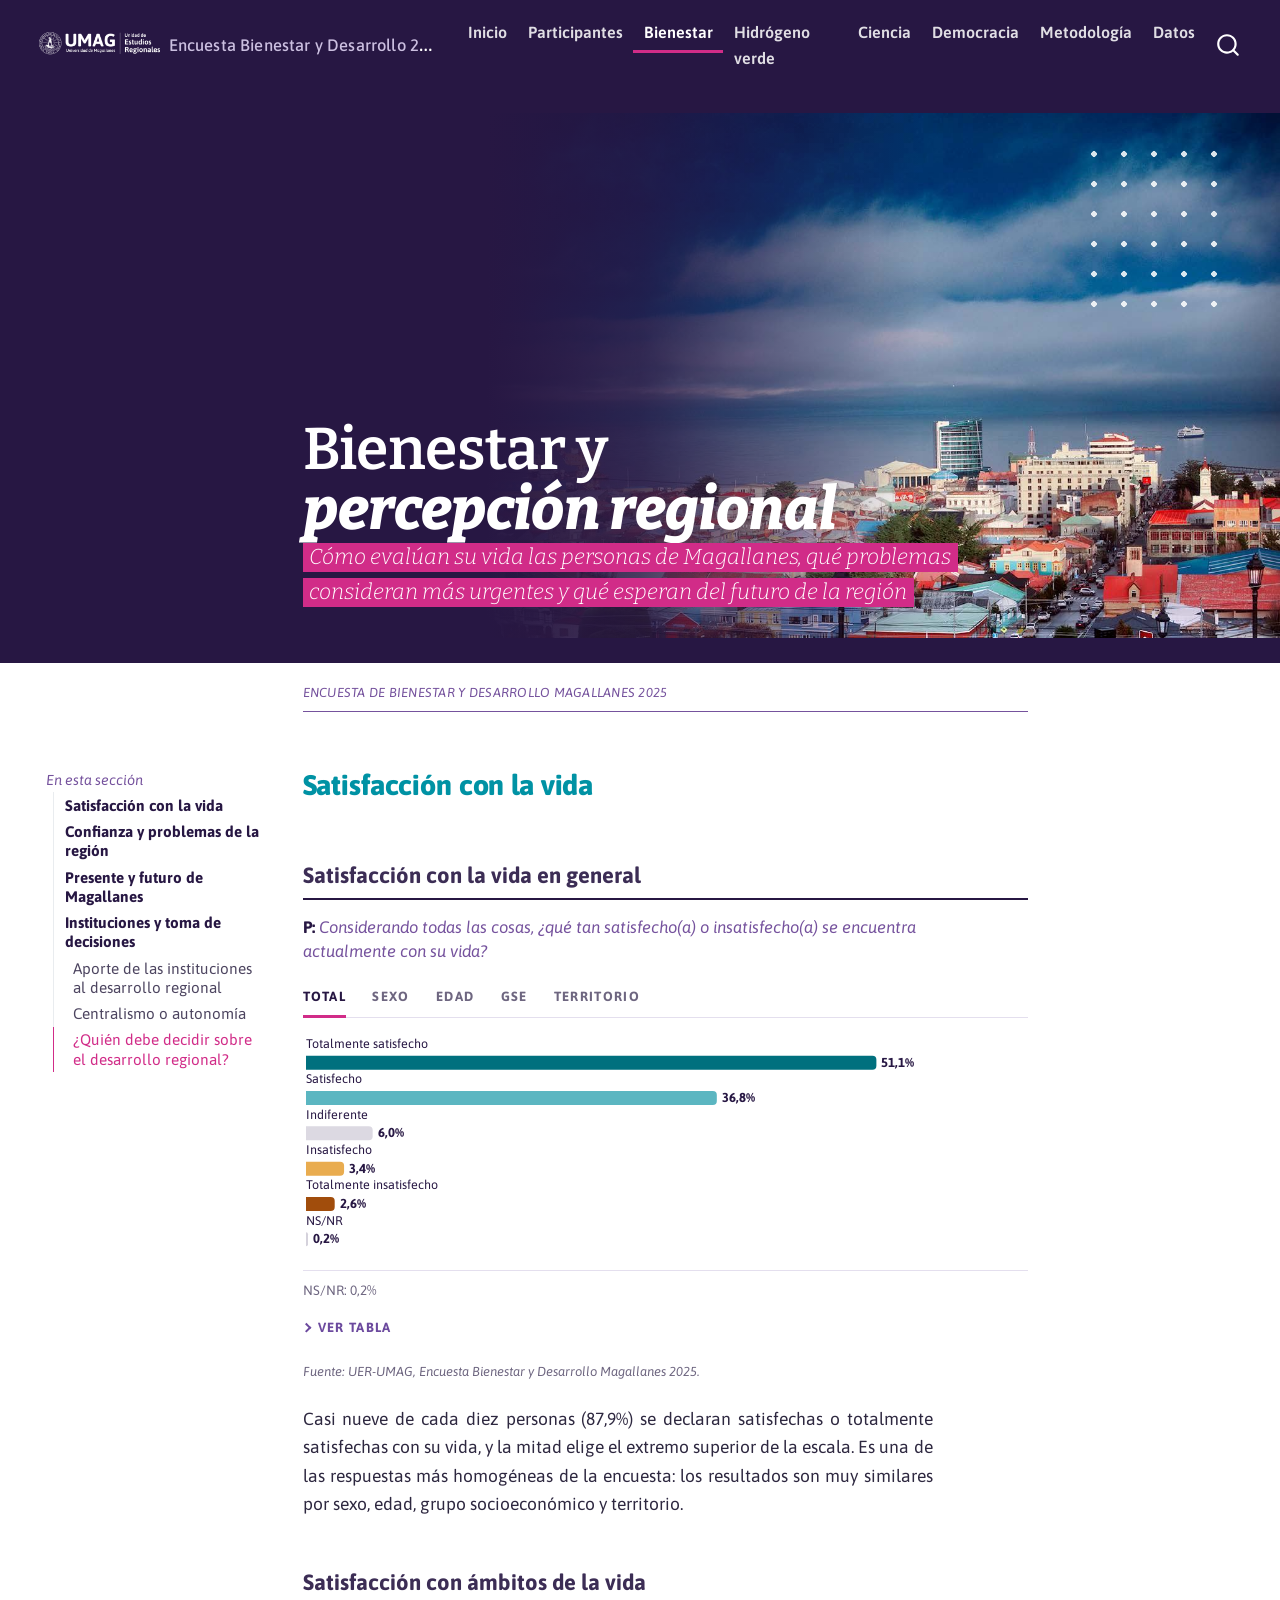
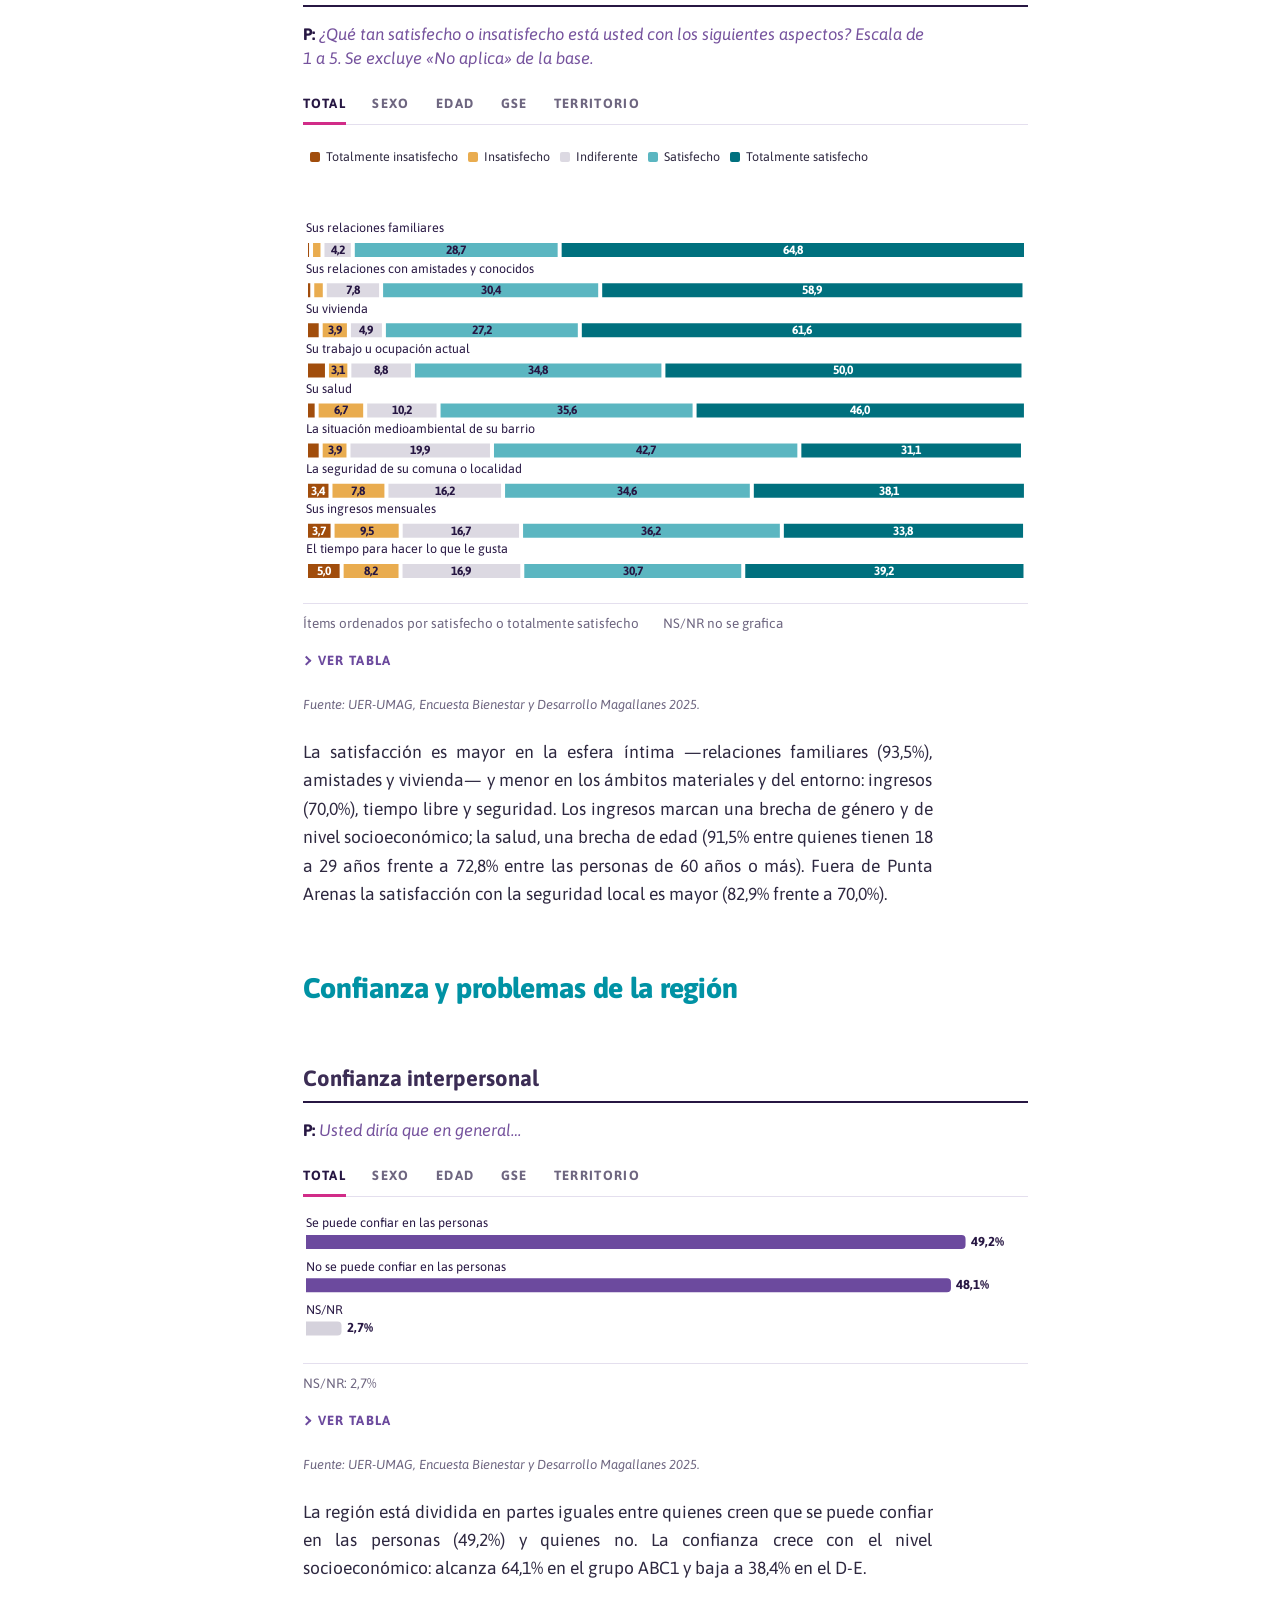
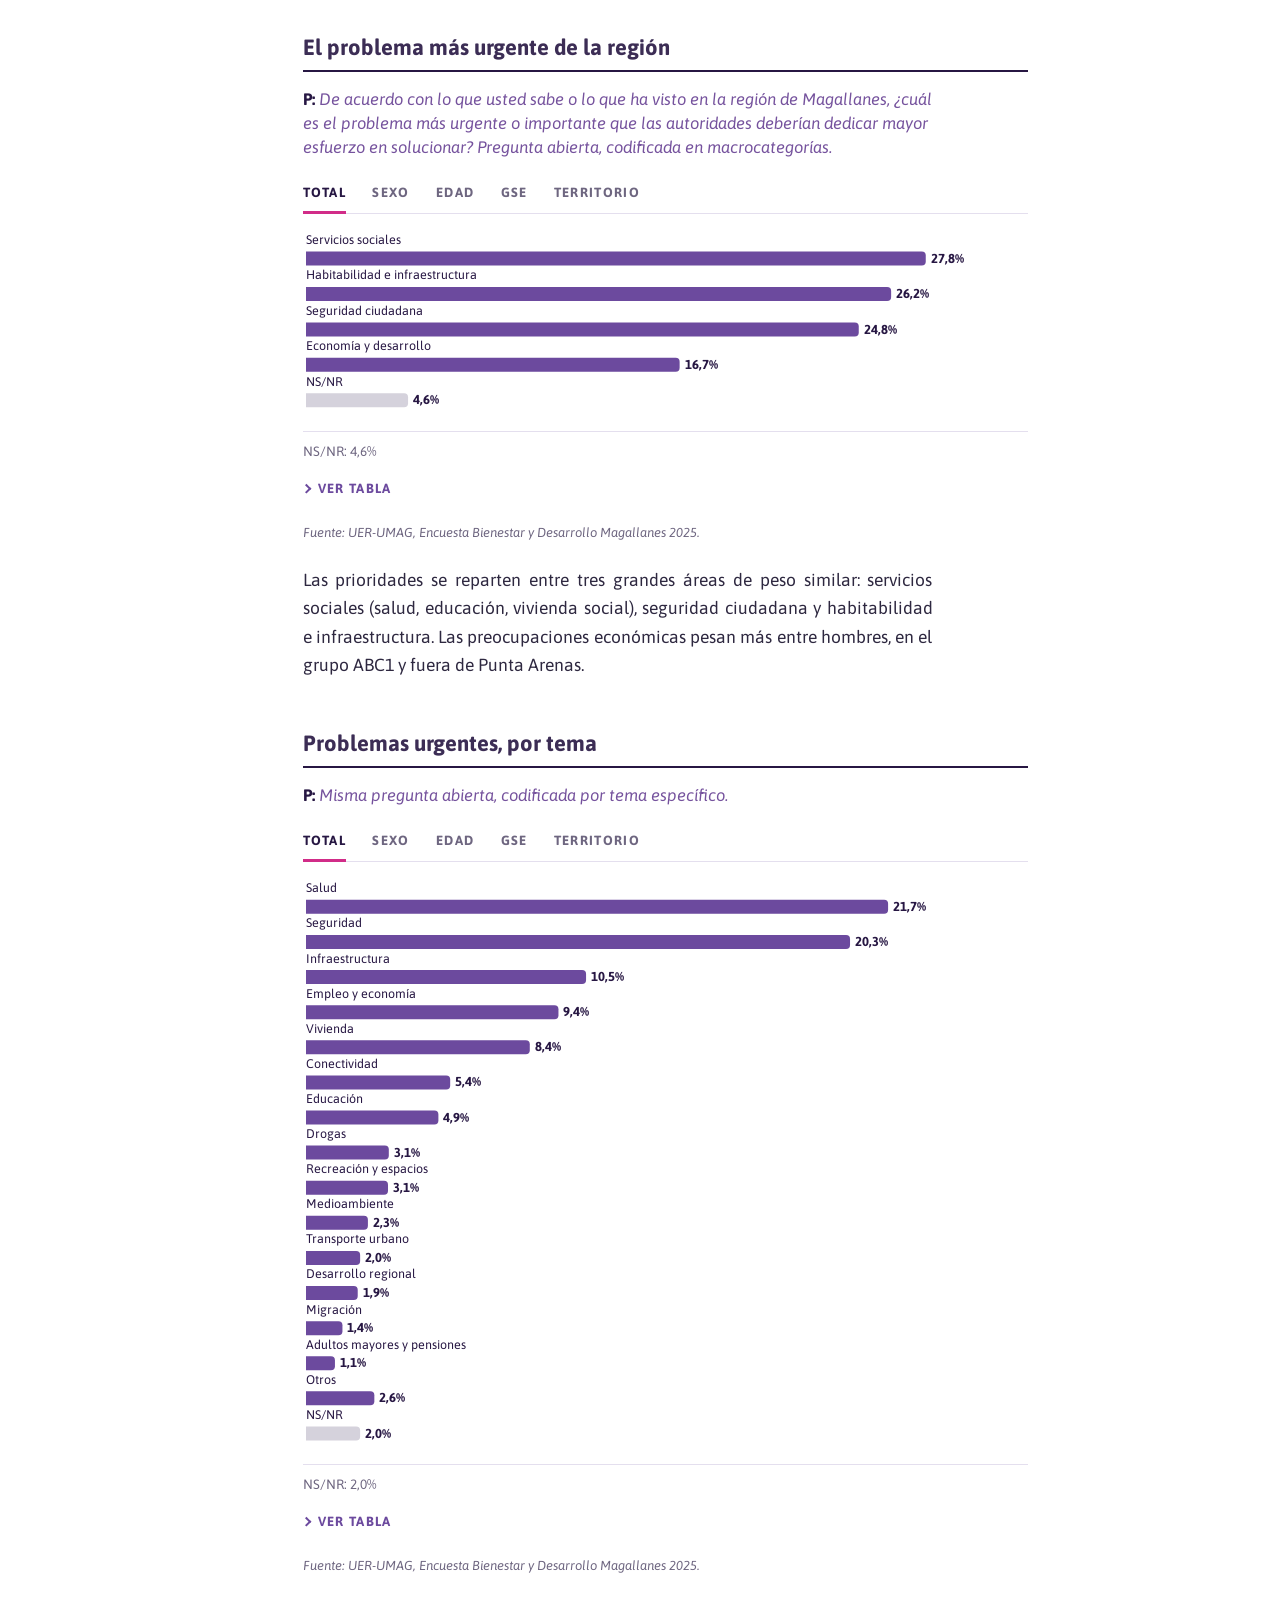
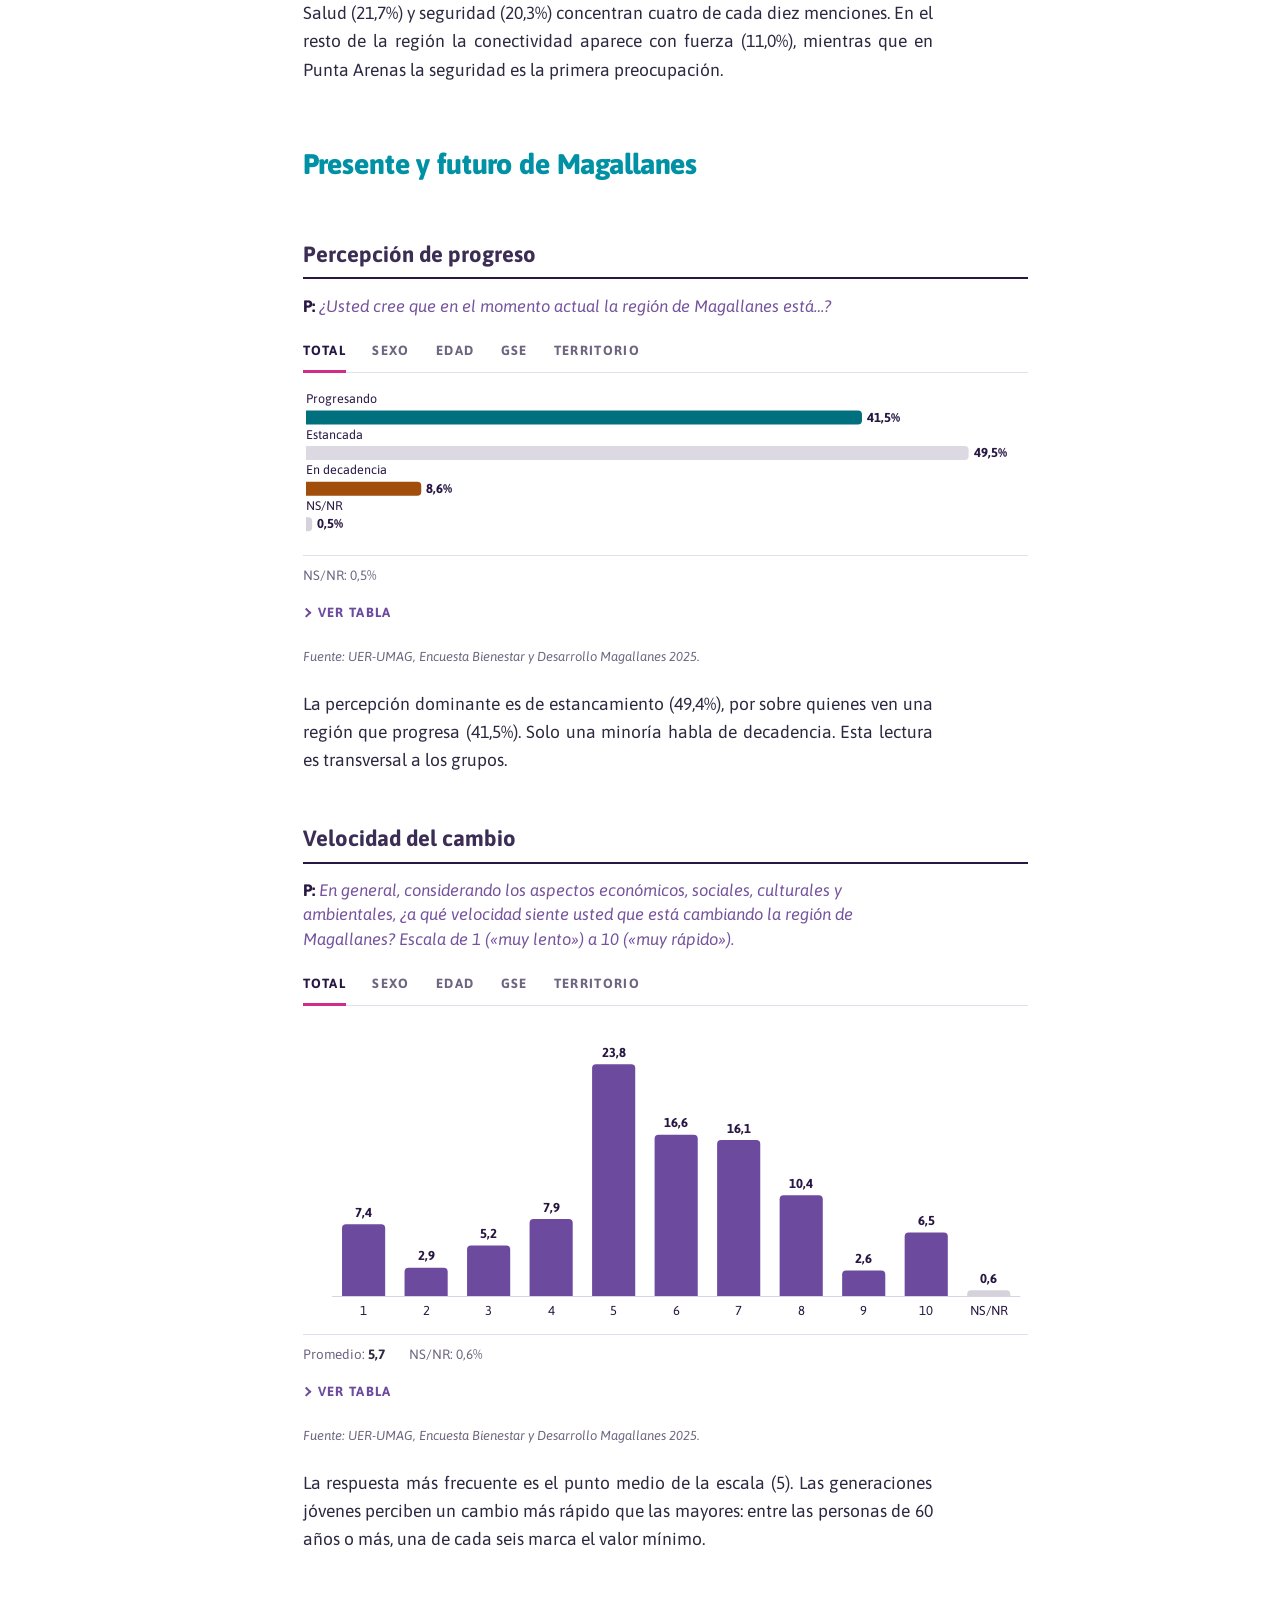
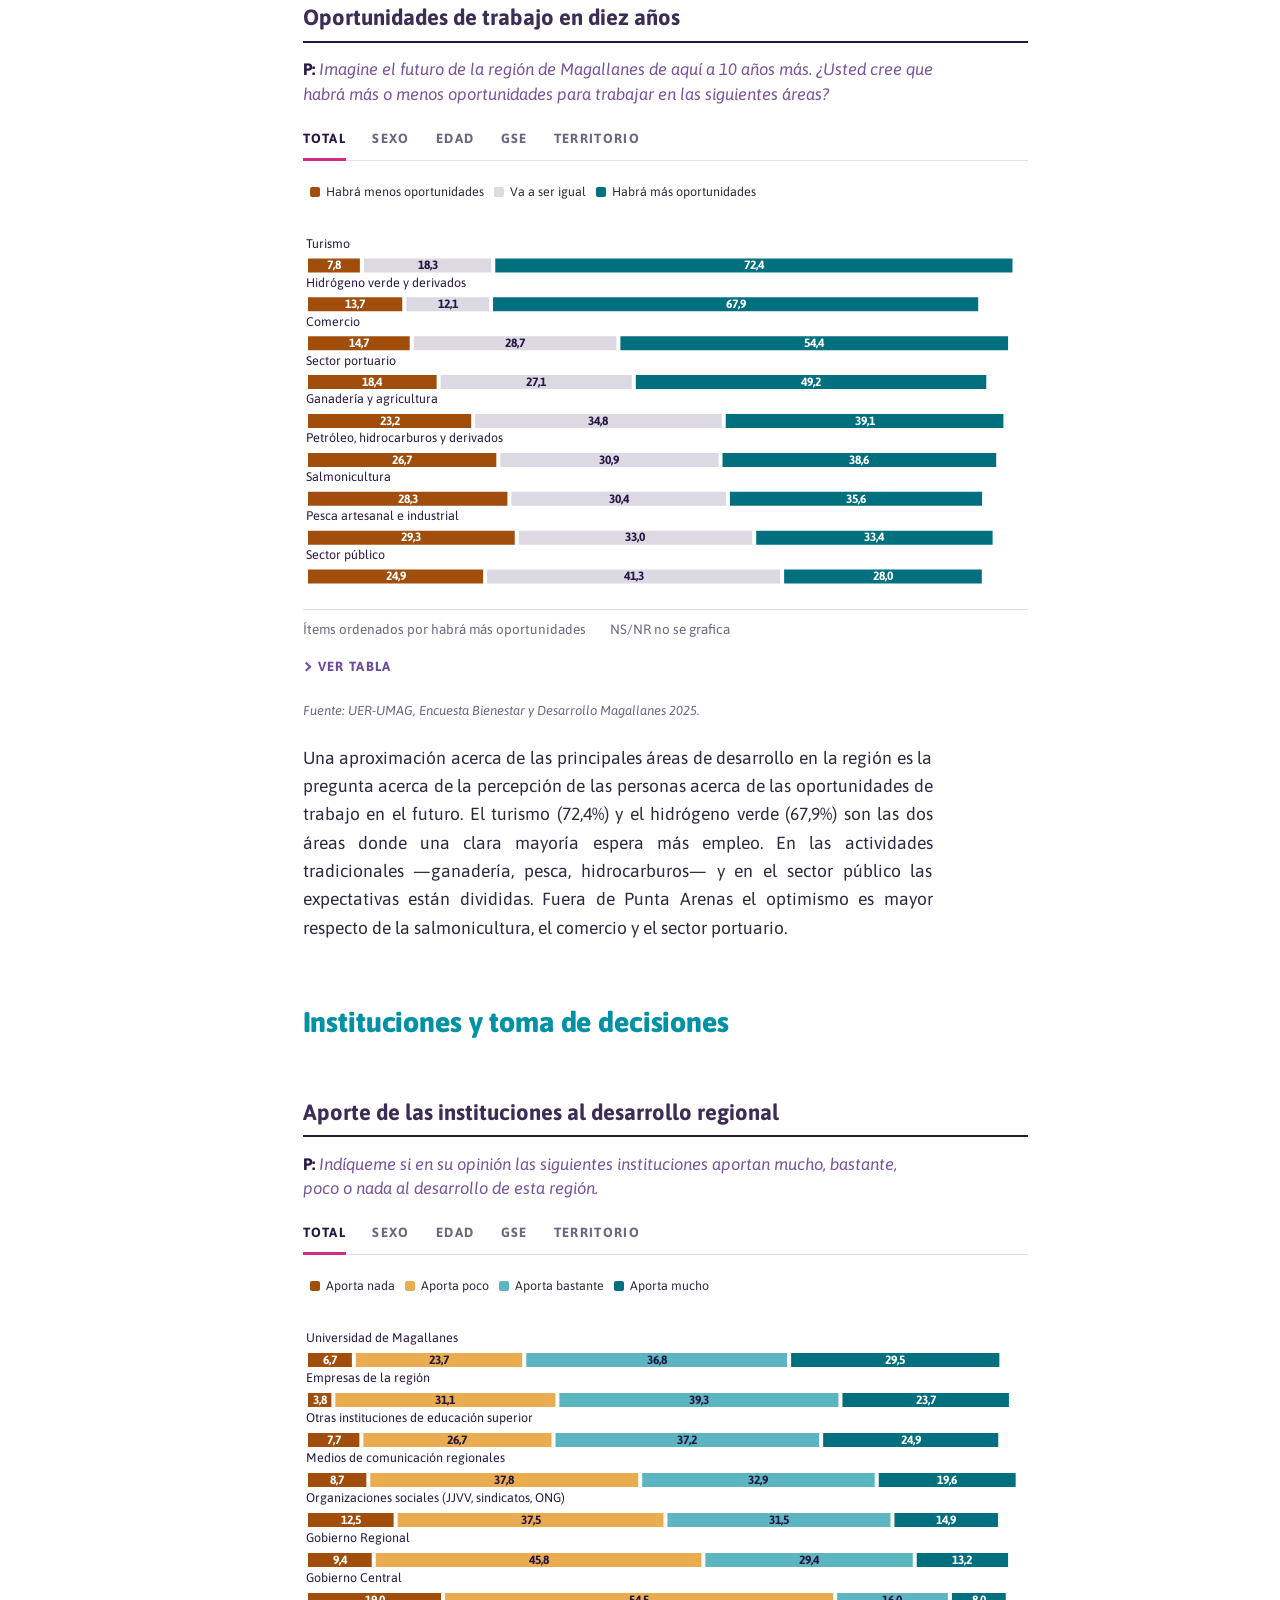
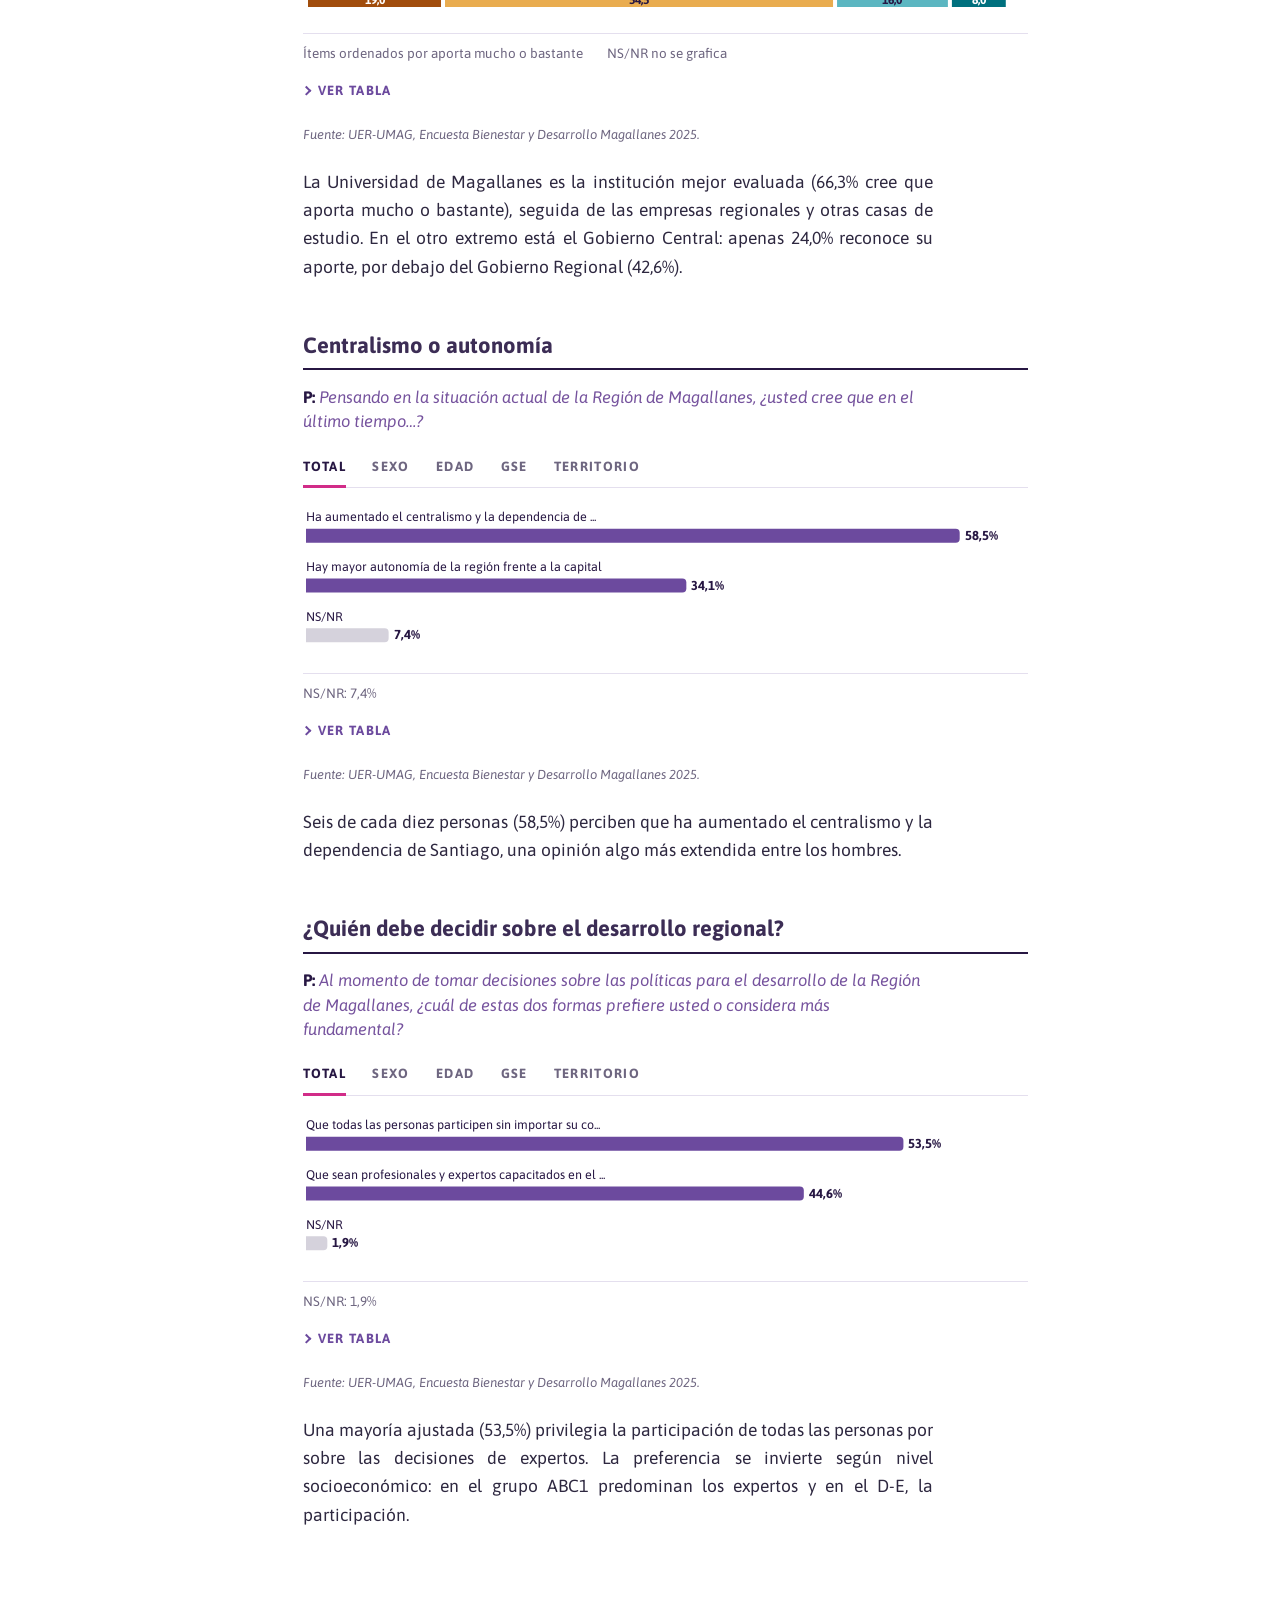
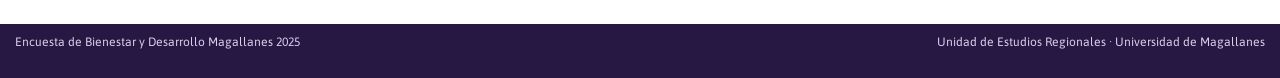
==== commit 845e19b0: "Built site for gh-pages" ====
--- a/bienestar.html
+++ b/bienestar.html
@@ -42,7 +42,7 @@
 <link href="site_libs/quarto-html/quarto-syntax-highlighting-dc55a5b9e770e841cd82e46aadbfb9b0.css" rel="stylesheet" id="quarto-text-highlighting-styles">
 <script src="site_libs/bootstrap/bootstrap.min.js"></script>
 <link href="site_libs/bootstrap/bootstrap-icons.css" rel="stylesheet">
-<link href="site_libs/bootstrap/bootstrap-17bcfb6cf7df951bc6fe55cc1f68ab30.min.css" rel="stylesheet" append-hash="true" id="quarto-bootstrap" data-mode="light">
+<link href="site_libs/bootstrap/bootstrap-8ba363c06fc7f84dee9ae0ff17eda45b.min.css" rel="stylesheet" append-hash="true" id="quarto-bootstrap" data-mode="light">
 <script id="quarto-search-options" type="application/json">{
   "location": "navbar",
   "copy-button": false,
@@ -236,36 +236,181 @@
 <div class="q-paneles">
 <div class="q-panel activo" id="a1-1" role="tabpanel">
 <div class="ec-wrap" data-alto="224" data-alto-movil="286">
-<div id="htmlwidget-0464795ba8c765ccccf1" style="width:100%;height:224px;" class="echarts4r html-widget"></div>
-<script type="application/json" data-for="htmlwidget-0464795ba8c765ccccf1">{"x":{"theme":"","tl":false,"draw":true,"renderer":"canvas","events":[],"buttons":[],"opts":{"baseOption":{"textStyle":{"fontFamily":"'Asap', system-ui, sans-serif","color":"#2e2840"},"animationDuration":500,"grid":{"left":8,"right":64,"top":6,"bottom":6,"containLabel":true},"xAxis":{"type":"value","show":false},"yAxis":{"type":"category","data":["Totalmente satisfecho","Satisfecho","Indiferente","Insatisfecho","Totalmente insatisfecho","NS/NR"],"inverse":true,"axisTick":{"show":false},"axisLine":{"show":false},"axisLabel":{"color":"#271743","fontSize":14,"lineHeight":17,"margin":12,"interval":0}},"tooltip":{"backgroundColor":"#ffffff","borderColor":"#d9d3e4","borderWidth":1,"padding":[8,12],"textStyle":{"color":"#271743","fontFamily":"'Asap', system-ui, sans-serif","fontSize":13},"extraCssText":"box-shadow:0 6px 18px rgba(39,23,67,.16);border-radius:2px;border-top:3px solid #d12c88;","trigger":"item","formatter":"function(p){var f=function(v){return (Math.round(v*10)/10).toFixed(1).replace('.', ',');};return '<b>'+p.name.replace(/\\n/g,' ')+'<\/b><br>'+f(p.value)+'%';}"},"series":[{"type":"bar","data":[{"value":51.08,"n":338,"itemStyle":{"color":"#00707e"}},{"value":36.79,"n":241,"itemStyle":{"color":"#5bb6c1"}},{"value":5.97,"n":36,"itemStyle":{"color":"#dcd9e2"}},{"value":3.41,"n":20,"itemStyle":{"color":"#e9ac4f"}},{"value":2.57,"n":19,"itemStyle":{"color":"#a14d0c"}},{"value":0.18,"n":1,"itemStyle":{"color":"#d5d2dc"}}],"barMaxWidth":22,"barCategoryGap":"28%","itemStyle":{"borderRadius":[0,4,4,0]},"label":{"show":true,"position":"right","color":"#271743","fontWeight":"bold","fontSize":13,"formatter":"function(p){var f=function(v){return (Math.round(v*10)/10).toFixed(1).replace('.', ',');};return f(p.value)+'%';}"},"emphasis":{"itemStyle":{"opacity":0.85}}}]},"media":[{"query":{"maxWidth":560},"option":{"grid":{"left":0,"right":52,"top":4,"bottom":4,"containLabel":false},"yAxis":{"data":["Totalmente satisfecho","Satisfecho","Indiferente","Insatisfecho","Totalmente insatisfecho","NS/NR"],"axisLabel":{"inside":true,"verticalAlign":"bottom","align":"left","padding":[0,0,11,0],"margin":0,"fontSize":12.5,"lineHeight":15,"width":300,"overflow":"truncate"}},"series":[{"barMaxWidth":14}]}}]},"dispose":true},"evals":["opts.baseOption.tooltip.formatter","opts.baseOption.series.0.label.formatter"],"jsHooks":[]}</script>
+<div id="htmlwidget-f0834404338f0452dd15" style="width:100%;height:224px;" class="echarts4r html-widget"></div>
+<script type="application/json" data-for="htmlwidget-f0834404338f0452dd15">{"x":{"theme":"","tl":false,"draw":true,"renderer":"canvas","events":[],"buttons":[],"opts":{"baseOption":{"textStyle":{"fontFamily":"'Asap', system-ui, sans-serif","color":"#2e2840"},"animationDuration":500,"grid":{"left":8,"right":64,"top":6,"bottom":6,"containLabel":true},"xAxis":{"type":"value","show":false},"yAxis":{"type":"category","data":["Totalmente satisfecho","Satisfecho","Indiferente","Insatisfecho","Totalmente insatisfecho","NS/NR"],"inverse":true,"axisTick":{"show":false},"axisLine":{"show":false},"axisLabel":{"color":"#271743","fontSize":14,"lineHeight":17,"margin":12,"interval":0}},"tooltip":{"backgroundColor":"#ffffff","borderColor":"#d9d3e4","borderWidth":1,"padding":[8,12],"textStyle":{"color":"#271743","fontFamily":"'Asap', system-ui, sans-serif","fontSize":13},"extraCssText":"box-shadow:0 6px 18px rgba(39,23,67,.16);border-radius:2px;border-top:3px solid #d12c88;","trigger":"item","formatter":"function(p){var f=function(v){return (Math.round(v*10)/10).toFixed(1).replace('.', ',');};return '<b>'+p.name.replace(/\\n/g,' ')+'<\/b><br>'+f(p.value)+'%';}"},"series":[{"type":"bar","data":[{"value":51.08,"n":338,"itemStyle":{"color":"#00707e"}},{"value":36.79,"n":241,"itemStyle":{"color":"#5bb6c1"}},{"value":5.97,"n":36,"itemStyle":{"color":"#dcd9e2"}},{"value":3.41,"n":20,"itemStyle":{"color":"#e9ac4f"}},{"value":2.57,"n":19,"itemStyle":{"color":"#a14d0c"}},{"value":0.18,"n":1,"itemStyle":{"color":"#d5d2dc"}}],"barMaxWidth":22,"barCategoryGap":"28%","itemStyle":{"borderRadius":[0,4,4,0]},"label":{"show":true,"position":"right","color":"#271743","fontWeight":"bold","fontSize":13,"formatter":"function(p){var f=function(v){return (Math.round(v*10)/10).toFixed(1).replace('.', ',');};return f(p.value)+'%';}"},"emphasis":{"itemStyle":{"opacity":0.85}}}]},"media":[{"query":{"maxWidth":560},"option":{"grid":{"left":0,"right":52,"top":4,"bottom":4,"containLabel":false},"yAxis":{"data":["Totalmente satisfecho","Satisfecho","Indiferente","Insatisfecho","Totalmente insatisfecho","NS/NR"],"axisLabel":{"inside":true,"verticalAlign":"bottom","align":"left","padding":[0,0,11,0],"margin":0,"fontSize":12.5,"lineHeight":15,"width":300,"overflow":"truncate"}},"series":[{"barMaxWidth":14}]}}]},"dispose":true},"evals":["opts.baseOption.tooltip.formatter","opts.baseOption.series.0.label.formatter"],"jsHooks":[]}</script>
 </div>
 <div class="q-pie"><span>NS/NR: 0,2%</span></div>
 </div>
 <div class="q-panel " id="a1-2" role="tabpanel">
 <div class="ec-wrap" data-alto="170" data-alto-movil="239">
-<div id="htmlwidget-e8e7fe9cb23a794efb35" style="width:100%;height:170px;" class="echarts4r html-widget"></div>
-<script type="application/json" data-for="htmlwidget-e8e7fe9cb23a794efb35">{"x":{"theme":"","tl":false,"draw":true,"renderer":"canvas","events":[],"buttons":[],"opts":{"baseOption":{"textStyle":{"fontFamily":"'Asap', system-ui, sans-serif","color":"#2e2840"},"animationDuration":500,"legend":{"top":0,"left":0,"itemWidth":12,"itemHeight":12,"icon":"roundRect","textStyle":{"fontSize":12.5,"color":"#2e2840"}},"grid":{"left":8,"right":16,"top":40,"bottom":6,"containLabel":true},"xAxis":{"type":"value","show":false,"max":100},"yAxis":{"type":"category","data":["Total","Mujer","Hombre"],"inverse":true,"axisTick":{"show":false},"axisLine":{"show":false},"axisLabel":{"color":"#271743","fontSize":14,"lineHeight":17,"margin":12,"interval":0}},"tooltip":{"backgroundColor":"#ffffff","borderColor":"#d9d3e4","borderWidth":1,"padding":[8,12],"textStyle":{"color":"#271743","fontFamily":"'Asap', system-ui, sans-serif","fontSize":13},"extraCssText":"box-shadow:0 6px 18px rgba(39,23,67,.16);border-radius:2px;border-top:3px solid #d12c88;","trigger":"item","formatter":"function(p){var f=function(v){return (Math.round(v*10)/10).toFixed(1).replace('.', ',');};return '<b>'+p.name.replace(/\\n/g,' ')+'<\/b><br>'+p.marker+p.seriesName+': <b>'+f(p.value)+'%<\/b>';}"},"series":[{"name":"Totalmente insatisfecho","type":"bar","stack":"total","data":[{"value":2.57,"n":19},{"value":2.34,"n":9},{"value":2.79,"n":10}],"barMaxWidth":26,"itemStyle":{"color":"#a14d0c","borderColor":"#ffffff","borderWidth":2},"label":{"show":true,"position":"inside","color":"#ffffff","fontWeight":"bold","fontSize":12,"formatter":"function(p){var f=function(v){return (Math.round(v*10)/10).toFixed(1).replace('.', ',');};return p.value>=3?f(p.value):'';}"},"labelLayout":"function(p){return (p.labelRect.width + 6 > p.rect.width) ? {fontSize: 0.01} : {hideOverlap: true};}","emphasis":{"focus":"series"}},{"name":"Insatisfecho","type":"bar","stack":"total","data":[{"value":3.41,"n":20},{"value":3.11,"n":9},{"value":3.71,"n":11}],"barMaxWidth":26,"itemStyle":{"color":"#e9ac4f","borderColor":"#ffffff","borderWidth":2},"label":{"show":true,"position":"inside","color":"#271743","fontWeight":"bold","fontSize":12,"formatter":"function(p){var f=function(v){return (Math.round(v*10)/10).toFixed(1).replace('.', ',');};return p.value>=3?f(p.value):'';}"},"labelLayout":"function(p){return (p.labelRect.width + 6 > p.rect.width) ? {fontSize: 0.01} : {hideOverlap: true};}","emphasis":{"focus":"series"}},{"name":"Indiferente","type":"bar","stack":"total","data":[{"value":5.97,"n":36},{"value":6.37,"n":18},{"value":5.58,"n":18}],"barMaxWidth":26,"itemStyle":{"color":"#dcd9e2","borderColor":"#ffffff","borderWidth":2},"label":{"show":true,"position":"inside","color":"#271743","fontWeight":"bold","fontSize":12,"formatter":"function(p){var f=function(v){return (Math.round(v*10)/10).toFixed(1).replace('.', ',');};return p.value>=3?f(p.value):'';}"},"labelLayout":"function(p){return (p.labelRect.width + 6 > p.rect.width) ? {fontSize: 0.01} : {hideOverlap: true};}","emphasis":{"focus":"series"}},{"name":"Satisfecho","type":"bar","stack":"total","data":[{"value":36.79,"n":241},{"value":38.55,"n":122},{"value":35.11,"n":119}],"barMaxWidth":26,"itemStyle":{"color":"#5bb6c1","borderColor":"#ffffff","borderWidth":2},"label":{"show":true,"position":"inside","color":"#271743","fontWeight":"bold","fontSize":12,"formatter":"function(p){var f=function(v){return (Math.round(v*10)/10).toFixed(1).replace('.', ',');};return p.value>=3?f(p.value):'';}"},"labelLayout":"function(p){return (p.labelRect.width + 6 > p.rect.width) ? {fontSize: 0.01} : {hideOverlap: true};}","emphasis":{"focus":"series"}},{"name":"Totalmente satisfecho","type":"bar","stack":"total","data":[{"value":51.08,"n":338},{"value":49.26,"n":158},{"value":52.81,"n":180}],"barMaxWidth":26,"itemStyle":{"color":"#00707e","borderColor":"#ffffff","borderWidth":2},"label":{"show":true,"position":"inside","color":"#ffffff","fontWeight":"bold","fontSize":12,"formatter":"function(p){var f=function(v){return (Math.round(v*10)/10).toFixed(1).replace('.', ',');};return p.value>=3?f(p.value):'';}"},"labelLayout":"function(p){return (p.labelRect.width + 6 > p.rect.width) ? {fontSize: 0.01} : {hideOverlap: true};}","emphasis":{"focus":"series"}}]},"media":[{"query":{"maxWidth":560},"option":{"legend":{"type":"plain"},"grid":{"left":0,"right":2,"top":85,"bottom":4,"containLabel":false},"yAxis":{"data":["Total","Mujer","Hombre"],"axisLabel":{"inside":true,"verticalAlign":"bottom","align":"left","padding":[0,0,14,0],"margin":0,"fontSize":12.5,"lineHeight":15,"width":300,"overflow":"truncate"}},"series":[{"barMaxWidth":18},{"barMaxWidth":18},{"barMaxWidth":18},{"barMaxWidth":18},{"barMaxWidth":18}]}}]},"dispose":true},"evals":["opts.baseOption.tooltip.formatter","opts.baseOption.series.0.label.formatter","opts.baseOption.series.0.labelLayout","opts.baseOption.series.1.label.formatter","opts.baseOption.series.1.labelLayout","opts.baseOption.series.2.label.formatter","opts.baseOption.series.2.labelLayout","opts.baseOption.series.3.label.formatter","opts.baseOption.series.3.labelLayout","opts.baseOption.series.4.label.formatter","opts.baseOption.series.4.labelLayout"],"jsHooks":[]}</script>
+<div id="htmlwidget-5f1f7d41fe30748d14ea" style="width:100%;height:170px;" class="echarts4r html-widget"></div>
+<script type="application/json" data-for="htmlwidget-5f1f7d41fe30748d14ea">{"x":{"theme":"","tl":false,"draw":true,"renderer":"canvas","events":[],"buttons":[],"opts":{"baseOption":{"textStyle":{"fontFamily":"'Asap', system-ui, sans-serif","color":"#2e2840"},"animationDuration":500,"legend":{"top":0,"left":0,"itemWidth":12,"itemHeight":12,"icon":"roundRect","textStyle":{"fontSize":12.5,"color":"#2e2840"}},"grid":{"left":8,"right":16,"top":40,"bottom":6,"containLabel":true},"xAxis":{"type":"value","show":false,"max":100},"yAxis":{"type":"category","data":["Total","Mujer","Hombre"],"inverse":true,"axisTick":{"show":false},"axisLine":{"show":false},"axisLabel":{"color":"#271743","fontSize":14,"lineHeight":17,"margin":12,"interval":0}},"tooltip":{"backgroundColor":"#ffffff","borderColor":"#d9d3e4","borderWidth":1,"padding":[8,12],"textStyle":{"color":"#271743","fontFamily":"'Asap', system-ui, sans-serif","fontSize":13},"extraCssText":"box-shadow:0 6px 18px rgba(39,23,67,.16);border-radius:2px;border-top:3px solid #d12c88;","trigger":"item","formatter":"function(p){var f=function(v){return (Math.round(v*10)/10).toFixed(1).replace('.', ',');};return '<b>'+p.name.replace(/\\n/g,' ')+'<\/b><br>'+p.marker+p.seriesName+': <b>'+f(p.value)+'%<\/b>';}"},"series":[{"name":"Totalmente insatisfecho","type":"bar","stack":"total","data":[{"value":2.57,"n":19},{"value":2.34,"n":9},{"value":2.79,"n":10}],"barMaxWidth":26,"itemStyle":{"color":"#a14d0c","borderColor":"#ffffff","borderWidth":2},"label":{"show":true,"position":"inside","color":"#ffffff","fontWeight":"bold","fontSize":12,"formatter":"function(p){var f=function(v){return (Math.round(v*10)/10).toFixed(1).replace('.', ',');};return p.value>=3?f(p.value):'';}"},"labelLayout":"function(p){return (p.labelRect.width + 6 > p.rect.width) ? {fontSize: 0.01} : {hideOverlap: true};}","emphasis":{"focus":"series"}},{"name":"Insatisfecho","type":"bar","stack":"total","data":[{"value":3.41,"n":20},{"value":3.11,"n":9},{"value":3.71,"n":11}],"barMaxWidth":26,"itemStyle":{"color":"#e9ac4f","borderColor":"#ffffff","borderWidth":2},"label":{"show":true,"position":"inside","color":"#271743","fontWeight":"bold","fontSize":12,"formatter":"function(p){var f=function(v){return (Math.round(v*10)/10).toFixed(1).replace('.', ',');};return p.value>=3?f(p.value):'';}"},"labelLayout":"function(p){return (p.labelRect.width + 6 > p.rect.width) ? {fontSize: 0.01} : {hideOverlap: true};}","emphasis":{"focus":"series"}},{"name":"Indiferente","type":"bar","stack":"total","data":[{"value":5.97,"n":36},{"value":6.37,"n":18},{"value":5.58,"n":18}],"barMaxWidth":26,"itemStyle":{"color":"#dcd9e2","borderColor":"#ffffff","borderWidth":2},"label":{"show":true,"position":"inside","color":"#271743","fontWeight":"bold","fontSize":12,"formatter":"function(p){var f=function(v){return (Math.round(v*10)/10).toFixed(1).replace('.', ',');};return p.value>=3?f(p.value):'';}"},"labelLayout":"function(p){return (p.labelRect.width + 6 > p.rect.width) ? {fontSize: 0.01} : {hideOverlap: true};}","emphasis":{"focus":"series"}},{"name":"Satisfecho","type":"bar","stack":"total","data":[{"value":36.79,"n":241},{"value":38.55,"n":122},{"value":35.11,"n":119}],"barMaxWidth":26,"itemStyle":{"color":"#5bb6c1","borderColor":"#ffffff","borderWidth":2},"label":{"show":true,"position":"inside","color":"#271743","fontWeight":"bold","fontSize":12,"formatter":"function(p){var f=function(v){return (Math.round(v*10)/10).toFixed(1).replace('.', ',');};return p.value>=3?f(p.value):'';}"},"labelLayout":"function(p){return (p.labelRect.width + 6 > p.rect.width) ? {fontSize: 0.01} : {hideOverlap: true};}","emphasis":{"focus":"series"}},{"name":"Totalmente satisfecho","type":"bar","stack":"total","data":[{"value":51.08,"n":338},{"value":49.26,"n":158},{"value":52.81,"n":180}],"barMaxWidth":26,"itemStyle":{"color":"#00707e","borderColor":"#ffffff","borderWidth":2},"label":{"show":true,"position":"inside","color":"#ffffff","fontWeight":"bold","fontSize":12,"formatter":"function(p){var f=function(v){return (Math.round(v*10)/10).toFixed(1).replace('.', ',');};return p.value>=3?f(p.value):'';}"},"labelLayout":"function(p){return (p.labelRect.width + 6 > p.rect.width) ? {fontSize: 0.01} : {hideOverlap: true};}","emphasis":{"focus":"series"}}]},"media":[{"query":{"maxWidth":560},"option":{"legend":{"type":"plain"},"grid":{"left":0,"right":2,"top":85,"bottom":4,"containLabel":false},"yAxis":{"data":["Total","Mujer","Hombre"],"axisLabel":{"inside":true,"verticalAlign":"bottom","align":"left","padding":[0,0,14,0],"margin":0,"fontSize":12.5,"lineHeight":15,"width":300,"overflow":"truncate"}},"series":[{"barMaxWidth":18},{"barMaxWidth":18},{"barMaxWidth":18},{"barMaxWidth":18},{"barMaxWidth":18}]}}]},"dispose":true},"evals":["opts.baseOption.tooltip.formatter","opts.baseOption.series.0.label.formatter","opts.baseOption.series.0.labelLayout","opts.baseOption.series.1.label.formatter","opts.baseOption.series.1.labelLayout","opts.baseOption.series.2.label.formatter","opts.baseOption.series.2.labelLayout","opts.baseOption.series.3.label.formatter","opts.baseOption.series.3.labelLayout","opts.baseOption.series.4.label.formatter","opts.baseOption.series.4.labelLayout"],"jsHooks":[]}</script>
 </div>
 </div>
 <div class="q-panel " id="a1-3" role="tabpanel">
 <div class="ec-wrap" data-alto="250" data-alto-movil="339">
-<div id="htmlwidget-f57cbf9706dbe45169ab" style="width:100%;height:250px;" class="echarts4r html-widget"></div>
-<script type="application/json" data-for="htmlwidget-f57cbf9706dbe45169ab">{"x":{"theme":"","tl":false,"draw":true,"renderer":"canvas","events":[],"buttons":[],"opts":{"baseOption":{"textStyle":{"fontFamily":"'Asap', system-ui, sans-serif","color":"#2e2840"},"animationDuration":500,"legend":{"top":0,"left":0,"itemWidth":12,"itemHeight":12,"icon":"roundRect","textStyle":{"fontSize":12.5,"color":"#2e2840"}},"grid":{"left":8,"right":16,"top":40,"bottom":6,"containLabel":true},"xAxis":{"type":"value","show":false,"max":100},"yAxis":{"type":"category","data":["Total","18-29","30-44","45-59","60+"],"inverse":true,"axisTick":{"show":false},"axisLine":{"show":false},"axisLabel":{"color":"#271743","fontSize":14,"lineHeight":17,"margin":12,"interval":0}},"tooltip":{"backgroundColor":"#ffffff","borderColor":"#d9d3e4","borderWidth":1,"padding":[8,12],"textStyle":{"color":"#271743","fontFamily":"'Asap', system-ui, sans-serif","fontSize":13},"extraCssText":"box-shadow:0 6px 18px rgba(39,23,67,.16);border-radius:2px;border-top:3px solid #d12c88;","trigger":"item","formatter":"function(p){var f=function(v){return (Math.round(v*10)/10).toFixed(1).replace('.', ',');};return '<b>'+p.name.replace(/\\n/g,' ')+'<\/b><br>'+p.marker+p.seriesName+': <b>'+f(p.value)+'%<\/b>';}"},"series":[{"name":"Totalmente insatisfecho","type":"bar","stack":"total","data":[{"value":2.57,"n":19},{"value":2.91,"n":4},{"value":3.26,"n":6},{"value":2.16,"n":5},{"value":1.78,"n":4}],"barMaxWidth":26,"itemStyle":{"color":"#a14d0c","borderColor":"#ffffff","borderWidth":2},"label":{"show":true,"position":"inside","color":"#ffffff","fontWeight":"bold","fontSize":12,"formatter":"function(p){var f=function(v){return (Math.round(v*10)/10).toFixed(1).replace('.', ',');};return p.value>=3?f(p.value):'';}"},"labelLayout":"function(p){return (p.labelRect.width + 6 > p.rect.width) ? {fontSize: 0.01} : {hideOverlap: true};}","emphasis":{"focus":"series"}},{"name":"Insatisfecho","type":"bar","stack":"total","data":[{"value":3.41,"n":20},{"value":6.91,"n":7},{"value":2.62,"n":5},{"value":1.48,"n":2},{"value":3.87,"n":6}],"barMaxWidth":26,"itemStyle":{"color":"#e9ac4f","borderColor":"#ffffff","borderWidth":2},"label":{"show":true,"position":"inside","color":"#271743","fontWeight":"bold","fontSize":12,"formatter":"function(p){var f=function(v){return (Math.round(v*10)/10).toFixed(1).replace('.', ',');};return p.value>=3?f(p.value):'';}"},"labelLayout":"function(p){return (p.labelRect.width + 6 > p.rect.width) ? {fontSize: 0.01} : {hideOverlap: true};}","emphasis":{"focus":"series"}},{"name":"Indiferente","type":"bar","stack":"total","data":[{"value":5.97,"n":36},{"value":5.39,"n":5},{"value":6.79,"n":11},{"value":6.61,"n":11},{"value":4.55,"n":9}],"barMaxWidth":26,"itemStyle":{"color":"#dcd9e2","borderColor":"#ffffff","borderWidth":2},"label":{"show":true,"position":"inside","color":"#271743","fontWeight":"bold","fontSize":12,"formatter":"function(p){var f=function(v){return (Math.round(v*10)/10).toFixed(1).replace('.', ',');};return p.value>=3?f(p.value):'';}"},"labelLayout":"function(p){return (p.labelRect.width + 6 > p.rect.width) ? {fontSize: 0.01} : {hideOverlap: true};}","emphasis":{"focus":"series"}},{"name":"Satisfecho","type":"bar","stack":"total","data":[{"value":36.79,"n":241},{"value":35.84,"n":34},{"value":37.72,"n":72},{"value":35.3,"n":66},{"value":37.89,"n":69}],"barMaxWidth":26,"itemStyle":{"color":"#5bb6c1","borderColor":"#ffffff","borderWidth":2},"label":{"show":true,"position":"inside","color":"#271743","fontWeight":"bold","fontSize":12,"formatter":"function(p){var f=function(v){return (Math.round(v*10)/10).toFixed(1).replace('.', ',');};return p.value>=3?f(p.value):'';}"},"labelLayout":"function(p){return (p.labelRect.width + 6 > p.rect.width) ? {fontSize: 0.01} : {hideOverlap: true};}","emphasis":{"focus":"series"}},{"name":"Totalmente satisfecho","type":"bar","stack":"total","data":[{"value":51.08,"n":338},{"value":48.95,"n":43},{"value":49.61,"n":98},{"value":53.74,"n":102},{"value":51.91,"n":95}],"barMaxWidth":26,"itemStyle":{"color":"#00707e","borderColor":"#ffffff","borderWidth":2},"label":{"show":true,"position":"inside","color":"#ffffff","fontWeight":"bold","fontSize":12,"formatter":"function(p){var f=function(v){return (Math.round(v*10)/10).toFixed(1).replace('.', ',');};return p.value>=3?f(p.value):'';}"},"labelLayout":"function(p){return (p.labelRect.width + 6 > p.rect.width) ? {fontSize: 0.01} : {hideOverlap: true};}","emphasis":{"focus":"series"}}]},"media":[{"query":{"maxWidth":560},"option":{"legend":{"type":"plain"},"grid":{"left":0,"right":2,"top":85,"bottom":4,"containLabel":false},"yAxis":{"data":["Total","18-29","30-44","45-59","60+"],"axisLabel":{"inside":true,"verticalAlign":"bottom","align":"left","padding":[0,0,14,0],"margin":0,"fontSize":12.5,"lineHeight":15,"width":300,"overflow":"truncate"}},"series":[{"barMaxWidth":18},{"barMaxWidth":18},{"barMaxWidth":18},{"barMaxWidth":18},{"barMaxWidth":18}]}}]},"dispose":true},"evals":["opts.baseOption.tooltip.formatter","opts.baseOption.series.0.label.formatter","opts.baseOption.series.0.labelLayout","opts.baseOption.series.1.label.formatter","opts.baseOption.series.1.labelLayout","opts.baseOption.series.2.label.formatter","opts.baseOption.series.2.labelLayout","opts.baseOption.series.3.label.formatter","opts.baseOption.series.3.labelLayout","opts.baseOption.series.4.label.formatter","opts.baseOption.series.4.labelLayout"],"jsHooks":[]}</script>
+<div id="htmlwidget-5fcb5b27c2697a3b3c77" style="width:100%;height:250px;" class="echarts4r html-widget"></div>
+<script type="application/json" data-for="htmlwidget-5fcb5b27c2697a3b3c77">{"x":{"theme":"","tl":false,"draw":true,"renderer":"canvas","events":[],"buttons":[],"opts":{"baseOption":{"textStyle":{"fontFamily":"'Asap', system-ui, sans-serif","color":"#2e2840"},"animationDuration":500,"legend":{"top":0,"left":0,"itemWidth":12,"itemHeight":12,"icon":"roundRect","textStyle":{"fontSize":12.5,"color":"#2e2840"}},"grid":{"left":8,"right":16,"top":40,"bottom":6,"containLabel":true},"xAxis":{"type":"value","show":false,"max":100},"yAxis":{"type":"category","data":["Total","18-29","30-44","45-59","60+"],"inverse":true,"axisTick":{"show":false},"axisLine":{"show":false},"axisLabel":{"color":"#271743","fontSize":14,"lineHeight":17,"margin":12,"interval":0}},"tooltip":{"backgroundColor":"#ffffff","borderColor":"#d9d3e4","borderWidth":1,"padding":[8,12],"textStyle":{"color":"#271743","fontFamily":"'Asap', system-ui, sans-serif","fontSize":13},"extraCssText":"box-shadow:0 6px 18px rgba(39,23,67,.16);border-radius:2px;border-top:3px solid #d12c88;","trigger":"item","formatter":"function(p){var f=function(v){return (Math.round(v*10)/10).toFixed(1).replace('.', ',');};return '<b>'+p.name.replace(/\\n/g,' ')+'<\/b><br>'+p.marker+p.seriesName+': <b>'+f(p.value)+'%<\/b>';}"},"series":[{"name":"Totalmente insatisfecho","type":"bar","stack":"total","data":[{"value":2.57,"n":19},{"value":2.91,"n":4},{"value":3.26,"n":6},{"value":2.16,"n":5},{"value":1.78,"n":4}],"barMaxWidth":26,"itemStyle":{"color":"#a14d0c","borderColor":"#ffffff","borderWidth":2},"label":{"show":true,"position":"inside","color":"#ffffff","fontWeight":"bold","fontSize":12,"formatter":"function(p){var f=function(v){return (Math.round(v*10)/10).toFixed(1).replace('.', ',');};return p.value>=3?f(p.value):'';}"},"labelLayout":"function(p){return (p.labelRect.width + 6 > p.rect.width) ? {fontSize: 0.01} : {hideOverlap: true};}","emphasis":{"focus":"series"}},{"name":"Insatisfecho","type":"bar","stack":"total","data":[{"value":3.41,"n":20},{"value":6.91,"n":7},{"value":2.62,"n":5},{"value":1.48,"n":2},{"value":3.87,"n":6}],"barMaxWidth":26,"itemStyle":{"color":"#e9ac4f","borderColor":"#ffffff","borderWidth":2},"label":{"show":true,"position":"inside","color":"#271743","fontWeight":"bold","fontSize":12,"formatter":"function(p){var f=function(v){return (Math.round(v*10)/10).toFixed(1).replace('.', ',');};return p.value>=3?f(p.value):'';}"},"labelLayout":"function(p){return (p.labelRect.width + 6 > p.rect.width) ? {fontSize: 0.01} : {hideOverlap: true};}","emphasis":{"focus":"series"}},{"name":"Indiferente","type":"bar","stack":"total","data":[{"value":5.97,"n":36},{"value":5.39,"n":5},{"value":6.79,"n":11},{"value":6.61,"n":11},{"value":4.55,"n":9}],"barMaxWidth":26,"itemStyle":{"color":"#dcd9e2","borderColor":"#ffffff","borderWidth":2},"label":{"show":true,"position":"inside","color":"#271743","fontWeight":"bold","fontSize":12,"formatter":"function(p){var f=function(v){return (Math.round(v*10)/10).toFixed(1).replace('.', ',');};return p.value>=3?f(p.value):'';}"},"labelLayout":"function(p){return (p.labelRect.width + 6 > p.rect.width) ? {fontSize: 0.01} : {hideOverlap: true};}","emphasis":{"focus":"series"}},{"name":"Satisfecho","type":"bar","stack":"total","data":[{"value":36.79,"n":241},{"value":35.84,"n":34},{"value":37.72,"n":72},{"value":35.3,"n":66},{"value":37.89,"n":69}],"barMaxWidth":26,"itemStyle":{"color":"#5bb6c1","borderColor":"#ffffff","borderWidth":2},"label":{"show":true,"position":"inside","color":"#271743","fontWeight":"bold","fontSize":12,"formatter":"function(p){var f=function(v){return (Math.round(v*10)/10).toFixed(1).replace('.', ',');};return p.value>=3?f(p.value):'';}"},"labelLayout":"function(p){return (p.labelRect.width + 6 > p.rect.width) ? {fontSize: 0.01} : {hideOverlap: true};}","emphasis":{"focus":"series"}},{"name":"Totalmente satisfecho","type":"bar","stack":"total","data":[{"value":51.08,"n":338},{"value":48.95,"n":43},{"value":49.61,"n":98},{"value":53.74,"n":102},{"value":51.91,"n":95}],"barMaxWidth":26,"itemStyle":{"color":"#00707e","borderColor":"#ffffff","borderWidth":2},"label":{"show":true,"position":"inside","color":"#ffffff","fontWeight":"bold","fontSize":12,"formatter":"function(p){var f=function(v){return (Math.round(v*10)/10).toFixed(1).replace('.', ',');};return p.value>=3?f(p.value):'';}"},"labelLayout":"function(p){return (p.labelRect.width + 6 > p.rect.width) ? {fontSize: 0.01} : {hideOverlap: true};}","emphasis":{"focus":"series"}}]},"media":[{"query":{"maxWidth":560},"option":{"legend":{"type":"plain"},"grid":{"left":0,"right":2,"top":85,"bottom":4,"containLabel":false},"yAxis":{"data":["Total","18-29","30-44","45-59","60+"],"axisLabel":{"inside":true,"verticalAlign":"bottom","align":"left","padding":[0,0,14,0],"margin":0,"fontSize":12.5,"lineHeight":15,"width":300,"overflow":"truncate"}},"series":[{"barMaxWidth":18},{"barMaxWidth":18},{"barMaxWidth":18},{"barMaxWidth":18},{"barMaxWidth":18}]}}]},"dispose":true},"evals":["opts.baseOption.tooltip.formatter","opts.baseOption.series.0.label.formatter","opts.baseOption.series.0.labelLayout","opts.baseOption.series.1.label.formatter","opts.baseOption.series.1.labelLayout","opts.baseOption.series.2.label.formatter","opts.baseOption.series.2.labelLayout","opts.baseOption.series.3.label.formatter","opts.baseOption.series.3.labelLayout","opts.baseOption.series.4.label.formatter","opts.baseOption.series.4.labelLayout"],"jsHooks":[]}</script>
 </div>
 </div>
 <div class="q-panel " id="a1-4" role="tabpanel">
 <div class="ec-wrap" data-alto="210" data-alto-movil="289">
-<div id="htmlwidget-a47d40567dfec3cf04ca" style="width:100%;height:210px;" class="echarts4r html-widget"></div>
-<script type="application/json" data-for="htmlwidget-a47d40567dfec3cf04ca">{"x":{"theme":"","tl":false,"draw":true,"renderer":"canvas","events":[],"buttons":[],"opts":{"baseOption":{"textStyle":{"fontFamily":"'Asap', system-ui, sans-serif","color":"#2e2840"},"animationDuration":500,"legend":{"top":0,"left":0,"itemWidth":12,"itemHeight":12,"icon":"roundRect","textStyle":{"fontSize":12.5,"color":"#2e2840"}},"grid":{"left":8,"right":16,"top":40,"bottom":6,"containLabel":true},"xAxis":{"type":"value","show":false,"max":100},"yAxis":{"type":"category","data":["Total","ABC1","C2-C3","D-E"],"inverse":true,"axisTick":{"show":false},"axisLine":{"show":false},"axisLabel":{"color":"#271743","fontSize":14,"lineHeight":17,"margin":12,"interval":0}},"tooltip":{"backgroundColor":"#ffffff","borderColor":"#d9d3e4","borderWidth":1,"padding":[8,12],"textStyle":{"color":"#271743","fontFamily":"'Asap', system-ui, sans-serif","fontSize":13},"extraCssText":"box-shadow:0 6px 18px rgba(39,23,67,.16);border-radius:2px;border-top:3px solid #d12c88;","trigger":"item","formatter":"function(p){var f=function(v){return (Math.round(v*10)/10).toFixed(1).replace('.', ',');};return '<b>'+p.name.replace(/\\n/g,' ')+'<\/b><br>'+p.marker+p.seriesName+': <b>'+f(p.value)+'%<\/b>';}"},"series":[{"name":"Totalmente insatisfecho","type":"bar","stack":"total","data":[{"value":2.57,"n":19},{"value":0.77,"n":1},{"value":2.72,"n":11},{"value":4.45,"n":7}],"barMaxWidth":26,"itemStyle":{"color":"#a14d0c","borderColor":"#ffffff","borderWidth":2},"label":{"show":true,"position":"inside","color":"#ffffff","fontWeight":"bold","fontSize":12,"formatter":"function(p){var f=function(v){return (Math.round(v*10)/10).toFixed(1).replace('.', ',');};return p.value>=3?f(p.value):'';}"},"labelLayout":"function(p){return (p.labelRect.width + 6 > p.rect.width) ? {fontSize: 0.01} : {hideOverlap: true};}","emphasis":{"focus":"series"}},{"name":"Insatisfecho","type":"bar","stack":"total","data":[{"value":3.41,"n":20},{"value":0.88,"n":1},{"value":4.09,"n":13},{"value":4.83,"n":6}],"barMaxWidth":26,"itemStyle":{"color":"#e9ac4f","borderColor":"#ffffff","borderWidth":2},"label":{"show":true,"position":"inside","color":"#271743","fontWeight":"bold","fontSize":12,"formatter":"function(p){var f=function(v){return (Math.round(v*10)/10).toFixed(1).replace('.', ',');};return p.value>=3?f(p.value):'';}"},"labelLayout":"function(p){return (p.labelRect.width + 6 > p.rect.width) ? {fontSize: 0.01} : {hideOverlap: true};}","emphasis":{"focus":"series"}},{"name":"Indiferente","type":"bar","stack":"total","data":[{"value":5.97,"n":36},{"value":4.98,"n":8},{"value":5.85,"n":17},{"value":7.51,"n":11}],"barMaxWidth":26,"itemStyle":{"color":"#dcd9e2","borderColor":"#ffffff","borderWidth":2},"label":{"show":true,"position":"inside","color":"#271743","fontWeight":"bold","fontSize":12,"formatter":"function(p){var f=function(v){return (Math.round(v*10)/10).toFixed(1).replace('.', ',');};return p.value>=3?f(p.value):'';}"},"labelLayout":"function(p){return (p.labelRect.width + 6 > p.rect.width) ? {fontSize: 0.01} : {hideOverlap: true};}","emphasis":{"focus":"series"}},{"name":"Satisfecho","type":"bar","stack":"total","data":[{"value":36.79,"n":241},{"value":36.35,"n":59},{"value":38.12,"n":136},{"value":33.85,"n":46}],"barMaxWidth":26,"itemStyle":{"color":"#5bb6c1","borderColor":"#ffffff","borderWidth":2},"label":{"show":true,"position":"inside","color":"#271743","fontWeight":"bold","fontSize":12,"formatter":"function(p){var f=function(v){return (Math.round(v*10)/10).toFixed(1).replace('.', ',');};return p.value>=3?f(p.value):'';}"},"labelLayout":"function(p){return (p.labelRect.width + 6 > p.rect.width) ? {fontSize: 0.01} : {hideOverlap: true};}","emphasis":{"focus":"series"}},{"name":"Totalmente satisfecho","type":"bar","stack":"total","data":[{"value":51.08,"n":338},{"value":57.02,"n":92},{"value":48.88,"n":178},{"value":49.37,"n":68}],"barMaxWidth":26,"itemStyle":{"color":"#00707e","borderColor":"#ffffff","borderWidth":2},"label":{"show":true,"position":"inside","color":"#ffffff","fontWeight":"bold","fontSize":12,"formatter":"function(p){var f=function(v){return (Math.round(v*10)/10).toFixed(1).replace('.', ',');};return p.value>=3?f(p.value):'';}"},"labelLayout":"function(p){return (p.labelRect.width + 6 > p.rect.width) ? {fontSize: 0.01} : {hideOverlap: true};}","emphasis":{"focus":"series"}}]},"media":[{"query":{"maxWidth":560},"option":{"legend":{"type":"plain"},"grid":{"left":0,"right":2,"top":85,"bottom":4,"containLabel":false},"yAxis":{"data":["Total","ABC1","C2-C3","D-E"],"axisLabel":{"inside":true,"verticalAlign":"bottom","align":"left","padding":[0,0,14,0],"margin":0,"fontSize":12.5,"lineHeight":15,"width":300,"overflow":"truncate"}},"series":[{"barMaxWidth":18},{"barMaxWidth":18},{"barMaxWidth":18},{"barMaxWidth":18},{"barMaxWidth":18}]}}]},"dispose":true},"evals":["opts.baseOption.tooltip.formatter","opts.baseOption.series.0.label.formatter","opts.baseOption.series.0.labelLayout","opts.baseOption.series.1.label.formatter","opts.baseOption.series.1.labelLayout","opts.baseOption.series.2.label.formatter","opts.baseOption.series.2.labelLayout","opts.baseOption.series.3.label.formatter","opts.baseOption.series.3.labelLayout","opts.baseOption.series.4.label.formatter","opts.baseOption.series.4.labelLayout"],"jsHooks":[]}</script>
+<div id="htmlwidget-92ae38af1bd783d0035a" style="width:100%;height:210px;" class="echarts4r html-widget"></div>
+<script type="application/json" data-for="htmlwidget-92ae38af1bd783d0035a">{"x":{"theme":"","tl":false,"draw":true,"renderer":"canvas","events":[],"buttons":[],"opts":{"baseOption":{"textStyle":{"fontFamily":"'Asap', system-ui, sans-serif","color":"#2e2840"},"animationDuration":500,"legend":{"top":0,"left":0,"itemWidth":12,"itemHeight":12,"icon":"roundRect","textStyle":{"fontSize":12.5,"color":"#2e2840"}},"grid":{"left":8,"right":16,"top":40,"bottom":6,"containLabel":true},"xAxis":{"type":"value","show":false,"max":100},"yAxis":{"type":"category","data":["Total","ABC1","C2-C3","D-E"],"inverse":true,"axisTick":{"show":false},"axisLine":{"show":false},"axisLabel":{"color":"#271743","fontSize":14,"lineHeight":17,"margin":12,"interval":0}},"tooltip":{"backgroundColor":"#ffffff","borderColor":"#d9d3e4","borderWidth":1,"padding":[8,12],"textStyle":{"color":"#271743","fontFamily":"'Asap', system-ui, sans-serif","fontSize":13},"extraCssText":"box-shadow:0 6px 18px rgba(39,23,67,.16);border-radius:2px;border-top:3px solid #d12c88;","trigger":"item","formatter":"function(p){var f=function(v){return (Math.round(v*10)/10).toFixed(1).replace('.', ',');};return '<b>'+p.name.replace(/\\n/g,' ')+'<\/b><br>'+p.marker+p.seriesName+': <b>'+f(p.value)+'%<\/b>';}"},"series":[{"name":"Totalmente insatisfecho","type":"bar","stack":"total","data":[{"value":2.57,"n":19},{"value":0.77,"n":1},{"value":2.72,"n":11},{"value":4.45,"n":7}],"barMaxWidth":26,"itemStyle":{"color":"#a14d0c","borderColor":"#ffffff","borderWidth":2},"label":{"show":true,"position":"inside","color":"#ffffff","fontWeight":"bold","fontSize":12,"formatter":"function(p){var f=function(v){return (Math.round(v*10)/10).toFixed(1).replace('.', ',');};return p.value>=3?f(p.value):'';}"},"labelLayout":"function(p){return (p.labelRect.width + 6 > p.rect.width) ? {fontSize: 0.01} : {hideOverlap: true};}","emphasis":{"focus":"series"}},{"name":"Insatisfecho","type":"bar","stack":"total","data":[{"value":3.41,"n":20},{"value":0.88,"n":1},{"value":4.09,"n":13},{"value":4.83,"n":6}],"barMaxWidth":26,"itemStyle":{"color":"#e9ac4f","borderColor":"#ffffff","borderWidth":2},"label":{"show":true,"position":"inside","color":"#271743","fontWeight":"bold","fontSize":12,"formatter":"function(p){var f=function(v){return (Math.round(v*10)/10).toFixed(1).replace('.', ',');};return p.value>=3?f(p.value):'';}"},"labelLayout":"function(p){return (p.labelRect.width + 6 > p.rect.width) ? {fontSize: 0.01} : {hideOverlap: true};}","emphasis":{"focus":"series"}},{"name":"Indiferente","type":"bar","stack":"total","data":[{"value":5.97,"n":36},{"value":4.98,"n":8},{"value":5.85,"n":17},{"value":7.51,"n":11}],"barMaxWidth":26,"itemStyle":{"color":"#dcd9e2","borderColor":"#ffffff","borderWidth":2},"label":{"show":true,"position":"inside","color":"#271743","fontWeight":"bold","fontSize":12,"formatter":"function(p){var f=function(v){return (Math.round(v*10)/10).toFixed(1).replace('.', ',');};return p.value>=3?f(p.value):'';}"},"labelLayout":"function(p){return (p.labelRect.width + 6 > p.rect.width) ? {fontSize: 0.01} : {hideOverlap: true};}","emphasis":{"focus":"series"}},{"name":"Satisfecho","type":"bar","stack":"total","data":[{"value":36.79,"n":241},{"value":36.35,"n":59},{"value":38.12,"n":136},{"value":33.85,"n":46}],"barMaxWidth":26,"itemStyle":{"color":"#5bb6c1","borderColor":"#ffffff","borderWidth":2},"label":{"show":true,"position":"inside","color":"#271743","fontWeight":"bold","fontSize":12,"formatter":"function(p){var f=function(v){return (Math.round(v*10)/10).toFixed(1).replace('.', ',');};return p.value>=3?f(p.value):'';}"},"labelLayout":"function(p){return (p.labelRect.width + 6 > p.rect.width) ? {fontSize: 0.01} : {hideOverlap: true};}","emphasis":{"focus":"series"}},{"name":"Totalmente satisfecho","type":"bar","stack":"total","data":[{"value":51.08,"n":338},{"value":57.02,"n":92},{"value":48.88,"n":178},{"value":49.37,"n":68}],"barMaxWidth":26,"itemStyle":{"color":"#00707e","borderColor":"#ffffff","borderWidth":2},"label":{"show":true,"position":"inside","color":"#ffffff","fontWeight":"bold","fontSize":12,"formatter":"function(p){var f=function(v){return (Math.round(v*10)/10).toFixed(1).replace('.', ',');};return p.value>=3?f(p.value):'';}"},"labelLayout":"function(p){return (p.labelRect.width + 6 > p.rect.width) ? {fontSize: 0.01} : {hideOverlap: true};}","emphasis":{"focus":"series"}}]},"media":[{"query":{"maxWidth":560},"option":{"legend":{"type":"plain"},"grid":{"left":0,"right":2,"top":85,"bottom":4,"containLabel":false},"yAxis":{"data":["Total","ABC1","C2-C3","D-E"],"axisLabel":{"inside":true,"verticalAlign":"bottom","align":"left","padding":[0,0,14,0],"margin":0,"fontSize":12.5,"lineHeight":15,"width":300,"overflow":"truncate"}},"series":[{"barMaxWidth":18},{"barMaxWidth":18},{"barMaxWidth":18},{"barMaxWidth":18},{"barMaxWidth":18}]}}]},"dispose":true},"evals":["opts.baseOption.tooltip.formatter","opts.baseOption.series.0.label.formatter","opts.baseOption.series.0.labelLayout","opts.baseOption.series.1.label.formatter","opts.baseOption.series.1.labelLayout","opts.baseOption.series.2.label.formatter","opts.baseOption.series.2.labelLayout","opts.baseOption.series.3.label.formatter","opts.baseOption.series.3.labelLayout","opts.baseOption.series.4.label.formatter","opts.baseOption.series.4.labelLayout"],"jsHooks":[]}</script>
 </div>
 </div>
 <div class="q-panel " id="a1-5" role="tabpanel">
 <div class="ec-wrap" data-alto="170" data-alto-movil="239">
-<div id="htmlwidget-32f3148f47e7db06e6c8" style="width:100%;height:170px;" class="echarts4r html-widget"></div>
-<script type="application/json" data-for="htmlwidget-32f3148f47e7db06e6c8">{"x":{"theme":"","tl":false,"draw":true,"renderer":"canvas","events":[],"buttons":[],"opts":{"baseOption":{"textStyle":{"fontFamily":"'Asap', system-ui, sans-serif","color":"#2e2840"},"animationDuration":500,"legend":{"top":0,"left":0,"itemWidth":12,"itemHeight":12,"icon":"roundRect","textStyle":{"fontSize":12.5,"color":"#2e2840"}},"grid":{"left":8,"right":16,"top":40,"bottom":6,"containLabel":true},"xAxis":{"type":"value","show":false,"max":100},"yAxis":{"type":"category","data":["Total","Pta. Arenas","Resto de la región"],"inverse":true,"axisTick":{"show":false},"axisLine":{"show":false},"axisLabel":{"color":"#271743","fontSize":14,"lineHeight":17,"margin":12,"interval":0}},"tooltip":{"backgroundColor":"#ffffff","borderColor":"#d9d3e4","borderWidth":1,"padding":[8,12],"textStyle":{"color":"#271743","fontFamily":"'Asap', system-ui, sans-serif","fontSize":13},"extraCssText":"box-shadow:0 6px 18px rgba(39,23,67,.16);border-radius:2px;border-top:3px solid #d12c88;","trigger":"item","formatter":"function(p){var f=function(v){return (Math.round(v*10)/10).toFixed(1).replace('.', ',');};return '<b>'+p.name.replace(/\\n/g,' ')+'<\/b><br>'+p.marker+p.seriesName+': <b>'+f(p.value)+'%<\/b>';}"},"series":[{"name":"Totalmente insatisfecho","type":"bar","stack":"total","data":[{"value":2.57,"n":19},{"value":1.99,"n":9},{"value":4.88,"n":10}],"barMaxWidth":26,"itemStyle":{"color":"#a14d0c","borderColor":"#ffffff","borderWidth":2},"label":{"show":true,"position":"inside","color":"#ffffff","fontWeight":"bold","fontSize":12,"formatter":"function(p){var f=function(v){return (Math.round(v*10)/10).toFixed(1).replace('.', ',');};return p.value>=3?f(p.value):'';}"},"labelLayout":"function(p){return (p.labelRect.width + 6 > p.rect.width) ? {fontSize: 0.01} : {hideOverlap: true};}","emphasis":{"focus":"series"}},{"name":"Insatisfecho","type":"bar","stack":"total","data":[{"value":3.41,"n":20},{"value":3.25,"n":13},{"value":4.07,"n":7}],"barMaxWidth":26,"itemStyle":{"color":"#e9ac4f","borderColor":"#ffffff","borderWidth":2},"label":{"show":true,"position":"inside","color":"#271743","fontWeight":"bold","fontSize":12,"formatter":"function(p){var f=function(v){return (Math.round(v*10)/10).toFixed(1).replace('.', ',');};return p.value>=3?f(p.value):'';}"},"labelLayout":"function(p){return (p.labelRect.width + 6 > p.rect.width) ? {fontSize: 0.01} : {hideOverlap: true};}","emphasis":{"focus":"series"}},{"name":"Indiferente","type":"bar","stack":"total","data":[{"value":5.97,"n":36},{"value":6.37,"n":26},{"value":4.39,"n":10}],"barMaxWidth":26,"itemStyle":{"color":"#dcd9e2","borderColor":"#ffffff","borderWidth":2},"label":{"show":true,"position":"inside","color":"#271743","fontWeight":"bold","fontSize":12,"formatter":"function(p){var f=function(v){return (Math.round(v*10)/10).toFixed(1).replace('.', ',');};return p.value>=3?f(p.value):'';}"},"labelLayout":"function(p){return (p.labelRect.width + 6 > p.rect.width) ? {fontSize: 0.01} : {hideOverlap: true};}","emphasis":{"focus":"series"}},{"name":"Satisfecho","type":"bar","stack":"total","data":[{"value":36.79,"n":241},{"value":36.28,"n":155},{"value":38.8,"n":86}],"barMaxWidth":26,"itemStyle":{"color":"#5bb6c1","borderColor":"#ffffff","borderWidth":2},"label":{"show":true,"position":"inside","color":"#271743","fontWeight":"bold","fontSize":12,"formatter":"function(p){var f=function(v){return (Math.round(v*10)/10).toFixed(1).replace('.', ',');};return p.value>=3?f(p.value):'';}"},"labelLayout":"function(p){return (p.labelRect.width + 6 > p.rect.width) ? {fontSize: 0.01} : {hideOverlap: true};}","emphasis":{"focus":"series"}},{"name":"Totalmente satisfecho","type":"bar","stack":"total","data":[{"value":51.08,"n":338},{"value":51.89,"n":225},{"value":47.85,"n":113}],"barMaxWidth":26,"itemStyle":{"color":"#00707e","borderColor":"#ffffff","borderWidth":2},"label":{"show":true,"position":"inside","color":"#ffffff","fontWeight":"bold","fontSize":12,"formatter":"function(p){var f=function(v){return (Math.round(v*10)/10).toFixed(1).replace('.', ',');};return p.value>=3?f(p.value):'';}"},"labelLayout":"function(p){return (p.labelRect.width + 6 > p.rect.width) ? {fontSize: 0.01} : {hideOverlap: true};}","emphasis":{"focus":"series"}}]},"media":[{"query":{"maxWidth":560},"option":{"legend":{"type":"plain"},"grid":{"left":0,"right":2,"top":85,"bottom":4,"containLabel":false},"yAxis":{"data":["Total","Pta. Arenas","Resto de la región"],"axisLabel":{"inside":true,"verticalAlign":"bottom","align":"left","padding":[0,0,14,0],"margin":0,"fontSize":12.5,"lineHeight":15,"width":300,"overflow":"truncate"}},"series":[{"barMaxWidth":18},{"barMaxWidth":18},{"barMaxWidth":18},{"barMaxWidth":18},{"barMaxWidth":18}]}}]},"dispose":true},"evals":["opts.baseOption.tooltip.formatter","opts.baseOption.series.0.label.formatter","opts.baseOption.series.0.labelLayout","opts.baseOption.series.1.label.formatter","opts.baseOption.series.1.labelLayout","opts.baseOption.series.2.label.formatter","opts.baseOption.series.2.labelLayout","opts.baseOption.series.3.label.formatter","opts.baseOption.series.3.labelLayout","opts.baseOption.series.4.label.formatter","opts.baseOption.series.4.labelLayout"],"jsHooks":[]}</script>
-</div>
-</div>
-</div>
+<div id="htmlwidget-96e102b20b65f7754b01" style="width:100%;height:170px;" class="echarts4r html-widget"></div>
+<script type="application/json" data-for="htmlwidget-96e102b20b65f7754b01">{"x":{"theme":"","tl":false,"draw":true,"renderer":"canvas","events":[],"buttons":[],"opts":{"baseOption":{"textStyle":{"fontFamily":"'Asap', system-ui, sans-serif","color":"#2e2840"},"animationDuration":500,"legend":{"top":0,"left":0,"itemWidth":12,"itemHeight":12,"icon":"roundRect","textStyle":{"fontSize":12.5,"color":"#2e2840"}},"grid":{"left":8,"right":16,"top":40,"bottom":6,"containLabel":true},"xAxis":{"type":"value","show":false,"max":100},"yAxis":{"type":"category","data":["Total","Pta. Arenas","Resto de la región"],"inverse":true,"axisTick":{"show":false},"axisLine":{"show":false},"axisLabel":{"color":"#271743","fontSize":14,"lineHeight":17,"margin":12,"interval":0}},"tooltip":{"backgroundColor":"#ffffff","borderColor":"#d9d3e4","borderWidth":1,"padding":[8,12],"textStyle":{"color":"#271743","fontFamily":"'Asap', system-ui, sans-serif","fontSize":13},"extraCssText":"box-shadow:0 6px 18px rgba(39,23,67,.16);border-radius:2px;border-top:3px solid #d12c88;","trigger":"item","formatter":"function(p){var f=function(v){return (Math.round(v*10)/10).toFixed(1).replace('.', ',');};return '<b>'+p.name.replace(/\\n/g,' ')+'<\/b><br>'+p.marker+p.seriesName+': <b>'+f(p.value)+'%<\/b>';}"},"series":[{"name":"Totalmente insatisfecho","type":"bar","stack":"total","data":[{"value":2.57,"n":19},{"value":1.99,"n":9},{"value":4.88,"n":10}],"barMaxWidth":26,"itemStyle":{"color":"#a14d0c","borderColor":"#ffffff","borderWidth":2},"label":{"show":true,"position":"inside","color":"#ffffff","fontWeight":"bold","fontSize":12,"formatter":"function(p){var f=function(v){return (Math.round(v*10)/10).toFixed(1).replace('.', ',');};return p.value>=3?f(p.value):'';}"},"labelLayout":"function(p){return (p.labelRect.width + 6 > p.rect.width) ? {fontSize: 0.01} : {hideOverlap: true};}","emphasis":{"focus":"series"}},{"name":"Insatisfecho","type":"bar","stack":"total","data":[{"value":3.41,"n":20},{"value":3.25,"n":13},{"value":4.07,"n":7}],"barMaxWidth":26,"itemStyle":{"color":"#e9ac4f","borderColor":"#ffffff","borderWidth":2},"label":{"show":true,"position":"inside","color":"#271743","fontWeight":"bold","fontSize":12,"formatter":"function(p){var f=function(v){return (Math.round(v*10)/10).toFixed(1).replace('.', ',');};return p.value>=3?f(p.value):'';}"},"labelLayout":"function(p){return (p.labelRect.width + 6 > p.rect.width) ? {fontSize: 0.01} : {hideOverlap: true};}","emphasis":{"focus":"series"}},{"name":"Indiferente","type":"bar","stack":"total","data":[{"value":5.97,"n":36},{"value":6.37,"n":26},{"value":4.39,"n":10}],"barMaxWidth":26,"itemStyle":{"color":"#dcd9e2","borderColor":"#ffffff","borderWidth":2},"label":{"show":true,"position":"inside","color":"#271743","fontWeight":"bold","fontSize":12,"formatter":"function(p){var f=function(v){return (Math.round(v*10)/10).toFixed(1).replace('.', ',');};return p.value>=3?f(p.value):'';}"},"labelLayout":"function(p){return (p.labelRect.width + 6 > p.rect.width) ? {fontSize: 0.01} : {hideOverlap: true};}","emphasis":{"focus":"series"}},{"name":"Satisfecho","type":"bar","stack":"total","data":[{"value":36.79,"n":241},{"value":36.28,"n":155},{"value":38.8,"n":86}],"barMaxWidth":26,"itemStyle":{"color":"#5bb6c1","borderColor":"#ffffff","borderWidth":2},"label":{"show":true,"position":"inside","color":"#271743","fontWeight":"bold","fontSize":12,"formatter":"function(p){var f=function(v){return (Math.round(v*10)/10).toFixed(1).replace('.', ',');};return p.value>=3?f(p.value):'';}"},"labelLayout":"function(p){return (p.labelRect.width + 6 > p.rect.width) ? {fontSize: 0.01} : {hideOverlap: true};}","emphasis":{"focus":"series"}},{"name":"Totalmente satisfecho","type":"bar","stack":"total","data":[{"value":51.08,"n":338},{"value":51.89,"n":225},{"value":47.85,"n":113}],"barMaxWidth":26,"itemStyle":{"color":"#00707e","borderColor":"#ffffff","borderWidth":2},"label":{"show":true,"position":"inside","color":"#ffffff","fontWeight":"bold","fontSize":12,"formatter":"function(p){var f=function(v){return (Math.round(v*10)/10).toFixed(1).replace('.', ',');};return p.value>=3?f(p.value):'';}"},"labelLayout":"function(p){return (p.labelRect.width + 6 > p.rect.width) ? {fontSize: 0.01} : {hideOverlap: true};}","emphasis":{"focus":"series"}}]},"media":[{"query":{"maxWidth":560},"option":{"legend":{"type":"plain"},"grid":{"left":0,"right":2,"top":85,"bottom":4,"containLabel":false},"yAxis":{"data":["Total","Pta. Arenas","Resto de la región"],"axisLabel":{"inside":true,"verticalAlign":"bottom","align":"left","padding":[0,0,14,0],"margin":0,"fontSize":12.5,"lineHeight":15,"width":300,"overflow":"truncate"}},"series":[{"barMaxWidth":18},{"barMaxWidth":18},{"barMaxWidth":18},{"barMaxWidth":18},{"barMaxWidth":18}]}}]},"dispose":true},"evals":["opts.baseOption.tooltip.formatter","opts.baseOption.series.0.label.formatter","opts.baseOption.series.0.labelLayout","opts.baseOption.series.1.label.formatter","opts.baseOption.series.1.labelLayout","opts.baseOption.series.2.label.formatter","opts.baseOption.series.2.labelLayout","opts.baseOption.series.3.label.formatter","opts.baseOption.series.3.labelLayout","opts.baseOption.series.4.label.formatter","opts.baseOption.series.4.labelLayout"],"jsHooks":[]}</script>
+</div>
+</div>
+</div>
+<details class="q-tabla">
+<summary>
+<span class="q-tabla-ver">Ver tabla</span>
+<span class="q-tabla-ocultar">Ocultar tabla</span>
+</summary>
+<p class="q-tabla-etiqueta">Por sexo, edad, GSE y territorio</p>
+<div class="q-tabla-scroll" tabindex="0">
+
+<table class="tabla-cruce caption-top table table-sm table-striped small" aria-label="Considerando todas las cosas, ¿qué tan satisfecho(a) o insatisfecho(a) se encuentra actualmente con su vida?">
+<colgroup>
+<col style="width: 7%">
+<col style="width: 7%">
+<col style="width: 7%">
+<col style="width: 7%">
+<col style="width: 7%">
+<col style="width: 7%">
+<col style="width: 7%">
+<col style="width: 7%">
+<col style="width: 7%">
+<col style="width: 7%">
+<col style="width: 7%">
+<col style="width: 7%">
+<col style="width: 7%">
+</colgroup>
+<thead>
+<tr class="header">
+<td rowspan="2"></td>
+<th rowspan="2" class="tc-total" data-quarto-table-cell-role="th" scope="col">Total</th>
+<th colspan="2" class="tc-cruce" data-quarto-table-cell-role="th" scope="colgroup">Sexo</th>
+<th colspan="4" class="tc-cruce" data-quarto-table-cell-role="th" scope="colgroup">Edad</th>
+<th colspan="3" class="tc-cruce" data-quarto-table-cell-role="th" scope="colgroup">GSE</th>
+<th colspan="2" class="tc-cruce" data-quarto-table-cell-role="th" scope="colgroup">Territorio</th>
+</tr>
+<tr class="even">
+<th class="tc-inicio" data-quarto-table-cell-role="th" scope="col">Mujer</th>
+<th data-quarto-table-cell-role="th" scope="col">Hombre</th>
+<th class="tc-inicio" data-quarto-table-cell-role="th" scope="col">18-29</th>
+<th data-quarto-table-cell-role="th" scope="col">30-44</th>
+<th data-quarto-table-cell-role="th" scope="col">45-59</th>
+<th data-quarto-table-cell-role="th" scope="col">60+</th>
+<th class="tc-inicio" data-quarto-table-cell-role="th" scope="col">ABC1</th>
+<th data-quarto-table-cell-role="th" scope="col">C2-C3</th>
+<th data-quarto-table-cell-role="th" scope="col">D-E</th>
+<th class="tc-inicio" data-quarto-table-cell-role="th" scope="col">Pta.<br>
+Arenas</th>
+<th data-quarto-table-cell-role="th" scope="col">Resto de<br>
+la región</th>
+</tr>
+</thead>
+<tbody>
+<tr class="odd">
+<th data-quarto-table-cell-role="th" scope="row">Totalmente satisfecho</th>
+<td class="tc-total">51,1</td>
+<td class="tc-inicio">49,3</td>
+<td>52,8</td>
+<td class="tc-inicio">48,9</td>
+<td>49,6</td>
+<td>53,7</td>
+<td>51,9</td>
+<td class="tc-inicio">57,0</td>
+<td>48,9</td>
+<td>49,4</td>
+<td class="tc-inicio">51,9</td>
+<td>47,9</td>
+</tr>
+<tr class="even">
+<th data-quarto-table-cell-role="th" scope="row">Satisfecho</th>
+<td class="tc-total">36,8</td>
+<td class="tc-inicio">38,5</td>
+<td>35,1</td>
+<td class="tc-inicio">35,8</td>
+<td>37,7</td>
+<td>35,3</td>
+<td>37,9</td>
+<td class="tc-inicio">36,3</td>
+<td>38,1</td>
+<td>33,8</td>
+<td class="tc-inicio">36,3</td>
+<td>38,8</td>
+</tr>
+<tr class="odd">
+<th data-quarto-table-cell-role="th" scope="row">Indiferente</th>
+<td class="tc-total">6,0</td>
+<td class="tc-inicio">6,4</td>
+<td>5,6</td>
+<td class="tc-inicio">5,4</td>
+<td>6,8</td>
+<td>6,6</td>
+<td>4,5</td>
+<td class="tc-inicio">5,0</td>
+<td>5,9</td>
+<td>7,5</td>
+<td class="tc-inicio">6,4</td>
+<td>4,4</td>
+</tr>
+<tr class="even">
+<th data-quarto-table-cell-role="th" scope="row">Insatisfecho</th>
+<td class="tc-total">3,4</td>
+<td class="tc-inicio">3,1</td>
+<td>3,7</td>
+<td class="tc-inicio">6,9</td>
+<td>2,6</td>
+<td>1,5</td>
+<td>3,9</td>
+<td class="tc-inicio">0,9</td>
+<td>4,1</td>
+<td>4,8</td>
+<td class="tc-inicio">3,2</td>
+<td>4,1</td>
+</tr>
+<tr class="odd">
+<th data-quarto-table-cell-role="th" scope="row">Totalmente insatisfecho</th>
+<td class="tc-total">2,6</td>
+<td class="tc-inicio">2,3</td>
+<td>2,8</td>
+<td class="tc-inicio">2,9</td>
+<td>3,3</td>
+<td>2,2</td>
+<td>1,8</td>
+<td class="tc-inicio">0,8</td>
+<td>2,7</td>
+<td>4,4</td>
+<td class="tc-inicio">2,0</td>
+<td>4,9</td>
+</tr>
+<tr class="tc-ns even">
+<th data-quarto-table-cell-role="th" scope="row">NS/NR</th>
+<td class="tc-total">0,2</td>
+<td class="tc-inicio">0,4</td>
+<td>0,0</td>
+<td class="tc-inicio">0,0</td>
+<td>0,0</td>
+<td>0,7</td>
+<td>0,0</td>
+<td class="tc-inicio">0,0</td>
+<td>0,3</td>
+<td>0,0</td>
+<td class="tc-inicio">0,2</td>
+<td>0,0</td>
+</tr>
+</tbody>
+</table>
+
+</div>
+</details>
 <p class="q-fuente">Fuente: UER-UMAG, Encuesta Bienestar y Desarrollo Magallanes 2025.</p>
 </div>
 </div>
@@ -292,40 +437,231 @@
 <div class="q-paneles">
 <div class="q-panel activo" id="a2-1" role="tabpanel">
 <div class="ec-wrap" data-alto="450" data-alto-movil="539">
-<div id="htmlwidget-54b5e0576efa294be555" style="width:100%;height:450px;" class="echarts4r html-widget"></div>
-<script type="application/json" data-for="htmlwidget-54b5e0576efa294be555">{"x":{"theme":"","tl":false,"draw":true,"renderer":"canvas","events":[],"buttons":[],"opts":{"baseOption":{"textStyle":{"fontFamily":"'Asap', system-ui, sans-serif","color":"#2e2840"},"animationDuration":500,"legend":{"top":0,"left":0,"itemWidth":12,"itemHeight":12,"icon":"roundRect","textStyle":{"fontSize":12.5,"color":"#2e2840"}},"grid":{"left":8,"right":16,"top":40,"bottom":6,"containLabel":true},"xAxis":{"type":"value","show":false,"max":100},"yAxis":{"type":"category","data":["Sus relaciones familiares","Sus relaciones con amistades y\nconocidos","Su vivienda","Su trabajo u ocupación actual","Su salud","La situación medioambiental de su\nbarrio","La seguridad de su comuna o\nlocalidad","Sus ingresos mensuales","El tiempo para hacer lo que le\ngusta"],"inverse":true,"axisTick":{"show":false},"axisLine":{"show":false},"axisLabel":{"color":"#271743","fontSize":14,"lineHeight":17,"margin":12,"interval":0}},"tooltip":{"backgroundColor":"#ffffff","borderColor":"#d9d3e4","borderWidth":1,"padding":[8,12],"textStyle":{"color":"#271743","fontFamily":"'Asap', system-ui, sans-serif","fontSize":13},"extraCssText":"box-shadow:0 6px 18px rgba(39,23,67,.16);border-radius:2px;border-top:3px solid #d12c88;","trigger":"item","formatter":"function(p){var f=function(v){return (Math.round(v*10)/10).toFixed(1).replace('.', ',');};return '<b>'+p.name.replace(/\\n/g,' ')+'<\/b><br>'+p.marker+p.seriesName+': <b>'+f(p.value)+'%<\/b>';}"},"series":[{"name":"Totalmente insatisfecho","type":"bar","stack":"total","data":[{"value":0.7,"n":6},{"value":0.87,"n":6},{"value":2.04,"n":14},{"value":2.91,"n":16},{"value":1.48,"n":13},{"value":2.04,"n":17},{"value":3.4,"n":23},{"value":3.69,"n":21},{"value":4.95,"n":32}],"barMaxWidth":26,"itemStyle":{"color":"#a14d0c","borderColor":"#ffffff","borderWidth":2},"label":{"show":true,"position":"inside","color":"#ffffff","fontWeight":"bold","fontSize":12,"formatter":"function(p){var f=function(v){return (Math.round(v*10)/10).toFixed(1).replace('.', ',');};return p.value>=3?f(p.value):'';}"},"labelLayout":"function(p){return (p.labelRect.width + 6 > p.rect.width) ? {fontSize: 0.01} : {hideOverlap: true};}","emphasis":{"focus":"series"}},{"name":"Insatisfecho","type":"bar","stack":"total","data":[{"value":1.59,"n":9},{"value":1.74,"n":11},{"value":3.92,"n":22},{"value":3.11,"n":21},{"value":6.74,"n":44},{"value":3.86,"n":33},{"value":7.77,"n":50},{"value":9.460000000000001,"n":64},{"value":8.18,"n":51}],"barMaxWidth":26,"itemStyle":{"color":"#e9ac4f","borderColor":"#ffffff","borderWidth":2},"label":{"show":true,"position":"inside","color":"#271743","fontWeight":"bold","fontSize":12,"formatter":"function(p){var f=function(v){return (Math.round(v*10)/10).toFixed(1).replace('.', ',');};return p.value>=3?f(p.value):'';}"},"labelLayout":"function(p){return (p.labelRect.width + 6 > p.rect.width) ? {fontSize: 0.01} : {hideOverlap: true};}","emphasis":{"focus":"series"}},{"name":"Indiferente","type":"bar","stack":"total","data":[{"value":4.21,"n":28},{"value":7.82,"n":50},{"value":4.86,"n":33},{"value":8.83,"n":51},{"value":10.19,"n":68},{"value":19.93,"n":127},{"value":16.2,"n":96},{"value":16.72,"n":102},{"value":16.91,"n":103}],"barMaxWidth":26,"itemStyle":{"color":"#dcd9e2","borderColor":"#ffffff","borderWidth":2},"label":{"show":true,"position":"inside","color":"#271743","fontWeight":"bold","fontSize":12,"formatter":"function(p){var f=function(v){return (Math.round(v*10)/10).toFixed(1).replace('.', ',');};return p.value>=3?f(p.value):'';}"},"labelLayout":"function(p){return (p.labelRect.width + 6 > p.rect.width) ? {fontSize: 0.01} : {hideOverlap: true};}","emphasis":{"focus":"series"}},{"name":"Satisfecho","type":"bar","stack":"total","data":[{"value":28.73,"n":186},{"value":30.43,"n":196},{"value":27.21,"n":182},{"value":34.79,"n":218},{"value":35.56,"n":234},{"value":42.69,"n":270},{"value":34.55,"n":218},{"value":36.22,"n":239},{"value":30.69,"n":205}],"barMaxWidth":26,"itemStyle":{"color":"#5bb6c1","borderColor":"#ffffff","borderWidth":2},"label":{"show":true,"position":"inside","color":"#271743","fontWeight":"bold","fontSize":12,"formatter":"function(p){var f=function(v){return (Math.round(v*10)/10).toFixed(1).replace('.', ',');};return p.value>=3?f(p.value):'';}"},"labelLayout":"function(p){return (p.labelRect.width + 6 > p.rect.width) ? {fontSize: 0.01} : {hideOverlap: true};}","emphasis":{"focus":"series"}},{"name":"Totalmente satisfecho","type":"bar","stack":"total","data":[{"value":64.77,"n":420},{"value":58.93,"n":384},{"value":61.61,"n":398},{"value":50.01,"n":320},{"value":46.02,"n":292},{"value":31.06,"n":202},{"value":38.07,"n":262},{"value":33.78,"n":219},{"value":39.2,"n":257}],"barMaxWidth":26,"itemStyle":{"color":"#00707e","borderColor":"#ffffff","borderWidth":2},"label":{"show":true,"position":"inside","color":"#ffffff","fontWeight":"bold","fontSize":12,"formatter":"function(p){var f=function(v){return (Math.round(v*10)/10).toFixed(1).replace('.', ',');};return p.value>=3?f(p.value):'';}"},"labelLayout":"function(p){return (p.labelRect.width + 6 > p.rect.width) ? {fontSize: 0.01} : {hideOverlap: true};}","emphasis":{"focus":"series"}}]},"media":[{"query":{"maxWidth":560},"option":{"legend":{"type":"plain"},"grid":{"left":0,"right":2,"top":85,"bottom":4,"containLabel":false},"yAxis":{"data":["Sus relaciones familiares","Sus relaciones con amistades y conocidos","Su vivienda","Su trabajo u ocupación actual","Su salud","La situación medioambiental de su barrio","La seguridad de su comuna o localidad","Sus ingresos mensuales","El tiempo para hacer lo que le gusta"],"axisLabel":{"inside":true,"verticalAlign":"bottom","align":"left","padding":[0,0,14,0],"margin":0,"fontSize":12.5,"lineHeight":15,"width":300,"overflow":"truncate"}},"series":[{"barMaxWidth":18},{"barMaxWidth":18},{"barMaxWidth":18},{"barMaxWidth":18},{"barMaxWidth":18}]}}]},"dispose":true},"evals":["opts.baseOption.tooltip.formatter","opts.baseOption.series.0.label.formatter","opts.baseOption.series.0.labelLayout","opts.baseOption.series.1.label.formatter","opts.baseOption.series.1.labelLayout","opts.baseOption.series.2.label.formatter","opts.baseOption.series.2.labelLayout","opts.baseOption.series.3.label.formatter","opts.baseOption.series.3.labelLayout","opts.baseOption.series.4.label.formatter","opts.baseOption.series.4.labelLayout"],"jsHooks":[]}</script>
+<div id="htmlwidget-0f0adfcfb9ee43ec2a91" style="width:100%;height:450px;" class="echarts4r html-widget"></div>
+<script type="application/json" data-for="htmlwidget-0f0adfcfb9ee43ec2a91">{"x":{"theme":"","tl":false,"draw":true,"renderer":"canvas","events":[],"buttons":[],"opts":{"baseOption":{"textStyle":{"fontFamily":"'Asap', system-ui, sans-serif","color":"#2e2840"},"animationDuration":500,"legend":{"top":0,"left":0,"itemWidth":12,"itemHeight":12,"icon":"roundRect","textStyle":{"fontSize":12.5,"color":"#2e2840"}},"grid":{"left":8,"right":16,"top":40,"bottom":6,"containLabel":true},"xAxis":{"type":"value","show":false,"max":100},"yAxis":{"type":"category","data":["Sus relaciones familiares","Sus relaciones con amistades y\nconocidos","Su vivienda","Su trabajo u ocupación actual","Su salud","La situación medioambiental de su\nbarrio","La seguridad de su comuna o\nlocalidad","Sus ingresos mensuales","El tiempo para hacer lo que le\ngusta"],"inverse":true,"axisTick":{"show":false},"axisLine":{"show":false},"axisLabel":{"color":"#271743","fontSize":14,"lineHeight":17,"margin":12,"interval":0}},"tooltip":{"backgroundColor":"#ffffff","borderColor":"#d9d3e4","borderWidth":1,"padding":[8,12],"textStyle":{"color":"#271743","fontFamily":"'Asap', system-ui, sans-serif","fontSize":13},"extraCssText":"box-shadow:0 6px 18px rgba(39,23,67,.16);border-radius:2px;border-top:3px solid #d12c88;","trigger":"item","formatter":"function(p){var f=function(v){return (Math.round(v*10)/10).toFixed(1).replace('.', ',');};return '<b>'+p.name.replace(/\\n/g,' ')+'<\/b><br>'+p.marker+p.seriesName+': <b>'+f(p.value)+'%<\/b>';}"},"series":[{"name":"Totalmente insatisfecho","type":"bar","stack":"total","data":[{"value":0.7,"n":6},{"value":0.87,"n":6},{"value":2.04,"n":14},{"value":2.91,"n":16},{"value":1.48,"n":13},{"value":2.04,"n":17},{"value":3.4,"n":23},{"value":3.69,"n":21},{"value":4.95,"n":32}],"barMaxWidth":26,"itemStyle":{"color":"#a14d0c","borderColor":"#ffffff","borderWidth":2},"label":{"show":true,"position":"inside","color":"#ffffff","fontWeight":"bold","fontSize":12,"formatter":"function(p){var f=function(v){return (Math.round(v*10)/10).toFixed(1).replace('.', ',');};return p.value>=3?f(p.value):'';}"},"labelLayout":"function(p){return (p.labelRect.width + 6 > p.rect.width) ? {fontSize: 0.01} : {hideOverlap: true};}","emphasis":{"focus":"series"}},{"name":"Insatisfecho","type":"bar","stack":"total","data":[{"value":1.59,"n":9},{"value":1.74,"n":11},{"value":3.92,"n":22},{"value":3.11,"n":21},{"value":6.74,"n":44},{"value":3.86,"n":33},{"value":7.77,"n":50},{"value":9.460000000000001,"n":64},{"value":8.18,"n":51}],"barMaxWidth":26,"itemStyle":{"color":"#e9ac4f","borderColor":"#ffffff","borderWidth":2},"label":{"show":true,"position":"inside","color":"#271743","fontWeight":"bold","fontSize":12,"formatter":"function(p){var f=function(v){return (Math.round(v*10)/10).toFixed(1).replace('.', ',');};return p.value>=3?f(p.value):'';}"},"labelLayout":"function(p){return (p.labelRect.width + 6 > p.rect.width) ? {fontSize: 0.01} : {hideOverlap: true};}","emphasis":{"focus":"series"}},{"name":"Indiferente","type":"bar","stack":"total","data":[{"value":4.21,"n":28},{"value":7.82,"n":50},{"value":4.86,"n":33},{"value":8.83,"n":51},{"value":10.19,"n":68},{"value":19.93,"n":127},{"value":16.2,"n":96},{"value":16.72,"n":102},{"value":16.91,"n":103}],"barMaxWidth":26,"itemStyle":{"color":"#dcd9e2","borderColor":"#ffffff","borderWidth":2},"label":{"show":true,"position":"inside","color":"#271743","fontWeight":"bold","fontSize":12,"formatter":"function(p){var f=function(v){return (Math.round(v*10)/10).toFixed(1).replace('.', ',');};return p.value>=3?f(p.value):'';}"},"labelLayout":"function(p){return (p.labelRect.width + 6 > p.rect.width) ? {fontSize: 0.01} : {hideOverlap: true};}","emphasis":{"focus":"series"}},{"name":"Satisfecho","type":"bar","stack":"total","data":[{"value":28.73,"n":186},{"value":30.43,"n":196},{"value":27.21,"n":182},{"value":34.79,"n":218},{"value":35.56,"n":234},{"value":42.69,"n":270},{"value":34.55,"n":218},{"value":36.22,"n":239},{"value":30.69,"n":205}],"barMaxWidth":26,"itemStyle":{"color":"#5bb6c1","borderColor":"#ffffff","borderWidth":2},"label":{"show":true,"position":"inside","color":"#271743","fontWeight":"bold","fontSize":12,"formatter":"function(p){var f=function(v){return (Math.round(v*10)/10).toFixed(1).replace('.', ',');};return p.value>=3?f(p.value):'';}"},"labelLayout":"function(p){return (p.labelRect.width + 6 > p.rect.width) ? {fontSize: 0.01} : {hideOverlap: true};}","emphasis":{"focus":"series"}},{"name":"Totalmente satisfecho","type":"bar","stack":"total","data":[{"value":64.77,"n":420},{"value":58.93,"n":384},{"value":61.61,"n":398},{"value":50.01,"n":320},{"value":46.02,"n":292},{"value":31.06,"n":202},{"value":38.07,"n":262},{"value":33.78,"n":219},{"value":39.2,"n":257}],"barMaxWidth":26,"itemStyle":{"color":"#00707e","borderColor":"#ffffff","borderWidth":2},"label":{"show":true,"position":"inside","color":"#ffffff","fontWeight":"bold","fontSize":12,"formatter":"function(p){var f=function(v){return (Math.round(v*10)/10).toFixed(1).replace('.', ',');};return p.value>=3?f(p.value):'';}"},"labelLayout":"function(p){return (p.labelRect.width + 6 > p.rect.width) ? {fontSize: 0.01} : {hideOverlap: true};}","emphasis":{"focus":"series"}}]},"media":[{"query":{"maxWidth":560},"option":{"legend":{"type":"plain"},"grid":{"left":0,"right":2,"top":85,"bottom":4,"containLabel":false},"yAxis":{"data":["Sus relaciones familiares","Sus relaciones con amistades y conocidos","Su vivienda","Su trabajo u ocupación actual","Su salud","La situación medioambiental de su barrio","La seguridad de su comuna o localidad","Sus ingresos mensuales","El tiempo para hacer lo que le gusta"],"axisLabel":{"inside":true,"verticalAlign":"bottom","align":"left","padding":[0,0,14,0],"margin":0,"fontSize":12.5,"lineHeight":15,"width":300,"overflow":"truncate"}},"series":[{"barMaxWidth":18},{"barMaxWidth":18},{"barMaxWidth":18},{"barMaxWidth":18},{"barMaxWidth":18}]}}]},"dispose":true},"evals":["opts.baseOption.tooltip.formatter","opts.baseOption.series.0.label.formatter","opts.baseOption.series.0.labelLayout","opts.baseOption.series.1.label.formatter","opts.baseOption.series.1.labelLayout","opts.baseOption.series.2.label.formatter","opts.baseOption.series.2.labelLayout","opts.baseOption.series.3.label.formatter","opts.baseOption.series.3.labelLayout","opts.baseOption.series.4.label.formatter","opts.baseOption.series.4.labelLayout"],"jsHooks":[]}</script>
 </div>
 <div class="q-pie"><span>Ítems ordenados por satisfecho o totalmente satisfecho</span><span>NS/NR no se grafica</span></div>
 </div>
 <div class="q-panel " id="a2-2" role="tabpanel">
 <p class="q-nota">Porcentaje que responde <b>Satisfecho o totalmente satisfecho</b>.</p>
 <div class="ec-wrap" data-alto="504" data-alto-movil="671">
-<div id="htmlwidget-31bcfaf17933c5b79fe6" style="width:100%;height:504px;" class="echarts4r html-widget"></div>
-<script type="application/json" data-for="htmlwidget-31bcfaf17933c5b79fe6">{"x":{"theme":"","tl":false,"draw":true,"renderer":"canvas","events":[],"buttons":[],"opts":{"baseOption":{"textStyle":{"fontFamily":"'Asap', system-ui, sans-serif","color":"#2e2840"},"animationDuration":500,"legend":{"top":0,"left":0,"itemWidth":12,"itemHeight":12,"icon":"roundRect","textStyle":{"fontSize":12.5,"color":"#2e2840"}},"grid":{"left":8,"right":40,"top":36,"bottom":8,"containLabel":true},"xAxis":{"type":"value","axisLabel":{"formatter":"{value}%","color":"#6e6680"},"splitLine":{"lineStyle":{"color":"#ece8f2"}},"max":100},"yAxis":{"type":"category","data":["Sus relaciones familiares","Sus relaciones con amistades y\nconocidos","Su vivienda","Su trabajo u ocupación actual","Su salud","La situación medioambiental de su\nbarrio","La seguridad de su comuna o\nlocalidad","Sus ingresos mensuales","El tiempo para hacer lo que le\ngusta"],"inverse":true,"axisTick":{"show":false},"axisLine":{"show":false},"axisLabel":{"color":"#271743","fontSize":14,"lineHeight":17,"margin":12,"interval":0}},"tooltip":{"backgroundColor":"#ffffff","borderColor":"#d9d3e4","borderWidth":1,"padding":[8,12],"textStyle":{"color":"#271743","fontFamily":"'Asap', system-ui, sans-serif","fontSize":13},"extraCssText":"box-shadow:0 6px 18px rgba(39,23,67,.16);border-radius:2px;border-top:3px solid #d12c88;","trigger":"axis","axisPointer":{"type":"shadow","shadowStyle":{"color":"rgba(108,74,158,.07)"}},"formatter":"function(ps){var f=function(v){return (Math.round(v*10)/10).toFixed(1).replace('.', ',');};var s='<b>'+ps[0].name.replace(/\\n/g,' ')+'<\/b>';ps.forEach(function(p){s+='<br>'+p.marker+p.seriesName+': <b>'+f(p.value)+'%<\/b>';});return s;}"},"series":[{"name":"Mujer","type":"bar","data":[{"value":94.44,"n":314},{"value":90.45999999999999,"n":315},{"value":89.34999999999999,"n":316},{"value":82.69,"n":302},{"value":75.88,"n":316},{"value":74.31,"n":316},{"value":72.98999999999999,"n":314},{"value":64.77,"n":313},{"value":69.38,"n":314}],"barMaxWidth":14,"barGap":"15%","itemStyle":{"color":"#0092a4","borderRadius":[0,3,3,0]},"label":{"show":true,"position":"right","fontSize":11,"fontWeight":"normal","color":"#4d4560","distance":4,"formatter":"function(p){var f=function(v){return (Math.round(v*10)/10).toFixed(1).replace('.', ',');};return f(p.value);}"},"emphasis":{"focus":"series"}},{"name":"Hombre","type":"bar","data":[{"value":92.59999999999999,"n":335},{"value":88.29000000000001,"n":334},{"value":88.31,"n":335},{"value":86.78,"n":327},{"value":87.08,"n":335},{"value":73.22,"n":335},{"value":72.28,"n":335},{"value":75,"n":334},{"value":70.38,"n":335}],"barMaxWidth":14,"barGap":"15%","itemStyle":{"color":"#b0306f","borderRadius":[0,3,3,0]},"label":{"show":true,"position":"right","fontSize":11,"fontWeight":"normal","color":"#4d4560","distance":4,"formatter":"function(p){var f=function(v){return (Math.round(v*10)/10).toFixed(1).replace('.', ',');};return f(p.value);}"},"emphasis":{"focus":"series"}}]},"media":[{"query":{"maxWidth":560},"option":{"grid":{"left":0,"right":40,"top":45,"bottom":26,"containLabel":false},"yAxis":{"data":["Sus relaciones familiares","Sus relaciones con amistades y conocidos","Su vivienda","Su trabajo u ocupación actual","Su salud","La situación medioambiental de su barrio","La seguridad de su comuna o localidad","Sus ingresos mensuales","El tiempo para hacer lo que le gusta"],"axisLabel":{"inside":true,"verticalAlign":"bottom","align":"left","padding":[0,0,19,0],"margin":0,"fontSize":12.5,"lineHeight":15,"width":300,"overflow":"truncate"}},"series":[{"barMaxWidth":12},{"barMaxWidth":12}]}}]},"dispose":true},"evals":["opts.baseOption.tooltip.formatter","opts.baseOption.series.0.label.formatter","opts.baseOption.series.1.label.formatter"],"jsHooks":[]}</script>
+<div id="htmlwidget-b4d032f7c2f99fdecab8" style="width:100%;height:504px;" class="echarts4r html-widget"></div>
+<script type="application/json" data-for="htmlwidget-b4d032f7c2f99fdecab8">{"x":{"theme":"","tl":false,"draw":true,"renderer":"canvas","events":[],"buttons":[],"opts":{"baseOption":{"textStyle":{"fontFamily":"'Asap', system-ui, sans-serif","color":"#2e2840"},"animationDuration":500,"legend":{"top":0,"left":0,"itemWidth":12,"itemHeight":12,"icon":"roundRect","textStyle":{"fontSize":12.5,"color":"#2e2840"}},"grid":{"left":8,"right":40,"top":36,"bottom":8,"containLabel":true},"xAxis":{"type":"value","axisLabel":{"formatter":"{value}%","color":"#6e6680"},"splitLine":{"lineStyle":{"color":"#ece8f2"}},"max":100},"yAxis":{"type":"category","data":["Sus relaciones familiares","Sus relaciones con amistades y\nconocidos","Su vivienda","Su trabajo u ocupación actual","Su salud","La situación medioambiental de su\nbarrio","La seguridad de su comuna o\nlocalidad","Sus ingresos mensuales","El tiempo para hacer lo que le\ngusta"],"inverse":true,"axisTick":{"show":false},"axisLine":{"show":false},"axisLabel":{"color":"#271743","fontSize":14,"lineHeight":17,"margin":12,"interval":0}},"tooltip":{"backgroundColor":"#ffffff","borderColor":"#d9d3e4","borderWidth":1,"padding":[8,12],"textStyle":{"color":"#271743","fontFamily":"'Asap', system-ui, sans-serif","fontSize":13},"extraCssText":"box-shadow:0 6px 18px rgba(39,23,67,.16);border-radius:2px;border-top:3px solid #d12c88;","trigger":"axis","axisPointer":{"type":"shadow","shadowStyle":{"color":"rgba(108,74,158,.07)"}},"formatter":"function(ps){var f=function(v){return (Math.round(v*10)/10).toFixed(1).replace('.', ',');};var s='<b>'+ps[0].name.replace(/\\n/g,' ')+'<\/b>';ps.forEach(function(p){s+='<br>'+p.marker+p.seriesName+': <b>'+f(p.value)+'%<\/b>';});return s;}"},"series":[{"name":"Mujer","type":"bar","data":[{"value":94.44,"n":314},{"value":90.45999999999999,"n":315},{"value":89.34999999999999,"n":316},{"value":82.69,"n":302},{"value":75.88,"n":316},{"value":74.31,"n":316},{"value":72.98999999999999,"n":314},{"value":64.77,"n":313},{"value":69.38,"n":314}],"barMaxWidth":14,"barGap":"15%","itemStyle":{"color":"#0092a4","borderRadius":[0,3,3,0]},"label":{"show":true,"position":"right","fontSize":11,"fontWeight":"normal","color":"#4d4560","distance":4,"formatter":"function(p){var f=function(v){return (Math.round(v*10)/10).toFixed(1).replace('.', ',');};return f(p.value);}"},"emphasis":{"focus":"series"}},{"name":"Hombre","type":"bar","data":[{"value":92.59999999999999,"n":335},{"value":88.29000000000001,"n":334},{"value":88.31,"n":335},{"value":86.78,"n":327},{"value":87.08,"n":335},{"value":73.22,"n":335},{"value":72.28,"n":335},{"value":75,"n":334},{"value":70.38,"n":335}],"barMaxWidth":14,"barGap":"15%","itemStyle":{"color":"#b0306f","borderRadius":[0,3,3,0]},"label":{"show":true,"position":"right","fontSize":11,"fontWeight":"normal","color":"#4d4560","distance":4,"formatter":"function(p){var f=function(v){return (Math.round(v*10)/10).toFixed(1).replace('.', ',');};return f(p.value);}"},"emphasis":{"focus":"series"}}]},"media":[{"query":{"maxWidth":560},"option":{"grid":{"left":0,"right":40,"top":45,"bottom":26,"containLabel":false},"yAxis":{"data":["Sus relaciones familiares","Sus relaciones con amistades y conocidos","Su vivienda","Su trabajo u ocupación actual","Su salud","La situación medioambiental de su barrio","La seguridad de su comuna o localidad","Sus ingresos mensuales","El tiempo para hacer lo que le gusta"],"axisLabel":{"inside":true,"verticalAlign":"bottom","align":"left","padding":[0,0,19,0],"margin":0,"fontSize":12.5,"lineHeight":15,"width":300,"overflow":"truncate"}},"series":[{"barMaxWidth":12},{"barMaxWidth":12}]}}]},"dispose":true},"evals":["opts.baseOption.tooltip.formatter","opts.baseOption.series.0.label.formatter","opts.baseOption.series.1.label.formatter"],"jsHooks":[]}</script>
 </div>
 </div>
 <div class="q-panel " id="a2-3" role="tabpanel">
 <p class="q-nota">Porcentaje que responde <b>Satisfecho o totalmente satisfecho</b>.</p>
 <div class="ec-wrap" data-alto="738" data-alto-movil="905">
-<div id="htmlwidget-debd4f9787823c7b5513" style="width:100%;height:738px;" class="echarts4r html-widget"></div>
-<script type="application/json" data-for="htmlwidget-debd4f9787823c7b5513">{"x":{"theme":"","tl":false,"draw":true,"renderer":"canvas","events":[],"buttons":[],"opts":{"baseOption":{"textStyle":{"fontFamily":"'Asap', system-ui, sans-serif","color":"#2e2840"},"animationDuration":500,"legend":{"top":0,"left":0,"itemWidth":12,"itemHeight":12,"icon":"roundRect","textStyle":{"fontSize":12.5,"color":"#2e2840"}},"grid":{"left":8,"right":40,"top":36,"bottom":8,"containLabel":true},"xAxis":{"type":"value","axisLabel":{"formatter":"{value}%","color":"#6e6680"},"splitLine":{"lineStyle":{"color":"#ece8f2"}},"max":100},"yAxis":{"type":"category","data":["Sus relaciones familiares","Sus relaciones con amistades y\nconocidos","Su vivienda","Su trabajo u ocupación actual","Su salud","La situación medioambiental de su\nbarrio","La seguridad de su comuna o\nlocalidad","Sus ingresos mensuales","El tiempo para hacer lo que le\ngusta"],"inverse":true,"axisTick":{"show":false},"axisLine":{"show":false},"axisLabel":{"color":"#271743","fontSize":14,"lineHeight":17,"margin":12,"interval":0}},"tooltip":{"backgroundColor":"#ffffff","borderColor":"#d9d3e4","borderWidth":1,"padding":[8,12],"textStyle":{"color":"#271743","fontFamily":"'Asap', system-ui, sans-serif","fontSize":13},"extraCssText":"box-shadow:0 6px 18px rgba(39,23,67,.16);border-radius:2px;border-top:3px solid #d12c88;","trigger":"axis","axisPointer":{"type":"shadow","shadowStyle":{"color":"rgba(108,74,158,.07)"}},"formatter":"function(ps){var f=function(v){return (Math.round(v*10)/10).toFixed(1).replace('.', ',');};var s='<b>'+ps[0].name.replace(/\\n/g,' ')+'<\/b>';ps.forEach(function(p){s+='<br>'+p.marker+p.seriesName+': <b>'+f(p.value)+'%<\/b>';});return s;}"},"series":[{"name":"18-29","type":"bar","data":[{"value":94.52,"n":91},{"value":92.44,"n":91},{"value":93.75,"n":91},{"value":82,"n":91},{"value":91.5,"n":91},{"value":68.95999999999999,"n":91},{"value":78.40000000000001,"n":91},{"value":67.15000000000001,"n":91},{"value":67.48999999999999,"n":91}],"barMaxWidth":14,"barGap":"15%","itemStyle":{"color":"#b89ad8","borderRadius":[0,3,3,0]},"label":{"show":true,"position":"right","fontSize":11,"fontWeight":"normal","color":"#4d4560","distance":4,"formatter":"function(p){var f=function(v){return (Math.round(v*10)/10).toFixed(1).replace('.', ',');};return f(p.value);}"},"emphasis":{"focus":"series"}},{"name":"30-44","type":"bar","data":[{"value":93.55,"n":190},{"value":91.02,"n":191},{"value":85.53,"n":191},{"value":86.88,"n":190},{"value":82.83,"n":191},{"value":70.44,"n":192},{"value":73.73,"n":191},{"value":74.16,"n":189},{"value":61.34,"n":190}],"barMaxWidth":14,"barGap":"15%","itemStyle":{"color":"#9270bf","borderRadius":[0,3,3,0]},"label":{"show":true,"position":"right","fontSize":11,"fontWeight":"normal","color":"#4d4560","distance":4,"formatter":"function(p){var f=function(v){return (Math.round(v*10)/10).toFixed(1).replace('.', ',');};return f(p.value);}"},"emphasis":{"focus":"series"}},{"name":"45-59","type":"bar","data":[{"value":94.33,"n":186},{"value":90.84,"n":186},{"value":87.92,"n":187},{"value":85.38,"n":182},{"value":80.88,"n":187},{"value":77.67,"n":186},{"value":68.16,"n":186},{"value":73.15000000000001,"n":185},{"value":71.86,"n":186}],"barMaxWidth":14,"barGap":"15%","itemStyle":{"color":"#6c4a9e","borderRadius":[0,3,3,0]},"label":{"show":true,"position":"right","fontSize":11,"fontWeight":"normal","color":"#4d4560","distance":4,"formatter":"function(p){var f=function(v){return (Math.round(v*10)/10).toFixed(1).replace('.', ',');};return f(p.value);}"},"emphasis":{"focus":"series"}},{"name":"60+","type":"bar","data":[{"value":91.70999999999999,"n":182},{"value":82.84999999999999,"n":181},{"value":90.56999999999999,"n":182},{"value":83.31,"n":166},{"value":72.76000000000001,"n":182},{"value":77.89,"n":182},{"value":71.45999999999999,"n":181},{"value":62.92,"n":182},{"value":81.62,"n":182}],"barMaxWidth":14,"barGap":"15%","itemStyle":{"color":"#41256f","borderRadius":[0,3,3,0]},"label":{"show":true,"position":"right","fontSize":11,"fontWeight":"normal","color":"#4d4560","distance":4,"formatter":"function(p){var f=function(v){return (Math.round(v*10)/10).toFixed(1).replace('.', ',');};return f(p.value);}"},"emphasis":{"focus":"series"}}]},"media":[{"query":{"maxWidth":560},"option":{"grid":{"left":0,"right":40,"top":45,"bottom":26,"containLabel":false},"yAxis":{"data":["Sus relaciones familiares","Sus relaciones con amistades y conocidos","Su vivienda","Su trabajo u ocupación actual","Su salud","La situación medioambiental de su barrio","La seguridad de su comuna o localidad","Sus ingresos mensuales","El tiempo para hacer lo que le gusta"],"axisLabel":{"inside":true,"verticalAlign":"bottom","align":"left","padding":[0,0,32,0],"margin":0,"fontSize":12.5,"lineHeight":15,"width":300,"overflow":"truncate"}},"series":[{"barMaxWidth":12},{"barMaxWidth":12},{"barMaxWidth":12},{"barMaxWidth":12}]}}]},"dispose":true},"evals":["opts.baseOption.tooltip.formatter","opts.baseOption.series.0.label.formatter","opts.baseOption.series.1.label.formatter","opts.baseOption.series.2.label.formatter","opts.baseOption.series.3.label.formatter"],"jsHooks":[]}</script>
+<div id="htmlwidget-a85e0ea8c245801ec462" style="width:100%;height:738px;" class="echarts4r html-widget"></div>
+<script type="application/json" data-for="htmlwidget-a85e0ea8c245801ec462">{"x":{"theme":"","tl":false,"draw":true,"renderer":"canvas","events":[],"buttons":[],"opts":{"baseOption":{"textStyle":{"fontFamily":"'Asap', system-ui, sans-serif","color":"#2e2840"},"animationDuration":500,"legend":{"top":0,"left":0,"itemWidth":12,"itemHeight":12,"icon":"roundRect","textStyle":{"fontSize":12.5,"color":"#2e2840"}},"grid":{"left":8,"right":40,"top":36,"bottom":8,"containLabel":true},"xAxis":{"type":"value","axisLabel":{"formatter":"{value}%","color":"#6e6680"},"splitLine":{"lineStyle":{"color":"#ece8f2"}},"max":100},"yAxis":{"type":"category","data":["Sus relaciones familiares","Sus relaciones con amistades y\nconocidos","Su vivienda","Su trabajo u ocupación actual","Su salud","La situación medioambiental de su\nbarrio","La seguridad de su comuna o\nlocalidad","Sus ingresos mensuales","El tiempo para hacer lo que le\ngusta"],"inverse":true,"axisTick":{"show":false},"axisLine":{"show":false},"axisLabel":{"color":"#271743","fontSize":14,"lineHeight":17,"margin":12,"interval":0}},"tooltip":{"backgroundColor":"#ffffff","borderColor":"#d9d3e4","borderWidth":1,"padding":[8,12],"textStyle":{"color":"#271743","fontFamily":"'Asap', system-ui, sans-serif","fontSize":13},"extraCssText":"box-shadow:0 6px 18px rgba(39,23,67,.16);border-radius:2px;border-top:3px solid #d12c88;","trigger":"axis","axisPointer":{"type":"shadow","shadowStyle":{"color":"rgba(108,74,158,.07)"}},"formatter":"function(ps){var f=function(v){return (Math.round(v*10)/10).toFixed(1).replace('.', ',');};var s='<b>'+ps[0].name.replace(/\\n/g,' ')+'<\/b>';ps.forEach(function(p){s+='<br>'+p.marker+p.seriesName+': <b>'+f(p.value)+'%<\/b>';});return s;}"},"series":[{"name":"18-29","type":"bar","data":[{"value":94.52,"n":91},{"value":92.44,"n":91},{"value":93.75,"n":91},{"value":82,"n":91},{"value":91.5,"n":91},{"value":68.95999999999999,"n":91},{"value":78.40000000000001,"n":91},{"value":67.15000000000001,"n":91},{"value":67.48999999999999,"n":91}],"barMaxWidth":14,"barGap":"15%","itemStyle":{"color":"#b89ad8","borderRadius":[0,3,3,0]},"label":{"show":true,"position":"right","fontSize":11,"fontWeight":"normal","color":"#4d4560","distance":4,"formatter":"function(p){var f=function(v){return (Math.round(v*10)/10).toFixed(1).replace('.', ',');};return f(p.value);}"},"emphasis":{"focus":"series"}},{"name":"30-44","type":"bar","data":[{"value":93.55,"n":190},{"value":91.02,"n":191},{"value":85.53,"n":191},{"value":86.88,"n":190},{"value":82.83,"n":191},{"value":70.44,"n":192},{"value":73.73,"n":191},{"value":74.16,"n":189},{"value":61.34,"n":190}],"barMaxWidth":14,"barGap":"15%","itemStyle":{"color":"#9270bf","borderRadius":[0,3,3,0]},"label":{"show":true,"position":"right","fontSize":11,"fontWeight":"normal","color":"#4d4560","distance":4,"formatter":"function(p){var f=function(v){return (Math.round(v*10)/10).toFixed(1).replace('.', ',');};return f(p.value);}"},"emphasis":{"focus":"series"}},{"name":"45-59","type":"bar","data":[{"value":94.33,"n":186},{"value":90.84,"n":186},{"value":87.92,"n":187},{"value":85.38,"n":182},{"value":80.88,"n":187},{"value":77.67,"n":186},{"value":68.16,"n":186},{"value":73.15000000000001,"n":185},{"value":71.86,"n":186}],"barMaxWidth":14,"barGap":"15%","itemStyle":{"color":"#6c4a9e","borderRadius":[0,3,3,0]},"label":{"show":true,"position":"right","fontSize":11,"fontWeight":"normal","color":"#4d4560","distance":4,"formatter":"function(p){var f=function(v){return (Math.round(v*10)/10).toFixed(1).replace('.', ',');};return f(p.value);}"},"emphasis":{"focus":"series"}},{"name":"60+","type":"bar","data":[{"value":91.70999999999999,"n":182},{"value":82.84999999999999,"n":181},{"value":90.56999999999999,"n":182},{"value":83.31,"n":166},{"value":72.76000000000001,"n":182},{"value":77.89,"n":182},{"value":71.45999999999999,"n":181},{"value":62.92,"n":182},{"value":81.62,"n":182}],"barMaxWidth":14,"barGap":"15%","itemStyle":{"color":"#41256f","borderRadius":[0,3,3,0]},"label":{"show":true,"position":"right","fontSize":11,"fontWeight":"normal","color":"#4d4560","distance":4,"formatter":"function(p){var f=function(v){return (Math.round(v*10)/10).toFixed(1).replace('.', ',');};return f(p.value);}"},"emphasis":{"focus":"series"}}]},"media":[{"query":{"maxWidth":560},"option":{"grid":{"left":0,"right":40,"top":45,"bottom":26,"containLabel":false},"yAxis":{"data":["Sus relaciones familiares","Sus relaciones con amistades y conocidos","Su vivienda","Su trabajo u ocupación actual","Su salud","La situación medioambiental de su barrio","La seguridad de su comuna o localidad","Sus ingresos mensuales","El tiempo para hacer lo que le gusta"],"axisLabel":{"inside":true,"verticalAlign":"bottom","align":"left","padding":[0,0,32,0],"margin":0,"fontSize":12.5,"lineHeight":15,"width":300,"overflow":"truncate"}},"series":[{"barMaxWidth":12},{"barMaxWidth":12},{"barMaxWidth":12},{"barMaxWidth":12}]}}]},"dispose":true},"evals":["opts.baseOption.tooltip.formatter","opts.baseOption.series.0.label.formatter","opts.baseOption.series.1.label.formatter","opts.baseOption.series.2.label.formatter","opts.baseOption.series.3.label.formatter"],"jsHooks":[]}</script>
 </div>
 </div>
 <div class="q-panel " id="a2-4" role="tabpanel">
 <p class="q-nota">Porcentaje que responde <b>Satisfecho o totalmente satisfecho</b>.</p>
 <div class="ec-wrap" data-alto="621" data-alto-movil="788">
-<div id="htmlwidget-8cdea5a1e4181bacc844" style="width:100%;height:621px;" class="echarts4r html-widget"></div>
-<script type="application/json" data-for="htmlwidget-8cdea5a1e4181bacc844">{"x":{"theme":"","tl":false,"draw":true,"renderer":"canvas","events":[],"buttons":[],"opts":{"baseOption":{"textStyle":{"fontFamily":"'Asap', system-ui, sans-serif","color":"#2e2840"},"animationDuration":500,"legend":{"top":0,"left":0,"itemWidth":12,"itemHeight":12,"icon":"roundRect","textStyle":{"fontSize":12.5,"color":"#2e2840"}},"grid":{"left":8,"right":40,"top":36,"bottom":8,"containLabel":true},"xAxis":{"type":"value","axisLabel":{"formatter":"{value}%","color":"#6e6680"},"splitLine":{"lineStyle":{"color":"#ece8f2"}},"max":100},"yAxis":{"type":"category","data":["Sus relaciones familiares","Sus relaciones con amistades y\nconocidos","Su vivienda","Su trabajo u ocupación actual","Su salud","La situación medioambiental de su\nbarrio","La seguridad de su comuna o\nlocalidad","Sus ingresos mensuales","El tiempo para hacer lo que le\ngusta"],"inverse":true,"axisTick":{"show":false},"axisLine":{"show":false},"axisLabel":{"color":"#271743","fontSize":14,"lineHeight":17,"margin":12,"interval":0}},"tooltip":{"backgroundColor":"#ffffff","borderColor":"#d9d3e4","borderWidth":1,"padding":[8,12],"textStyle":{"color":"#271743","fontFamily":"'Asap', system-ui, sans-serif","fontSize":13},"extraCssText":"box-shadow:0 6px 18px rgba(39,23,67,.16);border-radius:2px;border-top:3px solid #d12c88;","trigger":"axis","axisPointer":{"type":"shadow","shadowStyle":{"color":"rgba(108,74,158,.07)"}},"formatter":"function(ps){var f=function(v){return (Math.round(v*10)/10).toFixed(1).replace('.', ',');};var s='<b>'+ps[0].name.replace(/\\n/g,' ')+'<\/b>';ps.forEach(function(p){s+='<br>'+p.marker+p.seriesName+': <b>'+f(p.value)+'%<\/b>';});return s;}"},"series":[{"name":"ABC1","type":"bar","data":[{"value":94.62,"n":161},{"value":93.73999999999999,"n":161},{"value":90.38,"n":160},{"value":85.89,"n":160},{"value":83.76000000000001,"n":160},{"value":75.39,"n":161},{"value":78.54000000000001,"n":161},{"value":77.48,"n":160},{"value":67.89,"n":160}],"barMaxWidth":14,"barGap":"15%","itemStyle":{"color":"#b89ad8","borderRadius":[0,3,3,0]},"label":{"show":true,"position":"right","fontSize":11,"fontWeight":"normal","color":"#4d4560","distance":4,"formatter":"function(p){var f=function(v){return (Math.round(v*10)/10).toFixed(1).replace('.', ',');};return f(p.value);}"},"emphasis":{"focus":"series"}},{"name":"C2-C3","type":"bar","data":[{"value":92.12,"n":353},{"value":89.5,"n":354},{"value":88.40000000000001,"n":355},{"value":84.5,"n":343},{"value":83.2,"n":355},{"value":71.22,"n":355},{"value":69.98999999999999,"n":353},{"value":68.51000000000001,"n":351},{"value":67.65000000000001,"n":354}],"barMaxWidth":14,"barGap":"15%","itemStyle":{"color":"#7f5cb0","borderRadius":[0,3,3,0]},"label":{"show":true,"position":"right","fontSize":11,"fontWeight":"normal","color":"#4d4560","distance":4,"formatter":"function(p){var f=function(v){return (Math.round(v*10)/10).toFixed(1).replace('.', ',');};return f(p.value);}"},"emphasis":{"focus":"series"}},{"name":"D-E","type":"bar","data":[{"value":95.73,"n":135},{"value":83.3,"n":134},{"value":87.95,"n":136},{"value":84.13,"n":126},{"value":74.55,"n":136},{"value":78.39,"n":135},{"value":72.02,"n":135},{"value":64.42,"n":136},{"value":78.39,"n":135}],"barMaxWidth":14,"barGap":"15%","itemStyle":{"color":"#41256f","borderRadius":[0,3,3,0]},"label":{"show":true,"position":"right","fontSize":11,"fontWeight":"normal","color":"#4d4560","distance":4,"formatter":"function(p){var f=function(v){return (Math.round(v*10)/10).toFixed(1).replace('.', ',');};return f(p.value);}"},"emphasis":{"focus":"series"}}]},"media":[{"query":{"maxWidth":560},"option":{"grid":{"left":0,"right":40,"top":45,"bottom":26,"containLabel":false},"yAxis":{"data":["Sus relaciones familiares","Sus relaciones con amistades y conocidos","Su vivienda","Su trabajo u ocupación actual","Su salud","La situación medioambiental de su barrio","La seguridad de su comuna o localidad","Sus ingresos mensuales","El tiempo para hacer lo que le gusta"],"axisLabel":{"inside":true,"verticalAlign":"bottom","align":"left","padding":[0,0,26,0],"margin":0,"fontSize":12.5,"lineHeight":15,"width":300,"overflow":"truncate"}},"series":[{"barMaxWidth":12},{"barMaxWidth":12},{"barMaxWidth":12}]}}]},"dispose":true},"evals":["opts.baseOption.tooltip.formatter","opts.baseOption.series.0.label.formatter","opts.baseOption.series.1.label.formatter","opts.baseOption.series.2.label.formatter"],"jsHooks":[]}</script>
+<div id="htmlwidget-ff884a6685a0fcc4d934" style="width:100%;height:621px;" class="echarts4r html-widget"></div>
+<script type="application/json" data-for="htmlwidget-ff884a6685a0fcc4d934">{"x":{"theme":"","tl":false,"draw":true,"renderer":"canvas","events":[],"buttons":[],"opts":{"baseOption":{"textStyle":{"fontFamily":"'Asap', system-ui, sans-serif","color":"#2e2840"},"animationDuration":500,"legend":{"top":0,"left":0,"itemWidth":12,"itemHeight":12,"icon":"roundRect","textStyle":{"fontSize":12.5,"color":"#2e2840"}},"grid":{"left":8,"right":40,"top":36,"bottom":8,"containLabel":true},"xAxis":{"type":"value","axisLabel":{"formatter":"{value}%","color":"#6e6680"},"splitLine":{"lineStyle":{"color":"#ece8f2"}},"max":100},"yAxis":{"type":"category","data":["Sus relaciones familiares","Sus relaciones con amistades y\nconocidos","Su vivienda","Su trabajo u ocupación actual","Su salud","La situación medioambiental de su\nbarrio","La seguridad de su comuna o\nlocalidad","Sus ingresos mensuales","El tiempo para hacer lo que le\ngusta"],"inverse":true,"axisTick":{"show":false},"axisLine":{"show":false},"axisLabel":{"color":"#271743","fontSize":14,"lineHeight":17,"margin":12,"interval":0}},"tooltip":{"backgroundColor":"#ffffff","borderColor":"#d9d3e4","borderWidth":1,"padding":[8,12],"textStyle":{"color":"#271743","fontFamily":"'Asap', system-ui, sans-serif","fontSize":13},"extraCssText":"box-shadow:0 6px 18px rgba(39,23,67,.16);border-radius:2px;border-top:3px solid #d12c88;","trigger":"axis","axisPointer":{"type":"shadow","shadowStyle":{"color":"rgba(108,74,158,.07)"}},"formatter":"function(ps){var f=function(v){return (Math.round(v*10)/10).toFixed(1).replace('.', ',');};var s='<b>'+ps[0].name.replace(/\\n/g,' ')+'<\/b>';ps.forEach(function(p){s+='<br>'+p.marker+p.seriesName+': <b>'+f(p.value)+'%<\/b>';});return s;}"},"series":[{"name":"ABC1","type":"bar","data":[{"value":94.62,"n":161},{"value":93.73999999999999,"n":161},{"value":90.38,"n":160},{"value":85.89,"n":160},{"value":83.76000000000001,"n":160},{"value":75.39,"n":161},{"value":78.54000000000001,"n":161},{"value":77.48,"n":160},{"value":67.89,"n":160}],"barMaxWidth":14,"barGap":"15%","itemStyle":{"color":"#b89ad8","borderRadius":[0,3,3,0]},"label":{"show":true,"position":"right","fontSize":11,"fontWeight":"normal","color":"#4d4560","distance":4,"formatter":"function(p){var f=function(v){return (Math.round(v*10)/10).toFixed(1).replace('.', ',');};return f(p.value);}"},"emphasis":{"focus":"series"}},{"name":"C2-C3","type":"bar","data":[{"value":92.12,"n":353},{"value":89.5,"n":354},{"value":88.40000000000001,"n":355},{"value":84.5,"n":343},{"value":83.2,"n":355},{"value":71.22,"n":355},{"value":69.98999999999999,"n":353},{"value":68.51000000000001,"n":351},{"value":67.65000000000001,"n":354}],"barMaxWidth":14,"barGap":"15%","itemStyle":{"color":"#7f5cb0","borderRadius":[0,3,3,0]},"label":{"show":true,"position":"right","fontSize":11,"fontWeight":"normal","color":"#4d4560","distance":4,"formatter":"function(p){var f=function(v){return (Math.round(v*10)/10).toFixed(1).replace('.', ',');};return f(p.value);}"},"emphasis":{"focus":"series"}},{"name":"D-E","type":"bar","data":[{"value":95.73,"n":135},{"value":83.3,"n":134},{"value":87.95,"n":136},{"value":84.13,"n":126},{"value":74.55,"n":136},{"value":78.39,"n":135},{"value":72.02,"n":135},{"value":64.42,"n":136},{"value":78.39,"n":135}],"barMaxWidth":14,"barGap":"15%","itemStyle":{"color":"#41256f","borderRadius":[0,3,3,0]},"label":{"show":true,"position":"right","fontSize":11,"fontWeight":"normal","color":"#4d4560","distance":4,"formatter":"function(p){var f=function(v){return (Math.round(v*10)/10).toFixed(1).replace('.', ',');};return f(p.value);}"},"emphasis":{"focus":"series"}}]},"media":[{"query":{"maxWidth":560},"option":{"grid":{"left":0,"right":40,"top":45,"bottom":26,"containLabel":false},"yAxis":{"data":["Sus relaciones familiares","Sus relaciones con amistades y conocidos","Su vivienda","Su trabajo u ocupación actual","Su salud","La situación medioambiental de su barrio","La seguridad de su comuna o localidad","Sus ingresos mensuales","El tiempo para hacer lo que le gusta"],"axisLabel":{"inside":true,"verticalAlign":"bottom","align":"left","padding":[0,0,26,0],"margin":0,"fontSize":12.5,"lineHeight":15,"width":300,"overflow":"truncate"}},"series":[{"barMaxWidth":12},{"barMaxWidth":12},{"barMaxWidth":12}]}}]},"dispose":true},"evals":["opts.baseOption.tooltip.formatter","opts.baseOption.series.0.label.formatter","opts.baseOption.series.1.label.formatter","opts.baseOption.series.2.label.formatter"],"jsHooks":[]}</script>
 </div>
 </div>
 <div class="q-panel " id="a2-5" role="tabpanel">
 <p class="q-nota">Porcentaje que responde <b>Satisfecho o totalmente satisfecho</b>.</p>
 <div class="ec-wrap" data-alto="504" data-alto-movil="671">
-<div id="htmlwidget-86fcc2228bb465f3d151" style="width:100%;height:504px;" class="echarts4r html-widget"></div>
-<script type="application/json" data-for="htmlwidget-86fcc2228bb465f3d151">{"x":{"theme":"","tl":false,"draw":true,"renderer":"canvas","events":[],"buttons":[],"opts":{"baseOption":{"textStyle":{"fontFamily":"'Asap', system-ui, sans-serif","color":"#2e2840"},"animationDuration":500,"legend":{"top":0,"left":0,"itemWidth":12,"itemHeight":12,"icon":"roundRect","textStyle":{"fontSize":12.5,"color":"#2e2840"}},"grid":{"left":8,"right":40,"top":36,"bottom":8,"containLabel":true},"xAxis":{"type":"value","axisLabel":{"formatter":"{value}%","color":"#6e6680"},"splitLine":{"lineStyle":{"color":"#ece8f2"}},"max":100},"yAxis":{"type":"category","data":["Sus relaciones familiares","Sus relaciones con amistades y\nconocidos","Su vivienda","Su trabajo u ocupación actual","Su salud","La situación medioambiental de su\nbarrio","La seguridad de su comuna o\nlocalidad","Sus ingresos mensuales","El tiempo para hacer lo que le\ngusta"],"inverse":true,"axisTick":{"show":false},"axisLine":{"show":false},"axisLabel":{"color":"#271743","fontSize":14,"lineHeight":17,"margin":12,"interval":0}},"tooltip":{"backgroundColor":"#ffffff","borderColor":"#d9d3e4","borderWidth":1,"padding":[8,12],"textStyle":{"color":"#271743","fontFamily":"'Asap', system-ui, sans-serif","fontSize":13},"extraCssText":"box-shadow:0 6px 18px rgba(39,23,67,.16);border-radius:2px;border-top:3px solid #d12c88;","trigger":"axis","axisPointer":{"type":"shadow","shadowStyle":{"color":"rgba(108,74,158,.07)"}},"formatter":"function(ps){var f=function(v){return (Math.round(v*10)/10).toFixed(1).replace('.', ',');};var s='<b>'+ps[0].name.replace(/\\n/g,' ')+'<\/b>';ps.forEach(function(p){s+='<br>'+p.marker+p.seriesName+': <b>'+f(p.value)+'%<\/b>';});return s;}"},"series":[{"name":"Pta. Arenas","type":"bar","data":[{"value":93.48999999999999,"n":425},{"value":88.94,"n":426},{"value":88.48,"n":427},{"value":83.88,"n":416},{"value":81.38,"n":427},{"value":75.54000000000001,"n":428},{"value":70.05,"n":426},{"value":68.73999999999999,"n":424},{"value":70.13,"n":425}],"barMaxWidth":14,"barGap":"15%","itemStyle":{"color":"#0092a4","borderRadius":[0,3,3,0]},"label":{"show":true,"position":"right","fontSize":11,"fontWeight":"normal","color":"#4d4560","distance":4,"formatter":"function(p){var f=function(v){return (Math.round(v*10)/10).toFixed(1).replace('.', ',');};return f(p.value);}"},"emphasis":{"focus":"series"}},{"name":"Resto de la región","type":"bar","data":[{"value":93.55,"n":224},{"value":91.01000000000001,"n":223},{"value":90.18000000000001,"n":224},{"value":88.51000000000001,"n":213},{"value":82.39,"n":224},{"value":66.61,"n":223},{"value":82.91,"n":223},{"value":74.98,"n":223},{"value":68.94,"n":224}],"barMaxWidth":14,"barGap":"15%","itemStyle":{"color":"#b0306f","borderRadius":[0,3,3,0]},"label":{"show":true,"position":"right","fontSize":11,"fontWeight":"normal","color":"#4d4560","distance":4,"formatter":"function(p){var f=function(v){return (Math.round(v*10)/10).toFixed(1).replace('.', ',');};return f(p.value);}"},"emphasis":{"focus":"series"}}]},"media":[{"query":{"maxWidth":560},"option":{"grid":{"left":0,"right":40,"top":45,"bottom":26,"containLabel":false},"yAxis":{"data":["Sus relaciones familiares","Sus relaciones con amistades y conocidos","Su vivienda","Su trabajo u ocupación actual","Su salud","La situación medioambiental de su barrio","La seguridad de su comuna o localidad","Sus ingresos mensuales","El tiempo para hacer lo que le gusta"],"axisLabel":{"inside":true,"verticalAlign":"bottom","align":"left","padding":[0,0,19,0],"margin":0,"fontSize":12.5,"lineHeight":15,"width":300,"overflow":"truncate"}},"series":[{"barMaxWidth":12},{"barMaxWidth":12}]}}]},"dispose":true},"evals":["opts.baseOption.tooltip.formatter","opts.baseOption.series.0.label.formatter","opts.baseOption.series.1.label.formatter"],"jsHooks":[]}</script>
-</div>
-</div>
-</div>
+<div id="htmlwidget-1c30d11b8c27d98f6567" style="width:100%;height:504px;" class="echarts4r html-widget"></div>
+<script type="application/json" data-for="htmlwidget-1c30d11b8c27d98f6567">{"x":{"theme":"","tl":false,"draw":true,"renderer":"canvas","events":[],"buttons":[],"opts":{"baseOption":{"textStyle":{"fontFamily":"'Asap', system-ui, sans-serif","color":"#2e2840"},"animationDuration":500,"legend":{"top":0,"left":0,"itemWidth":12,"itemHeight":12,"icon":"roundRect","textStyle":{"fontSize":12.5,"color":"#2e2840"}},"grid":{"left":8,"right":40,"top":36,"bottom":8,"containLabel":true},"xAxis":{"type":"value","axisLabel":{"formatter":"{value}%","color":"#6e6680"},"splitLine":{"lineStyle":{"color":"#ece8f2"}},"max":100},"yAxis":{"type":"category","data":["Sus relaciones familiares","Sus relaciones con amistades y\nconocidos","Su vivienda","Su trabajo u ocupación actual","Su salud","La situación medioambiental de su\nbarrio","La seguridad de su comuna o\nlocalidad","Sus ingresos mensuales","El tiempo para hacer lo que le\ngusta"],"inverse":true,"axisTick":{"show":false},"axisLine":{"show":false},"axisLabel":{"color":"#271743","fontSize":14,"lineHeight":17,"margin":12,"interval":0}},"tooltip":{"backgroundColor":"#ffffff","borderColor":"#d9d3e4","borderWidth":1,"padding":[8,12],"textStyle":{"color":"#271743","fontFamily":"'Asap', system-ui, sans-serif","fontSize":13},"extraCssText":"box-shadow:0 6px 18px rgba(39,23,67,.16);border-radius:2px;border-top:3px solid #d12c88;","trigger":"axis","axisPointer":{"type":"shadow","shadowStyle":{"color":"rgba(108,74,158,.07)"}},"formatter":"function(ps){var f=function(v){return (Math.round(v*10)/10).toFixed(1).replace('.', ',');};var s='<b>'+ps[0].name.replace(/\\n/g,' ')+'<\/b>';ps.forEach(function(p){s+='<br>'+p.marker+p.seriesName+': <b>'+f(p.value)+'%<\/b>';});return s;}"},"series":[{"name":"Pta. Arenas","type":"bar","data":[{"value":93.48999999999999,"n":425},{"value":88.94,"n":426},{"value":88.48,"n":427},{"value":83.88,"n":416},{"value":81.38,"n":427},{"value":75.54000000000001,"n":428},{"value":70.05,"n":426},{"value":68.73999999999999,"n":424},{"value":70.13,"n":425}],"barMaxWidth":14,"barGap":"15%","itemStyle":{"color":"#0092a4","borderRadius":[0,3,3,0]},"label":{"show":true,"position":"right","fontSize":11,"fontWeight":"normal","color":"#4d4560","distance":4,"formatter":"function(p){var f=function(v){return (Math.round(v*10)/10).toFixed(1).replace('.', ',');};return f(p.value);}"},"emphasis":{"focus":"series"}},{"name":"Resto de la región","type":"bar","data":[{"value":93.55,"n":224},{"value":91.01000000000001,"n":223},{"value":90.18000000000001,"n":224},{"value":88.51000000000001,"n":213},{"value":82.39,"n":224},{"value":66.61,"n":223},{"value":82.91,"n":223},{"value":74.98,"n":223},{"value":68.94,"n":224}],"barMaxWidth":14,"barGap":"15%","itemStyle":{"color":"#b0306f","borderRadius":[0,3,3,0]},"label":{"show":true,"position":"right","fontSize":11,"fontWeight":"normal","color":"#4d4560","distance":4,"formatter":"function(p){var f=function(v){return (Math.round(v*10)/10).toFixed(1).replace('.', ',');};return f(p.value);}"},"emphasis":{"focus":"series"}}]},"media":[{"query":{"maxWidth":560},"option":{"grid":{"left":0,"right":40,"top":45,"bottom":26,"containLabel":false},"yAxis":{"data":["Sus relaciones familiares","Sus relaciones con amistades y conocidos","Su vivienda","Su trabajo u ocupación actual","Su salud","La situación medioambiental de su barrio","La seguridad de su comuna o localidad","Sus ingresos mensuales","El tiempo para hacer lo que le gusta"],"axisLabel":{"inside":true,"verticalAlign":"bottom","align":"left","padding":[0,0,19,0],"margin":0,"fontSize":12.5,"lineHeight":15,"width":300,"overflow":"truncate"}},"series":[{"barMaxWidth":12},{"barMaxWidth":12}]}}]},"dispose":true},"evals":["opts.baseOption.tooltip.formatter","opts.baseOption.series.0.label.formatter","opts.baseOption.series.1.label.formatter"],"jsHooks":[]}</script>
+</div>
+</div>
+</div>
+<details class="q-tabla">
+<summary>
+<span class="q-tabla-ver">Ver tabla</span>
+<span class="q-tabla-ocultar">Ocultar tabla</span>
+</summary>
+<p class="q-tabla-etiqueta">Por sexo, edad, GSE y territorio</p>
+<div class="q-tabla-scroll" tabindex="0">
+
+<table class="tabla-cruce caption-top table table-sm table-striped small" aria-label="¿Qué tan satisfecho o insatisfecho está usted con los siguientes aspectos? Escala de 1 a 5. Se excluye «No aplica» de la base.">
+<colgroup>
+<col style="width: 7%">
+<col style="width: 7%">
+<col style="width: 7%">
+<col style="width: 7%">
+<col style="width: 7%">
+<col style="width: 7%">
+<col style="width: 7%">
+<col style="width: 7%">
+<col style="width: 7%">
+<col style="width: 7%">
+<col style="width: 7%">
+<col style="width: 7%">
+<col style="width: 7%">
+</colgroup>
+<thead>
+<tr class="header">
+<td rowspan="2"></td>
+<th rowspan="2" class="tc-total" data-quarto-table-cell-role="th" scope="col">Total</th>
+<th colspan="2" class="tc-cruce" data-quarto-table-cell-role="th" scope="colgroup">Sexo</th>
+<th colspan="4" class="tc-cruce" data-quarto-table-cell-role="th" scope="colgroup">Edad</th>
+<th colspan="3" class="tc-cruce" data-quarto-table-cell-role="th" scope="colgroup">GSE</th>
+<th colspan="2" class="tc-cruce" data-quarto-table-cell-role="th" scope="colgroup">Territorio</th>
+</tr>
+<tr class="even">
+<th class="tc-inicio" data-quarto-table-cell-role="th" scope="col">Mujer</th>
+<th data-quarto-table-cell-role="th" scope="col">Hombre</th>
+<th class="tc-inicio" data-quarto-table-cell-role="th" scope="col">18-29</th>
+<th data-quarto-table-cell-role="th" scope="col">30-44</th>
+<th data-quarto-table-cell-role="th" scope="col">45-59</th>
+<th data-quarto-table-cell-role="th" scope="col">60+</th>
+<th class="tc-inicio" data-quarto-table-cell-role="th" scope="col">ABC1</th>
+<th data-quarto-table-cell-role="th" scope="col">C2-C3</th>
+<th data-quarto-table-cell-role="th" scope="col">D-E</th>
+<th class="tc-inicio" data-quarto-table-cell-role="th" scope="col">Pta.<br>
+Arenas</th>
+<th data-quarto-table-cell-role="th" scope="col">Resto de<br>
+la región</th>
+</tr>
+</thead>
+<tbody>
+<tr class="odd">
+<th data-quarto-table-cell-role="th" scope="row">Sus relaciones familiares</th>
+<td class="tc-total">93,5</td>
+<td class="tc-inicio">94,4</td>
+<td>92,6</td>
+<td class="tc-inicio">94,5</td>
+<td>93,5</td>
+<td>94,3</td>
+<td>91,7</td>
+<td class="tc-inicio">94,6</td>
+<td>92,1</td>
+<td>95,7</td>
+<td class="tc-inicio">93,5</td>
+<td>93,6</td>
+</tr>
+<tr class="even">
+<th data-quarto-table-cell-role="th" scope="row">Sus relaciones con amistades y conocidos</th>
+<td class="tc-total">89,4</td>
+<td class="tc-inicio">90,5</td>
+<td>88,3</td>
+<td class="tc-inicio">92,4</td>
+<td>91,0</td>
+<td>90,8</td>
+<td>82,9</td>
+<td class="tc-inicio">93,7</td>
+<td>89,5</td>
+<td>83,3</td>
+<td class="tc-inicio">88,9</td>
+<td>91,0</td>
+</tr>
+<tr class="odd">
+<th data-quarto-table-cell-role="th" scope="row">Su vivienda</th>
+<td class="tc-total">88,8</td>
+<td class="tc-inicio">89,3</td>
+<td>88,3</td>
+<td class="tc-inicio">93,8</td>
+<td>85,5</td>
+<td>87,9</td>
+<td>90,6</td>
+<td class="tc-inicio">90,4</td>
+<td>88,4</td>
+<td>88,0</td>
+<td class="tc-inicio">88,5</td>
+<td>90,2</td>
+</tr>
+<tr class="even">
+<th data-quarto-table-cell-role="th" scope="row">Su trabajo u ocupación actual</th>
+<td class="tc-total">84,8</td>
+<td class="tc-inicio">82,7</td>
+<td>86,8</td>
+<td class="tc-inicio">82,0</td>
+<td>86,9</td>
+<td>85,4</td>
+<td>83,3</td>
+<td class="tc-inicio">85,9</td>
+<td>84,5</td>
+<td>84,1</td>
+<td class="tc-inicio">83,9</td>
+<td>88,5</td>
+</tr>
+<tr class="odd">
+<th data-quarto-table-cell-role="th" scope="row">Su salud</th>
+<td class="tc-total">81,6</td>
+<td class="tc-inicio">75,9</td>
+<td>87,1</td>
+<td class="tc-inicio">91,5</td>
+<td>82,8</td>
+<td>80,9</td>
+<td>72,8</td>
+<td class="tc-inicio">83,8</td>
+<td>83,2</td>
+<td>74,5</td>
+<td class="tc-inicio">81,4</td>
+<td>82,4</td>
+</tr>
+<tr class="even">
+<th data-quarto-table-cell-role="th" scope="row">La situación medioambiental de su barrio</th>
+<td class="tc-total">73,8</td>
+<td class="tc-inicio">74,3</td>
+<td>73,2</td>
+<td class="tc-inicio">69,0</td>
+<td>70,4</td>
+<td>77,7</td>
+<td>77,9</td>
+<td class="tc-inicio">75,4</td>
+<td>71,2</td>
+<td>78,4</td>
+<td class="tc-inicio">75,5</td>
+<td>66,6</td>
+</tr>
+<tr class="odd">
+<th data-quarto-table-cell-role="th" scope="row">La seguridad de su comuna o localidad</th>
+<td class="tc-total">72,6</td>
+<td class="tc-inicio">73,0</td>
+<td>72,3</td>
+<td class="tc-inicio">78,4</td>
+<td>73,7</td>
+<td>68,2</td>
+<td>71,5</td>
+<td class="tc-inicio">78,5</td>
+<td>70,0</td>
+<td>72,0</td>
+<td class="tc-inicio">70,0</td>
+<td>82,9</td>
+</tr>
+<tr class="even">
+<th data-quarto-table-cell-role="th" scope="row">Sus ingresos mensuales</th>
+<td class="tc-total">70,0</td>
+<td class="tc-inicio">64,8</td>
+<td>75,0</td>
+<td class="tc-inicio">67,1</td>
+<td>74,2</td>
+<td>73,2</td>
+<td>62,9</td>
+<td class="tc-inicio">77,5</td>
+<td>68,5</td>
+<td>64,4</td>
+<td class="tc-inicio">68,7</td>
+<td>75,0</td>
+</tr>
+<tr class="odd">
+<th data-quarto-table-cell-role="th" scope="row">El tiempo para hacer lo que le gusta</th>
+<td class="tc-total">69,9</td>
+<td class="tc-inicio">69,4</td>
+<td>70,4</td>
+<td class="tc-inicio">67,5</td>
+<td>61,3</td>
+<td>71,9</td>
+<td>81,6</td>
+<td class="tc-inicio">67,9</td>
+<td>67,7</td>
+<td>78,4</td>
+<td class="tc-inicio">70,1</td>
+<td>68,9</td>
+</tr>
+</tbody>
+</table>
+
+</div>
+<p class="q-tabla-nota">La tabla muestra el porcentaje que responde <b>Satisfecho o totalmente satisfecho</b>.</p>
+</details>
 <p class="q-fuente">Fuente: UER-UMAG, Encuesta Bienestar y Desarrollo Magallanes 2025.</p>
 </div>
 </div>
@@ -355,36 +691,136 @@
 <div class="q-paneles">
 <div class="q-panel activo" id="a3-1" role="tabpanel">
 <div class="ec-wrap" data-alto="138" data-alto-movil="148">
-<div id="htmlwidget-f9964c33a63aa10d82ba" style="width:100%;height:138px;" class="echarts4r html-widget"></div>
-<script type="application/json" data-for="htmlwidget-f9964c33a63aa10d82ba">{"x":{"theme":"","tl":false,"draw":true,"renderer":"canvas","events":[],"buttons":[],"opts":{"baseOption":{"textStyle":{"fontFamily":"'Asap', system-ui, sans-serif","color":"#2e2840"},"animationDuration":500,"grid":{"left":8,"right":64,"top":6,"bottom":6,"containLabel":true},"xAxis":{"type":"value","show":false},"yAxis":{"type":"category","data":["Se puede confiar en las personas","No se puede confiar en las\npersonas","NS/NR"],"inverse":true,"axisTick":{"show":false},"axisLine":{"show":false},"axisLabel":{"color":"#271743","fontSize":14,"lineHeight":17,"margin":12,"interval":0}},"tooltip":{"backgroundColor":"#ffffff","borderColor":"#d9d3e4","borderWidth":1,"padding":[8,12],"textStyle":{"color":"#271743","fontFamily":"'Asap', system-ui, sans-serif","fontSize":13},"extraCssText":"box-shadow:0 6px 18px rgba(39,23,67,.16);border-radius:2px;border-top:3px solid #d12c88;","trigger":"item","formatter":"function(p){var f=function(v){return (Math.round(v*10)/10).toFixed(1).replace('.', ',');};return '<b>'+p.name.replace(/\\n/g,' ')+'<\/b><br>'+f(p.value)+'%';}"},"series":[{"type":"bar","data":[{"value":49.22,"n":314,"itemStyle":{"color":"#6c4a9e"}},{"value":48.13,"n":322,"itemStyle":{"color":"#6c4a9e"}},{"value":2.65,"n":19,"itemStyle":{"color":"#d5d2dc"}}],"barMaxWidth":22,"barCategoryGap":"28%","itemStyle":{"borderRadius":[0,4,4,0]},"label":{"show":true,"position":"right","color":"#271743","fontWeight":"bold","fontSize":13,"formatter":"function(p){var f=function(v){return (Math.round(v*10)/10).toFixed(1).replace('.', ',');};return f(p.value)+'%';}"},"emphasis":{"itemStyle":{"opacity":0.85}}}]},"media":[{"query":{"maxWidth":560},"option":{"grid":{"left":0,"right":52,"top":4,"bottom":4,"containLabel":false},"yAxis":{"data":["Se puede confiar en las personas","No se puede confiar en las personas","NS/NR"],"axisLabel":{"inside":true,"verticalAlign":"bottom","align":"left","padding":[0,0,11,0],"margin":0,"fontSize":12.5,"lineHeight":15,"width":300,"overflow":"truncate"}},"series":[{"barMaxWidth":14}]}}]},"dispose":true},"evals":["opts.baseOption.tooltip.formatter","opts.baseOption.series.0.label.formatter"],"jsHooks":[]}</script>
+<div id="htmlwidget-3dd8a31606c29edb410b" style="width:100%;height:138px;" class="echarts4r html-widget"></div>
+<script type="application/json" data-for="htmlwidget-3dd8a31606c29edb410b">{"x":{"theme":"","tl":false,"draw":true,"renderer":"canvas","events":[],"buttons":[],"opts":{"baseOption":{"textStyle":{"fontFamily":"'Asap', system-ui, sans-serif","color":"#2e2840"},"animationDuration":500,"grid":{"left":8,"right":64,"top":6,"bottom":6,"containLabel":true},"xAxis":{"type":"value","show":false},"yAxis":{"type":"category","data":["Se puede confiar en las personas","No se puede confiar en las\npersonas","NS/NR"],"inverse":true,"axisTick":{"show":false},"axisLine":{"show":false},"axisLabel":{"color":"#271743","fontSize":14,"lineHeight":17,"margin":12,"interval":0}},"tooltip":{"backgroundColor":"#ffffff","borderColor":"#d9d3e4","borderWidth":1,"padding":[8,12],"textStyle":{"color":"#271743","fontFamily":"'Asap', system-ui, sans-serif","fontSize":13},"extraCssText":"box-shadow:0 6px 18px rgba(39,23,67,.16);border-radius:2px;border-top:3px solid #d12c88;","trigger":"item","formatter":"function(p){var f=function(v){return (Math.round(v*10)/10).toFixed(1).replace('.', ',');};return '<b>'+p.name.replace(/\\n/g,' ')+'<\/b><br>'+f(p.value)+'%';}"},"series":[{"type":"bar","data":[{"value":49.22,"n":314,"itemStyle":{"color":"#6c4a9e"}},{"value":48.13,"n":322,"itemStyle":{"color":"#6c4a9e"}},{"value":2.65,"n":19,"itemStyle":{"color":"#d5d2dc"}}],"barMaxWidth":22,"barCategoryGap":"28%","itemStyle":{"borderRadius":[0,4,4,0]},"label":{"show":true,"position":"right","color":"#271743","fontWeight":"bold","fontSize":13,"formatter":"function(p){var f=function(v){return (Math.round(v*10)/10).toFixed(1).replace('.', ',');};return f(p.value)+'%';}"},"emphasis":{"itemStyle":{"opacity":0.85}}}]},"media":[{"query":{"maxWidth":560},"option":{"grid":{"left":0,"right":52,"top":4,"bottom":4,"containLabel":false},"yAxis":{"data":["Se puede confiar en las personas","No se puede confiar en las personas","NS/NR"],"axisLabel":{"inside":true,"verticalAlign":"bottom","align":"left","padding":[0,0,11,0],"margin":0,"fontSize":12.5,"lineHeight":15,"width":300,"overflow":"truncate"}},"series":[{"barMaxWidth":14}]}}]},"dispose":true},"evals":["opts.baseOption.tooltip.formatter","opts.baseOption.series.0.label.formatter"],"jsHooks":[]}</script>
 </div>
 <div class="q-pie"><span>NS/NR: 2,7%</span></div>
 </div>
 <div class="q-panel " id="a3-2" role="tabpanel">
 <div class="ec-wrap" data-alto="160" data-alto-movil="209">
-<div id="htmlwidget-3c67f5de7ac975e54861" style="width:100%;height:160px;" class="echarts4r html-widget"></div>
-<script type="application/json" data-for="htmlwidget-3c67f5de7ac975e54861">{"x":{"theme":"","tl":false,"draw":true,"renderer":"canvas","events":[],"buttons":[],"opts":{"baseOption":{"textStyle":{"fontFamily":"'Asap', system-ui, sans-serif","color":"#2e2840"},"animationDuration":500,"legend":{"top":0,"left":0,"itemWidth":12,"itemHeight":12,"icon":"roundRect","textStyle":{"fontSize":12.5,"color":"#2e2840"}},"grid":{"left":8,"right":40,"top":36,"bottom":8,"containLabel":true},"xAxis":{"type":"value","axisLabel":{"formatter":"{value}%","color":"#6e6680"},"splitLine":{"lineStyle":{"color":"#ece8f2"}}},"yAxis":{"type":"category","data":["Se puede confiar en las personas","No se puede confiar en las\npersonas"],"inverse":true,"axisTick":{"show":false},"axisLine":{"show":false},"axisLabel":{"color":"#271743","fontSize":14,"lineHeight":17,"margin":12,"interval":0}},"tooltip":{"backgroundColor":"#ffffff","borderColor":"#d9d3e4","borderWidth":1,"padding":[8,12],"textStyle":{"color":"#271743","fontFamily":"'Asap', system-ui, sans-serif","fontSize":13},"extraCssText":"box-shadow:0 6px 18px rgba(39,23,67,.16);border-radius:2px;border-top:3px solid #d12c88;","trigger":"axis","axisPointer":{"type":"shadow","shadowStyle":{"color":"rgba(108,74,158,.07)"}},"formatter":"function(ps){var f=function(v){return (Math.round(v*10)/10).toFixed(1).replace('.', ',');};var s='<b>'+ps[0].name.replace(/\\n/g,' ')+'<\/b>';ps.forEach(function(p){s+='<br>'+p.marker+p.seriesName+': <b>'+f(p.value)+'%<\/b>';});return s;}"},"series":[{"name":"Mujer","type":"bar","data":[{"value":46.22,"n":144},{"value":50.37,"n":162}],"barMaxWidth":14,"barGap":"15%","itemStyle":{"color":"#0092a4","borderRadius":[0,3,3,0]},"label":{"show":true,"position":"right","fontSize":11,"fontWeight":"normal","color":"#4d4560","distance":4,"formatter":"function(p){var f=function(v){return (Math.round(v*10)/10).toFixed(1).replace('.', ',');};return f(p.value);}"},"emphasis":{"focus":"series"}},{"name":"Hombre","type":"bar","data":[{"value":52.09,"n":170},{"value":45.98,"n":160}],"barMaxWidth":14,"barGap":"15%","itemStyle":{"color":"#b0306f","borderRadius":[0,3,3,0]},"label":{"show":true,"position":"right","fontSize":11,"fontWeight":"normal","color":"#4d4560","distance":4,"formatter":"function(p){var f=function(v){return (Math.round(v*10)/10).toFixed(1).replace('.', ',');};return f(p.value);}"},"emphasis":{"focus":"series"}}]},"media":[{"query":{"maxWidth":560},"option":{"grid":{"left":0,"right":40,"top":45,"bottom":26,"containLabel":false},"yAxis":{"data":["Se puede confiar en las personas","No se puede confiar en las personas"],"axisLabel":{"inside":true,"verticalAlign":"bottom","align":"left","padding":[0,0,19,0],"margin":0,"fontSize":12.5,"lineHeight":15,"width":300,"overflow":"truncate"}},"series":[{"barMaxWidth":12},{"barMaxWidth":12}]}}]},"dispose":true},"evals":["opts.baseOption.tooltip.formatter","opts.baseOption.series.0.label.formatter","opts.baseOption.series.1.label.formatter"],"jsHooks":[]}</script>
+<div id="htmlwidget-a56988e2cbfb09cf9310" style="width:100%;height:160px;" class="echarts4r html-widget"></div>
+<script type="application/json" data-for="htmlwidget-a56988e2cbfb09cf9310">{"x":{"theme":"","tl":false,"draw":true,"renderer":"canvas","events":[],"buttons":[],"opts":{"baseOption":{"textStyle":{"fontFamily":"'Asap', system-ui, sans-serif","color":"#2e2840"},"animationDuration":500,"legend":{"top":0,"left":0,"itemWidth":12,"itemHeight":12,"icon":"roundRect","textStyle":{"fontSize":12.5,"color":"#2e2840"}},"grid":{"left":8,"right":40,"top":36,"bottom":8,"containLabel":true},"xAxis":{"type":"value","axisLabel":{"formatter":"{value}%","color":"#6e6680"},"splitLine":{"lineStyle":{"color":"#ece8f2"}}},"yAxis":{"type":"category","data":["Se puede confiar en las personas","No se puede confiar en las\npersonas"],"inverse":true,"axisTick":{"show":false},"axisLine":{"show":false},"axisLabel":{"color":"#271743","fontSize":14,"lineHeight":17,"margin":12,"interval":0}},"tooltip":{"backgroundColor":"#ffffff","borderColor":"#d9d3e4","borderWidth":1,"padding":[8,12],"textStyle":{"color":"#271743","fontFamily":"'Asap', system-ui, sans-serif","fontSize":13},"extraCssText":"box-shadow:0 6px 18px rgba(39,23,67,.16);border-radius:2px;border-top:3px solid #d12c88;","trigger":"axis","axisPointer":{"type":"shadow","shadowStyle":{"color":"rgba(108,74,158,.07)"}},"formatter":"function(ps){var f=function(v){return (Math.round(v*10)/10).toFixed(1).replace('.', ',');};var s='<b>'+ps[0].name.replace(/\\n/g,' ')+'<\/b>';ps.forEach(function(p){s+='<br>'+p.marker+p.seriesName+': <b>'+f(p.value)+'%<\/b>';});return s;}"},"series":[{"name":"Mujer","type":"bar","data":[{"value":46.22,"n":144},{"value":50.37,"n":162}],"barMaxWidth":14,"barGap":"15%","itemStyle":{"color":"#0092a4","borderRadius":[0,3,3,0]},"label":{"show":true,"position":"right","fontSize":11,"fontWeight":"normal","color":"#4d4560","distance":4,"formatter":"function(p){var f=function(v){return (Math.round(v*10)/10).toFixed(1).replace('.', ',');};return f(p.value);}"},"emphasis":{"focus":"series"}},{"name":"Hombre","type":"bar","data":[{"value":52.09,"n":170},{"value":45.98,"n":160}],"barMaxWidth":14,"barGap":"15%","itemStyle":{"color":"#b0306f","borderRadius":[0,3,3,0]},"label":{"show":true,"position":"right","fontSize":11,"fontWeight":"normal","color":"#4d4560","distance":4,"formatter":"function(p){var f=function(v){return (Math.round(v*10)/10).toFixed(1).replace('.', ',');};return f(p.value);}"},"emphasis":{"focus":"series"}}]},"media":[{"query":{"maxWidth":560},"option":{"grid":{"left":0,"right":40,"top":45,"bottom":26,"containLabel":false},"yAxis":{"data":["Se puede confiar en las personas","No se puede confiar en las personas"],"axisLabel":{"inside":true,"verticalAlign":"bottom","align":"left","padding":[0,0,19,0],"margin":0,"fontSize":12.5,"lineHeight":15,"width":300,"overflow":"truncate"}},"series":[{"barMaxWidth":12},{"barMaxWidth":12}]}}]},"dispose":true},"evals":["opts.baseOption.tooltip.formatter","opts.baseOption.series.0.label.formatter","opts.baseOption.series.1.label.formatter"],"jsHooks":[]}</script>
 </div>
 </div>
 <div class="q-panel " id="a3-3" role="tabpanel">
 <div class="ec-wrap" data-alto="202" data-alto-movil="261">
-<div id="htmlwidget-30fa1496461f366a3bb4" style="width:100%;height:202px;" class="echarts4r html-widget"></div>
-<script type="application/json" data-for="htmlwidget-30fa1496461f366a3bb4">{"x":{"theme":"","tl":false,"draw":true,"renderer":"canvas","events":[],"buttons":[],"opts":{"baseOption":{"textStyle":{"fontFamily":"'Asap', system-ui, sans-serif","color":"#2e2840"},"animationDuration":500,"legend":{"top":0,"left":0,"itemWidth":12,"itemHeight":12,"icon":"roundRect","textStyle":{"fontSize":12.5,"color":"#2e2840"}},"grid":{"left":8,"right":40,"top":36,"bottom":8,"containLabel":true},"xAxis":{"type":"value","axisLabel":{"formatter":"{value}%","color":"#6e6680"},"splitLine":{"lineStyle":{"color":"#ece8f2"}}},"yAxis":{"type":"category","data":["Se puede confiar en las personas","No se puede confiar en las\npersonas"],"inverse":true,"axisTick":{"show":false},"axisLine":{"show":false},"axisLabel":{"color":"#271743","fontSize":14,"lineHeight":17,"margin":12,"interval":0}},"tooltip":{"backgroundColor":"#ffffff","borderColor":"#d9d3e4","borderWidth":1,"padding":[8,12],"textStyle":{"color":"#271743","fontFamily":"'Asap', system-ui, sans-serif","fontSize":13},"extraCssText":"box-shadow:0 6px 18px rgba(39,23,67,.16);border-radius:2px;border-top:3px solid #d12c88;","trigger":"axis","axisPointer":{"type":"shadow","shadowStyle":{"color":"rgba(108,74,158,.07)"}},"formatter":"function(ps){var f=function(v){return (Math.round(v*10)/10).toFixed(1).replace('.', ',');};var s='<b>'+ps[0].name.replace(/\\n/g,' ')+'<\/b>';ps.forEach(function(p){s+='<br>'+p.marker+p.seriesName+': <b>'+f(p.value)+'%<\/b>';});return s;}"},"series":[{"name":"18-29","type":"bar","data":[{"value":52.63,"n":49},{"value":46.09,"n":43}],"barMaxWidth":14,"barGap":"15%","itemStyle":{"color":"#b89ad8","borderRadius":[0,3,3,0]},"label":{"show":true,"position":"right","fontSize":11,"fontWeight":"normal","color":"#4d4560","distance":4,"formatter":"function(p){var f=function(v){return (Math.round(v*10)/10).toFixed(1).replace('.', ',');};return f(p.value);}"},"emphasis":{"focus":"series"}},{"name":"30-44","type":"bar","data":[{"value":58.33,"n":114},{"value":39.04,"n":73}],"barMaxWidth":14,"barGap":"15%","itemStyle":{"color":"#9270bf","borderRadius":[0,3,3,0]},"label":{"show":true,"position":"right","fontSize":11,"fontWeight":"normal","color":"#4d4560","distance":4,"formatter":"function(p){var f=function(v){return (Math.round(v*10)/10).toFixed(1).replace('.', ',');};return f(p.value);}"},"emphasis":{"focus":"series"}},{"name":"45-59","type":"bar","data":[{"value":44.42,"n":81},{"value":54.03,"n":102}],"barMaxWidth":14,"barGap":"15%","itemStyle":{"color":"#6c4a9e","borderRadius":[0,3,3,0]},"label":{"show":true,"position":"right","fontSize":11,"fontWeight":"normal","color":"#4d4560","distance":4,"formatter":"function(p){var f=function(v){return (Math.round(v*10)/10).toFixed(1).replace('.', ',');};return f(p.value);}"},"emphasis":{"focus":"series"}},{"name":"60+","type":"bar","data":[{"value":38.91,"n":70},{"value":56.08,"n":104}],"barMaxWidth":14,"barGap":"15%","itemStyle":{"color":"#41256f","borderRadius":[0,3,3,0]},"label":{"show":true,"position":"right","fontSize":11,"fontWeight":"normal","color":"#4d4560","distance":4,"formatter":"function(p){var f=function(v){return (Math.round(v*10)/10).toFixed(1).replace('.', ',');};return f(p.value);}"},"emphasis":{"focus":"series"}}]},"media":[{"query":{"maxWidth":560},"option":{"grid":{"left":0,"right":40,"top":45,"bottom":26,"containLabel":false},"yAxis":{"data":["Se puede confiar en las personas","No se puede confiar en las personas"],"axisLabel":{"inside":true,"verticalAlign":"bottom","align":"left","padding":[0,0,32,0],"margin":0,"fontSize":12.5,"lineHeight":15,"width":300,"overflow":"truncate"}},"series":[{"barMaxWidth":12},{"barMaxWidth":12},{"barMaxWidth":12},{"barMaxWidth":12}]}}]},"dispose":true},"evals":["opts.baseOption.tooltip.formatter","opts.baseOption.series.0.label.formatter","opts.baseOption.series.1.label.formatter","opts.baseOption.series.2.label.formatter","opts.baseOption.series.3.label.formatter"],"jsHooks":[]}</script>
+<div id="htmlwidget-b0db0be451d8a7c3f066" style="width:100%;height:202px;" class="echarts4r html-widget"></div>
+<script type="application/json" data-for="htmlwidget-b0db0be451d8a7c3f066">{"x":{"theme":"","tl":false,"draw":true,"renderer":"canvas","events":[],"buttons":[],"opts":{"baseOption":{"textStyle":{"fontFamily":"'Asap', system-ui, sans-serif","color":"#2e2840"},"animationDuration":500,"legend":{"top":0,"left":0,"itemWidth":12,"itemHeight":12,"icon":"roundRect","textStyle":{"fontSize":12.5,"color":"#2e2840"}},"grid":{"left":8,"right":40,"top":36,"bottom":8,"containLabel":true},"xAxis":{"type":"value","axisLabel":{"formatter":"{value}%","color":"#6e6680"},"splitLine":{"lineStyle":{"color":"#ece8f2"}}},"yAxis":{"type":"category","data":["Se puede confiar en las personas","No se puede confiar en las\npersonas"],"inverse":true,"axisTick":{"show":false},"axisLine":{"show":false},"axisLabel":{"color":"#271743","fontSize":14,"lineHeight":17,"margin":12,"interval":0}},"tooltip":{"backgroundColor":"#ffffff","borderColor":"#d9d3e4","borderWidth":1,"padding":[8,12],"textStyle":{"color":"#271743","fontFamily":"'Asap', system-ui, sans-serif","fontSize":13},"extraCssText":"box-shadow:0 6px 18px rgba(39,23,67,.16);border-radius:2px;border-top:3px solid #d12c88;","trigger":"axis","axisPointer":{"type":"shadow","shadowStyle":{"color":"rgba(108,74,158,.07)"}},"formatter":"function(ps){var f=function(v){return (Math.round(v*10)/10).toFixed(1).replace('.', ',');};var s='<b>'+ps[0].name.replace(/\\n/g,' ')+'<\/b>';ps.forEach(function(p){s+='<br>'+p.marker+p.seriesName+': <b>'+f(p.value)+'%<\/b>';});return s;}"},"series":[{"name":"18-29","type":"bar","data":[{"value":52.63,"n":49},{"value":46.09,"n":43}],"barMaxWidth":14,"barGap":"15%","itemStyle":{"color":"#b89ad8","borderRadius":[0,3,3,0]},"label":{"show":true,"position":"right","fontSize":11,"fontWeight":"normal","color":"#4d4560","distance":4,"formatter":"function(p){var f=function(v){return (Math.round(v*10)/10).toFixed(1).replace('.', ',');};return f(p.value);}"},"emphasis":{"focus":"series"}},{"name":"30-44","type":"bar","data":[{"value":58.33,"n":114},{"value":39.04,"n":73}],"barMaxWidth":14,"barGap":"15%","itemStyle":{"color":"#9270bf","borderRadius":[0,3,3,0]},"label":{"show":true,"position":"right","fontSize":11,"fontWeight":"normal","color":"#4d4560","distance":4,"formatter":"function(p){var f=function(v){return (Math.round(v*10)/10).toFixed(1).replace('.', ',');};return f(p.value);}"},"emphasis":{"focus":"series"}},{"name":"45-59","type":"bar","data":[{"value":44.42,"n":81},{"value":54.03,"n":102}],"barMaxWidth":14,"barGap":"15%","itemStyle":{"color":"#6c4a9e","borderRadius":[0,3,3,0]},"label":{"show":true,"position":"right","fontSize":11,"fontWeight":"normal","color":"#4d4560","distance":4,"formatter":"function(p){var f=function(v){return (Math.round(v*10)/10).toFixed(1).replace('.', ',');};return f(p.value);}"},"emphasis":{"focus":"series"}},{"name":"60+","type":"bar","data":[{"value":38.91,"n":70},{"value":56.08,"n":104}],"barMaxWidth":14,"barGap":"15%","itemStyle":{"color":"#41256f","borderRadius":[0,3,3,0]},"label":{"show":true,"position":"right","fontSize":11,"fontWeight":"normal","color":"#4d4560","distance":4,"formatter":"function(p){var f=function(v){return (Math.round(v*10)/10).toFixed(1).replace('.', ',');};return f(p.value);}"},"emphasis":{"focus":"series"}}]},"media":[{"query":{"maxWidth":560},"option":{"grid":{"left":0,"right":40,"top":45,"bottom":26,"containLabel":false},"yAxis":{"data":["Se puede confiar en las personas","No se puede confiar en las personas"],"axisLabel":{"inside":true,"verticalAlign":"bottom","align":"left","padding":[0,0,32,0],"margin":0,"fontSize":12.5,"lineHeight":15,"width":300,"overflow":"truncate"}},"series":[{"barMaxWidth":12},{"barMaxWidth":12},{"barMaxWidth":12},{"barMaxWidth":12}]}}]},"dispose":true},"evals":["opts.baseOption.tooltip.formatter","opts.baseOption.series.0.label.formatter","opts.baseOption.series.1.label.formatter","opts.baseOption.series.2.label.formatter","opts.baseOption.series.3.label.formatter"],"jsHooks":[]}</script>
 </div>
 </div>
 <div class="q-panel " id="a3-4" role="tabpanel">
 <div class="ec-wrap" data-alto="176" data-alto-movil="235">
-<div id="htmlwidget-b022d32afac1ebf821ba" style="width:100%;height:176px;" class="echarts4r html-widget"></div>
-<script type="application/json" data-for="htmlwidget-b022d32afac1ebf821ba">{"x":{"theme":"","tl":false,"draw":true,"renderer":"canvas","events":[],"buttons":[],"opts":{"baseOption":{"textStyle":{"fontFamily":"'Asap', system-ui, sans-serif","color":"#2e2840"},"animationDuration":500,"legend":{"top":0,"left":0,"itemWidth":12,"itemHeight":12,"icon":"roundRect","textStyle":{"fontSize":12.5,"color":"#2e2840"}},"grid":{"left":8,"right":40,"top":36,"bottom":8,"containLabel":true},"xAxis":{"type":"value","axisLabel":{"formatter":"{value}%","color":"#6e6680"},"splitLine":{"lineStyle":{"color":"#ece8f2"}}},"yAxis":{"type":"category","data":["Se puede confiar en las personas","No se puede confiar en las\npersonas"],"inverse":true,"axisTick":{"show":false},"axisLine":{"show":false},"axisLabel":{"color":"#271743","fontSize":14,"lineHeight":17,"margin":12,"interval":0}},"tooltip":{"backgroundColor":"#ffffff","borderColor":"#d9d3e4","borderWidth":1,"padding":[8,12],"textStyle":{"color":"#271743","fontFamily":"'Asap', system-ui, sans-serif","fontSize":13},"extraCssText":"box-shadow:0 6px 18px rgba(39,23,67,.16);border-radius:2px;border-top:3px solid #d12c88;","trigger":"axis","axisPointer":{"type":"shadow","shadowStyle":{"color":"rgba(108,74,158,.07)"}},"formatter":"function(ps){var f=function(v){return (Math.round(v*10)/10).toFixed(1).replace('.', ',');};var s='<b>'+ps[0].name.replace(/\\n/g,' ')+'<\/b>';ps.forEach(function(p){s+='<br>'+p.marker+p.seriesName+': <b>'+f(p.value)+'%<\/b>';});return s;}"},"series":[{"name":"ABC1","type":"bar","data":[{"value":64.11,"n":104},{"value":34.08,"n":53}],"barMaxWidth":14,"barGap":"15%","itemStyle":{"color":"#b89ad8","borderRadius":[0,3,3,0]},"label":{"show":true,"position":"right","fontSize":11,"fontWeight":"normal","color":"#4d4560","distance":4,"formatter":"function(p){var f=function(v){return (Math.round(v*10)/10).toFixed(1).replace('.', ',');};return f(p.value);}"},"emphasis":{"focus":"series"}},{"name":"C2-C3","type":"bar","data":[{"value":46.19,"n":157},{"value":51.08,"n":189}],"barMaxWidth":14,"barGap":"15%","itemStyle":{"color":"#7f5cb0","borderRadius":[0,3,3,0]},"label":{"show":true,"position":"right","fontSize":11,"fontWeight":"normal","color":"#4d4560","distance":4,"formatter":"function(p){var f=function(v){return (Math.round(v*10)/10).toFixed(1).replace('.', ',');};return f(p.value);}"},"emphasis":{"focus":"series"}},{"name":"D-E","type":"bar","data":[{"value":38.44,"n":53},{"value":58.05,"n":80}],"barMaxWidth":14,"barGap":"15%","itemStyle":{"color":"#41256f","borderRadius":[0,3,3,0]},"label":{"show":true,"position":"right","fontSize":11,"fontWeight":"normal","color":"#4d4560","distance":4,"formatter":"function(p){var f=function(v){return (Math.round(v*10)/10).toFixed(1).replace('.', ',');};return f(p.value);}"},"emphasis":{"focus":"series"}}]},"media":[{"query":{"maxWidth":560},"option":{"grid":{"left":0,"right":40,"top":45,"bottom":26,"containLabel":false},"yAxis":{"data":["Se puede confiar en las personas","No se puede confiar en las personas"],"axisLabel":{"inside":true,"verticalAlign":"bottom","align":"left","padding":[0,0,26,0],"margin":0,"fontSize":12.5,"lineHeight":15,"width":300,"overflow":"truncate"}},"series":[{"barMaxWidth":12},{"barMaxWidth":12},{"barMaxWidth":12}]}}]},"dispose":true},"evals":["opts.baseOption.tooltip.formatter","opts.baseOption.series.0.label.formatter","opts.baseOption.series.1.label.formatter","opts.baseOption.series.2.label.formatter"],"jsHooks":[]}</script>
+<div id="htmlwidget-30a499eafc39c6daf31e" style="width:100%;height:176px;" class="echarts4r html-widget"></div>
+<script type="application/json" data-for="htmlwidget-30a499eafc39c6daf31e">{"x":{"theme":"","tl":false,"draw":true,"renderer":"canvas","events":[],"buttons":[],"opts":{"baseOption":{"textStyle":{"fontFamily":"'Asap', system-ui, sans-serif","color":"#2e2840"},"animationDuration":500,"legend":{"top":0,"left":0,"itemWidth":12,"itemHeight":12,"icon":"roundRect","textStyle":{"fontSize":12.5,"color":"#2e2840"}},"grid":{"left":8,"right":40,"top":36,"bottom":8,"containLabel":true},"xAxis":{"type":"value","axisLabel":{"formatter":"{value}%","color":"#6e6680"},"splitLine":{"lineStyle":{"color":"#ece8f2"}}},"yAxis":{"type":"category","data":["Se puede confiar en las personas","No se puede confiar en las\npersonas"],"inverse":true,"axisTick":{"show":false},"axisLine":{"show":false},"axisLabel":{"color":"#271743","fontSize":14,"lineHeight":17,"margin":12,"interval":0}},"tooltip":{"backgroundColor":"#ffffff","borderColor":"#d9d3e4","borderWidth":1,"padding":[8,12],"textStyle":{"color":"#271743","fontFamily":"'Asap', system-ui, sans-serif","fontSize":13},"extraCssText":"box-shadow:0 6px 18px rgba(39,23,67,.16);border-radius:2px;border-top:3px solid #d12c88;","trigger":"axis","axisPointer":{"type":"shadow","shadowStyle":{"color":"rgba(108,74,158,.07)"}},"formatter":"function(ps){var f=function(v){return (Math.round(v*10)/10).toFixed(1).replace('.', ',');};var s='<b>'+ps[0].name.replace(/\\n/g,' ')+'<\/b>';ps.forEach(function(p){s+='<br>'+p.marker+p.seriesName+': <b>'+f(p.value)+'%<\/b>';});return s;}"},"series":[{"name":"ABC1","type":"bar","data":[{"value":64.11,"n":104},{"value":34.08,"n":53}],"barMaxWidth":14,"barGap":"15%","itemStyle":{"color":"#b89ad8","borderRadius":[0,3,3,0]},"label":{"show":true,"position":"right","fontSize":11,"fontWeight":"normal","color":"#4d4560","distance":4,"formatter":"function(p){var f=function(v){return (Math.round(v*10)/10).toFixed(1).replace('.', ',');};return f(p.value);}"},"emphasis":{"focus":"series"}},{"name":"C2-C3","type":"bar","data":[{"value":46.19,"n":157},{"value":51.08,"n":189}],"barMaxWidth":14,"barGap":"15%","itemStyle":{"color":"#7f5cb0","borderRadius":[0,3,3,0]},"label":{"show":true,"position":"right","fontSize":11,"fontWeight":"normal","color":"#4d4560","distance":4,"formatter":"function(p){var f=function(v){return (Math.round(v*10)/10).toFixed(1).replace('.', ',');};return f(p.value);}"},"emphasis":{"focus":"series"}},{"name":"D-E","type":"bar","data":[{"value":38.44,"n":53},{"value":58.05,"n":80}],"barMaxWidth":14,"barGap":"15%","itemStyle":{"color":"#41256f","borderRadius":[0,3,3,0]},"label":{"show":true,"position":"right","fontSize":11,"fontWeight":"normal","color":"#4d4560","distance":4,"formatter":"function(p){var f=function(v){return (Math.round(v*10)/10).toFixed(1).replace('.', ',');};return f(p.value);}"},"emphasis":{"focus":"series"}}]},"media":[{"query":{"maxWidth":560},"option":{"grid":{"left":0,"right":40,"top":45,"bottom":26,"containLabel":false},"yAxis":{"data":["Se puede confiar en las personas","No se puede confiar en las personas"],"axisLabel":{"inside":true,"verticalAlign":"bottom","align":"left","padding":[0,0,26,0],"margin":0,"fontSize":12.5,"lineHeight":15,"width":300,"overflow":"truncate"}},"series":[{"barMaxWidth":12},{"barMaxWidth":12},{"barMaxWidth":12}]}}]},"dispose":true},"evals":["opts.baseOption.tooltip.formatter","opts.baseOption.series.0.label.formatter","opts.baseOption.series.1.label.formatter","opts.baseOption.series.2.label.formatter"],"jsHooks":[]}</script>
 </div>
 </div>
 <div class="q-panel " id="a3-5" role="tabpanel">
 <div class="ec-wrap" data-alto="160" data-alto-movil="209">
-<div id="htmlwidget-7caedb024c26c6c09aba" style="width:100%;height:160px;" class="echarts4r html-widget"></div>
-<script type="application/json" data-for="htmlwidget-7caedb024c26c6c09aba">{"x":{"theme":"","tl":false,"draw":true,"renderer":"canvas","events":[],"buttons":[],"opts":{"baseOption":{"textStyle":{"fontFamily":"'Asap', system-ui, sans-serif","color":"#2e2840"},"animationDuration":500,"legend":{"top":0,"left":0,"itemWidth":12,"itemHeight":12,"icon":"roundRect","textStyle":{"fontSize":12.5,"color":"#2e2840"}},"grid":{"left":8,"right":40,"top":36,"bottom":8,"containLabel":true},"xAxis":{"type":"value","axisLabel":{"formatter":"{value}%","color":"#6e6680"},"splitLine":{"lineStyle":{"color":"#ece8f2"}}},"yAxis":{"type":"category","data":["Se puede confiar en las personas","No se puede confiar en las\npersonas"],"inverse":true,"axisTick":{"show":false},"axisLine":{"show":false},"axisLabel":{"color":"#271743","fontSize":14,"lineHeight":17,"margin":12,"interval":0}},"tooltip":{"backgroundColor":"#ffffff","borderColor":"#d9d3e4","borderWidth":1,"padding":[8,12],"textStyle":{"color":"#271743","fontFamily":"'Asap', system-ui, sans-serif","fontSize":13},"extraCssText":"box-shadow:0 6px 18px rgba(39,23,67,.16);border-radius:2px;border-top:3px solid #d12c88;","trigger":"axis","axisPointer":{"type":"shadow","shadowStyle":{"color":"rgba(108,74,158,.07)"}},"formatter":"function(ps){var f=function(v){return (Math.round(v*10)/10).toFixed(1).replace('.', ',');};var s='<b>'+ps[0].name.replace(/\\n/g,' ')+'<\/b>';ps.forEach(function(p){s+='<br>'+p.marker+p.seriesName+': <b>'+f(p.value)+'%<\/b>';});return s;}"},"series":[{"name":"Pta. Arenas","type":"bar","data":[{"value":49.55,"n":209},{"value":48.01,"n":209}],"barMaxWidth":14,"barGap":"15%","itemStyle":{"color":"#0092a4","borderRadius":[0,3,3,0]},"label":{"show":true,"position":"right","fontSize":11,"fontWeight":"normal","color":"#4d4560","distance":4,"formatter":"function(p){var f=function(v){return (Math.round(v*10)/10).toFixed(1).replace('.', ',');};return f(p.value);}"},"emphasis":{"focus":"series"}},{"name":"Resto de la región","type":"bar","data":[{"value":47.94,"n":105},{"value":48.59,"n":113}],"barMaxWidth":14,"barGap":"15%","itemStyle":{"color":"#b0306f","borderRadius":[0,3,3,0]},"label":{"show":true,"position":"right","fontSize":11,"fontWeight":"normal","color":"#4d4560","distance":4,"formatter":"function(p){var f=function(v){return (Math.round(v*10)/10).toFixed(1).replace('.', ',');};return f(p.value);}"},"emphasis":{"focus":"series"}}]},"media":[{"query":{"maxWidth":560},"option":{"grid":{"left":0,"right":40,"top":45,"bottom":26,"containLabel":false},"yAxis":{"data":["Se puede confiar en las personas","No se puede confiar en las personas"],"axisLabel":{"inside":true,"verticalAlign":"bottom","align":"left","padding":[0,0,19,0],"margin":0,"fontSize":12.5,"lineHeight":15,"width":300,"overflow":"truncate"}},"series":[{"barMaxWidth":12},{"barMaxWidth":12}]}}]},"dispose":true},"evals":["opts.baseOption.tooltip.formatter","opts.baseOption.series.0.label.formatter","opts.baseOption.series.1.label.formatter"],"jsHooks":[]}</script>
-</div>
-</div>
-</div>
+<div id="htmlwidget-0f15159d71a60f27b268" style="width:100%;height:160px;" class="echarts4r html-widget"></div>
+<script type="application/json" data-for="htmlwidget-0f15159d71a60f27b268">{"x":{"theme":"","tl":false,"draw":true,"renderer":"canvas","events":[],"buttons":[],"opts":{"baseOption":{"textStyle":{"fontFamily":"'Asap', system-ui, sans-serif","color":"#2e2840"},"animationDuration":500,"legend":{"top":0,"left":0,"itemWidth":12,"itemHeight":12,"icon":"roundRect","textStyle":{"fontSize":12.5,"color":"#2e2840"}},"grid":{"left":8,"right":40,"top":36,"bottom":8,"containLabel":true},"xAxis":{"type":"value","axisLabel":{"formatter":"{value}%","color":"#6e6680"},"splitLine":{"lineStyle":{"color":"#ece8f2"}}},"yAxis":{"type":"category","data":["Se puede confiar en las personas","No se puede confiar en las\npersonas"],"inverse":true,"axisTick":{"show":false},"axisLine":{"show":false},"axisLabel":{"color":"#271743","fontSize":14,"lineHeight":17,"margin":12,"interval":0}},"tooltip":{"backgroundColor":"#ffffff","borderColor":"#d9d3e4","borderWidth":1,"padding":[8,12],"textStyle":{"color":"#271743","fontFamily":"'Asap', system-ui, sans-serif","fontSize":13},"extraCssText":"box-shadow:0 6px 18px rgba(39,23,67,.16);border-radius:2px;border-top:3px solid #d12c88;","trigger":"axis","axisPointer":{"type":"shadow","shadowStyle":{"color":"rgba(108,74,158,.07)"}},"formatter":"function(ps){var f=function(v){return (Math.round(v*10)/10).toFixed(1).replace('.', ',');};var s='<b>'+ps[0].name.replace(/\\n/g,' ')+'<\/b>';ps.forEach(function(p){s+='<br>'+p.marker+p.seriesName+': <b>'+f(p.value)+'%<\/b>';});return s;}"},"series":[{"name":"Pta. Arenas","type":"bar","data":[{"value":49.55,"n":209},{"value":48.01,"n":209}],"barMaxWidth":14,"barGap":"15%","itemStyle":{"color":"#0092a4","borderRadius":[0,3,3,0]},"label":{"show":true,"position":"right","fontSize":11,"fontWeight":"normal","color":"#4d4560","distance":4,"formatter":"function(p){var f=function(v){return (Math.round(v*10)/10).toFixed(1).replace('.', ',');};return f(p.value);}"},"emphasis":{"focus":"series"}},{"name":"Resto de la región","type":"bar","data":[{"value":47.94,"n":105},{"value":48.59,"n":113}],"barMaxWidth":14,"barGap":"15%","itemStyle":{"color":"#b0306f","borderRadius":[0,3,3,0]},"label":{"show":true,"position":"right","fontSize":11,"fontWeight":"normal","color":"#4d4560","distance":4,"formatter":"function(p){var f=function(v){return (Math.round(v*10)/10).toFixed(1).replace('.', ',');};return f(p.value);}"},"emphasis":{"focus":"series"}}]},"media":[{"query":{"maxWidth":560},"option":{"grid":{"left":0,"right":40,"top":45,"bottom":26,"containLabel":false},"yAxis":{"data":["Se puede confiar en las personas","No se puede confiar en las personas"],"axisLabel":{"inside":true,"verticalAlign":"bottom","align":"left","padding":[0,0,19,0],"margin":0,"fontSize":12.5,"lineHeight":15,"width":300,"overflow":"truncate"}},"series":[{"barMaxWidth":12},{"barMaxWidth":12}]}}]},"dispose":true},"evals":["opts.baseOption.tooltip.formatter","opts.baseOption.series.0.label.formatter","opts.baseOption.series.1.label.formatter"],"jsHooks":[]}</script>
+</div>
+</div>
+</div>
+<details class="q-tabla">
+<summary>
+<span class="q-tabla-ver">Ver tabla</span>
+<span class="q-tabla-ocultar">Ocultar tabla</span>
+</summary>
+<p class="q-tabla-etiqueta">Por sexo, edad, GSE y territorio</p>
+<div class="q-tabla-scroll" tabindex="0">
+
+<table class="tabla-cruce caption-top table table-sm table-striped small" aria-label="Usted diría que en general…">
+<colgroup>
+<col style="width: 7%">
+<col style="width: 7%">
+<col style="width: 7%">
+<col style="width: 7%">
+<col style="width: 7%">
+<col style="width: 7%">
+<col style="width: 7%">
+<col style="width: 7%">
+<col style="width: 7%">
+<col style="width: 7%">
+<col style="width: 7%">
+<col style="width: 7%">
+<col style="width: 7%">
+</colgroup>
+<thead>
+<tr class="header">
+<td rowspan="2"></td>
+<th rowspan="2" class="tc-total" data-quarto-table-cell-role="th" scope="col">Total</th>
+<th colspan="2" class="tc-cruce" data-quarto-table-cell-role="th" scope="colgroup">Sexo</th>
+<th colspan="4" class="tc-cruce" data-quarto-table-cell-role="th" scope="colgroup">Edad</th>
+<th colspan="3" class="tc-cruce" data-quarto-table-cell-role="th" scope="colgroup">GSE</th>
+<th colspan="2" class="tc-cruce" data-quarto-table-cell-role="th" scope="colgroup">Territorio</th>
+</tr>
+<tr class="even">
+<th class="tc-inicio" data-quarto-table-cell-role="th" scope="col">Mujer</th>
+<th data-quarto-table-cell-role="th" scope="col">Hombre</th>
+<th class="tc-inicio" data-quarto-table-cell-role="th" scope="col">18-29</th>
+<th data-quarto-table-cell-role="th" scope="col">30-44</th>
+<th data-quarto-table-cell-role="th" scope="col">45-59</th>
+<th data-quarto-table-cell-role="th" scope="col">60+</th>
+<th class="tc-inicio" data-quarto-table-cell-role="th" scope="col">ABC1</th>
+<th data-quarto-table-cell-role="th" scope="col">C2-C3</th>
+<th data-quarto-table-cell-role="th" scope="col">D-E</th>
+<th class="tc-inicio" data-quarto-table-cell-role="th" scope="col">Pta.<br>
+Arenas</th>
+<th data-quarto-table-cell-role="th" scope="col">Resto de<br>
+la región</th>
+</tr>
+</thead>
+<tbody>
+<tr class="odd">
+<th data-quarto-table-cell-role="th" scope="row">Se puede confiar en las personas</th>
+<td class="tc-total">49,2</td>
+<td class="tc-inicio">46,2</td>
+<td>52,1</td>
+<td class="tc-inicio">52,6</td>
+<td>58,3</td>
+<td>44,4</td>
+<td>38,9</td>
+<td class="tc-inicio">64,1</td>
+<td>46,2</td>
+<td>38,4</td>
+<td class="tc-inicio">49,5</td>
+<td>47,9</td>
+</tr>
+<tr class="even">
+<th data-quarto-table-cell-role="th" scope="row">No se puede confiar en las personas</th>
+<td class="tc-total">48,1</td>
+<td class="tc-inicio">50,4</td>
+<td>46,0</td>
+<td class="tc-inicio">46,1</td>
+<td>39,0</td>
+<td>54,0</td>
+<td>56,1</td>
+<td class="tc-inicio">34,1</td>
+<td>51,1</td>
+<td>58,1</td>
+<td class="tc-inicio">48,0</td>
+<td>48,6</td>
+</tr>
+<tr class="tc-ns odd">
+<th data-quarto-table-cell-role="th" scope="row">NS/NR</th>
+<td class="tc-total">2,7</td>
+<td class="tc-inicio">3,4</td>
+<td>1,9</td>
+<td class="tc-inicio">1,3</td>
+<td>2,6</td>
+<td>1,5</td>
+<td>5,0</td>
+<td class="tc-inicio">1,8</td>
+<td>2,7</td>
+<td>3,5</td>
+<td class="tc-inicio">2,4</td>
+<td>3,5</td>
+</tr>
+</tbody>
+</table>
+
+</div>
+</details>
 <p class="q-fuente">Fuente: UER-UMAG, Encuesta Bienestar y Desarrollo Magallanes 2025.</p>
 </div>
 </div>
@@ -411,36 +847,166 @@
 <div class="q-paneles">
 <div class="q-panel activo" id="a4_macro-1" role="tabpanel">
 <div class="ec-wrap" data-alto="189" data-alto-movil="240">
-<div id="htmlwidget-1f00e6d4cdf74b5d69f6" style="width:100%;height:189px;" class="echarts4r html-widget"></div>
-<script type="application/json" data-for="htmlwidget-1f00e6d4cdf74b5d69f6">{"x":{"theme":"","tl":false,"draw":true,"renderer":"canvas","events":[],"buttons":[],"opts":{"baseOption":{"textStyle":{"fontFamily":"'Asap', system-ui, sans-serif","color":"#2e2840"},"animationDuration":500,"grid":{"left":8,"right":64,"top":6,"bottom":6,"containLabel":true},"xAxis":{"type":"value","show":false},"yAxis":{"type":"category","data":["Servicios sociales","Habitabilidad e infraestructura","Seguridad ciudadana","Economía y desarrollo","NS/NR"],"inverse":true,"axisTick":{"show":false},"axisLine":{"show":false},"axisLabel":{"color":"#271743","fontSize":14,"lineHeight":17,"margin":12,"interval":0}},"tooltip":{"backgroundColor":"#ffffff","borderColor":"#d9d3e4","borderWidth":1,"padding":[8,12],"textStyle":{"color":"#271743","fontFamily":"'Asap', system-ui, sans-serif","fontSize":13},"extraCssText":"box-shadow:0 6px 18px rgba(39,23,67,.16);border-radius:2px;border-top:3px solid #d12c88;","trigger":"item","formatter":"function(p){var f=function(v){return (Math.round(v*10)/10).toFixed(1).replace('.', ',');};return '<b>'+p.name.replace(/\\n/g,' ')+'<\/b><br>'+f(p.value)+'%';}"},"series":[{"type":"bar","data":[{"value":27.75,"n":187,"itemStyle":{"color":"#6c4a9e"}},{"value":26.2,"n":167,"itemStyle":{"color":"#6c4a9e"}},{"value":24.75,"n":154,"itemStyle":{"color":"#6c4a9e"}},{"value":16.73,"n":120,"itemStyle":{"color":"#6c4a9e"}},{"value":4.57,"n":27,"itemStyle":{"color":"#d5d2dc"}}],"barMaxWidth":22,"barCategoryGap":"28%","itemStyle":{"borderRadius":[0,4,4,0]},"label":{"show":true,"position":"right","color":"#271743","fontWeight":"bold","fontSize":13,"formatter":"function(p){var f=function(v){return (Math.round(v*10)/10).toFixed(1).replace('.', ',');};return f(p.value)+'%';}"},"emphasis":{"itemStyle":{"opacity":0.85}}}]},"media":[{"query":{"maxWidth":560},"option":{"grid":{"left":0,"right":52,"top":4,"bottom":4,"containLabel":false},"yAxis":{"data":["Servicios sociales","Habitabilidad e infraestructura","Seguridad ciudadana","Economía y desarrollo","NS/NR"],"axisLabel":{"inside":true,"verticalAlign":"bottom","align":"left","padding":[0,0,11,0],"margin":0,"fontSize":12.5,"lineHeight":15,"width":300,"overflow":"truncate"}},"series":[{"barMaxWidth":14}]}}]},"dispose":true},"evals":["opts.baseOption.tooltip.formatter","opts.baseOption.series.0.label.formatter"],"jsHooks":[]}</script>
+<div id="htmlwidget-eef9344f648b9b7641ac" style="width:100%;height:189px;" class="echarts4r html-widget"></div>
+<script type="application/json" data-for="htmlwidget-eef9344f648b9b7641ac">{"x":{"theme":"","tl":false,"draw":true,"renderer":"canvas","events":[],"buttons":[],"opts":{"baseOption":{"textStyle":{"fontFamily":"'Asap', system-ui, sans-serif","color":"#2e2840"},"animationDuration":500,"grid":{"left":8,"right":64,"top":6,"bottom":6,"containLabel":true},"xAxis":{"type":"value","show":false},"yAxis":{"type":"category","data":["Servicios sociales","Habitabilidad e infraestructura","Seguridad ciudadana","Economía y desarrollo","NS/NR"],"inverse":true,"axisTick":{"show":false},"axisLine":{"show":false},"axisLabel":{"color":"#271743","fontSize":14,"lineHeight":17,"margin":12,"interval":0}},"tooltip":{"backgroundColor":"#ffffff","borderColor":"#d9d3e4","borderWidth":1,"padding":[8,12],"textStyle":{"color":"#271743","fontFamily":"'Asap', system-ui, sans-serif","fontSize":13},"extraCssText":"box-shadow:0 6px 18px rgba(39,23,67,.16);border-radius:2px;border-top:3px solid #d12c88;","trigger":"item","formatter":"function(p){var f=function(v){return (Math.round(v*10)/10).toFixed(1).replace('.', ',');};return '<b>'+p.name.replace(/\\n/g,' ')+'<\/b><br>'+f(p.value)+'%';}"},"series":[{"type":"bar","data":[{"value":27.75,"n":187,"itemStyle":{"color":"#6c4a9e"}},{"value":26.2,"n":167,"itemStyle":{"color":"#6c4a9e"}},{"value":24.75,"n":154,"itemStyle":{"color":"#6c4a9e"}},{"value":16.73,"n":120,"itemStyle":{"color":"#6c4a9e"}},{"value":4.57,"n":27,"itemStyle":{"color":"#d5d2dc"}}],"barMaxWidth":22,"barCategoryGap":"28%","itemStyle":{"borderRadius":[0,4,4,0]},"label":{"show":true,"position":"right","color":"#271743","fontWeight":"bold","fontSize":13,"formatter":"function(p){var f=function(v){return (Math.round(v*10)/10).toFixed(1).replace('.', ',');};return f(p.value)+'%';}"},"emphasis":{"itemStyle":{"opacity":0.85}}}]},"media":[{"query":{"maxWidth":560},"option":{"grid":{"left":0,"right":52,"top":4,"bottom":4,"containLabel":false},"yAxis":{"data":["Servicios sociales","Habitabilidad e infraestructura","Seguridad ciudadana","Economía y desarrollo","NS/NR"],"axisLabel":{"inside":true,"verticalAlign":"bottom","align":"left","padding":[0,0,11,0],"margin":0,"fontSize":12.5,"lineHeight":15,"width":300,"overflow":"truncate"}},"series":[{"barMaxWidth":14}]}}]},"dispose":true},"evals":["opts.baseOption.tooltip.formatter","opts.baseOption.series.0.label.formatter"],"jsHooks":[]}</script>
 </div>
 <div class="q-pie"><span>NS/NR: 4,6%</span></div>
 </div>
 <div class="q-panel " id="a4_macro-2" role="tabpanel">
 <div class="ec-wrap" data-alto="240" data-alto-movil="341">
-<div id="htmlwidget-32c33b60533c9f064668" style="width:100%;height:240px;" class="echarts4r html-widget"></div>
-<script type="application/json" data-for="htmlwidget-32c33b60533c9f064668">{"x":{"theme":"","tl":false,"draw":true,"renderer":"canvas","events":[],"buttons":[],"opts":{"baseOption":{"textStyle":{"fontFamily":"'Asap', system-ui, sans-serif","color":"#2e2840"},"animationDuration":500,"legend":{"top":0,"left":0,"itemWidth":12,"itemHeight":12,"icon":"roundRect","textStyle":{"fontSize":12.5,"color":"#2e2840"}},"grid":{"left":8,"right":40,"top":36,"bottom":8,"containLabel":true},"xAxis":{"type":"value","axisLabel":{"formatter":"{value}%","color":"#6e6680"},"splitLine":{"lineStyle":{"color":"#ece8f2"}}},"yAxis":{"type":"category","data":["Servicios sociales","Habitabilidad e infraestructura","Seguridad ciudadana","Economía y desarrollo"],"inverse":true,"axisTick":{"show":false},"axisLine":{"show":false},"axisLabel":{"color":"#271743","fontSize":14,"lineHeight":17,"margin":12,"interval":0}},"tooltip":{"backgroundColor":"#ffffff","borderColor":"#d9d3e4","borderWidth":1,"padding":[8,12],"textStyle":{"color":"#271743","fontFamily":"'Asap', system-ui, sans-serif","fontSize":13},"extraCssText":"box-shadow:0 6px 18px rgba(39,23,67,.16);border-radius:2px;border-top:3px solid #d12c88;","trigger":"axis","axisPointer":{"type":"shadow","shadowStyle":{"color":"rgba(108,74,158,.07)"}},"formatter":"function(ps){var f=function(v){return (Math.round(v*10)/10).toFixed(1).replace('.', ',');};var s='<b>'+ps[0].name.replace(/\\n/g,' ')+'<\/b>';ps.forEach(function(p){s+='<br>'+p.marker+p.seriesName+': <b>'+f(p.value)+'%<\/b>';});return s;}"},"series":[{"name":"Mujer","type":"bar","data":[{"value":30.79,"n":101},{"value":29.07,"n":91},{"value":24.87,"n":75},{"value":11.3,"n":39}],"barMaxWidth":14,"barGap":"15%","itemStyle":{"color":"#0092a4","borderRadius":[0,3,3,0]},"label":{"show":true,"position":"right","fontSize":11,"fontWeight":"normal","color":"#4d4560","distance":4,"formatter":"function(p){var f=function(v){return (Math.round(v*10)/10).toFixed(1).replace('.', ',');};return f(p.value);}"},"emphasis":{"focus":"series"}},{"name":"Hombre","type":"bar","data":[{"value":24.84,"n":86},{"value":23.46,"n":76},{"value":24.64,"n":79},{"value":21.9,"n":81}],"barMaxWidth":14,"barGap":"15%","itemStyle":{"color":"#b0306f","borderRadius":[0,3,3,0]},"label":{"show":true,"position":"right","fontSize":11,"fontWeight":"normal","color":"#4d4560","distance":4,"formatter":"function(p){var f=function(v){return (Math.round(v*10)/10).toFixed(1).replace('.', ',');};return f(p.value);}"},"emphasis":{"focus":"series"}}]},"media":[{"query":{"maxWidth":560},"option":{"grid":{"left":0,"right":40,"top":45,"bottom":26,"containLabel":false},"yAxis":{"data":["Servicios sociales","Habitabilidad e infraestructura","Seguridad ciudadana","Economía y desarrollo"],"axisLabel":{"inside":true,"verticalAlign":"bottom","align":"left","padding":[0,0,19,0],"margin":0,"fontSize":12.5,"lineHeight":15,"width":300,"overflow":"truncate"}},"series":[{"barMaxWidth":12},{"barMaxWidth":12}]}}]},"dispose":true},"evals":["opts.baseOption.tooltip.formatter","opts.baseOption.series.0.label.formatter","opts.baseOption.series.1.label.formatter"],"jsHooks":[]}</script>
+<div id="htmlwidget-3bb11bd5d0de2c660521" style="width:100%;height:240px;" class="echarts4r html-widget"></div>
+<script type="application/json" data-for="htmlwidget-3bb11bd5d0de2c660521">{"x":{"theme":"","tl":false,"draw":true,"renderer":"canvas","events":[],"buttons":[],"opts":{"baseOption":{"textStyle":{"fontFamily":"'Asap', system-ui, sans-serif","color":"#2e2840"},"animationDuration":500,"legend":{"top":0,"left":0,"itemWidth":12,"itemHeight":12,"icon":"roundRect","textStyle":{"fontSize":12.5,"color":"#2e2840"}},"grid":{"left":8,"right":40,"top":36,"bottom":8,"containLabel":true},"xAxis":{"type":"value","axisLabel":{"formatter":"{value}%","color":"#6e6680"},"splitLine":{"lineStyle":{"color":"#ece8f2"}}},"yAxis":{"type":"category","data":["Servicios sociales","Habitabilidad e infraestructura","Seguridad ciudadana","Economía y desarrollo"],"inverse":true,"axisTick":{"show":false},"axisLine":{"show":false},"axisLabel":{"color":"#271743","fontSize":14,"lineHeight":17,"margin":12,"interval":0}},"tooltip":{"backgroundColor":"#ffffff","borderColor":"#d9d3e4","borderWidth":1,"padding":[8,12],"textStyle":{"color":"#271743","fontFamily":"'Asap', system-ui, sans-serif","fontSize":13},"extraCssText":"box-shadow:0 6px 18px rgba(39,23,67,.16);border-radius:2px;border-top:3px solid #d12c88;","trigger":"axis","axisPointer":{"type":"shadow","shadowStyle":{"color":"rgba(108,74,158,.07)"}},"formatter":"function(ps){var f=function(v){return (Math.round(v*10)/10).toFixed(1).replace('.', ',');};var s='<b>'+ps[0].name.replace(/\\n/g,' ')+'<\/b>';ps.forEach(function(p){s+='<br>'+p.marker+p.seriesName+': <b>'+f(p.value)+'%<\/b>';});return s;}"},"series":[{"name":"Mujer","type":"bar","data":[{"value":30.79,"n":101},{"value":29.07,"n":91},{"value":24.87,"n":75},{"value":11.3,"n":39}],"barMaxWidth":14,"barGap":"15%","itemStyle":{"color":"#0092a4","borderRadius":[0,3,3,0]},"label":{"show":true,"position":"right","fontSize":11,"fontWeight":"normal","color":"#4d4560","distance":4,"formatter":"function(p){var f=function(v){return (Math.round(v*10)/10).toFixed(1).replace('.', ',');};return f(p.value);}"},"emphasis":{"focus":"series"}},{"name":"Hombre","type":"bar","data":[{"value":24.84,"n":86},{"value":23.46,"n":76},{"value":24.64,"n":79},{"value":21.9,"n":81}],"barMaxWidth":14,"barGap":"15%","itemStyle":{"color":"#b0306f","borderRadius":[0,3,3,0]},"label":{"show":true,"position":"right","fontSize":11,"fontWeight":"normal","color":"#4d4560","distance":4,"formatter":"function(p){var f=function(v){return (Math.round(v*10)/10).toFixed(1).replace('.', ',');};return f(p.value);}"},"emphasis":{"focus":"series"}}]},"media":[{"query":{"maxWidth":560},"option":{"grid":{"left":0,"right":40,"top":45,"bottom":26,"containLabel":false},"yAxis":{"data":["Servicios sociales","Habitabilidad e infraestructura","Seguridad ciudadana","Economía y desarrollo"],"axisLabel":{"inside":true,"verticalAlign":"bottom","align":"left","padding":[0,0,19,0],"margin":0,"fontSize":12.5,"lineHeight":15,"width":300,"overflow":"truncate"}},"series":[{"barMaxWidth":12},{"barMaxWidth":12}]}}]},"dispose":true},"evals":["opts.baseOption.tooltip.formatter","opts.baseOption.series.0.label.formatter","opts.baseOption.series.1.label.formatter"],"jsHooks":[]}</script>
 </div>
 </div>
 <div class="q-panel " id="a4_macro-3" role="tabpanel">
 <div class="ec-wrap" data-alto="344" data-alto-movil="445">
-<div id="htmlwidget-e40b5eeaaf13821badbd" style="width:100%;height:344px;" class="echarts4r html-widget"></div>
-<script type="application/json" data-for="htmlwidget-e40b5eeaaf13821badbd">{"x":{"theme":"","tl":false,"draw":true,"renderer":"canvas","events":[],"buttons":[],"opts":{"baseOption":{"textStyle":{"fontFamily":"'Asap', system-ui, sans-serif","color":"#2e2840"},"animationDuration":500,"legend":{"top":0,"left":0,"itemWidth":12,"itemHeight":12,"icon":"roundRect","textStyle":{"fontSize":12.5,"color":"#2e2840"}},"grid":{"left":8,"right":40,"top":36,"bottom":8,"containLabel":true},"xAxis":{"type":"value","axisLabel":{"formatter":"{value}%","color":"#6e6680"},"splitLine":{"lineStyle":{"color":"#ece8f2"}}},"yAxis":{"type":"category","data":["Servicios sociales","Habitabilidad e infraestructura","Seguridad ciudadana","Economía y desarrollo"],"inverse":true,"axisTick":{"show":false},"axisLine":{"show":false},"axisLabel":{"color":"#271743","fontSize":14,"lineHeight":17,"margin":12,"interval":0}},"tooltip":{"backgroundColor":"#ffffff","borderColor":"#d9d3e4","borderWidth":1,"padding":[8,12],"textStyle":{"color":"#271743","fontFamily":"'Asap', system-ui, sans-serif","fontSize":13},"extraCssText":"box-shadow:0 6px 18px rgba(39,23,67,.16);border-radius:2px;border-top:3px solid #d12c88;","trigger":"axis","axisPointer":{"type":"shadow","shadowStyle":{"color":"rgba(108,74,158,.07)"}},"formatter":"function(ps){var f=function(v){return (Math.round(v*10)/10).toFixed(1).replace('.', ',');};var s='<b>'+ps[0].name.replace(/\\n/g,' ')+'<\/b>';ps.forEach(function(p){s+='<br>'+p.marker+p.seriesName+': <b>'+f(p.value)+'%<\/b>';});return s;}"},"series":[{"name":"18-29","type":"bar","data":[{"value":26.91,"n":24},{"value":30.99,"n":29},{"value":23.62,"n":22},{"value":12.62,"n":13}],"barMaxWidth":14,"barGap":"15%","itemStyle":{"color":"#b89ad8","borderRadius":[0,3,3,0]},"label":{"show":true,"position":"right","fontSize":11,"fontWeight":"normal","color":"#4d4560","distance":4,"formatter":"function(p){var f=function(v){return (Math.round(v*10)/10).toFixed(1).replace('.', ',');};return f(p.value);}"},"emphasis":{"focus":"series"}},{"name":"30-44","type":"bar","data":[{"value":21.89,"n":45},{"value":26.58,"n":49},{"value":27.28,"n":50},{"value":18.53,"n":38}],"barMaxWidth":14,"barGap":"15%","itemStyle":{"color":"#9270bf","borderRadius":[0,3,3,0]},"label":{"show":true,"position":"right","fontSize":11,"fontWeight":"normal","color":"#4d4560","distance":4,"formatter":"function(p){var f=function(v){return (Math.round(v*10)/10).toFixed(1).replace('.', ',');};return f(p.value);}"},"emphasis":{"focus":"series"}},{"name":"45-59","type":"bar","data":[{"value":30.1,"n":56},{"value":24.75,"n":45},{"value":27.21,"n":49},{"value":15.68,"n":33}],"barMaxWidth":14,"barGap":"15%","itemStyle":{"color":"#6c4a9e","borderRadius":[0,3,3,0]},"label":{"show":true,"position":"right","fontSize":11,"fontWeight":"normal","color":"#4d4560","distance":4,"formatter":"function(p){var f=function(v){return (Math.round(v*10)/10).toFixed(1).replace('.', ',');};return f(p.value);}"},"emphasis":{"focus":"series"}},{"name":"60+","type":"bar","data":[{"value":34.11,"n":62},{"value":23.42,"n":44},{"value":19.34,"n":33},{"value":18.65,"n":36}],"barMaxWidth":14,"barGap":"15%","itemStyle":{"color":"#41256f","borderRadius":[0,3,3,0]},"label":{"show":true,"position":"right","fontSize":11,"fontWeight":"normal","color":"#4d4560","distance":4,"formatter":"function(p){var f=function(v){return (Math.round(v*10)/10).toFixed(1).replace('.', ',');};return f(p.value);}"},"emphasis":{"focus":"series"}}]},"media":[{"query":{"maxWidth":560},"option":{"grid":{"left":0,"right":40,"top":45,"bottom":26,"containLabel":false},"yAxis":{"data":["Servicios sociales","Habitabilidad e infraestructura","Seguridad ciudadana","Economía y desarrollo"],"axisLabel":{"inside":true,"verticalAlign":"bottom","align":"left","padding":[0,0,32,0],"margin":0,"fontSize":12.5,"lineHeight":15,"width":300,"overflow":"truncate"}},"series":[{"barMaxWidth":12},{"barMaxWidth":12},{"barMaxWidth":12},{"barMaxWidth":12}]}}]},"dispose":true},"evals":["opts.baseOption.tooltip.formatter","opts.baseOption.series.0.label.formatter","opts.baseOption.series.1.label.formatter","opts.baseOption.series.2.label.formatter","opts.baseOption.series.3.label.formatter"],"jsHooks":[]}</script>
+<div id="htmlwidget-744e180cae34a8d384ca" style="width:100%;height:344px;" class="echarts4r html-widget"></div>
+<script type="application/json" data-for="htmlwidget-744e180cae34a8d384ca">{"x":{"theme":"","tl":false,"draw":true,"renderer":"canvas","events":[],"buttons":[],"opts":{"baseOption":{"textStyle":{"fontFamily":"'Asap', system-ui, sans-serif","color":"#2e2840"},"animationDuration":500,"legend":{"top":0,"left":0,"itemWidth":12,"itemHeight":12,"icon":"roundRect","textStyle":{"fontSize":12.5,"color":"#2e2840"}},"grid":{"left":8,"right":40,"top":36,"bottom":8,"containLabel":true},"xAxis":{"type":"value","axisLabel":{"formatter":"{value}%","color":"#6e6680"},"splitLine":{"lineStyle":{"color":"#ece8f2"}}},"yAxis":{"type":"category","data":["Servicios sociales","Habitabilidad e infraestructura","Seguridad ciudadana","Economía y desarrollo"],"inverse":true,"axisTick":{"show":false},"axisLine":{"show":false},"axisLabel":{"color":"#271743","fontSize":14,"lineHeight":17,"margin":12,"interval":0}},"tooltip":{"backgroundColor":"#ffffff","borderColor":"#d9d3e4","borderWidth":1,"padding":[8,12],"textStyle":{"color":"#271743","fontFamily":"'Asap', system-ui, sans-serif","fontSize":13},"extraCssText":"box-shadow:0 6px 18px rgba(39,23,67,.16);border-radius:2px;border-top:3px solid #d12c88;","trigger":"axis","axisPointer":{"type":"shadow","shadowStyle":{"color":"rgba(108,74,158,.07)"}},"formatter":"function(ps){var f=function(v){return (Math.round(v*10)/10).toFixed(1).replace('.', ',');};var s='<b>'+ps[0].name.replace(/\\n/g,' ')+'<\/b>';ps.forEach(function(p){s+='<br>'+p.marker+p.seriesName+': <b>'+f(p.value)+'%<\/b>';});return s;}"},"series":[{"name":"18-29","type":"bar","data":[{"value":26.91,"n":24},{"value":30.99,"n":29},{"value":23.62,"n":22},{"value":12.62,"n":13}],"barMaxWidth":14,"barGap":"15%","itemStyle":{"color":"#b89ad8","borderRadius":[0,3,3,0]},"label":{"show":true,"position":"right","fontSize":11,"fontWeight":"normal","color":"#4d4560","distance":4,"formatter":"function(p){var f=function(v){return (Math.round(v*10)/10).toFixed(1).replace('.', ',');};return f(p.value);}"},"emphasis":{"focus":"series"}},{"name":"30-44","type":"bar","data":[{"value":21.89,"n":45},{"value":26.58,"n":49},{"value":27.28,"n":50},{"value":18.53,"n":38}],"barMaxWidth":14,"barGap":"15%","itemStyle":{"color":"#9270bf","borderRadius":[0,3,3,0]},"label":{"show":true,"position":"right","fontSize":11,"fontWeight":"normal","color":"#4d4560","distance":4,"formatter":"function(p){var f=function(v){return (Math.round(v*10)/10).toFixed(1).replace('.', ',');};return f(p.value);}"},"emphasis":{"focus":"series"}},{"name":"45-59","type":"bar","data":[{"value":30.1,"n":56},{"value":24.75,"n":45},{"value":27.21,"n":49},{"value":15.68,"n":33}],"barMaxWidth":14,"barGap":"15%","itemStyle":{"color":"#6c4a9e","borderRadius":[0,3,3,0]},"label":{"show":true,"position":"right","fontSize":11,"fontWeight":"normal","color":"#4d4560","distance":4,"formatter":"function(p){var f=function(v){return (Math.round(v*10)/10).toFixed(1).replace('.', ',');};return f(p.value);}"},"emphasis":{"focus":"series"}},{"name":"60+","type":"bar","data":[{"value":34.11,"n":62},{"value":23.42,"n":44},{"value":19.34,"n":33},{"value":18.65,"n":36}],"barMaxWidth":14,"barGap":"15%","itemStyle":{"color":"#41256f","borderRadius":[0,3,3,0]},"label":{"show":true,"position":"right","fontSize":11,"fontWeight":"normal","color":"#4d4560","distance":4,"formatter":"function(p){var f=function(v){return (Math.round(v*10)/10).toFixed(1).replace('.', ',');};return f(p.value);}"},"emphasis":{"focus":"series"}}]},"media":[{"query":{"maxWidth":560},"option":{"grid":{"left":0,"right":40,"top":45,"bottom":26,"containLabel":false},"yAxis":{"data":["Servicios sociales","Habitabilidad e infraestructura","Seguridad ciudadana","Economía y desarrollo"],"axisLabel":{"inside":true,"verticalAlign":"bottom","align":"left","padding":[0,0,32,0],"margin":0,"fontSize":12.5,"lineHeight":15,"width":300,"overflow":"truncate"}},"series":[{"barMaxWidth":12},{"barMaxWidth":12},{"barMaxWidth":12},{"barMaxWidth":12}]}}]},"dispose":true},"evals":["opts.baseOption.tooltip.formatter","opts.baseOption.series.0.label.formatter","opts.baseOption.series.1.label.formatter","opts.baseOption.series.2.label.formatter","opts.baseOption.series.3.label.formatter"],"jsHooks":[]}</script>
 </div>
 </div>
 <div class="q-panel " id="a4_macro-4" role="tabpanel">
 <div class="ec-wrap" data-alto="292" data-alto-movil="393">
-<div id="htmlwidget-cf115da24acce376d956" style="width:100%;height:292px;" class="echarts4r html-widget"></div>
-<script type="application/json" data-for="htmlwidget-cf115da24acce376d956">{"x":{"theme":"","tl":false,"draw":true,"renderer":"canvas","events":[],"buttons":[],"opts":{"baseOption":{"textStyle":{"fontFamily":"'Asap', system-ui, sans-serif","color":"#2e2840"},"animationDuration":500,"legend":{"top":0,"left":0,"itemWidth":12,"itemHeight":12,"icon":"roundRect","textStyle":{"fontSize":12.5,"color":"#2e2840"}},"grid":{"left":8,"right":40,"top":36,"bottom":8,"containLabel":true},"xAxis":{"type":"value","axisLabel":{"formatter":"{value}%","color":"#6e6680"},"splitLine":{"lineStyle":{"color":"#ece8f2"}}},"yAxis":{"type":"category","data":["Servicios sociales","Habitabilidad e infraestructura","Seguridad ciudadana","Economía y desarrollo"],"inverse":true,"axisTick":{"show":false},"axisLine":{"show":false},"axisLabel":{"color":"#271743","fontSize":14,"lineHeight":17,"margin":12,"interval":0}},"tooltip":{"backgroundColor":"#ffffff","borderColor":"#d9d3e4","borderWidth":1,"padding":[8,12],"textStyle":{"color":"#271743","fontFamily":"'Asap', system-ui, sans-serif","fontSize":13},"extraCssText":"box-shadow:0 6px 18px rgba(39,23,67,.16);border-radius:2px;border-top:3px solid #d12c88;","trigger":"axis","axisPointer":{"type":"shadow","shadowStyle":{"color":"rgba(108,74,158,.07)"}},"formatter":"function(ps){var f=function(v){return (Math.round(v*10)/10).toFixed(1).replace('.', ',');};var s='<b>'+ps[0].name.replace(/\\n/g,' ')+'<\/b>';ps.forEach(function(p){s+='<br>'+p.marker+p.seriesName+': <b>'+f(p.value)+'%<\/b>';});return s;}"},"series":[{"name":"ABC1","type":"bar","data":[{"value":22.59,"n":37},{"value":25.07,"n":39},{"value":19.57,"n":30},{"value":29.06,"n":50}],"barMaxWidth":14,"barGap":"15%","itemStyle":{"color":"#b89ad8","borderRadius":[0,3,3,0]},"label":{"show":true,"position":"right","fontSize":11,"fontWeight":"normal","color":"#4d4560","distance":4,"formatter":"function(p){var f=function(v){return (Math.round(v*10)/10).toFixed(1).replace('.', ',');};return f(p.value);}"},"emphasis":{"focus":"series"}},{"name":"C2-C3","type":"bar","data":[{"value":26.78,"n":98},{"value":29.19,"n":100},{"value":26.36,"n":91},{"value":12.05,"n":50}],"barMaxWidth":14,"barGap":"15%","itemStyle":{"color":"#7f5cb0","borderRadius":[0,3,3,0]},"label":{"show":true,"position":"right","fontSize":11,"fontWeight":"normal","color":"#4d4560","distance":4,"formatter":"function(p){var f=function(v){return (Math.round(v*10)/10).toFixed(1).replace('.', ',');};return f(p.value);}"},"emphasis":{"focus":"series"}},{"name":"D-E","type":"bar","data":[{"value":36.76,"n":52},{"value":19.77,"n":28},{"value":27.07,"n":33},{"value":13.48,"n":20}],"barMaxWidth":14,"barGap":"15%","itemStyle":{"color":"#41256f","borderRadius":[0,3,3,0]},"label":{"show":true,"position":"right","fontSize":11,"fontWeight":"normal","color":"#4d4560","distance":4,"formatter":"function(p){var f=function(v){return (Math.round(v*10)/10).toFixed(1).replace('.', ',');};return f(p.value);}"},"emphasis":{"focus":"series"}}]},"media":[{"query":{"maxWidth":560},"option":{"grid":{"left":0,"right":40,"top":45,"bottom":26,"containLabel":false},"yAxis":{"data":["Servicios sociales","Habitabilidad e infraestructura","Seguridad ciudadana","Economía y desarrollo"],"axisLabel":{"inside":true,"verticalAlign":"bottom","align":"left","padding":[0,0,26,0],"margin":0,"fontSize":12.5,"lineHeight":15,"width":300,"overflow":"truncate"}},"series":[{"barMaxWidth":12},{"barMaxWidth":12},{"barMaxWidth":12}]}}]},"dispose":true},"evals":["opts.baseOption.tooltip.formatter","opts.baseOption.series.0.label.formatter","opts.baseOption.series.1.label.formatter","opts.baseOption.series.2.label.formatter"],"jsHooks":[]}</script>
+<div id="htmlwidget-5618ff80629dd3bc2929" style="width:100%;height:292px;" class="echarts4r html-widget"></div>
+<script type="application/json" data-for="htmlwidget-5618ff80629dd3bc2929">{"x":{"theme":"","tl":false,"draw":true,"renderer":"canvas","events":[],"buttons":[],"opts":{"baseOption":{"textStyle":{"fontFamily":"'Asap', system-ui, sans-serif","color":"#2e2840"},"animationDuration":500,"legend":{"top":0,"left":0,"itemWidth":12,"itemHeight":12,"icon":"roundRect","textStyle":{"fontSize":12.5,"color":"#2e2840"}},"grid":{"left":8,"right":40,"top":36,"bottom":8,"containLabel":true},"xAxis":{"type":"value","axisLabel":{"formatter":"{value}%","color":"#6e6680"},"splitLine":{"lineStyle":{"color":"#ece8f2"}}},"yAxis":{"type":"category","data":["Servicios sociales","Habitabilidad e infraestructura","Seguridad ciudadana","Economía y desarrollo"],"inverse":true,"axisTick":{"show":false},"axisLine":{"show":false},"axisLabel":{"color":"#271743","fontSize":14,"lineHeight":17,"margin":12,"interval":0}},"tooltip":{"backgroundColor":"#ffffff","borderColor":"#d9d3e4","borderWidth":1,"padding":[8,12],"textStyle":{"color":"#271743","fontFamily":"'Asap', system-ui, sans-serif","fontSize":13},"extraCssText":"box-shadow:0 6px 18px rgba(39,23,67,.16);border-radius:2px;border-top:3px solid #d12c88;","trigger":"axis","axisPointer":{"type":"shadow","shadowStyle":{"color":"rgba(108,74,158,.07)"}},"formatter":"function(ps){var f=function(v){return (Math.round(v*10)/10).toFixed(1).replace('.', ',');};var s='<b>'+ps[0].name.replace(/\\n/g,' ')+'<\/b>';ps.forEach(function(p){s+='<br>'+p.marker+p.seriesName+': <b>'+f(p.value)+'%<\/b>';});return s;}"},"series":[{"name":"ABC1","type":"bar","data":[{"value":22.59,"n":37},{"value":25.07,"n":39},{"value":19.57,"n":30},{"value":29.06,"n":50}],"barMaxWidth":14,"barGap":"15%","itemStyle":{"color":"#b89ad8","borderRadius":[0,3,3,0]},"label":{"show":true,"position":"right","fontSize":11,"fontWeight":"normal","color":"#4d4560","distance":4,"formatter":"function(p){var f=function(v){return (Math.round(v*10)/10).toFixed(1).replace('.', ',');};return f(p.value);}"},"emphasis":{"focus":"series"}},{"name":"C2-C3","type":"bar","data":[{"value":26.78,"n":98},{"value":29.19,"n":100},{"value":26.36,"n":91},{"value":12.05,"n":50}],"barMaxWidth":14,"barGap":"15%","itemStyle":{"color":"#7f5cb0","borderRadius":[0,3,3,0]},"label":{"show":true,"position":"right","fontSize":11,"fontWeight":"normal","color":"#4d4560","distance":4,"formatter":"function(p){var f=function(v){return (Math.round(v*10)/10).toFixed(1).replace('.', ',');};return f(p.value);}"},"emphasis":{"focus":"series"}},{"name":"D-E","type":"bar","data":[{"value":36.76,"n":52},{"value":19.77,"n":28},{"value":27.07,"n":33},{"value":13.48,"n":20}],"barMaxWidth":14,"barGap":"15%","itemStyle":{"color":"#41256f","borderRadius":[0,3,3,0]},"label":{"show":true,"position":"right","fontSize":11,"fontWeight":"normal","color":"#4d4560","distance":4,"formatter":"function(p){var f=function(v){return (Math.round(v*10)/10).toFixed(1).replace('.', ',');};return f(p.value);}"},"emphasis":{"focus":"series"}}]},"media":[{"query":{"maxWidth":560},"option":{"grid":{"left":0,"right":40,"top":45,"bottom":26,"containLabel":false},"yAxis":{"data":["Servicios sociales","Habitabilidad e infraestructura","Seguridad ciudadana","Economía y desarrollo"],"axisLabel":{"inside":true,"verticalAlign":"bottom","align":"left","padding":[0,0,26,0],"margin":0,"fontSize":12.5,"lineHeight":15,"width":300,"overflow":"truncate"}},"series":[{"barMaxWidth":12},{"barMaxWidth":12},{"barMaxWidth":12}]}}]},"dispose":true},"evals":["opts.baseOption.tooltip.formatter","opts.baseOption.series.0.label.formatter","opts.baseOption.series.1.label.formatter","opts.baseOption.series.2.label.formatter"],"jsHooks":[]}</script>
 </div>
 </div>
 <div class="q-panel " id="a4_macro-5" role="tabpanel">
 <div class="ec-wrap" data-alto="240" data-alto-movil="341">
-<div id="htmlwidget-bfabcb6bf3143d984617" style="width:100%;height:240px;" class="echarts4r html-widget"></div>
-<script type="application/json" data-for="htmlwidget-bfabcb6bf3143d984617">{"x":{"theme":"","tl":false,"draw":true,"renderer":"canvas","events":[],"buttons":[],"opts":{"baseOption":{"textStyle":{"fontFamily":"'Asap', system-ui, sans-serif","color":"#2e2840"},"animationDuration":500,"legend":{"top":0,"left":0,"itemWidth":12,"itemHeight":12,"icon":"roundRect","textStyle":{"fontSize":12.5,"color":"#2e2840"}},"grid":{"left":8,"right":40,"top":36,"bottom":8,"containLabel":true},"xAxis":{"type":"value","axisLabel":{"formatter":"{value}%","color":"#6e6680"},"splitLine":{"lineStyle":{"color":"#ece8f2"}}},"yAxis":{"type":"category","data":["Servicios sociales","Habitabilidad e infraestructura","Seguridad ciudadana","Economía y desarrollo"],"inverse":true,"axisTick":{"show":false},"axisLine":{"show":false},"axisLabel":{"color":"#271743","fontSize":14,"lineHeight":17,"margin":12,"interval":0}},"tooltip":{"backgroundColor":"#ffffff","borderColor":"#d9d3e4","borderWidth":1,"padding":[8,12],"textStyle":{"color":"#271743","fontFamily":"'Asap', system-ui, sans-serif","fontSize":13},"extraCssText":"box-shadow:0 6px 18px rgba(39,23,67,.16);border-radius:2px;border-top:3px solid #d12c88;","trigger":"axis","axisPointer":{"type":"shadow","shadowStyle":{"color":"rgba(108,74,158,.07)"}},"formatter":"function(ps){var f=function(v){return (Math.round(v*10)/10).toFixed(1).replace('.', ',');};var s='<b>'+ps[0].name.replace(/\\n/g,' ')+'<\/b>';ps.forEach(function(p){s+='<br>'+p.marker+p.seriesName+': <b>'+f(p.value)+'%<\/b>';});return s;}"},"series":[{"name":"Pta. Arenas","type":"bar","data":[{"value":27.72,"n":121},{"value":26.53,"n":111},{"value":26.54,"n":114},{"value":14.42,"n":63}],"barMaxWidth":14,"barGap":"15%","itemStyle":{"color":"#0092a4","borderRadius":[0,3,3,0]},"label":{"show":true,"position":"right","fontSize":11,"fontWeight":"normal","color":"#4d4560","distance":4,"formatter":"function(p){var f=function(v){return (Math.round(v*10)/10).toFixed(1).replace('.', ',');};return f(p.value);}"},"emphasis":{"focus":"series"}},{"name":"Resto de la región","type":"bar","data":[{"value":27.85,"n":66},{"value":24.88,"n":56},{"value":17.69,"n":40},{"value":25.85,"n":57}],"barMaxWidth":14,"barGap":"15%","itemStyle":{"color":"#b0306f","borderRadius":[0,3,3,0]},"label":{"show":true,"position":"right","fontSize":11,"fontWeight":"normal","color":"#4d4560","distance":4,"formatter":"function(p){var f=function(v){return (Math.round(v*10)/10).toFixed(1).replace('.', ',');};return f(p.value);}"},"emphasis":{"focus":"series"}}]},"media":[{"query":{"maxWidth":560},"option":{"grid":{"left":0,"right":40,"top":45,"bottom":26,"containLabel":false},"yAxis":{"data":["Servicios sociales","Habitabilidad e infraestructura","Seguridad ciudadana","Economía y desarrollo"],"axisLabel":{"inside":true,"verticalAlign":"bottom","align":"left","padding":[0,0,19,0],"margin":0,"fontSize":12.5,"lineHeight":15,"width":300,"overflow":"truncate"}},"series":[{"barMaxWidth":12},{"barMaxWidth":12}]}}]},"dispose":true},"evals":["opts.baseOption.tooltip.formatter","opts.baseOption.series.0.label.formatter","opts.baseOption.series.1.label.formatter"],"jsHooks":[]}</script>
-</div>
-</div>
-</div>
+<div id="htmlwidget-bc994d5155bd564f4c48" style="width:100%;height:240px;" class="echarts4r html-widget"></div>
+<script type="application/json" data-for="htmlwidget-bc994d5155bd564f4c48">{"x":{"theme":"","tl":false,"draw":true,"renderer":"canvas","events":[],"buttons":[],"opts":{"baseOption":{"textStyle":{"fontFamily":"'Asap', system-ui, sans-serif","color":"#2e2840"},"animationDuration":500,"legend":{"top":0,"left":0,"itemWidth":12,"itemHeight":12,"icon":"roundRect","textStyle":{"fontSize":12.5,"color":"#2e2840"}},"grid":{"left":8,"right":40,"top":36,"bottom":8,"containLabel":true},"xAxis":{"type":"value","axisLabel":{"formatter":"{value}%","color":"#6e6680"},"splitLine":{"lineStyle":{"color":"#ece8f2"}}},"yAxis":{"type":"category","data":["Servicios sociales","Habitabilidad e infraestructura","Seguridad ciudadana","Economía y desarrollo"],"inverse":true,"axisTick":{"show":false},"axisLine":{"show":false},"axisLabel":{"color":"#271743","fontSize":14,"lineHeight":17,"margin":12,"interval":0}},"tooltip":{"backgroundColor":"#ffffff","borderColor":"#d9d3e4","borderWidth":1,"padding":[8,12],"textStyle":{"color":"#271743","fontFamily":"'Asap', system-ui, sans-serif","fontSize":13},"extraCssText":"box-shadow:0 6px 18px rgba(39,23,67,.16);border-radius:2px;border-top:3px solid #d12c88;","trigger":"axis","axisPointer":{"type":"shadow","shadowStyle":{"color":"rgba(108,74,158,.07)"}},"formatter":"function(ps){var f=function(v){return (Math.round(v*10)/10).toFixed(1).replace('.', ',');};var s='<b>'+ps[0].name.replace(/\\n/g,' ')+'<\/b>';ps.forEach(function(p){s+='<br>'+p.marker+p.seriesName+': <b>'+f(p.value)+'%<\/b>';});return s;}"},"series":[{"name":"Pta. Arenas","type":"bar","data":[{"value":27.72,"n":121},{"value":26.53,"n":111},{"value":26.54,"n":114},{"value":14.42,"n":63}],"barMaxWidth":14,"barGap":"15%","itemStyle":{"color":"#0092a4","borderRadius":[0,3,3,0]},"label":{"show":true,"position":"right","fontSize":11,"fontWeight":"normal","color":"#4d4560","distance":4,"formatter":"function(p){var f=function(v){return (Math.round(v*10)/10).toFixed(1).replace('.', ',');};return f(p.value);}"},"emphasis":{"focus":"series"}},{"name":"Resto de la región","type":"bar","data":[{"value":27.85,"n":66},{"value":24.88,"n":56},{"value":17.69,"n":40},{"value":25.85,"n":57}],"barMaxWidth":14,"barGap":"15%","itemStyle":{"color":"#b0306f","borderRadius":[0,3,3,0]},"label":{"show":true,"position":"right","fontSize":11,"fontWeight":"normal","color":"#4d4560","distance":4,"formatter":"function(p){var f=function(v){return (Math.round(v*10)/10).toFixed(1).replace('.', ',');};return f(p.value);}"},"emphasis":{"focus":"series"}}]},"media":[{"query":{"maxWidth":560},"option":{"grid":{"left":0,"right":40,"top":45,"bottom":26,"containLabel":false},"yAxis":{"data":["Servicios sociales","Habitabilidad e infraestructura","Seguridad ciudadana","Economía y desarrollo"],"axisLabel":{"inside":true,"verticalAlign":"bottom","align":"left","padding":[0,0,19,0],"margin":0,"fontSize":12.5,"lineHeight":15,"width":300,"overflow":"truncate"}},"series":[{"barMaxWidth":12},{"barMaxWidth":12}]}}]},"dispose":true},"evals":["opts.baseOption.tooltip.formatter","opts.baseOption.series.0.label.formatter","opts.baseOption.series.1.label.formatter"],"jsHooks":[]}</script>
+</div>
+</div>
+</div>
+<details class="q-tabla">
+<summary>
+<span class="q-tabla-ver">Ver tabla</span>
+<span class="q-tabla-ocultar">Ocultar tabla</span>
+</summary>
+<p class="q-tabla-etiqueta">Por sexo, edad, GSE y territorio</p>
+<div class="q-tabla-scroll" tabindex="0">
+
+<table class="tabla-cruce caption-top table table-sm table-striped small" aria-label="De acuerdo con lo que usted sabe o lo que ha visto en la región de Magallanes, ¿cuál es el problema más urgente o importante que las autoridades deberían dedicar mayor esfuerzo en solucionar? Pregunta abierta, codificada en macrocategorías.">
+<colgroup>
+<col style="width: 7%">
+<col style="width: 7%">
+<col style="width: 7%">
+<col style="width: 7%">
+<col style="width: 7%">
+<col style="width: 7%">
+<col style="width: 7%">
+<col style="width: 7%">
+<col style="width: 7%">
+<col style="width: 7%">
+<col style="width: 7%">
+<col style="width: 7%">
+<col style="width: 7%">
+</colgroup>
+<thead>
+<tr class="header">
+<td rowspan="2"></td>
+<th rowspan="2" class="tc-total" data-quarto-table-cell-role="th" scope="col">Total</th>
+<th colspan="2" class="tc-cruce" data-quarto-table-cell-role="th" scope="colgroup">Sexo</th>
+<th colspan="4" class="tc-cruce" data-quarto-table-cell-role="th" scope="colgroup">Edad</th>
+<th colspan="3" class="tc-cruce" data-quarto-table-cell-role="th" scope="colgroup">GSE</th>
+<th colspan="2" class="tc-cruce" data-quarto-table-cell-role="th" scope="colgroup">Territorio</th>
+</tr>
+<tr class="even">
+<th class="tc-inicio" data-quarto-table-cell-role="th" scope="col">Mujer</th>
+<th data-quarto-table-cell-role="th" scope="col">Hombre</th>
+<th class="tc-inicio" data-quarto-table-cell-role="th" scope="col">18-29</th>
+<th data-quarto-table-cell-role="th" scope="col">30-44</th>
+<th data-quarto-table-cell-role="th" scope="col">45-59</th>
+<th data-quarto-table-cell-role="th" scope="col">60+</th>
+<th class="tc-inicio" data-quarto-table-cell-role="th" scope="col">ABC1</th>
+<th data-quarto-table-cell-role="th" scope="col">C2-C3</th>
+<th data-quarto-table-cell-role="th" scope="col">D-E</th>
+<th class="tc-inicio" data-quarto-table-cell-role="th" scope="col">Pta.<br>
+Arenas</th>
+<th data-quarto-table-cell-role="th" scope="col">Resto de<br>
+la región</th>
+</tr>
+</thead>
+<tbody>
+<tr class="odd">
+<th data-quarto-table-cell-role="th" scope="row">Servicios sociales</th>
+<td class="tc-total">27,7</td>
+<td class="tc-inicio">30,8</td>
+<td>24,8</td>
+<td class="tc-inicio">26,9</td>
+<td>21,9</td>
+<td>30,1</td>
+<td>34,1</td>
+<td class="tc-inicio">22,6</td>
+<td>26,8</td>
+<td>36,8</td>
+<td class="tc-inicio">27,7</td>
+<td>27,9</td>
+</tr>
+<tr class="even">
+<th data-quarto-table-cell-role="th" scope="row">Habitabilidad e infraestructura</th>
+<td class="tc-total">26,2</td>
+<td class="tc-inicio">29,1</td>
+<td>23,5</td>
+<td class="tc-inicio">31,0</td>
+<td>26,6</td>
+<td>24,8</td>
+<td>23,4</td>
+<td class="tc-inicio">25,1</td>
+<td>29,2</td>
+<td>19,8</td>
+<td class="tc-inicio">26,5</td>
+<td>24,9</td>
+</tr>
+<tr class="odd">
+<th data-quarto-table-cell-role="th" scope="row">Seguridad ciudadana</th>
+<td class="tc-total">24,8</td>
+<td class="tc-inicio">24,9</td>
+<td>24,6</td>
+<td class="tc-inicio">23,6</td>
+<td>27,3</td>
+<td>27,2</td>
+<td>19,3</td>
+<td class="tc-inicio">19,6</td>
+<td>26,4</td>
+<td>27,1</td>
+<td class="tc-inicio">26,5</td>
+<td>17,7</td>
+</tr>
+<tr class="even">
+<th data-quarto-table-cell-role="th" scope="row">Economía y desarrollo</th>
+<td class="tc-total">16,7</td>
+<td class="tc-inicio">11,3</td>
+<td>21,9</td>
+<td class="tc-inicio">12,6</td>
+<td>18,5</td>
+<td>15,7</td>
+<td>18,7</td>
+<td class="tc-inicio">29,1</td>
+<td>12,0</td>
+<td>13,5</td>
+<td class="tc-inicio">14,4</td>
+<td>25,8</td>
+</tr>
+<tr class="tc-ns odd">
+<th data-quarto-table-cell-role="th" scope="row">NS/NR</th>
+<td class="tc-total">4,6</td>
+<td class="tc-inicio">4,0</td>
+<td>5,2</td>
+<td class="tc-inicio">5,9</td>
+<td>5,7</td>
+<td>2,3</td>
+<td>4,5</td>
+<td class="tc-inicio">3,7</td>
+<td>5,6</td>
+<td>2,9</td>
+<td class="tc-inicio">4,8</td>
+<td>3,7</td>
+</tr>
+</tbody>
+</table>
+
+</div>
+</details>
 <p class="q-fuente">Fuente: UER-UMAG, Encuesta Bienestar y Desarrollo Magallanes 2025.</p>
 </div>
 </div>
@@ -467,40 +1033,216 @@
 <div class="q-paneles">
 <div class="q-panel activo" id="a4_tema-1" role="tabpanel">
 <div class="ec-wrap" data-alto="574" data-alto-movil="746">
-<div id="htmlwidget-a6d4edbfdb7a5ddd76d1" style="width:100%;height:574px;" class="echarts4r html-widget"></div>
-<script type="application/json" data-for="htmlwidget-a6d4edbfdb7a5ddd76d1">{"x":{"theme":"","tl":false,"draw":true,"renderer":"canvas","events":[],"buttons":[],"opts":{"baseOption":{"textStyle":{"fontFamily":"'Asap', system-ui, sans-serif","color":"#2e2840"},"animationDuration":500,"grid":{"left":8,"right":64,"top":6,"bottom":6,"containLabel":true},"xAxis":{"type":"value","show":false},"yAxis":{"type":"category","data":["Salud","Seguridad","Infraestructura","Empleo y economía","Vivienda","Conectividad","Educación","Drogas","Recreación y espacios","Medioambiente","Transporte urbano","Desarrollo regional","Migración","Adultos mayores y pensiones","Otros","NS/NR"],"inverse":true,"axisTick":{"show":false},"axisLine":{"show":false},"axisLabel":{"color":"#271743","fontSize":14,"lineHeight":17,"margin":12,"interval":0}},"tooltip":{"backgroundColor":"#ffffff","borderColor":"#d9d3e4","borderWidth":1,"padding":[8,12],"textStyle":{"color":"#271743","fontFamily":"'Asap', system-ui, sans-serif","fontSize":13},"extraCssText":"box-shadow:0 6px 18px rgba(39,23,67,.16);border-radius:2px;border-top:3px solid #d12c88;","trigger":"item","formatter":"function(p){var f=function(v){return (Math.round(v*10)/10).toFixed(1).replace('.', ',');};return '<b>'+p.name.replace(/\\n/g,' ')+'<\/b><br>'+f(p.value)+'%';}"},"series":[{"type":"bar","data":[{"value":21.72,"n":152,"itemStyle":{"color":"#6c4a9e"}},{"value":20.3,"n":120,"itemStyle":{"color":"#6c4a9e"}},{"value":10.45,"n":66,"itemStyle":{"color":"#6c4a9e"}},{"value":9.42,"n":64,"itemStyle":{"color":"#6c4a9e"}},{"value":8.35,"n":47,"itemStyle":{"color":"#6c4a9e"}},{"value":5.38,"n":40,"itemStyle":{"color":"#6c4a9e"}},{"value":4.94,"n":28,"itemStyle":{"color":"#6c4a9e"}},{"value":3.09,"n":25,"itemStyle":{"color":"#6c4a9e"}},{"value":3.06,"n":20,"itemStyle":{"color":"#6c4a9e"}},{"value":2.31,"n":20,"itemStyle":{"color":"#6c4a9e"}},{"value":2.02,"n":14,"itemStyle":{"color":"#6c4a9e"}},{"value":1.93,"n":16,"itemStyle":{"color":"#6c4a9e"}},{"value":1.36,"n":9,"itemStyle":{"color":"#6c4a9e"}},{"value":1.08,"n":7,"itemStyle":{"color":"#6c4a9e"}},{"value":2.55,"n":14,"itemStyle":{"color":"#6c4a9e"}},{"value":2.02,"n":13,"itemStyle":{"color":"#d5d2dc"}}],"barMaxWidth":22,"barCategoryGap":"28%","itemStyle":{"borderRadius":[0,4,4,0]},"label":{"show":true,"position":"right","color":"#271743","fontWeight":"bold","fontSize":13,"formatter":"function(p){var f=function(v){return (Math.round(v*10)/10).toFixed(1).replace('.', ',');};return f(p.value)+'%';}"},"emphasis":{"itemStyle":{"opacity":0.85}}}]},"media":[{"query":{"maxWidth":560},"option":{"grid":{"left":0,"right":52,"top":4,"bottom":4,"containLabel":false},"yAxis":{"data":["Salud","Seguridad","Infraestructura","Empleo y economía","Vivienda","Conectividad","Educación","Drogas","Recreación y espacios","Medioambiente","Transporte urbano","Desarrollo regional","Migración","Adultos mayores y pensiones","Otros","NS/NR"],"axisLabel":{"inside":true,"verticalAlign":"bottom","align":"left","padding":[0,0,11,0],"margin":0,"fontSize":12.5,"lineHeight":15,"width":300,"overflow":"truncate"}},"series":[{"barMaxWidth":14}]}}]},"dispose":true},"evals":["opts.baseOption.tooltip.formatter","opts.baseOption.series.0.label.formatter"],"jsHooks":[]}</script>
+<div id="htmlwidget-cb94d92e3fa625394140" style="width:100%;height:574px;" class="echarts4r html-widget"></div>
+<script type="application/json" data-for="htmlwidget-cb94d92e3fa625394140">{"x":{"theme":"","tl":false,"draw":true,"renderer":"canvas","events":[],"buttons":[],"opts":{"baseOption":{"textStyle":{"fontFamily":"'Asap', system-ui, sans-serif","color":"#2e2840"},"animationDuration":500,"grid":{"left":8,"right":64,"top":6,"bottom":6,"containLabel":true},"xAxis":{"type":"value","show":false},"yAxis":{"type":"category","data":["Salud","Seguridad","Infraestructura","Empleo y economía","Vivienda","Conectividad","Educación","Drogas","Recreación y espacios","Medioambiente","Transporte urbano","Desarrollo regional","Migración","Adultos mayores y pensiones","Otros","NS/NR"],"inverse":true,"axisTick":{"show":false},"axisLine":{"show":false},"axisLabel":{"color":"#271743","fontSize":14,"lineHeight":17,"margin":12,"interval":0}},"tooltip":{"backgroundColor":"#ffffff","borderColor":"#d9d3e4","borderWidth":1,"padding":[8,12],"textStyle":{"color":"#271743","fontFamily":"'Asap', system-ui, sans-serif","fontSize":13},"extraCssText":"box-shadow:0 6px 18px rgba(39,23,67,.16);border-radius:2px;border-top:3px solid #d12c88;","trigger":"item","formatter":"function(p){var f=function(v){return (Math.round(v*10)/10).toFixed(1).replace('.', ',');};return '<b>'+p.name.replace(/\\n/g,' ')+'<\/b><br>'+f(p.value)+'%';}"},"series":[{"type":"bar","data":[{"value":21.72,"n":152,"itemStyle":{"color":"#6c4a9e"}},{"value":20.3,"n":120,"itemStyle":{"color":"#6c4a9e"}},{"value":10.45,"n":66,"itemStyle":{"color":"#6c4a9e"}},{"value":9.42,"n":64,"itemStyle":{"color":"#6c4a9e"}},{"value":8.35,"n":47,"itemStyle":{"color":"#6c4a9e"}},{"value":5.38,"n":40,"itemStyle":{"color":"#6c4a9e"}},{"value":4.94,"n":28,"itemStyle":{"color":"#6c4a9e"}},{"value":3.09,"n":25,"itemStyle":{"color":"#6c4a9e"}},{"value":3.06,"n":20,"itemStyle":{"color":"#6c4a9e"}},{"value":2.31,"n":20,"itemStyle":{"color":"#6c4a9e"}},{"value":2.02,"n":14,"itemStyle":{"color":"#6c4a9e"}},{"value":1.93,"n":16,"itemStyle":{"color":"#6c4a9e"}},{"value":1.36,"n":9,"itemStyle":{"color":"#6c4a9e"}},{"value":1.08,"n":7,"itemStyle":{"color":"#6c4a9e"}},{"value":2.55,"n":14,"itemStyle":{"color":"#6c4a9e"}},{"value":2.02,"n":13,"itemStyle":{"color":"#d5d2dc"}}],"barMaxWidth":22,"barCategoryGap":"28%","itemStyle":{"borderRadius":[0,4,4,0]},"label":{"show":true,"position":"right","color":"#271743","fontWeight":"bold","fontSize":13,"formatter":"function(p){var f=function(v){return (Math.round(v*10)/10).toFixed(1).replace('.', ',');};return f(p.value)+'%';}"},"emphasis":{"itemStyle":{"opacity":0.85}}}]},"media":[{"query":{"maxWidth":560},"option":{"grid":{"left":0,"right":52,"top":4,"bottom":4,"containLabel":false},"yAxis":{"data":["Salud","Seguridad","Infraestructura","Empleo y economía","Vivienda","Conectividad","Educación","Drogas","Recreación y espacios","Medioambiente","Transporte urbano","Desarrollo regional","Migración","Adultos mayores y pensiones","Otros","NS/NR"],"axisLabel":{"inside":true,"verticalAlign":"bottom","align":"left","padding":[0,0,11,0],"margin":0,"fontSize":12.5,"lineHeight":15,"width":300,"overflow":"truncate"}},"series":[{"barMaxWidth":14}]}}]},"dispose":true},"evals":["opts.baseOption.tooltip.formatter","opts.baseOption.series.0.label.formatter"],"jsHooks":[]}</script>
 </div>
 <div class="q-pie"><span>NS/NR: 2,0%</span></div>
 </div>
 <div class="q-panel " id="a4_tema-2" role="tabpanel">
 <p class="q-nota">Se muestran las 8 respuestas más frecuentes.</p>
 <div class="ec-wrap" data-alto="432" data-alto-movil="605">
-<div id="htmlwidget-e8b20cd0adbf312e63e0" style="width:100%;height:432px;" class="echarts4r html-widget"></div>
-<script type="application/json" data-for="htmlwidget-e8b20cd0adbf312e63e0">{"x":{"theme":"","tl":false,"draw":true,"renderer":"canvas","events":[],"buttons":[],"opts":{"baseOption":{"textStyle":{"fontFamily":"'Asap', system-ui, sans-serif","color":"#2e2840"},"animationDuration":500,"legend":{"top":0,"left":0,"itemWidth":12,"itemHeight":12,"icon":"roundRect","textStyle":{"fontSize":12.5,"color":"#2e2840"}},"grid":{"left":8,"right":40,"top":36,"bottom":8,"containLabel":true},"xAxis":{"type":"value","axisLabel":{"formatter":"{value}%","color":"#6e6680"},"splitLine":{"lineStyle":{"color":"#ece8f2"}}},"yAxis":{"type":"category","data":["Salud","Seguridad","Infraestructura","Empleo y economía","Vivienda","Conectividad","Educación","Drogas"],"inverse":true,"axisTick":{"show":false},"axisLine":{"show":false},"axisLabel":{"color":"#271743","fontSize":14,"lineHeight":17,"margin":12,"interval":0}},"tooltip":{"backgroundColor":"#ffffff","borderColor":"#d9d3e4","borderWidth":1,"padding":[8,12],"textStyle":{"color":"#271743","fontFamily":"'Asap', system-ui, sans-serif","fontSize":13},"extraCssText":"box-shadow:0 6px 18px rgba(39,23,67,.16);border-radius:2px;border-top:3px solid #d12c88;","trigger":"axis","axisPointer":{"type":"shadow","shadowStyle":{"color":"rgba(108,74,158,.07)"}},"formatter":"function(ps){var f=function(v){return (Math.round(v*10)/10).toFixed(1).replace('.', ',');};var s='<b>'+ps[0].name.replace(/\\n/g,' ')+'<\/b>';ps.forEach(function(p){s+='<br>'+p.marker+p.seriesName+': <b>'+f(p.value)+'%<\/b>';});return s;}"},"series":[{"name":"Mujer","type":"bar","data":[{"value":24.11,"n":82},{"value":21.03,"n":59},{"value":9.77,"n":31},{"value":7.11,"n":22},{"value":8.19,"n":23},{"value":3.49,"n":14},{"value":6.38,"n":18},{"value":3.32,"n":14}],"barMaxWidth":14,"barGap":"15%","itemStyle":{"color":"#0092a4","borderRadius":[0,3,3,0]},"label":{"show":true,"position":"right","fontSize":11,"fontWeight":"normal","color":"#4d4560","distance":4,"formatter":"function(p){var f=function(v){return (Math.round(v*10)/10).toFixed(1).replace('.', ',');};return f(p.value);}"},"emphasis":{"focus":"series"}},{"name":"Hombre","type":"bar","data":[{"value":19.45,"n":70},{"value":19.6,"n":61},{"value":11.11,"n":35},{"value":11.63,"n":42},{"value":8.49,"n":24},{"value":7.18,"n":26},{"value":3.58,"n":10},{"value":2.87,"n":11}],"barMaxWidth":14,"barGap":"15%","itemStyle":{"color":"#b0306f","borderRadius":[0,3,3,0]},"label":{"show":true,"position":"right","fontSize":11,"fontWeight":"normal","color":"#4d4560","distance":4,"formatter":"function(p){var f=function(v){return (Math.round(v*10)/10).toFixed(1).replace('.', ',');};return f(p.value);}"},"emphasis":{"focus":"series"}}]},"media":[{"query":{"maxWidth":560},"option":{"grid":{"left":0,"right":40,"top":45,"bottom":26,"containLabel":false},"yAxis":{"data":["Salud","Seguridad","Infraestructura","Empleo y economía","Vivienda","Conectividad","Educación","Drogas"],"axisLabel":{"inside":true,"verticalAlign":"bottom","align":"left","padding":[0,0,19,0],"margin":0,"fontSize":12.5,"lineHeight":15,"width":300,"overflow":"truncate"}},"series":[{"barMaxWidth":12},{"barMaxWidth":12}]}}]},"dispose":true},"evals":["opts.baseOption.tooltip.formatter","opts.baseOption.series.0.label.formatter","opts.baseOption.series.1.label.formatter"],"jsHooks":[]}</script>
+<div id="htmlwidget-11bb66e8949ebf53b9a4" style="width:100%;height:432px;" class="echarts4r html-widget"></div>
+<script type="application/json" data-for="htmlwidget-11bb66e8949ebf53b9a4">{"x":{"theme":"","tl":false,"draw":true,"renderer":"canvas","events":[],"buttons":[],"opts":{"baseOption":{"textStyle":{"fontFamily":"'Asap', system-ui, sans-serif","color":"#2e2840"},"animationDuration":500,"legend":{"top":0,"left":0,"itemWidth":12,"itemHeight":12,"icon":"roundRect","textStyle":{"fontSize":12.5,"color":"#2e2840"}},"grid":{"left":8,"right":40,"top":36,"bottom":8,"containLabel":true},"xAxis":{"type":"value","axisLabel":{"formatter":"{value}%","color":"#6e6680"},"splitLine":{"lineStyle":{"color":"#ece8f2"}}},"yAxis":{"type":"category","data":["Salud","Seguridad","Infraestructura","Empleo y economía","Vivienda","Conectividad","Educación","Drogas"],"inverse":true,"axisTick":{"show":false},"axisLine":{"show":false},"axisLabel":{"color":"#271743","fontSize":14,"lineHeight":17,"margin":12,"interval":0}},"tooltip":{"backgroundColor":"#ffffff","borderColor":"#d9d3e4","borderWidth":1,"padding":[8,12],"textStyle":{"color":"#271743","fontFamily":"'Asap', system-ui, sans-serif","fontSize":13},"extraCssText":"box-shadow:0 6px 18px rgba(39,23,67,.16);border-radius:2px;border-top:3px solid #d12c88;","trigger":"axis","axisPointer":{"type":"shadow","shadowStyle":{"color":"rgba(108,74,158,.07)"}},"formatter":"function(ps){var f=function(v){return (Math.round(v*10)/10).toFixed(1).replace('.', ',');};var s='<b>'+ps[0].name.replace(/\\n/g,' ')+'<\/b>';ps.forEach(function(p){s+='<br>'+p.marker+p.seriesName+': <b>'+f(p.value)+'%<\/b>';});return s;}"},"series":[{"name":"Mujer","type":"bar","data":[{"value":24.11,"n":82},{"value":21.03,"n":59},{"value":9.77,"n":31},{"value":7.11,"n":22},{"value":8.19,"n":23},{"value":3.49,"n":14},{"value":6.38,"n":18},{"value":3.32,"n":14}],"barMaxWidth":14,"barGap":"15%","itemStyle":{"color":"#0092a4","borderRadius":[0,3,3,0]},"label":{"show":true,"position":"right","fontSize":11,"fontWeight":"normal","color":"#4d4560","distance":4,"formatter":"function(p){var f=function(v){return (Math.round(v*10)/10).toFixed(1).replace('.', ',');};return f(p.value);}"},"emphasis":{"focus":"series"}},{"name":"Hombre","type":"bar","data":[{"value":19.45,"n":70},{"value":19.6,"n":61},{"value":11.11,"n":35},{"value":11.63,"n":42},{"value":8.49,"n":24},{"value":7.18,"n":26},{"value":3.58,"n":10},{"value":2.87,"n":11}],"barMaxWidth":14,"barGap":"15%","itemStyle":{"color":"#b0306f","borderRadius":[0,3,3,0]},"label":{"show":true,"position":"right","fontSize":11,"fontWeight":"normal","color":"#4d4560","distance":4,"formatter":"function(p){var f=function(v){return (Math.round(v*10)/10).toFixed(1).replace('.', ',');};return f(p.value);}"},"emphasis":{"focus":"series"}}]},"media":[{"query":{"maxWidth":560},"option":{"grid":{"left":0,"right":40,"top":45,"bottom":26,"containLabel":false},"yAxis":{"data":["Salud","Seguridad","Infraestructura","Empleo y economía","Vivienda","Conectividad","Educación","Drogas"],"axisLabel":{"inside":true,"verticalAlign":"bottom","align":"left","padding":[0,0,19,0],"margin":0,"fontSize":12.5,"lineHeight":15,"width":300,"overflow":"truncate"}},"series":[{"barMaxWidth":12},{"barMaxWidth":12}]}}]},"dispose":true},"evals":["opts.baseOption.tooltip.formatter","opts.baseOption.series.0.label.formatter","opts.baseOption.series.1.label.formatter"],"jsHooks":[]}</script>
 </div>
 </div>
 <div class="q-panel " id="a4_tema-3" role="tabpanel">
 <p class="q-nota">Se muestran las 8 respuestas más frecuentes.</p>
 <div class="ec-wrap" data-alto="640" data-alto-movil="813">
-<div id="htmlwidget-bdd52bcac09fc3fc7542" style="width:100%;height:640px;" class="echarts4r html-widget"></div>
-<script type="application/json" data-for="htmlwidget-bdd52bcac09fc3fc7542">{"x":{"theme":"","tl":false,"draw":true,"renderer":"canvas","events":[],"buttons":[],"opts":{"baseOption":{"textStyle":{"fontFamily":"'Asap', system-ui, sans-serif","color":"#2e2840"},"animationDuration":500,"legend":{"top":0,"left":0,"itemWidth":12,"itemHeight":12,"icon":"roundRect","textStyle":{"fontSize":12.5,"color":"#2e2840"}},"grid":{"left":8,"right":40,"top":36,"bottom":8,"containLabel":true},"xAxis":{"type":"value","axisLabel":{"formatter":"{value}%","color":"#6e6680"},"splitLine":{"lineStyle":{"color":"#ece8f2"}}},"yAxis":{"type":"category","data":["Salud","Seguridad","Infraestructura","Empleo y economía","Vivienda","Conectividad","Educación","Drogas"],"inverse":true,"axisTick":{"show":false},"axisLine":{"show":false},"axisLabel":{"color":"#271743","fontSize":14,"lineHeight":17,"margin":12,"interval":0}},"tooltip":{"backgroundColor":"#ffffff","borderColor":"#d9d3e4","borderWidth":1,"padding":[8,12],"textStyle":{"color":"#271743","fontFamily":"'Asap', system-ui, sans-serif","fontSize":13},"extraCssText":"box-shadow:0 6px 18px rgba(39,23,67,.16);border-radius:2px;border-top:3px solid #d12c88;","trigger":"axis","axisPointer":{"type":"shadow","shadowStyle":{"color":"rgba(108,74,158,.07)"}},"formatter":"function(ps){var f=function(v){return (Math.round(v*10)/10).toFixed(1).replace('.', ',');};var s='<b>'+ps[0].name.replace(/\\n/g,' ')+'<\/b>';ps.forEach(function(p){s+='<br>'+p.marker+p.seriesName+': <b>'+f(p.value)+'%<\/b>';});return s;}"},"series":[{"name":"18-29","type":"bar","data":[{"value":15.55,"n":15},{"value":22.93,"n":21},{"value":10.21,"n":9},{"value":7.83,"n":7},{"value":12.28,"n":11},{"value":2.4,"n":3},{"value":11.36,"n":9},{"value":0.6899999999999999,"n":1}],"barMaxWidth":14,"barGap":"15%","itemStyle":{"color":"#b89ad8","borderRadius":[0,3,3,0]},"label":{"show":true,"position":"right","fontSize":11,"fontWeight":"normal","color":"#4d4560","distance":4,"formatter":"function(p){var f=function(v){return (Math.round(v*10)/10).toFixed(1).replace('.', ',');};return f(p.value);}"},"emphasis":{"focus":"series"}},{"name":"30-44","type":"bar","data":[{"value":16.84,"n":36},{"value":20.56,"n":36},{"value":11.8,"n":21},{"value":10.26,"n":20},{"value":9.41,"n":15},{"value":7.79,"n":16},{"value":4.36,"n":8},{"value":3.57,"n":8}],"barMaxWidth":14,"barGap":"15%","itemStyle":{"color":"#9270bf","borderRadius":[0,3,3,0]},"label":{"show":true,"position":"right","fontSize":11,"fontWeight":"normal","color":"#4d4560","distance":4,"formatter":"function(p){var f=function(v){return (Math.round(v*10)/10).toFixed(1).replace('.', ',');};return f(p.value);}"},"emphasis":{"focus":"series"}},{"name":"45-59","type":"bar","data":[{"value":26.9,"n":50},{"value":21.15,"n":35},{"value":10.25,"n":19},{"value":7.5,"n":15},{"value":7.55,"n":12},{"value":6.03,"n":13},{"value":3.2,"n":6},{"value":5.05,"n":12}],"barMaxWidth":14,"barGap":"15%","itemStyle":{"color":"#6c4a9e","borderRadius":[0,3,3,0]},"label":{"show":true,"position":"right","fontSize":11,"fontWeight":"normal","color":"#4d4560","distance":4,"formatter":"function(p){var f=function(v){return (Math.round(v*10)/10).toFixed(1).replace('.', ',');};return f(p.value);}"},"emphasis":{"focus":"series"}},{"name":"60+","type":"bar","data":[{"value":27.84,"n":51},{"value":16.87,"n":28},{"value":8.970000000000001,"n":17},{"value":11.66,"n":22},{"value":4.56,"n":9},{"value":3.64,"n":8},{"value":2.54,"n":5},{"value":2.15,"n":4}],"barMaxWidth":14,"barGap":"15%","itemStyle":{"color":"#41256f","borderRadius":[0,3,3,0]},"label":{"show":true,"position":"right","fontSize":11,"fontWeight":"normal","color":"#4d4560","distance":4,"formatter":"function(p){var f=function(v){return (Math.round(v*10)/10).toFixed(1).replace('.', ',');};return f(p.value);}"},"emphasis":{"focus":"series"}}]},"media":[{"query":{"maxWidth":560},"option":{"grid":{"left":0,"right":40,"top":45,"bottom":26,"containLabel":false},"yAxis":{"data":["Salud","Seguridad","Infraestructura","Empleo y economía","Vivienda","Conectividad","Educación","Drogas"],"axisLabel":{"inside":true,"verticalAlign":"bottom","align":"left","padding":[0,0,32,0],"margin":0,"fontSize":12.5,"lineHeight":15,"width":300,"overflow":"truncate"}},"series":[{"barMaxWidth":12},{"barMaxWidth":12},{"barMaxWidth":12},{"barMaxWidth":12}]}}]},"dispose":true},"evals":["opts.baseOption.tooltip.formatter","opts.baseOption.series.0.label.formatter","opts.baseOption.series.1.label.formatter","opts.baseOption.series.2.label.formatter","opts.baseOption.series.3.label.formatter"],"jsHooks":[]}</script>
+<div id="htmlwidget-dca16b3d742ddc73d599" style="width:100%;height:640px;" class="echarts4r html-widget"></div>
+<script type="application/json" data-for="htmlwidget-dca16b3d742ddc73d599">{"x":{"theme":"","tl":false,"draw":true,"renderer":"canvas","events":[],"buttons":[],"opts":{"baseOption":{"textStyle":{"fontFamily":"'Asap', system-ui, sans-serif","color":"#2e2840"},"animationDuration":500,"legend":{"top":0,"left":0,"itemWidth":12,"itemHeight":12,"icon":"roundRect","textStyle":{"fontSize":12.5,"color":"#2e2840"}},"grid":{"left":8,"right":40,"top":36,"bottom":8,"containLabel":true},"xAxis":{"type":"value","axisLabel":{"formatter":"{value}%","color":"#6e6680"},"splitLine":{"lineStyle":{"color":"#ece8f2"}}},"yAxis":{"type":"category","data":["Salud","Seguridad","Infraestructura","Empleo y economía","Vivienda","Conectividad","Educación","Drogas"],"inverse":true,"axisTick":{"show":false},"axisLine":{"show":false},"axisLabel":{"color":"#271743","fontSize":14,"lineHeight":17,"margin":12,"interval":0}},"tooltip":{"backgroundColor":"#ffffff","borderColor":"#d9d3e4","borderWidth":1,"padding":[8,12],"textStyle":{"color":"#271743","fontFamily":"'Asap', system-ui, sans-serif","fontSize":13},"extraCssText":"box-shadow:0 6px 18px rgba(39,23,67,.16);border-radius:2px;border-top:3px solid #d12c88;","trigger":"axis","axisPointer":{"type":"shadow","shadowStyle":{"color":"rgba(108,74,158,.07)"}},"formatter":"function(ps){var f=function(v){return (Math.round(v*10)/10).toFixed(1).replace('.', ',');};var s='<b>'+ps[0].name.replace(/\\n/g,' ')+'<\/b>';ps.forEach(function(p){s+='<br>'+p.marker+p.seriesName+': <b>'+f(p.value)+'%<\/b>';});return s;}"},"series":[{"name":"18-29","type":"bar","data":[{"value":15.55,"n":15},{"value":22.93,"n":21},{"value":10.21,"n":9},{"value":7.83,"n":7},{"value":12.28,"n":11},{"value":2.4,"n":3},{"value":11.36,"n":9},{"value":0.6899999999999999,"n":1}],"barMaxWidth":14,"barGap":"15%","itemStyle":{"color":"#b89ad8","borderRadius":[0,3,3,0]},"label":{"show":true,"position":"right","fontSize":11,"fontWeight":"normal","color":"#4d4560","distance":4,"formatter":"function(p){var f=function(v){return (Math.round(v*10)/10).toFixed(1).replace('.', ',');};return f(p.value);}"},"emphasis":{"focus":"series"}},{"name":"30-44","type":"bar","data":[{"value":16.84,"n":36},{"value":20.56,"n":36},{"value":11.8,"n":21},{"value":10.26,"n":20},{"value":9.41,"n":15},{"value":7.79,"n":16},{"value":4.36,"n":8},{"value":3.57,"n":8}],"barMaxWidth":14,"barGap":"15%","itemStyle":{"color":"#9270bf","borderRadius":[0,3,3,0]},"label":{"show":true,"position":"right","fontSize":11,"fontWeight":"normal","color":"#4d4560","distance":4,"formatter":"function(p){var f=function(v){return (Math.round(v*10)/10).toFixed(1).replace('.', ',');};return f(p.value);}"},"emphasis":{"focus":"series"}},{"name":"45-59","type":"bar","data":[{"value":26.9,"n":50},{"value":21.15,"n":35},{"value":10.25,"n":19},{"value":7.5,"n":15},{"value":7.55,"n":12},{"value":6.03,"n":13},{"value":3.2,"n":6},{"value":5.05,"n":12}],"barMaxWidth":14,"barGap":"15%","itemStyle":{"color":"#6c4a9e","borderRadius":[0,3,3,0]},"label":{"show":true,"position":"right","fontSize":11,"fontWeight":"normal","color":"#4d4560","distance":4,"formatter":"function(p){var f=function(v){return (Math.round(v*10)/10).toFixed(1).replace('.', ',');};return f(p.value);}"},"emphasis":{"focus":"series"}},{"name":"60+","type":"bar","data":[{"value":27.84,"n":51},{"value":16.87,"n":28},{"value":8.970000000000001,"n":17},{"value":11.66,"n":22},{"value":4.56,"n":9},{"value":3.64,"n":8},{"value":2.54,"n":5},{"value":2.15,"n":4}],"barMaxWidth":14,"barGap":"15%","itemStyle":{"color":"#41256f","borderRadius":[0,3,3,0]},"label":{"show":true,"position":"right","fontSize":11,"fontWeight":"normal","color":"#4d4560","distance":4,"formatter":"function(p){var f=function(v){return (Math.round(v*10)/10).toFixed(1).replace('.', ',');};return f(p.value);}"},"emphasis":{"focus":"series"}}]},"media":[{"query":{"maxWidth":560},"option":{"grid":{"left":0,"right":40,"top":45,"bottom":26,"containLabel":false},"yAxis":{"data":["Salud","Seguridad","Infraestructura","Empleo y economía","Vivienda","Conectividad","Educación","Drogas"],"axisLabel":{"inside":true,"verticalAlign":"bottom","align":"left","padding":[0,0,32,0],"margin":0,"fontSize":12.5,"lineHeight":15,"width":300,"overflow":"truncate"}},"series":[{"barMaxWidth":12},{"barMaxWidth":12},{"barMaxWidth":12},{"barMaxWidth":12}]}}]},"dispose":true},"evals":["opts.baseOption.tooltip.formatter","opts.baseOption.series.0.label.formatter","opts.baseOption.series.1.label.formatter","opts.baseOption.series.2.label.formatter","opts.baseOption.series.3.label.formatter"],"jsHooks":[]}</script>
 </div>
 </div>
 <div class="q-panel " id="a4_tema-4" role="tabpanel">
 <p class="q-nota">Se muestran las 8 respuestas más frecuentes.</p>
 <div class="ec-wrap" data-alto="536" data-alto-movil="709">
-<div id="htmlwidget-4b38310fb5710a34d3af" style="width:100%;height:536px;" class="echarts4r html-widget"></div>
-<script type="application/json" data-for="htmlwidget-4b38310fb5710a34d3af">{"x":{"theme":"","tl":false,"draw":true,"renderer":"canvas","events":[],"buttons":[],"opts":{"baseOption":{"textStyle":{"fontFamily":"'Asap', system-ui, sans-serif","color":"#2e2840"},"animationDuration":500,"legend":{"top":0,"left":0,"itemWidth":12,"itemHeight":12,"icon":"roundRect","textStyle":{"fontSize":12.5,"color":"#2e2840"}},"grid":{"left":8,"right":40,"top":36,"bottom":8,"containLabel":true},"xAxis":{"type":"value","axisLabel":{"formatter":"{value}%","color":"#6e6680"},"splitLine":{"lineStyle":{"color":"#ece8f2"}}},"yAxis":{"type":"category","data":["Salud","Seguridad","Infraestructura","Empleo y economía","Vivienda","Conectividad","Educación","Drogas"],"inverse":true,"axisTick":{"show":false},"axisLine":{"show":false},"axisLabel":{"color":"#271743","fontSize":14,"lineHeight":17,"margin":12,"interval":0}},"tooltip":{"backgroundColor":"#ffffff","borderColor":"#d9d3e4","borderWidth":1,"padding":[8,12],"textStyle":{"color":"#271743","fontFamily":"'Asap', system-ui, sans-serif","fontSize":13},"extraCssText":"box-shadow:0 6px 18px rgba(39,23,67,.16);border-radius:2px;border-top:3px solid #d12c88;","trigger":"axis","axisPointer":{"type":"shadow","shadowStyle":{"color":"rgba(108,74,158,.07)"}},"formatter":"function(ps){var f=function(v){return (Math.round(v*10)/10).toFixed(1).replace('.', ',');};var s='<b>'+ps[0].name.replace(/\\n/g,' ')+'<\/b>';ps.forEach(function(p){s+='<br>'+p.marker+p.seriesName+': <b>'+f(p.value)+'%<\/b>';});return s;}"},"series":[{"name":"ABC1","type":"bar","data":[{"value":18.86,"n":32},{"value":15.04,"n":23},{"value":8.609999999999999,"n":13},{"value":14.42,"n":23},{"value":7.35,"n":11},{"value":11.25,"n":20},{"value":3.72,"n":5},{"value":3.35,"n":5}],"barMaxWidth":14,"barGap":"15%","itemStyle":{"color":"#b89ad8","borderRadius":[0,3,3,0]},"label":{"show":true,"position":"right","fontSize":11,"fontWeight":"normal","color":"#4d4560","distance":4,"formatter":"function(p){var f=function(v){return (Math.round(v*10)/10).toFixed(1).replace('.', ',');};return f(p.value);}"},"emphasis":{"focus":"series"}},{"name":"C2-C3","type":"bar","data":[{"value":21.53,"n":82},{"value":21.6,"n":69},{"value":11.26,"n":38},{"value":7.08,"n":28},{"value":9.75,"n":28},{"value":3.7,"n":17},{"value":4.3,"n":13},{"value":3.21,"n":16}],"barMaxWidth":14,"barGap":"15%","itemStyle":{"color":"#7f5cb0","borderRadius":[0,3,3,0]},"label":{"show":true,"position":"right","fontSize":11,"fontWeight":"normal","color":"#4d4560","distance":4,"formatter":"function(p){var f=function(v){return (Math.round(v*10)/10).toFixed(1).replace('.', ',');};return f(p.value);}"},"emphasis":{"focus":"series"}},{"name":"D-E","type":"bar","data":[{"value":25.83,"n":38},{"value":23.52,"n":28},{"value":10.67,"n":15},{"value":9.27,"n":13},{"value":5.94,"n":8},{"value":2.39,"n":3},{"value":8.17,"n":10},{"value":2.45,"n":4}],"barMaxWidth":14,"barGap":"15%","itemStyle":{"color":"#41256f","borderRadius":[0,3,3,0]},"label":{"show":true,"position":"right","fontSize":11,"fontWeight":"normal","color":"#4d4560","distance":4,"formatter":"function(p){var f=function(v){return (Math.round(v*10)/10).toFixed(1).replace('.', ',');};return f(p.value);}"},"emphasis":{"focus":"series"}}]},"media":[{"query":{"maxWidth":560},"option":{"grid":{"left":0,"right":40,"top":45,"bottom":26,"containLabel":false},"yAxis":{"data":["Salud","Seguridad","Infraestructura","Empleo y economía","Vivienda","Conectividad","Educación","Drogas"],"axisLabel":{"inside":true,"verticalAlign":"bottom","align":"left","padding":[0,0,26,0],"margin":0,"fontSize":12.5,"lineHeight":15,"width":300,"overflow":"truncate"}},"series":[{"barMaxWidth":12},{"barMaxWidth":12},{"barMaxWidth":12}]}}]},"dispose":true},"evals":["opts.baseOption.tooltip.formatter","opts.baseOption.series.0.label.formatter","opts.baseOption.series.1.label.formatter","opts.baseOption.series.2.label.formatter"],"jsHooks":[]}</script>
+<div id="htmlwidget-4318d470180ce085721f" style="width:100%;height:536px;" class="echarts4r html-widget"></div>
+<script type="application/json" data-for="htmlwidget-4318d470180ce085721f">{"x":{"theme":"","tl":false,"draw":true,"renderer":"canvas","events":[],"buttons":[],"opts":{"baseOption":{"textStyle":{"fontFamily":"'Asap', system-ui, sans-serif","color":"#2e2840"},"animationDuration":500,"legend":{"top":0,"left":0,"itemWidth":12,"itemHeight":12,"icon":"roundRect","textStyle":{"fontSize":12.5,"color":"#2e2840"}},"grid":{"left":8,"right":40,"top":36,"bottom":8,"containLabel":true},"xAxis":{"type":"value","axisLabel":{"formatter":"{value}%","color":"#6e6680"},"splitLine":{"lineStyle":{"color":"#ece8f2"}}},"yAxis":{"type":"category","data":["Salud","Seguridad","Infraestructura","Empleo y economía","Vivienda","Conectividad","Educación","Drogas"],"inverse":true,"axisTick":{"show":false},"axisLine":{"show":false},"axisLabel":{"color":"#271743","fontSize":14,"lineHeight":17,"margin":12,"interval":0}},"tooltip":{"backgroundColor":"#ffffff","borderColor":"#d9d3e4","borderWidth":1,"padding":[8,12],"textStyle":{"color":"#271743","fontFamily":"'Asap', system-ui, sans-serif","fontSize":13},"extraCssText":"box-shadow:0 6px 18px rgba(39,23,67,.16);border-radius:2px;border-top:3px solid #d12c88;","trigger":"axis","axisPointer":{"type":"shadow","shadowStyle":{"color":"rgba(108,74,158,.07)"}},"formatter":"function(ps){var f=function(v){return (Math.round(v*10)/10).toFixed(1).replace('.', ',');};var s='<b>'+ps[0].name.replace(/\\n/g,' ')+'<\/b>';ps.forEach(function(p){s+='<br>'+p.marker+p.seriesName+': <b>'+f(p.value)+'%<\/b>';});return s;}"},"series":[{"name":"ABC1","type":"bar","data":[{"value":18.86,"n":32},{"value":15.04,"n":23},{"value":8.609999999999999,"n":13},{"value":14.42,"n":23},{"value":7.35,"n":11},{"value":11.25,"n":20},{"value":3.72,"n":5},{"value":3.35,"n":5}],"barMaxWidth":14,"barGap":"15%","itemStyle":{"color":"#b89ad8","borderRadius":[0,3,3,0]},"label":{"show":true,"position":"right","fontSize":11,"fontWeight":"normal","color":"#4d4560","distance":4,"formatter":"function(p){var f=function(v){return (Math.round(v*10)/10).toFixed(1).replace('.', ',');};return f(p.value);}"},"emphasis":{"focus":"series"}},{"name":"C2-C3","type":"bar","data":[{"value":21.53,"n":82},{"value":21.6,"n":69},{"value":11.26,"n":38},{"value":7.08,"n":28},{"value":9.75,"n":28},{"value":3.7,"n":17},{"value":4.3,"n":13},{"value":3.21,"n":16}],"barMaxWidth":14,"barGap":"15%","itemStyle":{"color":"#7f5cb0","borderRadius":[0,3,3,0]},"label":{"show":true,"position":"right","fontSize":11,"fontWeight":"normal","color":"#4d4560","distance":4,"formatter":"function(p){var f=function(v){return (Math.round(v*10)/10).toFixed(1).replace('.', ',');};return f(p.value);}"},"emphasis":{"focus":"series"}},{"name":"D-E","type":"bar","data":[{"value":25.83,"n":38},{"value":23.52,"n":28},{"value":10.67,"n":15},{"value":9.27,"n":13},{"value":5.94,"n":8},{"value":2.39,"n":3},{"value":8.17,"n":10},{"value":2.45,"n":4}],"barMaxWidth":14,"barGap":"15%","itemStyle":{"color":"#41256f","borderRadius":[0,3,3,0]},"label":{"show":true,"position":"right","fontSize":11,"fontWeight":"normal","color":"#4d4560","distance":4,"formatter":"function(p){var f=function(v){return (Math.round(v*10)/10).toFixed(1).replace('.', ',');};return f(p.value);}"},"emphasis":{"focus":"series"}}]},"media":[{"query":{"maxWidth":560},"option":{"grid":{"left":0,"right":40,"top":45,"bottom":26,"containLabel":false},"yAxis":{"data":["Salud","Seguridad","Infraestructura","Empleo y economía","Vivienda","Conectividad","Educación","Drogas"],"axisLabel":{"inside":true,"verticalAlign":"bottom","align":"left","padding":[0,0,26,0],"margin":0,"fontSize":12.5,"lineHeight":15,"width":300,"overflow":"truncate"}},"series":[{"barMaxWidth":12},{"barMaxWidth":12},{"barMaxWidth":12}]}}]},"dispose":true},"evals":["opts.baseOption.tooltip.formatter","opts.baseOption.series.0.label.formatter","opts.baseOption.series.1.label.formatter","opts.baseOption.series.2.label.formatter"],"jsHooks":[]}</script>
 </div>
 </div>
 <div class="q-panel " id="a4_tema-5" role="tabpanel">
 <p class="q-nota">Se muestran las 8 respuestas más frecuentes.</p>
 <div class="ec-wrap" data-alto="432" data-alto-movil="605">
-<div id="htmlwidget-0de5dd987f670d251fd3" style="width:100%;height:432px;" class="echarts4r html-widget"></div>
-<script type="application/json" data-for="htmlwidget-0de5dd987f670d251fd3">{"x":{"theme":"","tl":false,"draw":true,"renderer":"canvas","events":[],"buttons":[],"opts":{"baseOption":{"textStyle":{"fontFamily":"'Asap', system-ui, sans-serif","color":"#2e2840"},"animationDuration":500,"legend":{"top":0,"left":0,"itemWidth":12,"itemHeight":12,"icon":"roundRect","textStyle":{"fontSize":12.5,"color":"#2e2840"}},"grid":{"left":8,"right":40,"top":36,"bottom":8,"containLabel":true},"xAxis":{"type":"value","axisLabel":{"formatter":"{value}%","color":"#6e6680"},"splitLine":{"lineStyle":{"color":"#ece8f2"}}},"yAxis":{"type":"category","data":["Salud","Seguridad","Infraestructura","Empleo y economía","Vivienda","Conectividad","Educación","Drogas"],"inverse":true,"axisTick":{"show":false},"axisLine":{"show":false},"axisLabel":{"color":"#271743","fontSize":14,"lineHeight":17,"margin":12,"interval":0}},"tooltip":{"backgroundColor":"#ffffff","borderColor":"#d9d3e4","borderWidth":1,"padding":[8,12],"textStyle":{"color":"#271743","fontFamily":"'Asap', system-ui, sans-serif","fontSize":13},"extraCssText":"box-shadow:0 6px 18px rgba(39,23,67,.16);border-radius:2px;border-top:3px solid #d12c88;","trigger":"axis","axisPointer":{"type":"shadow","shadowStyle":{"color":"rgba(108,74,158,.07)"}},"formatter":"function(ps){var f=function(v){return (Math.round(v*10)/10).toFixed(1).replace('.', ',');};var s='<b>'+ps[0].name.replace(/\\n/g,' ')+'<\/b>';ps.forEach(function(p){s+='<br>'+p.marker+p.seriesName+': <b>'+f(p.value)+'%<\/b>';});return s;}"},"series":[{"name":"Pta. Arenas","type":"bar","data":[{"value":20.63,"n":91},{"value":22.56,"n":97},{"value":10.71,"n":45},{"value":9.27,"n":40},{"value":9.33,"n":38},{"value":3.95,"n":17},{"value":5.73,"n":23},{"value":2.65,"n":12}],"barMaxWidth":14,"barGap":"15%","itemStyle":{"color":"#0092a4","borderRadius":[0,3,3,0]},"label":{"show":true,"position":"right","fontSize":11,"fontWeight":"normal","color":"#4d4560","distance":4,"formatter":"function(p){var f=function(v){return (Math.round(v*10)/10).toFixed(1).replace('.', ',');};return f(p.value);}"},"emphasis":{"focus":"series"}},{"name":"Resto de la región","type":"bar","data":[{"value":26.03,"n":61},{"value":11.36,"n":23},{"value":9.42,"n":21},{"value":10.01,"n":24},{"value":4.47,"n":9},{"value":11.03,"n":23},{"value":1.82,"n":5},{"value":4.83,"n":13}],"barMaxWidth":14,"barGap":"15%","itemStyle":{"color":"#b0306f","borderRadius":[0,3,3,0]},"label":{"show":true,"position":"right","fontSize":11,"fontWeight":"normal","color":"#4d4560","distance":4,"formatter":"function(p){var f=function(v){return (Math.round(v*10)/10).toFixed(1).replace('.', ',');};return f(p.value);}"},"emphasis":{"focus":"series"}}]},"media":[{"query":{"maxWidth":560},"option":{"grid":{"left":0,"right":40,"top":45,"bottom":26,"containLabel":false},"yAxis":{"data":["Salud","Seguridad","Infraestructura","Empleo y economía","Vivienda","Conectividad","Educación","Drogas"],"axisLabel":{"inside":true,"verticalAlign":"bottom","align":"left","padding":[0,0,19,0],"margin":0,"fontSize":12.5,"lineHeight":15,"width":300,"overflow":"truncate"}},"series":[{"barMaxWidth":12},{"barMaxWidth":12}]}}]},"dispose":true},"evals":["opts.baseOption.tooltip.formatter","opts.baseOption.series.0.label.formatter","opts.baseOption.series.1.label.formatter"],"jsHooks":[]}</script>
-</div>
-</div>
-</div>
+<div id="htmlwidget-5275a9b411b08333a5b4" style="width:100%;height:432px;" class="echarts4r html-widget"></div>
+<script type="application/json" data-for="htmlwidget-5275a9b411b08333a5b4">{"x":{"theme":"","tl":false,"draw":true,"renderer":"canvas","events":[],"buttons":[],"opts":{"baseOption":{"textStyle":{"fontFamily":"'Asap', system-ui, sans-serif","color":"#2e2840"},"animationDuration":500,"legend":{"top":0,"left":0,"itemWidth":12,"itemHeight":12,"icon":"roundRect","textStyle":{"fontSize":12.5,"color":"#2e2840"}},"grid":{"left":8,"right":40,"top":36,"bottom":8,"containLabel":true},"xAxis":{"type":"value","axisLabel":{"formatter":"{value}%","color":"#6e6680"},"splitLine":{"lineStyle":{"color":"#ece8f2"}}},"yAxis":{"type":"category","data":["Salud","Seguridad","Infraestructura","Empleo y economía","Vivienda","Conectividad","Educación","Drogas"],"inverse":true,"axisTick":{"show":false},"axisLine":{"show":false},"axisLabel":{"color":"#271743","fontSize":14,"lineHeight":17,"margin":12,"interval":0}},"tooltip":{"backgroundColor":"#ffffff","borderColor":"#d9d3e4","borderWidth":1,"padding":[8,12],"textStyle":{"color":"#271743","fontFamily":"'Asap', system-ui, sans-serif","fontSize":13},"extraCssText":"box-shadow:0 6px 18px rgba(39,23,67,.16);border-radius:2px;border-top:3px solid #d12c88;","trigger":"axis","axisPointer":{"type":"shadow","shadowStyle":{"color":"rgba(108,74,158,.07)"}},"formatter":"function(ps){var f=function(v){return (Math.round(v*10)/10).toFixed(1).replace('.', ',');};var s='<b>'+ps[0].name.replace(/\\n/g,' ')+'<\/b>';ps.forEach(function(p){s+='<br>'+p.marker+p.seriesName+': <b>'+f(p.value)+'%<\/b>';});return s;}"},"series":[{"name":"Pta. Arenas","type":"bar","data":[{"value":20.63,"n":91},{"value":22.56,"n":97},{"value":10.71,"n":45},{"value":9.27,"n":40},{"value":9.33,"n":38},{"value":3.95,"n":17},{"value":5.73,"n":23},{"value":2.65,"n":12}],"barMaxWidth":14,"barGap":"15%","itemStyle":{"color":"#0092a4","borderRadius":[0,3,3,0]},"label":{"show":true,"position":"right","fontSize":11,"fontWeight":"normal","color":"#4d4560","distance":4,"formatter":"function(p){var f=function(v){return (Math.round(v*10)/10).toFixed(1).replace('.', ',');};return f(p.value);}"},"emphasis":{"focus":"series"}},{"name":"Resto de la región","type":"bar","data":[{"value":26.03,"n":61},{"value":11.36,"n":23},{"value":9.42,"n":21},{"value":10.01,"n":24},{"value":4.47,"n":9},{"value":11.03,"n":23},{"value":1.82,"n":5},{"value":4.83,"n":13}],"barMaxWidth":14,"barGap":"15%","itemStyle":{"color":"#b0306f","borderRadius":[0,3,3,0]},"label":{"show":true,"position":"right","fontSize":11,"fontWeight":"normal","color":"#4d4560","distance":4,"formatter":"function(p){var f=function(v){return (Math.round(v*10)/10).toFixed(1).replace('.', ',');};return f(p.value);}"},"emphasis":{"focus":"series"}}]},"media":[{"query":{"maxWidth":560},"option":{"grid":{"left":0,"right":40,"top":45,"bottom":26,"containLabel":false},"yAxis":{"data":["Salud","Seguridad","Infraestructura","Empleo y economía","Vivienda","Conectividad","Educación","Drogas"],"axisLabel":{"inside":true,"verticalAlign":"bottom","align":"left","padding":[0,0,19,0],"margin":0,"fontSize":12.5,"lineHeight":15,"width":300,"overflow":"truncate"}},"series":[{"barMaxWidth":12},{"barMaxWidth":12}]}}]},"dispose":true},"evals":["opts.baseOption.tooltip.formatter","opts.baseOption.series.0.label.formatter","opts.baseOption.series.1.label.formatter"],"jsHooks":[]}</script>
+</div>
+</div>
+</div>
+<details class="q-tabla">
+<summary>
+<span class="q-tabla-ver">Ver tabla</span>
+<span class="q-tabla-ocultar">Ocultar tabla</span>
+</summary>
+<p class="q-tabla-etiqueta">Por sexo, edad, GSE y territorio</p>
+<div class="q-tabla-scroll" tabindex="0">
+
+<table class="tabla-cruce caption-top table table-sm table-striped small" aria-label="Misma pregunta abierta, codificada por tema específico.">
+<colgroup>
+<col style="width: 7%">
+<col style="width: 7%">
+<col style="width: 7%">
+<col style="width: 7%">
+<col style="width: 7%">
+<col style="width: 7%">
+<col style="width: 7%">
+<col style="width: 7%">
+<col style="width: 7%">
+<col style="width: 7%">
+<col style="width: 7%">
+<col style="width: 7%">
+<col style="width: 7%">
+</colgroup>
+<thead>
+<tr class="header">
+<td rowspan="2"></td>
+<th rowspan="2" class="tc-total" data-quarto-table-cell-role="th" scope="col">Total</th>
+<th colspan="2" class="tc-cruce" data-quarto-table-cell-role="th" scope="colgroup">Sexo</th>
+<th colspan="4" class="tc-cruce" data-quarto-table-cell-role="th" scope="colgroup">Edad</th>
+<th colspan="3" class="tc-cruce" data-quarto-table-cell-role="th" scope="colgroup">GSE</th>
+<th colspan="2" class="tc-cruce" data-quarto-table-cell-role="th" scope="colgroup">Territorio</th>
+</tr>
+<tr class="even">
+<th class="tc-inicio" data-quarto-table-cell-role="th" scope="col">Mujer</th>
+<th data-quarto-table-cell-role="th" scope="col">Hombre</th>
+<th class="tc-inicio" data-quarto-table-cell-role="th" scope="col">18-29</th>
+<th data-quarto-table-cell-role="th" scope="col">30-44</th>
+<th data-quarto-table-cell-role="th" scope="col">45-59</th>
+<th data-quarto-table-cell-role="th" scope="col">60+</th>
+<th class="tc-inicio" data-quarto-table-cell-role="th" scope="col">ABC1</th>
+<th data-quarto-table-cell-role="th" scope="col">C2-C3</th>
+<th data-quarto-table-cell-role="th" scope="col">D-E</th>
+<th class="tc-inicio" data-quarto-table-cell-role="th" scope="col">Pta.<br>
+Arenas</th>
+<th data-quarto-table-cell-role="th" scope="col">Resto de<br>
+la región</th>
+</tr>
+</thead>
+<tbody>
+<tr class="odd">
+<th data-quarto-table-cell-role="th" scope="row">Salud</th>
+<td class="tc-total">21,7</td>
+<td class="tc-inicio">24,1</td>
+<td>19,4</td>
+<td class="tc-inicio">15,6</td>
+<td>16,8</td>
+<td>26,9</td>
+<td>27,8</td>
+<td class="tc-inicio">18,9</td>
+<td>21,5</td>
+<td>25,8</td>
+<td class="tc-inicio">20,6</td>
+<td>26,0</td>
+</tr>
+<tr class="even">
+<th data-quarto-table-cell-role="th" scope="row">Seguridad</th>
+<td class="tc-total">20,3</td>
+<td class="tc-inicio">21,0</td>
+<td>19,6</td>
+<td class="tc-inicio">22,9</td>
+<td>20,6</td>
+<td>21,1</td>
+<td>16,9</td>
+<td class="tc-inicio">15,0</td>
+<td>21,6</td>
+<td>23,5</td>
+<td class="tc-inicio">22,6</td>
+<td>11,4</td>
+</tr>
+<tr class="odd">
+<th data-quarto-table-cell-role="th" scope="row">Infraestructura</th>
+<td class="tc-total">10,5</td>
+<td class="tc-inicio">9,8</td>
+<td>11,1</td>
+<td class="tc-inicio">10,2</td>
+<td>11,8</td>
+<td>10,3</td>
+<td>9,0</td>
+<td class="tc-inicio">8,6</td>
+<td>11,3</td>
+<td>10,7</td>
+<td class="tc-inicio">10,7</td>
+<td>9,4</td>
+</tr>
+<tr class="even">
+<th data-quarto-table-cell-role="th" scope="row">Empleo y economía</th>
+<td class="tc-total">9,4</td>
+<td class="tc-inicio">7,1</td>
+<td>11,6</td>
+<td class="tc-inicio">7,8</td>
+<td>10,3</td>
+<td>7,5</td>
+<td>11,7</td>
+<td class="tc-inicio">14,4</td>
+<td>7,1</td>
+<td>9,3</td>
+<td class="tc-inicio">9,3</td>
+<td>10,0</td>
+</tr>
+<tr class="odd">
+<th data-quarto-table-cell-role="th" scope="row">Vivienda</th>
+<td class="tc-total">8,3</td>
+<td class="tc-inicio">8,2</td>
+<td>8,5</td>
+<td class="tc-inicio">12,3</td>
+<td>9,4</td>
+<td>7,5</td>
+<td>4,6</td>
+<td class="tc-inicio">7,4</td>
+<td>9,7</td>
+<td>5,9</td>
+<td class="tc-inicio">9,3</td>
+<td>4,5</td>
+</tr>
+<tr class="even">
+<th data-quarto-table-cell-role="th" scope="row">Conectividad</th>
+<td class="tc-total">5,4</td>
+<td class="tc-inicio">3,5</td>
+<td>7,2</td>
+<td class="tc-inicio">2,4</td>
+<td>7,8</td>
+<td>6,0</td>
+<td>3,6</td>
+<td class="tc-inicio">11,3</td>
+<td>3,7</td>
+<td>2,4</td>
+<td class="tc-inicio">4,0</td>
+<td>11,0</td>
+</tr>
+<tr class="odd">
+<th data-quarto-table-cell-role="th" scope="row">Educación</th>
+<td class="tc-total">4,9</td>
+<td class="tc-inicio">6,4</td>
+<td>3,6</td>
+<td class="tc-inicio">11,4</td>
+<td>4,4</td>
+<td>3,2</td>
+<td>2,5</td>
+<td class="tc-inicio">3,7</td>
+<td>4,3</td>
+<td>8,2</td>
+<td class="tc-inicio">5,7</td>
+<td>1,8</td>
+</tr>
+<tr class="even">
+<th data-quarto-table-cell-role="th" scope="row">Drogas</th>
+<td class="tc-total">3,1</td>
+<td class="tc-inicio">3,3</td>
+<td>2,9</td>
+<td class="tc-inicio">0,7</td>
+<td>3,6</td>
+<td>5,1</td>
+<td>2,1</td>
+<td class="tc-inicio">3,3</td>
+<td>3,2</td>
+<td>2,5</td>
+<td class="tc-inicio">2,6</td>
+<td>4,8</td>
+</tr>
+</tbody>
+</table>
+
+</div>
+<p class="q-tabla-nota">La tabla muestra las 8 respuestas más frecuentes.</p>
+</details>
 <p class="q-fuente">Fuente: UER-UMAG, Encuesta Bienestar y Desarrollo Magallanes 2025.</p>
 </div>
 </div>
@@ -530,36 +1272,151 @@
 <div class="q-paneles">
 <div class="q-panel activo" id="a5-1" role="tabpanel">
 <div class="ec-wrap" data-alto="154" data-alto-movil="194">
-<div id="htmlwidget-1ff848a7cb36507028e1" style="width:100%;height:154px;" class="echarts4r html-widget"></div>
-<script type="application/json" data-for="htmlwidget-1ff848a7cb36507028e1">{"x":{"theme":"","tl":false,"draw":true,"renderer":"canvas","events":[],"buttons":[],"opts":{"baseOption":{"textStyle":{"fontFamily":"'Asap', system-ui, sans-serif","color":"#2e2840"},"animationDuration":500,"grid":{"left":8,"right":64,"top":6,"bottom":6,"containLabel":true},"xAxis":{"type":"value","show":false},"yAxis":{"type":"category","data":["Progresando","Estancada","En decadencia","NS/NR"],"inverse":true,"axisTick":{"show":false},"axisLine":{"show":false},"axisLabel":{"color":"#271743","fontSize":14,"lineHeight":17,"margin":12,"interval":0}},"tooltip":{"backgroundColor":"#ffffff","borderColor":"#d9d3e4","borderWidth":1,"padding":[8,12],"textStyle":{"color":"#271743","fontFamily":"'Asap', system-ui, sans-serif","fontSize":13},"extraCssText":"box-shadow:0 6px 18px rgba(39,23,67,.16);border-radius:2px;border-top:3px solid #d12c88;","trigger":"item","formatter":"function(p){var f=function(v){return (Math.round(v*10)/10).toFixed(1).replace('.', ',');};return '<b>'+p.name.replace(/\\n/g,' ')+'<\/b><br>'+f(p.value)+'%';}"},"series":[{"type":"bar","data":[{"value":41.49,"n":266,"itemStyle":{"color":"#00707e"}},{"value":49.45,"n":330,"itemStyle":{"color":"#dcd9e2"}},{"value":8.6,"n":56,"itemStyle":{"color":"#a14d0c"}},{"value":0.46,"n":3,"itemStyle":{"color":"#d5d2dc"}}],"barMaxWidth":22,"barCategoryGap":"28%","itemStyle":{"borderRadius":[0,4,4,0]},"label":{"show":true,"position":"right","color":"#271743","fontWeight":"bold","fontSize":13,"formatter":"function(p){var f=function(v){return (Math.round(v*10)/10).toFixed(1).replace('.', ',');};return f(p.value)+'%';}"},"emphasis":{"itemStyle":{"opacity":0.85}}}]},"media":[{"query":{"maxWidth":560},"option":{"grid":{"left":0,"right":52,"top":4,"bottom":4,"containLabel":false},"yAxis":{"data":["Progresando","Estancada","En decadencia","NS/NR"],"axisLabel":{"inside":true,"verticalAlign":"bottom","align":"left","padding":[0,0,11,0],"margin":0,"fontSize":12.5,"lineHeight":15,"width":300,"overflow":"truncate"}},"series":[{"barMaxWidth":14}]}}]},"dispose":true},"evals":["opts.baseOption.tooltip.formatter","opts.baseOption.series.0.label.formatter"],"jsHooks":[]}</script>
+<div id="htmlwidget-a10cf70f8b40ad2e9566" style="width:100%;height:154px;" class="echarts4r html-widget"></div>
+<script type="application/json" data-for="htmlwidget-a10cf70f8b40ad2e9566">{"x":{"theme":"","tl":false,"draw":true,"renderer":"canvas","events":[],"buttons":[],"opts":{"baseOption":{"textStyle":{"fontFamily":"'Asap', system-ui, sans-serif","color":"#2e2840"},"animationDuration":500,"grid":{"left":8,"right":64,"top":6,"bottom":6,"containLabel":true},"xAxis":{"type":"value","show":false},"yAxis":{"type":"category","data":["Progresando","Estancada","En decadencia","NS/NR"],"inverse":true,"axisTick":{"show":false},"axisLine":{"show":false},"axisLabel":{"color":"#271743","fontSize":14,"lineHeight":17,"margin":12,"interval":0}},"tooltip":{"backgroundColor":"#ffffff","borderColor":"#d9d3e4","borderWidth":1,"padding":[8,12],"textStyle":{"color":"#271743","fontFamily":"'Asap', system-ui, sans-serif","fontSize":13},"extraCssText":"box-shadow:0 6px 18px rgba(39,23,67,.16);border-radius:2px;border-top:3px solid #d12c88;","trigger":"item","formatter":"function(p){var f=function(v){return (Math.round(v*10)/10).toFixed(1).replace('.', ',');};return '<b>'+p.name.replace(/\\n/g,' ')+'<\/b><br>'+f(p.value)+'%';}"},"series":[{"type":"bar","data":[{"value":41.49,"n":266,"itemStyle":{"color":"#00707e"}},{"value":49.45,"n":330,"itemStyle":{"color":"#dcd9e2"}},{"value":8.6,"n":56,"itemStyle":{"color":"#a14d0c"}},{"value":0.46,"n":3,"itemStyle":{"color":"#d5d2dc"}}],"barMaxWidth":22,"barCategoryGap":"28%","itemStyle":{"borderRadius":[0,4,4,0]},"label":{"show":true,"position":"right","color":"#271743","fontWeight":"bold","fontSize":13,"formatter":"function(p){var f=function(v){return (Math.round(v*10)/10).toFixed(1).replace('.', ',');};return f(p.value)+'%';}"},"emphasis":{"itemStyle":{"opacity":0.85}}}]},"media":[{"query":{"maxWidth":560},"option":{"grid":{"left":0,"right":52,"top":4,"bottom":4,"containLabel":false},"yAxis":{"data":["Progresando","Estancada","En decadencia","NS/NR"],"axisLabel":{"inside":true,"verticalAlign":"bottom","align":"left","padding":[0,0,11,0],"margin":0,"fontSize":12.5,"lineHeight":15,"width":300,"overflow":"truncate"}},"series":[{"barMaxWidth":14}]}}]},"dispose":true},"evals":["opts.baseOption.tooltip.formatter","opts.baseOption.series.0.label.formatter"],"jsHooks":[]}</script>
 </div>
 <div class="q-pie"><span>NS/NR: 0,5%</span></div>
 </div>
 <div class="q-panel " id="a5-2" role="tabpanel">
 <div class="ec-wrap" data-alto="170" data-alto-movil="201">
-<div id="htmlwidget-1e96153b2961c81da099" style="width:100%;height:170px;" class="echarts4r html-widget"></div>
-<script type="application/json" data-for="htmlwidget-1e96153b2961c81da099">{"x":{"theme":"","tl":false,"draw":true,"renderer":"canvas","events":[],"buttons":[],"opts":{"baseOption":{"textStyle":{"fontFamily":"'Asap', system-ui, sans-serif","color":"#2e2840"},"animationDuration":500,"legend":{"top":0,"left":0,"itemWidth":12,"itemHeight":12,"icon":"roundRect","textStyle":{"fontSize":12.5,"color":"#2e2840"}},"grid":{"left":8,"right":16,"top":40,"bottom":6,"containLabel":true},"xAxis":{"type":"value","show":false,"max":100},"yAxis":{"type":"category","data":["Total","Mujer","Hombre"],"inverse":true,"axisTick":{"show":false},"axisLine":{"show":false},"axisLabel":{"color":"#271743","fontSize":14,"lineHeight":17,"margin":12,"interval":0}},"tooltip":{"backgroundColor":"#ffffff","borderColor":"#d9d3e4","borderWidth":1,"padding":[8,12],"textStyle":{"color":"#271743","fontFamily":"'Asap', system-ui, sans-serif","fontSize":13},"extraCssText":"box-shadow:0 6px 18px rgba(39,23,67,.16);border-radius:2px;border-top:3px solid #d12c88;","trigger":"item","formatter":"function(p){var f=function(v){return (Math.round(v*10)/10).toFixed(1).replace('.', ',');};return '<b>'+p.name.replace(/\\n/g,' ')+'<\/b><br>'+p.marker+p.seriesName+': <b>'+f(p.value)+'%<\/b>';}"},"series":[{"name":"En decadencia","type":"bar","stack":"total","data":[{"value":8.6,"n":56},{"value":8.949999999999999,"n":27},{"value":8.27,"n":29}],"barMaxWidth":26,"itemStyle":{"color":"#a14d0c","borderColor":"#ffffff","borderWidth":2},"label":{"show":true,"position":"inside","color":"#ffffff","fontWeight":"bold","fontSize":12,"formatter":"function(p){var f=function(v){return (Math.round(v*10)/10).toFixed(1).replace('.', ',');};return p.value>=3?f(p.value):'';}"},"labelLayout":"function(p){return (p.labelRect.width + 6 > p.rect.width) ? {fontSize: 0.01} : {hideOverlap: true};}","emphasis":{"focus":"series"}},{"name":"Estancada","type":"bar","stack":"total","data":[{"value":49.45,"n":330},{"value":45.61,"n":151},{"value":53.1,"n":179}],"barMaxWidth":26,"itemStyle":{"color":"#dcd9e2","borderColor":"#ffffff","borderWidth":2},"label":{"show":true,"position":"inside","color":"#271743","fontWeight":"bold","fontSize":12,"formatter":"function(p){var f=function(v){return (Math.round(v*10)/10).toFixed(1).replace('.', ',');};return p.value>=3?f(p.value):'';}"},"labelLayout":"function(p){return (p.labelRect.width + 6 > p.rect.width) ? {fontSize: 0.01} : {hideOverlap: true};}","emphasis":{"focus":"series"}},{"name":"Progresando","type":"bar","stack":"total","data":[{"value":41.49,"n":266},{"value":44.9,"n":137},{"value":38.24,"n":129}],"barMaxWidth":26,"itemStyle":{"color":"#00707e","borderColor":"#ffffff","borderWidth":2},"label":{"show":true,"position":"inside","color":"#ffffff","fontWeight":"bold","fontSize":12,"formatter":"function(p){var f=function(v){return (Math.round(v*10)/10).toFixed(1).replace('.', ',');};return p.value>=3?f(p.value):'';}"},"labelLayout":"function(p){return (p.labelRect.width + 6 > p.rect.width) ? {fontSize: 0.01} : {hideOverlap: true};}","emphasis":{"focus":"series"}}]},"media":[{"query":{"maxWidth":560},"option":{"legend":{"type":"plain"},"grid":{"left":0,"right":2,"top":47,"bottom":4,"containLabel":false},"yAxis":{"data":["Total","Mujer","Hombre"],"axisLabel":{"inside":true,"verticalAlign":"bottom","align":"left","padding":[0,0,14,0],"margin":0,"fontSize":12.5,"lineHeight":15,"width":300,"overflow":"truncate"}},"series":[{"barMaxWidth":18},{"barMaxWidth":18},{"barMaxWidth":18}]}}]},"dispose":true},"evals":["opts.baseOption.tooltip.formatter","opts.baseOption.series.0.label.formatter","opts.baseOption.series.0.labelLayout","opts.baseOption.series.1.label.formatter","opts.baseOption.series.1.labelLayout","opts.baseOption.series.2.label.formatter","opts.baseOption.series.2.labelLayout"],"jsHooks":[]}</script>
+<div id="htmlwidget-53836debb1de51f22fd1" style="width:100%;height:170px;" class="echarts4r html-widget"></div>
+<script type="application/json" data-for="htmlwidget-53836debb1de51f22fd1">{"x":{"theme":"","tl":false,"draw":true,"renderer":"canvas","events":[],"buttons":[],"opts":{"baseOption":{"textStyle":{"fontFamily":"'Asap', system-ui, sans-serif","color":"#2e2840"},"animationDuration":500,"legend":{"top":0,"left":0,"itemWidth":12,"itemHeight":12,"icon":"roundRect","textStyle":{"fontSize":12.5,"color":"#2e2840"}},"grid":{"left":8,"right":16,"top":40,"bottom":6,"containLabel":true},"xAxis":{"type":"value","show":false,"max":100},"yAxis":{"type":"category","data":["Total","Mujer","Hombre"],"inverse":true,"axisTick":{"show":false},"axisLine":{"show":false},"axisLabel":{"color":"#271743","fontSize":14,"lineHeight":17,"margin":12,"interval":0}},"tooltip":{"backgroundColor":"#ffffff","borderColor":"#d9d3e4","borderWidth":1,"padding":[8,12],"textStyle":{"color":"#271743","fontFamily":"'Asap', system-ui, sans-serif","fontSize":13},"extraCssText":"box-shadow:0 6px 18px rgba(39,23,67,.16);border-radius:2px;border-top:3px solid #d12c88;","trigger":"item","formatter":"function(p){var f=function(v){return (Math.round(v*10)/10).toFixed(1).replace('.', ',');};return '<b>'+p.name.replace(/\\n/g,' ')+'<\/b><br>'+p.marker+p.seriesName+': <b>'+f(p.value)+'%<\/b>';}"},"series":[{"name":"En decadencia","type":"bar","stack":"total","data":[{"value":8.6,"n":56},{"value":8.949999999999999,"n":27},{"value":8.27,"n":29}],"barMaxWidth":26,"itemStyle":{"color":"#a14d0c","borderColor":"#ffffff","borderWidth":2},"label":{"show":true,"position":"inside","color":"#ffffff","fontWeight":"bold","fontSize":12,"formatter":"function(p){var f=function(v){return (Math.round(v*10)/10).toFixed(1).replace('.', ',');};return p.value>=3?f(p.value):'';}"},"labelLayout":"function(p){return (p.labelRect.width + 6 > p.rect.width) ? {fontSize: 0.01} : {hideOverlap: true};}","emphasis":{"focus":"series"}},{"name":"Estancada","type":"bar","stack":"total","data":[{"value":49.45,"n":330},{"value":45.61,"n":151},{"value":53.1,"n":179}],"barMaxWidth":26,"itemStyle":{"color":"#dcd9e2","borderColor":"#ffffff","borderWidth":2},"label":{"show":true,"position":"inside","color":"#271743","fontWeight":"bold","fontSize":12,"formatter":"function(p){var f=function(v){return (Math.round(v*10)/10).toFixed(1).replace('.', ',');};return p.value>=3?f(p.value):'';}"},"labelLayout":"function(p){return (p.labelRect.width + 6 > p.rect.width) ? {fontSize: 0.01} : {hideOverlap: true};}","emphasis":{"focus":"series"}},{"name":"Progresando","type":"bar","stack":"total","data":[{"value":41.49,"n":266},{"value":44.9,"n":137},{"value":38.24,"n":129}],"barMaxWidth":26,"itemStyle":{"color":"#00707e","borderColor":"#ffffff","borderWidth":2},"label":{"show":true,"position":"inside","color":"#ffffff","fontWeight":"bold","fontSize":12,"formatter":"function(p){var f=function(v){return (Math.round(v*10)/10).toFixed(1).replace('.', ',');};return p.value>=3?f(p.value):'';}"},"labelLayout":"function(p){return (p.labelRect.width + 6 > p.rect.width) ? {fontSize: 0.01} : {hideOverlap: true};}","emphasis":{"focus":"series"}}]},"media":[{"query":{"maxWidth":560},"option":{"legend":{"type":"plain"},"grid":{"left":0,"right":2,"top":47,"bottom":4,"containLabel":false},"yAxis":{"data":["Total","Mujer","Hombre"],"axisLabel":{"inside":true,"verticalAlign":"bottom","align":"left","padding":[0,0,14,0],"margin":0,"fontSize":12.5,"lineHeight":15,"width":300,"overflow":"truncate"}},"series":[{"barMaxWidth":18},{"barMaxWidth":18},{"barMaxWidth":18}]}}]},"dispose":true},"evals":["opts.baseOption.tooltip.formatter","opts.baseOption.series.0.label.formatter","opts.baseOption.series.0.labelLayout","opts.baseOption.series.1.label.formatter","opts.baseOption.series.1.labelLayout","opts.baseOption.series.2.label.formatter","opts.baseOption.series.2.labelLayout"],"jsHooks":[]}</script>
 </div>
 </div>
 <div class="q-panel " id="a5-3" role="tabpanel">
 <div class="ec-wrap" data-alto="250" data-alto-movil="301">
-<div id="htmlwidget-a59bb66ea1674ab7d73f" style="width:100%;height:250px;" class="echarts4r html-widget"></div>
-<script type="application/json" data-for="htmlwidget-a59bb66ea1674ab7d73f">{"x":{"theme":"","tl":false,"draw":true,"renderer":"canvas","events":[],"buttons":[],"opts":{"baseOption":{"textStyle":{"fontFamily":"'Asap', system-ui, sans-serif","color":"#2e2840"},"animationDuration":500,"legend":{"top":0,"left":0,"itemWidth":12,"itemHeight":12,"icon":"roundRect","textStyle":{"fontSize":12.5,"color":"#2e2840"}},"grid":{"left":8,"right":16,"top":40,"bottom":6,"containLabel":true},"xAxis":{"type":"value","show":false,"max":100},"yAxis":{"type":"category","data":["Total","18-29","30-44","45-59","60+"],"inverse":true,"axisTick":{"show":false},"axisLine":{"show":false},"axisLabel":{"color":"#271743","fontSize":14,"lineHeight":17,"margin":12,"interval":0}},"tooltip":{"backgroundColor":"#ffffff","borderColor":"#d9d3e4","borderWidth":1,"padding":[8,12],"textStyle":{"color":"#271743","fontFamily":"'Asap', system-ui, sans-serif","fontSize":13},"extraCssText":"box-shadow:0 6px 18px rgba(39,23,67,.16);border-radius:2px;border-top:3px solid #d12c88;","trigger":"item","formatter":"function(p){var f=function(v){return (Math.round(v*10)/10).toFixed(1).replace('.', ',');};return '<b>'+p.name.replace(/\\n/g,' ')+'<\/b><br>'+p.marker+p.seriesName+': <b>'+f(p.value)+'%<\/b>';}"},"series":[{"name":"En decadencia","type":"bar","stack":"total","data":[{"value":8.6,"n":56},{"value":11.78,"n":10},{"value":4.45,"n":8},{"value":7.89,"n":14},{"value":12.74,"n":24}],"barMaxWidth":26,"itemStyle":{"color":"#a14d0c","borderColor":"#ffffff","borderWidth":2},"label":{"show":true,"position":"inside","color":"#ffffff","fontWeight":"bold","fontSize":12,"formatter":"function(p){var f=function(v){return (Math.round(v*10)/10).toFixed(1).replace('.', ',');};return p.value>=3?f(p.value):'';}"},"labelLayout":"function(p){return (p.labelRect.width + 6 > p.rect.width) ? {fontSize: 0.01} : {hideOverlap: true};}","emphasis":{"focus":"series"}},{"name":"Estancada","type":"bar","stack":"total","data":[{"value":49.45,"n":330},{"value":50.48,"n":49},{"value":47.65,"n":95},{"value":55.06,"n":108},{"value":44.89,"n":78}],"barMaxWidth":26,"itemStyle":{"color":"#dcd9e2","borderColor":"#ffffff","borderWidth":2},"label":{"show":true,"position":"inside","color":"#271743","fontWeight":"bold","fontSize":12,"formatter":"function(p){var f=function(v){return (Math.round(v*10)/10).toFixed(1).replace('.', ',');};return p.value>=3?f(p.value):'';}"},"labelLayout":"function(p){return (p.labelRect.width + 6 > p.rect.width) ? {fontSize: 0.01} : {hideOverlap: true};}","emphasis":{"focus":"series"}},{"name":"Progresando","type":"bar","stack":"total","data":[{"value":41.49,"n":266},{"value":37.74,"n":34},{"value":47.29,"n":88},{"value":37.05,"n":65},{"value":41.25,"n":79}],"barMaxWidth":26,"itemStyle":{"color":"#00707e","borderColor":"#ffffff","borderWidth":2},"label":{"show":true,"position":"inside","color":"#ffffff","fontWeight":"bold","fontSize":12,"formatter":"function(p){var f=function(v){return (Math.round(v*10)/10).toFixed(1).replace('.', ',');};return p.value>=3?f(p.value):'';}"},"labelLayout":"function(p){return (p.labelRect.width + 6 > p.rect.width) ? {fontSize: 0.01} : {hideOverlap: true};}","emphasis":{"focus":"series"}}]},"media":[{"query":{"maxWidth":560},"option":{"legend":{"type":"plain"},"grid":{"left":0,"right":2,"top":47,"bottom":4,"containLabel":false},"yAxis":{"data":["Total","18-29","30-44","45-59","60+"],"axisLabel":{"inside":true,"verticalAlign":"bottom","align":"left","padding":[0,0,14,0],"margin":0,"fontSize":12.5,"lineHeight":15,"width":300,"overflow":"truncate"}},"series":[{"barMaxWidth":18},{"barMaxWidth":18},{"barMaxWidth":18}]}}]},"dispose":true},"evals":["opts.baseOption.tooltip.formatter","opts.baseOption.series.0.label.formatter","opts.baseOption.series.0.labelLayout","opts.baseOption.series.1.label.formatter","opts.baseOption.series.1.labelLayout","opts.baseOption.series.2.label.formatter","opts.baseOption.series.2.labelLayout"],"jsHooks":[]}</script>
+<div id="htmlwidget-8b3ffee095590c7b19d5" style="width:100%;height:250px;" class="echarts4r html-widget"></div>
+<script type="application/json" data-for="htmlwidget-8b3ffee095590c7b19d5">{"x":{"theme":"","tl":false,"draw":true,"renderer":"canvas","events":[],"buttons":[],"opts":{"baseOption":{"textStyle":{"fontFamily":"'Asap', system-ui, sans-serif","color":"#2e2840"},"animationDuration":500,"legend":{"top":0,"left":0,"itemWidth":12,"itemHeight":12,"icon":"roundRect","textStyle":{"fontSize":12.5,"color":"#2e2840"}},"grid":{"left":8,"right":16,"top":40,"bottom":6,"containLabel":true},"xAxis":{"type":"value","show":false,"max":100},"yAxis":{"type":"category","data":["Total","18-29","30-44","45-59","60+"],"inverse":true,"axisTick":{"show":false},"axisLine":{"show":false},"axisLabel":{"color":"#271743","fontSize":14,"lineHeight":17,"margin":12,"interval":0}},"tooltip":{"backgroundColor":"#ffffff","borderColor":"#d9d3e4","borderWidth":1,"padding":[8,12],"textStyle":{"color":"#271743","fontFamily":"'Asap', system-ui, sans-serif","fontSize":13},"extraCssText":"box-shadow:0 6px 18px rgba(39,23,67,.16);border-radius:2px;border-top:3px solid #d12c88;","trigger":"item","formatter":"function(p){var f=function(v){return (Math.round(v*10)/10).toFixed(1).replace('.', ',');};return '<b>'+p.name.replace(/\\n/g,' ')+'<\/b><br>'+p.marker+p.seriesName+': <b>'+f(p.value)+'%<\/b>';}"},"series":[{"name":"En decadencia","type":"bar","stack":"total","data":[{"value":8.6,"n":56},{"value":11.78,"n":10},{"value":4.45,"n":8},{"value":7.89,"n":14},{"value":12.74,"n":24}],"barMaxWidth":26,"itemStyle":{"color":"#a14d0c","borderColor":"#ffffff","borderWidth":2},"label":{"show":true,"position":"inside","color":"#ffffff","fontWeight":"bold","fontSize":12,"formatter":"function(p){var f=function(v){return (Math.round(v*10)/10).toFixed(1).replace('.', ',');};return p.value>=3?f(p.value):'';}"},"labelLayout":"function(p){return (p.labelRect.width + 6 > p.rect.width) ? {fontSize: 0.01} : {hideOverlap: true};}","emphasis":{"focus":"series"}},{"name":"Estancada","type":"bar","stack":"total","data":[{"value":49.45,"n":330},{"value":50.48,"n":49},{"value":47.65,"n":95},{"value":55.06,"n":108},{"value":44.89,"n":78}],"barMaxWidth":26,"itemStyle":{"color":"#dcd9e2","borderColor":"#ffffff","borderWidth":2},"label":{"show":true,"position":"inside","color":"#271743","fontWeight":"bold","fontSize":12,"formatter":"function(p){var f=function(v){return (Math.round(v*10)/10).toFixed(1).replace('.', ',');};return p.value>=3?f(p.value):'';}"},"labelLayout":"function(p){return (p.labelRect.width + 6 > p.rect.width) ? {fontSize: 0.01} : {hideOverlap: true};}","emphasis":{"focus":"series"}},{"name":"Progresando","type":"bar","stack":"total","data":[{"value":41.49,"n":266},{"value":37.74,"n":34},{"value":47.29,"n":88},{"value":37.05,"n":65},{"value":41.25,"n":79}],"barMaxWidth":26,"itemStyle":{"color":"#00707e","borderColor":"#ffffff","borderWidth":2},"label":{"show":true,"position":"inside","color":"#ffffff","fontWeight":"bold","fontSize":12,"formatter":"function(p){var f=function(v){return (Math.round(v*10)/10).toFixed(1).replace('.', ',');};return p.value>=3?f(p.value):'';}"},"labelLayout":"function(p){return (p.labelRect.width + 6 > p.rect.width) ? {fontSize: 0.01} : {hideOverlap: true};}","emphasis":{"focus":"series"}}]},"media":[{"query":{"maxWidth":560},"option":{"legend":{"type":"plain"},"grid":{"left":0,"right":2,"top":47,"bottom":4,"containLabel":false},"yAxis":{"data":["Total","18-29","30-44","45-59","60+"],"axisLabel":{"inside":true,"verticalAlign":"bottom","align":"left","padding":[0,0,14,0],"margin":0,"fontSize":12.5,"lineHeight":15,"width":300,"overflow":"truncate"}},"series":[{"barMaxWidth":18},{"barMaxWidth":18},{"barMaxWidth":18}]}}]},"dispose":true},"evals":["opts.baseOption.tooltip.formatter","opts.baseOption.series.0.label.formatter","opts.baseOption.series.0.labelLayout","opts.baseOption.series.1.label.formatter","opts.baseOption.series.1.labelLayout","opts.baseOption.series.2.label.formatter","opts.baseOption.series.2.labelLayout"],"jsHooks":[]}</script>
 </div>
 </div>
 <div class="q-panel " id="a5-4" role="tabpanel">
 <div class="ec-wrap" data-alto="210" data-alto-movil="251">
-<div id="htmlwidget-9753a8998d234de9eacb" style="width:100%;height:210px;" class="echarts4r html-widget"></div>
-<script type="application/json" data-for="htmlwidget-9753a8998d234de9eacb">{"x":{"theme":"","tl":false,"draw":true,"renderer":"canvas","events":[],"buttons":[],"opts":{"baseOption":{"textStyle":{"fontFamily":"'Asap', system-ui, sans-serif","color":"#2e2840"},"animationDuration":500,"legend":{"top":0,"left":0,"itemWidth":12,"itemHeight":12,"icon":"roundRect","textStyle":{"fontSize":12.5,"color":"#2e2840"}},"grid":{"left":8,"right":16,"top":40,"bottom":6,"containLabel":true},"xAxis":{"type":"value","show":false,"max":100},"yAxis":{"type":"category","data":["Total","ABC1","C2-C3","D-E"],"inverse":true,"axisTick":{"show":false},"axisLine":{"show":false},"axisLabel":{"color":"#271743","fontSize":14,"lineHeight":17,"margin":12,"interval":0}},"tooltip":{"backgroundColor":"#ffffff","borderColor":"#d9d3e4","borderWidth":1,"padding":[8,12],"textStyle":{"color":"#271743","fontFamily":"'Asap', system-ui, sans-serif","fontSize":13},"extraCssText":"box-shadow:0 6px 18px rgba(39,23,67,.16);border-radius:2px;border-top:3px solid #d12c88;","trigger":"item","formatter":"function(p){var f=function(v){return (Math.round(v*10)/10).toFixed(1).replace('.', ',');};return '<b>'+p.name.replace(/\\n/g,' ')+'<\/b><br>'+p.marker+p.seriesName+': <b>'+f(p.value)+'%<\/b>';}"},"series":[{"name":"En decadencia","type":"bar","stack":"total","data":[{"value":8.6,"n":56},{"value":5.64,"n":9},{"value":9.73,"n":33},{"value":9.4,"n":14}],"barMaxWidth":26,"itemStyle":{"color":"#a14d0c","borderColor":"#ffffff","borderWidth":2},"label":{"show":true,"position":"inside","color":"#ffffff","fontWeight":"bold","fontSize":12,"formatter":"function(p){var f=function(v){return (Math.round(v*10)/10).toFixed(1).replace('.', ',');};return p.value>=3?f(p.value):'';}"},"labelLayout":"function(p){return (p.labelRect.width + 6 > p.rect.width) ? {fontSize: 0.01} : {hideOverlap: true};}","emphasis":{"focus":"series"}},{"name":"Estancada","type":"bar","stack":"total","data":[{"value":49.45,"n":330},{"value":47.3,"n":80},{"value":50.07,"n":184},{"value":50.52,"n":66}],"barMaxWidth":26,"itemStyle":{"color":"#dcd9e2","borderColor":"#ffffff","borderWidth":2},"label":{"show":true,"position":"inside","color":"#271743","fontWeight":"bold","fontSize":12,"formatter":"function(p){var f=function(v){return (Math.round(v*10)/10).toFixed(1).replace('.', ',');};return p.value>=3?f(p.value):'';}"},"labelLayout":"function(p){return (p.labelRect.width + 6 > p.rect.width) ? {fontSize: 0.01} : {hideOverlap: true};}","emphasis":{"focus":"series"}},{"name":"Progresando","type":"bar","stack":"total","data":[{"value":41.49,"n":266},{"value":46.29,"n":71},{"value":39.87,"n":138},{"value":39.71,"n":57}],"barMaxWidth":26,"itemStyle":{"color":"#00707e","borderColor":"#ffffff","borderWidth":2},"label":{"show":true,"position":"inside","color":"#ffffff","fontWeight":"bold","fontSize":12,"formatter":"function(p){var f=function(v){return (Math.round(v*10)/10).toFixed(1).replace('.', ',');};return p.value>=3?f(p.value):'';}"},"labelLayout":"function(p){return (p.labelRect.width + 6 > p.rect.width) ? {fontSize: 0.01} : {hideOverlap: true};}","emphasis":{"focus":"series"}}]},"media":[{"query":{"maxWidth":560},"option":{"legend":{"type":"plain"},"grid":{"left":0,"right":2,"top":47,"bottom":4,"containLabel":false},"yAxis":{"data":["Total","ABC1","C2-C3","D-E"],"axisLabel":{"inside":true,"verticalAlign":"bottom","align":"left","padding":[0,0,14,0],"margin":0,"fontSize":12.5,"lineHeight":15,"width":300,"overflow":"truncate"}},"series":[{"barMaxWidth":18},{"barMaxWidth":18},{"barMaxWidth":18}]}}]},"dispose":true},"evals":["opts.baseOption.tooltip.formatter","opts.baseOption.series.0.label.formatter","opts.baseOption.series.0.labelLayout","opts.baseOption.series.1.label.formatter","opts.baseOption.series.1.labelLayout","opts.baseOption.series.2.label.formatter","opts.baseOption.series.2.labelLayout"],"jsHooks":[]}</script>
+<div id="htmlwidget-9411286c1fd33008fcd5" style="width:100%;height:210px;" class="echarts4r html-widget"></div>
+<script type="application/json" data-for="htmlwidget-9411286c1fd33008fcd5">{"x":{"theme":"","tl":false,"draw":true,"renderer":"canvas","events":[],"buttons":[],"opts":{"baseOption":{"textStyle":{"fontFamily":"'Asap', system-ui, sans-serif","color":"#2e2840"},"animationDuration":500,"legend":{"top":0,"left":0,"itemWidth":12,"itemHeight":12,"icon":"roundRect","textStyle":{"fontSize":12.5,"color":"#2e2840"}},"grid":{"left":8,"right":16,"top":40,"bottom":6,"containLabel":true},"xAxis":{"type":"value","show":false,"max":100},"yAxis":{"type":"category","data":["Total","ABC1","C2-C3","D-E"],"inverse":true,"axisTick":{"show":false},"axisLine":{"show":false},"axisLabel":{"color":"#271743","fontSize":14,"lineHeight":17,"margin":12,"interval":0}},"tooltip":{"backgroundColor":"#ffffff","borderColor":"#d9d3e4","borderWidth":1,"padding":[8,12],"textStyle":{"color":"#271743","fontFamily":"'Asap', system-ui, sans-serif","fontSize":13},"extraCssText":"box-shadow:0 6px 18px rgba(39,23,67,.16);border-radius:2px;border-top:3px solid #d12c88;","trigger":"item","formatter":"function(p){var f=function(v){return (Math.round(v*10)/10).toFixed(1).replace('.', ',');};return '<b>'+p.name.replace(/\\n/g,' ')+'<\/b><br>'+p.marker+p.seriesName+': <b>'+f(p.value)+'%<\/b>';}"},"series":[{"name":"En decadencia","type":"bar","stack":"total","data":[{"value":8.6,"n":56},{"value":5.64,"n":9},{"value":9.73,"n":33},{"value":9.4,"n":14}],"barMaxWidth":26,"itemStyle":{"color":"#a14d0c","borderColor":"#ffffff","borderWidth":2},"label":{"show":true,"position":"inside","color":"#ffffff","fontWeight":"bold","fontSize":12,"formatter":"function(p){var f=function(v){return (Math.round(v*10)/10).toFixed(1).replace('.', ',');};return p.value>=3?f(p.value):'';}"},"labelLayout":"function(p){return (p.labelRect.width + 6 > p.rect.width) ? {fontSize: 0.01} : {hideOverlap: true};}","emphasis":{"focus":"series"}},{"name":"Estancada","type":"bar","stack":"total","data":[{"value":49.45,"n":330},{"value":47.3,"n":80},{"value":50.07,"n":184},{"value":50.52,"n":66}],"barMaxWidth":26,"itemStyle":{"color":"#dcd9e2","borderColor":"#ffffff","borderWidth":2},"label":{"show":true,"position":"inside","color":"#271743","fontWeight":"bold","fontSize":12,"formatter":"function(p){var f=function(v){return (Math.round(v*10)/10).toFixed(1).replace('.', ',');};return p.value>=3?f(p.value):'';}"},"labelLayout":"function(p){return (p.labelRect.width + 6 > p.rect.width) ? {fontSize: 0.01} : {hideOverlap: true};}","emphasis":{"focus":"series"}},{"name":"Progresando","type":"bar","stack":"total","data":[{"value":41.49,"n":266},{"value":46.29,"n":71},{"value":39.87,"n":138},{"value":39.71,"n":57}],"barMaxWidth":26,"itemStyle":{"color":"#00707e","borderColor":"#ffffff","borderWidth":2},"label":{"show":true,"position":"inside","color":"#ffffff","fontWeight":"bold","fontSize":12,"formatter":"function(p){var f=function(v){return (Math.round(v*10)/10).toFixed(1).replace('.', ',');};return p.value>=3?f(p.value):'';}"},"labelLayout":"function(p){return (p.labelRect.width + 6 > p.rect.width) ? {fontSize: 0.01} : {hideOverlap: true};}","emphasis":{"focus":"series"}}]},"media":[{"query":{"maxWidth":560},"option":{"legend":{"type":"plain"},"grid":{"left":0,"right":2,"top":47,"bottom":4,"containLabel":false},"yAxis":{"data":["Total","ABC1","C2-C3","D-E"],"axisLabel":{"inside":true,"verticalAlign":"bottom","align":"left","padding":[0,0,14,0],"margin":0,"fontSize":12.5,"lineHeight":15,"width":300,"overflow":"truncate"}},"series":[{"barMaxWidth":18},{"barMaxWidth":18},{"barMaxWidth":18}]}}]},"dispose":true},"evals":["opts.baseOption.tooltip.formatter","opts.baseOption.series.0.label.formatter","opts.baseOption.series.0.labelLayout","opts.baseOption.series.1.label.formatter","opts.baseOption.series.1.labelLayout","opts.baseOption.series.2.label.formatter","opts.baseOption.series.2.labelLayout"],"jsHooks":[]}</script>
 </div>
 </div>
 <div class="q-panel " id="a5-5" role="tabpanel">
 <div class="ec-wrap" data-alto="170" data-alto-movil="201">
-<div id="htmlwidget-1ab7e6bed3dd19e9d7a9" style="width:100%;height:170px;" class="echarts4r html-widget"></div>
-<script type="application/json" data-for="htmlwidget-1ab7e6bed3dd19e9d7a9">{"x":{"theme":"","tl":false,"draw":true,"renderer":"canvas","events":[],"buttons":[],"opts":{"baseOption":{"textStyle":{"fontFamily":"'Asap', system-ui, sans-serif","color":"#2e2840"},"animationDuration":500,"legend":{"top":0,"left":0,"itemWidth":12,"itemHeight":12,"icon":"roundRect","textStyle":{"fontSize":12.5,"color":"#2e2840"}},"grid":{"left":8,"right":16,"top":40,"bottom":6,"containLabel":true},"xAxis":{"type":"value","show":false,"max":100},"yAxis":{"type":"category","data":["Total","Pta. Arenas","Resto de la región"],"inverse":true,"axisTick":{"show":false},"axisLine":{"show":false},"axisLabel":{"color":"#271743","fontSize":14,"lineHeight":17,"margin":12,"interval":0}},"tooltip":{"backgroundColor":"#ffffff","borderColor":"#d9d3e4","borderWidth":1,"padding":[8,12],"textStyle":{"color":"#271743","fontFamily":"'Asap', system-ui, sans-serif","fontSize":13},"extraCssText":"box-shadow:0 6px 18px rgba(39,23,67,.16);border-radius:2px;border-top:3px solid #d12c88;","trigger":"item","formatter":"function(p){var f=function(v){return (Math.round(v*10)/10).toFixed(1).replace('.', ',');};return '<b>'+p.name.replace(/\\n/g,' ')+'<\/b><br>'+p.marker+p.seriesName+': <b>'+f(p.value)+'%<\/b>';}"},"series":[{"name":"En decadencia","type":"bar","stack":"total","data":[{"value":8.6,"n":56},{"value":9.1,"n":40},{"value":6.64,"n":16}],"barMaxWidth":26,"itemStyle":{"color":"#a14d0c","borderColor":"#ffffff","borderWidth":2},"label":{"show":true,"position":"inside","color":"#ffffff","fontWeight":"bold","fontSize":12,"formatter":"function(p){var f=function(v){return (Math.round(v*10)/10).toFixed(1).replace('.', ',');};return p.value>=3?f(p.value):'';}"},"labelLayout":"function(p){return (p.labelRect.width + 6 > p.rect.width) ? {fontSize: 0.01} : {hideOverlap: true};}","emphasis":{"focus":"series"}},{"name":"Estancada","type":"bar","stack":"total","data":[{"value":49.45,"n":330},{"value":48.16,"n":207},{"value":54.55,"n":123}],"barMaxWidth":26,"itemStyle":{"color":"#dcd9e2","borderColor":"#ffffff","borderWidth":2},"label":{"show":true,"position":"inside","color":"#271743","fontWeight":"bold","fontSize":12,"formatter":"function(p){var f=function(v){return (Math.round(v*10)/10).toFixed(1).replace('.', ',');};return p.value>=3?f(p.value):'';}"},"labelLayout":"function(p){return (p.labelRect.width + 6 > p.rect.width) ? {fontSize: 0.01} : {hideOverlap: true};}","emphasis":{"focus":"series"}},{"name":"Progresando","type":"bar","stack":"total","data":[{"value":41.49,"n":266},{"value":42.26,"n":180},{"value":38.43,"n":86}],"barMaxWidth":26,"itemStyle":{"color":"#00707e","borderColor":"#ffffff","borderWidth":2},"label":{"show":true,"position":"inside","color":"#ffffff","fontWeight":"bold","fontSize":12,"formatter":"function(p){var f=function(v){return (Math.round(v*10)/10).toFixed(1).replace('.', ',');};return p.value>=3?f(p.value):'';}"},"labelLayout":"function(p){return (p.labelRect.width + 6 > p.rect.width) ? {fontSize: 0.01} : {hideOverlap: true};}","emphasis":{"focus":"series"}}]},"media":[{"query":{"maxWidth":560},"option":{"legend":{"type":"plain"},"grid":{"left":0,"right":2,"top":47,"bottom":4,"containLabel":false},"yAxis":{"data":["Total","Pta. Arenas","Resto de la región"],"axisLabel":{"inside":true,"verticalAlign":"bottom","align":"left","padding":[0,0,14,0],"margin":0,"fontSize":12.5,"lineHeight":15,"width":300,"overflow":"truncate"}},"series":[{"barMaxWidth":18},{"barMaxWidth":18},{"barMaxWidth":18}]}}]},"dispose":true},"evals":["opts.baseOption.tooltip.formatter","opts.baseOption.series.0.label.formatter","opts.baseOption.series.0.labelLayout","opts.baseOption.series.1.label.formatter","opts.baseOption.series.1.labelLayout","opts.baseOption.series.2.label.formatter","opts.baseOption.series.2.labelLayout"],"jsHooks":[]}</script>
-</div>
-</div>
-</div>
+<div id="htmlwidget-c5d06d8a48b03ce3b23d" style="width:100%;height:170px;" class="echarts4r html-widget"></div>
+<script type="application/json" data-for="htmlwidget-c5d06d8a48b03ce3b23d">{"x":{"theme":"","tl":false,"draw":true,"renderer":"canvas","events":[],"buttons":[],"opts":{"baseOption":{"textStyle":{"fontFamily":"'Asap', system-ui, sans-serif","color":"#2e2840"},"animationDuration":500,"legend":{"top":0,"left":0,"itemWidth":12,"itemHeight":12,"icon":"roundRect","textStyle":{"fontSize":12.5,"color":"#2e2840"}},"grid":{"left":8,"right":16,"top":40,"bottom":6,"containLabel":true},"xAxis":{"type":"value","show":false,"max":100},"yAxis":{"type":"category","data":["Total","Pta. Arenas","Resto de la región"],"inverse":true,"axisTick":{"show":false},"axisLine":{"show":false},"axisLabel":{"color":"#271743","fontSize":14,"lineHeight":17,"margin":12,"interval":0}},"tooltip":{"backgroundColor":"#ffffff","borderColor":"#d9d3e4","borderWidth":1,"padding":[8,12],"textStyle":{"color":"#271743","fontFamily":"'Asap', system-ui, sans-serif","fontSize":13},"extraCssText":"box-shadow:0 6px 18px rgba(39,23,67,.16);border-radius:2px;border-top:3px solid #d12c88;","trigger":"item","formatter":"function(p){var f=function(v){return (Math.round(v*10)/10).toFixed(1).replace('.', ',');};return '<b>'+p.name.replace(/\\n/g,' ')+'<\/b><br>'+p.marker+p.seriesName+': <b>'+f(p.value)+'%<\/b>';}"},"series":[{"name":"En decadencia","type":"bar","stack":"total","data":[{"value":8.6,"n":56},{"value":9.1,"n":40},{"value":6.64,"n":16}],"barMaxWidth":26,"itemStyle":{"color":"#a14d0c","borderColor":"#ffffff","borderWidth":2},"label":{"show":true,"position":"inside","color":"#ffffff","fontWeight":"bold","fontSize":12,"formatter":"function(p){var f=function(v){return (Math.round(v*10)/10).toFixed(1).replace('.', ',');};return p.value>=3?f(p.value):'';}"},"labelLayout":"function(p){return (p.labelRect.width + 6 > p.rect.width) ? {fontSize: 0.01} : {hideOverlap: true};}","emphasis":{"focus":"series"}},{"name":"Estancada","type":"bar","stack":"total","data":[{"value":49.45,"n":330},{"value":48.16,"n":207},{"value":54.55,"n":123}],"barMaxWidth":26,"itemStyle":{"color":"#dcd9e2","borderColor":"#ffffff","borderWidth":2},"label":{"show":true,"position":"inside","color":"#271743","fontWeight":"bold","fontSize":12,"formatter":"function(p){var f=function(v){return (Math.round(v*10)/10).toFixed(1).replace('.', ',');};return p.value>=3?f(p.value):'';}"},"labelLayout":"function(p){return (p.labelRect.width + 6 > p.rect.width) ? {fontSize: 0.01} : {hideOverlap: true};}","emphasis":{"focus":"series"}},{"name":"Progresando","type":"bar","stack":"total","data":[{"value":41.49,"n":266},{"value":42.26,"n":180},{"value":38.43,"n":86}],"barMaxWidth":26,"itemStyle":{"color":"#00707e","borderColor":"#ffffff","borderWidth":2},"label":{"show":true,"position":"inside","color":"#ffffff","fontWeight":"bold","fontSize":12,"formatter":"function(p){var f=function(v){return (Math.round(v*10)/10).toFixed(1).replace('.', ',');};return p.value>=3?f(p.value):'';}"},"labelLayout":"function(p){return (p.labelRect.width + 6 > p.rect.width) ? {fontSize: 0.01} : {hideOverlap: true};}","emphasis":{"focus":"series"}}]},"media":[{"query":{"maxWidth":560},"option":{"legend":{"type":"plain"},"grid":{"left":0,"right":2,"top":47,"bottom":4,"containLabel":false},"yAxis":{"data":["Total","Pta. Arenas","Resto de la región"],"axisLabel":{"inside":true,"verticalAlign":"bottom","align":"left","padding":[0,0,14,0],"margin":0,"fontSize":12.5,"lineHeight":15,"width":300,"overflow":"truncate"}},"series":[{"barMaxWidth":18},{"barMaxWidth":18},{"barMaxWidth":18}]}}]},"dispose":true},"evals":["opts.baseOption.tooltip.formatter","opts.baseOption.series.0.label.formatter","opts.baseOption.series.0.labelLayout","opts.baseOption.series.1.label.formatter","opts.baseOption.series.1.labelLayout","opts.baseOption.series.2.label.formatter","opts.baseOption.series.2.labelLayout"],"jsHooks":[]}</script>
+</div>
+</div>
+</div>
+<details class="q-tabla">
+<summary>
+<span class="q-tabla-ver">Ver tabla</span>
+<span class="q-tabla-ocultar">Ocultar tabla</span>
+</summary>
+<p class="q-tabla-etiqueta">Por sexo, edad, GSE y territorio</p>
+<div class="q-tabla-scroll" tabindex="0">
+
+<table class="tabla-cruce caption-top table table-sm table-striped small" aria-label="¿Usted cree que en el momento actual la región de Magallanes está…?">
+<colgroup>
+<col style="width: 7%">
+<col style="width: 7%">
+<col style="width: 7%">
+<col style="width: 7%">
+<col style="width: 7%">
+<col style="width: 7%">
+<col style="width: 7%">
+<col style="width: 7%">
+<col style="width: 7%">
+<col style="width: 7%">
+<col style="width: 7%">
+<col style="width: 7%">
+<col style="width: 7%">
+</colgroup>
+<thead>
+<tr class="header">
+<td rowspan="2"></td>
+<th rowspan="2" class="tc-total" data-quarto-table-cell-role="th" scope="col">Total</th>
+<th colspan="2" class="tc-cruce" data-quarto-table-cell-role="th" scope="colgroup">Sexo</th>
+<th colspan="4" class="tc-cruce" data-quarto-table-cell-role="th" scope="colgroup">Edad</th>
+<th colspan="3" class="tc-cruce" data-quarto-table-cell-role="th" scope="colgroup">GSE</th>
+<th colspan="2" class="tc-cruce" data-quarto-table-cell-role="th" scope="colgroup">Territorio</th>
+</tr>
+<tr class="even">
+<th class="tc-inicio" data-quarto-table-cell-role="th" scope="col">Mujer</th>
+<th data-quarto-table-cell-role="th" scope="col">Hombre</th>
+<th class="tc-inicio" data-quarto-table-cell-role="th" scope="col">18-29</th>
+<th data-quarto-table-cell-role="th" scope="col">30-44</th>
+<th data-quarto-table-cell-role="th" scope="col">45-59</th>
+<th data-quarto-table-cell-role="th" scope="col">60+</th>
+<th class="tc-inicio" data-quarto-table-cell-role="th" scope="col">ABC1</th>
+<th data-quarto-table-cell-role="th" scope="col">C2-C3</th>
+<th data-quarto-table-cell-role="th" scope="col">D-E</th>
+<th class="tc-inicio" data-quarto-table-cell-role="th" scope="col">Pta.<br>
+Arenas</th>
+<th data-quarto-table-cell-role="th" scope="col">Resto de<br>
+la región</th>
+</tr>
+</thead>
+<tbody>
+<tr class="odd">
+<th data-quarto-table-cell-role="th" scope="row">Progresando</th>
+<td class="tc-total">41,5</td>
+<td class="tc-inicio">44,9</td>
+<td>38,2</td>
+<td class="tc-inicio">37,7</td>
+<td>47,3</td>
+<td>37,1</td>
+<td>41,2</td>
+<td class="tc-inicio">46,3</td>
+<td>39,9</td>
+<td>39,7</td>
+<td class="tc-inicio">42,3</td>
+<td>38,4</td>
+</tr>
+<tr class="even">
+<th data-quarto-table-cell-role="th" scope="row">Estancada</th>
+<td class="tc-total">49,4</td>
+<td class="tc-inicio">45,6</td>
+<td>53,1</td>
+<td class="tc-inicio">50,5</td>
+<td>47,7</td>
+<td>55,1</td>
+<td>44,9</td>
+<td class="tc-inicio">47,3</td>
+<td>50,1</td>
+<td>50,5</td>
+<td class="tc-inicio">48,2</td>
+<td>54,5</td>
+</tr>
+<tr class="odd">
+<th data-quarto-table-cell-role="th" scope="row">En decadencia</th>
+<td class="tc-total">8,6</td>
+<td class="tc-inicio">9,0</td>
+<td>8,3</td>
+<td class="tc-inicio">11,8</td>
+<td>4,5</td>
+<td>7,9</td>
+<td>12,7</td>
+<td class="tc-inicio">5,6</td>
+<td>9,7</td>
+<td>9,4</td>
+<td class="tc-inicio">9,1</td>
+<td>6,6</td>
+</tr>
+<tr class="tc-ns even">
+<th data-quarto-table-cell-role="th" scope="row">NS/NR</th>
+<td class="tc-total">0,5</td>
+<td class="tc-inicio">0,5</td>
+<td>0,4</td>
+<td class="tc-inicio">0,0</td>
+<td>0,6</td>
+<td>0,0</td>
+<td>1,1</td>
+<td class="tc-inicio">0,8</td>
+<td>0,3</td>
+<td>0,4</td>
+<td class="tc-inicio">0,5</td>
+<td>0,4</td>
+</tr>
+</tbody>
+</table>
+
+</div>
+</details>
 <p class="q-fuente">Fuente: UER-UMAG, Encuesta Bienestar y Desarrollo Magallanes 2025.</p>
 </div>
 </div>
@@ -585,39 +1442,110 @@
 </div>
 <div class="q-paneles">
 <div class="q-panel activo" id="a10-1" role="tabpanel">
-<div id="htmlwidget-eafc6efc25bf7589a98b" style="width:100%;height:300px;" class="echarts4r html-widget"></div>
-<script type="application/json" data-for="htmlwidget-eafc6efc25bf7589a98b">{"x":{"theme":"","tl":false,"draw":true,"renderer":"canvas","events":[],"buttons":[],"opts":{"textStyle":{"fontFamily":"'Asap', system-ui, sans-serif","color":"#2e2840"},"animationDuration":500,"grid":{"left":8,"right":8,"top":28,"bottom":8,"containLabel":true},"xAxis":{"type":"category","data":["1","2","3","4","5","6","7","8","9","10","NS/NR"],"axisTick":{"show":false},"axisLine":{"lineStyle":{"color":"#d9d3e4"}},"axisLabel":{"color":"#271743","fontSize":13}},"yAxis":{"type":"value","show":false},"tooltip":{"backgroundColor":"#ffffff","borderColor":"#d9d3e4","borderWidth":1,"padding":[8,12],"textStyle":{"color":"#271743","fontFamily":"'Asap', system-ui, sans-serif","fontSize":13},"extraCssText":"box-shadow:0 6px 18px rgba(39,23,67,.16);border-radius:2px;border-top:3px solid #d12c88;","trigger":"item","formatter":"function(p){var f=function(v){return (Math.round(v*10)/10).toFixed(1).replace('.', ',');};return '<b>'+p.name+'<\/b><br>'+f(p.value)+'%';}"},"series":[{"type":"bar","data":[{"value":7.39,"n":58,"itemStyle":{"color":"#6c4a9e"}},{"value":2.9,"n":18,"itemStyle":{"color":"#6c4a9e"}},{"value":5.19,"n":34,"itemStyle":{"color":"#6c4a9e"}},{"value":7.92,"n":51,"itemStyle":{"color":"#6c4a9e"}},{"value":23.83,"n":164,"itemStyle":{"color":"#6c4a9e"}},{"value":16.59,"n":106,"itemStyle":{"color":"#6c4a9e"}},{"value":16.05,"n":99,"itemStyle":{"color":"#6c4a9e"}},{"value":10.37,"n":63,"itemStyle":{"color":"#6c4a9e"}},{"value":2.63,"n":14,"itemStyle":{"color":"#6c4a9e"}},{"value":6.54,"n":45,"itemStyle":{"color":"#6c4a9e"}},{"value":0.59,"n":3,"itemStyle":{"color":"#d5d2dc"}}],"barMaxWidth":46,"itemStyle":{"borderRadius":[4,4,0,0]},"label":{"show":true,"position":"top","color":"#271743","fontWeight":"bold","fontSize":13,"formatter":"function(p){var f=function(v){return (Math.round(v*10)/10).toFixed(1).replace('.', ',');};return f(p.value);}"}}]},"dispose":true},"evals":["opts.tooltip.formatter","opts.series.0.label.formatter"],"jsHooks":[]}</script>
+<div id="htmlwidget-ca3a431bad79cdb81389" style="width:100%;height:300px;" class="echarts4r html-widget"></div>
+<script type="application/json" data-for="htmlwidget-ca3a431bad79cdb81389">{"x":{"theme":"","tl":false,"draw":true,"renderer":"canvas","events":[],"buttons":[],"opts":{"textStyle":{"fontFamily":"'Asap', system-ui, sans-serif","color":"#2e2840"},"animationDuration":500,"grid":{"left":8,"right":8,"top":28,"bottom":8,"containLabel":true},"xAxis":{"type":"category","data":["1","2","3","4","5","6","7","8","9","10","NS/NR"],"axisTick":{"show":false},"axisLine":{"lineStyle":{"color":"#d9d3e4"}},"axisLabel":{"color":"#271743","fontSize":13}},"yAxis":{"type":"value","show":false},"tooltip":{"backgroundColor":"#ffffff","borderColor":"#d9d3e4","borderWidth":1,"padding":[8,12],"textStyle":{"color":"#271743","fontFamily":"'Asap', system-ui, sans-serif","fontSize":13},"extraCssText":"box-shadow:0 6px 18px rgba(39,23,67,.16);border-radius:2px;border-top:3px solid #d12c88;","trigger":"item","formatter":"function(p){var f=function(v){return (Math.round(v*10)/10).toFixed(1).replace('.', ',');};return '<b>'+p.name+'<\/b><br>'+f(p.value)+'%';}"},"series":[{"type":"bar","data":[{"value":7.39,"n":58,"itemStyle":{"color":"#6c4a9e"}},{"value":2.9,"n":18,"itemStyle":{"color":"#6c4a9e"}},{"value":5.19,"n":34,"itemStyle":{"color":"#6c4a9e"}},{"value":7.92,"n":51,"itemStyle":{"color":"#6c4a9e"}},{"value":23.83,"n":164,"itemStyle":{"color":"#6c4a9e"}},{"value":16.59,"n":106,"itemStyle":{"color":"#6c4a9e"}},{"value":16.05,"n":99,"itemStyle":{"color":"#6c4a9e"}},{"value":10.37,"n":63,"itemStyle":{"color":"#6c4a9e"}},{"value":2.63,"n":14,"itemStyle":{"color":"#6c4a9e"}},{"value":6.54,"n":45,"itemStyle":{"color":"#6c4a9e"}},{"value":0.59,"n":3,"itemStyle":{"color":"#d5d2dc"}}],"barMaxWidth":46,"itemStyle":{"borderRadius":[4,4,0,0]},"label":{"show":true,"position":"top","color":"#271743","fontWeight":"bold","fontSize":13,"formatter":"function(p){var f=function(v){return (Math.round(v*10)/10).toFixed(1).replace('.', ',');};return f(p.value);}"}}]},"dispose":true},"evals":["opts.tooltip.formatter","opts.series.0.label.formatter"],"jsHooks":[]}</script>
 <div class="q-pie"><span>Promedio: <b>5,7</b></span><span>NS/NR: 0,6%</span></div>
 </div>
 <div class="q-panel " id="a10-2" role="tabpanel">
 <p class="q-nota">Promedio en la escala 1–10, excluye NS/NR.</p>
 <div class="ec-wrap" data-alto="160" data-alto-movil="211">
-<div id="htmlwidget-b0f2b9933d4ec8c39482" style="width:100%;height:160px;" class="echarts4r html-widget"></div>
-<script type="application/json" data-for="htmlwidget-b0f2b9933d4ec8c39482">{"x":{"theme":"","tl":false,"draw":true,"renderer":"canvas","events":[],"buttons":[],"opts":{"baseOption":{"textStyle":{"fontFamily":"'Asap', system-ui, sans-serif","color":"#2e2840"},"animationDuration":500,"legend":{"show":false},"grid":{"left":8,"right":40,"top":8,"bottom":8,"containLabel":true},"xAxis":{"type":"value","axisLabel":{"formatter":"{value}","color":"#6e6680"},"splitLine":{"lineStyle":{"color":"#ece8f2"}},"max":10},"yAxis":{"type":"category","data":["Total","Mujer","Hombre"],"inverse":true,"axisTick":{"show":false},"axisLine":{"show":false},"axisLabel":{"color":"#271743","fontSize":14,"lineHeight":17,"margin":12,"interval":0}},"tooltip":{"backgroundColor":"#ffffff","borderColor":"#d9d3e4","borderWidth":1,"padding":[8,12],"textStyle":{"color":"#271743","fontFamily":"'Asap', system-ui, sans-serif","fontSize":13},"extraCssText":"box-shadow:0 6px 18px rgba(39,23,67,.16);border-radius:2px;border-top:3px solid #d12c88;","trigger":"axis","axisPointer":{"type":"shadow","shadowStyle":{"color":"rgba(108,74,158,.07)"}},"formatter":"function(ps){var f=function(v){return (Math.round(v*10)/10).toFixed(1).replace('.', ',');};var s='<b>'+ps[0].name.replace(/\\n/g,' ')+'<\/b>';ps.forEach(function(p){s+='<br>'+p.marker+p.seriesName+': <b>'+f(p.value)+'<\/b>';});return s;}"},"series":[{"name":"Promedio","type":"bar","data":[{"value":5.67,"n":652,"itemStyle":{"color":"#6c4a9e"}},{"value":5.84,"n":315,"itemStyle":{"color":"#0092a4"}},{"value":5.5,"n":337,"itemStyle":{"color":"#b0306f"}}],"barMaxWidth":20,"barGap":"15%","itemStyle":{"color":"#6c4a9e","borderRadius":[0,3,3,0]},"label":{"show":true,"position":"right","fontSize":13,"fontWeight":"bold","color":"#271743","distance":4,"formatter":"function(p){var f=function(v){return (Math.round(v*10)/10).toFixed(1).replace('.', ',');};return f(p.value);}"},"emphasis":{"focus":"series"}}]},"media":[{"query":{"maxWidth":560},"option":{"grid":{"left":0,"right":40,"top":22,"bottom":26,"containLabel":false},"yAxis":{"data":["Total","Mujer","Hombre"],"axisLabel":{"inside":true,"verticalAlign":"bottom","align":"left","padding":[0,0,12,0],"margin":0,"fontSize":12.5,"lineHeight":15,"width":300,"overflow":"truncate"}},"series":[{"barMaxWidth":12}]}}]},"dispose":true},"evals":["opts.baseOption.tooltip.formatter","opts.baseOption.series.0.label.formatter"],"jsHooks":[]}</script>
+<div id="htmlwidget-2918ed07d2bc82e6ef6b" style="width:100%;height:160px;" class="echarts4r html-widget"></div>
+<script type="application/json" data-for="htmlwidget-2918ed07d2bc82e6ef6b">{"x":{"theme":"","tl":false,"draw":true,"renderer":"canvas","events":[],"buttons":[],"opts":{"baseOption":{"textStyle":{"fontFamily":"'Asap', system-ui, sans-serif","color":"#2e2840"},"animationDuration":500,"legend":{"show":false},"grid":{"left":8,"right":40,"top":8,"bottom":8,"containLabel":true},"xAxis":{"type":"value","axisLabel":{"formatter":"{value}","color":"#6e6680"},"splitLine":{"lineStyle":{"color":"#ece8f2"}},"max":10},"yAxis":{"type":"category","data":["Total","Mujer","Hombre"],"inverse":true,"axisTick":{"show":false},"axisLine":{"show":false},"axisLabel":{"color":"#271743","fontSize":14,"lineHeight":17,"margin":12,"interval":0}},"tooltip":{"backgroundColor":"#ffffff","borderColor":"#d9d3e4","borderWidth":1,"padding":[8,12],"textStyle":{"color":"#271743","fontFamily":"'Asap', system-ui, sans-serif","fontSize":13},"extraCssText":"box-shadow:0 6px 18px rgba(39,23,67,.16);border-radius:2px;border-top:3px solid #d12c88;","trigger":"axis","axisPointer":{"type":"shadow","shadowStyle":{"color":"rgba(108,74,158,.07)"}},"formatter":"function(ps){var f=function(v){return (Math.round(v*10)/10).toFixed(1).replace('.', ',');};var s='<b>'+ps[0].name.replace(/\\n/g,' ')+'<\/b>';ps.forEach(function(p){s+='<br>'+p.marker+p.seriesName+': <b>'+f(p.value)+'<\/b>';});return s;}"},"series":[{"name":"Promedio","type":"bar","data":[{"value":5.67,"n":652,"itemStyle":{"color":"#6c4a9e"}},{"value":5.84,"n":315,"itemStyle":{"color":"#0092a4"}},{"value":5.5,"n":337,"itemStyle":{"color":"#b0306f"}}],"barMaxWidth":20,"barGap":"15%","itemStyle":{"color":"#6c4a9e","borderRadius":[0,3,3,0]},"label":{"show":true,"position":"right","fontSize":13,"fontWeight":"bold","color":"#271743","distance":4,"formatter":"function(p){var f=function(v){return (Math.round(v*10)/10).toFixed(1).replace('.', ',');};return f(p.value);}"},"emphasis":{"focus":"series"}}]},"media":[{"query":{"maxWidth":560},"option":{"grid":{"left":0,"right":40,"top":22,"bottom":26,"containLabel":false},"yAxis":{"data":["Total","Mujer","Hombre"],"axisLabel":{"inside":true,"verticalAlign":"bottom","align":"left","padding":[0,0,12,0],"margin":0,"fontSize":12.5,"lineHeight":15,"width":300,"overflow":"truncate"}},"series":[{"barMaxWidth":12}]}}]},"dispose":true},"evals":["opts.baseOption.tooltip.formatter","opts.baseOption.series.0.label.formatter"],"jsHooks":[]}</script>
 </div>
 </div>
 <div class="q-panel " id="a10-3" role="tabpanel">
 <p class="q-nota">Promedio en la escala 1–10, excluye NS/NR.</p>
 <div class="ec-wrap" data-alto="223" data-alto-movil="317">
-<div id="htmlwidget-cba5ca81ec863d1c9234" style="width:100%;height:223px;" class="echarts4r html-widget"></div>
-<script type="application/json" data-for="htmlwidget-cba5ca81ec863d1c9234">{"x":{"theme":"","tl":false,"draw":true,"renderer":"canvas","events":[],"buttons":[],"opts":{"baseOption":{"textStyle":{"fontFamily":"'Asap', system-ui, sans-serif","color":"#2e2840"},"animationDuration":500,"legend":{"show":false},"grid":{"left":8,"right":40,"top":8,"bottom":8,"containLabel":true},"xAxis":{"type":"value","axisLabel":{"formatter":"{value}","color":"#6e6680"},"splitLine":{"lineStyle":{"color":"#ece8f2"}},"max":10},"yAxis":{"type":"category","data":["Total","18-29","30-44","45-59","60+"],"inverse":true,"axisTick":{"show":false},"axisLine":{"show":false},"axisLabel":{"color":"#271743","fontSize":14,"lineHeight":17,"margin":12,"interval":0}},"tooltip":{"backgroundColor":"#ffffff","borderColor":"#d9d3e4","borderWidth":1,"padding":[8,12],"textStyle":{"color":"#271743","fontFamily":"'Asap', system-ui, sans-serif","fontSize":13},"extraCssText":"box-shadow:0 6px 18px rgba(39,23,67,.16);border-radius:2px;border-top:3px solid #d12c88;","trigger":"axis","axisPointer":{"type":"shadow","shadowStyle":{"color":"rgba(108,74,158,.07)"}},"formatter":"function(ps){var f=function(v){return (Math.round(v*10)/10).toFixed(1).replace('.', ',');};var s='<b>'+ps[0].name.replace(/\\n/g,' ')+'<\/b>';ps.forEach(function(p){s+='<br>'+p.marker+p.seriesName+': <b>'+f(p.value)+'<\/b>';});return s;}"},"series":[{"name":"Promedio","type":"bar","data":[{"value":5.67,"n":652,"itemStyle":{"color":"#6c4a9e"}},{"value":6.04,"n":93,"itemStyle":{"color":"#b89ad8"}},{"value":6.05,"n":191,"itemStyle":{"color":"#9270bf"}},{"value":5.46,"n":186,"itemStyle":{"color":"#6c4a9e"}},{"value":5.06,"n":182,"itemStyle":{"color":"#41256f"}}],"barMaxWidth":20,"barGap":"15%","itemStyle":{"color":"#6c4a9e","borderRadius":[0,3,3,0]},"label":{"show":true,"position":"right","fontSize":13,"fontWeight":"bold","color":"#271743","distance":4,"formatter":"function(p){var f=function(v){return (Math.round(v*10)/10).toFixed(1).replace('.', ',');};return f(p.value);}"},"emphasis":{"focus":"series"}}]},"media":[{"query":{"maxWidth":560},"option":{"grid":{"left":0,"right":40,"top":22,"bottom":26,"containLabel":false},"yAxis":{"data":["Total","18-29","30-44","45-59","60+"],"axisLabel":{"inside":true,"verticalAlign":"bottom","align":"left","padding":[0,0,12,0],"margin":0,"fontSize":12.5,"lineHeight":15,"width":300,"overflow":"truncate"}},"series":[{"barMaxWidth":12}]}}]},"dispose":true},"evals":["opts.baseOption.tooltip.formatter","opts.baseOption.series.0.label.formatter"],"jsHooks":[]}</script>
+<div id="htmlwidget-4ced6ee87e121b5a6053" style="width:100%;height:223px;" class="echarts4r html-widget"></div>
+<script type="application/json" data-for="htmlwidget-4ced6ee87e121b5a6053">{"x":{"theme":"","tl":false,"draw":true,"renderer":"canvas","events":[],"buttons":[],"opts":{"baseOption":{"textStyle":{"fontFamily":"'Asap', system-ui, sans-serif","color":"#2e2840"},"animationDuration":500,"legend":{"show":false},"grid":{"left":8,"right":40,"top":8,"bottom":8,"containLabel":true},"xAxis":{"type":"value","axisLabel":{"formatter":"{value}","color":"#6e6680"},"splitLine":{"lineStyle":{"color":"#ece8f2"}},"max":10},"yAxis":{"type":"category","data":["Total","18-29","30-44","45-59","60+"],"inverse":true,"axisTick":{"show":false},"axisLine":{"show":false},"axisLabel":{"color":"#271743","fontSize":14,"lineHeight":17,"margin":12,"interval":0}},"tooltip":{"backgroundColor":"#ffffff","borderColor":"#d9d3e4","borderWidth":1,"padding":[8,12],"textStyle":{"color":"#271743","fontFamily":"'Asap', system-ui, sans-serif","fontSize":13},"extraCssText":"box-shadow:0 6px 18px rgba(39,23,67,.16);border-radius:2px;border-top:3px solid #d12c88;","trigger":"axis","axisPointer":{"type":"shadow","shadowStyle":{"color":"rgba(108,74,158,.07)"}},"formatter":"function(ps){var f=function(v){return (Math.round(v*10)/10).toFixed(1).replace('.', ',');};var s='<b>'+ps[0].name.replace(/\\n/g,' ')+'<\/b>';ps.forEach(function(p){s+='<br>'+p.marker+p.seriesName+': <b>'+f(p.value)+'<\/b>';});return s;}"},"series":[{"name":"Promedio","type":"bar","data":[{"value":5.67,"n":652,"itemStyle":{"color":"#6c4a9e"}},{"value":6.04,"n":93,"itemStyle":{"color":"#b89ad8"}},{"value":6.05,"n":191,"itemStyle":{"color":"#9270bf"}},{"value":5.46,"n":186,"itemStyle":{"color":"#6c4a9e"}},{"value":5.06,"n":182,"itemStyle":{"color":"#41256f"}}],"barMaxWidth":20,"barGap":"15%","itemStyle":{"color":"#6c4a9e","borderRadius":[0,3,3,0]},"label":{"show":true,"position":"right","fontSize":13,"fontWeight":"bold","color":"#271743","distance":4,"formatter":"function(p){var f=function(v){return (Math.round(v*10)/10).toFixed(1).replace('.', ',');};return f(p.value);}"},"emphasis":{"focus":"series"}}]},"media":[{"query":{"maxWidth":560},"option":{"grid":{"left":0,"right":40,"top":22,"bottom":26,"containLabel":false},"yAxis":{"data":["Total","18-29","30-44","45-59","60+"],"axisLabel":{"inside":true,"verticalAlign":"bottom","align":"left","padding":[0,0,12,0],"margin":0,"fontSize":12.5,"lineHeight":15,"width":300,"overflow":"truncate"}},"series":[{"barMaxWidth":12}]}}]},"dispose":true},"evals":["opts.baseOption.tooltip.formatter","opts.baseOption.series.0.label.formatter"],"jsHooks":[]}</script>
 </div>
 </div>
 <div class="q-panel " id="a10-4" role="tabpanel">
 <p class="q-nota">Promedio en la escala 1–10, excluye NS/NR.</p>
 <div class="ec-wrap" data-alto="188" data-alto-movil="264">
-<div id="htmlwidget-08ff20ebac40ad6663b3" style="width:100%;height:188px;" class="echarts4r html-widget"></div>
-<script type="application/json" data-for="htmlwidget-08ff20ebac40ad6663b3">{"x":{"theme":"","tl":false,"draw":true,"renderer":"canvas","events":[],"buttons":[],"opts":{"baseOption":{"textStyle":{"fontFamily":"'Asap', system-ui, sans-serif","color":"#2e2840"},"animationDuration":500,"legend":{"show":false},"grid":{"left":8,"right":40,"top":8,"bottom":8,"containLabel":true},"xAxis":{"type":"value","axisLabel":{"formatter":"{value}","color":"#6e6680"},"splitLine":{"lineStyle":{"color":"#ece8f2"}},"max":10},"yAxis":{"type":"category","data":["Total","ABC1","C2-C3","D-E"],"inverse":true,"axisTick":{"show":false},"axisLine":{"show":false},"axisLabel":{"color":"#271743","fontSize":14,"lineHeight":17,"margin":12,"interval":0}},"tooltip":{"backgroundColor":"#ffffff","borderColor":"#d9d3e4","borderWidth":1,"padding":[8,12],"textStyle":{"color":"#271743","fontFamily":"'Asap', system-ui, sans-serif","fontSize":13},"extraCssText":"box-shadow:0 6px 18px rgba(39,23,67,.16);border-radius:2px;border-top:3px solid #d12c88;","trigger":"axis","axisPointer":{"type":"shadow","shadowStyle":{"color":"rgba(108,74,158,.07)"}},"formatter":"function(ps){var f=function(v){return (Math.round(v*10)/10).toFixed(1).replace('.', ',');};var s='<b>'+ps[0].name.replace(/\\n/g,' ')+'<\/b>';ps.forEach(function(p){s+='<br>'+p.marker+p.seriesName+': <b>'+f(p.value)+'<\/b>';});return s;}"},"series":[{"name":"Promedio","type":"bar","data":[{"value":5.67,"n":652,"itemStyle":{"color":"#6c4a9e"}},{"value":5.73,"n":161,"itemStyle":{"color":"#b89ad8"}},{"value":5.75,"n":353,"itemStyle":{"color":"#7f5cb0"}},{"value":5.37,"n":138,"itemStyle":{"color":"#41256f"}}],"barMaxWidth":20,"barGap":"15%","itemStyle":{"color":"#6c4a9e","borderRadius":[0,3,3,0]},"label":{"show":true,"position":"right","fontSize":13,"fontWeight":"bold","color":"#271743","distance":4,"formatter":"function(p){var f=function(v){return (Math.round(v*10)/10).toFixed(1).replace('.', ',');};return f(p.value);}"},"emphasis":{"focus":"series"}}]},"media":[{"query":{"maxWidth":560},"option":{"grid":{"left":0,"right":40,"top":22,"bottom":26,"containLabel":false},"yAxis":{"data":["Total","ABC1","C2-C3","D-E"],"axisLabel":{"inside":true,"verticalAlign":"bottom","align":"left","padding":[0,0,12,0],"margin":0,"fontSize":12.5,"lineHeight":15,"width":300,"overflow":"truncate"}},"series":[{"barMaxWidth":12}]}}]},"dispose":true},"evals":["opts.baseOption.tooltip.formatter","opts.baseOption.series.0.label.formatter"],"jsHooks":[]}</script>
+<div id="htmlwidget-cfef2f27f06c20a9ddfd" style="width:100%;height:188px;" class="echarts4r html-widget"></div>
+<script type="application/json" data-for="htmlwidget-cfef2f27f06c20a9ddfd">{"x":{"theme":"","tl":false,"draw":true,"renderer":"canvas","events":[],"buttons":[],"opts":{"baseOption":{"textStyle":{"fontFamily":"'Asap', system-ui, sans-serif","color":"#2e2840"},"animationDuration":500,"legend":{"show":false},"grid":{"left":8,"right":40,"top":8,"bottom":8,"containLabel":true},"xAxis":{"type":"value","axisLabel":{"formatter":"{value}","color":"#6e6680"},"splitLine":{"lineStyle":{"color":"#ece8f2"}},"max":10},"yAxis":{"type":"category","data":["Total","ABC1","C2-C3","D-E"],"inverse":true,"axisTick":{"show":false},"axisLine":{"show":false},"axisLabel":{"color":"#271743","fontSize":14,"lineHeight":17,"margin":12,"interval":0}},"tooltip":{"backgroundColor":"#ffffff","borderColor":"#d9d3e4","borderWidth":1,"padding":[8,12],"textStyle":{"color":"#271743","fontFamily":"'Asap', system-ui, sans-serif","fontSize":13},"extraCssText":"box-shadow:0 6px 18px rgba(39,23,67,.16);border-radius:2px;border-top:3px solid #d12c88;","trigger":"axis","axisPointer":{"type":"shadow","shadowStyle":{"color":"rgba(108,74,158,.07)"}},"formatter":"function(ps){var f=function(v){return (Math.round(v*10)/10).toFixed(1).replace('.', ',');};var s='<b>'+ps[0].name.replace(/\\n/g,' ')+'<\/b>';ps.forEach(function(p){s+='<br>'+p.marker+p.seriesName+': <b>'+f(p.value)+'<\/b>';});return s;}"},"series":[{"name":"Promedio","type":"bar","data":[{"value":5.67,"n":652,"itemStyle":{"color":"#6c4a9e"}},{"value":5.73,"n":161,"itemStyle":{"color":"#b89ad8"}},{"value":5.75,"n":353,"itemStyle":{"color":"#7f5cb0"}},{"value":5.37,"n":138,"itemStyle":{"color":"#41256f"}}],"barMaxWidth":20,"barGap":"15%","itemStyle":{"color":"#6c4a9e","borderRadius":[0,3,3,0]},"label":{"show":true,"position":"right","fontSize":13,"fontWeight":"bold","color":"#271743","distance":4,"formatter":"function(p){var f=function(v){return (Math.round(v*10)/10).toFixed(1).replace('.', ',');};return f(p.value);}"},"emphasis":{"focus":"series"}}]},"media":[{"query":{"maxWidth":560},"option":{"grid":{"left":0,"right":40,"top":22,"bottom":26,"containLabel":false},"yAxis":{"data":["Total","ABC1","C2-C3","D-E"],"axisLabel":{"inside":true,"verticalAlign":"bottom","align":"left","padding":[0,0,12,0],"margin":0,"fontSize":12.5,"lineHeight":15,"width":300,"overflow":"truncate"}},"series":[{"barMaxWidth":12}]}}]},"dispose":true},"evals":["opts.baseOption.tooltip.formatter","opts.baseOption.series.0.label.formatter"],"jsHooks":[]}</script>
 </div>
 </div>
 <div class="q-panel " id="a10-5" role="tabpanel">
 <p class="q-nota">Promedio en la escala 1–10, excluye NS/NR.</p>
 <div class="ec-wrap" data-alto="160" data-alto-movil="211">
-<div id="htmlwidget-3028ab12f38b85f771f0" style="width:100%;height:160px;" class="echarts4r html-widget"></div>
-<script type="application/json" data-for="htmlwidget-3028ab12f38b85f771f0">{"x":{"theme":"","tl":false,"draw":true,"renderer":"canvas","events":[],"buttons":[],"opts":{"baseOption":{"textStyle":{"fontFamily":"'Asap', system-ui, sans-serif","color":"#2e2840"},"animationDuration":500,"legend":{"show":false},"grid":{"left":8,"right":40,"top":8,"bottom":8,"containLabel":true},"xAxis":{"type":"value","axisLabel":{"formatter":"{value}","color":"#6e6680"},"splitLine":{"lineStyle":{"color":"#ece8f2"}},"max":10},"yAxis":{"type":"category","data":["Total","Pta. Arenas","Resto de la región"],"inverse":true,"axisTick":{"show":false},"axisLine":{"show":false},"axisLabel":{"color":"#271743","fontSize":14,"lineHeight":17,"margin":12,"interval":0}},"tooltip":{"backgroundColor":"#ffffff","borderColor":"#d9d3e4","borderWidth":1,"padding":[8,12],"textStyle":{"color":"#271743","fontFamily":"'Asap', system-ui, sans-serif","fontSize":13},"extraCssText":"box-shadow:0 6px 18px rgba(39,23,67,.16);border-radius:2px;border-top:3px solid #d12c88;","trigger":"axis","axisPointer":{"type":"shadow","shadowStyle":{"color":"rgba(108,74,158,.07)"}},"formatter":"function(ps){var f=function(v){return (Math.round(v*10)/10).toFixed(1).replace('.', ',');};var s='<b>'+ps[0].name.replace(/\\n/g,' ')+'<\/b>';ps.forEach(function(p){s+='<br>'+p.marker+p.seriesName+': <b>'+f(p.value)+'<\/b>';});return s;}"},"series":[{"name":"Promedio","type":"bar","data":[{"value":5.67,"n":652,"itemStyle":{"color":"#6c4a9e"}},{"value":5.74,"n":426,"itemStyle":{"color":"#0092a4"}},{"value":5.37,"n":226,"itemStyle":{"color":"#b0306f"}}],"barMaxWidth":20,"barGap":"15%","itemStyle":{"color":"#6c4a9e","borderRadius":[0,3,3,0]},"label":{"show":true,"position":"right","fontSize":13,"fontWeight":"bold","color":"#271743","distance":4,"formatter":"function(p){var f=function(v){return (Math.round(v*10)/10).toFixed(1).replace('.', ',');};return f(p.value);}"},"emphasis":{"focus":"series"}}]},"media":[{"query":{"maxWidth":560},"option":{"grid":{"left":0,"right":40,"top":22,"bottom":26,"containLabel":false},"yAxis":{"data":["Total","Pta. Arenas","Resto de la región"],"axisLabel":{"inside":true,"verticalAlign":"bottom","align":"left","padding":[0,0,12,0],"margin":0,"fontSize":12.5,"lineHeight":15,"width":300,"overflow":"truncate"}},"series":[{"barMaxWidth":12}]}}]},"dispose":true},"evals":["opts.baseOption.tooltip.formatter","opts.baseOption.series.0.label.formatter"],"jsHooks":[]}</script>
-</div>
-</div>
-</div>
+<div id="htmlwidget-b51714c0dbc492bfeb31" style="width:100%;height:160px;" class="echarts4r html-widget"></div>
+<script type="application/json" data-for="htmlwidget-b51714c0dbc492bfeb31">{"x":{"theme":"","tl":false,"draw":true,"renderer":"canvas","events":[],"buttons":[],"opts":{"baseOption":{"textStyle":{"fontFamily":"'Asap', system-ui, sans-serif","color":"#2e2840"},"animationDuration":500,"legend":{"show":false},"grid":{"left":8,"right":40,"top":8,"bottom":8,"containLabel":true},"xAxis":{"type":"value","axisLabel":{"formatter":"{value}","color":"#6e6680"},"splitLine":{"lineStyle":{"color":"#ece8f2"}},"max":10},"yAxis":{"type":"category","data":["Total","Pta. Arenas","Resto de la región"],"inverse":true,"axisTick":{"show":false},"axisLine":{"show":false},"axisLabel":{"color":"#271743","fontSize":14,"lineHeight":17,"margin":12,"interval":0}},"tooltip":{"backgroundColor":"#ffffff","borderColor":"#d9d3e4","borderWidth":1,"padding":[8,12],"textStyle":{"color":"#271743","fontFamily":"'Asap', system-ui, sans-serif","fontSize":13},"extraCssText":"box-shadow:0 6px 18px rgba(39,23,67,.16);border-radius:2px;border-top:3px solid #d12c88;","trigger":"axis","axisPointer":{"type":"shadow","shadowStyle":{"color":"rgba(108,74,158,.07)"}},"formatter":"function(ps){var f=function(v){return (Math.round(v*10)/10).toFixed(1).replace('.', ',');};var s='<b>'+ps[0].name.replace(/\\n/g,' ')+'<\/b>';ps.forEach(function(p){s+='<br>'+p.marker+p.seriesName+': <b>'+f(p.value)+'<\/b>';});return s;}"},"series":[{"name":"Promedio","type":"bar","data":[{"value":5.67,"n":652,"itemStyle":{"color":"#6c4a9e"}},{"value":5.74,"n":426,"itemStyle":{"color":"#0092a4"}},{"value":5.37,"n":226,"itemStyle":{"color":"#b0306f"}}],"barMaxWidth":20,"barGap":"15%","itemStyle":{"color":"#6c4a9e","borderRadius":[0,3,3,0]},"label":{"show":true,"position":"right","fontSize":13,"fontWeight":"bold","color":"#271743","distance":4,"formatter":"function(p){var f=function(v){return (Math.round(v*10)/10).toFixed(1).replace('.', ',');};return f(p.value);}"},"emphasis":{"focus":"series"}}]},"media":[{"query":{"maxWidth":560},"option":{"grid":{"left":0,"right":40,"top":22,"bottom":26,"containLabel":false},"yAxis":{"data":["Total","Pta. Arenas","Resto de la región"],"axisLabel":{"inside":true,"verticalAlign":"bottom","align":"left","padding":[0,0,12,0],"margin":0,"fontSize":12.5,"lineHeight":15,"width":300,"overflow":"truncate"}},"series":[{"barMaxWidth":12}]}}]},"dispose":true},"evals":["opts.baseOption.tooltip.formatter","opts.baseOption.series.0.label.formatter"],"jsHooks":[]}</script>
+</div>
+</div>
+</div>
+<details class="q-tabla">
+<summary>
+<span class="q-tabla-ver">Ver tabla</span>
+<span class="q-tabla-ocultar">Ocultar tabla</span>
+</summary>
+<p class="q-tabla-etiqueta">Por sexo, edad, GSE y territorio</p>
+<div class="q-tabla-scroll" tabindex="0">
+
+<table class="tabla-cruce caption-top table table-sm table-striped small" aria-label="En general, considerando los aspectos económicos, sociales, culturales y ambientales, ¿a qué velocidad siente usted que está cambiando la región de Magallanes? Escala de 1 («muy lento») a 10 («muy rápido»).">
+<colgroup>
+<col style="width: 7%">
+<col style="width: 7%">
+<col style="width: 7%">
+<col style="width: 7%">
+<col style="width: 7%">
+<col style="width: 7%">
+<col style="width: 7%">
+<col style="width: 7%">
+<col style="width: 7%">
+<col style="width: 7%">
+<col style="width: 7%">
+<col style="width: 7%">
+<col style="width: 7%">
+</colgroup>
+<thead>
+<tr class="header">
+<td rowspan="2"></td>
+<th rowspan="2" class="tc-total" data-quarto-table-cell-role="th" scope="col">Total</th>
+<th colspan="2" class="tc-cruce" data-quarto-table-cell-role="th" scope="colgroup">Sexo</th>
+<th colspan="4" class="tc-cruce" data-quarto-table-cell-role="th" scope="colgroup">Edad</th>
+<th colspan="3" class="tc-cruce" data-quarto-table-cell-role="th" scope="colgroup">GSE</th>
+<th colspan="2" class="tc-cruce" data-quarto-table-cell-role="th" scope="colgroup">Territorio</th>
+</tr>
+<tr class="even">
+<th class="tc-inicio" data-quarto-table-cell-role="th" scope="col">Mujer</th>
+<th data-quarto-table-cell-role="th" scope="col">Hombre</th>
+<th class="tc-inicio" data-quarto-table-cell-role="th" scope="col">18-29</th>
+<th data-quarto-table-cell-role="th" scope="col">30-44</th>
+<th data-quarto-table-cell-role="th" scope="col">45-59</th>
+<th data-quarto-table-cell-role="th" scope="col">60+</th>
+<th class="tc-inic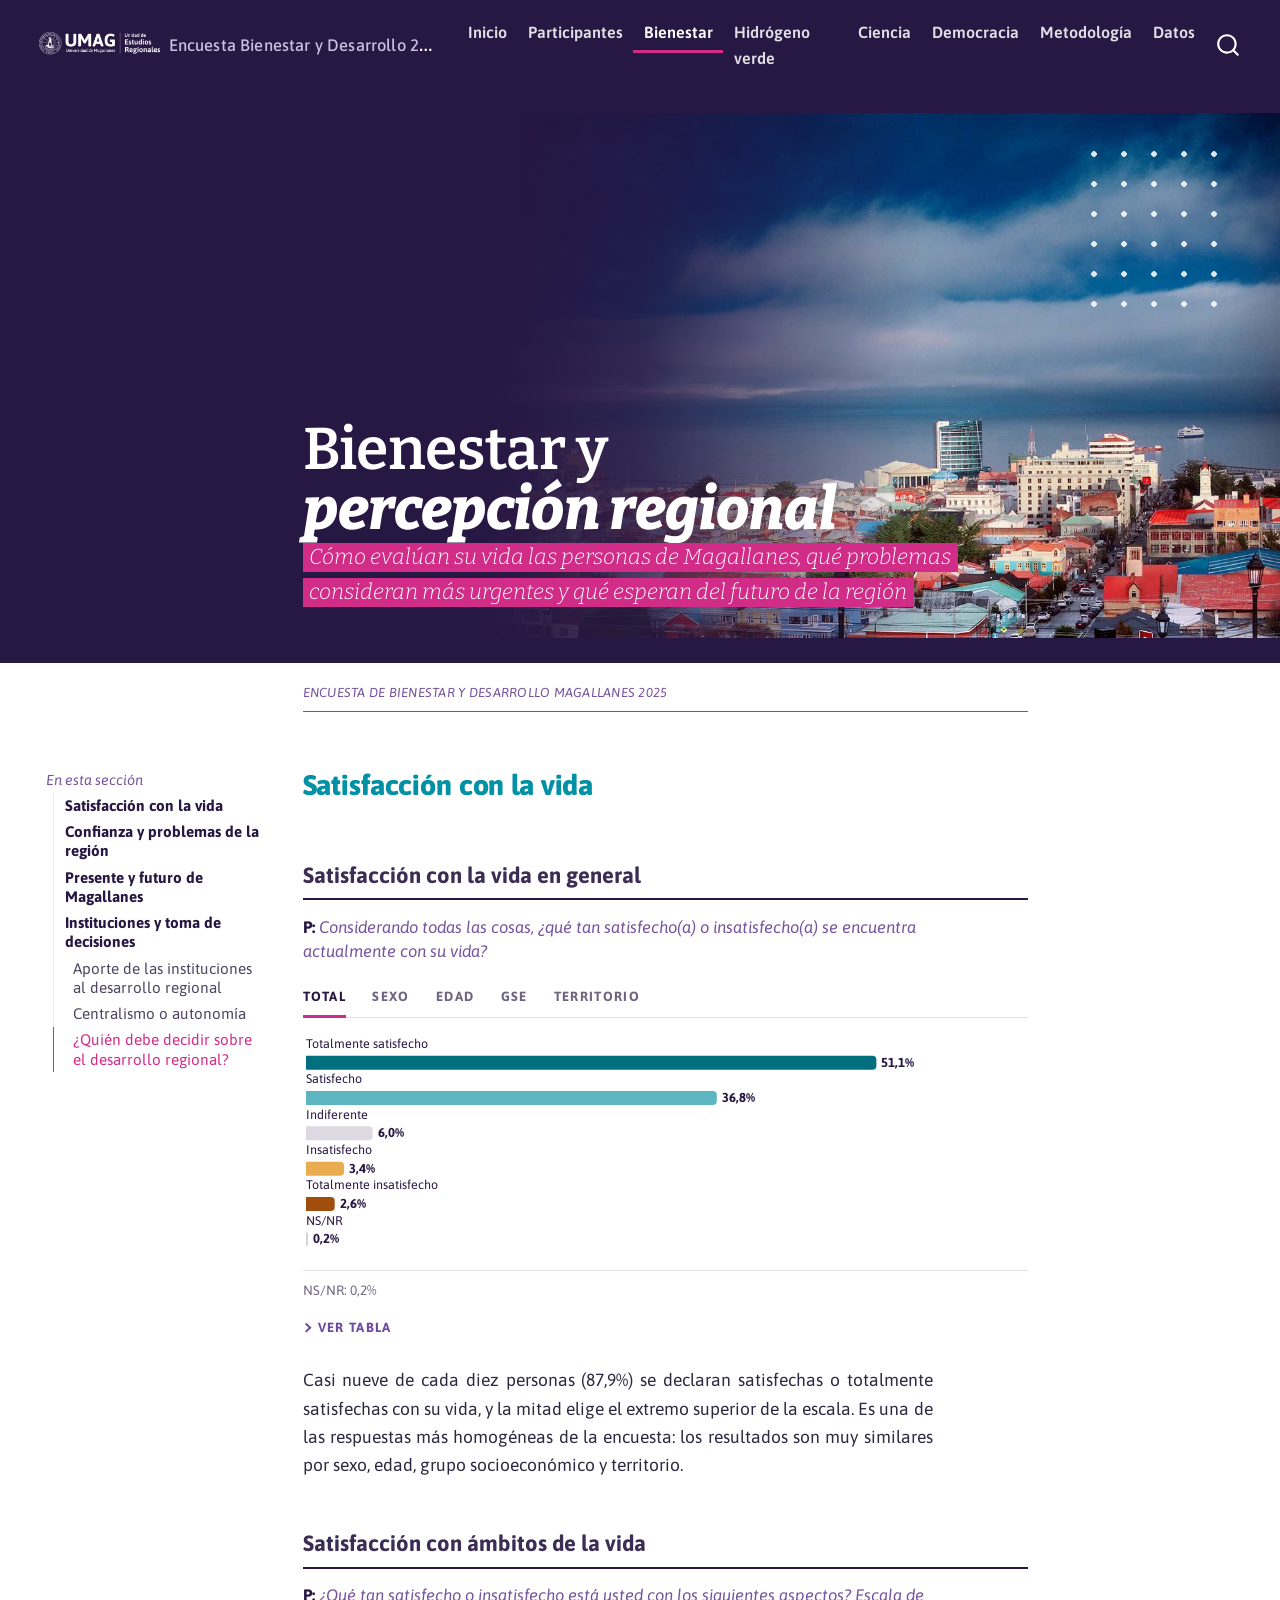
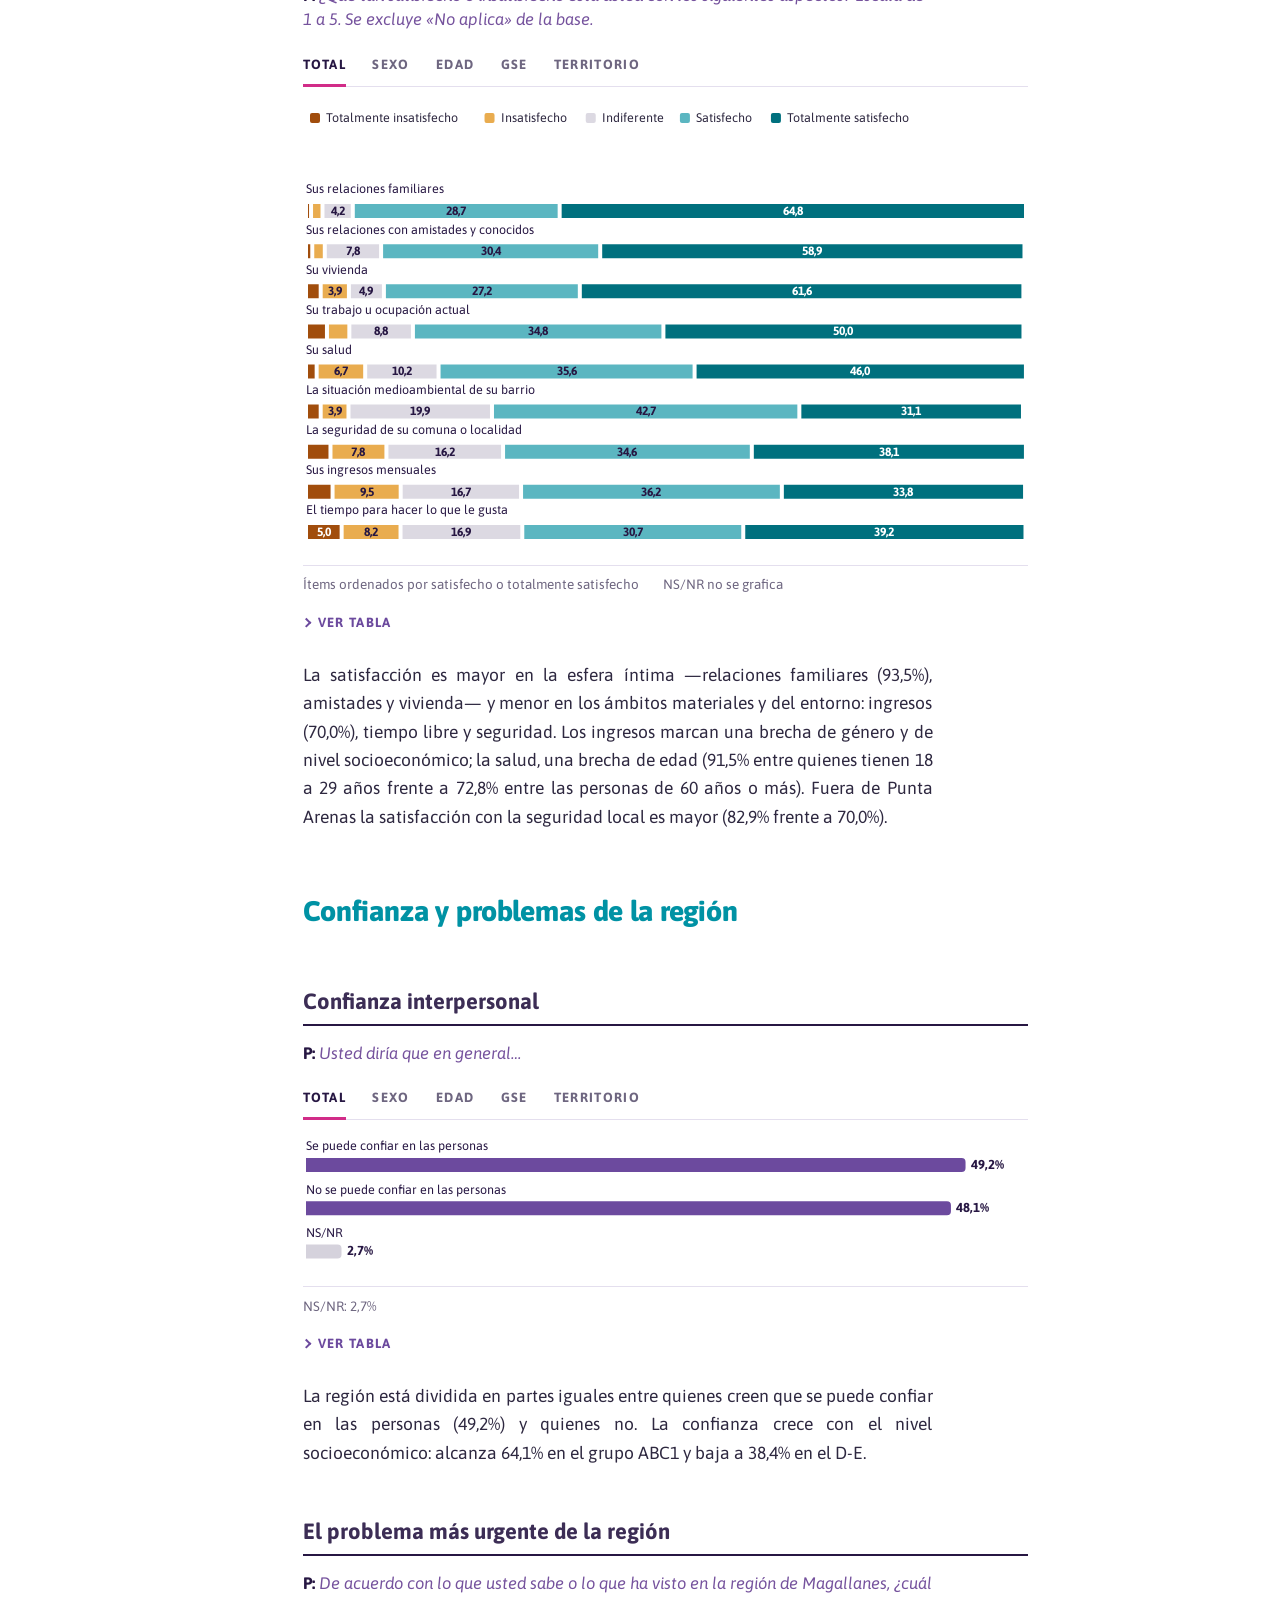
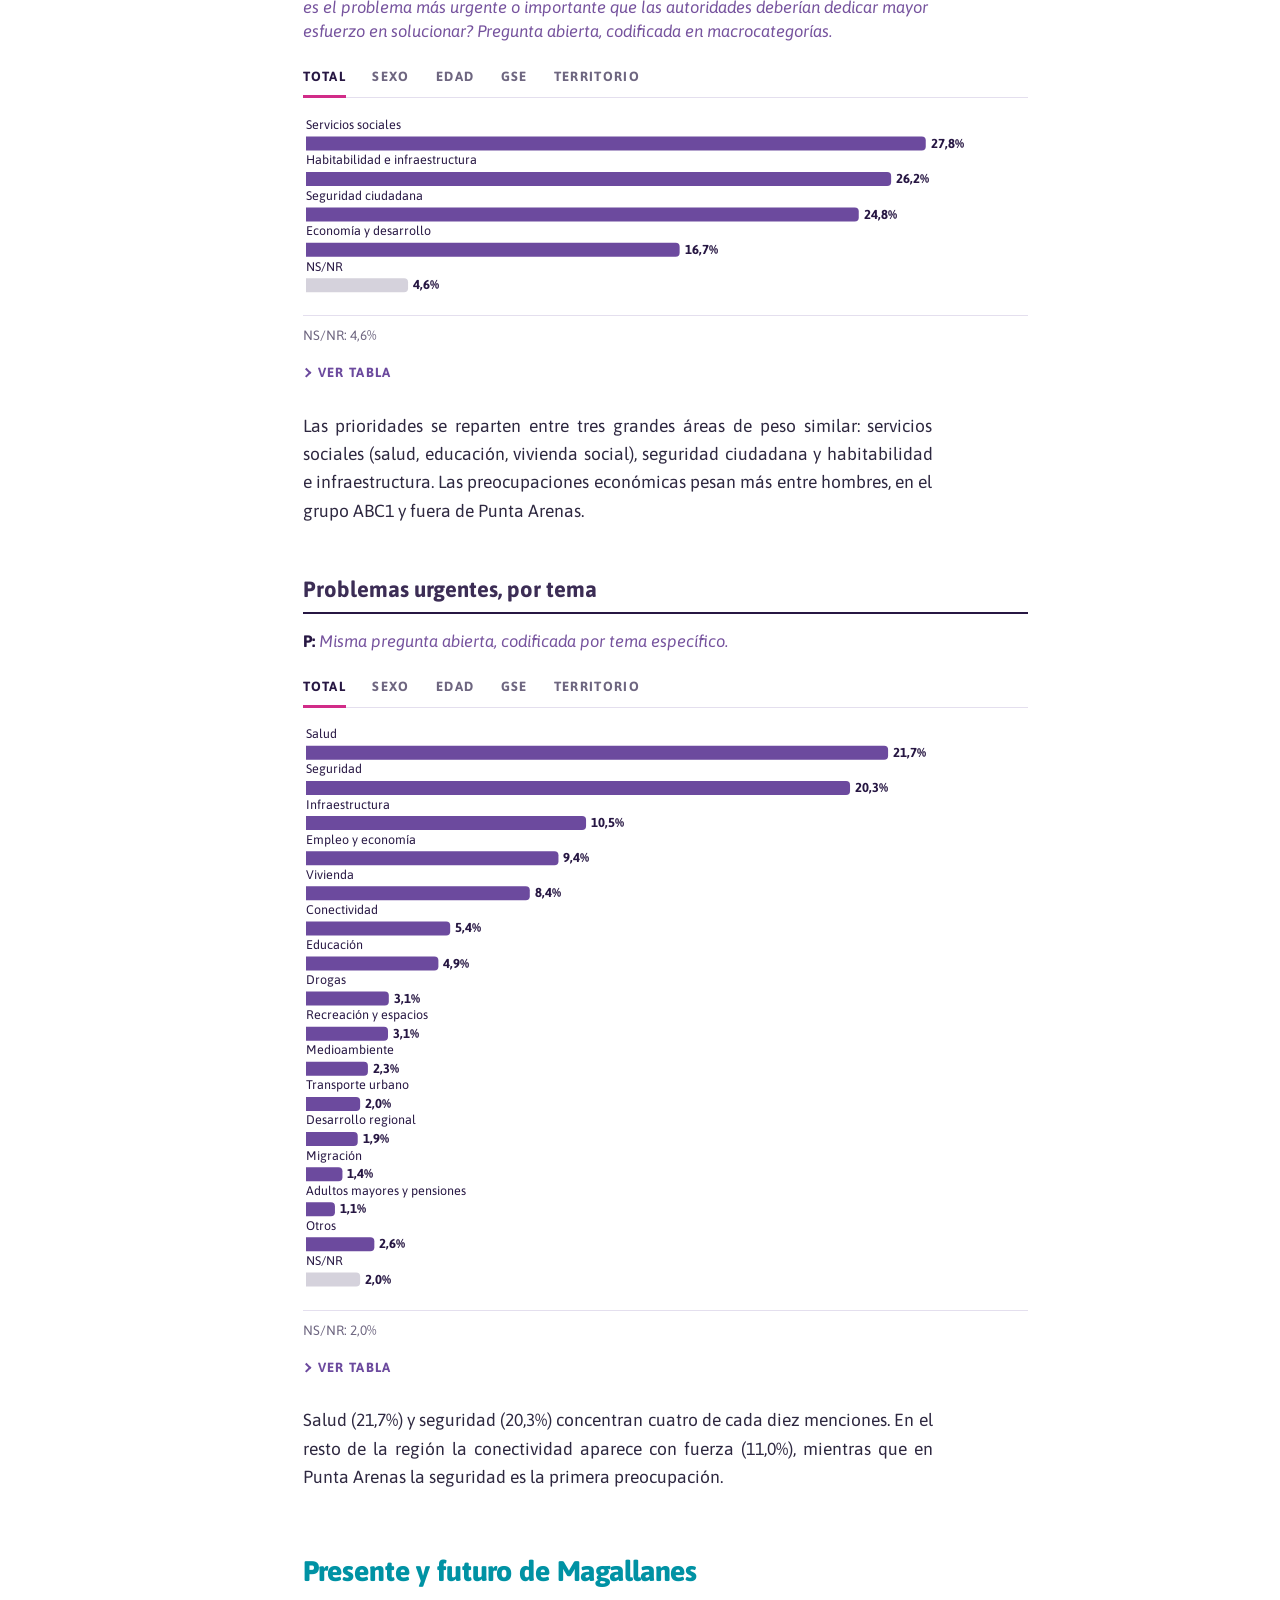
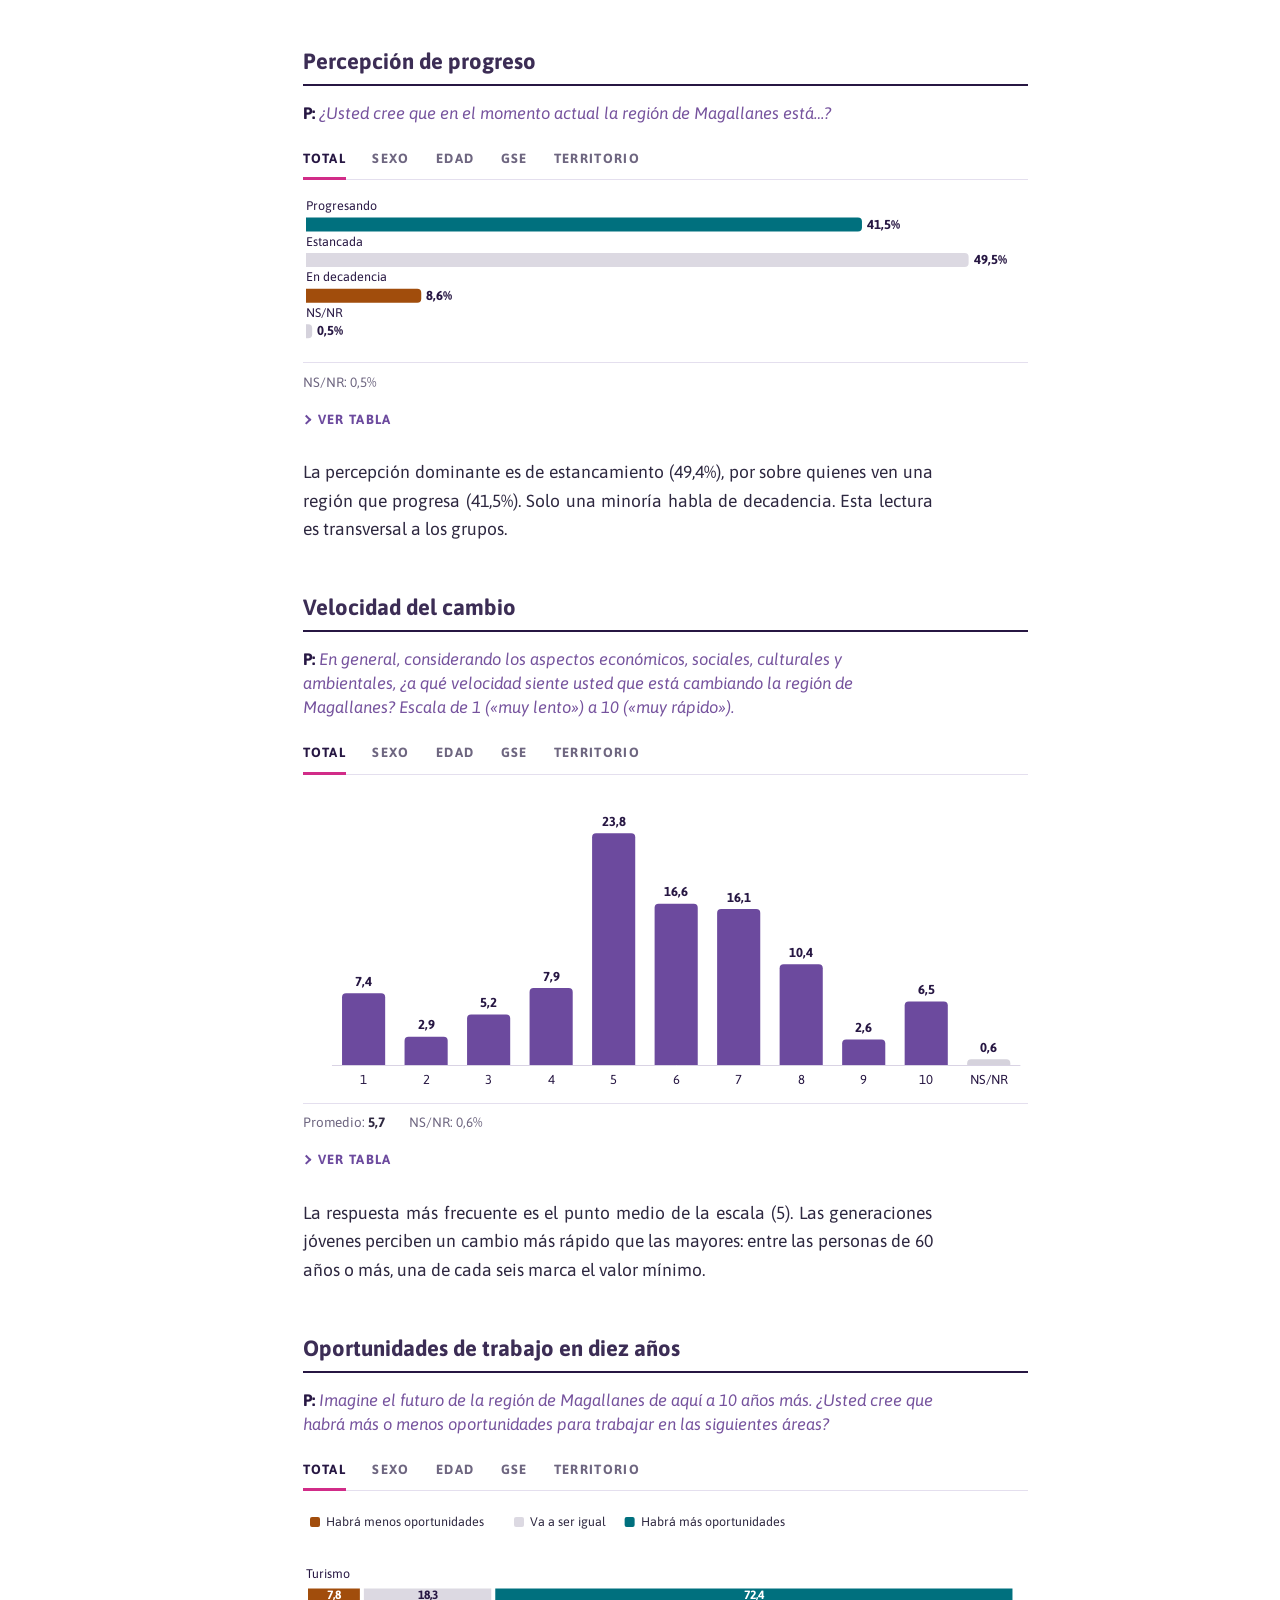
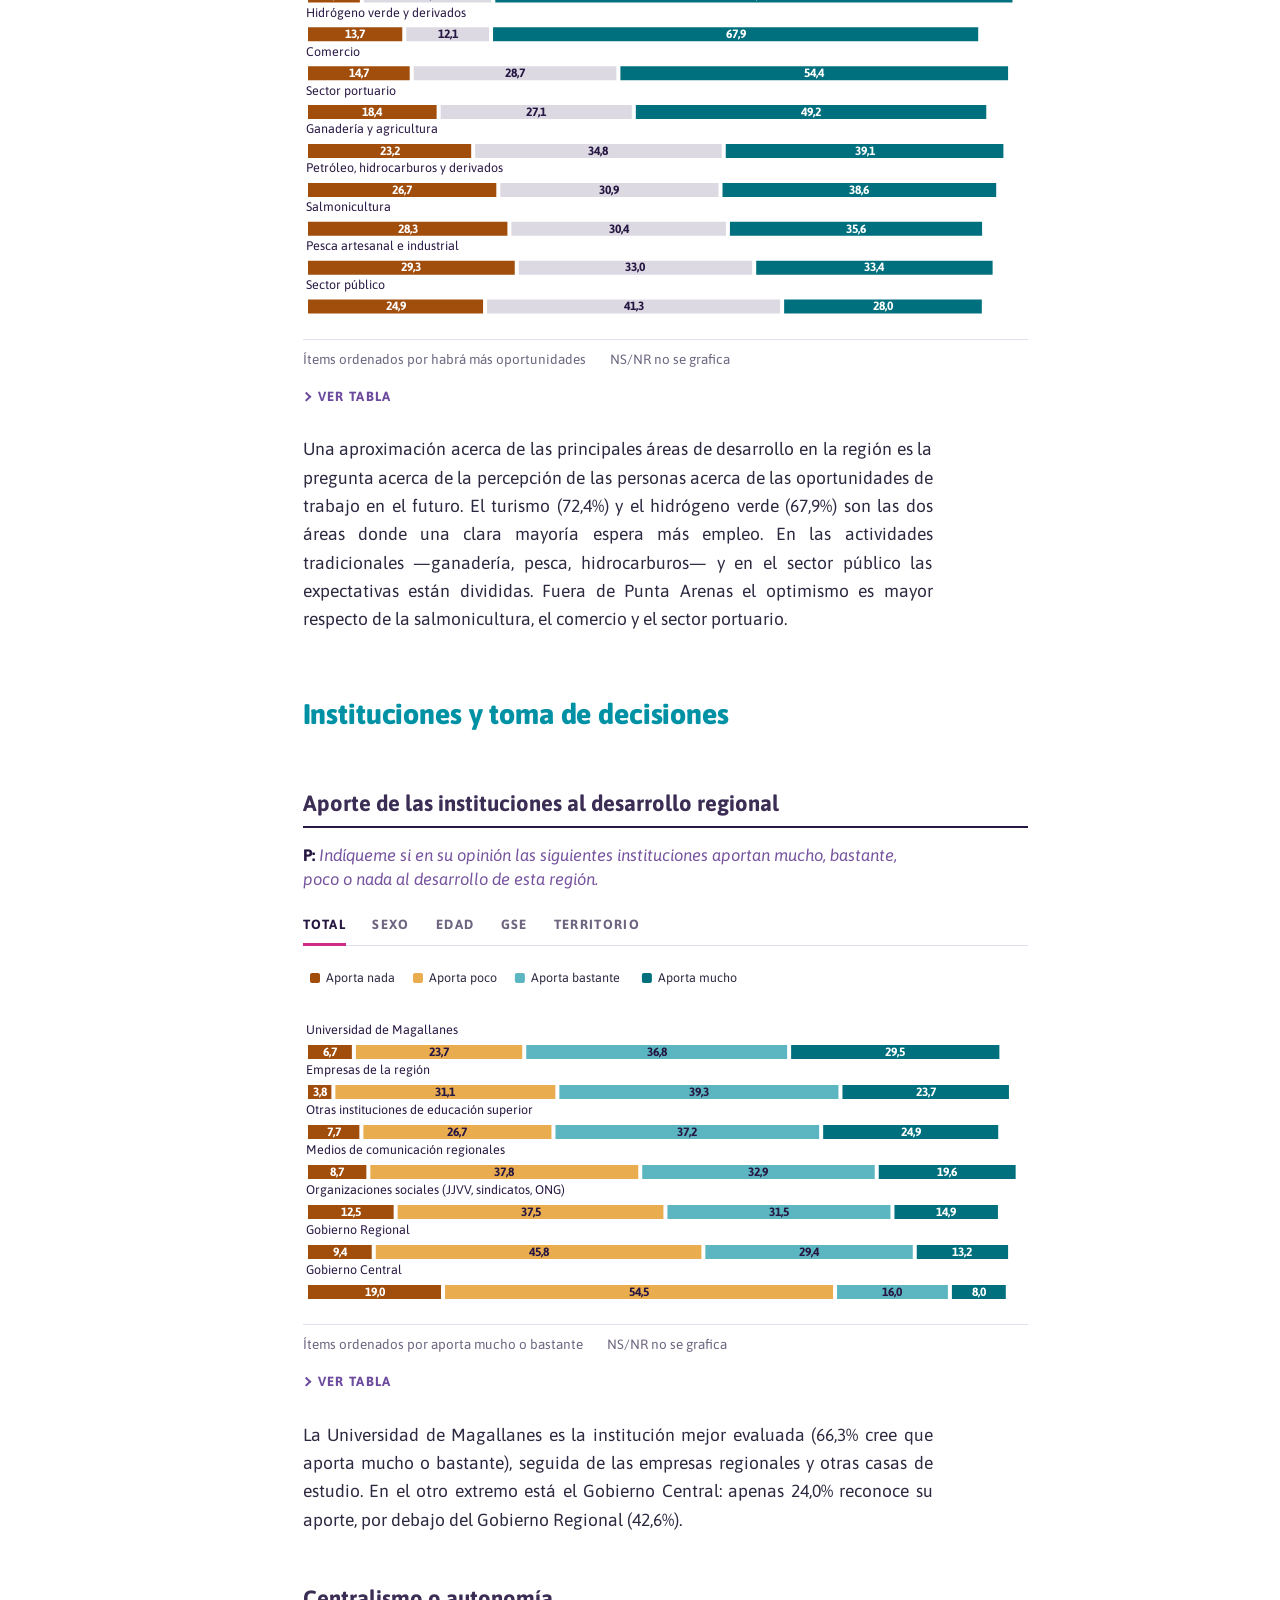
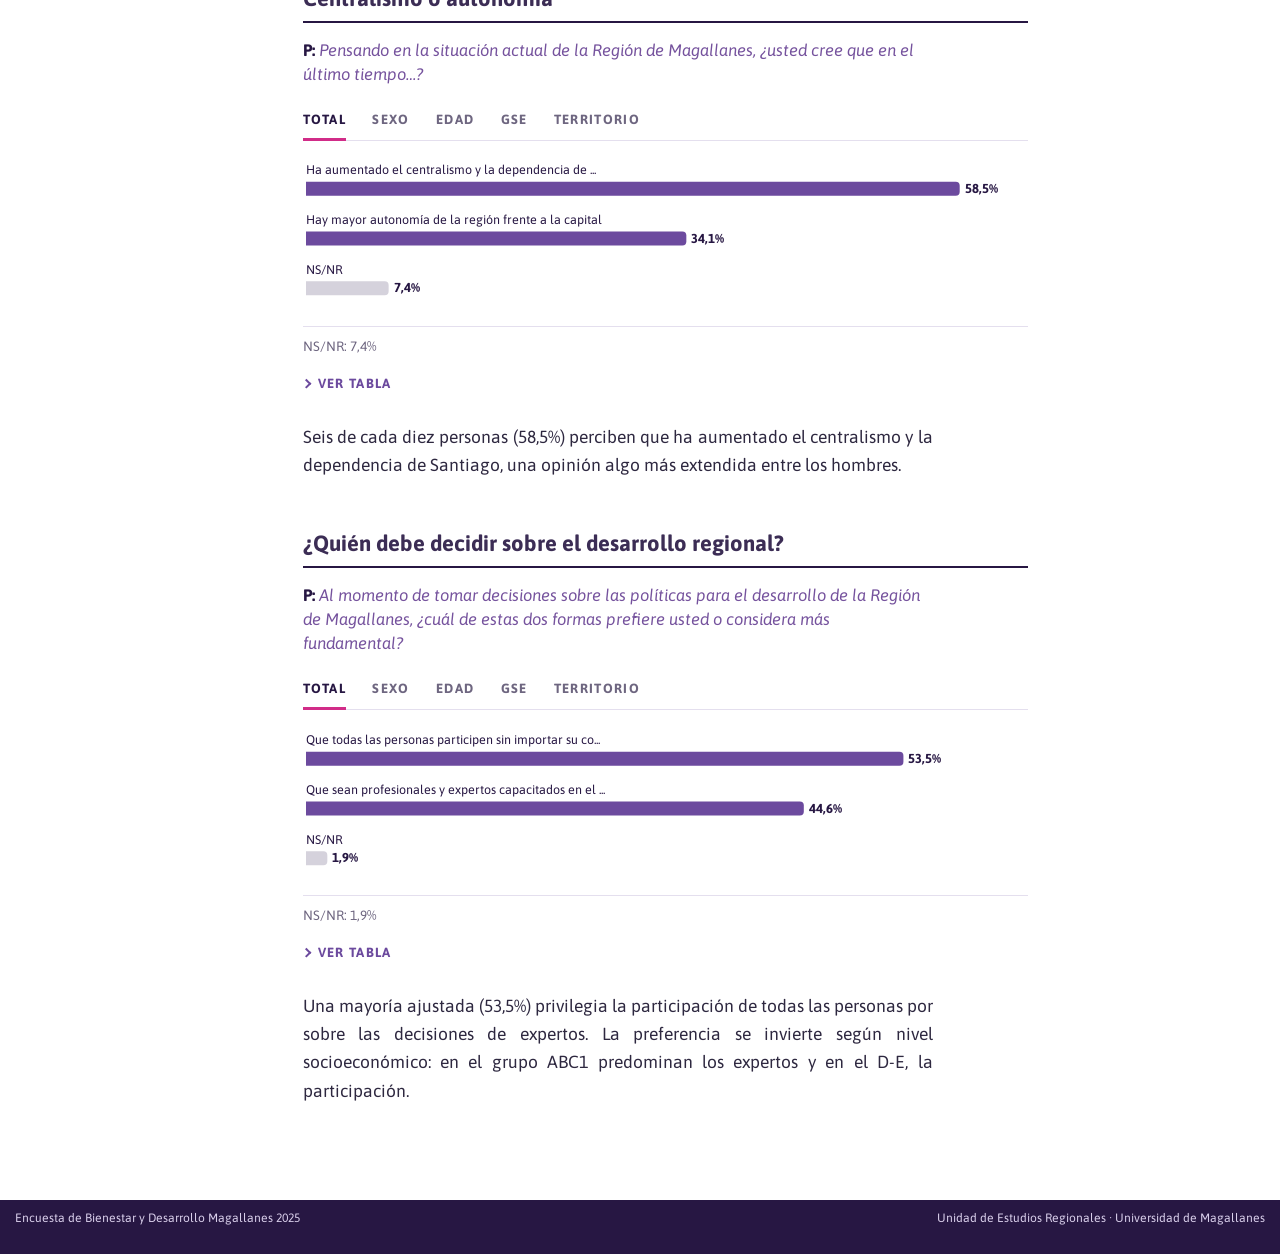
==== commit db3d3560: "Built site for gh-pages" ====
--- a/bienestar.html
+++ b/bienestar.html
@@ -42,7 +42,7 @@
 <link href="site_libs/quarto-html/quarto-syntax-highlighting-dc55a5b9e770e841cd82e46aadbfb9b0.css" rel="stylesheet" id="quarto-text-highlighting-styles">
 <script src="site_libs/bootstrap/bootstrap.min.js"></script>
 <link href="site_libs/bootstrap/bootstrap-icons.css" rel="stylesheet">
-<link href="site_libs/bootstrap/bootstrap-8ba363c06fc7f84dee9ae0ff17eda45b.min.css" rel="stylesheet" append-hash="true" id="quarto-bootstrap" data-mode="light">
+<link href="site_libs/bootstrap/bootstrap-643a73d9db60bcfeb9536fb080e2917a.min.css" rel="stylesheet" append-hash="true" id="quarto-bootstrap" data-mode="light">
 <script id="quarto-search-options" type="application/json">{
   "location": "navbar",
   "copy-button": false,
@@ -236,33 +236,33 @@
 <div class="q-paneles">
 <div class="q-panel activo" id="a1-1" role="tabpanel">
 <div class="ec-wrap" data-alto="224" data-alto-movil="286">
-<div id="htmlwidget-f0834404338f0452dd15" style="width:100%;height:224px;" class="echarts4r html-widget"></div>
-<script type="application/json" data-for="htmlwidget-f0834404338f0452dd15">{"x":{"theme":"","tl":false,"draw":true,"renderer":"canvas","events":[],"buttons":[],"opts":{"baseOption":{"textStyle":{"fontFamily":"'Asap', system-ui, sans-serif","color":"#2e2840"},"animationDuration":500,"grid":{"left":8,"right":64,"top":6,"bottom":6,"containLabel":true},"xAxis":{"type":"value","show":false},"yAxis":{"type":"category","data":["Totalmente satisfecho","Satisfecho","Indiferente","Insatisfecho","Totalmente insatisfecho","NS/NR"],"inverse":true,"axisTick":{"show":false},"axisLine":{"show":false},"axisLabel":{"color":"#271743","fontSize":14,"lineHeight":17,"margin":12,"interval":0}},"tooltip":{"backgroundColor":"#ffffff","borderColor":"#d9d3e4","borderWidth":1,"padding":[8,12],"textStyle":{"color":"#271743","fontFamily":"'Asap', system-ui, sans-serif","fontSize":13},"extraCssText":"box-shadow:0 6px 18px rgba(39,23,67,.16);border-radius:2px;border-top:3px solid #d12c88;","trigger":"item","formatter":"function(p){var f=function(v){return (Math.round(v*10)/10).toFixed(1).replace('.', ',');};return '<b>'+p.name.replace(/\\n/g,' ')+'<\/b><br>'+f(p.value)+'%';}"},"series":[{"type":"bar","data":[{"value":51.08,"n":338,"itemStyle":{"color":"#00707e"}},{"value":36.79,"n":241,"itemStyle":{"color":"#5bb6c1"}},{"value":5.97,"n":36,"itemStyle":{"color":"#dcd9e2"}},{"value":3.41,"n":20,"itemStyle":{"color":"#e9ac4f"}},{"value":2.57,"n":19,"itemStyle":{"color":"#a14d0c"}},{"value":0.18,"n":1,"itemStyle":{"color":"#d5d2dc"}}],"barMaxWidth":22,"barCategoryGap":"28%","itemStyle":{"borderRadius":[0,4,4,0]},"label":{"show":true,"position":"right","color":"#271743","fontWeight":"bold","fontSize":13,"formatter":"function(p){var f=function(v){return (Math.round(v*10)/10).toFixed(1).replace('.', ',');};return f(p.value)+'%';}"},"emphasis":{"itemStyle":{"opacity":0.85}}}]},"media":[{"query":{"maxWidth":560},"option":{"grid":{"left":0,"right":52,"top":4,"bottom":4,"containLabel":false},"yAxis":{"data":["Totalmente satisfecho","Satisfecho","Indiferente","Insatisfecho","Totalmente insatisfecho","NS/NR"],"axisLabel":{"inside":true,"verticalAlign":"bottom","align":"left","padding":[0,0,11,0],"margin":0,"fontSize":12.5,"lineHeight":15,"width":300,"overflow":"truncate"}},"series":[{"barMaxWidth":14}]}}]},"dispose":true},"evals":["opts.baseOption.tooltip.formatter","opts.baseOption.series.0.label.formatter"],"jsHooks":[]}</script>
+<div id="htmlwidget-2bd30d3e72f0aa29c60f" style="width:100%;height:224px;" class="echarts4r html-widget"></div>
+<script type="application/json" data-for="htmlwidget-2bd30d3e72f0aa29c60f">{"x":{"theme":"","tl":false,"draw":true,"renderer":"canvas","events":[],"buttons":[],"opts":{"baseOption":{"textStyle":{"fontFamily":"'Asap', system-ui, sans-serif","color":"#2e2840"},"animationDuration":500,"grid":{"left":8,"right":64,"top":6,"bottom":6,"containLabel":true},"xAxis":{"type":"value","show":false},"yAxis":{"type":"category","data":["Totalmente satisfecho","Satisfecho","Indiferente","Insatisfecho","Totalmente insatisfecho","NS/NR"],"inverse":true,"axisTick":{"show":false},"axisLine":{"show":false},"axisLabel":{"color":"#271743","fontSize":14,"lineHeight":17,"margin":12,"interval":0}},"tooltip":{"backgroundColor":"#ffffff","borderColor":"#d9d3e4","borderWidth":1,"padding":[8,12],"textStyle":{"color":"#271743","fontFamily":"'Asap', system-ui, sans-serif","fontSize":13},"extraCssText":"box-shadow:0 6px 18px rgba(39,23,67,.16);border-radius:2px;border-top:3px solid #d12c88;","trigger":"item","formatter":"function(p){var f=function(v){return (Math.round(v*10)/10).toFixed(1).replace('.', ',');};return '<b>'+p.name.replace(/\\n/g,' ')+'<\/b><br>'+f(p.value)+'%';}"},"series":[{"type":"bar","data":[{"value":51.08,"n":338,"itemStyle":{"color":"#00707e"}},{"value":36.79,"n":241,"itemStyle":{"color":"#5bb6c1"}},{"value":5.97,"n":36,"itemStyle":{"color":"#dcd9e2"}},{"value":3.41,"n":20,"itemStyle":{"color":"#e9ac4f"}},{"value":2.57,"n":19,"itemStyle":{"color":"#a14d0c"}},{"value":0.18,"n":1,"itemStyle":{"color":"#d5d2dc"}}],"barMaxWidth":22,"barCategoryGap":"28%","itemStyle":{"borderRadius":[0,4,4,0]},"label":{"show":true,"position":"right","color":"#271743","fontWeight":"bold","fontSize":13,"formatter":"function(p){var f=function(v){return (Math.round(v*10)/10).toFixed(1).replace('.', ',');};return f(p.value)+'%';}"},"emphasis":{"itemStyle":{"opacity":0.85}}}]},"media":[{"query":{"maxWidth":560},"option":{"grid":{"left":0,"right":52,"top":4,"bottom":4,"containLabel":false},"yAxis":{"data":["Totalmente satisfecho","Satisfecho","Indiferente","Insatisfecho","Totalmente insatisfecho","NS/NR"],"axisLabel":{"inside":true,"verticalAlign":"bottom","align":"left","padding":[0,0,11,0],"margin":0,"fontSize":12.5,"lineHeight":15,"width":300,"overflow":"truncate"}},"series":[{"barMaxWidth":14}]}}]},"dispose":true},"evals":["opts.baseOption.tooltip.formatter","opts.baseOption.series.0.label.formatter"],"jsHooks":[]}</script>
 </div>
 <div class="q-pie"><span>NS/NR: 0,2%</span></div>
 </div>
 <div class="q-panel " id="a1-2" role="tabpanel">
 <div class="ec-wrap" data-alto="170" data-alto-movil="239">
-<div id="htmlwidget-5f1f7d41fe30748d14ea" style="width:100%;height:170px;" class="echarts4r html-widget"></div>
-<script type="application/json" data-for="htmlwidget-5f1f7d41fe30748d14ea">{"x":{"theme":"","tl":false,"draw":true,"renderer":"canvas","events":[],"buttons":[],"opts":{"baseOption":{"textStyle":{"fontFamily":"'Asap', system-ui, sans-serif","color":"#2e2840"},"animationDuration":500,"legend":{"top":0,"left":0,"itemWidth":12,"itemHeight":12,"icon":"roundRect","textStyle":{"fontSize":12.5,"color":"#2e2840"}},"grid":{"left":8,"right":16,"top":40,"bottom":6,"containLabel":true},"xAxis":{"type":"value","show":false,"max":100},"yAxis":{"type":"category","data":["Total","Mujer","Hombre"],"inverse":true,"axisTick":{"show":false},"axisLine":{"show":false},"axisLabel":{"color":"#271743","fontSize":14,"lineHeight":17,"margin":12,"interval":0}},"tooltip":{"backgroundColor":"#ffffff","borderColor":"#d9d3e4","borderWidth":1,"padding":[8,12],"textStyle":{"color":"#271743","fontFamily":"'Asap', system-ui, sans-serif","fontSize":13},"extraCssText":"box-shadow:0 6px 18px rgba(39,23,67,.16);border-radius:2px;border-top:3px solid #d12c88;","trigger":"item","formatter":"function(p){var f=function(v){return (Math.round(v*10)/10).toFixed(1).replace('.', ',');};return '<b>'+p.name.replace(/\\n/g,' ')+'<\/b><br>'+p.marker+p.seriesName+': <b>'+f(p.value)+'%<\/b>';}"},"series":[{"name":"Totalmente insatisfecho","type":"bar","stack":"total","data":[{"value":2.57,"n":19},{"value":2.34,"n":9},{"value":2.79,"n":10}],"barMaxWidth":26,"itemStyle":{"color":"#a14d0c","borderColor":"#ffffff","borderWidth":2},"label":{"show":true,"position":"inside","color":"#ffffff","fontWeight":"bold","fontSize":12,"formatter":"function(p){var f=function(v){return (Math.round(v*10)/10).toFixed(1).replace('.', ',');};return p.value>=3?f(p.value):'';}"},"labelLayout":"function(p){return (p.labelRect.width + 6 > p.rect.width) ? {fontSize: 0.01} : {hideOverlap: true};}","emphasis":{"focus":"series"}},{"name":"Insatisfecho","type":"bar","stack":"total","data":[{"value":3.41,"n":20},{"value":3.11,"n":9},{"value":3.71,"n":11}],"barMaxWidth":26,"itemStyle":{"color":"#e9ac4f","borderColor":"#ffffff","borderWidth":2},"label":{"show":true,"position":"inside","color":"#271743","fontWeight":"bold","fontSize":12,"formatter":"function(p){var f=function(v){return (Math.round(v*10)/10).toFixed(1).replace('.', ',');};return p.value>=3?f(p.value):'';}"},"labelLayout":"function(p){return (p.labelRect.width + 6 > p.rect.width) ? {fontSize: 0.01} : {hideOverlap: true};}","emphasis":{"focus":"series"}},{"name":"Indiferente","type":"bar","stack":"total","data":[{"value":5.97,"n":36},{"value":6.37,"n":18},{"value":5.58,"n":18}],"barMaxWidth":26,"itemStyle":{"color":"#dcd9e2","borderColor":"#ffffff","borderWidth":2},"label":{"show":true,"position":"inside","color":"#271743","fontWeight":"bold","fontSize":12,"formatter":"function(p){var f=function(v){return (Math.round(v*10)/10).toFixed(1).replace('.', ',');};return p.value>=3?f(p.value):'';}"},"labelLayout":"function(p){return (p.labelRect.width + 6 > p.rect.width) ? {fontSize: 0.01} : {hideOverlap: true};}","emphasis":{"focus":"series"}},{"name":"Satisfecho","type":"bar","stack":"total","data":[{"value":36.79,"n":241},{"value":38.55,"n":122},{"value":35.11,"n":119}],"barMaxWidth":26,"itemStyle":{"color":"#5bb6c1","borderColor":"#ffffff","borderWidth":2},"label":{"show":true,"position":"inside","color":"#271743","fontWeight":"bold","fontSize":12,"formatter":"function(p){var f=function(v){return (Math.round(v*10)/10).toFixed(1).replace('.', ',');};return p.value>=3?f(p.value):'';}"},"labelLayout":"function(p){return (p.labelRect.width + 6 > p.rect.width) ? {fontSize: 0.01} : {hideOverlap: true};}","emphasis":{"focus":"series"}},{"name":"Totalmente satisfecho","type":"bar","stack":"total","data":[{"value":51.08,"n":338},{"value":49.26,"n":158},{"value":52.81,"n":180}],"barMaxWidth":26,"itemStyle":{"color":"#00707e","borderColor":"#ffffff","borderWidth":2},"label":{"show":true,"position":"inside","color":"#ffffff","fontWeight":"bold","fontSize":12,"formatter":"function(p){var f=function(v){return (Math.round(v*10)/10).toFixed(1).replace('.', ',');};return p.value>=3?f(p.value):'';}"},"labelLayout":"function(p){return (p.labelRect.width + 6 > p.rect.width) ? {fontSize: 0.01} : {hideOverlap: true};}","emphasis":{"focus":"series"}}]},"media":[{"query":{"maxWidth":560},"option":{"legend":{"type":"plain"},"grid":{"left":0,"right":2,"top":85,"bottom":4,"containLabel":false},"yAxis":{"data":["Total","Mujer","Hombre"],"axisLabel":{"inside":true,"verticalAlign":"bottom","align":"left","padding":[0,0,14,0],"margin":0,"fontSize":12.5,"lineHeight":15,"width":300,"overflow":"truncate"}},"series":[{"barMaxWidth":18},{"barMaxWidth":18},{"barMaxWidth":18},{"barMaxWidth":18},{"barMaxWidth":18}]}}]},"dispose":true},"evals":["opts.baseOption.tooltip.formatter","opts.baseOption.series.0.label.formatter","opts.baseOption.series.0.labelLayout","opts.baseOption.series.1.label.formatter","opts.baseOption.series.1.labelLayout","opts.baseOption.series.2.label.formatter","opts.baseOption.series.2.labelLayout","opts.baseOption.series.3.label.formatter","opts.baseOption.series.3.labelLayout","opts.baseOption.series.4.label.formatter","opts.baseOption.series.4.labelLayout"],"jsHooks":[]}</script>
+<div id="htmlwidget-39e500fa7c389a4ed2c6" style="width:100%;height:170px;" class="echarts4r html-widget"></div>
+<script type="application/json" data-for="htmlwidget-39e500fa7c389a4ed2c6">{"x":{"theme":"","tl":false,"draw":true,"renderer":"canvas","events":[],"buttons":[],"opts":{"baseOption":{"textStyle":{"fontFamily":"'Asap', system-ui, sans-serif","color":"#2e2840"},"animationDuration":500,"legend":{"top":0,"left":0,"itemWidth":12,"itemHeight":12,"icon":"roundRect","textStyle":{"fontSize":12.5,"color":"#2e2840"}},"grid":{"left":8,"right":16,"top":40,"bottom":6,"containLabel":true},"xAxis":{"type":"value","show":false,"max":100},"yAxis":{"type":"category","data":["Total","Mujer","Hombre"],"inverse":true,"axisTick":{"show":false},"axisLine":{"show":false},"axisLabel":{"color":"#271743","fontSize":14,"lineHeight":17,"margin":12,"interval":0}},"tooltip":{"backgroundColor":"#ffffff","borderColor":"#d9d3e4","borderWidth":1,"padding":[8,12],"textStyle":{"color":"#271743","fontFamily":"'Asap', system-ui, sans-serif","fontSize":13},"extraCssText":"box-shadow:0 6px 18px rgba(39,23,67,.16);border-radius:2px;border-top:3px solid #d12c88;","trigger":"item","formatter":"function(p){var f=function(v){return (Math.round(v*10)/10).toFixed(1).replace('.', ',');};return '<b>'+p.name.replace(/\\n/g,' ')+'<\/b><br>'+p.marker+p.seriesName+': <b>'+f(p.value)+'%<\/b>';}"},"series":[{"name":"Totalmente insatisfecho","type":"bar","stack":"total","data":[{"value":2.57,"n":19},{"value":2.34,"n":9},{"value":2.79,"n":10}],"barMaxWidth":26,"itemStyle":{"color":"#a14d0c","borderColor":"#ffffff","borderWidth":2},"label":{"show":true,"position":"inside","color":"#ffffff","fontWeight":"bold","fontSize":12,"formatter":"function(p){var f=function(v){return (Math.round(v*10)/10).toFixed(1).replace('.', ',');};return p.value>=3?f(p.value):'';}"},"labelLayout":"function(p){return (p.labelRect.width + 6 > p.rect.width) ? {fontSize: 0.01} : {hideOverlap: true};}","emphasis":{"focus":"series"}},{"name":"Insatisfecho","type":"bar","stack":"total","data":[{"value":3.41,"n":20},{"value":3.11,"n":9},{"value":3.71,"n":11}],"barMaxWidth":26,"itemStyle":{"color":"#e9ac4f","borderColor":"#ffffff","borderWidth":2},"label":{"show":true,"position":"inside","color":"#271743","fontWeight":"bold","fontSize":12,"formatter":"function(p){var f=function(v){return (Math.round(v*10)/10).toFixed(1).replace('.', ',');};return p.value>=3?f(p.value):'';}"},"labelLayout":"function(p){return (p.labelRect.width + 6 > p.rect.width) ? {fontSize: 0.01} : {hideOverlap: true};}","emphasis":{"focus":"series"}},{"name":"Indiferente","type":"bar","stack":"total","data":[{"value":5.97,"n":36},{"value":6.37,"n":18},{"value":5.58,"n":18}],"barMaxWidth":26,"itemStyle":{"color":"#dcd9e2","borderColor":"#ffffff","borderWidth":2},"label":{"show":true,"position":"inside","color":"#271743","fontWeight":"bold","fontSize":12,"formatter":"function(p){var f=function(v){return (Math.round(v*10)/10).toFixed(1).replace('.', ',');};return p.value>=3?f(p.value):'';}"},"labelLayout":"function(p){return (p.labelRect.width + 6 > p.rect.width) ? {fontSize: 0.01} : {hideOverlap: true};}","emphasis":{"focus":"series"}},{"name":"Satisfecho","type":"bar","stack":"total","data":[{"value":36.79,"n":241},{"value":38.55,"n":122},{"value":35.11,"n":119}],"barMaxWidth":26,"itemStyle":{"color":"#5bb6c1","borderColor":"#ffffff","borderWidth":2},"label":{"show":true,"position":"inside","color":"#271743","fontWeight":"bold","fontSize":12,"formatter":"function(p){var f=function(v){return (Math.round(v*10)/10).toFixed(1).replace('.', ',');};return p.value>=3?f(p.value):'';}"},"labelLayout":"function(p){return (p.labelRect.width + 6 > p.rect.width) ? {fontSize: 0.01} : {hideOverlap: true};}","emphasis":{"focus":"series"}},{"name":"Totalmente satisfecho","type":"bar","stack":"total","data":[{"value":51.08,"n":338},{"value":49.26,"n":158},{"value":52.81,"n":180}],"barMaxWidth":26,"itemStyle":{"color":"#00707e","borderColor":"#ffffff","borderWidth":2},"label":{"show":true,"position":"inside","color":"#ffffff","fontWeight":"bold","fontSize":12,"formatter":"function(p){var f=function(v){return (Math.round(v*10)/10).toFixed(1).replace('.', ',');};return p.value>=3?f(p.value):'';}"},"labelLayout":"function(p){return (p.labelRect.width + 6 > p.rect.width) ? {fontSize: 0.01} : {hideOverlap: true};}","emphasis":{"focus":"series"}}]},"media":[{"query":{"maxWidth":560},"option":{"legend":{"type":"plain"},"grid":{"left":0,"right":2,"top":85,"bottom":4,"containLabel":false},"yAxis":{"data":["Total","Mujer","Hombre"],"axisLabel":{"inside":true,"verticalAlign":"bottom","align":"left","padding":[0,0,14,0],"margin":0,"fontSize":12.5,"lineHeight":15,"width":300,"overflow":"truncate"}},"series":[{"barMaxWidth":18},{"barMaxWidth":18},{"barMaxWidth":18},{"barMaxWidth":18},{"barMaxWidth":18}]}}]},"dispose":true},"evals":["opts.baseOption.tooltip.formatter","opts.baseOption.series.0.label.formatter","opts.baseOption.series.0.labelLayout","opts.baseOption.series.1.label.formatter","opts.baseOption.series.1.labelLayout","opts.baseOption.series.2.label.formatter","opts.baseOption.series.2.labelLayout","opts.baseOption.series.3.label.formatter","opts.baseOption.series.3.labelLayout","opts.baseOption.series.4.label.formatter","opts.baseOption.series.4.labelLayout"],"jsHooks":[]}</script>
 </div>
 </div>
 <div class="q-panel " id="a1-3" role="tabpanel">
 <div class="ec-wrap" data-alto="250" data-alto-movil="339">
-<div id="htmlwidget-5fcb5b27c2697a3b3c77" style="width:100%;height:250px;" class="echarts4r html-widget"></div>
-<script type="application/json" data-for="htmlwidget-5fcb5b27c2697a3b3c77">{"x":{"theme":"","tl":false,"draw":true,"renderer":"canvas","events":[],"buttons":[],"opts":{"baseOption":{"textStyle":{"fontFamily":"'Asap', system-ui, sans-serif","color":"#2e2840"},"animationDuration":500,"legend":{"top":0,"left":0,"itemWidth":12,"itemHeight":12,"icon":"roundRect","textStyle":{"fontSize":12.5,"color":"#2e2840"}},"grid":{"left":8,"right":16,"top":40,"bottom":6,"containLabel":true},"xAxis":{"type":"value","show":false,"max":100},"yAxis":{"type":"category","data":["Total","18-29","30-44","45-59","60+"],"inverse":true,"axisTick":{"show":false},"axisLine":{"show":false},"axisLabel":{"color":"#271743","fontSize":14,"lineHeight":17,"margin":12,"interval":0}},"tooltip":{"backgroundColor":"#ffffff","borderColor":"#d9d3e4","borderWidth":1,"padding":[8,12],"textStyle":{"color":"#271743","fontFamily":"'Asap', system-ui, sans-serif","fontSize":13},"extraCssText":"box-shadow:0 6px 18px rgba(39,23,67,.16);border-radius:2px;border-top:3px solid #d12c88;","trigger":"item","formatter":"function(p){var f=function(v){return (Math.round(v*10)/10).toFixed(1).replace('.', ',');};return '<b>'+p.name.replace(/\\n/g,' ')+'<\/b><br>'+p.marker+p.seriesName+': <b>'+f(p.value)+'%<\/b>';}"},"series":[{"name":"Totalmente insatisfecho","type":"bar","stack":"total","data":[{"value":2.57,"n":19},{"value":2.91,"n":4},{"value":3.26,"n":6},{"value":2.16,"n":5},{"value":1.78,"n":4}],"barMaxWidth":26,"itemStyle":{"color":"#a14d0c","borderColor":"#ffffff","borderWidth":2},"label":{"show":true,"position":"inside","color":"#ffffff","fontWeight":"bold","fontSize":12,"formatter":"function(p){var f=function(v){return (Math.round(v*10)/10).toFixed(1).replace('.', ',');};return p.value>=3?f(p.value):'';}"},"labelLayout":"function(p){return (p.labelRect.width + 6 > p.rect.width) ? {fontSize: 0.01} : {hideOverlap: true};}","emphasis":{"focus":"series"}},{"name":"Insatisfecho","type":"bar","stack":"total","data":[{"value":3.41,"n":20},{"value":6.91,"n":7},{"value":2.62,"n":5},{"value":1.48,"n":2},{"value":3.87,"n":6}],"barMaxWidth":26,"itemStyle":{"color":"#e9ac4f","borderColor":"#ffffff","borderWidth":2},"label":{"show":true,"position":"inside","color":"#271743","fontWeight":"bold","fontSize":12,"formatter":"function(p){var f=function(v){return (Math.round(v*10)/10).toFixed(1).replace('.', ',');};return p.value>=3?f(p.value):'';}"},"labelLayout":"function(p){return (p.labelRect.width + 6 > p.rect.width) ? {fontSize: 0.01} : {hideOverlap: true};}","emphasis":{"focus":"series"}},{"name":"Indiferente","type":"bar","stack":"total","data":[{"value":5.97,"n":36},{"value":5.39,"n":5},{"value":6.79,"n":11},{"value":6.61,"n":11},{"value":4.55,"n":9}],"barMaxWidth":26,"itemStyle":{"color":"#dcd9e2","borderColor":"#ffffff","borderWidth":2},"label":{"show":true,"position":"inside","color":"#271743","fontWeight":"bold","fontSize":12,"formatter":"function(p){var f=function(v){return (Math.round(v*10)/10).toFixed(1).replace('.', ',');};return p.value>=3?f(p.value):'';}"},"labelLayout":"function(p){return (p.labelRect.width + 6 > p.rect.width) ? {fontSize: 0.01} : {hideOverlap: true};}","emphasis":{"focus":"series"}},{"name":"Satisfecho","type":"bar","stack":"total","data":[{"value":36.79,"n":241},{"value":35.84,"n":34},{"value":37.72,"n":72},{"value":35.3,"n":66},{"value":37.89,"n":69}],"barMaxWidth":26,"itemStyle":{"color":"#5bb6c1","borderColor":"#ffffff","borderWidth":2},"label":{"show":true,"position":"inside","color":"#271743","fontWeight":"bold","fontSize":12,"formatter":"function(p){var f=function(v){return (Math.round(v*10)/10).toFixed(1).replace('.', ',');};return p.value>=3?f(p.value):'';}"},"labelLayout":"function(p){return (p.labelRect.width + 6 > p.rect.width) ? {fontSize: 0.01} : {hideOverlap: true};}","emphasis":{"focus":"series"}},{"name":"Totalmente satisfecho","type":"bar","stack":"total","data":[{"value":51.08,"n":338},{"value":48.95,"n":43},{"value":49.61,"n":98},{"value":53.74,"n":102},{"value":51.91,"n":95}],"barMaxWidth":26,"itemStyle":{"color":"#00707e","borderColor":"#ffffff","borderWidth":2},"label":{"show":true,"position":"inside","color":"#ffffff","fontWeight":"bold","fontSize":12,"formatter":"function(p){var f=function(v){return (Math.round(v*10)/10).toFixed(1).replace('.', ',');};return p.value>=3?f(p.value):'';}"},"labelLayout":"function(p){return (p.labelRect.width + 6 > p.rect.width) ? {fontSize: 0.01} : {hideOverlap: true};}","emphasis":{"focus":"series"}}]},"media":[{"query":{"maxWidth":560},"option":{"legend":{"type":"plain"},"grid":{"left":0,"right":2,"top":85,"bottom":4,"containLabel":false},"yAxis":{"data":["Total","18-29","30-44","45-59","60+"],"axisLabel":{"inside":true,"verticalAlign":"bottom","align":"left","padding":[0,0,14,0],"margin":0,"fontSize":12.5,"lineHeight":15,"width":300,"overflow":"truncate"}},"series":[{"barMaxWidth":18},{"barMaxWidth":18},{"barMaxWidth":18},{"barMaxWidth":18},{"barMaxWidth":18}]}}]},"dispose":true},"evals":["opts.baseOption.tooltip.formatter","opts.baseOption.series.0.label.formatter","opts.baseOption.series.0.labelLayout","opts.baseOption.series.1.label.formatter","opts.baseOption.series.1.labelLayout","opts.baseOption.series.2.label.formatter","opts.baseOption.series.2.labelLayout","opts.baseOption.series.3.label.formatter","opts.baseOption.series.3.labelLayout","opts.baseOption.series.4.label.formatter","opts.baseOption.series.4.labelLayout"],"jsHooks":[]}</script>
+<div id="htmlwidget-d0409aa996a14cf88f84" style="width:100%;height:250px;" class="echarts4r html-widget"></div>
+<script type="application/json" data-for="htmlwidget-d0409aa996a14cf88f84">{"x":{"theme":"","tl":false,"draw":true,"renderer":"canvas","events":[],"buttons":[],"opts":{"baseOption":{"textStyle":{"fontFamily":"'Asap', system-ui, sans-serif","color":"#2e2840"},"animationDuration":500,"legend":{"top":0,"left":0,"itemWidth":12,"itemHeight":12,"icon":"roundRect","textStyle":{"fontSize":12.5,"color":"#2e2840"}},"grid":{"left":8,"right":16,"top":40,"bottom":6,"containLabel":true},"xAxis":{"type":"value","show":false,"max":100},"yAxis":{"type":"category","data":["Total","18-29","30-44","45-59","60+"],"inverse":true,"axisTick":{"show":false},"axisLine":{"show":false},"axisLabel":{"color":"#271743","fontSize":14,"lineHeight":17,"margin":12,"interval":0}},"tooltip":{"backgroundColor":"#ffffff","borderColor":"#d9d3e4","borderWidth":1,"padding":[8,12],"textStyle":{"color":"#271743","fontFamily":"'Asap', system-ui, sans-serif","fontSize":13},"extraCssText":"box-shadow:0 6px 18px rgba(39,23,67,.16);border-radius:2px;border-top:3px solid #d12c88;","trigger":"item","formatter":"function(p){var f=function(v){return (Math.round(v*10)/10).toFixed(1).replace('.', ',');};return '<b>'+p.name.replace(/\\n/g,' ')+'<\/b><br>'+p.marker+p.seriesName+': <b>'+f(p.value)+'%<\/b>';}"},"series":[{"name":"Totalmente insatisfecho","type":"bar","stack":"total","data":[{"value":2.57,"n":19},{"value":2.91,"n":4},{"value":3.26,"n":6},{"value":2.16,"n":5},{"value":1.78,"n":4}],"barMaxWidth":26,"itemStyle":{"color":"#a14d0c","borderColor":"#ffffff","borderWidth":2},"label":{"show":true,"position":"inside","color":"#ffffff","fontWeight":"bold","fontSize":12,"formatter":"function(p){var f=function(v){return (Math.round(v*10)/10).toFixed(1).replace('.', ',');};return p.value>=3?f(p.value):'';}"},"labelLayout":"function(p){return (p.labelRect.width + 6 > p.rect.width) ? {fontSize: 0.01} : {hideOverlap: true};}","emphasis":{"focus":"series"}},{"name":"Insatisfecho","type":"bar","stack":"total","data":[{"value":3.41,"n":20},{"value":6.91,"n":7},{"value":2.62,"n":5},{"value":1.48,"n":2},{"value":3.87,"n":6}],"barMaxWidth":26,"itemStyle":{"color":"#e9ac4f","borderColor":"#ffffff","borderWidth":2},"label":{"show":true,"position":"inside","color":"#271743","fontWeight":"bold","fontSize":12,"formatter":"function(p){var f=function(v){return (Math.round(v*10)/10).toFixed(1).replace('.', ',');};return p.value>=3?f(p.value):'';}"},"labelLayout":"function(p){return (p.labelRect.width + 6 > p.rect.width) ? {fontSize: 0.01} : {hideOverlap: true};}","emphasis":{"focus":"series"}},{"name":"Indiferente","type":"bar","stack":"total","data":[{"value":5.97,"n":36},{"value":5.39,"n":5},{"value":6.79,"n":11},{"value":6.61,"n":11},{"value":4.55,"n":9}],"barMaxWidth":26,"itemStyle":{"color":"#dcd9e2","borderColor":"#ffffff","borderWidth":2},"label":{"show":true,"position":"inside","color":"#271743","fontWeight":"bold","fontSize":12,"formatter":"function(p){var f=function(v){return (Math.round(v*10)/10).toFixed(1).replace('.', ',');};return p.value>=3?f(p.value):'';}"},"labelLayout":"function(p){return (p.labelRect.width + 6 > p.rect.width) ? {fontSize: 0.01} : {hideOverlap: true};}","emphasis":{"focus":"series"}},{"name":"Satisfecho","type":"bar","stack":"total","data":[{"value":36.79,"n":241},{"value":35.84,"n":34},{"value":37.72,"n":72},{"value":35.3,"n":66},{"value":37.89,"n":69}],"barMaxWidth":26,"itemStyle":{"color":"#5bb6c1","borderColor":"#ffffff","borderWidth":2},"label":{"show":true,"position":"inside","color":"#271743","fontWeight":"bold","fontSize":12,"formatter":"function(p){var f=function(v){return (Math.round(v*10)/10).toFixed(1).replace('.', ',');};return p.value>=3?f(p.value):'';}"},"labelLayout":"function(p){return (p.labelRect.width + 6 > p.rect.width) ? {fontSize: 0.01} : {hideOverlap: true};}","emphasis":{"focus":"series"}},{"name":"Totalmente satisfecho","type":"bar","stack":"total","data":[{"value":51.08,"n":338},{"value":48.95,"n":43},{"value":49.61,"n":98},{"value":53.74,"n":102},{"value":51.91,"n":95}],"barMaxWidth":26,"itemStyle":{"color":"#00707e","borderColor":"#ffffff","borderWidth":2},"label":{"show":true,"position":"inside","color":"#ffffff","fontWeight":"bold","fontSize":12,"formatter":"function(p){var f=function(v){return (Math.round(v*10)/10).toFixed(1).replace('.', ',');};return p.value>=3?f(p.value):'';}"},"labelLayout":"function(p){return (p.labelRect.width + 6 > p.rect.width) ? {fontSize: 0.01} : {hideOverlap: true};}","emphasis":{"focus":"series"}}]},"media":[{"query":{"maxWidth":560},"option":{"legend":{"type":"plain"},"grid":{"left":0,"right":2,"top":85,"bottom":4,"containLabel":false},"yAxis":{"data":["Total","18-29","30-44","45-59","60+"],"axisLabel":{"inside":true,"verticalAlign":"bottom","align":"left","padding":[0,0,14,0],"margin":0,"fontSize":12.5,"lineHeight":15,"width":300,"overflow":"truncate"}},"series":[{"barMaxWidth":18},{"barMaxWidth":18},{"barMaxWidth":18},{"barMaxWidth":18},{"barMaxWidth":18}]}}]},"dispose":true},"evals":["opts.baseOption.tooltip.formatter","opts.baseOption.series.0.label.formatter","opts.baseOption.series.0.labelLayout","opts.baseOption.series.1.label.formatter","opts.baseOption.series.1.labelLayout","opts.baseOption.series.2.label.formatter","opts.baseOption.series.2.labelLayout","opts.baseOption.series.3.label.formatter","opts.baseOption.series.3.labelLayout","opts.baseOption.series.4.label.formatter","opts.baseOption.series.4.labelLayout"],"jsHooks":[]}</script>
 </div>
 </div>
 <div class="q-panel " id="a1-4" role="tabpanel">
 <div class="ec-wrap" data-alto="210" data-alto-movil="289">
-<div id="htmlwidget-92ae38af1bd783d0035a" style="width:100%;height:210px;" class="echarts4r html-widget"></div>
-<script type="application/json" data-for="htmlwidget-92ae38af1bd783d0035a">{"x":{"theme":"","tl":false,"draw":true,"renderer":"canvas","events":[],"buttons":[],"opts":{"baseOption":{"textStyle":{"fontFamily":"'Asap', system-ui, sans-serif","color":"#2e2840"},"animationDuration":500,"legend":{"top":0,"left":0,"itemWidth":12,"itemHeight":12,"icon":"roundRect","textStyle":{"fontSize":12.5,"color":"#2e2840"}},"grid":{"left":8,"right":16,"top":40,"bottom":6,"containLabel":true},"xAxis":{"type":"value","show":false,"max":100},"yAxis":{"type":"category","data":["Total","ABC1","C2-C3","D-E"],"inverse":true,"axisTick":{"show":false},"axisLine":{"show":false},"axisLabel":{"color":"#271743","fontSize":14,"lineHeight":17,"margin":12,"interval":0}},"tooltip":{"backgroundColor":"#ffffff","borderColor":"#d9d3e4","borderWidth":1,"padding":[8,12],"textStyle":{"color":"#271743","fontFamily":"'Asap', system-ui, sans-serif","fontSize":13},"extraCssText":"box-shadow:0 6px 18px rgba(39,23,67,.16);border-radius:2px;border-top:3px solid #d12c88;","trigger":"item","formatter":"function(p){var f=function(v){return (Math.round(v*10)/10).toFixed(1).replace('.', ',');};return '<b>'+p.name.replace(/\\n/g,' ')+'<\/b><br>'+p.marker+p.seriesName+': <b>'+f(p.value)+'%<\/b>';}"},"series":[{"name":"Totalmente insatisfecho","type":"bar","stack":"total","data":[{"value":2.57,"n":19},{"value":0.77,"n":1},{"value":2.72,"n":11},{"value":4.45,"n":7}],"barMaxWidth":26,"itemStyle":{"color":"#a14d0c","borderColor":"#ffffff","borderWidth":2},"label":{"show":true,"position":"inside","color":"#ffffff","fontWeight":"bold","fontSize":12,"formatter":"function(p){var f=function(v){return (Math.round(v*10)/10).toFixed(1).replace('.', ',');};return p.value>=3?f(p.value):'';}"},"labelLayout":"function(p){return (p.labelRect.width + 6 > p.rect.width) ? {fontSize: 0.01} : {hideOverlap: true};}","emphasis":{"focus":"series"}},{"name":"Insatisfecho","type":"bar","stack":"total","data":[{"value":3.41,"n":20},{"value":0.88,"n":1},{"value":4.09,"n":13},{"value":4.83,"n":6}],"barMaxWidth":26,"itemStyle":{"color":"#e9ac4f","borderColor":"#ffffff","borderWidth":2},"label":{"show":true,"position":"inside","color":"#271743","fontWeight":"bold","fontSize":12,"formatter":"function(p){var f=function(v){return (Math.round(v*10)/10).toFixed(1).replace('.', ',');};return p.value>=3?f(p.value):'';}"},"labelLayout":"function(p){return (p.labelRect.width + 6 > p.rect.width) ? {fontSize: 0.01} : {hideOverlap: true};}","emphasis":{"focus":"series"}},{"name":"Indiferente","type":"bar","stack":"total","data":[{"value":5.97,"n":36},{"value":4.98,"n":8},{"value":5.85,"n":17},{"value":7.51,"n":11}],"barMaxWidth":26,"itemStyle":{"color":"#dcd9e2","borderColor":"#ffffff","borderWidth":2},"label":{"show":true,"position":"inside","color":"#271743","fontWeight":"bold","fontSize":12,"formatter":"function(p){var f=function(v){return (Math.round(v*10)/10).toFixed(1).replace('.', ',');};return p.value>=3?f(p.value):'';}"},"labelLayout":"function(p){return (p.labelRect.width + 6 > p.rect.width) ? {fontSize: 0.01} : {hideOverlap: true};}","emphasis":{"focus":"series"}},{"name":"Satisfecho","type":"bar","stack":"total","data":[{"value":36.79,"n":241},{"value":36.35,"n":59},{"value":38.12,"n":136},{"value":33.85,"n":46}],"barMaxWidth":26,"itemStyle":{"color":"#5bb6c1","borderColor":"#ffffff","borderWidth":2},"label":{"show":true,"position":"inside","color":"#271743","fontWeight":"bold","fontSize":12,"formatter":"function(p){var f=function(v){return (Math.round(v*10)/10).toFixed(1).replace('.', ',');};return p.value>=3?f(p.value):'';}"},"labelLayout":"function(p){return (p.labelRect.width + 6 > p.rect.width) ? {fontSize: 0.01} : {hideOverlap: true};}","emphasis":{"focus":"series"}},{"name":"Totalmente satisfecho","type":"bar","stack":"total","data":[{"value":51.08,"n":338},{"value":57.02,"n":92},{"value":48.88,"n":178},{"value":49.37,"n":68}],"barMaxWidth":26,"itemStyle":{"color":"#00707e","borderColor":"#ffffff","borderWidth":2},"label":{"show":true,"position":"inside","color":"#ffffff","fontWeight":"bold","fontSize":12,"formatter":"function(p){var f=function(v){return (Math.round(v*10)/10).toFixed(1).replace('.', ',');};return p.value>=3?f(p.value):'';}"},"labelLayout":"function(p){return (p.labelRect.width + 6 > p.rect.width) ? {fontSize: 0.01} : {hideOverlap: true};}","emphasis":{"focus":"series"}}]},"media":[{"query":{"maxWidth":560},"option":{"legend":{"type":"plain"},"grid":{"left":0,"right":2,"top":85,"bottom":4,"containLabel":false},"yAxis":{"data":["Total","ABC1","C2-C3","D-E"],"axisLabel":{"inside":true,"verticalAlign":"bottom","align":"left","padding":[0,0,14,0],"margin":0,"fontSize":12.5,"lineHeight":15,"width":300,"overflow":"truncate"}},"series":[{"barMaxWidth":18},{"barMaxWidth":18},{"barMaxWidth":18},{"barMaxWidth":18},{"barMaxWidth":18}]}}]},"dispose":true},"evals":["opts.baseOption.tooltip.formatter","opts.baseOption.series.0.label.formatter","opts.baseOption.series.0.labelLayout","opts.baseOption.series.1.label.formatter","opts.baseOption.series.1.labelLayout","opts.baseOption.series.2.label.formatter","opts.baseOption.series.2.labelLayout","opts.baseOption.series.3.label.formatter","opts.baseOption.series.3.labelLayout","opts.baseOption.series.4.label.formatter","opts.baseOption.series.4.labelLayout"],"jsHooks":[]}</script>
+<div id="htmlwidget-1ad89b28fe35aa443948" style="width:100%;height:210px;" class="echarts4r html-widget"></div>
+<script type="application/json" data-for="htmlwidget-1ad89b28fe35aa443948">{"x":{"theme":"","tl":false,"draw":true,"renderer":"canvas","events":[],"buttons":[],"opts":{"baseOption":{"textStyle":{"fontFamily":"'Asap', system-ui, sans-serif","color":"#2e2840"},"animationDuration":500,"legend":{"top":0,"left":0,"itemWidth":12,"itemHeight":12,"icon":"roundRect","textStyle":{"fontSize":12.5,"color":"#2e2840"}},"grid":{"left":8,"right":16,"top":40,"bottom":6,"containLabel":true},"xAxis":{"type":"value","show":false,"max":100},"yAxis":{"type":"category","data":["Total","ABC1","C2-C3","D-E"],"inverse":true,"axisTick":{"show":false},"axisLine":{"show":false},"axisLabel":{"color":"#271743","fontSize":14,"lineHeight":17,"margin":12,"interval":0}},"tooltip":{"backgroundColor":"#ffffff","borderColor":"#d9d3e4","borderWidth":1,"padding":[8,12],"textStyle":{"color":"#271743","fontFamily":"'Asap', system-ui, sans-serif","fontSize":13},"extraCssText":"box-shadow:0 6px 18px rgba(39,23,67,.16);border-radius:2px;border-top:3px solid #d12c88;","trigger":"item","formatter":"function(p){var f=function(v){return (Math.round(v*10)/10).toFixed(1).replace('.', ',');};return '<b>'+p.name.replace(/\\n/g,' ')+'<\/b><br>'+p.marker+p.seriesName+': <b>'+f(p.value)+'%<\/b>';}"},"series":[{"name":"Totalmente insatisfecho","type":"bar","stack":"total","data":[{"value":2.57,"n":19},{"value":0.77,"n":1},{"value":2.72,"n":11},{"value":4.45,"n":7}],"barMaxWidth":26,"itemStyle":{"color":"#a14d0c","borderColor":"#ffffff","borderWidth":2},"label":{"show":true,"position":"inside","color":"#ffffff","fontWeight":"bold","fontSize":12,"formatter":"function(p){var f=function(v){return (Math.round(v*10)/10).toFixed(1).replace('.', ',');};return p.value>=3?f(p.value):'';}"},"labelLayout":"function(p){return (p.labelRect.width + 6 > p.rect.width) ? {fontSize: 0.01} : {hideOverlap: true};}","emphasis":{"focus":"series"}},{"name":"Insatisfecho","type":"bar","stack":"total","data":[{"value":3.41,"n":20},{"value":0.88,"n":1},{"value":4.09,"n":13},{"value":4.83,"n":6}],"barMaxWidth":26,"itemStyle":{"color":"#e9ac4f","borderColor":"#ffffff","borderWidth":2},"label":{"show":true,"position":"inside","color":"#271743","fontWeight":"bold","fontSize":12,"formatter":"function(p){var f=function(v){return (Math.round(v*10)/10).toFixed(1).replace('.', ',');};return p.value>=3?f(p.value):'';}"},"labelLayout":"function(p){return (p.labelRect.width + 6 > p.rect.width) ? {fontSize: 0.01} : {hideOverlap: true};}","emphasis":{"focus":"series"}},{"name":"Indiferente","type":"bar","stack":"total","data":[{"value":5.97,"n":36},{"value":4.98,"n":8},{"value":5.85,"n":17},{"value":7.51,"n":11}],"barMaxWidth":26,"itemStyle":{"color":"#dcd9e2","borderColor":"#ffffff","borderWidth":2},"label":{"show":true,"position":"inside","color":"#271743","fontWeight":"bold","fontSize":12,"formatter":"function(p){var f=function(v){return (Math.round(v*10)/10).toFixed(1).replace('.', ',');};return p.value>=3?f(p.value):'';}"},"labelLayout":"function(p){return (p.labelRect.width + 6 > p.rect.width) ? {fontSize: 0.01} : {hideOverlap: true};}","emphasis":{"focus":"series"}},{"name":"Satisfecho","type":"bar","stack":"total","data":[{"value":36.79,"n":241},{"value":36.35,"n":59},{"value":38.12,"n":136},{"value":33.85,"n":46}],"barMaxWidth":26,"itemStyle":{"color":"#5bb6c1","borderColor":"#ffffff","borderWidth":2},"label":{"show":true,"position":"inside","color":"#271743","fontWeight":"bold","fontSize":12,"formatter":"function(p){var f=function(v){return (Math.round(v*10)/10).toFixed(1).replace('.', ',');};return p.value>=3?f(p.value):'';}"},"labelLayout":"function(p){return (p.labelRect.width + 6 > p.rect.width) ? {fontSize: 0.01} : {hideOverlap: true};}","emphasis":{"focus":"series"}},{"name":"Totalmente satisfecho","type":"bar","stack":"total","data":[{"value":51.08,"n":338},{"value":57.02,"n":92},{"value":48.88,"n":178},{"value":49.37,"n":68}],"barMaxWidth":26,"itemStyle":{"color":"#00707e","borderColor":"#ffffff","borderWidth":2},"label":{"show":true,"position":"inside","color":"#ffffff","fontWeight":"bold","fontSize":12,"formatter":"function(p){var f=function(v){return (Math.round(v*10)/10).toFixed(1).replace('.', ',');};return p.value>=3?f(p.value):'';}"},"labelLayout":"function(p){return (p.labelRect.width + 6 > p.rect.width) ? {fontSize: 0.01} : {hideOverlap: true};}","emphasis":{"focus":"series"}}]},"media":[{"query":{"maxWidth":560},"option":{"legend":{"type":"plain"},"grid":{"left":0,"right":2,"top":85,"bottom":4,"containLabel":false},"yAxis":{"data":["Total","ABC1","C2-C3","D-E"],"axisLabel":{"inside":true,"verticalAlign":"bottom","align":"left","padding":[0,0,14,0],"margin":0,"fontSize":12.5,"lineHeight":15,"width":300,"overflow":"truncate"}},"series":[{"barMaxWidth":18},{"barMaxWidth":18},{"barMaxWidth":18},{"barMaxWidth":18},{"barMaxWidth":18}]}}]},"dispose":true},"evals":["opts.baseOption.tooltip.formatter","opts.baseOption.series.0.label.formatter","opts.baseOption.series.0.labelLayout","opts.baseOption.series.1.label.formatter","opts.baseOption.series.1.labelLayout","opts.baseOption.series.2.label.formatter","opts.baseOption.series.2.labelLayout","opts.baseOption.series.3.label.formatter","opts.baseOption.series.3.labelLayout","opts.baseOption.series.4.label.formatter","opts.baseOption.series.4.labelLayout"],"jsHooks":[]}</script>
 </div>
 </div>
 <div class="q-panel " id="a1-5" role="tabpanel">
 <div class="ec-wrap" data-alto="170" data-alto-movil="239">
-<div id="htmlwidget-96e102b20b65f7754b01" style="width:100%;height:170px;" class="echarts4r html-widget"></div>
-<script type="application/json" data-for="htmlwidget-96e102b20b65f7754b01">{"x":{"theme":"","tl":false,"draw":true,"renderer":"canvas","events":[],"buttons":[],"opts":{"baseOption":{"textStyle":{"fontFamily":"'Asap', system-ui, sans-serif","color":"#2e2840"},"animationDuration":500,"legend":{"top":0,"left":0,"itemWidth":12,"itemHeight":12,"icon":"roundRect","textStyle":{"fontSize":12.5,"color":"#2e2840"}},"grid":{"left":8,"right":16,"top":40,"bottom":6,"containLabel":true},"xAxis":{"type":"value","show":false,"max":100},"yAxis":{"type":"category","data":["Total","Pta. Arenas","Resto de la región"],"inverse":true,"axisTick":{"show":false},"axisLine":{"show":false},"axisLabel":{"color":"#271743","fontSize":14,"lineHeight":17,"margin":12,"interval":0}},"tooltip":{"backgroundColor":"#ffffff","borderColor":"#d9d3e4","borderWidth":1,"padding":[8,12],"textStyle":{"color":"#271743","fontFamily":"'Asap', system-ui, sans-serif","fontSize":13},"extraCssText":"box-shadow:0 6px 18px rgba(39,23,67,.16);border-radius:2px;border-top:3px solid #d12c88;","trigger":"item","formatter":"function(p){var f=function(v){return (Math.round(v*10)/10).toFixed(1).replace('.', ',');};return '<b>'+p.name.replace(/\\n/g,' ')+'<\/b><br>'+p.marker+p.seriesName+': <b>'+f(p.value)+'%<\/b>';}"},"series":[{"name":"Totalmente insatisfecho","type":"bar","stack":"total","data":[{"value":2.57,"n":19},{"value":1.99,"n":9},{"value":4.88,"n":10}],"barMaxWidth":26,"itemStyle":{"color":"#a14d0c","borderColor":"#ffffff","borderWidth":2},"label":{"show":true,"position":"inside","color":"#ffffff","fontWeight":"bold","fontSize":12,"formatter":"function(p){var f=function(v){return (Math.round(v*10)/10).toFixed(1).replace('.', ',');};return p.value>=3?f(p.value):'';}"},"labelLayout":"function(p){return (p.labelRect.width + 6 > p.rect.width) ? {fontSize: 0.01} : {hideOverlap: true};}","emphasis":{"focus":"series"}},{"name":"Insatisfecho","type":"bar","stack":"total","data":[{"value":3.41,"n":20},{"value":3.25,"n":13},{"value":4.07,"n":7}],"barMaxWidth":26,"itemStyle":{"color":"#e9ac4f","borderColor":"#ffffff","borderWidth":2},"label":{"show":true,"position":"inside","color":"#271743","fontWeight":"bold","fontSize":12,"formatter":"function(p){var f=function(v){return (Math.round(v*10)/10).toFixed(1).replace('.', ',');};return p.value>=3?f(p.value):'';}"},"labelLayout":"function(p){return (p.labelRect.width + 6 > p.rect.width) ? {fontSize: 0.01} : {hideOverlap: true};}","emphasis":{"focus":"series"}},{"name":"Indiferente","type":"bar","stack":"total","data":[{"value":5.97,"n":36},{"value":6.37,"n":26},{"value":4.39,"n":10}],"barMaxWidth":26,"itemStyle":{"color":"#dcd9e2","borderColor":"#ffffff","borderWidth":2},"label":{"show":true,"position":"inside","color":"#271743","fontWeight":"bold","fontSize":12,"formatter":"function(p){var f=function(v){return (Math.round(v*10)/10).toFixed(1).replace('.', ',');};return p.value>=3?f(p.value):'';}"},"labelLayout":"function(p){return (p.labelRect.width + 6 > p.rect.width) ? {fontSize: 0.01} : {hideOverlap: true};}","emphasis":{"focus":"series"}},{"name":"Satisfecho","type":"bar","stack":"total","data":[{"value":36.79,"n":241},{"value":36.28,"n":155},{"value":38.8,"n":86}],"barMaxWidth":26,"itemStyle":{"color":"#5bb6c1","borderColor":"#ffffff","borderWidth":2},"label":{"show":true,"position":"inside","color":"#271743","fontWeight":"bold","fontSize":12,"formatter":"function(p){var f=function(v){return (Math.round(v*10)/10).toFixed(1).replace('.', ',');};return p.value>=3?f(p.value):'';}"},"labelLayout":"function(p){return (p.labelRect.width + 6 > p.rect.width) ? {fontSize: 0.01} : {hideOverlap: true};}","emphasis":{"focus":"series"}},{"name":"Totalmente satisfecho","type":"bar","stack":"total","data":[{"value":51.08,"n":338},{"value":51.89,"n":225},{"value":47.85,"n":113}],"barMaxWidth":26,"itemStyle":{"color":"#00707e","borderColor":"#ffffff","borderWidth":2},"label":{"show":true,"position":"inside","color":"#ffffff","fontWeight":"bold","fontSize":12,"formatter":"function(p){var f=function(v){return (Math.round(v*10)/10).toFixed(1).replace('.', ',');};return p.value>=3?f(p.value):'';}"},"labelLayout":"function(p){return (p.labelRect.width + 6 > p.rect.width) ? {fontSize: 0.01} : {hideOverlap: true};}","emphasis":{"focus":"series"}}]},"media":[{"query":{"maxWidth":560},"option":{"legend":{"type":"plain"},"grid":{"left":0,"right":2,"top":85,"bottom":4,"containLabel":false},"yAxis":{"data":["Total","Pta. Arenas","Resto de la región"],"axisLabel":{"inside":true,"verticalAlign":"bottom","align":"left","padding":[0,0,14,0],"margin":0,"fontSize":12.5,"lineHeight":15,"width":300,"overflow":"truncate"}},"series":[{"barMaxWidth":18},{"barMaxWidth":18},{"barMaxWidth":18},{"barMaxWidth":18},{"barMaxWidth":18}]}}]},"dispose":true},"evals":["opts.baseOption.tooltip.formatter","opts.baseOption.series.0.label.formatter","opts.baseOption.series.0.labelLayout","opts.baseOption.series.1.label.formatter","opts.baseOption.series.1.labelLayout","opts.baseOption.series.2.label.formatter","opts.baseOption.series.2.labelLayout","opts.baseOption.series.3.label.formatter","opts.baseOption.series.3.labelLayout","opts.baseOption.series.4.label.formatter","opts.baseOption.series.4.labelLayout"],"jsHooks":[]}</script>
+<div id="htmlwidget-0cd20e66ccc31ca580dc" style="width:100%;height:170px;" class="echarts4r html-widget"></div>
+<script type="application/json" data-for="htmlwidget-0cd20e66ccc31ca580dc">{"x":{"theme":"","tl":false,"draw":true,"renderer":"canvas","events":[],"buttons":[],"opts":{"baseOption":{"textStyle":{"fontFamily":"'Asap', system-ui, sans-serif","color":"#2e2840"},"animationDuration":500,"legend":{"top":0,"left":0,"itemWidth":12,"itemHeight":12,"icon":"roundRect","textStyle":{"fontSize":12.5,"color":"#2e2840"}},"grid":{"left":8,"right":16,"top":40,"bottom":6,"containLabel":true},"xAxis":{"type":"value","show":false,"max":100},"yAxis":{"type":"category","data":["Total","Pta. Arenas","Resto de la región"],"inverse":true,"axisTick":{"show":false},"axisLine":{"show":false},"axisLabel":{"color":"#271743","fontSize":14,"lineHeight":17,"margin":12,"interval":0}},"tooltip":{"backgroundColor":"#ffffff","borderColor":"#d9d3e4","borderWidth":1,"padding":[8,12],"textStyle":{"color":"#271743","fontFamily":"'Asap', system-ui, sans-serif","fontSize":13},"extraCssText":"box-shadow:0 6px 18px rgba(39,23,67,.16);border-radius:2px;border-top:3px solid #d12c88;","trigger":"item","formatter":"function(p){var f=function(v){return (Math.round(v*10)/10).toFixed(1).replace('.', ',');};return '<b>'+p.name.replace(/\\n/g,' ')+'<\/b><br>'+p.marker+p.seriesName+': <b>'+f(p.value)+'%<\/b>';}"},"series":[{"name":"Totalmente insatisfecho","type":"bar","stack":"total","data":[{"value":2.57,"n":19},{"value":1.99,"n":9},{"value":4.88,"n":10}],"barMaxWidth":26,"itemStyle":{"color":"#a14d0c","borderColor":"#ffffff","borderWidth":2},"label":{"show":true,"position":"inside","color":"#ffffff","fontWeight":"bold","fontSize":12,"formatter":"function(p){var f=function(v){return (Math.round(v*10)/10).toFixed(1).replace('.', ',');};return p.value>=3?f(p.value):'';}"},"labelLayout":"function(p){return (p.labelRect.width + 6 > p.rect.width) ? {fontSize: 0.01} : {hideOverlap: true};}","emphasis":{"focus":"series"}},{"name":"Insatisfecho","type":"bar","stack":"total","data":[{"value":3.41,"n":20},{"value":3.25,"n":13},{"value":4.07,"n":7}],"barMaxWidth":26,"itemStyle":{"color":"#e9ac4f","borderColor":"#ffffff","borderWidth":2},"label":{"show":true,"position":"inside","color":"#271743","fontWeight":"bold","fontSize":12,"formatter":"function(p){var f=function(v){return (Math.round(v*10)/10).toFixed(1).replace('.', ',');};return p.value>=3?f(p.value):'';}"},"labelLayout":"function(p){return (p.labelRect.width + 6 > p.rect.width) ? {fontSize: 0.01} : {hideOverlap: true};}","emphasis":{"focus":"series"}},{"name":"Indiferente","type":"bar","stack":"total","data":[{"value":5.97,"n":36},{"value":6.37,"n":26},{"value":4.39,"n":10}],"barMaxWidth":26,"itemStyle":{"color":"#dcd9e2","borderColor":"#ffffff","borderWidth":2},"label":{"show":true,"position":"inside","color":"#271743","fontWeight":"bold","fontSize":12,"formatter":"function(p){var f=function(v){return (Math.round(v*10)/10).toFixed(1).replace('.', ',');};return p.value>=3?f(p.value):'';}"},"labelLayout":"function(p){return (p.labelRect.width + 6 > p.rect.width) ? {fontSize: 0.01} : {hideOverlap: true};}","emphasis":{"focus":"series"}},{"name":"Satisfecho","type":"bar","stack":"total","data":[{"value":36.79,"n":241},{"value":36.28,"n":155},{"value":38.8,"n":86}],"barMaxWidth":26,"itemStyle":{"color":"#5bb6c1","borderColor":"#ffffff","borderWidth":2},"label":{"show":true,"position":"inside","color":"#271743","fontWeight":"bold","fontSize":12,"formatter":"function(p){var f=function(v){return (Math.round(v*10)/10).toFixed(1).replace('.', ',');};return p.value>=3?f(p.value):'';}"},"labelLayout":"function(p){return (p.labelRect.width + 6 > p.rect.width) ? {fontSize: 0.01} : {hideOverlap: true};}","emphasis":{"focus":"series"}},{"name":"Totalmente satisfecho","type":"bar","stack":"total","data":[{"value":51.08,"n":338},{"value":51.89,"n":225},{"value":47.85,"n":113}],"barMaxWidth":26,"itemStyle":{"color":"#00707e","borderColor":"#ffffff","borderWidth":2},"label":{"show":true,"position":"inside","color":"#ffffff","fontWeight":"bold","fontSize":12,"formatter":"function(p){var f=function(v){return (Math.round(v*10)/10).toFixed(1).replace('.', ',');};return p.value>=3?f(p.value):'';}"},"labelLayout":"function(p){return (p.labelRect.width + 6 > p.rect.width) ? {fontSize: 0.01} : {hideOverlap: true};}","emphasis":{"focus":"series"}}]},"media":[{"query":{"maxWidth":560},"option":{"legend":{"type":"plain"},"grid":{"left":0,"right":2,"top":85,"bottom":4,"containLabel":false},"yAxis":{"data":["Total","Pta. Arenas","Resto de la región"],"axisLabel":{"inside":true,"verticalAlign":"bottom","align":"left","padding":[0,0,14,0],"margin":0,"fontSize":12.5,"lineHeight":15,"width":300,"overflow":"truncate"}},"series":[{"barMaxWidth":18},{"barMaxWidth":18},{"barMaxWidth":18},{"barMaxWidth":18},{"barMaxWidth":18}]}}]},"dispose":true},"evals":["opts.baseOption.tooltip.formatter","opts.baseOption.series.0.label.formatter","opts.baseOption.series.0.labelLayout","opts.baseOption.series.1.label.formatter","opts.baseOption.series.1.labelLayout","opts.baseOption.series.2.label.formatter","opts.baseOption.series.2.labelLayout","opts.baseOption.series.3.label.formatter","opts.baseOption.series.3.labelLayout","opts.baseOption.series.4.label.formatter","opts.baseOption.series.4.labelLayout"],"jsHooks":[]}</script>
 </div>
 </div>
 </div>
@@ -411,7 +411,6 @@
 
 </div>
 </details>
-<p class="q-fuente">Fuente: UER-UMAG, Encuesta Bienestar y Desarrollo Magallanes 2025.</p>
 </div>
 </div>
 </div>
@@ -437,37 +436,37 @@
 <div class="q-paneles">
 <div class="q-panel activo" id="a2-1" role="tabpanel">
 <div class="ec-wrap" data-alto="450" data-alto-movil="539">
-<div id="htmlwidget-0f0adfcfb9ee43ec2a91" style="width:100%;height:450px;" class="echarts4r html-widget"></div>
-<script type="application/json" data-for="htmlwidget-0f0adfcfb9ee43ec2a91">{"x":{"theme":"","tl":false,"draw":true,"renderer":"canvas","events":[],"buttons":[],"opts":{"baseOption":{"textStyle":{"fontFamily":"'Asap', system-ui, sans-serif","color":"#2e2840"},"animationDuration":500,"legend":{"top":0,"left":0,"itemWidth":12,"itemHeight":12,"icon":"roundRect","textStyle":{"fontSize":12.5,"color":"#2e2840"}},"grid":{"left":8,"right":16,"top":40,"bottom":6,"containLabel":true},"xAxis":{"type":"value","show":false,"max":100},"yAxis":{"type":"category","data":["Sus relaciones familiares","Sus relaciones con amistades y\nconocidos","Su vivienda","Su trabajo u ocupación actual","Su salud","La situación medioambiental de su\nbarrio","La seguridad de su comuna o\nlocalidad","Sus ingresos mensuales","El tiempo para hacer lo que le\ngusta"],"inverse":true,"axisTick":{"show":false},"axisLine":{"show":false},"axisLabel":{"color":"#271743","fontSize":14,"lineHeight":17,"margin":12,"interval":0}},"tooltip":{"backgroundColor":"#ffffff","borderColor":"#d9d3e4","borderWidth":1,"padding":[8,12],"textStyle":{"color":"#271743","fontFamily":"'Asap', system-ui, sans-serif","fontSize":13},"extraCssText":"box-shadow:0 6px 18px rgba(39,23,67,.16);border-radius:2px;border-top:3px solid #d12c88;","trigger":"item","formatter":"function(p){var f=function(v){return (Math.round(v*10)/10).toFixed(1).replace('.', ',');};return '<b>'+p.name.replace(/\\n/g,' ')+'<\/b><br>'+p.marker+p.seriesName+': <b>'+f(p.value)+'%<\/b>';}"},"series":[{"name":"Totalmente insatisfecho","type":"bar","stack":"total","data":[{"value":0.7,"n":6},{"value":0.87,"n":6},{"value":2.04,"n":14},{"value":2.91,"n":16},{"value":1.48,"n":13},{"value":2.04,"n":17},{"value":3.4,"n":23},{"value":3.69,"n":21},{"value":4.95,"n":32}],"barMaxWidth":26,"itemStyle":{"color":"#a14d0c","borderColor":"#ffffff","borderWidth":2},"label":{"show":true,"position":"inside","color":"#ffffff","fontWeight":"bold","fontSize":12,"formatter":"function(p){var f=function(v){return (Math.round(v*10)/10).toFixed(1).replace('.', ',');};return p.value>=3?f(p.value):'';}"},"labelLayout":"function(p){return (p.labelRect.width + 6 > p.rect.width) ? {fontSize: 0.01} : {hideOverlap: true};}","emphasis":{"focus":"series"}},{"name":"Insatisfecho","type":"bar","stack":"total","data":[{"value":1.59,"n":9},{"value":1.74,"n":11},{"value":3.92,"n":22},{"value":3.11,"n":21},{"value":6.74,"n":44},{"value":3.86,"n":33},{"value":7.77,"n":50},{"value":9.460000000000001,"n":64},{"value":8.18,"n":51}],"barMaxWidth":26,"itemStyle":{"color":"#e9ac4f","borderColor":"#ffffff","borderWidth":2},"label":{"show":true,"position":"inside","color":"#271743","fontWeight":"bold","fontSize":12,"formatter":"function(p){var f=function(v){return (Math.round(v*10)/10).toFixed(1).replace('.', ',');};return p.value>=3?f(p.value):'';}"},"labelLayout":"function(p){return (p.labelRect.width + 6 > p.rect.width) ? {fontSize: 0.01} : {hideOverlap: true};}","emphasis":{"focus":"series"}},{"name":"Indiferente","type":"bar","stack":"total","data":[{"value":4.21,"n":28},{"value":7.82,"n":50},{"value":4.86,"n":33},{"value":8.83,"n":51},{"value":10.19,"n":68},{"value":19.93,"n":127},{"value":16.2,"n":96},{"value":16.72,"n":102},{"value":16.91,"n":103}],"barMaxWidth":26,"itemStyle":{"color":"#dcd9e2","borderColor":"#ffffff","borderWidth":2},"label":{"show":true,"position":"inside","color":"#271743","fontWeight":"bold","fontSize":12,"formatter":"function(p){var f=function(v){return (Math.round(v*10)/10).toFixed(1).replace('.', ',');};return p.value>=3?f(p.value):'';}"},"labelLayout":"function(p){return (p.labelRect.width + 6 > p.rect.width) ? {fontSize: 0.01} : {hideOverlap: true};}","emphasis":{"focus":"series"}},{"name":"Satisfecho","type":"bar","stack":"total","data":[{"value":28.73,"n":186},{"value":30.43,"n":196},{"value":27.21,"n":182},{"value":34.79,"n":218},{"value":35.56,"n":234},{"value":42.69,"n":270},{"value":34.55,"n":218},{"value":36.22,"n":239},{"value":30.69,"n":205}],"barMaxWidth":26,"itemStyle":{"color":"#5bb6c1","borderColor":"#ffffff","borderWidth":2},"label":{"show":true,"position":"inside","color":"#271743","fontWeight":"bold","fontSize":12,"formatter":"function(p){var f=function(v){return (Math.round(v*10)/10).toFixed(1).replace('.', ',');};return p.value>=3?f(p.value):'';}"},"labelLayout":"function(p){return (p.labelRect.width + 6 > p.rect.width) ? {fontSize: 0.01} : {hideOverlap: true};}","emphasis":{"focus":"series"}},{"name":"Totalmente satisfecho","type":"bar","stack":"total","data":[{"value":64.77,"n":420},{"value":58.93,"n":384},{"value":61.61,"n":398},{"value":50.01,"n":320},{"value":46.02,"n":292},{"value":31.06,"n":202},{"value":38.07,"n":262},{"value":33.78,"n":219},{"value":39.2,"n":257}],"barMaxWidth":26,"itemStyle":{"color":"#00707e","borderColor":"#ffffff","borderWidth":2},"label":{"show":true,"position":"inside","color":"#ffffff","fontWeight":"bold","fontSize":12,"formatter":"function(p){var f=function(v){return (Math.round(v*10)/10).toFixed(1).replace('.', ',');};return p.value>=3?f(p.value):'';}"},"labelLayout":"function(p){return (p.labelRect.width + 6 > p.rect.width) ? {fontSize: 0.01} : {hideOverlap: true};}","emphasis":{"focus":"series"}}]},"media":[{"query":{"maxWidth":560},"option":{"legend":{"type":"plain"},"grid":{"left":0,"right":2,"top":85,"bottom":4,"containLabel":false},"yAxis":{"data":["Sus relaciones familiares","Sus relaciones con amistades y conocidos","Su vivienda","Su trabajo u ocupación actual","Su salud","La situación medioambiental de su barrio","La seguridad de su comuna o localidad","Sus ingresos mensuales","El tiempo para hacer lo que le gusta"],"axisLabel":{"inside":true,"verticalAlign":"bottom","align":"left","padding":[0,0,14,0],"margin":0,"fontSize":12.5,"lineHeight":15,"width":300,"overflow":"truncate"}},"series":[{"barMaxWidth":18},{"barMaxWidth":18},{"barMaxWidth":18},{"barMaxWidth":18},{"barMaxWidth":18}]}}]},"dispose":true},"evals":["opts.baseOption.tooltip.formatter","opts.baseOption.series.0.label.formatter","opts.baseOption.series.0.labelLayout","opts.baseOption.series.1.label.formatter","opts.baseOption.series.1.labelLayout","opts.baseOption.series.2.label.formatter","opts.baseOption.series.2.labelLayout","opts.baseOption.series.3.label.formatter","opts.baseOption.series.3.labelLayout","opts.baseOption.series.4.label.formatter","opts.baseOption.series.4.labelLayout"],"jsHooks":[]}</script>
+<div id="htmlwidget-c980404c9fffec44edff" style="width:100%;height:450px;" class="echarts4r html-widget"></div>
+<script type="application/json" data-for="htmlwidget-c980404c9fffec44edff">{"x":{"theme":"","tl":false,"draw":true,"renderer":"canvas","events":[],"buttons":[],"opts":{"baseOption":{"textStyle":{"fontFamily":"'Asap', system-ui, sans-serif","color":"#2e2840"},"animationDuration":500,"legend":{"top":0,"left":0,"itemWidth":12,"itemHeight":12,"icon":"roundRect","textStyle":{"fontSize":12.5,"color":"#2e2840"}},"grid":{"left":8,"right":16,"top":40,"bottom":6,"containLabel":true},"xAxis":{"type":"value","show":false,"max":100},"yAxis":{"type":"category","data":["Sus relaciones familiares","Sus relaciones con amistades y\nconocidos","Su vivienda","Su trabajo u ocupación actual","Su salud","La situación medioambiental de su\nbarrio","La seguridad de su comuna o\nlocalidad","Sus ingresos mensuales","El tiempo para hacer lo que le\ngusta"],"inverse":true,"axisTick":{"show":false},"axisLine":{"show":false},"axisLabel":{"color":"#271743","fontSize":14,"lineHeight":17,"margin":12,"interval":0}},"tooltip":{"backgroundColor":"#ffffff","borderColor":"#d9d3e4","borderWidth":1,"padding":[8,12],"textStyle":{"color":"#271743","fontFamily":"'Asap', system-ui, sans-serif","fontSize":13},"extraCssText":"box-shadow:0 6px 18px rgba(39,23,67,.16);border-radius:2px;border-top:3px solid #d12c88;","trigger":"item","formatter":"function(p){var f=function(v){return (Math.round(v*10)/10).toFixed(1).replace('.', ',');};return '<b>'+p.name.replace(/\\n/g,' ')+'<\/b><br>'+p.marker+p.seriesName+': <b>'+f(p.value)+'%<\/b>';}"},"series":[{"name":"Totalmente insatisfecho","type":"bar","stack":"total","data":[{"value":0.7,"n":6},{"value":0.87,"n":6},{"value":2.04,"n":14},{"value":2.91,"n":16},{"value":1.48,"n":13},{"value":2.04,"n":17},{"value":3.4,"n":23},{"value":3.69,"n":21},{"value":4.95,"n":32}],"barMaxWidth":26,"itemStyle":{"color":"#a14d0c","borderColor":"#ffffff","borderWidth":2},"label":{"show":true,"position":"inside","color":"#ffffff","fontWeight":"bold","fontSize":12,"formatter":"function(p){var f=function(v){return (Math.round(v*10)/10).toFixed(1).replace('.', ',');};return p.value>=3?f(p.value):'';}"},"labelLayout":"function(p){return (p.labelRect.width + 6 > p.rect.width) ? {fontSize: 0.01} : {hideOverlap: true};}","emphasis":{"focus":"series"}},{"name":"Insatisfecho","type":"bar","stack":"total","data":[{"value":1.59,"n":9},{"value":1.74,"n":11},{"value":3.92,"n":22},{"value":3.11,"n":21},{"value":6.74,"n":44},{"value":3.86,"n":33},{"value":7.77,"n":50},{"value":9.460000000000001,"n":64},{"value":8.18,"n":51}],"barMaxWidth":26,"itemStyle":{"color":"#e9ac4f","borderColor":"#ffffff","borderWidth":2},"label":{"show":true,"position":"inside","color":"#271743","fontWeight":"bold","fontSize":12,"formatter":"function(p){var f=function(v){return (Math.round(v*10)/10).toFixed(1).replace('.', ',');};return p.value>=3?f(p.value):'';}"},"labelLayout":"function(p){return (p.labelRect.width + 6 > p.rect.width) ? {fontSize: 0.01} : {hideOverlap: true};}","emphasis":{"focus":"series"}},{"name":"Indiferente","type":"bar","stack":"total","data":[{"value":4.21,"n":28},{"value":7.82,"n":50},{"value":4.86,"n":33},{"value":8.83,"n":51},{"value":10.19,"n":68},{"value":19.93,"n":127},{"value":16.2,"n":96},{"value":16.72,"n":102},{"value":16.91,"n":103}],"barMaxWidth":26,"itemStyle":{"color":"#dcd9e2","borderColor":"#ffffff","borderWidth":2},"label":{"show":true,"position":"inside","color":"#271743","fontWeight":"bold","fontSize":12,"formatter":"function(p){var f=function(v){return (Math.round(v*10)/10).toFixed(1).replace('.', ',');};return p.value>=3?f(p.value):'';}"},"labelLayout":"function(p){return (p.labelRect.width + 6 > p.rect.width) ? {fontSize: 0.01} : {hideOverlap: true};}","emphasis":{"focus":"series"}},{"name":"Satisfecho","type":"bar","stack":"total","data":[{"value":28.73,"n":186},{"value":30.43,"n":196},{"value":27.21,"n":182},{"value":34.79,"n":218},{"value":35.56,"n":234},{"value":42.69,"n":270},{"value":34.55,"n":218},{"value":36.22,"n":239},{"value":30.69,"n":205}],"barMaxWidth":26,"itemStyle":{"color":"#5bb6c1","borderColor":"#ffffff","borderWidth":2},"label":{"show":true,"position":"inside","color":"#271743","fontWeight":"bold","fontSize":12,"formatter":"function(p){var f=function(v){return (Math.round(v*10)/10).toFixed(1).replace('.', ',');};return p.value>=3?f(p.value):'';}"},"labelLayout":"function(p){return (p.labelRect.width + 6 > p.rect.width) ? {fontSize: 0.01} : {hideOverlap: true};}","emphasis":{"focus":"series"}},{"name":"Totalmente satisfecho","type":"bar","stack":"total","data":[{"value":64.77,"n":420},{"value":58.93,"n":384},{"value":61.61,"n":398},{"value":50.01,"n":320},{"value":46.02,"n":292},{"value":31.06,"n":202},{"value":38.07,"n":262},{"value":33.78,"n":219},{"value":39.2,"n":257}],"barMaxWidth":26,"itemStyle":{"color":"#00707e","borderColor":"#ffffff","borderWidth":2},"label":{"show":true,"position":"inside","color":"#ffffff","fontWeight":"bold","fontSize":12,"formatter":"function(p){var f=function(v){return (Math.round(v*10)/10).toFixed(1).replace('.', ',');};return p.value>=3?f(p.value):'';}"},"labelLayout":"function(p){return (p.labelRect.width + 6 > p.rect.width) ? {fontSize: 0.01} : {hideOverlap: true};}","emphasis":{"focus":"series"}}]},"media":[{"query":{"maxWidth":560},"option":{"legend":{"type":"plain"},"grid":{"left":0,"right":2,"top":85,"bottom":4,"containLabel":false},"yAxis":{"data":["Sus relaciones familiares","Sus relaciones con amistades y conocidos","Su vivienda","Su trabajo u ocupación actual","Su salud","La situación medioambiental de su barrio","La seguridad de su comuna o localidad","Sus ingresos mensuales","El tiempo para hacer lo que le gusta"],"axisLabel":{"inside":true,"verticalAlign":"bottom","align":"left","padding":[0,0,14,0],"margin":0,"fontSize":12.5,"lineHeight":15,"width":300,"overflow":"truncate"}},"series":[{"barMaxWidth":18},{"barMaxWidth":18},{"barMaxWidth":18},{"barMaxWidth":18},{"barMaxWidth":18}]}}]},"dispose":true},"evals":["opts.baseOption.tooltip.formatter","opts.baseOption.series.0.label.formatter","opts.baseOption.series.0.labelLayout","opts.baseOption.series.1.label.formatter","opts.baseOption.series.1.labelLayout","opts.baseOption.series.2.label.formatter","opts.baseOption.series.2.labelLayout","opts.baseOption.series.3.label.formatter","opts.baseOption.series.3.labelLayout","opts.baseOption.series.4.label.formatter","opts.baseOption.series.4.labelLayout"],"jsHooks":[]}</script>
 </div>
 <div class="q-pie"><span>Ítems ordenados por satisfecho o totalmente satisfecho</span><span>NS/NR no se grafica</span></div>
 </div>
 <div class="q-panel " id="a2-2" role="tabpanel">
 <p class="q-nota">Porcentaje que responde <b>Satisfecho o totalmente satisfecho</b>.</p>
 <div class="ec-wrap" data-alto="504" data-alto-movil="671">
-<div id="htmlwidget-b4d032f7c2f99fdecab8" style="width:100%;height:504px;" class="echarts4r html-widget"></div>
-<script type="application/json" data-for="htmlwidget-b4d032f7c2f99fdecab8">{"x":{"theme":"","tl":false,"draw":true,"renderer":"canvas","events":[],"buttons":[],"opts":{"baseOption":{"textStyle":{"fontFamily":"'Asap', system-ui, sans-serif","color":"#2e2840"},"animationDuration":500,"legend":{"top":0,"left":0,"itemWidth":12,"itemHeight":12,"icon":"roundRect","textStyle":{"fontSize":12.5,"color":"#2e2840"}},"grid":{"left":8,"right":40,"top":36,"bottom":8,"containLabel":true},"xAxis":{"type":"value","axisLabel":{"formatter":"{value}%","color":"#6e6680"},"splitLine":{"lineStyle":{"color":"#ece8f2"}},"max":100},"yAxis":{"type":"category","data":["Sus relaciones familiares","Sus relaciones con amistades y\nconocidos","Su vivienda","Su trabajo u ocupación actual","Su salud","La situación medioambiental de su\nbarrio","La seguridad de su comuna o\nlocalidad","Sus ingresos mensuales","El tiempo para hacer lo que le\ngusta"],"inverse":true,"axisTick":{"show":false},"axisLine":{"show":false},"axisLabel":{"color":"#271743","fontSize":14,"lineHeight":17,"margin":12,"interval":0}},"tooltip":{"backgroundColor":"#ffffff","borderColor":"#d9d3e4","borderWidth":1,"padding":[8,12],"textStyle":{"color":"#271743","fontFamily":"'Asap', system-ui, sans-serif","fontSize":13},"extraCssText":"box-shadow:0 6px 18px rgba(39,23,67,.16);border-radius:2px;border-top:3px solid #d12c88;","trigger":"axis","axisPointer":{"type":"shadow","shadowStyle":{"color":"rgba(108,74,158,.07)"}},"formatter":"function(ps){var f=function(v){return (Math.round(v*10)/10).toFixed(1).replace('.', ',');};var s='<b>'+ps[0].name.replace(/\\n/g,' ')+'<\/b>';ps.forEach(function(p){s+='<br>'+p.marker+p.seriesName+': <b>'+f(p.value)+'%<\/b>';});return s;}"},"series":[{"name":"Mujer","type":"bar","data":[{"value":94.44,"n":314},{"value":90.45999999999999,"n":315},{"value":89.34999999999999,"n":316},{"value":82.69,"n":302},{"value":75.88,"n":316},{"value":74.31,"n":316},{"value":72.98999999999999,"n":314},{"value":64.77,"n":313},{"value":69.38,"n":314}],"barMaxWidth":14,"barGap":"15%","itemStyle":{"color":"#0092a4","borderRadius":[0,3,3,0]},"label":{"show":true,"position":"right","fontSize":11,"fontWeight":"normal","color":"#4d4560","distance":4,"formatter":"function(p){var f=function(v){return (Math.round(v*10)/10).toFixed(1).replace('.', ',');};return f(p.value);}"},"emphasis":{"focus":"series"}},{"name":"Hombre","type":"bar","data":[{"value":92.59999999999999,"n":335},{"value":88.29000000000001,"n":334},{"value":88.31,"n":335},{"value":86.78,"n":327},{"value":87.08,"n":335},{"value":73.22,"n":335},{"value":72.28,"n":335},{"value":75,"n":334},{"value":70.38,"n":335}],"barMaxWidth":14,"barGap":"15%","itemStyle":{"color":"#b0306f","borderRadius":[0,3,3,0]},"label":{"show":true,"position":"right","fontSize":11,"fontWeight":"normal","color":"#4d4560","distance":4,"formatter":"function(p){var f=function(v){return (Math.round(v*10)/10).toFixed(1).replace('.', ',');};return f(p.value);}"},"emphasis":{"focus":"series"}}]},"media":[{"query":{"maxWidth":560},"option":{"grid":{"left":0,"right":40,"top":45,"bottom":26,"containLabel":false},"yAxis":{"data":["Sus relaciones familiares","Sus relaciones con amistades y conocidos","Su vivienda","Su trabajo u ocupación actual","Su salud","La situación medioambiental de su barrio","La seguridad de su comuna o localidad","Sus ingresos mensuales","El tiempo para hacer lo que le gusta"],"axisLabel":{"inside":true,"verticalAlign":"bottom","align":"left","padding":[0,0,19,0],"margin":0,"fontSize":12.5,"lineHeight":15,"width":300,"overflow":"truncate"}},"series":[{"barMaxWidth":12},{"barMaxWidth":12}]}}]},"dispose":true},"evals":["opts.baseOption.tooltip.formatter","opts.baseOption.series.0.label.formatter","opts.baseOption.series.1.label.formatter"],"jsHooks":[]}</script>
+<div id="htmlwidget-3e2196080338f38d2fb4" style="width:100%;height:504px;" class="echarts4r html-widget"></div>
+<script type="application/json" data-for="htmlwidget-3e2196080338f38d2fb4">{"x":{"theme":"","tl":false,"draw":true,"renderer":"canvas","events":[],"buttons":[],"opts":{"baseOption":{"textStyle":{"fontFamily":"'Asap', system-ui, sans-serif","color":"#2e2840"},"animationDuration":500,"legend":{"top":0,"left":0,"itemWidth":12,"itemHeight":12,"icon":"roundRect","textStyle":{"fontSize":12.5,"color":"#2e2840"}},"grid":{"left":8,"right":40,"top":36,"bottom":8,"containLabel":true},"xAxis":{"type":"value","axisLabel":{"formatter":"{value}%","color":"#6e6680"},"splitLine":{"lineStyle":{"color":"#ece8f2"}},"max":100},"yAxis":{"type":"category","data":["Sus relaciones familiares","Sus relaciones con amistades y\nconocidos","Su vivienda","Su trabajo u ocupación actual","Su salud","La situación medioambiental de su\nbarrio","La seguridad de su comuna o\nlocalidad","Sus ingresos mensuales","El tiempo para hacer lo que le\ngusta"],"inverse":true,"axisTick":{"show":false},"axisLine":{"show":false},"axisLabel":{"color":"#271743","fontSize":14,"lineHeight":17,"margin":12,"interval":0}},"tooltip":{"backgroundColor":"#ffffff","borderColor":"#d9d3e4","borderWidth":1,"padding":[8,12],"textStyle":{"color":"#271743","fontFamily":"'Asap', system-ui, sans-serif","fontSize":13},"extraCssText":"box-shadow:0 6px 18px rgba(39,23,67,.16);border-radius:2px;border-top:3px solid #d12c88;","trigger":"axis","axisPointer":{"type":"shadow","shadowStyle":{"color":"rgba(108,74,158,.07)"}},"formatter":"function(ps){var f=function(v){return (Math.round(v*10)/10).toFixed(1).replace('.', ',');};var s='<b>'+ps[0].name.replace(/\\n/g,' ')+'<\/b>';ps.forEach(function(p){s+='<br>'+p.marker+p.seriesName+': <b>'+f(p.value)+'%<\/b>';});return s;}"},"series":[{"name":"Mujer","type":"bar","data":[{"value":94.44,"n":314},{"value":90.45999999999999,"n":315},{"value":89.34999999999999,"n":316},{"value":82.69,"n":302},{"value":75.88,"n":316},{"value":74.31,"n":316},{"value":72.98999999999999,"n":314},{"value":64.77,"n":313},{"value":69.38,"n":314}],"barMaxWidth":14,"barGap":"15%","itemStyle":{"color":"#0092a4","borderRadius":[0,3,3,0]},"label":{"show":true,"position":"right","fontSize":11,"fontWeight":"normal","color":"#4d4560","distance":4,"formatter":"function(p){var f=function(v){return (Math.round(v*10)/10).toFixed(1).replace('.', ',');};return f(p.value);}"},"emphasis":{"focus":"series"}},{"name":"Hombre","type":"bar","data":[{"value":92.59999999999999,"n":335},{"value":88.29000000000001,"n":334},{"value":88.31,"n":335},{"value":86.78,"n":327},{"value":87.08,"n":335},{"value":73.22,"n":335},{"value":72.28,"n":335},{"value":75,"n":334},{"value":70.38,"n":335}],"barMaxWidth":14,"barGap":"15%","itemStyle":{"color":"#b0306f","borderRadius":[0,3,3,0]},"label":{"show":true,"position":"right","fontSize":11,"fontWeight":"normal","color":"#4d4560","distance":4,"formatter":"function(p){var f=function(v){return (Math.round(v*10)/10).toFixed(1).replace('.', ',');};return f(p.value);}"},"emphasis":{"focus":"series"}}]},"media":[{"query":{"maxWidth":560},"option":{"grid":{"left":0,"right":40,"top":45,"bottom":26,"containLabel":false},"yAxis":{"data":["Sus relaciones familiares","Sus relaciones con amistades y conocidos","Su vivienda","Su trabajo u ocupación actual","Su salud","La situación medioambiental de su barrio","La seguridad de su comuna o localidad","Sus ingresos mensuales","El tiempo para hacer lo que le gusta"],"axisLabel":{"inside":true,"verticalAlign":"bottom","align":"left","padding":[0,0,19,0],"margin":0,"fontSize":12.5,"lineHeight":15,"width":300,"overflow":"truncate"}},"series":[{"barMaxWidth":12},{"barMaxWidth":12}]}}]},"dispose":true},"evals":["opts.baseOption.tooltip.formatter","opts.baseOption.series.0.label.formatter","opts.baseOption.series.1.label.formatter"],"jsHooks":[]}</script>
 </div>
 </div>
 <div class="q-panel " id="a2-3" role="tabpanel">
 <p class="q-nota">Porcentaje que responde <b>Satisfecho o totalmente satisfecho</b>.</p>
 <div class="ec-wrap" data-alto="738" data-alto-movil="905">
-<div id="htmlwidget-a85e0ea8c245801ec462" style="width:100%;height:738px;" class="echarts4r html-widget"></div>
-<script type="application/json" data-for="htmlwidget-a85e0ea8c245801ec462">{"x":{"theme":"","tl":false,"draw":true,"renderer":"canvas","events":[],"buttons":[],"opts":{"baseOption":{"textStyle":{"fontFamily":"'Asap', system-ui, sans-serif","color":"#2e2840"},"animationDuration":500,"legend":{"top":0,"left":0,"itemWidth":12,"itemHeight":12,"icon":"roundRect","textStyle":{"fontSize":12.5,"color":"#2e2840"}},"grid":{"left":8,"right":40,"top":36,"bottom":8,"containLabel":true},"xAxis":{"type":"value","axisLabel":{"formatter":"{value}%","color":"#6e6680"},"splitLine":{"lineStyle":{"color":"#ece8f2"}},"max":100},"yAxis":{"type":"category","data":["Sus relaciones familiares","Sus relaciones con amistades y\nconocidos","Su vivienda","Su trabajo u ocupación actual","Su salud","La situación medioambiental de su\nbarrio","La seguridad de su comuna o\nlocalidad","Sus ingresos mensuales","El tiempo para hacer lo que le\ngusta"],"inverse":true,"axisTick":{"show":false},"axisLine":{"show":false},"axisLabel":{"color":"#271743","fontSize":14,"lineHeight":17,"margin":12,"interval":0}},"tooltip":{"backgroundColor":"#ffffff","borderColor":"#d9d3e4","borderWidth":1,"padding":[8,12],"textStyle":{"color":"#271743","fontFamily":"'Asap', system-ui, sans-serif","fontSize":13},"extraCssText":"box-shadow:0 6px 18px rgba(39,23,67,.16);border-radius:2px;border-top:3px solid #d12c88;","trigger":"axis","axisPointer":{"type":"shadow","shadowStyle":{"color":"rgba(108,74,158,.07)"}},"formatter":"function(ps){var f=function(v){return (Math.round(v*10)/10).toFixed(1).replace('.', ',');};var s='<b>'+ps[0].name.replace(/\\n/g,' ')+'<\/b>';ps.forEach(function(p){s+='<br>'+p.marker+p.seriesName+': <b>'+f(p.value)+'%<\/b>';});return s;}"},"series":[{"name":"18-29","type":"bar","data":[{"value":94.52,"n":91},{"value":92.44,"n":91},{"value":93.75,"n":91},{"value":82,"n":91},{"value":91.5,"n":91},{"value":68.95999999999999,"n":91},{"value":78.40000000000001,"n":91},{"value":67.15000000000001,"n":91},{"value":67.48999999999999,"n":91}],"barMaxWidth":14,"barGap":"15%","itemStyle":{"color":"#b89ad8","borderRadius":[0,3,3,0]},"label":{"show":true,"position":"right","fontSize":11,"fontWeight":"normal","color":"#4d4560","distance":4,"formatter":"function(p){var f=function(v){return (Math.round(v*10)/10).toFixed(1).replace('.', ',');};return f(p.value);}"},"emphasis":{"focus":"series"}},{"name":"30-44","type":"bar","data":[{"value":93.55,"n":190},{"value":91.02,"n":191},{"value":85.53,"n":191},{"value":86.88,"n":190},{"value":82.83,"n":191},{"value":70.44,"n":192},{"value":73.73,"n":191},{"value":74.16,"n":189},{"value":61.34,"n":190}],"barMaxWidth":14,"barGap":"15%","itemStyle":{"color":"#9270bf","borderRadius":[0,3,3,0]},"label":{"show":true,"position":"right","fontSize":11,"fontWeight":"normal","color":"#4d4560","distance":4,"formatter":"function(p){var f=function(v){return (Math.round(v*10)/10).toFixed(1).replace('.', ',');};return f(p.value);}"},"emphasis":{"focus":"series"}},{"name":"45-59","type":"bar","data":[{"value":94.33,"n":186},{"value":90.84,"n":186},{"value":87.92,"n":187},{"value":85.38,"n":182},{"value":80.88,"n":187},{"value":77.67,"n":186},{"value":68.16,"n":186},{"value":73.15000000000001,"n":185},{"value":71.86,"n":186}],"barMaxWidth":14,"barGap":"15%","itemStyle":{"color":"#6c4a9e","borderRadius":[0,3,3,0]},"label":{"show":true,"position":"right","fontSize":11,"fontWeight":"normal","color":"#4d4560","distance":4,"formatter":"function(p){var f=function(v){return (Math.round(v*10)/10).toFixed(1).replace('.', ',');};return f(p.value);}"},"emphasis":{"focus":"series"}},{"name":"60+","type":"bar","data":[{"value":91.70999999999999,"n":182},{"value":82.84999999999999,"n":181},{"value":90.56999999999999,"n":182},{"value":83.31,"n":166},{"value":72.76000000000001,"n":182},{"value":77.89,"n":182},{"value":71.45999999999999,"n":181},{"value":62.92,"n":182},{"value":81.62,"n":182}],"barMaxWidth":14,"barGap":"15%","itemStyle":{"color":"#41256f","borderRadius":[0,3,3,0]},"label":{"show":true,"position":"right","fontSize":11,"fontWeight":"normal","color":"#4d4560","distance":4,"formatter":"function(p){var f=function(v){return (Math.round(v*10)/10).toFixed(1).replace('.', ',');};return f(p.value);}"},"emphasis":{"focus":"series"}}]},"media":[{"query":{"maxWidth":560},"option":{"grid":{"left":0,"right":40,"top":45,"bottom":26,"containLabel":false},"yAxis":{"data":["Sus relaciones familiares","Sus relaciones con amistades y conocidos","Su vivienda","Su trabajo u ocupación actual","Su salud","La situación medioambiental de su barrio","La seguridad de su comuna o localidad","Sus ingresos mensuales","El tiempo para hacer lo que le gusta"],"axisLabel":{"inside":true,"verticalAlign":"bottom","align":"left","padding":[0,0,32,0],"margin":0,"fontSize":12.5,"lineHeight":15,"width":300,"overflow":"truncate"}},"series":[{"barMaxWidth":12},{"barMaxWidth":12},{"barMaxWidth":12},{"barMaxWidth":12}]}}]},"dispose":true},"evals":["opts.baseOption.tooltip.formatter","opts.baseOption.series.0.label.formatter","opts.baseOption.series.1.label.formatter","opts.baseOption.series.2.label.formatter","opts.baseOption.series.3.label.formatter"],"jsHooks":[]}</script>
+<div id="htmlwidget-6e8d51378867dd5ff124" style="width:100%;height:738px;" class="echarts4r html-widget"></div>
+<script type="application/json" data-for="htmlwidget-6e8d51378867dd5ff124">{"x":{"theme":"","tl":false,"draw":true,"renderer":"canvas","events":[],"buttons":[],"opts":{"baseOption":{"textStyle":{"fontFamily":"'Asap', system-ui, sans-serif","color":"#2e2840"},"animationDuration":500,"legend":{"top":0,"left":0,"itemWidth":12,"itemHeight":12,"icon":"roundRect","textStyle":{"fontSize":12.5,"color":"#2e2840"}},"grid":{"left":8,"right":40,"top":36,"bottom":8,"containLabel":true},"xAxis":{"type":"value","axisLabel":{"formatter":"{value}%","color":"#6e6680"},"splitLine":{"lineStyle":{"color":"#ece8f2"}},"max":100},"yAxis":{"type":"category","data":["Sus relaciones familiares","Sus relaciones con amistades y\nconocidos","Su vivienda","Su trabajo u ocupación actual","Su salud","La situación medioambiental de su\nbarrio","La seguridad de su comuna o\nlocalidad","Sus ingresos mensuales","El tiempo para hacer lo que le\ngusta"],"inverse":true,"axisTick":{"show":false},"axisLine":{"show":false},"axisLabel":{"color":"#271743","fontSize":14,"lineHeight":17,"margin":12,"interval":0}},"tooltip":{"backgroundColor":"#ffffff","borderColor":"#d9d3e4","borderWidth":1,"padding":[8,12],"textStyle":{"color":"#271743","fontFamily":"'Asap', system-ui, sans-serif","fontSize":13},"extraCssText":"box-shadow:0 6px 18px rgba(39,23,67,.16);border-radius:2px;border-top:3px solid #d12c88;","trigger":"axis","axisPointer":{"type":"shadow","shadowStyle":{"color":"rgba(108,74,158,.07)"}},"formatter":"function(ps){var f=function(v){return (Math.round(v*10)/10).toFixed(1).replace('.', ',');};var s='<b>'+ps[0].name.replace(/\\n/g,' ')+'<\/b>';ps.forEach(function(p){s+='<br>'+p.marker+p.seriesName+': <b>'+f(p.value)+'%<\/b>';});return s;}"},"series":[{"name":"18-29","type":"bar","data":[{"value":94.52,"n":91},{"value":92.44,"n":91},{"value":93.75,"n":91},{"value":82,"n":91},{"value":91.5,"n":91},{"value":68.95999999999999,"n":91},{"value":78.40000000000001,"n":91},{"value":67.15000000000001,"n":91},{"value":67.48999999999999,"n":91}],"barMaxWidth":14,"barGap":"15%","itemStyle":{"color":"#b89ad8","borderRadius":[0,3,3,0]},"label":{"show":true,"position":"right","fontSize":11,"fontWeight":"normal","color":"#4d4560","distance":4,"formatter":"function(p){var f=function(v){return (Math.round(v*10)/10).toFixed(1).replace('.', ',');};return f(p.value);}"},"emphasis":{"focus":"series"}},{"name":"30-44","type":"bar","data":[{"value":93.55,"n":190},{"value":91.02,"n":191},{"value":85.53,"n":191},{"value":86.88,"n":190},{"value":82.83,"n":191},{"value":70.44,"n":192},{"value":73.73,"n":191},{"value":74.16,"n":189},{"value":61.34,"n":190}],"barMaxWidth":14,"barGap":"15%","itemStyle":{"color":"#9270bf","borderRadius":[0,3,3,0]},"label":{"show":true,"position":"right","fontSize":11,"fontWeight":"normal","color":"#4d4560","distance":4,"formatter":"function(p){var f=function(v){return (Math.round(v*10)/10).toFixed(1).replace('.', ',');};return f(p.value);}"},"emphasis":{"focus":"series"}},{"name":"45-59","type":"bar","data":[{"value":94.33,"n":186},{"value":90.84,"n":186},{"value":87.92,"n":187},{"value":85.38,"n":182},{"value":80.88,"n":187},{"value":77.67,"n":186},{"value":68.16,"n":186},{"value":73.15000000000001,"n":185},{"value":71.86,"n":186}],"barMaxWidth":14,"barGap":"15%","itemStyle":{"color":"#6c4a9e","borderRadius":[0,3,3,0]},"label":{"show":true,"position":"right","fontSize":11,"fontWeight":"normal","color":"#4d4560","distance":4,"formatter":"function(p){var f=function(v){return (Math.round(v*10)/10).toFixed(1).replace('.', ',');};return f(p.value);}"},"emphasis":{"focus":"series"}},{"name":"60+","type":"bar","data":[{"value":91.70999999999999,"n":182},{"value":82.84999999999999,"n":181},{"value":90.56999999999999,"n":182},{"value":83.31,"n":166},{"value":72.76000000000001,"n":182},{"value":77.89,"n":182},{"value":71.45999999999999,"n":181},{"value":62.92,"n":182},{"value":81.62,"n":182}],"barMaxWidth":14,"barGap":"15%","itemStyle":{"color":"#41256f","borderRadius":[0,3,3,0]},"label":{"show":true,"position":"right","fontSize":11,"fontWeight":"normal","color":"#4d4560","distance":4,"formatter":"function(p){var f=function(v){return (Math.round(v*10)/10).toFixed(1).replace('.', ',');};return f(p.value);}"},"emphasis":{"focus":"series"}}]},"media":[{"query":{"maxWidth":560},"option":{"grid":{"left":0,"right":40,"top":45,"bottom":26,"containLabel":false},"yAxis":{"data":["Sus relaciones familiares","Sus relaciones con amistades y conocidos","Su vivienda","Su trabajo u ocupación actual","Su salud","La situación medioambiental de su barrio","La seguridad de su comuna o localidad","Sus ingresos mensuales","El tiempo para hacer lo que le gusta"],"axisLabel":{"inside":true,"verticalAlign":"bottom","align":"left","padding":[0,0,32,0],"margin":0,"fontSize":12.5,"lineHeight":15,"width":300,"overflow":"truncate"}},"series":[{"barMaxWidth":12},{"barMaxWidth":12},{"barMaxWidth":12},{"barMaxWidth":12}]}}]},"dispose":true},"evals":["opts.baseOption.tooltip.formatter","opts.baseOption.series.0.label.formatter","opts.baseOption.series.1.label.formatter","opts.baseOption.series.2.label.formatter","opts.baseOption.series.3.label.formatter"],"jsHooks":[]}</script>
 </div>
 </div>
 <div class="q-panel " id="a2-4" role="tabpanel">
 <p class="q-nota">Porcentaje que responde <b>Satisfecho o totalmente satisfecho</b>.</p>
 <div class="ec-wrap" data-alto="621" data-alto-movil="788">
-<div id="htmlwidget-ff884a6685a0fcc4d934" style="width:100%;height:621px;" class="echarts4r html-widget"></div>
-<script type="application/json" data-for="htmlwidget-ff884a6685a0fcc4d934">{"x":{"theme":"","tl":false,"draw":true,"renderer":"canvas","events":[],"buttons":[],"opts":{"baseOption":{"textStyle":{"fontFamily":"'Asap', system-ui, sans-serif","color":"#2e2840"},"animationDuration":500,"legend":{"top":0,"left":0,"itemWidth":12,"itemHeight":12,"icon":"roundRect","textStyle":{"fontSize":12.5,"color":"#2e2840"}},"grid":{"left":8,"right":40,"top":36,"bottom":8,"containLabel":true},"xAxis":{"type":"value","axisLabel":{"formatter":"{value}%","color":"#6e6680"},"splitLine":{"lineStyle":{"color":"#ece8f2"}},"max":100},"yAxis":{"type":"category","data":["Sus relaciones familiares","Sus relaciones con amistades y\nconocidos","Su vivienda","Su trabajo u ocupación actual","Su salud","La situación medioambiental de su\nbarrio","La seguridad de su comuna o\nlocalidad","Sus ingresos mensuales","El tiempo para hacer lo que le\ngusta"],"inverse":true,"axisTick":{"show":false},"axisLine":{"show":false},"axisLabel":{"color":"#271743","fontSize":14,"lineHeight":17,"margin":12,"interval":0}},"tooltip":{"backgroundColor":"#ffffff","borderColor":"#d9d3e4","borderWidth":1,"padding":[8,12],"textStyle":{"color":"#271743","fontFamily":"'Asap', system-ui, sans-serif","fontSize":13},"extraCssText":"box-shadow:0 6px 18px rgba(39,23,67,.16);border-radius:2px;border-top:3px solid #d12c88;","trigger":"axis","axisPointer":{"type":"shadow","shadowStyle":{"color":"rgba(108,74,158,.07)"}},"formatter":"function(ps){var f=function(v){return (Math.round(v*10)/10).toFixed(1).replace('.', ',');};var s='<b>'+ps[0].name.replace(/\\n/g,' ')+'<\/b>';ps.forEach(function(p){s+='<br>'+p.marker+p.seriesName+': <b>'+f(p.value)+'%<\/b>';});return s;}"},"series":[{"name":"ABC1","type":"bar","data":[{"value":94.62,"n":161},{"value":93.73999999999999,"n":161},{"value":90.38,"n":160},{"value":85.89,"n":160},{"value":83.76000000000001,"n":160},{"value":75.39,"n":161},{"value":78.54000000000001,"n":161},{"value":77.48,"n":160},{"value":67.89,"n":160}],"barMaxWidth":14,"barGap":"15%","itemStyle":{"color":"#b89ad8","borderRadius":[0,3,3,0]},"label":{"show":true,"position":"right","fontSize":11,"fontWeight":"normal","color":"#4d4560","distance":4,"formatter":"function(p){var f=function(v){return (Math.round(v*10)/10).toFixed(1).replace('.', ',');};return f(p.value);}"},"emphasis":{"focus":"series"}},{"name":"C2-C3","type":"bar","data":[{"value":92.12,"n":353},{"value":89.5,"n":354},{"value":88.40000000000001,"n":355},{"value":84.5,"n":343},{"value":83.2,"n":355},{"value":71.22,"n":355},{"value":69.98999999999999,"n":353},{"value":68.51000000000001,"n":351},{"value":67.65000000000001,"n":354}],"barMaxWidth":14,"barGap":"15%","itemStyle":{"color":"#7f5cb0","borderRadius":[0,3,3,0]},"label":{"show":true,"position":"right","fontSize":11,"fontWeight":"normal","color":"#4d4560","distance":4,"formatter":"function(p){var f=function(v){return (Math.round(v*10)/10).toFixed(1).replace('.', ',');};return f(p.value);}"},"emphasis":{"focus":"series"}},{"name":"D-E","type":"bar","data":[{"value":95.73,"n":135},{"value":83.3,"n":134},{"value":87.95,"n":136},{"value":84.13,"n":126},{"value":74.55,"n":136},{"value":78.39,"n":135},{"value":72.02,"n":135},{"value":64.42,"n":136},{"value":78.39,"n":135}],"barMaxWidth":14,"barGap":"15%","itemStyle":{"color":"#41256f","borderRadius":[0,3,3,0]},"label":{"show":true,"position":"right","fontSize":11,"fontWeight":"normal","color":"#4d4560","distance":4,"formatter":"function(p){var f=function(v){return (Math.round(v*10)/10).toFixed(1).replace('.', ',');};return f(p.value);}"},"emphasis":{"focus":"series"}}]},"media":[{"query":{"maxWidth":560},"option":{"grid":{"left":0,"right":40,"top":45,"bottom":26,"containLabel":false},"yAxis":{"data":["Sus relaciones familiares","Sus relaciones con amistades y conocidos","Su vivienda","Su trabajo u ocupación actual","Su salud","La situación medioambiental de su barrio","La seguridad de su comuna o localidad","Sus ingresos mensuales","El tiempo para hacer lo que le gusta"],"axisLabel":{"inside":true,"verticalAlign":"bottom","align":"left","padding":[0,0,26,0],"margin":0,"fontSize":12.5,"lineHeight":15,"width":300,"overflow":"truncate"}},"series":[{"barMaxWidth":12},{"barMaxWidth":12},{"barMaxWidth":12}]}}]},"dispose":true},"evals":["opts.baseOption.tooltip.formatter","opts.baseOption.series.0.label.formatter","opts.baseOption.series.1.label.formatter","opts.baseOption.series.2.label.formatter"],"jsHooks":[]}</script>
+<div id="htmlwidget-b14a31570d86b30fd5f2" style="width:100%;height:621px;" class="echarts4r html-widget"></div>
+<script type="application/json" data-for="htmlwidget-b14a31570d86b30fd5f2">{"x":{"theme":"","tl":false,"draw":true,"renderer":"canvas","events":[],"buttons":[],"opts":{"baseOption":{"textStyle":{"fontFamily":"'Asap', system-ui, sans-serif","color":"#2e2840"},"animationDuration":500,"legend":{"top":0,"left":0,"itemWidth":12,"itemHeight":12,"icon":"roundRect","textStyle":{"fontSize":12.5,"color":"#2e2840"}},"grid":{"left":8,"right":40,"top":36,"bottom":8,"containLabel":true},"xAxis":{"type":"value","axisLabel":{"formatter":"{value}%","color":"#6e6680"},"splitLine":{"lineStyle":{"color":"#ece8f2"}},"max":100},"yAxis":{"type":"category","data":["Sus relaciones familiares","Sus relaciones con amistades y\nconocidos","Su vivienda","Su trabajo u ocupación actual","Su salud","La situación medioambiental de su\nbarrio","La seguridad de su comuna o\nlocalidad","Sus ingresos mensuales","El tiempo para hacer lo que le\ngusta"],"inverse":true,"axisTick":{"show":false},"axisLine":{"show":false},"axisLabel":{"color":"#271743","fontSize":14,"lineHeight":17,"margin":12,"interval":0}},"tooltip":{"backgroundColor":"#ffffff","borderColor":"#d9d3e4","borderWidth":1,"padding":[8,12],"textStyle":{"color":"#271743","fontFamily":"'Asap', system-ui, sans-serif","fontSize":13},"extraCssText":"box-shadow:0 6px 18px rgba(39,23,67,.16);border-radius:2px;border-top:3px solid #d12c88;","trigger":"axis","axisPointer":{"type":"shadow","shadowStyle":{"color":"rgba(108,74,158,.07)"}},"formatter":"function(ps){var f=function(v){return (Math.round(v*10)/10).toFixed(1).replace('.', ',');};var s='<b>'+ps[0].name.replace(/\\n/g,' ')+'<\/b>';ps.forEach(function(p){s+='<br>'+p.marker+p.seriesName+': <b>'+f(p.value)+'%<\/b>';});return s;}"},"series":[{"name":"ABC1","type":"bar","data":[{"value":94.62,"n":161},{"value":93.73999999999999,"n":161},{"value":90.38,"n":160},{"value":85.89,"n":160},{"value":83.76000000000001,"n":160},{"value":75.39,"n":161},{"value":78.54000000000001,"n":161},{"value":77.48,"n":160},{"value":67.89,"n":160}],"barMaxWidth":14,"barGap":"15%","itemStyle":{"color":"#b89ad8","borderRadius":[0,3,3,0]},"label":{"show":true,"position":"right","fontSize":11,"fontWeight":"normal","color":"#4d4560","distance":4,"formatter":"function(p){var f=function(v){return (Math.round(v*10)/10).toFixed(1).replace('.', ',');};return f(p.value);}"},"emphasis":{"focus":"series"}},{"name":"C2-C3","type":"bar","data":[{"value":92.12,"n":353},{"value":89.5,"n":354},{"value":88.40000000000001,"n":355},{"value":84.5,"n":343},{"value":83.2,"n":355},{"value":71.22,"n":355},{"value":69.98999999999999,"n":353},{"value":68.51000000000001,"n":351},{"value":67.65000000000001,"n":354}],"barMaxWidth":14,"barGap":"15%","itemStyle":{"color":"#7f5cb0","borderRadius":[0,3,3,0]},"label":{"show":true,"position":"right","fontSize":11,"fontWeight":"normal","color":"#4d4560","distance":4,"formatter":"function(p){var f=function(v){return (Math.round(v*10)/10).toFixed(1).replace('.', ',');};return f(p.value);}"},"emphasis":{"focus":"series"}},{"name":"D-E","type":"bar","data":[{"value":95.73,"n":135},{"value":83.3,"n":134},{"value":87.95,"n":136},{"value":84.13,"n":126},{"value":74.55,"n":136},{"value":78.39,"n":135},{"value":72.02,"n":135},{"value":64.42,"n":136},{"value":78.39,"n":135}],"barMaxWidth":14,"barGap":"15%","itemStyle":{"color":"#41256f","borderRadius":[0,3,3,0]},"label":{"show":true,"position":"right","fontSize":11,"fontWeight":"normal","color":"#4d4560","distance":4,"formatter":"function(p){var f=function(v){return (Math.round(v*10)/10).toFixed(1).replace('.', ',');};return f(p.value);}"},"emphasis":{"focus":"series"}}]},"media":[{"query":{"maxWidth":560},"option":{"grid":{"left":0,"right":40,"top":45,"bottom":26,"containLabel":false},"yAxis":{"data":["Sus relaciones familiares","Sus relaciones con amistades y conocidos","Su vivienda","Su trabajo u ocupación actual","Su salud","La situación medioambiental de su barrio","La seguridad de su comuna o localidad","Sus ingresos mensuales","El tiempo para hacer lo que le gusta"],"axisLabel":{"inside":true,"verticalAlign":"bottom","align":"left","padding":[0,0,26,0],"margin":0,"fontSize":12.5,"lineHeight":15,"width":300,"overflow":"truncate"}},"series":[{"barMaxWidth":12},{"barMaxWidth":12},{"barMaxWidth":12}]}}]},"dispose":true},"evals":["opts.baseOption.tooltip.formatter","opts.baseOption.series.0.label.formatter","opts.baseOption.series.1.label.formatter","opts.baseOption.series.2.label.formatter"],"jsHooks":[]}</script>
 </div>
 </div>
 <div class="q-panel " id="a2-5" role="tabpanel">
 <p class="q-nota">Porcentaje que responde <b>Satisfecho o totalmente satisfecho</b>.</p>
 <div class="ec-wrap" data-alto="504" data-alto-movil="671">
-<div id="htmlwidget-1c30d11b8c27d98f6567" style="width:100%;height:504px;" class="echarts4r html-widget"></div>
-<script type="application/json" data-for="htmlwidget-1c30d11b8c27d98f6567">{"x":{"theme":"","tl":false,"draw":true,"renderer":"canvas","events":[],"buttons":[],"opts":{"baseOption":{"textStyle":{"fontFamily":"'Asap', system-ui, sans-serif","color":"#2e2840"},"animationDuration":500,"legend":{"top":0,"left":0,"itemWidth":12,"itemHeight":12,"icon":"roundRect","textStyle":{"fontSize":12.5,"color":"#2e2840"}},"grid":{"left":8,"right":40,"top":36,"bottom":8,"containLabel":true},"xAxis":{"type":"value","axisLabel":{"formatter":"{value}%","color":"#6e6680"},"splitLine":{"lineStyle":{"color":"#ece8f2"}},"max":100},"yAxis":{"type":"category","data":["Sus relaciones familiares","Sus relaciones con amistades y\nconocidos","Su vivienda","Su trabajo u ocupación actual","Su salud","La situación medioambiental de su\nbarrio","La seguridad de su comuna o\nlocalidad","Sus ingresos mensuales","El tiempo para hacer lo que le\ngusta"],"inverse":true,"axisTick":{"show":false},"axisLine":{"show":false},"axisLabel":{"color":"#271743","fontSize":14,"lineHeight":17,"margin":12,"interval":0}},"tooltip":{"backgroundColor":"#ffffff","borderColor":"#d9d3e4","borderWidth":1,"padding":[8,12],"textStyle":{"color":"#271743","fontFamily":"'Asap', system-ui, sans-serif","fontSize":13},"extraCssText":"box-shadow:0 6px 18px rgba(39,23,67,.16);border-radius:2px;border-top:3px solid #d12c88;","trigger":"axis","axisPointer":{"type":"shadow","shadowStyle":{"color":"rgba(108,74,158,.07)"}},"formatter":"function(ps){var f=function(v){return (Math.round(v*10)/10).toFixed(1).replace('.', ',');};var s='<b>'+ps[0].name.replace(/\\n/g,' ')+'<\/b>';ps.forEach(function(p){s+='<br>'+p.marker+p.seriesName+': <b>'+f(p.value)+'%<\/b>';});return s;}"},"series":[{"name":"Pta. Arenas","type":"bar","data":[{"value":93.48999999999999,"n":425},{"value":88.94,"n":426},{"value":88.48,"n":427},{"value":83.88,"n":416},{"value":81.38,"n":427},{"value":75.54000000000001,"n":428},{"value":70.05,"n":426},{"value":68.73999999999999,"n":424},{"value":70.13,"n":425}],"barMaxWidth":14,"barGap":"15%","itemStyle":{"color":"#0092a4","borderRadius":[0,3,3,0]},"label":{"show":true,"position":"right","fontSize":11,"fontWeight":"normal","color":"#4d4560","distance":4,"formatter":"function(p){var f=function(v){return (Math.round(v*10)/10).toFixed(1).replace('.', ',');};return f(p.value);}"},"emphasis":{"focus":"series"}},{"name":"Resto de la región","type":"bar","data":[{"value":93.55,"n":224},{"value":91.01000000000001,"n":223},{"value":90.18000000000001,"n":224},{"value":88.51000000000001,"n":213},{"value":82.39,"n":224},{"value":66.61,"n":223},{"value":82.91,"n":223},{"value":74.98,"n":223},{"value":68.94,"n":224}],"barMaxWidth":14,"barGap":"15%","itemStyle":{"color":"#b0306f","borderRadius":[0,3,3,0]},"label":{"show":true,"position":"right","fontSize":11,"fontWeight":"normal","color":"#4d4560","distance":4,"formatter":"function(p){var f=function(v){return (Math.round(v*10)/10).toFixed(1).replace('.', ',');};return f(p.value);}"},"emphasis":{"focus":"series"}}]},"media":[{"query":{"maxWidth":560},"option":{"grid":{"left":0,"right":40,"top":45,"bottom":26,"containLabel":false},"yAxis":{"data":["Sus relaciones familiares","Sus relaciones con amistades y conocidos","Su vivienda","Su trabajo u ocupación actual","Su salud","La situación medioambiental de su barrio","La seguridad de su comuna o localidad","Sus ingresos mensuales","El tiempo para hacer lo que le gusta"],"axisLabel":{"inside":true,"verticalAlign":"bottom","align":"left","padding":[0,0,19,0],"margin":0,"fontSize":12.5,"lineHeight":15,"width":300,"overflow":"truncate"}},"series":[{"barMaxWidth":12},{"barMaxWidth":12}]}}]},"dispose":true},"evals":["opts.baseOption.tooltip.formatter","opts.baseOption.series.0.label.formatter","opts.baseOption.series.1.label.formatter"],"jsHooks":[]}</script>
+<div id="htmlwidget-3a65bd656820c3e14d4d" style="width:100%;height:504px;" class="echarts4r html-widget"></div>
+<script type="application/json" data-for="htmlwidget-3a65bd656820c3e14d4d">{"x":{"theme":"","tl":false,"draw":true,"renderer":"canvas","events":[],"buttons":[],"opts":{"baseOption":{"textStyle":{"fontFamily":"'Asap', system-ui, sans-serif","color":"#2e2840"},"animationDuration":500,"legend":{"top":0,"left":0,"itemWidth":12,"itemHeight":12,"icon":"roundRect","textStyle":{"fontSize":12.5,"color":"#2e2840"}},"grid":{"left":8,"right":40,"top":36,"bottom":8,"containLabel":true},"xAxis":{"type":"value","axisLabel":{"formatter":"{value}%","color":"#6e6680"},"splitLine":{"lineStyle":{"color":"#ece8f2"}},"max":100},"yAxis":{"type":"category","data":["Sus relaciones familiares","Sus relaciones con amistades y\nconocidos","Su vivienda","Su trabajo u ocupación actual","Su salud","La situación medioambiental de su\nbarrio","La seguridad de su comuna o\nlocalidad","Sus ingresos mensuales","El tiempo para hacer lo que le\ngusta"],"inverse":true,"axisTick":{"show":false},"axisLine":{"show":false},"axisLabel":{"color":"#271743","fontSize":14,"lineHeight":17,"margin":12,"interval":0}},"tooltip":{"backgroundColor":"#ffffff","borderColor":"#d9d3e4","borderWidth":1,"padding":[8,12],"textStyle":{"color":"#271743","fontFamily":"'Asap', system-ui, sans-serif","fontSize":13},"extraCssText":"box-shadow:0 6px 18px rgba(39,23,67,.16);border-radius:2px;border-top:3px solid #d12c88;","trigger":"axis","axisPointer":{"type":"shadow","shadowStyle":{"color":"rgba(108,74,158,.07)"}},"formatter":"function(ps){var f=function(v){return (Math.round(v*10)/10).toFixed(1).replace('.', ',');};var s='<b>'+ps[0].name.replace(/\\n/g,' ')+'<\/b>';ps.forEach(function(p){s+='<br>'+p.marker+p.seriesName+': <b>'+f(p.value)+'%<\/b>';});return s;}"},"series":[{"name":"Pta. Arenas","type":"bar","data":[{"value":93.48999999999999,"n":425},{"value":88.94,"n":426},{"value":88.48,"n":427},{"value":83.88,"n":416},{"value":81.38,"n":427},{"value":75.54000000000001,"n":428},{"value":70.05,"n":426},{"value":68.73999999999999,"n":424},{"value":70.13,"n":425}],"barMaxWidth":14,"barGap":"15%","itemStyle":{"color":"#0092a4","borderRadius":[0,3,3,0]},"label":{"show":true,"position":"right","fontSize":11,"fontWeight":"normal","color":"#4d4560","distance":4,"formatter":"function(p){var f=function(v){return (Math.round(v*10)/10).toFixed(1).replace('.', ',');};return f(p.value);}"},"emphasis":{"focus":"series"}},{"name":"Resto de la región","type":"bar","data":[{"value":93.55,"n":224},{"value":91.01000000000001,"n":223},{"value":90.18000000000001,"n":224},{"value":88.51000000000001,"n":213},{"value":82.39,"n":224},{"value":66.61,"n":223},{"value":82.91,"n":223},{"value":74.98,"n":223},{"value":68.94,"n":224}],"barMaxWidth":14,"barGap":"15%","itemStyle":{"color":"#b0306f","borderRadius":[0,3,3,0]},"label":{"show":true,"position":"right","fontSize":11,"fontWeight":"normal","color":"#4d4560","distance":4,"formatter":"function(p){var f=function(v){return (Math.round(v*10)/10).toFixed(1).replace('.', ',');};return f(p.value);}"},"emphasis":{"focus":"series"}}]},"media":[{"query":{"maxWidth":560},"option":{"grid":{"left":0,"right":40,"top":45,"bottom":26,"containLabel":false},"yAxis":{"data":["Sus relaciones familiares","Sus relaciones con amistades y conocidos","Su vivienda","Su trabajo u ocupación actual","Su salud","La situación medioambiental de su barrio","La seguridad de su comuna o localidad","Sus ingresos mensuales","El tiempo para hacer lo que le gusta"],"axisLabel":{"inside":true,"verticalAlign":"bottom","align":"left","padding":[0,0,19,0],"margin":0,"fontSize":12.5,"lineHeight":15,"width":300,"overflow":"truncate"}},"series":[{"barMaxWidth":12},{"barMaxWidth":12}]}}]},"dispose":true},"evals":["opts.baseOption.tooltip.formatter","opts.baseOption.series.0.label.formatter","opts.baseOption.series.1.label.formatter"],"jsHooks":[]}</script>
 </div>
 </div>
 </div>
@@ -662,7 +661,6 @@
 </div>
 <p class="q-tabla-nota">La tabla muestra el porcentaje que responde <b>Satisfecho o totalmente satisfecho</b>.</p>
 </details>
-<p class="q-fuente">Fuente: UER-UMAG, Encuesta Bienestar y Desarrollo Magallanes 2025.</p>
 </div>
 </div>
 </div>
@@ -691,33 +689,33 @@
 <div class="q-paneles">
 <div class="q-panel activo" id="a3-1" role="tabpanel">
 <div class="ec-wrap" data-alto="138" data-alto-movil="148">
-<div id="htmlwidget-3dd8a31606c29edb410b" style="width:100%;height:138px;" class="echarts4r html-widget"></div>
-<script type="application/json" data-for="htmlwidget-3dd8a31606c29edb410b">{"x":{"theme":"","tl":false,"draw":true,"renderer":"canvas","events":[],"buttons":[],"opts":{"baseOption":{"textStyle":{"fontFamily":"'Asap', system-ui, sans-serif","color":"#2e2840"},"animationDuration":500,"grid":{"left":8,"right":64,"top":6,"bottom":6,"containLabel":true},"xAxis":{"type":"value","show":false},"yAxis":{"type":"category","data":["Se puede confiar en las personas","No se puede confiar en las\npersonas","NS/NR"],"inverse":true,"axisTick":{"show":false},"axisLine":{"show":false},"axisLabel":{"color":"#271743","fontSize":14,"lineHeight":17,"margin":12,"interval":0}},"tooltip":{"backgroundColor":"#ffffff","borderColor":"#d9d3e4","borderWidth":1,"padding":[8,12],"textStyle":{"color":"#271743","fontFamily":"'Asap', system-ui, sans-serif","fontSize":13},"extraCssText":"box-shadow:0 6px 18px rgba(39,23,67,.16);border-radius:2px;border-top:3px solid #d12c88;","trigger":"item","formatter":"function(p){var f=function(v){return (Math.round(v*10)/10).toFixed(1).replace('.', ',');};return '<b>'+p.name.replace(/\\n/g,' ')+'<\/b><br>'+f(p.value)+'%';}"},"series":[{"type":"bar","data":[{"value":49.22,"n":314,"itemStyle":{"color":"#6c4a9e"}},{"value":48.13,"n":322,"itemStyle":{"color":"#6c4a9e"}},{"value":2.65,"n":19,"itemStyle":{"color":"#d5d2dc"}}],"barMaxWidth":22,"barCategoryGap":"28%","itemStyle":{"borderRadius":[0,4,4,0]},"label":{"show":true,"position":"right","color":"#271743","fontWeight":"bold","fontSize":13,"formatter":"function(p){var f=function(v){return (Math.round(v*10)/10).toFixed(1).replace('.', ',');};return f(p.value)+'%';}"},"emphasis":{"itemStyle":{"opacity":0.85}}}]},"media":[{"query":{"maxWidth":560},"option":{"grid":{"left":0,"right":52,"top":4,"bottom":4,"containLabel":false},"yAxis":{"data":["Se puede confiar en las personas","No se puede confiar en las personas","NS/NR"],"axisLabel":{"inside":true,"verticalAlign":"bottom","align":"left","padding":[0,0,11,0],"margin":0,"fontSize":12.5,"lineHeight":15,"width":300,"overflow":"truncate"}},"series":[{"barMaxWidth":14}]}}]},"dispose":true},"evals":["opts.baseOption.tooltip.formatter","opts.baseOption.series.0.label.formatter"],"jsHooks":[]}</script>
+<div id="htmlwidget-047e0d93bc6c82992f7a" style="width:100%;height:138px;" class="echarts4r html-widget"></div>
+<script type="application/json" data-for="htmlwidget-047e0d93bc6c82992f7a">{"x":{"theme":"","tl":false,"draw":true,"renderer":"canvas","events":[],"buttons":[],"opts":{"baseOption":{"textStyle":{"fontFamily":"'Asap', system-ui, sans-serif","color":"#2e2840"},"animationDuration":500,"grid":{"left":8,"right":64,"top":6,"bottom":6,"containLabel":true},"xAxis":{"type":"value","show":false},"yAxis":{"type":"category","data":["Se puede confiar en las personas","No se puede confiar en las\npersonas","NS/NR"],"inverse":true,"axisTick":{"show":false},"axisLine":{"show":false},"axisLabel":{"color":"#271743","fontSize":14,"lineHeight":17,"margin":12,"interval":0}},"tooltip":{"backgroundColor":"#ffffff","borderColor":"#d9d3e4","borderWidth":1,"padding":[8,12],"textStyle":{"color":"#271743","fontFamily":"'Asap', system-ui, sans-serif","fontSize":13},"extraCssText":"box-shadow:0 6px 18px rgba(39,23,67,.16);border-radius:2px;border-top:3px solid #d12c88;","trigger":"item","formatter":"function(p){var f=function(v){return (Math.round(v*10)/10).toFixed(1).replace('.', ',');};return '<b>'+p.name.replace(/\\n/g,' ')+'<\/b><br>'+f(p.value)+'%';}"},"series":[{"type":"bar","data":[{"value":49.22,"n":314,"itemStyle":{"color":"#6c4a9e"}},{"value":48.13,"n":322,"itemStyle":{"color":"#6c4a9e"}},{"value":2.65,"n":19,"itemStyle":{"color":"#d5d2dc"}}],"barMaxWidth":22,"barCategoryGap":"28%","itemStyle":{"borderRadius":[0,4,4,0]},"label":{"show":true,"position":"right","color":"#271743","fontWeight":"bold","fontSize":13,"formatter":"function(p){var f=function(v){return (Math.round(v*10)/10).toFixed(1).replace('.', ',');};return f(p.value)+'%';}"},"emphasis":{"itemStyle":{"opacity":0.85}}}]},"media":[{"query":{"maxWidth":560},"option":{"grid":{"left":0,"right":52,"top":4,"bottom":4,"containLabel":false},"yAxis":{"data":["Se puede confiar en las personas","No se puede confiar en las personas","NS/NR"],"axisLabel":{"inside":true,"verticalAlign":"bottom","align":"left","padding":[0,0,11,0],"margin":0,"fontSize":12.5,"lineHeight":15,"width":300,"overflow":"truncate"}},"series":[{"barMaxWidth":14}]}}]},"dispose":true},"evals":["opts.baseOption.tooltip.formatter","opts.baseOption.series.0.label.formatter"],"jsHooks":[]}</script>
 </div>
 <div class="q-pie"><span>NS/NR: 2,7%</span></div>
 </div>
 <div class="q-panel " id="a3-2" role="tabpanel">
 <div class="ec-wrap" data-alto="160" data-alto-movil="209">
-<div id="htmlwidget-a56988e2cbfb09cf9310" style="width:100%;height:160px;" class="echarts4r html-widget"></div>
-<script type="application/json" data-for="htmlwidget-a56988e2cbfb09cf9310">{"x":{"theme":"","tl":false,"draw":true,"renderer":"canvas","events":[],"buttons":[],"opts":{"baseOption":{"textStyle":{"fontFamily":"'Asap', system-ui, sans-serif","color":"#2e2840"},"animationDuration":500,"legend":{"top":0,"left":0,"itemWidth":12,"itemHeight":12,"icon":"roundRect","textStyle":{"fontSize":12.5,"color":"#2e2840"}},"grid":{"left":8,"right":40,"top":36,"bottom":8,"containLabel":true},"xAxis":{"type":"value","axisLabel":{"formatter":"{value}%","color":"#6e6680"},"splitLine":{"lineStyle":{"color":"#ece8f2"}}},"yAxis":{"type":"category","data":["Se puede confiar en las personas","No se puede confiar en las\npersonas"],"inverse":true,"axisTick":{"show":false},"axisLine":{"show":false},"axisLabel":{"color":"#271743","fontSize":14,"lineHeight":17,"margin":12,"interval":0}},"tooltip":{"backgroundColor":"#ffffff","borderColor":"#d9d3e4","borderWidth":1,"padding":[8,12],"textStyle":{"color":"#271743","fontFamily":"'Asap', system-ui, sans-serif","fontSize":13},"extraCssText":"box-shadow:0 6px 18px rgba(39,23,67,.16);border-radius:2px;border-top:3px solid #d12c88;","trigger":"axis","axisPointer":{"type":"shadow","shadowStyle":{"color":"rgba(108,74,158,.07)"}},"formatter":"function(ps){var f=function(v){return (Math.round(v*10)/10).toFixed(1).replace('.', ',');};var s='<b>'+ps[0].name.replace(/\\n/g,' ')+'<\/b>';ps.forEach(function(p){s+='<br>'+p.marker+p.seriesName+': <b>'+f(p.value)+'%<\/b>';});return s;}"},"series":[{"name":"Mujer","type":"bar","data":[{"value":46.22,"n":144},{"value":50.37,"n":162}],"barMaxWidth":14,"barGap":"15%","itemStyle":{"color":"#0092a4","borderRadius":[0,3,3,0]},"label":{"show":true,"position":"right","fontSize":11,"fontWeight":"normal","color":"#4d4560","distance":4,"formatter":"function(p){var f=function(v){return (Math.round(v*10)/10).toFixed(1).replace('.', ',');};return f(p.value);}"},"emphasis":{"focus":"series"}},{"name":"Hombre","type":"bar","data":[{"value":52.09,"n":170},{"value":45.98,"n":160}],"barMaxWidth":14,"barGap":"15%","itemStyle":{"color":"#b0306f","borderRadius":[0,3,3,0]},"label":{"show":true,"position":"right","fontSize":11,"fontWeight":"normal","color":"#4d4560","distance":4,"formatter":"function(p){var f=function(v){return (Math.round(v*10)/10).toFixed(1).replace('.', ',');};return f(p.value);}"},"emphasis":{"focus":"series"}}]},"media":[{"query":{"maxWidth":560},"option":{"grid":{"left":0,"right":40,"top":45,"bottom":26,"containLabel":false},"yAxis":{"data":["Se puede confiar en las personas","No se puede confiar en las personas"],"axisLabel":{"inside":true,"verticalAlign":"bottom","align":"left","padding":[0,0,19,0],"margin":0,"fontSize":12.5,"lineHeight":15,"width":300,"overflow":"truncate"}},"series":[{"barMaxWidth":12},{"barMaxWidth":12}]}}]},"dispose":true},"evals":["opts.baseOption.tooltip.formatter","opts.baseOption.series.0.label.formatter","opts.baseOption.series.1.label.formatter"],"jsHooks":[]}</script>
+<div id="htmlwidget-b987cff191c3da4b33f6" style="width:100%;height:160px;" class="echarts4r html-widget"></div>
+<script type="application/json" data-for="htmlwidget-b987cff191c3da4b33f6">{"x":{"theme":"","tl":false,"draw":true,"renderer":"canvas","events":[],"buttons":[],"opts":{"baseOption":{"textStyle":{"fontFamily":"'Asap', system-ui, sans-serif","color":"#2e2840"},"animationDuration":500,"legend":{"top":0,"left":0,"itemWidth":12,"itemHeight":12,"icon":"roundRect","textStyle":{"fontSize":12.5,"color":"#2e2840"}},"grid":{"left":8,"right":40,"top":36,"bottom":8,"containLabel":true},"xAxis":{"type":"value","axisLabel":{"formatter":"{value}%","color":"#6e6680"},"splitLine":{"lineStyle":{"color":"#ece8f2"}}},"yAxis":{"type":"category","data":["Se puede confiar en las personas","No se puede confiar en las\npersonas"],"inverse":true,"axisTick":{"show":false},"axisLine":{"show":false},"axisLabel":{"color":"#271743","fontSize":14,"lineHeight":17,"margin":12,"interval":0}},"tooltip":{"backgroundColor":"#ffffff","borderColor":"#d9d3e4","borderWidth":1,"padding":[8,12],"textStyle":{"color":"#271743","fontFamily":"'Asap', system-ui, sans-serif","fontSize":13},"extraCssText":"box-shadow:0 6px 18px rgba(39,23,67,.16);border-radius:2px;border-top:3px solid #d12c88;","trigger":"axis","axisPointer":{"type":"shadow","shadowStyle":{"color":"rgba(108,74,158,.07)"}},"formatter":"function(ps){var f=function(v){return (Math.round(v*10)/10).toFixed(1).replace('.', ',');};var s='<b>'+ps[0].name.replace(/\\n/g,' ')+'<\/b>';ps.forEach(function(p){s+='<br>'+p.marker+p.seriesName+': <b>'+f(p.value)+'%<\/b>';});return s;}"},"series":[{"name":"Mujer","type":"bar","data":[{"value":46.22,"n":144},{"value":50.37,"n":162}],"barMaxWidth":14,"barGap":"15%","itemStyle":{"color":"#0092a4","borderRadius":[0,3,3,0]},"label":{"show":true,"position":"right","fontSize":11,"fontWeight":"normal","color":"#4d4560","distance":4,"formatter":"function(p){var f=function(v){return (Math.round(v*10)/10).toFixed(1).replace('.', ',');};return f(p.value);}"},"emphasis":{"focus":"series"}},{"name":"Hombre","type":"bar","data":[{"value":52.09,"n":170},{"value":45.98,"n":160}],"barMaxWidth":14,"barGap":"15%","itemStyle":{"color":"#b0306f","borderRadius":[0,3,3,0]},"label":{"show":true,"position":"right","fontSize":11,"fontWeight":"normal","color":"#4d4560","distance":4,"formatter":"function(p){var f=function(v){return (Math.round(v*10)/10).toFixed(1).replace('.', ',');};return f(p.value);}"},"emphasis":{"focus":"series"}}]},"media":[{"query":{"maxWidth":560},"option":{"grid":{"left":0,"right":40,"top":45,"bottom":26,"containLabel":false},"yAxis":{"data":["Se puede confiar en las personas","No se puede confiar en las personas"],"axisLabel":{"inside":true,"verticalAlign":"bottom","align":"left","padding":[0,0,19,0],"margin":0,"fontSize":12.5,"lineHeight":15,"width":300,"overflow":"truncate"}},"series":[{"barMaxWidth":12},{"barMaxWidth":12}]}}]},"dispose":true},"evals":["opts.baseOption.tooltip.formatter","opts.baseOption.series.0.label.formatter","opts.baseOption.series.1.label.formatter"],"jsHooks":[]}</script>
 </div>
 </div>
 <div class="q-panel " id="a3-3" role="tabpanel">
 <div class="ec-wrap" data-alto="202" data-alto-movil="261">
-<div id="htmlwidget-b0db0be451d8a7c3f066" style="width:100%;height:202px;" class="echarts4r html-widget"></div>
-<script type="application/json" data-for="htmlwidget-b0db0be451d8a7c3f066">{"x":{"theme":"","tl":false,"draw":true,"renderer":"canvas","events":[],"buttons":[],"opts":{"baseOption":{"textStyle":{"fontFamily":"'Asap', system-ui, sans-serif","color":"#2e2840"},"animationDuration":500,"legend":{"top":0,"left":0,"itemWidth":12,"itemHeight":12,"icon":"roundRect","textStyle":{"fontSize":12.5,"color":"#2e2840"}},"grid":{"left":8,"right":40,"top":36,"bottom":8,"containLabel":true},"xAxis":{"type":"value","axisLabel":{"formatter":"{value}%","color":"#6e6680"},"splitLine":{"lineStyle":{"color":"#ece8f2"}}},"yAxis":{"type":"category","data":["Se puede confiar en las personas","No se puede confiar en las\npersonas"],"inverse":true,"axisTick":{"show":false},"axisLine":{"show":false},"axisLabel":{"color":"#271743","fontSize":14,"lineHeight":17,"margin":12,"interval":0}},"tooltip":{"backgroundColor":"#ffffff","borderColor":"#d9d3e4","borderWidth":1,"padding":[8,12],"textStyle":{"color":"#271743","fontFamily":"'Asap', system-ui, sans-serif","fontSize":13},"extraCssText":"box-shadow:0 6px 18px rgba(39,23,67,.16);border-radius:2px;border-top:3px solid #d12c88;","trigger":"axis","axisPointer":{"type":"shadow","shadowStyle":{"color":"rgba(108,74,158,.07)"}},"formatter":"function(ps){var f=function(v){return (Math.round(v*10)/10).toFixed(1).replace('.', ',');};var s='<b>'+ps[0].name.replace(/\\n/g,' ')+'<\/b>';ps.forEach(function(p){s+='<br>'+p.marker+p.seriesName+': <b>'+f(p.value)+'%<\/b>';});return s;}"},"series":[{"name":"18-29","type":"bar","data":[{"value":52.63,"n":49},{"value":46.09,"n":43}],"barMaxWidth":14,"barGap":"15%","itemStyle":{"color":"#b89ad8","borderRadius":[0,3,3,0]},"label":{"show":true,"position":"right","fontSize":11,"fontWeight":"normal","color":"#4d4560","distance":4,"formatter":"function(p){var f=function(v){return (Math.round(v*10)/10).toFixed(1).replace('.', ',');};return f(p.value);}"},"emphasis":{"focus":"series"}},{"name":"30-44","type":"bar","data":[{"value":58.33,"n":114},{"value":39.04,"n":73}],"barMaxWidth":14,"barGap":"15%","itemStyle":{"color":"#9270bf","borderRadius":[0,3,3,0]},"label":{"show":true,"position":"right","fontSize":11,"fontWeight":"normal","color":"#4d4560","distance":4,"formatter":"function(p){var f=function(v){return (Math.round(v*10)/10).toFixed(1).replace('.', ',');};return f(p.value);}"},"emphasis":{"focus":"series"}},{"name":"45-59","type":"bar","data":[{"value":44.42,"n":81},{"value":54.03,"n":102}],"barMaxWidth":14,"barGap":"15%","itemStyle":{"color":"#6c4a9e","borderRadius":[0,3,3,0]},"label":{"show":true,"position":"right","fontSize":11,"fontWeight":"normal","color":"#4d4560","distance":4,"formatter":"function(p){var f=function(v){return (Math.round(v*10)/10).toFixed(1).replace('.', ',');};return f(p.value);}"},"emphasis":{"focus":"series"}},{"name":"60+","type":"bar","data":[{"value":38.91,"n":70},{"value":56.08,"n":104}],"barMaxWidth":14,"barGap":"15%","itemStyle":{"color":"#41256f","borderRadius":[0,3,3,0]},"label":{"show":true,"position":"right","fontSize":11,"fontWeight":"normal","color":"#4d4560","distance":4,"formatter":"function(p){var f=function(v){return (Math.round(v*10)/10).toFixed(1).replace('.', ',');};return f(p.value);}"},"emphasis":{"focus":"series"}}]},"media":[{"query":{"maxWidth":560},"option":{"grid":{"left":0,"right":40,"top":45,"bottom":26,"containLabel":false},"yAxis":{"data":["Se puede confiar en las personas","No se puede confiar en las personas"],"axisLabel":{"inside":true,"verticalAlign":"bottom","align":"left","padding":[0,0,32,0],"margin":0,"fontSize":12.5,"lineHeight":15,"width":300,"overflow":"truncate"}},"series":[{"barMaxWidth":12},{"barMaxWidth":12},{"barMaxWidth":12},{"barMaxWidth":12}]}}]},"dispose":true},"evals":["opts.baseOption.tooltip.formatter","opts.baseOption.series.0.label.formatter","opts.baseOption.series.1.label.formatter","opts.baseOption.series.2.label.formatter","opts.baseOption.series.3.label.formatter"],"jsHooks":[]}</script>
+<div id="htmlwidget-fa811969b389446e4897" style="width:100%;height:202px;" class="echarts4r html-widget"></div>
+<script type="application/json" data-for="htmlwidget-fa811969b389446e4897">{"x":{"theme":"","tl":false,"draw":true,"renderer":"canvas","events":[],"buttons":[],"opts":{"baseOption":{"textStyle":{"fontFamily":"'Asap', system-ui, sans-serif","color":"#2e2840"},"animationDuration":500,"legend":{"top":0,"left":0,"itemWidth":12,"itemHeight":12,"icon":"roundRect","textStyle":{"fontSize":12.5,"color":"#2e2840"}},"grid":{"left":8,"right":40,"top":36,"bottom":8,"containLabel":true},"xAxis":{"type":"value","axisLabel":{"formatter":"{value}%","color":"#6e6680"},"splitLine":{"lineStyle":{"color":"#ece8f2"}}},"yAxis":{"type":"category","data":["Se puede confiar en las personas","No se puede confiar en las\npersonas"],"inverse":true,"axisTick":{"show":false},"axisLine":{"show":false},"axisLabel":{"color":"#271743","fontSize":14,"lineHeight":17,"margin":12,"interval":0}},"tooltip":{"backgroundColor":"#ffffff","borderColor":"#d9d3e4","borderWidth":1,"padding":[8,12],"textStyle":{"color":"#271743","fontFamily":"'Asap', system-ui, sans-serif","fontSize":13},"extraCssText":"box-shadow:0 6px 18px rgba(39,23,67,.16);border-radius:2px;border-top:3px solid #d12c88;","trigger":"axis","axisPointer":{"type":"shadow","shadowStyle":{"color":"rgba(108,74,158,.07)"}},"formatter":"function(ps){var f=function(v){return (Math.round(v*10)/10).toFixed(1).replace('.', ',');};var s='<b>'+ps[0].name.replace(/\\n/g,' ')+'<\/b>';ps.forEach(function(p){s+='<br>'+p.marker+p.seriesName+': <b>'+f(p.value)+'%<\/b>';});return s;}"},"series":[{"name":"18-29","type":"bar","data":[{"value":52.63,"n":49},{"value":46.09,"n":43}],"barMaxWidth":14,"barGap":"15%","itemStyle":{"color":"#b89ad8","borderRadius":[0,3,3,0]},"label":{"show":true,"position":"right","fontSize":11,"fontWeight":"normal","color":"#4d4560","distance":4,"formatter":"function(p){var f=function(v){return (Math.round(v*10)/10).toFixed(1).replace('.', ',');};return f(p.value);}"},"emphasis":{"focus":"series"}},{"name":"30-44","type":"bar","data":[{"value":58.33,"n":114},{"value":39.04,"n":73}],"barMaxWidth":14,"barGap":"15%","itemStyle":{"color":"#9270bf","borderRadius":[0,3,3,0]},"label":{"show":true,"position":"right","fontSize":11,"fontWeight":"normal","color":"#4d4560","distance":4,"formatter":"function(p){var f=function(v){return (Math.round(v*10)/10).toFixed(1).replace('.', ',');};return f(p.value);}"},"emphasis":{"focus":"series"}},{"name":"45-59","type":"bar","data":[{"value":44.42,"n":81},{"value":54.03,"n":102}],"barMaxWidth":14,"barGap":"15%","itemStyle":{"color":"#6c4a9e","borderRadius":[0,3,3,0]},"label":{"show":true,"position":"right","fontSize":11,"fontWeight":"normal","color":"#4d4560","distance":4,"formatter":"function(p){var f=function(v){return (Math.round(v*10)/10).toFixed(1).replace('.', ',');};return f(p.value);}"},"emphasis":{"focus":"series"}},{"name":"60+","type":"bar","data":[{"value":38.91,"n":70},{"value":56.08,"n":104}],"barMaxWidth":14,"barGap":"15%","itemStyle":{"color":"#41256f","borderRadius":[0,3,3,0]},"label":{"show":true,"position":"right","fontSize":11,"fontWeight":"normal","color":"#4d4560","distance":4,"formatter":"function(p){var f=function(v){return (Math.round(v*10)/10).toFixed(1).replace('.', ',');};return f(p.value);}"},"emphasis":{"focus":"series"}}]},"media":[{"query":{"maxWidth":560},"option":{"grid":{"left":0,"right":40,"top":45,"bottom":26,"containLabel":false},"yAxis":{"data":["Se puede confiar en las personas","No se puede confiar en las personas"],"axisLabel":{"inside":true,"verticalAlign":"bottom","align":"left","padding":[0,0,32,0],"margin":0,"fontSize":12.5,"lineHeight":15,"width":300,"overflow":"truncate"}},"series":[{"barMaxWidth":12},{"barMaxWidth":12},{"barMaxWidth":12},{"barMaxWidth":12}]}}]},"dispose":true},"evals":["opts.baseOption.tooltip.formatter","opts.baseOption.series.0.label.formatter","opts.baseOption.series.1.label.formatter","opts.baseOption.series.2.label.formatter","opts.baseOption.series.3.label.formatter"],"jsHooks":[]}</script>
 </div>
 </div>
 <div class="q-panel " id="a3-4" role="tabpanel">
 <div class="ec-wrap" data-alto="176" data-alto-movil="235">
-<div id="htmlwidget-30a499eafc39c6daf31e" style="width:100%;height:176px;" class="echarts4r html-widget"></div>
-<script type="application/json" data-for="htmlwidget-30a499eafc39c6daf31e">{"x":{"theme":"","tl":false,"draw":true,"renderer":"canvas","events":[],"buttons":[],"opts":{"baseOption":{"textStyle":{"fontFamily":"'Asap', system-ui, sans-serif","color":"#2e2840"},"animationDuration":500,"legend":{"top":0,"left":0,"itemWidth":12,"itemHeight":12,"icon":"roundRect","textStyle":{"fontSize":12.5,"color":"#2e2840"}},"grid":{"left":8,"right":40,"top":36,"bottom":8,"containLabel":true},"xAxis":{"type":"value","axisLabel":{"formatter":"{value}%","color":"#6e6680"},"splitLine":{"lineStyle":{"color":"#ece8f2"}}},"yAxis":{"type":"category","data":["Se puede confiar en las personas","No se puede confiar en las\npersonas"],"inverse":true,"axisTick":{"show":false},"axisLine":{"show":false},"axisLabel":{"color":"#271743","fontSize":14,"lineHeight":17,"margin":12,"interval":0}},"tooltip":{"backgroundColor":"#ffffff","borderColor":"#d9d3e4","borderWidth":1,"padding":[8,12],"textStyle":{"color":"#271743","fontFamily":"'Asap', system-ui, sans-serif","fontSize":13},"extraCssText":"box-shadow:0 6px 18px rgba(39,23,67,.16);border-radius:2px;border-top:3px solid #d12c88;","trigger":"axis","axisPointer":{"type":"shadow","shadowStyle":{"color":"rgba(108,74,158,.07)"}},"formatter":"function(ps){var f=function(v){return (Math.round(v*10)/10).toFixed(1).replace('.', ',');};var s='<b>'+ps[0].name.replace(/\\n/g,' ')+'<\/b>';ps.forEach(function(p){s+='<br>'+p.marker+p.seriesName+': <b>'+f(p.value)+'%<\/b>';});return s;}"},"series":[{"name":"ABC1","type":"bar","data":[{"value":64.11,"n":104},{"value":34.08,"n":53}],"barMaxWidth":14,"barGap":"15%","itemStyle":{"color":"#b89ad8","borderRadius":[0,3,3,0]},"label":{"show":true,"position":"right","fontSize":11,"fontWeight":"normal","color":"#4d4560","distance":4,"formatter":"function(p){var f=function(v){return (Math.round(v*10)/10).toFixed(1).replace('.', ',');};return f(p.value);}"},"emphasis":{"focus":"series"}},{"name":"C2-C3","type":"bar","data":[{"value":46.19,"n":157},{"value":51.08,"n":189}],"barMaxWidth":14,"barGap":"15%","itemStyle":{"color":"#7f5cb0","borderRadius":[0,3,3,0]},"label":{"show":true,"position":"right","fontSize":11,"fontWeight":"normal","color":"#4d4560","distance":4,"formatter":"function(p){var f=function(v){return (Math.round(v*10)/10).toFixed(1).replace('.', ',');};return f(p.value);}"},"emphasis":{"focus":"series"}},{"name":"D-E","type":"bar","data":[{"value":38.44,"n":53},{"value":58.05,"n":80}],"barMaxWidth":14,"barGap":"15%","itemStyle":{"color":"#41256f","borderRadius":[0,3,3,0]},"label":{"show":true,"position":"right","fontSize":11,"fontWeight":"normal","color":"#4d4560","distance":4,"formatter":"function(p){var f=function(v){return (Math.round(v*10)/10).toFixed(1).replace('.', ',');};return f(p.value);}"},"emphasis":{"focus":"series"}}]},"media":[{"query":{"maxWidth":560},"option":{"grid":{"left":0,"right":40,"top":45,"bottom":26,"containLabel":false},"yAxis":{"data":["Se puede confiar en las personas","No se puede confiar en las personas"],"axisLabel":{"inside":true,"verticalAlign":"bottom","align":"left","padding":[0,0,26,0],"margin":0,"fontSize":12.5,"lineHeight":15,"width":300,"overflow":"truncate"}},"series":[{"barMaxWidth":12},{"barMaxWidth":12},{"barMaxWidth":12}]}}]},"dispose":true},"evals":["opts.baseOption.tooltip.formatter","opts.baseOption.series.0.label.formatter","opts.baseOption.series.1.label.formatter","opts.baseOption.series.2.label.formatter"],"jsHooks":[]}</script>
+<div id="htmlwidget-050d3e2715aba556d590" style="width:100%;height:176px;" class="echarts4r html-widget"></div>
+<script type="application/json" data-for="htmlwidget-050d3e2715aba556d590">{"x":{"theme":"","tl":false,"draw":true,"renderer":"canvas","events":[],"buttons":[],"opts":{"baseOption":{"textStyle":{"fontFamily":"'Asap', system-ui, sans-serif","color":"#2e2840"},"animationDuration":500,"legend":{"top":0,"left":0,"itemWidth":12,"itemHeight":12,"icon":"roundRect","textStyle":{"fontSize":12.5,"color":"#2e2840"}},"grid":{"left":8,"right":40,"top":36,"bottom":8,"containLabel":true},"xAxis":{"type":"value","axisLabel":{"formatter":"{value}%","color":"#6e6680"},"splitLine":{"lineStyle":{"color":"#ece8f2"}}},"yAxis":{"type":"category","data":["Se puede confiar en las personas","No se puede confiar en las\npersonas"],"inverse":true,"axisTick":{"show":false},"axisLine":{"show":false},"axisLabel":{"color":"#271743","fontSize":14,"lineHeight":17,"margin":12,"interval":0}},"tooltip":{"backgroundColor":"#ffffff","borderColor":"#d9d3e4","borderWidth":1,"padding":[8,12],"textStyle":{"color":"#271743","fontFamily":"'Asap', system-ui, sans-serif","fontSize":13},"extraCssText":"box-shadow:0 6px 18px rgba(39,23,67,.16);border-radius:2px;border-top:3px solid #d12c88;","trigger":"axis","axisPointer":{"type":"shadow","shadowStyle":{"color":"rgba(108,74,158,.07)"}},"formatter":"function(ps){var f=function(v){return (Math.round(v*10)/10).toFixed(1).replace('.', ',');};var s='<b>'+ps[0].name.replace(/\\n/g,' ')+'<\/b>';ps.forEach(function(p){s+='<br>'+p.marker+p.seriesName+': <b>'+f(p.value)+'%<\/b>';});return s;}"},"series":[{"name":"ABC1","type":"bar","data":[{"value":64.11,"n":104},{"value":34.08,"n":53}],"barMaxWidth":14,"barGap":"15%","itemStyle":{"color":"#b89ad8","borderRadius":[0,3,3,0]},"label":{"show":true,"position":"right","fontSize":11,"fontWeight":"normal","color":"#4d4560","distance":4,"formatter":"function(p){var f=function(v){return (Math.round(v*10)/10).toFixed(1).replace('.', ',');};return f(p.value);}"},"emphasis":{"focus":"series"}},{"name":"C2-C3","type":"bar","data":[{"value":46.19,"n":157},{"value":51.08,"n":189}],"barMaxWidth":14,"barGap":"15%","itemStyle":{"color":"#7f5cb0","borderRadius":[0,3,3,0]},"label":{"show":true,"position":"right","fontSize":11,"fontWeight":"normal","color":"#4d4560","distance":4,"formatter":"function(p){var f=function(v){return (Math.round(v*10)/10).toFixed(1).replace('.', ',');};return f(p.value);}"},"emphasis":{"focus":"series"}},{"name":"D-E","type":"bar","data":[{"value":38.44,"n":53},{"value":58.05,"n":80}],"barMaxWidth":14,"barGap":"15%","itemStyle":{"color":"#41256f","borderRadius":[0,3,3,0]},"label":{"show":true,"position":"right","fontSize":11,"fontWeight":"normal","color":"#4d4560","distance":4,"formatter":"function(p){var f=function(v){return (Math.round(v*10)/10).toFixed(1).replace('.', ',');};return f(p.value);}"},"emphasis":{"focus":"series"}}]},"media":[{"query":{"maxWidth":560},"option":{"grid":{"left":0,"right":40,"top":45,"bottom":26,"containLabel":false},"yAxis":{"data":["Se puede confiar en las personas","No se puede confiar en las personas"],"axisLabel":{"inside":true,"verticalAlign":"bottom","align":"left","padding":[0,0,26,0],"margin":0,"fontSize":12.5,"lineHeight":15,"width":300,"overflow":"truncate"}},"series":[{"barMaxWidth":12},{"barMaxWidth":12},{"barMaxWidth":12}]}}]},"dispose":true},"evals":["opts.baseOption.tooltip.formatter","opts.baseOption.series.0.label.formatter","opts.baseOption.series.1.label.formatter","opts.baseOption.series.2.label.formatter"],"jsHooks":[]}</script>
 </div>
 </div>
 <div class="q-panel " id="a3-5" role="tabpanel">
 <div class="ec-wrap" data-alto="160" data-alto-movil="209">
-<div id="htmlwidget-0f15159d71a60f27b268" style="width:100%;height:160px;" class="echarts4r html-widget"></div>
-<script type="application/json" data-for="htmlwidget-0f15159d71a60f27b268">{"x":{"theme":"","tl":false,"draw":true,"renderer":"canvas","events":[],"buttons":[],"opts":{"baseOption":{"textStyle":{"fontFamily":"'Asap', system-ui, sans-serif","color":"#2e2840"},"animationDuration":500,"legend":{"top":0,"left":0,"itemWidth":12,"itemHeight":12,"icon":"roundRect","textStyle":{"fontSize":12.5,"color":"#2e2840"}},"grid":{"left":8,"right":40,"top":36,"bottom":8,"containLabel":true},"xAxis":{"type":"value","axisLabel":{"formatter":"{value}%","color":"#6e6680"},"splitLine":{"lineStyle":{"color":"#ece8f2"}}},"yAxis":{"type":"category","data":["Se puede confiar en las personas","No se puede confiar en las\npersonas"],"inverse":true,"axisTick":{"show":false},"axisLine":{"show":false},"axisLabel":{"color":"#271743","fontSize":14,"lineHeight":17,"margin":12,"interval":0}},"tooltip":{"backgroundColor":"#ffffff","borderColor":"#d9d3e4","borderWidth":1,"padding":[8,12],"textStyle":{"color":"#271743","fontFamily":"'Asap', system-ui, sans-serif","fontSize":13},"extraCssText":"box-shadow:0 6px 18px rgba(39,23,67,.16);border-radius:2px;border-top:3px solid #d12c88;","trigger":"axis","axisPointer":{"type":"shadow","shadowStyle":{"color":"rgba(108,74,158,.07)"}},"formatter":"function(ps){var f=function(v){return (Math.round(v*10)/10).toFixed(1).replace('.', ',');};var s='<b>'+ps[0].name.replace(/\\n/g,' ')+'<\/b>';ps.forEach(function(p){s+='<br>'+p.marker+p.seriesName+': <b>'+f(p.value)+'%<\/b>';});return s;}"},"series":[{"name":"Pta. Arenas","type":"bar","data":[{"value":49.55,"n":209},{"value":48.01,"n":209}],"barMaxWidth":14,"barGap":"15%","itemStyle":{"color":"#0092a4","borderRadius":[0,3,3,0]},"label":{"show":true,"position":"right","fontSize":11,"fontWeight":"normal","color":"#4d4560","distance":4,"formatter":"function(p){var f=function(v){return (Math.round(v*10)/10).toFixed(1).replace('.', ',');};return f(p.value);}"},"emphasis":{"focus":"series"}},{"name":"Resto de la región","type":"bar","data":[{"value":47.94,"n":105},{"value":48.59,"n":113}],"barMaxWidth":14,"barGap":"15%","itemStyle":{"color":"#b0306f","borderRadius":[0,3,3,0]},"label":{"show":true,"position":"right","fontSize":11,"fontWeight":"normal","color":"#4d4560","distance":4,"formatter":"function(p){var f=function(v){return (Math.round(v*10)/10).toFixed(1).replace('.', ',');};return f(p.value);}"},"emphasis":{"focus":"series"}}]},"media":[{"query":{"maxWidth":560},"option":{"grid":{"left":0,"right":40,"top":45,"bottom":26,"containLabel":false},"yAxis":{"data":["Se puede confiar en las personas","No se puede confiar en las personas"],"axisLabel":{"inside":true,"verticalAlign":"bottom","align":"left","padding":[0,0,19,0],"margin":0,"fontSize":12.5,"lineHeight":15,"width":300,"overflow":"truncate"}},"series":[{"barMaxWidth":12},{"barMaxWidth":12}]}}]},"dispose":true},"evals":["opts.baseOption.tooltip.formatter","opts.baseOption.series.0.label.formatter","opts.baseOption.series.1.label.formatter"],"jsHooks":[]}</script>
+<div id="htmlwidget-c7781a1b30c0926d1e1b" style="width:100%;height:160px;" class="echarts4r html-widget"></div>
+<script type="application/json" data-for="htmlwidget-c7781a1b30c0926d1e1b">{"x":{"theme":"","tl":false,"draw":true,"renderer":"canvas","events":[],"buttons":[],"opts":{"baseOption":{"textStyle":{"fontFamily":"'Asap', system-ui, sans-serif","color":"#2e2840"},"animationDuration":500,"legend":{"top":0,"left":0,"itemWidth":12,"itemHeight":12,"icon":"roundRect","textStyle":{"fontSize":12.5,"color":"#2e2840"}},"grid":{"left":8,"right":40,"top":36,"bottom":8,"containLabel":true},"xAxis":{"type":"value","axisLabel":{"formatter":"{value}%","color":"#6e6680"},"splitLine":{"lineStyle":{"color":"#ece8f2"}}},"yAxis":{"type":"category","data":["Se puede confiar en las personas","No se puede confiar en las\npersonas"],"inverse":true,"axisTick":{"show":false},"axisLine":{"show":false},"axisLabel":{"color":"#271743","fontSize":14,"lineHeight":17,"margin":12,"interval":0}},"tooltip":{"backgroundColor":"#ffffff","borderColor":"#d9d3e4","borderWidth":1,"padding":[8,12],"textStyle":{"color":"#271743","fontFamily":"'Asap', system-ui, sans-serif","fontSize":13},"extraCssText":"box-shadow:0 6px 18px rgba(39,23,67,.16);border-radius:2px;border-top:3px solid #d12c88;","trigger":"axis","axisPointer":{"type":"shadow","shadowStyle":{"color":"rgba(108,74,158,.07)"}},"formatter":"function(ps){var f=function(v){return (Math.round(v*10)/10).toFixed(1).replace('.', ',');};var s='<b>'+ps[0].name.replace(/\\n/g,' ')+'<\/b>';ps.forEach(function(p){s+='<br>'+p.marker+p.seriesName+': <b>'+f(p.value)+'%<\/b>';});return s;}"},"series":[{"name":"Pta. Arenas","type":"bar","data":[{"value":49.55,"n":209},{"value":48.01,"n":209}],"barMaxWidth":14,"barGap":"15%","itemStyle":{"color":"#0092a4","borderRadius":[0,3,3,0]},"label":{"show":true,"position":"right","fontSize":11,"fontWeight":"normal","color":"#4d4560","distance":4,"formatter":"function(p){var f=function(v){return (Math.round(v*10)/10).toFixed(1).replace('.', ',');};return f(p.value);}"},"emphasis":{"focus":"series"}},{"name":"Resto de la región","type":"bar","data":[{"value":47.94,"n":105},{"value":48.59,"n":113}],"barMaxWidth":14,"barGap":"15%","itemStyle":{"color":"#b0306f","borderRadius":[0,3,3,0]},"label":{"show":true,"position":"right","fontSize":11,"fontWeight":"normal","color":"#4d4560","distance":4,"formatter":"function(p){var f=function(v){return (Math.round(v*10)/10).toFixed(1).replace('.', ',');};return f(p.value);}"},"emphasis":{"focus":"series"}}]},"media":[{"query":{"maxWidth":560},"option":{"grid":{"left":0,"right":40,"top":45,"bottom":26,"containLabel":false},"yAxis":{"data":["Se puede confiar en las personas","No se puede confiar en las personas"],"axisLabel":{"inside":true,"verticalAlign":"bottom","align":"left","padding":[0,0,19,0],"margin":0,"fontSize":12.5,"lineHeight":15,"width":300,"overflow":"truncate"}},"series":[{"barMaxWidth":12},{"barMaxWidth":12}]}}]},"dispose":true},"evals":["opts.baseOption.tooltip.formatter","opts.baseOption.series.0.label.formatter","opts.baseOption.series.1.label.formatter"],"jsHooks":[]}</script>
 </div>
 </div>
 </div>
@@ -821,7 +819,6 @@
 
 </div>
 </details>
-<p class="q-fuente">Fuente: UER-UMAG, Encuesta Bienestar y Desarrollo Magallanes 2025.</p>
 </div>
 </div>
 </div>
@@ -847,33 +844,33 @@
 <div class="q-paneles">
 <div class="q-panel activo" id="a4_macro-1" role="tabpanel">
 <div class="ec-wrap" data-alto="189" data-alto-movil="240">
-<div id="htmlwidget-eef9344f648b9b7641ac" style="width:100%;height:189px;" class="echarts4r html-widget"></div>
-<script type="application/json" data-for="htmlwidget-eef9344f648b9b7641ac">{"x":{"theme":"","tl":false,"draw":true,"renderer":"canvas","events":[],"buttons":[],"opts":{"baseOption":{"textStyle":{"fontFamily":"'Asap', system-ui, sans-serif","color":"#2e2840"},"animationDuration":500,"grid":{"left":8,"right":64,"top":6,"bottom":6,"containLabel":true},"xAxis":{"type":"value","show":false},"yAxis":{"type":"category","data":["Servicios sociales","Habitabilidad e infraestructura","Seguridad ciudadana","Economía y desarrollo","NS/NR"],"inverse":true,"axisTick":{"show":false},"axisLine":{"show":false},"axisLabel":{"color":"#271743","fontSize":14,"lineHeight":17,"margin":12,"interval":0}},"tooltip":{"backgroundColor":"#ffffff","borderColor":"#d9d3e4","borderWidth":1,"padding":[8,12],"textStyle":{"color":"#271743","fontFamily":"'Asap', system-ui, sans-serif","fontSize":13},"extraCssText":"box-shadow:0 6px 18px rgba(39,23,67,.16);border-radius:2px;border-top:3px solid #d12c88;","trigger":"item","formatter":"function(p){var f=function(v){return (Math.round(v*10)/10).toFixed(1).replace('.', ',');};return '<b>'+p.name.replace(/\\n/g,' ')+'<\/b><br>'+f(p.value)+'%';}"},"series":[{"type":"bar","data":[{"value":27.75,"n":187,"itemStyle":{"color":"#6c4a9e"}},{"value":26.2,"n":167,"itemStyle":{"color":"#6c4a9e"}},{"value":24.75,"n":154,"itemStyle":{"color":"#6c4a9e"}},{"value":16.73,"n":120,"itemStyle":{"color":"#6c4a9e"}},{"value":4.57,"n":27,"itemStyle":{"color":"#d5d2dc"}}],"barMaxWidth":22,"barCategoryGap":"28%","itemStyle":{"borderRadius":[0,4,4,0]},"label":{"show":true,"position":"right","color":"#271743","fontWeight":"bold","fontSize":13,"formatter":"function(p){var f=function(v){return (Math.round(v*10)/10).toFixed(1).replace('.', ',');};return f(p.value)+'%';}"},"emphasis":{"itemStyle":{"opacity":0.85}}}]},"media":[{"query":{"maxWidth":560},"option":{"grid":{"left":0,"right":52,"top":4,"bottom":4,"containLabel":false},"yAxis":{"data":["Servicios sociales","Habitabilidad e infraestructura","Seguridad ciudadana","Economía y desarrollo","NS/NR"],"axisLabel":{"inside":true,"verticalAlign":"bottom","align":"left","padding":[0,0,11,0],"margin":0,"fontSize":12.5,"lineHeight":15,"width":300,"overflow":"truncate"}},"series":[{"barMaxWidth":14}]}}]},"dispose":true},"evals":["opts.baseOption.tooltip.formatter","opts.baseOption.series.0.label.formatter"],"jsHooks":[]}</script>
+<div id="htmlwidget-82a825e1ed6139b627ef" style="width:100%;height:189px;" class="echarts4r html-widget"></div>
+<script type="application/json" data-for="htmlwidget-82a825e1ed6139b627ef">{"x":{"theme":"","tl":false,"draw":true,"renderer":"canvas","events":[],"buttons":[],"opts":{"baseOption":{"textStyle":{"fontFamily":"'Asap', system-ui, sans-serif","color":"#2e2840"},"animationDuration":500,"grid":{"left":8,"right":64,"top":6,"bottom":6,"containLabel":true},"xAxis":{"type":"value","show":false},"yAxis":{"type":"category","data":["Servicios sociales","Habitabilidad e infraestructura","Seguridad ciudadana","Economía y desarrollo","NS/NR"],"inverse":true,"axisTick":{"show":false},"axisLine":{"show":false},"axisLabel":{"color":"#271743","fontSize":14,"lineHeight":17,"margin":12,"interval":0}},"tooltip":{"backgroundColor":"#ffffff","borderColor":"#d9d3e4","borderWidth":1,"padding":[8,12],"textStyle":{"color":"#271743","fontFamily":"'Asap', system-ui, sans-serif","fontSize":13},"extraCssText":"box-shadow:0 6px 18px rgba(39,23,67,.16);border-radius:2px;border-top:3px solid #d12c88;","trigger":"item","formatter":"function(p){var f=function(v){return (Math.round(v*10)/10).toFixed(1).replace('.', ',');};return '<b>'+p.name.replace(/\\n/g,' ')+'<\/b><br>'+f(p.value)+'%';}"},"series":[{"type":"bar","data":[{"value":27.75,"n":187,"itemStyle":{"color":"#6c4a9e"}},{"value":26.2,"n":167,"itemStyle":{"color":"#6c4a9e"}},{"value":24.75,"n":154,"itemStyle":{"color":"#6c4a9e"}},{"value":16.73,"n":120,"itemStyle":{"color":"#6c4a9e"}},{"value":4.57,"n":27,"itemStyle":{"color":"#d5d2dc"}}],"barMaxWidth":22,"barCategoryGap":"28%","itemStyle":{"borderRadius":[0,4,4,0]},"label":{"show":true,"position":"right","color":"#271743","fontWeight":"bold","fontSize":13,"formatter":"function(p){var f=function(v){return (Math.round(v*10)/10).toFixed(1).replace('.', ',');};return f(p.value)+'%';}"},"emphasis":{"itemStyle":{"opacity":0.85}}}]},"media":[{"query":{"maxWidth":560},"option":{"grid":{"left":0,"right":52,"top":4,"bottom":4,"containLabel":false},"yAxis":{"data":["Servicios sociales","Habitabilidad e infraestructura","Seguridad ciudadana","Economía y desarrollo","NS/NR"],"axisLabel":{"inside":true,"verticalAlign":"bottom","align":"left","padding":[0,0,11,0],"margin":0,"fontSize":12.5,"lineHeight":15,"width":300,"overflow":"truncate"}},"series":[{"barMaxWidth":14}]}}]},"dispose":true},"evals":["opts.baseOption.tooltip.formatter","opts.baseOption.series.0.label.formatter"],"jsHooks":[]}</script>
 </div>
 <div class="q-pie"><span>NS/NR: 4,6%</span></div>
 </div>
 <div class="q-panel " id="a4_macro-2" role="tabpanel">
 <div class="ec-wrap" data-alto="240" data-alto-movil="341">
-<div id="htmlwidget-3bb11bd5d0de2c660521" style="width:100%;height:240px;" class="echarts4r html-widget"></div>
-<script type="application/json" data-for="htmlwidget-3bb11bd5d0de2c660521">{"x":{"theme":"","tl":false,"draw":true,"renderer":"canvas","events":[],"buttons":[],"opts":{"baseOption":{"textStyle":{"fontFamily":"'Asap', system-ui, sans-serif","color":"#2e2840"},"animationDuration":500,"legend":{"top":0,"left":0,"itemWidth":12,"itemHeight":12,"icon":"roundRect","textStyle":{"fontSize":12.5,"color":"#2e2840"}},"grid":{"left":8,"right":40,"top":36,"bottom":8,"containLabel":true},"xAxis":{"type":"value","axisLabel":{"formatter":"{value}%","color":"#6e6680"},"splitLine":{"lineStyle":{"color":"#ece8f2"}}},"yAxis":{"type":"category","data":["Servicios sociales","Habitabilidad e infraestructura","Seguridad ciudadana","Economía y desarrollo"],"inverse":true,"axisTick":{"show":false},"axisLine":{"show":false},"axisLabel":{"color":"#271743","fontSize":14,"lineHeight":17,"margin":12,"interval":0}},"tooltip":{"backgroundColor":"#ffffff","borderColor":"#d9d3e4","borderWidth":1,"padding":[8,12],"textStyle":{"color":"#271743","fontFamily":"'Asap', system-ui, sans-serif","fontSize":13},"extraCssText":"box-shadow:0 6px 18px rgba(39,23,67,.16);border-radius:2px;border-top:3px solid #d12c88;","trigger":"axis","axisPointer":{"type":"shadow","shadowStyle":{"color":"rgba(108,74,158,.07)"}},"formatter":"function(ps){var f=function(v){return (Math.round(v*10)/10).toFixed(1).replace('.', ',');};var s='<b>'+ps[0].name.replace(/\\n/g,' ')+'<\/b>';ps.forEach(function(p){s+='<br>'+p.marker+p.seriesName+': <b>'+f(p.value)+'%<\/b>';});return s;}"},"series":[{"name":"Mujer","type":"bar","data":[{"value":30.79,"n":101},{"value":29.07,"n":91},{"value":24.87,"n":75},{"value":11.3,"n":39}],"barMaxWidth":14,"barGap":"15%","itemStyle":{"color":"#0092a4","borderRadius":[0,3,3,0]},"label":{"show":true,"position":"right","fontSize":11,"fontWeight":"normal","color":"#4d4560","distance":4,"formatter":"function(p){var f=function(v){return (Math.round(v*10)/10).toFixed(1).replace('.', ',');};return f(p.value);}"},"emphasis":{"focus":"series"}},{"name":"Hombre","type":"bar","data":[{"value":24.84,"n":86},{"value":23.46,"n":76},{"value":24.64,"n":79},{"value":21.9,"n":81}],"barMaxWidth":14,"barGap":"15%","itemStyle":{"color":"#b0306f","borderRadius":[0,3,3,0]},"label":{"show":true,"position":"right","fontSize":11,"fontWeight":"normal","color":"#4d4560","distance":4,"formatter":"function(p){var f=function(v){return (Math.round(v*10)/10).toFixed(1).replace('.', ',');};return f(p.value);}"},"emphasis":{"focus":"series"}}]},"media":[{"query":{"maxWidth":560},"option":{"grid":{"left":0,"right":40,"top":45,"bottom":26,"containLabel":false},"yAxis":{"data":["Servicios sociales","Habitabilidad e infraestructura","Seguridad ciudadana","Economía y desarrollo"],"axisLabel":{"inside":true,"verticalAlign":"bottom","align":"left","padding":[0,0,19,0],"margin":0,"fontSize":12.5,"lineHeight":15,"width":300,"overflow":"truncate"}},"series":[{"barMaxWidth":12},{"barMaxWidth":12}]}}]},"dispose":true},"evals":["opts.baseOption.tooltip.formatter","opts.baseOption.series.0.label.formatter","opts.baseOption.series.1.label.formatter"],"jsHooks":[]}</script>
+<div id="htmlwidget-11eec140053f7262262d" style="width:100%;height:240px;" class="echarts4r html-widget"></div>
+<script type="application/json" data-for="htmlwidget-11eec140053f7262262d">{"x":{"theme":"","tl":false,"draw":true,"renderer":"canvas","events":[],"buttons":[],"opts":{"baseOption":{"textStyle":{"fontFamily":"'Asap', system-ui, sans-serif","color":"#2e2840"},"animationDuration":500,"legend":{"top":0,"left":0,"itemWidth":12,"itemHeight":12,"icon":"roundRect","textStyle":{"fontSize":12.5,"color":"#2e2840"}},"grid":{"left":8,"right":40,"top":36,"bottom":8,"containLabel":true},"xAxis":{"type":"value","axisLabel":{"formatter":"{value}%","color":"#6e6680"},"splitLine":{"lineStyle":{"color":"#ece8f2"}}},"yAxis":{"type":"category","data":["Servicios sociales","Habitabilidad e infraestructura","Seguridad ciudadana","Economía y desarrollo"],"inverse":true,"axisTick":{"show":false},"axisLine":{"show":false},"axisLabel":{"color":"#271743","fontSize":14,"lineHeight":17,"margin":12,"interval":0}},"tooltip":{"backgroundColor":"#ffffff","borderColor":"#d9d3e4","borderWidth":1,"padding":[8,12],"textStyle":{"color":"#271743","fontFamily":"'Asap', system-ui, sans-serif","fontSize":13},"extraCssText":"box-shadow:0 6px 18px rgba(39,23,67,.16);border-radius:2px;border-top:3px solid #d12c88;","trigger":"axis","axisPointer":{"type":"shadow","shadowStyle":{"color":"rgba(108,74,158,.07)"}},"formatter":"function(ps){var f=function(v){return (Math.round(v*10)/10).toFixed(1).replace('.', ',');};var s='<b>'+ps[0].name.replace(/\\n/g,' ')+'<\/b>';ps.forEach(function(p){s+='<br>'+p.marker+p.seriesName+': <b>'+f(p.value)+'%<\/b>';});return s;}"},"series":[{"name":"Mujer","type":"bar","data":[{"value":30.79,"n":101},{"value":29.07,"n":91},{"value":24.87,"n":75},{"value":11.3,"n":39}],"barMaxWidth":14,"barGap":"15%","itemStyle":{"color":"#0092a4","borderRadius":[0,3,3,0]},"label":{"show":true,"position":"right","fontSize":11,"fontWeight":"normal","color":"#4d4560","distance":4,"formatter":"function(p){var f=function(v){return (Math.round(v*10)/10).toFixed(1).replace('.', ',');};return f(p.value);}"},"emphasis":{"focus":"series"}},{"name":"Hombre","type":"bar","data":[{"value":24.84,"n":86},{"value":23.46,"n":76},{"value":24.64,"n":79},{"value":21.9,"n":81}],"barMaxWidth":14,"barGap":"15%","itemStyle":{"color":"#b0306f","borderRadius":[0,3,3,0]},"label":{"show":true,"position":"right","fontSize":11,"fontWeight":"normal","color":"#4d4560","distance":4,"formatter":"function(p){var f=function(v){return (Math.round(v*10)/10).toFixed(1).replace('.', ',');};return f(p.value);}"},"emphasis":{"focus":"series"}}]},"media":[{"query":{"maxWidth":560},"option":{"grid":{"left":0,"right":40,"top":45,"bottom":26,"containLabel":false},"yAxis":{"data":["Servicios sociales","Habitabilidad e infraestructura","Seguridad ciudadana","Economía y desarrollo"],"axisLabel":{"inside":true,"verticalAlign":"bottom","align":"left","padding":[0,0,19,0],"margin":0,"fontSize":12.5,"lineHeight":15,"width":300,"overflow":"truncate"}},"series":[{"barMaxWidth":12},{"barMaxWidth":12}]}}]},"dispose":true},"evals":["opts.baseOption.tooltip.formatter","opts.baseOption.series.0.label.formatter","opts.baseOption.series.1.label.formatter"],"jsHooks":[]}</script>
 </div>
 </div>
 <div class="q-panel " id="a4_macro-3" role="tabpanel">
 <div class="ec-wrap" data-alto="344" data-alto-movil="445">
-<div id="htmlwidget-744e180cae34a8d384ca" style="width:100%;height:344px;" class="echarts4r html-widget"></div>
-<script type="application/json" data-for="htmlwidget-744e180cae34a8d384ca">{"x":{"theme":"","tl":false,"draw":true,"renderer":"canvas","events":[],"buttons":[],"opts":{"baseOption":{"textStyle":{"fontFamily":"'Asap', system-ui, sans-serif","color":"#2e2840"},"animationDuration":500,"legend":{"top":0,"left":0,"itemWidth":12,"itemHeight":12,"icon":"roundRect","textStyle":{"fontSize":12.5,"color":"#2e2840"}},"grid":{"left":8,"right":40,"top":36,"bottom":8,"containLabel":true},"xAxis":{"type":"value","axisLabel":{"formatter":"{value}%","color":"#6e6680"},"splitLine":{"lineStyle":{"color":"#ece8f2"}}},"yAxis":{"type":"category","data":["Servicios sociales","Habitabilidad e infraestructura","Seguridad ciudadana","Economía y desarrollo"],"inverse":true,"axisTick":{"show":false},"axisLine":{"show":false},"axisLabel":{"color":"#271743","fontSize":14,"lineHeight":17,"margin":12,"interval":0}},"tooltip":{"backgroundColor":"#ffffff","borderColor":"#d9d3e4","borderWidth":1,"padding":[8,12],"textStyle":{"color":"#271743","fontFamily":"'Asap', system-ui, sans-serif","fontSize":13},"extraCssText":"box-shadow:0 6px 18px rgba(39,23,67,.16);border-radius:2px;border-top:3px solid #d12c88;","trigger":"axis","axisPointer":{"type":"shadow","shadowStyle":{"color":"rgba(108,74,158,.07)"}},"formatter":"function(ps){var f=function(v){return (Math.round(v*10)/10).toFixed(1).replace('.', ',');};var s='<b>'+ps[0].name.replace(/\\n/g,' ')+'<\/b>';ps.forEach(function(p){s+='<br>'+p.marker+p.seriesName+': <b>'+f(p.value)+'%<\/b>';});return s;}"},"series":[{"name":"18-29","type":"bar","data":[{"value":26.91,"n":24},{"value":30.99,"n":29},{"value":23.62,"n":22},{"value":12.62,"n":13}],"barMaxWidth":14,"barGap":"15%","itemStyle":{"color":"#b89ad8","borderRadius":[0,3,3,0]},"label":{"show":true,"position":"right","fontSize":11,"fontWeight":"normal","color":"#4d4560","distance":4,"formatter":"function(p){var f=function(v){return (Math.round(v*10)/10).toFixed(1).replace('.', ',');};return f(p.value);}"},"emphasis":{"focus":"series"}},{"name":"30-44","type":"bar","data":[{"value":21.89,"n":45},{"value":26.58,"n":49},{"value":27.28,"n":50},{"value":18.53,"n":38}],"barMaxWidth":14,"barGap":"15%","itemStyle":{"color":"#9270bf","borderRadius":[0,3,3,0]},"label":{"show":true,"position":"right","fontSize":11,"fontWeight":"normal","color":"#4d4560","distance":4,"formatter":"function(p){var f=function(v){return (Math.round(v*10)/10).toFixed(1).replace('.', ',');};return f(p.value);}"},"emphasis":{"focus":"series"}},{"name":"45-59","type":"bar","data":[{"value":30.1,"n":56},{"value":24.75,"n":45},{"value":27.21,"n":49},{"value":15.68,"n":33}],"barMaxWidth":14,"barGap":"15%","itemStyle":{"color":"#6c4a9e","borderRadius":[0,3,3,0]},"label":{"show":true,"position":"right","fontSize":11,"fontWeight":"normal","color":"#4d4560","distance":4,"formatter":"function(p){var f=function(v){return (Math.round(v*10)/10).toFixed(1).replace('.', ',');};return f(p.value);}"},"emphasis":{"focus":"series"}},{"name":"60+","type":"bar","data":[{"value":34.11,"n":62},{"value":23.42,"n":44},{"value":19.34,"n":33},{"value":18.65,"n":36}],"barMaxWidth":14,"barGap":"15%","itemStyle":{"color":"#41256f","borderRadius":[0,3,3,0]},"label":{"show":true,"position":"right","fontSize":11,"fontWeight":"normal","color":"#4d4560","distance":4,"formatter":"function(p){var f=function(v){return (Math.round(v*10)/10).toFixed(1).replace('.', ',');};return f(p.value);}"},"emphasis":{"focus":"series"}}]},"media":[{"query":{"maxWidth":560},"option":{"grid":{"left":0,"right":40,"top":45,"bottom":26,"containLabel":false},"yAxis":{"data":["Servicios sociales","Habitabilidad e infraestructura","Seguridad ciudadana","Economía y desarrollo"],"axisLabel":{"inside":true,"verticalAlign":"bottom","align":"left","padding":[0,0,32,0],"margin":0,"fontSize":12.5,"lineHeight":15,"width":300,"overflow":"truncate"}},"series":[{"barMaxWidth":12},{"barMaxWidth":12},{"barMaxWidth":12},{"barMaxWidth":12}]}}]},"dispose":true},"evals":["opts.baseOption.tooltip.formatter","opts.baseOption.series.0.label.formatter","opts.baseOption.series.1.label.formatter","opts.baseOption.series.2.label.formatter","opts.baseOption.series.3.label.formatter"],"jsHooks":[]}</script>
+<div id="htmlwidget-54385e8f2c3f0d8466df" style="width:100%;height:344px;" class="echarts4r html-widget"></div>
+<script type="application/json" data-for="htmlwidget-54385e8f2c3f0d8466df">{"x":{"theme":"","tl":false,"draw":true,"renderer":"canvas","events":[],"buttons":[],"opts":{"baseOption":{"textStyle":{"fontFamily":"'Asap', system-ui, sans-serif","color":"#2e2840"},"animationDuration":500,"legend":{"top":0,"left":0,"itemWidth":12,"itemHeight":12,"icon":"roundRect","textStyle":{"fontSize":12.5,"color":"#2e2840"}},"grid":{"left":8,"right":40,"top":36,"bottom":8,"containLabel":true},"xAxis":{"type":"value","axisLabel":{"formatter":"{value}%","color":"#6e6680"},"splitLine":{"lineStyle":{"color":"#ece8f2"}}},"yAxis":{"type":"category","data":["Servicios sociales","Habitabilidad e infraestructura","Seguridad ciudadana","Economía y desarrollo"],"inverse":true,"axisTick":{"show":false},"axisLine":{"show":false},"axisLabel":{"color":"#271743","fontSize":14,"lineHeight":17,"margin":12,"interval":0}},"tooltip":{"backgroundColor":"#ffffff","borderColor":"#d9d3e4","borderWidth":1,"padding":[8,12],"textStyle":{"color":"#271743","fontFamily":"'Asap', system-ui, sans-serif","fontSize":13},"extraCssText":"box-shadow:0 6px 18px rgba(39,23,67,.16);border-radius:2px;border-top:3px solid #d12c88;","trigger":"axis","axisPointer":{"type":"shadow","shadowStyle":{"color":"rgba(108,74,158,.07)"}},"formatter":"function(ps){var f=function(v){return (Math.round(v*10)/10).toFixed(1).replace('.', ',');};var s='<b>'+ps[0].name.replace(/\\n/g,' ')+'<\/b>';ps.forEach(function(p){s+='<br>'+p.marker+p.seriesName+': <b>'+f(p.value)+'%<\/b>';});return s;}"},"series":[{"name":"18-29","type":"bar","data":[{"value":26.91,"n":24},{"value":30.99,"n":29},{"value":23.62,"n":22},{"value":12.62,"n":13}],"barMaxWidth":14,"barGap":"15%","itemStyle":{"color":"#b89ad8","borderRadius":[0,3,3,0]},"label":{"show":true,"position":"right","fontSize":11,"fontWeight":"normal","color":"#4d4560","distance":4,"formatter":"function(p){var f=function(v){return (Math.round(v*10)/10).toFixed(1).replace('.', ',');};return f(p.value);}"},"emphasis":{"focus":"series"}},{"name":"30-44","type":"bar","data":[{"value":21.89,"n":45},{"value":26.58,"n":49},{"value":27.28,"n":50},{"value":18.53,"n":38}],"barMaxWidth":14,"barGap":"15%","itemStyle":{"color":"#9270bf","borderRadius":[0,3,3,0]},"label":{"show":true,"position":"right","fontSize":11,"fontWeight":"normal","color":"#4d4560","distance":4,"formatter":"function(p){var f=function(v){return (Math.round(v*10)/10).toFixed(1).replace('.', ',');};return f(p.value);}"},"emphasis":{"focus":"series"}},{"name":"45-59","type":"bar","data":[{"value":30.1,"n":56},{"value":24.75,"n":45},{"value":27.21,"n":49},{"value":15.68,"n":33}],"barMaxWidth":14,"barGap":"15%","itemStyle":{"color":"#6c4a9e","borderRadius":[0,3,3,0]},"label":{"show":true,"position":"right","fontSize":11,"fontWeight":"normal","color":"#4d4560","distance":4,"formatter":"function(p){var f=function(v){return (Math.round(v*10)/10).toFixed(1).replace('.', ',');};return f(p.value);}"},"emphasis":{"focus":"series"}},{"name":"60+","type":"bar","data":[{"value":34.11,"n":62},{"value":23.42,"n":44},{"value":19.34,"n":33},{"value":18.65,"n":36}],"barMaxWidth":14,"barGap":"15%","itemStyle":{"color":"#41256f","borderRadius":[0,3,3,0]},"label":{"show":true,"position":"right","fontSize":11,"fontWeight":"normal","color":"#4d4560","distance":4,"formatter":"function(p){var f=function(v){return (Math.round(v*10)/10).toFixed(1).replace('.', ',');};return f(p.value);}"},"emphasis":{"focus":"series"}}]},"media":[{"query":{"maxWidth":560},"option":{"grid":{"left":0,"right":40,"top":45,"bottom":26,"containLabel":false},"yAxis":{"data":["Servicios sociales","Habitabilidad e infraestructura","Seguridad ciudadana","Economía y desarrollo"],"axisLabel":{"inside":true,"verticalAlign":"bottom","align":"left","padding":[0,0,32,0],"margin":0,"fontSize":12.5,"lineHeight":15,"width":300,"overflow":"truncate"}},"series":[{"barMaxWidth":12},{"barMaxWidth":12},{"barMaxWidth":12},{"barMaxWidth":12}]}}]},"dispose":true},"evals":["opts.baseOption.tooltip.formatter","opts.baseOption.series.0.label.formatter","opts.baseOption.series.1.label.formatter","opts.baseOption.series.2.label.formatter","opts.baseOption.series.3.label.formatter"],"jsHooks":[]}</script>
 </div>
 </div>
 <div class="q-panel " id="a4_macro-4" role="tabpanel">
 <div class="ec-wrap" data-alto="292" data-alto-movil="393">
-<div id="htmlwidget-5618ff80629dd3bc2929" style="width:100%;height:292px;" class="echarts4r html-widget"></div>
-<script type="application/json" data-for="htmlwidget-5618ff80629dd3bc2929">{"x":{"theme":"","tl":false,"draw":true,"renderer":"canvas","events":[],"buttons":[],"opts":{"baseOption":{"textStyle":{"fontFamily":"'Asap', system-ui, sans-serif","color":"#2e2840"},"animationDuration":500,"legend":{"top":0,"left":0,"itemWidth":12,"itemHeight":12,"icon":"roundRect","textStyle":{"fontSize":12.5,"color":"#2e2840"}},"grid":{"left":8,"right":40,"top":36,"bottom":8,"containLabel":true},"xAxis":{"type":"value","axisLabel":{"formatter":"{value}%","color":"#6e6680"},"splitLine":{"lineStyle":{"color":"#ece8f2"}}},"yAxis":{"type":"category","data":["Servicios sociales","Habitabilidad e infraestructura","Seguridad ciudadana","Economía y desarrollo"],"inverse":true,"axisTick":{"show":false},"axisLine":{"show":false},"axisLabel":{"color":"#271743","fontSize":14,"lineHeight":17,"margin":12,"interval":0}},"tooltip":{"backgroundColor":"#ffffff","borderColor":"#d9d3e4","borderWidth":1,"padding":[8,12],"textStyle":{"color":"#271743","fontFamily":"'Asap', system-ui, sans-serif","fontSize":13},"extraCssText":"box-shadow:0 6px 18px rgba(39,23,67,.16);border-radius:2px;border-top:3px solid #d12c88;","trigger":"axis","axisPointer":{"type":"shadow","shadowStyle":{"color":"rgba(108,74,158,.07)"}},"formatter":"function(ps){var f=function(v){return (Math.round(v*10)/10).toFixed(1).replace('.', ',');};var s='<b>'+ps[0].name.replace(/\\n/g,' ')+'<\/b>';ps.forEach(function(p){s+='<br>'+p.marker+p.seriesName+': <b>'+f(p.value)+'%<\/b>';});return s;}"},"series":[{"name":"ABC1","type":"bar","data":[{"value":22.59,"n":37},{"value":25.07,"n":39},{"value":19.57,"n":30},{"value":29.06,"n":50}],"barMaxWidth":14,"barGap":"15%","itemStyle":{"color":"#b89ad8","borderRadius":[0,3,3,0]},"label":{"show":true,"position":"right","fontSize":11,"fontWeight":"normal","color":"#4d4560","distance":4,"formatter":"function(p){var f=function(v){return (Math.round(v*10)/10).toFixed(1).replace('.', ',');};return f(p.value);}"},"emphasis":{"focus":"series"}},{"name":"C2-C3","type":"bar","data":[{"value":26.78,"n":98},{"value":29.19,"n":100},{"value":26.36,"n":91},{"value":12.05,"n":50}],"barMaxWidth":14,"barGap":"15%","itemStyle":{"color":"#7f5cb0","borderRadius":[0,3,3,0]},"label":{"show":true,"position":"right","fontSize":11,"fontWeight":"normal","color":"#4d4560","distance":4,"formatter":"function(p){var f=function(v){return (Math.round(v*10)/10).toFixed(1).replace('.', ',');};return f(p.value);}"},"emphasis":{"focus":"series"}},{"name":"D-E","type":"bar","data":[{"value":36.76,"n":52},{"value":19.77,"n":28},{"value":27.07,"n":33},{"value":13.48,"n":20}],"barMaxWidth":14,"barGap":"15%","itemStyle":{"color":"#41256f","borderRadius":[0,3,3,0]},"label":{"show":true,"position":"right","fontSize":11,"fontWeight":"normal","color":"#4d4560","distance":4,"formatter":"function(p){var f=function(v){return (Math.round(v*10)/10).toFixed(1).replace('.', ',');};return f(p.value);}"},"emphasis":{"focus":"series"}}]},"media":[{"query":{"maxWidth":560},"option":{"grid":{"left":0,"right":40,"top":45,"bottom":26,"containLabel":false},"yAxis":{"data":["Servicios sociales","Habitabilidad e infraestructura","Seguridad ciudadana","Economía y desarrollo"],"axisLabel":{"inside":true,"verticalAlign":"bottom","align":"left","padding":[0,0,26,0],"margin":0,"fontSize":12.5,"lineHeight":15,"width":300,"overflow":"truncate"}},"series":[{"barMaxWidth":12},{"barMaxWidth":12},{"barMaxWidth":12}]}}]},"dispose":true},"evals":["opts.baseOption.tooltip.formatter","opts.baseOption.series.0.label.formatter","opts.baseOption.series.1.label.formatter","opts.baseOption.series.2.label.formatter"],"jsHooks":[]}</script>
+<div id="htmlwidget-0684cba10e5c6dbcd6ed" style="width:100%;height:292px;" class="echarts4r html-widget"></div>
+<script type="application/json" data-for="htmlwidget-0684cba10e5c6dbcd6ed">{"x":{"theme":"","tl":false,"draw":true,"renderer":"canvas","events":[],"buttons":[],"opts":{"baseOption":{"textStyle":{"fontFamily":"'Asap', system-ui, sans-serif","color":"#2e2840"},"animationDuration":500,"legend":{"top":0,"left":0,"itemWidth":12,"itemHeight":12,"icon":"roundRect","textStyle":{"fontSize":12.5,"color":"#2e2840"}},"grid":{"left":8,"right":40,"top":36,"bottom":8,"containLabel":true},"xAxis":{"type":"value","axisLabel":{"formatter":"{value}%","color":"#6e6680"},"splitLine":{"lineStyle":{"color":"#ece8f2"}}},"yAxis":{"type":"category","data":["Servicios sociales","Habitabilidad e infraestructura","Seguridad ciudadana","Economía y desarrollo"],"inverse":true,"axisTick":{"show":false},"axisLine":{"show":false},"axisLabel":{"color":"#271743","fontSize":14,"lineHeight":17,"margin":12,"interval":0}},"tooltip":{"backgroundColor":"#ffffff","borderColor":"#d9d3e4","borderWidth":1,"padding":[8,12],"textStyle":{"color":"#271743","fontFamily":"'Asap', system-ui, sans-serif","fontSize":13},"extraCssText":"box-shadow:0 6px 18px rgba(39,23,67,.16);border-radius:2px;border-top:3px solid #d12c88;","trigger":"axis","axisPointer":{"type":"shadow","shadowStyle":{"color":"rgba(108,74,158,.07)"}},"formatter":"function(ps){var f=function(v){return (Math.round(v*10)/10).toFixed(1).replace('.', ',');};var s='<b>'+ps[0].name.replace(/\\n/g,' ')+'<\/b>';ps.forEach(function(p){s+='<br>'+p.marker+p.seriesName+': <b>'+f(p.value)+'%<\/b>';});return s;}"},"series":[{"name":"ABC1","type":"bar","data":[{"value":22.59,"n":37},{"value":25.07,"n":39},{"value":19.57,"n":30},{"value":29.06,"n":50}],"barMaxWidth":14,"barGap":"15%","itemStyle":{"color":"#b89ad8","borderRadius":[0,3,3,0]},"label":{"show":true,"position":"right","fontSize":11,"fontWeight":"normal","color":"#4d4560","distance":4,"formatter":"function(p){var f=function(v){return (Math.round(v*10)/10).toFixed(1).replace('.', ',');};return f(p.value);}"},"emphasis":{"focus":"series"}},{"name":"C2-C3","type":"bar","data":[{"value":26.78,"n":98},{"value":29.19,"n":100},{"value":26.36,"n":91},{"value":12.05,"n":50}],"barMaxWidth":14,"barGap":"15%","itemStyle":{"color":"#7f5cb0","borderRadius":[0,3,3,0]},"label":{"show":true,"position":"right","fontSize":11,"fontWeight":"normal","color":"#4d4560","distance":4,"formatter":"function(p){var f=function(v){return (Math.round(v*10)/10).toFixed(1).replace('.', ',');};return f(p.value);}"},"emphasis":{"focus":"series"}},{"name":"D-E","type":"bar","data":[{"value":36.76,"n":52},{"value":19.77,"n":28},{"value":27.07,"n":33},{"value":13.48,"n":20}],"barMaxWidth":14,"barGap":"15%","itemStyle":{"color":"#41256f","borderRadius":[0,3,3,0]},"label":{"show":true,"position":"right","fontSize":11,"fontWeight":"normal","color":"#4d4560","distance":4,"formatter":"function(p){var f=function(v){return (Math.round(v*10)/10).toFixed(1).replace('.', ',');};return f(p.value);}"},"emphasis":{"focus":"series"}}]},"media":[{"query":{"maxWidth":560},"option":{"grid":{"left":0,"right":40,"top":45,"bottom":26,"containLabel":false},"yAxis":{"data":["Servicios sociales","Habitabilidad e infraestructura","Seguridad ciudadana","Economía y desarrollo"],"axisLabel":{"inside":true,"verticalAlign":"bottom","align":"left","padding":[0,0,26,0],"margin":0,"fontSize":12.5,"lineHeight":15,"width":300,"overflow":"truncate"}},"series":[{"barMaxWidth":12},{"barMaxWidth":12},{"barMaxWidth":12}]}}]},"dispose":true},"evals":["opts.baseOption.tooltip.formatter","opts.baseOption.series.0.label.formatter","opts.baseOption.series.1.label.formatter","opts.baseOption.series.2.label.formatter"],"jsHooks":[]}</script>
 </div>
 </div>
 <div class="q-panel " id="a4_macro-5" role="tabpanel">
 <div class="ec-wrap" data-alto="240" data-alto-movil="341">
-<div id="htmlwidget-bc994d5155bd564f4c48" style="width:100%;height:240px;" class="echarts4r html-widget"></div>
-<script type="application/json" data-for="htmlwidget-bc994d5155bd564f4c48">{"x":{"theme":"","tl":false,"draw":true,"renderer":"canvas","events":[],"buttons":[],"opts":{"baseOption":{"textStyle":{"fontFamily":"'Asap', system-ui, sans-serif","color":"#2e2840"},"animationDuration":500,"legend":{"top":0,"left":0,"itemWidth":12,"itemHeight":12,"icon":"roundRect","textStyle":{"fontSize":12.5,"color":"#2e2840"}},"grid":{"left":8,"right":40,"top":36,"bottom":8,"containLabel":true},"xAxis":{"type":"value","axisLabel":{"formatter":"{value}%","color":"#6e6680"},"splitLine":{"lineStyle":{"color":"#ece8f2"}}},"yAxis":{"type":"category","data":["Servicios sociales","Habitabilidad e infraestructura","Seguridad ciudadana","Economía y desarrollo"],"inverse":true,"axisTick":{"show":false},"axisLine":{"show":false},"axisLabel":{"color":"#271743","fontSize":14,"lineHeight":17,"margin":12,"interval":0}},"tooltip":{"backgroundColor":"#ffffff","borderColor":"#d9d3e4","borderWidth":1,"padding":[8,12],"textStyle":{"color":"#271743","fontFamily":"'Asap', system-ui, sans-serif","fontSize":13},"extraCssText":"box-shadow:0 6px 18px rgba(39,23,67,.16);border-radius:2px;border-top:3px solid #d12c88;","trigger":"axis","axisPointer":{"type":"shadow","shadowStyle":{"color":"rgba(108,74,158,.07)"}},"formatter":"function(ps){var f=function(v){return (Math.round(v*10)/10).toFixed(1).replace('.', ',');};var s='<b>'+ps[0].name.replace(/\\n/g,' ')+'<\/b>';ps.forEach(function(p){s+='<br>'+p.marker+p.seriesName+': <b>'+f(p.value)+'%<\/b>';});return s;}"},"series":[{"name":"Pta. Arenas","type":"bar","data":[{"value":27.72,"n":121},{"value":26.53,"n":111},{"value":26.54,"n":114},{"value":14.42,"n":63}],"barMaxWidth":14,"barGap":"15%","itemStyle":{"color":"#0092a4","borderRadius":[0,3,3,0]},"label":{"show":true,"position":"right","fontSize":11,"fontWeight":"normal","color":"#4d4560","distance":4,"formatter":"function(p){var f=function(v){return (Math.round(v*10)/10).toFixed(1).replace('.', ',');};return f(p.value);}"},"emphasis":{"focus":"series"}},{"name":"Resto de la región","type":"bar","data":[{"value":27.85,"n":66},{"value":24.88,"n":56},{"value":17.69,"n":40},{"value":25.85,"n":57}],"barMaxWidth":14,"barGap":"15%","itemStyle":{"color":"#b0306f","borderRadius":[0,3,3,0]},"label":{"show":true,"position":"right","fontSize":11,"fontWeight":"normal","color":"#4d4560","distance":4,"formatter":"function(p){var f=function(v){return (Math.round(v*10)/10).toFixed(1).replace('.', ',');};return f(p.value);}"},"emphasis":{"focus":"series"}}]},"media":[{"query":{"maxWidth":560},"option":{"grid":{"left":0,"right":40,"top":45,"bottom":26,"containLabel":false},"yAxis":{"data":["Servicios sociales","Habitabilidad e infraestructura","Seguridad ciudadana","Economía y desarrollo"],"axisLabel":{"inside":true,"verticalAlign":"bottom","align":"left","padding":[0,0,19,0],"margin":0,"fontSize":12.5,"lineHeight":15,"width":300,"overflow":"truncate"}},"series":[{"barMaxWidth":12},{"barMaxWidth":12}]}}]},"dispose":true},"evals":["opts.baseOption.tooltip.formatter","opts.baseOption.series.0.label.formatter","opts.baseOption.series.1.label.formatter"],"jsHooks":[]}</script>
+<div id="htmlwidget-a071481ade6c83ca340c" style="width:100%;height:240px;" class="echarts4r html-widget"></div>
+<script type="application/json" data-for="htmlwidget-a071481ade6c83ca340c">{"x":{"theme":"","tl":false,"draw":true,"renderer":"canvas","events":[],"buttons":[],"opts":{"baseOption":{"textStyle":{"fontFamily":"'Asap', system-ui, sans-serif","color":"#2e2840"},"animationDuration":500,"legend":{"top":0,"left":0,"itemWidth":12,"itemHeight":12,"icon":"roundRect","textStyle":{"fontSize":12.5,"color":"#2e2840"}},"grid":{"left":8,"right":40,"top":36,"bottom":8,"containLabel":true},"xAxis":{"type":"value","axisLabel":{"formatter":"{value}%","color":"#6e6680"},"splitLine":{"lineStyle":{"color":"#ece8f2"}}},"yAxis":{"type":"category","data":["Servicios sociales","Habitabilidad e infraestructura","Seguridad ciudadana","Economía y desarrollo"],"inverse":true,"axisTick":{"show":false},"axisLine":{"show":false},"axisLabel":{"color":"#271743","fontSize":14,"lineHeight":17,"margin":12,"interval":0}},"tooltip":{"backgroundColor":"#ffffff","borderColor":"#d9d3e4","borderWidth":1,"padding":[8,12],"textStyle":{"color":"#271743","fontFamily":"'Asap', system-ui, sans-serif","fontSize":13},"extraCssText":"box-shadow:0 6px 18px rgba(39,23,67,.16);border-radius:2px;border-top:3px solid #d12c88;","trigger":"axis","axisPointer":{"type":"shadow","shadowStyle":{"color":"rgba(108,74,158,.07)"}},"formatter":"function(ps){var f=function(v){return (Math.round(v*10)/10).toFixed(1).replace('.', ',');};var s='<b>'+ps[0].name.replace(/\\n/g,' ')+'<\/b>';ps.forEach(function(p){s+='<br>'+p.marker+p.seriesName+': <b>'+f(p.value)+'%<\/b>';});return s;}"},"series":[{"name":"Pta. Arenas","type":"bar","data":[{"value":27.72,"n":121},{"value":26.53,"n":111},{"value":26.54,"n":114},{"value":14.42,"n":63}],"barMaxWidth":14,"barGap":"15%","itemStyle":{"color":"#0092a4","borderRadius":[0,3,3,0]},"label":{"show":true,"position":"right","fontSize":11,"fontWeight":"normal","color":"#4d4560","distance":4,"formatter":"function(p){var f=function(v){return (Math.round(v*10)/10).toFixed(1).replace('.', ',');};return f(p.value);}"},"emphasis":{"focus":"series"}},{"name":"Resto de la región","type":"bar","data":[{"value":27.85,"n":66},{"value":24.88,"n":56},{"value":17.69,"n":40},{"value":25.85,"n":57}],"barMaxWidth":14,"barGap":"15%","itemStyle":{"color":"#b0306f","borderRadius":[0,3,3,0]},"label":{"show":true,"position":"right","fontSize":11,"fontWeight":"normal","color":"#4d4560","distance":4,"formatter":"function(p){var f=function(v){return (Math.round(v*10)/10).toFixed(1).replace('.', ',');};return f(p.value);}"},"emphasis":{"focus":"series"}}]},"media":[{"query":{"maxWidth":560},"option":{"grid":{"left":0,"right":40,"top":45,"bottom":26,"containLabel":false},"yAxis":{"data":["Servicios sociales","Habitabilidad e infraestructura","Seguridad ciudadana","Economía y desarrollo"],"axisLabel":{"inside":true,"verticalAlign":"bottom","align":"left","padding":[0,0,19,0],"margin":0,"fontSize":12.5,"lineHeight":15,"width":300,"overflow":"truncate"}},"series":[{"barMaxWidth":12},{"barMaxWidth":12}]}}]},"dispose":true},"evals":["opts.baseOption.tooltip.formatter","opts.baseOption.series.0.label.formatter","opts.baseOption.series.1.label.formatter"],"jsHooks":[]}</script>
 </div>
 </div>
 </div>
@@ -1007,7 +1004,6 @@
 
 </div>
 </details>
-<p class="q-fuente">Fuente: UER-UMAG, Encuesta Bienestar y Desarrollo Magallanes 2025.</p>
 </div>
 </div>
 </div>
@@ -1033,37 +1029,37 @@
 <div class="q-paneles">
 <div class="q-panel activo" id="a4_tema-1" role="tabpanel">
 <div class="ec-wrap" data-alto="574" data-alto-movil="746">
-<div id="htmlwidget-cb94d92e3fa625394140" style="width:100%;height:574px;" class="echarts4r html-widget"></div>
-<script type="application/json" data-for="htmlwidget-cb94d92e3fa625394140">{"x":{"theme":"","tl":false,"draw":true,"renderer":"canvas","events":[],"buttons":[],"opts":{"baseOption":{"textStyle":{"fontFamily":"'Asap', system-ui, sans-serif","color":"#2e2840"},"animationDuration":500,"grid":{"left":8,"right":64,"top":6,"bottom":6,"containLabel":true},"xAxis":{"type":"value","show":false},"yAxis":{"type":"category","data":["Salud","Seguridad","Infraestructura","Empleo y economía","Vivienda","Conectividad","Educación","Drogas","Recreación y espacios","Medioambiente","Transporte urbano","Desarrollo regional","Migración","Adultos mayores y pensiones","Otros","NS/NR"],"inverse":true,"axisTick":{"show":false},"axisLine":{"show":false},"axisLabel":{"color":"#271743","fontSize":14,"lineHeight":17,"margin":12,"interval":0}},"tooltip":{"backgroundColor":"#ffffff","borderColor":"#d9d3e4","borderWidth":1,"padding":[8,12],"textStyle":{"color":"#271743","fontFamily":"'Asap', system-ui, sans-serif","fontSize":13},"extraCssText":"box-shadow:0 6px 18px rgba(39,23,67,.16);border-radius:2px;border-top:3px solid #d12c88;","trigger":"item","formatter":"function(p){var f=function(v){return (Math.round(v*10)/10).toFixed(1).replace('.', ',');};return '<b>'+p.name.replace(/\\n/g,' ')+'<\/b><br>'+f(p.value)+'%';}"},"series":[{"type":"bar","data":[{"value":21.72,"n":152,"itemStyle":{"color":"#6c4a9e"}},{"value":20.3,"n":120,"itemStyle":{"color":"#6c4a9e"}},{"value":10.45,"n":66,"itemStyle":{"color":"#6c4a9e"}},{"value":9.42,"n":64,"itemStyle":{"color":"#6c4a9e"}},{"value":8.35,"n":47,"itemStyle":{"color":"#6c4a9e"}},{"value":5.38,"n":40,"itemStyle":{"color":"#6c4a9e"}},{"value":4.94,"n":28,"itemStyle":{"color":"#6c4a9e"}},{"value":3.09,"n":25,"itemStyle":{"color":"#6c4a9e"}},{"value":3.06,"n":20,"itemStyle":{"color":"#6c4a9e"}},{"value":2.31,"n":20,"itemStyle":{"color":"#6c4a9e"}},{"value":2.02,"n":14,"itemStyle":{"color":"#6c4a9e"}},{"value":1.93,"n":16,"itemStyle":{"color":"#6c4a9e"}},{"value":1.36,"n":9,"itemStyle":{"color":"#6c4a9e"}},{"value":1.08,"n":7,"itemStyle":{"color":"#6c4a9e"}},{"value":2.55,"n":14,"itemStyle":{"color":"#6c4a9e"}},{"value":2.02,"n":13,"itemStyle":{"color":"#d5d2dc"}}],"barMaxWidth":22,"barCategoryGap":"28%","itemStyle":{"borderRadius":[0,4,4,0]},"label":{"show":true,"position":"right","color":"#271743","fontWeight":"bold","fontSize":13,"formatter":"function(p){var f=function(v){return (Math.round(v*10)/10).toFixed(1).replace('.', ',');};return f(p.value)+'%';}"},"emphasis":{"itemStyle":{"opacity":0.85}}}]},"media":[{"query":{"maxWidth":560},"option":{"grid":{"left":0,"right":52,"top":4,"bottom":4,"containLabel":false},"yAxis":{"data":["Salud","Seguridad","Infraestructura","Empleo y economía","Vivienda","Conectividad","Educación","Drogas","Recreación y espacios","Medioambiente","Transporte urbano","Desarrollo regional","Migración","Adultos mayores y pensiones","Otros","NS/NR"],"axisLabel":{"inside":true,"verticalAlign":"bottom","align":"left","padding":[0,0,11,0],"margin":0,"fontSize":12.5,"lineHeight":15,"width":300,"overflow":"truncate"}},"series":[{"barMaxWidth":14}]}}]},"dispose":true},"evals":["opts.baseOption.tooltip.formatter","opts.baseOption.series.0.label.formatter"],"jsHooks":[]}</script>
+<div id="htmlwidget-e85daeff9521ee61eddf" style="width:100%;height:574px;" class="echarts4r html-widget"></div>
+<script type="application/json" data-for="htmlwidget-e85daeff9521ee61eddf">{"x":{"theme":"","tl":false,"draw":true,"renderer":"canvas","events":[],"buttons":[],"opts":{"baseOption":{"textStyle":{"fontFamily":"'Asap', system-ui, sans-serif","color":"#2e2840"},"animationDuration":500,"grid":{"left":8,"right":64,"top":6,"bottom":6,"containLabel":true},"xAxis":{"type":"value","show":false},"yAxis":{"type":"category","data":["Salud","Seguridad","Infraestructura","Empleo y economía","Vivienda","Conectividad","Educación","Drogas","Recreación y espacios","Medioambiente","Transporte urbano","Desarrollo regional","Migración","Adultos mayores y pensiones","Otros","NS/NR"],"inverse":true,"axisTick":{"show":false},"axisLine":{"show":false},"axisLabel":{"color":"#271743","fontSize":14,"lineHeight":17,"margin":12,"interval":0}},"tooltip":{"backgroundColor":"#ffffff","borderColor":"#d9d3e4","borderWidth":1,"padding":[8,12],"textStyle":{"color":"#271743","fontFamily":"'Asap', system-ui, sans-serif","fontSize":13},"extraCssText":"box-shadow:0 6px 18px rgba(39,23,67,.16);border-radius:2px;border-top:3px solid #d12c88;","trigger":"item","formatter":"function(p){var f=function(v){return (Math.round(v*10)/10).toFixed(1).replace('.', ',');};return '<b>'+p.name.replace(/\\n/g,' ')+'<\/b><br>'+f(p.value)+'%';}"},"series":[{"type":"bar","data":[{"value":21.72,"n":152,"itemStyle":{"color":"#6c4a9e"}},{"value":20.3,"n":120,"itemStyle":{"color":"#6c4a9e"}},{"value":10.45,"n":66,"itemStyle":{"color":"#6c4a9e"}},{"value":9.42,"n":64,"itemStyle":{"color":"#6c4a9e"}},{"value":8.35,"n":47,"itemStyle":{"color":"#6c4a9e"}},{"value":5.38,"n":40,"itemStyle":{"color":"#6c4a9e"}},{"value":4.94,"n":28,"itemStyle":{"color":"#6c4a9e"}},{"value":3.09,"n":25,"itemStyle":{"color":"#6c4a9e"}},{"value":3.06,"n":20,"itemStyle":{"color":"#6c4a9e"}},{"value":2.31,"n":20,"itemStyle":{"color":"#6c4a9e"}},{"value":2.02,"n":14,"itemStyle":{"color":"#6c4a9e"}},{"value":1.93,"n":16,"itemStyle":{"color":"#6c4a9e"}},{"value":1.36,"n":9,"itemStyle":{"color":"#6c4a9e"}},{"value":1.08,"n":7,"itemStyle":{"color":"#6c4a9e"}},{"value":2.55,"n":14,"itemStyle":{"color":"#6c4a9e"}},{"value":2.02,"n":13,"itemStyle":{"color":"#d5d2dc"}}],"barMaxWidth":22,"barCategoryGap":"28%","itemStyle":{"borderRadius":[0,4,4,0]},"label":{"show":true,"position":"right","color":"#271743","fontWeight":"bold","fontSize":13,"formatter":"function(p){var f=function(v){return (Math.round(v*10)/10).toFixed(1).replace('.', ',');};return f(p.value)+'%';}"},"emphasis":{"itemStyle":{"opacity":0.85}}}]},"media":[{"query":{"maxWidth":560},"option":{"grid":{"left":0,"right":52,"top":4,"bottom":4,"containLabel":false},"yAxis":{"data":["Salud","Seguridad","Infraestructura","Empleo y economía","Vivienda","Conectividad","Educación","Drogas","Recreación y espacios","Medioambiente","Transporte urbano","Desarrollo regional","Migración","Adultos mayores y pensiones","Otros","NS/NR"],"axisLabel":{"inside":true,"verticalAlign":"bottom","align":"left","padding":[0,0,11,0],"margin":0,"fontSize":12.5,"lineHeight":15,"width":300,"overflow":"truncate"}},"series":[{"barMaxWidth":14}]}}]},"dispose":true},"evals":["opts.baseOption.tooltip.formatter","opts.baseOption.series.0.label.formatter"],"jsHooks":[]}</script>
 </div>
 <div class="q-pie"><span>NS/NR: 2,0%</span></div>
 </div>
 <div class="q-panel " id="a4_tema-2" role="tabpanel">
 <p class="q-nota">Se muestran las 8 respuestas más frecuentes.</p>
 <div class="ec-wrap" data-alto="432" data-alto-movil="605">
-<div id="htmlwidget-11bb66e8949ebf53b9a4" style="width:100%;height:432px;" class="echarts4r html-widget"></div>
-<script type="application/json" data-for="htmlwidget-11bb66e8949ebf53b9a4">{"x":{"theme":"","tl":false,"draw":true,"renderer":"canvas","events":[],"buttons":[],"opts":{"baseOption":{"textStyle":{"fontFamily":"'Asap', system-ui, sans-serif","color":"#2e2840"},"animationDuration":500,"legend":{"top":0,"left":0,"itemWidth":12,"itemHeight":12,"icon":"roundRect","textStyle":{"fontSize":12.5,"color":"#2e2840"}},"grid":{"left":8,"right":40,"top":36,"bottom":8,"containLabel":true},"xAxis":{"type":"value","axisLabel":{"formatter":"{value}%","color":"#6e6680"},"splitLine":{"lineStyle":{"color":"#ece8f2"}}},"yAxis":{"type":"category","data":["Salud","Seguridad","Infraestructura","Empleo y economía","Vivienda","Conectividad","Educación","Drogas"],"inverse":true,"axisTick":{"show":false},"axisLine":{"show":false},"axisLabel":{"color":"#271743","fontSize":14,"lineHeight":17,"margin":12,"interval":0}},"tooltip":{"backgroundColor":"#ffffff","borderColor":"#d9d3e4","borderWidth":1,"padding":[8,12],"textStyle":{"color":"#271743","fontFamily":"'Asap', system-ui, sans-serif","fontSize":13},"extraCssText":"box-shadow:0 6px 18px rgba(39,23,67,.16);border-radius:2px;border-top:3px solid #d12c88;","trigger":"axis","axisPointer":{"type":"shadow","shadowStyle":{"color":"rgba(108,74,158,.07)"}},"formatter":"function(ps){var f=function(v){return (Math.round(v*10)/10).toFixed(1).replace('.', ',');};var s='<b>'+ps[0].name.replace(/\\n/g,' ')+'<\/b>';ps.forEach(function(p){s+='<br>'+p.marker+p.seriesName+': <b>'+f(p.value)+'%<\/b>';});return s;}"},"series":[{"name":"Mujer","type":"bar","data":[{"value":24.11,"n":82},{"value":21.03,"n":59},{"value":9.77,"n":31},{"value":7.11,"n":22},{"value":8.19,"n":23},{"value":3.49,"n":14},{"value":6.38,"n":18},{"value":3.32,"n":14}],"barMaxWidth":14,"barGap":"15%","itemStyle":{"color":"#0092a4","borderRadius":[0,3,3,0]},"label":{"show":true,"position":"right","fontSize":11,"fontWeight":"normal","color":"#4d4560","distance":4,"formatter":"function(p){var f=function(v){return (Math.round(v*10)/10).toFixed(1).replace('.', ',');};return f(p.value);}"},"emphasis":{"focus":"series"}},{"name":"Hombre","type":"bar","data":[{"value":19.45,"n":70},{"value":19.6,"n":61},{"value":11.11,"n":35},{"value":11.63,"n":42},{"value":8.49,"n":24},{"value":7.18,"n":26},{"value":3.58,"n":10},{"value":2.87,"n":11}],"barMaxWidth":14,"barGap":"15%","itemStyle":{"color":"#b0306f","borderRadius":[0,3,3,0]},"label":{"show":true,"position":"right","fontSize":11,"fontWeight":"normal","color":"#4d4560","distance":4,"formatter":"function(p){var f=function(v){return (Math.round(v*10)/10).toFixed(1).replace('.', ',');};return f(p.value);}"},"emphasis":{"focus":"series"}}]},"media":[{"query":{"maxWidth":560},"option":{"grid":{"left":0,"right":40,"top":45,"bottom":26,"containLabel":false},"yAxis":{"data":["Salud","Seguridad","Infraestructura","Empleo y economía","Vivienda","Conectividad","Educación","Drogas"],"axisLabel":{"inside":true,"verticalAlign":"bottom","align":"left","padding":[0,0,19,0],"margin":0,"fontSize":12.5,"lineHeight":15,"width":300,"overflow":"truncate"}},"series":[{"barMaxWidth":12},{"barMaxWidth":12}]}}]},"dispose":true},"evals":["opts.baseOption.tooltip.formatter","opts.baseOption.series.0.label.formatter","opts.baseOption.series.1.label.formatter"],"jsHooks":[]}</script>
+<div id="htmlwidget-0d60ac30fadd06f72510" style="width:100%;height:432px;" class="echarts4r html-widget"></div>
+<script type="application/json" data-for="htmlwidget-0d60ac30fadd06f72510">{"x":{"theme":"","tl":false,"draw":true,"renderer":"canvas","events":[],"buttons":[],"opts":{"baseOption":{"textStyle":{"fontFamily":"'Asap', system-ui, sans-serif","color":"#2e2840"},"animationDuration":500,"legend":{"top":0,"left":0,"itemWidth":12,"itemHeight":12,"icon":"roundRect","textStyle":{"fontSize":12.5,"color":"#2e2840"}},"grid":{"left":8,"right":40,"top":36,"bottom":8,"containLabel":true},"xAxis":{"type":"value","axisLabel":{"formatter":"{value}%","color":"#6e6680"},"splitLine":{"lineStyle":{"color":"#ece8f2"}}},"yAxis":{"type":"category","data":["Salud","Seguridad","Infraestructura","Empleo y economía","Vivienda","Conectividad","Educación","Drogas"],"inverse":true,"axisTick":{"show":false},"axisLine":{"show":false},"axisLabel":{"color":"#271743","fontSize":14,"lineHeight":17,"margin":12,"interval":0}},"tooltip":{"backgroundColor":"#ffffff","borderColor":"#d9d3e4","borderWidth":1,"padding":[8,12],"textStyle":{"color":"#271743","fontFamily":"'Asap', system-ui, sans-serif","fontSize":13},"extraCssText":"box-shadow:0 6px 18px rgba(39,23,67,.16);border-radius:2px;border-top:3px solid #d12c88;","trigger":"axis","axisPointer":{"type":"shadow","shadowStyle":{"color":"rgba(108,74,158,.07)"}},"formatter":"function(ps){var f=function(v){return (Math.round(v*10)/10).toFixed(1).replace('.', ',');};var s='<b>'+ps[0].name.replace(/\\n/g,' ')+'<\/b>';ps.forEach(function(p){s+='<br>'+p.marker+p.seriesName+': <b>'+f(p.value)+'%<\/b>';});return s;}"},"series":[{"name":"Mujer","type":"bar","data":[{"value":24.11,"n":82},{"value":21.03,"n":59},{"value":9.77,"n":31},{"value":7.11,"n":22},{"value":8.19,"n":23},{"value":3.49,"n":14},{"value":6.38,"n":18},{"value":3.32,"n":14}],"barMaxWidth":14,"barGap":"15%","itemStyle":{"color":"#0092a4","borderRadius":[0,3,3,0]},"label":{"show":true,"position":"right","fontSize":11,"fontWeight":"normal","color":"#4d4560","distance":4,"formatter":"function(p){var f=function(v){return (Math.round(v*10)/10).toFixed(1).replace('.', ',');};return f(p.value);}"},"emphasis":{"focus":"series"}},{"name":"Hombre","type":"bar","data":[{"value":19.45,"n":70},{"value":19.6,"n":61},{"value":11.11,"n":35},{"value":11.63,"n":42},{"value":8.49,"n":24},{"value":7.18,"n":26},{"value":3.58,"n":10},{"value":2.87,"n":11}],"barMaxWidth":14,"barGap":"15%","itemStyle":{"color":"#b0306f","borderRadius":[0,3,3,0]},"label":{"show":true,"position":"right","fontSize":11,"fontWeight":"normal","color":"#4d4560","distance":4,"formatter":"function(p){var f=function(v){return (Math.round(v*10)/10).toFixed(1).replace('.', ',');};return f(p.value);}"},"emphasis":{"focus":"series"}}]},"media":[{"query":{"maxWidth":560},"option":{"grid":{"left":0,"right":40,"top":45,"bottom":26,"containLabel":false},"yAxis":{"data":["Salud","Seguridad","Infraestructura","Empleo y economía","Vivienda","Conectividad","Educación","Drogas"],"axisLabel":{"inside":true,"verticalAlign":"bottom","align":"left","padding":[0,0,19,0],"margin":0,"fontSize":12.5,"lineHeight":15,"width":300,"overflow":"truncate"}},"series":[{"barMaxWidth":12},{"barMaxWidth":12}]}}]},"dispose":true},"evals":["opts.baseOption.tooltip.formatter","opts.baseOption.series.0.label.formatter","opts.baseOption.series.1.label.formatter"],"jsHooks":[]}</script>
 </div>
 </div>
 <div class="q-panel " id="a4_tema-3" role="tabpanel">
 <p class="q-nota">Se muestran las 8 respuestas más frecuentes.</p>
 <div class="ec-wrap" data-alto="640" data-alto-movil="813">
-<div id="htmlwidget-dca16b3d742ddc73d599" style="width:100%;height:640px;" class="echarts4r html-widget"></div>
-<script type="application/json" data-for="htmlwidget-dca16b3d742ddc73d599">{"x":{"theme":"","tl":false,"draw":true,"renderer":"canvas","events":[],"buttons":[],"opts":{"baseOption":{"textStyle":{"fontFamily":"'Asap', system-ui, sans-serif","color":"#2e2840"},"animationDuration":500,"legend":{"top":0,"left":0,"itemWidth":12,"itemHeight":12,"icon":"roundRect","textStyle":{"fontSize":12.5,"color":"#2e2840"}},"grid":{"left":8,"right":40,"top":36,"bottom":8,"containLabel":true},"xAxis":{"type":"value","axisLabel":{"formatter":"{value}%","color":"#6e6680"},"splitLine":{"lineStyle":{"color":"#ece8f2"}}},"yAxis":{"type":"category","data":["Salud","Seguridad","Infraestructura","Empleo y economía","Vivienda","Conectividad","Educación","Drogas"],"inverse":true,"axisTick":{"show":false},"axisLine":{"show":false},"axisLabel":{"color":"#271743","fontSize":14,"lineHeight":17,"margin":12,"interval":0}},"tooltip":{"backgroundColor":"#ffffff","borderColor":"#d9d3e4","borderWidth":1,"padding":[8,12],"textStyle":{"color":"#271743","fontFamily":"'Asap', system-ui, sans-serif","fontSize":13},"extraCssText":"box-shadow:0 6px 18px rgba(39,23,67,.16);border-radius:2px;border-top:3px solid #d12c88;","trigger":"axis","axisPointer":{"type":"shadow","shadowStyle":{"color":"rgba(108,74,158,.07)"}},"formatter":"function(ps){var f=function(v){return (Math.round(v*10)/10).toFixed(1).replace('.', ',');};var s='<b>'+ps[0].name.replace(/\\n/g,' ')+'<\/b>';ps.forEach(function(p){s+='<br>'+p.marker+p.seriesName+': <b>'+f(p.value)+'%<\/b>';});return s;}"},"series":[{"name":"18-29","type":"bar","data":[{"value":15.55,"n":15},{"value":22.93,"n":21},{"value":10.21,"n":9},{"value":7.83,"n":7},{"value":12.28,"n":11},{"value":2.4,"n":3},{"value":11.36,"n":9},{"value":0.6899999999999999,"n":1}],"barMaxWidth":14,"barGap":"15%","itemStyle":{"color":"#b89ad8","borderRadius":[0,3,3,0]},"label":{"show":true,"position":"right","fontSize":11,"fontWeight":"normal","color":"#4d4560","distance":4,"formatter":"function(p){var f=function(v){return (Math.round(v*10)/10).toFixed(1).replace('.', ',');};return f(p.value);}"},"emphasis":{"focus":"series"}},{"name":"30-44","type":"bar","data":[{"value":16.84,"n":36},{"value":20.56,"n":36},{"value":11.8,"n":21},{"value":10.26,"n":20},{"value":9.41,"n":15},{"value":7.79,"n":16},{"value":4.36,"n":8},{"value":3.57,"n":8}],"barMaxWidth":14,"barGap":"15%","itemStyle":{"color":"#9270bf","borderRadius":[0,3,3,0]},"label":{"show":true,"position":"right","fontSize":11,"fontWeight":"normal","color":"#4d4560","distance":4,"formatter":"function(p){var f=function(v){return (Math.round(v*10)/10).toFixed(1).replace('.', ',');};return f(p.value);}"},"emphasis":{"focus":"series"}},{"name":"45-59","type":"bar","data":[{"value":26.9,"n":50},{"value":21.15,"n":35},{"value":10.25,"n":19},{"value":7.5,"n":15},{"value":7.55,"n":12},{"value":6.03,"n":13},{"value":3.2,"n":6},{"value":5.05,"n":12}],"barMaxWidth":14,"barGap":"15%","itemStyle":{"color":"#6c4a9e","borderRadius":[0,3,3,0]},"label":{"show":true,"position":"right","fontSize":11,"fontWeight":"normal","color":"#4d4560","distance":4,"formatter":"function(p){var f=function(v){return (Math.round(v*10)/10).toFixed(1).replace('.', ',');};return f(p.value);}"},"emphasis":{"focus":"series"}},{"name":"60+","type":"bar","data":[{"value":27.84,"n":51},{"value":16.87,"n":28},{"value":8.970000000000001,"n":17},{"value":11.66,"n":22},{"value":4.56,"n":9},{"value":3.64,"n":8},{"value":2.54,"n":5},{"value":2.15,"n":4}],"barMaxWidth":14,"barGap":"15%","itemStyle":{"color":"#41256f","borderRadius":[0,3,3,0]},"label":{"show":true,"position":"right","fontSize":11,"fontWeight":"normal","color":"#4d4560","distance":4,"formatter":"function(p){var f=function(v){return (Math.round(v*10)/10).toFixed(1).replace('.', ',');};return f(p.value);}"},"emphasis":{"focus":"series"}}]},"media":[{"query":{"maxWidth":560},"option":{"grid":{"left":0,"right":40,"top":45,"bottom":26,"containLabel":false},"yAxis":{"data":["Salud","Seguridad","Infraestructura","Empleo y economía","Vivienda","Conectividad","Educación","Drogas"],"axisLabel":{"inside":true,"verticalAlign":"bottom","align":"left","padding":[0,0,32,0],"margin":0,"fontSize":12.5,"lineHeight":15,"width":300,"overflow":"truncate"}},"series":[{"barMaxWidth":12},{"barMaxWidth":12},{"barMaxWidth":12},{"barMaxWidth":12}]}}]},"dispose":true},"evals":["opts.baseOption.tooltip.formatter","opts.baseOption.series.0.label.formatter","opts.baseOption.series.1.label.formatter","opts.baseOption.series.2.label.formatter","opts.baseOption.series.3.label.formatter"],"jsHooks":[]}</script>
+<div id="htmlwidget-2e5ea9b3730f4333c819" style="width:100%;height:640px;" class="echarts4r html-widget"></div>
+<script type="application/json" data-for="htmlwidget-2e5ea9b3730f4333c819">{"x":{"theme":"","tl":false,"draw":true,"renderer":"canvas","events":[],"buttons":[],"opts":{"baseOption":{"textStyle":{"fontFamily":"'Asap', system-ui, sans-serif","color":"#2e2840"},"animationDuration":500,"legend":{"top":0,"left":0,"itemWidth":12,"itemHeight":12,"icon":"roundRect","textStyle":{"fontSize":12.5,"color":"#2e2840"}},"grid":{"left":8,"right":40,"top":36,"bottom":8,"containLabel":true},"xAxis":{"type":"value","axisLabel":{"formatter":"{value}%","color":"#6e6680"},"splitLine":{"lineStyle":{"color":"#ece8f2"}}},"yAxis":{"type":"category","data":["Salud","Seguridad","Infraestructura","Empleo y economía","Vivienda","Conectividad","Educación","Drogas"],"inverse":true,"axisTick":{"show":false},"axisLine":{"show":false},"axisLabel":{"color":"#271743","fontSize":14,"lineHeight":17,"margin":12,"interval":0}},"tooltip":{"backgroundColor":"#ffffff","borderColor":"#d9d3e4","borderWidth":1,"padding":[8,12],"textStyle":{"color":"#271743","fontFamily":"'Asap', system-ui, sans-serif","fontSize":13},"extraCssText":"box-shadow:0 6px 18px rgba(39,23,67,.16);border-radius:2px;border-top:3px solid #d12c88;","trigger":"axis","axisPointer":{"type":"shadow","shadowStyle":{"color":"rgba(108,74,158,.07)"}},"formatter":"function(ps){var f=function(v){return (Math.round(v*10)/10).toFixed(1).replace('.', ',');};var s='<b>'+ps[0].name.replace(/\\n/g,' ')+'<\/b>';ps.forEach(function(p){s+='<br>'+p.marker+p.seriesName+': <b>'+f(p.value)+'%<\/b>';});return s;}"},"series":[{"name":"18-29","type":"bar","data":[{"value":15.55,"n":15},{"value":22.93,"n":21},{"value":10.21,"n":9},{"value":7.83,"n":7},{"value":12.28,"n":11},{"value":2.4,"n":3},{"value":11.36,"n":9},{"value":0.6899999999999999,"n":1}],"barMaxWidth":14,"barGap":"15%","itemStyle":{"color":"#b89ad8","borderRadius":[0,3,3,0]},"label":{"show":true,"position":"right","fontSize":11,"fontWeight":"normal","color":"#4d4560","distance":4,"formatter":"function(p){var f=function(v){return (Math.round(v*10)/10).toFixed(1).replace('.', ',');};return f(p.value);}"},"emphasis":{"focus":"series"}},{"name":"30-44","type":"bar","data":[{"value":16.84,"n":36},{"value":20.56,"n":36},{"value":11.8,"n":21},{"value":10.26,"n":20},{"value":9.41,"n":15},{"value":7.79,"n":16},{"value":4.36,"n":8},{"value":3.57,"n":8}],"barMaxWidth":14,"barGap":"15%","itemStyle":{"color":"#9270bf","borderRadius":[0,3,3,0]},"label":{"show":true,"position":"right","fontSize":11,"fontWeight":"normal","color":"#4d4560","distance":4,"formatter":"function(p){var f=function(v){return (Math.round(v*10)/10).toFixed(1).replace('.', ',');};return f(p.value);}"},"emphasis":{"focus":"series"}},{"name":"45-59","type":"bar","data":[{"value":26.9,"n":50},{"value":21.15,"n":35},{"value":10.25,"n":19},{"value":7.5,"n":15},{"value":7.55,"n":12},{"value":6.03,"n":13},{"value":3.2,"n":6},{"value":5.05,"n":12}],"barMaxWidth":14,"barGap":"15%","itemStyle":{"color":"#6c4a9e","borderRadius":[0,3,3,0]},"label":{"show":true,"position":"right","fontSize":11,"fontWeight":"normal","color":"#4d4560","distance":4,"formatter":"function(p){var f=function(v){return (Math.round(v*10)/10).toFixed(1).replace('.', ',');};return f(p.value);}"},"emphasis":{"focus":"series"}},{"name":"60+","type":"bar","data":[{"value":27.84,"n":51},{"value":16.87,"n":28},{"value":8.970000000000001,"n":17},{"value":11.66,"n":22},{"value":4.56,"n":9},{"value":3.64,"n":8},{"value":2.54,"n":5},{"value":2.15,"n":4}],"barMaxWidth":14,"barGap":"15%","itemStyle":{"color":"#41256f","borderRadius":[0,3,3,0]},"label":{"show":true,"position":"right","fontSize":11,"fontWeight":"normal","color":"#4d4560","distance":4,"formatter":"function(p){var f=function(v){return (Math.round(v*10)/10).toFixed(1).replace('.', ',');};return f(p.value);}"},"emphasis":{"focus":"series"}}]},"media":[{"query":{"maxWidth":560},"option":{"grid":{"left":0,"right":40,"top":45,"bottom":26,"containLabel":false},"yAxis":{"data":["Salud","Seguridad","Infraestructura","Empleo y economía","Vivienda","Conectividad","Educación","Drogas"],"axisLabel":{"inside":true,"verticalAlign":"bottom","align":"left","padding":[0,0,32,0],"margin":0,"fontSize":12.5,"lineHeight":15,"width":300,"overflow":"truncate"}},"series":[{"barMaxWidth":12},{"barMaxWidth":12},{"barMaxWidth":12},{"barMaxWidth":12}]}}]},"dispose":true},"evals":["opts.baseOption.tooltip.formatter","opts.baseOption.series.0.label.formatter","opts.baseOption.series.1.label.formatter","opts.baseOption.series.2.label.formatter","opts.baseOption.series.3.label.formatter"],"jsHooks":[]}</script>
 </div>
 </div>
 <div class="q-panel " id="a4_tema-4" role="tabpanel">
 <p class="q-nota">Se muestran las 8 respuestas más frecuentes.</p>
 <div class="ec-wrap" data-alto="536" data-alto-movil="709">
-<div id="htmlwidget-4318d470180ce085721f" style="width:100%;height:536px;" class="echarts4r html-widget"></div>
-<script type="application/json" data-for="htmlwidget-4318d470180ce085721f">{"x":{"theme":"","tl":false,"draw":true,"renderer":"canvas","events":[],"buttons":[],"opts":{"baseOption":{"textStyle":{"fontFamily":"'Asap', system-ui, sans-serif","color":"#2e2840"},"animationDuration":500,"legend":{"top":0,"left":0,"itemWidth":12,"itemHeight":12,"icon":"roundRect","textStyle":{"fontSize":12.5,"color":"#2e2840"}},"grid":{"left":8,"right":40,"top":36,"bottom":8,"containLabel":true},"xAxis":{"type":"value","axisLabel":{"formatter":"{value}%","color":"#6e6680"},"splitLine":{"lineStyle":{"color":"#ece8f2"}}},"yAxis":{"type":"category","data":["Salud","Seguridad","Infraestructura","Empleo y economía","Vivienda","Conectividad","Educación","Drogas"],"inverse":true,"axisTick":{"show":false},"axisLine":{"show":false},"axisLabel":{"color":"#271743","fontSize":14,"lineHeight":17,"margin":12,"interval":0}},"tooltip":{"backgroundColor":"#ffffff","borderColor":"#d9d3e4","borderWidth":1,"padding":[8,12],"textStyle":{"color":"#271743","fontFamily":"'Asap', system-ui, sans-serif","fontSize":13},"extraCssText":"box-shadow:0 6px 18px rgba(39,23,67,.16);border-radius:2px;border-top:3px solid #d12c88;","trigger":"axis","axisPointer":{"type":"shadow","shadowStyle":{"color":"rgba(108,74,158,.07)"}},"formatter":"function(ps){var f=function(v){return (Math.round(v*10)/10).toFixed(1).replace('.', ',');};var s='<b>'+ps[0].name.replace(/\\n/g,' ')+'<\/b>';ps.forEach(function(p){s+='<br>'+p.marker+p.seriesName+': <b>'+f(p.value)+'%<\/b>';});return s;}"},"series":[{"name":"ABC1","type":"bar","data":[{"value":18.86,"n":32},{"value":15.04,"n":23},{"value":8.609999999999999,"n":13},{"value":14.42,"n":23},{"value":7.35,"n":11},{"value":11.25,"n":20},{"value":3.72,"n":5},{"value":3.35,"n":5}],"barMaxWidth":14,"barGap":"15%","itemStyle":{"color":"#b89ad8","borderRadius":[0,3,3,0]},"label":{"show":true,"position":"right","fontSize":11,"fontWeight":"normal","color":"#4d4560","distance":4,"formatter":"function(p){var f=function(v){return (Math.round(v*10)/10).toFixed(1).replace('.', ',');};return f(p.value);}"},"emphasis":{"focus":"series"}},{"name":"C2-C3","type":"bar","data":[{"value":21.53,"n":82},{"value":21.6,"n":69},{"value":11.26,"n":38},{"value":7.08,"n":28},{"value":9.75,"n":28},{"value":3.7,"n":17},{"value":4.3,"n":13},{"value":3.21,"n":16}],"barMaxWidth":14,"barGap":"15%","itemStyle":{"color":"#7f5cb0","borderRadius":[0,3,3,0]},"label":{"show":true,"position":"right","fontSize":11,"fontWeight":"normal","color":"#4d4560","distance":4,"formatter":"function(p){var f=function(v){return (Math.round(v*10)/10).toFixed(1).replace('.', ',');};return f(p.value);}"},"emphasis":{"focus":"series"}},{"name":"D-E","type":"bar","data":[{"value":25.83,"n":38},{"value":23.52,"n":28},{"value":10.67,"n":15},{"value":9.27,"n":13},{"value":5.94,"n":8},{"value":2.39,"n":3},{"value":8.17,"n":10},{"value":2.45,"n":4}],"barMaxWidth":14,"barGap":"15%","itemStyle":{"color":"#41256f","borderRadius":[0,3,3,0]},"label":{"show":true,"position":"right","fontSize":11,"fontWeight":"normal","color":"#4d4560","distance":4,"formatter":"function(p){var f=function(v){return (Math.round(v*10)/10).toFixed(1).replace('.', ',');};return f(p.value);}"},"emphasis":{"focus":"series"}}]},"media":[{"query":{"maxWidth":560},"option":{"grid":{"left":0,"right":40,"top":45,"bottom":26,"containLabel":false},"yAxis":{"data":["Salud","Seguridad","Infraestructura","Empleo y economía","Vivienda","Conectividad","Educación","Drogas"],"axisLabel":{"inside":true,"verticalAlign":"bottom","align":"left","padding":[0,0,26,0],"margin":0,"fontSize":12.5,"lineHeight":15,"width":300,"overflow":"truncate"}},"series":[{"barMaxWidth":12},{"barMaxWidth":12},{"barMaxWidth":12}]}}]},"dispose":true},"evals":["opts.baseOption.tooltip.formatter","opts.baseOption.series.0.label.formatter","opts.baseOption.series.1.label.formatter","opts.baseOption.series.2.label.formatter"],"jsHooks":[]}</script>
+<div id="htmlwidget-d2fa29b50eec074d1a07" style="width:100%;height:536px;" class="echarts4r html-widget"></div>
+<script type="application/json" data-for="htmlwidget-d2fa29b50eec074d1a07">{"x":{"theme":"","tl":false,"draw":true,"renderer":"canvas","events":[],"buttons":[],"opts":{"baseOption":{"textStyle":{"fontFamily":"'Asap', system-ui, sans-serif","color":"#2e2840"},"animationDuration":500,"legend":{"top":0,"left":0,"itemWidth":12,"itemHeight":12,"icon":"roundRect","textStyle":{"fontSize":12.5,"color":"#2e2840"}},"grid":{"left":8,"right":40,"top":36,"bottom":8,"containLabel":true},"xAxis":{"type":"value","axisLabel":{"formatter":"{value}%","color":"#6e6680"},"splitLine":{"lineStyle":{"color":"#ece8f2"}}},"yAxis":{"type":"category","data":["Salud","Seguridad","Infraestructura","Empleo y economía","Vivienda","Conectividad","Educación","Drogas"],"inverse":true,"axisTick":{"show":false},"axisLine":{"show":false},"axisLabel":{"color":"#271743","fontSize":14,"lineHeight":17,"margin":12,"interval":0}},"tooltip":{"backgroundColor":"#ffffff","borderColor":"#d9d3e4","borderWidth":1,"padding":[8,12],"textStyle":{"color":"#271743","fontFamily":"'Asap', system-ui, sans-serif","fontSize":13},"extraCssText":"box-shadow:0 6px 18px rgba(39,23,67,.16);border-radius:2px;border-top:3px solid #d12c88;","trigger":"axis","axisPointer":{"type":"shadow","shadowStyle":{"color":"rgba(108,74,158,.07)"}},"formatter":"function(ps){var f=function(v){return (Math.round(v*10)/10).toFixed(1).replace('.', ',');};var s='<b>'+ps[0].name.replace(/\\n/g,' ')+'<\/b>';ps.forEach(function(p){s+='<br>'+p.marker+p.seriesName+': <b>'+f(p.value)+'%<\/b>';});return s;}"},"series":[{"name":"ABC1","type":"bar","data":[{"value":18.86,"n":32},{"value":15.04,"n":23},{"value":8.609999999999999,"n":13},{"value":14.42,"n":23},{"value":7.35,"n":11},{"value":11.25,"n":20},{"value":3.72,"n":5},{"value":3.35,"n":5}],"barMaxWidth":14,"barGap":"15%","itemStyle":{"color":"#b89ad8","borderRadius":[0,3,3,0]},"label":{"show":true,"position":"right","fontSize":11,"fontWeight":"normal","color":"#4d4560","distance":4,"formatter":"function(p){var f=function(v){return (Math.round(v*10)/10).toFixed(1).replace('.', ',');};return f(p.value);}"},"emphasis":{"focus":"series"}},{"name":"C2-C3","type":"bar","data":[{"value":21.53,"n":82},{"value":21.6,"n":69},{"value":11.26,"n":38},{"value":7.08,"n":28},{"value":9.75,"n":28},{"value":3.7,"n":17},{"value":4.3,"n":13},{"value":3.21,"n":16}],"barMaxWidth":14,"barGap":"15%","itemStyle":{"color":"#7f5cb0","borderRadius":[0,3,3,0]},"label":{"show":true,"position":"right","fontSize":11,"fontWeight":"normal","color":"#4d4560","distance":4,"formatter":"function(p){var f=function(v){return (Math.round(v*10)/10).toFixed(1).replace('.', ',');};return f(p.value);}"},"emphasis":{"focus":"series"}},{"name":"D-E","type":"bar","data":[{"value":25.83,"n":38},{"value":23.52,"n":28},{"value":10.67,"n":15},{"value":9.27,"n":13},{"value":5.94,"n":8},{"value":2.39,"n":3},{"value":8.17,"n":10},{"value":2.45,"n":4}],"barMaxWidth":14,"barGap":"15%","itemStyle":{"color":"#41256f","borderRadius":[0,3,3,0]},"label":{"show":true,"position":"right","fontSize":11,"fontWeight":"normal","color":"#4d4560","distance":4,"formatter":"function(p){var f=function(v){return (Math.round(v*10)/10).toFixed(1).replace('.', ',');};return f(p.value);}"},"emphasis":{"focus":"series"}}]},"media":[{"query":{"maxWidth":560},"option":{"grid":{"left":0,"right":40,"top":45,"bottom":26,"containLabel":false},"yAxis":{"data":["Salud","Seguridad","Infraestructura","Empleo y economía","Vivienda","Conectividad","Educación","Drogas"],"axisLabel":{"inside":true,"verticalAlign":"bottom","align":"left","padding":[0,0,26,0],"margin":0,"fontSize":12.5,"lineHeight":15,"width":300,"overflow":"truncate"}},"series":[{"barMaxWidth":12},{"barMaxWidth":12},{"barMaxWidth":12}]}}]},"dispose":true},"evals":["opts.baseOption.tooltip.formatter","opts.baseOption.series.0.label.formatter","opts.baseOption.series.1.label.formatter","opts.baseOption.series.2.label.formatter"],"jsHooks":[]}</script>
 </div>
 </div>
 <div class="q-panel " id="a4_tema-5" role="tabpanel">
 <p class="q-nota">Se muestran las 8 respuestas más frecuentes.</p>
 <div class="ec-wrap" data-alto="432" data-alto-movil="605">
-<div id="htmlwidget-5275a9b411b08333a5b4" style="width:100%;height:432px;" class="echarts4r html-widget"></div>
-<script type="application/json" data-for="htmlwidget-5275a9b411b08333a5b4">{"x":{"theme":"","tl":false,"draw":true,"renderer":"canvas","events":[],"buttons":[],"opts":{"baseOption":{"textStyle":{"fontFamily":"'Asap', system-ui, sans-serif","color":"#2e2840"},"animationDuration":500,"legend":{"top":0,"left":0,"itemWidth":12,"itemHeight":12,"icon":"roundRect","textStyle":{"fontSize":12.5,"color":"#2e2840"}},"grid":{"left":8,"right":40,"top":36,"bottom":8,"containLabel":true},"xAxis":{"type":"value","axisLabel":{"formatter":"{value}%","color":"#6e6680"},"splitLine":{"lineStyle":{"color":"#ece8f2"}}},"yAxis":{"type":"category","data":["Salud","Seguridad","Infraestructura","Empleo y economía","Vivienda","Conectividad","Educación","Drogas"],"inverse":true,"axisTick":{"show":false},"axisLine":{"show":false},"axisLabel":{"color":"#271743","fontSize":14,"lineHeight":17,"margin":12,"interval":0}},"tooltip":{"backgroundColor":"#ffffff","borderColor":"#d9d3e4","borderWidth":1,"padding":[8,12],"textStyle":{"color":"#271743","fontFamily":"'Asap', system-ui, sans-serif","fontSize":13},"extraCssText":"box-shadow:0 6px 18px rgba(39,23,67,.16);border-radius:2px;border-top:3px solid #d12c88;","trigger":"axis","axisPointer":{"type":"shadow","shadowStyle":{"color":"rgba(108,74,158,.07)"}},"formatter":"function(ps){var f=function(v){return (Math.round(v*10)/10).toFixed(1).replace('.', ',');};var s='<b>'+ps[0].name.replace(/\\n/g,' ')+'<\/b>';ps.forEach(function(p){s+='<br>'+p.marker+p.seriesName+': <b>'+f(p.value)+'%<\/b>';});return s;}"},"series":[{"name":"Pta. Arenas","type":"bar","data":[{"value":20.63,"n":91},{"value":22.56,"n":97},{"value":10.71,"n":45},{"value":9.27,"n":40},{"value":9.33,"n":38},{"value":3.95,"n":17},{"value":5.73,"n":23},{"value":2.65,"n":12}],"barMaxWidth":14,"barGap":"15%","itemStyle":{"color":"#0092a4","borderRadius":[0,3,3,0]},"label":{"show":true,"position":"right","fontSize":11,"fontWeight":"normal","color":"#4d4560","distance":4,"formatter":"function(p){var f=function(v){return (Math.round(v*10)/10).toFixed(1).replace('.', ',');};return f(p.value);}"},"emphasis":{"focus":"series"}},{"name":"Resto de la región","type":"bar","data":[{"value":26.03,"n":61},{"value":11.36,"n":23},{"value":9.42,"n":21},{"value":10.01,"n":24},{"value":4.47,"n":9},{"value":11.03,"n":23},{"value":1.82,"n":5},{"value":4.83,"n":13}],"barMaxWidth":14,"barGap":"15%","itemStyle":{"color":"#b0306f","borderRadius":[0,3,3,0]},"label":{"show":true,"position":"right","fontSize":11,"fontWeight":"normal","color":"#4d4560","distance":4,"formatter":"function(p){var f=function(v){return (Math.round(v*10)/10).toFixed(1).replace('.', ',');};return f(p.value);}"},"emphasis":{"focus":"series"}}]},"media":[{"query":{"maxWidth":560},"option":{"grid":{"left":0,"right":40,"top":45,"bottom":26,"containLabel":false},"yAxis":{"data":["Salud","Seguridad","Infraestructura","Empleo y economía","Vivienda","Conectividad","Educación","Drogas"],"axisLabel":{"inside":true,"verticalAlign":"bottom","align":"left","padding":[0,0,19,0],"margin":0,"fontSize":12.5,"lineHeight":15,"width":300,"overflow":"truncate"}},"series":[{"barMaxWidth":12},{"barMaxWidth":12}]}}]},"dispose":true},"evals":["opts.baseOption.tooltip.formatter","opts.baseOption.series.0.label.formatter","opts.baseOption.series.1.label.formatter"],"jsHooks":[]}</script>
+<div id="htmlwidget-7ab4d4f1e790b504b857" style="width:100%;height:432px;" class="echarts4r html-widget"></div>
+<script type="application/json" data-for="htmlwidget-7ab4d4f1e790b504b857">{"x":{"theme":"","tl":false,"draw":true,"renderer":"canvas","events":[],"buttons":[],"opts":{"baseOption":{"textStyle":{"fontFamily":"'Asap', system-ui, sans-serif","color":"#2e2840"},"animationDuration":500,"legend":{"top":0,"left":0,"itemWidth":12,"itemHeight":12,"icon":"roundRect","textStyle":{"fontSize":12.5,"color":"#2e2840"}},"grid":{"left":8,"right":40,"top":36,"bottom":8,"containLabel":true},"xAxis":{"type":"value","axisLabel":{"formatter":"{value}%","color":"#6e6680"},"splitLine":{"lineStyle":{"color":"#ece8f2"}}},"yAxis":{"type":"category","data":["Salud","Seguridad","Infraestructura","Empleo y economía","Vivienda","Conectividad","Educación","Drogas"],"inverse":true,"axisTick":{"show":false},"axisLine":{"show":false},"axisLabel":{"color":"#271743","fontSize":14,"lineHeight":17,"margin":12,"interval":0}},"tooltip":{"backgroundColor":"#ffffff","borderColor":"#d9d3e4","borderWidth":1,"padding":[8,12],"textStyle":{"color":"#271743","fontFamily":"'Asap', system-ui, sans-serif","fontSize":13},"extraCssText":"box-shadow:0 6px 18px rgba(39,23,67,.16);border-radius:2px;border-top:3px solid #d12c88;","trigger":"axis","axisPointer":{"type":"shadow","shadowStyle":{"color":"rgba(108,74,158,.07)"}},"formatter":"function(ps){var f=function(v){return (Math.round(v*10)/10).toFixed(1).replace('.', ',');};var s='<b>'+ps[0].name.replace(/\\n/g,' ')+'<\/b>';ps.forEach(function(p){s+='<br>'+p.marker+p.seriesName+': <b>'+f(p.value)+'%<\/b>';});return s;}"},"series":[{"name":"Pta. Arenas","type":"bar","data":[{"value":20.63,"n":91},{"value":22.56,"n":97},{"value":10.71,"n":45},{"value":9.27,"n":40},{"value":9.33,"n":38},{"value":3.95,"n":17},{"value":5.73,"n":23},{"value":2.65,"n":12}],"barMaxWidth":14,"barGap":"15%","itemStyle":{"color":"#0092a4","borderRadius":[0,3,3,0]},"label":{"show":true,"position":"right","fontSize":11,"fontWeight":"normal","color":"#4d4560","distance":4,"formatter":"function(p){var f=function(v){return (Math.round(v*10)/10).toFixed(1).replace('.', ',');};return f(p.value);}"},"emphasis":{"focus":"series"}},{"name":"Resto de la región","type":"bar","data":[{"value":26.03,"n":61},{"value":11.36,"n":23},{"value":9.42,"n":21},{"value":10.01,"n":24},{"value":4.47,"n":9},{"value":11.03,"n":23},{"value":1.82,"n":5},{"value":4.83,"n":13}],"barMaxWidth":14,"barGap":"15%","itemStyle":{"color":"#b0306f","borderRadius":[0,3,3,0]},"label":{"show":true,"position":"right","fontSize":11,"fontWeight":"normal","color":"#4d4560","distance":4,"formatter":"function(p){var f=function(v){return (Math.round(v*10)/10).toFixed(1).replace('.', ',');};return f(p.value);}"},"emphasis":{"focus":"series"}}]},"media":[{"query":{"maxWidth":560},"option":{"grid":{"left":0,"right":40,"top":45,"bottom":26,"containLabel":false},"yAxis":{"data":["Salud","Seguridad","Infraestructura","Empleo y economía","Vivienda","Conectividad","Educación","Drogas"],"axisLabel":{"inside":true,"verticalAlign":"bottom","align":"left","padding":[0,0,19,0],"margin":0,"fontSize":12.5,"lineHeight":15,"width":300,"overflow":"truncate"}},"series":[{"barMaxWidth":12},{"barMaxWidth":12}]}}]},"dispose":true},"evals":["opts.baseOption.tooltip.formatter","opts.baseOption.series.0.label.formatter","opts.baseOption.series.1.label.formatter"],"jsHooks":[]}</script>
 </div>
 </div>
 </div>
@@ -1243,7 +1239,6 @@
 </div>
 <p class="q-tabla-nota">La tabla muestra las 8 respuestas más frecuentes.</p>
 </details>
-<p class="q-fuente">Fuente: UER-UMAG, Encuesta Bienestar y Desarrollo Magallanes 2025.</p>
 </div>
 </div>
 </div>
@@ -1272,33 +1267,33 @@
 <div class="q-paneles">
 <div class="q-panel activo" id="a5-1" role="tabpanel">
 <div class="ec-wrap" data-alto="154" data-alto-movil="194">
-<div id="htmlwidget-a10cf70f8b40ad2e9566" style="width:100%;height:154px;" class="echarts4r html-widget"></div>
-<script type="application/json" data-for="htmlwidget-a10cf70f8b40ad2e9566">{"x":{"theme":"","tl":false,"draw":true,"renderer":"canvas","events":[],"buttons":[],"opts":{"baseOption":{"textStyle":{"fontFamily":"'Asap', system-ui, sans-serif","color":"#2e2840"},"animationDuration":500,"grid":{"left":8,"right":64,"top":6,"bottom":6,"containLabel":true},"xAxis":{"type":"value","show":false},"yAxis":{"type":"category","data":["Progresando","Estancada","En decadencia","NS/NR"],"inverse":true,"axisTick":{"show":false},"axisLine":{"show":false},"axisLabel":{"color":"#271743","fontSize":14,"lineHeight":17,"margin":12,"interval":0}},"tooltip":{"backgroundColor":"#ffffff","borderColor":"#d9d3e4","borderWidth":1,"padding":[8,12],"textStyle":{"color":"#271743","fontFamily":"'Asap', system-ui, sans-serif","fontSize":13},"extraCssText":"box-shadow:0 6px 18px rgba(39,23,67,.16);border-radius:2px;border-top:3px solid #d12c88;","trigger":"item","formatter":"function(p){var f=function(v){return (Math.round(v*10)/10).toFixed(1).replace('.', ',');};return '<b>'+p.name.replace(/\\n/g,' ')+'<\/b><br>'+f(p.value)+'%';}"},"series":[{"type":"bar","data":[{"value":41.49,"n":266,"itemStyle":{"color":"#00707e"}},{"value":49.45,"n":330,"itemStyle":{"color":"#dcd9e2"}},{"value":8.6,"n":56,"itemStyle":{"color":"#a14d0c"}},{"value":0.46,"n":3,"itemStyle":{"color":"#d5d2dc"}}],"barMaxWidth":22,"barCategoryGap":"28%","itemStyle":{"borderRadius":[0,4,4,0]},"label":{"show":true,"position":"right","color":"#271743","fontWeight":"bold","fontSize":13,"formatter":"function(p){var f=function(v){return (Math.round(v*10)/10).toFixed(1).replace('.', ',');};return f(p.value)+'%';}"},"emphasis":{"itemStyle":{"opacity":0.85}}}]},"media":[{"query":{"maxWidth":560},"option":{"grid":{"left":0,"right":52,"top":4,"bottom":4,"containLabel":false},"yAxis":{"data":["Progresando","Estancada","En decadencia","NS/NR"],"axisLabel":{"inside":true,"verticalAlign":"bottom","align":"left","padding":[0,0,11,0],"margin":0,"fontSize":12.5,"lineHeight":15,"width":300,"overflow":"truncate"}},"series":[{"barMaxWidth":14}]}}]},"dispose":true},"evals":["opts.baseOption.tooltip.formatter","opts.baseOption.series.0.label.formatter"],"jsHooks":[]}</script>
+<div id="htmlwidget-b8edec323791179c97e4" style="width:100%;height:154px;" class="echarts4r html-widget"></div>
+<script type="application/json" data-for="htmlwidget-b8edec323791179c97e4">{"x":{"theme":"","tl":false,"draw":true,"renderer":"canvas","events":[],"buttons":[],"opts":{"baseOption":{"textStyle":{"fontFamily":"'Asap', system-ui, sans-serif","color":"#2e2840"},"animationDuration":500,"grid":{"left":8,"right":64,"top":6,"bottom":6,"containLabel":true},"xAxis":{"type":"value","show":false},"yAxis":{"type":"category","data":["Progresando","Estancada","En decadencia","NS/NR"],"inverse":true,"axisTick":{"show":false},"axisLine":{"show":false},"axisLabel":{"color":"#271743","fontSize":14,"lineHeight":17,"margin":12,"interval":0}},"tooltip":{"backgroundColor":"#ffffff","borderColor":"#d9d3e4","borderWidth":1,"padding":[8,12],"textStyle":{"color":"#271743","fontFamily":"'Asap', system-ui, sans-serif","fontSize":13},"extraCssText":"box-shadow:0 6px 18px rgba(39,23,67,.16);border-radius:2px;border-top:3px solid #d12c88;","trigger":"item","formatter":"function(p){var f=function(v){return (Math.round(v*10)/10).toFixed(1).replace('.', ',');};return '<b>'+p.name.replace(/\\n/g,' ')+'<\/b><br>'+f(p.value)+'%';}"},"series":[{"type":"bar","data":[{"value":41.49,"n":266,"itemStyle":{"color":"#00707e"}},{"value":49.45,"n":330,"itemStyle":{"color":"#dcd9e2"}},{"value":8.6,"n":56,"itemStyle":{"color":"#a14d0c"}},{"value":0.46,"n":3,"itemStyle":{"color":"#d5d2dc"}}],"barMaxWidth":22,"barCategoryGap":"28%","itemStyle":{"borderRadius":[0,4,4,0]},"label":{"show":true,"position":"right","color":"#271743","fontWeight":"bold","fontSize":13,"formatter":"function(p){var f=function(v){return (Math.round(v*10)/10).toFixed(1).replace('.', ',');};return f(p.value)+'%';}"},"emphasis":{"itemStyle":{"opacity":0.85}}}]},"media":[{"query":{"maxWidth":560},"option":{"grid":{"left":0,"right":52,"top":4,"bottom":4,"containLabel":false},"yAxis":{"data":["Progresando","Estancada","En decadencia","NS/NR"],"axisLabel":{"inside":true,"verticalAlign":"bottom","align":"left","padding":[0,0,11,0],"margin":0,"fontSize":12.5,"lineHeight":15,"width":300,"overflow":"truncate"}},"series":[{"barMaxWidth":14}]}}]},"dispose":true},"evals":["opts.baseOption.tooltip.formatter","opts.baseOption.series.0.label.formatter"],"jsHooks":[]}</script>
 </div>
 <div class="q-pie"><span>NS/NR: 0,5%</span></div>
 </div>
 <div class="q-panel " id="a5-2" role="tabpanel">
 <div class="ec-wrap" data-alto="170" data-alto-movil="201">
-<div id="htmlwidget-53836debb1de51f22fd1" style="width:100%;height:170px;" class="echarts4r html-widget"></div>
-<script type="application/json" data-for="htmlwidget-53836debb1de51f22fd1">{"x":{"theme":"","tl":false,"draw":true,"renderer":"canvas","events":[],"buttons":[],"opts":{"baseOption":{"textStyle":{"fontFamily":"'Asap', system-ui, sans-serif","color":"#2e2840"},"animationDuration":500,"legend":{"top":0,"left":0,"itemWidth":12,"itemHeight":12,"icon":"roundRect","textStyle":{"fontSize":12.5,"color":"#2e2840"}},"grid":{"left":8,"right":16,"top":40,"bottom":6,"containLabel":true},"xAxis":{"type":"value","show":false,"max":100},"yAxis":{"type":"category","data":["Total","Mujer","Hombre"],"inverse":true,"axisTick":{"show":false},"axisLine":{"show":false},"axisLabel":{"color":"#271743","fontSize":14,"lineHeight":17,"margin":12,"interval":0}},"tooltip":{"backgroundColor":"#ffffff","borderColor":"#d9d3e4","borderWidth":1,"padding":[8,12],"textStyle":{"color":"#271743","fontFamily":"'Asap', system-ui, sans-serif","fontSize":13},"extraCssText":"box-shadow:0 6px 18px rgba(39,23,67,.16);border-radius:2px;border-top:3px solid #d12c88;","trigger":"item","formatter":"function(p){var f=function(v){return (Math.round(v*10)/10).toFixed(1).replace('.', ',');};return '<b>'+p.name.replace(/\\n/g,' ')+'<\/b><br>'+p.marker+p.seriesName+': <b>'+f(p.value)+'%<\/b>';}"},"series":[{"name":"En decadencia","type":"bar","stack":"total","data":[{"value":8.6,"n":56},{"value":8.949999999999999,"n":27},{"value":8.27,"n":29}],"barMaxWidth":26,"itemStyle":{"color":"#a14d0c","borderColor":"#ffffff","borderWidth":2},"label":{"show":true,"position":"inside","color":"#ffffff","fontWeight":"bold","fontSize":12,"formatter":"function(p){var f=function(v){return (Math.round(v*10)/10).toFixed(1).replace('.', ',');};return p.value>=3?f(p.value):'';}"},"labelLayout":"function(p){return (p.labelRect.width + 6 > p.rect.width) ? {fontSize: 0.01} : {hideOverlap: true};}","emphasis":{"focus":"series"}},{"name":"Estancada","type":"bar","stack":"total","data":[{"value":49.45,"n":330},{"value":45.61,"n":151},{"value":53.1,"n":179}],"barMaxWidth":26,"itemStyle":{"color":"#dcd9e2","borderColor":"#ffffff","borderWidth":2},"label":{"show":true,"position":"inside","color":"#271743","fontWeight":"bold","fontSize":12,"formatter":"function(p){var f=function(v){return (Math.round(v*10)/10).toFixed(1).replace('.', ',');};return p.value>=3?f(p.value):'';}"},"labelLayout":"function(p){return (p.labelRect.width + 6 > p.rect.width) ? {fontSize: 0.01} : {hideOverlap: true};}","emphasis":{"focus":"series"}},{"name":"Progresando","type":"bar","stack":"total","data":[{"value":41.49,"n":266},{"value":44.9,"n":137},{"value":38.24,"n":129}],"barMaxWidth":26,"itemStyle":{"color":"#00707e","borderColor":"#ffffff","borderWidth":2},"label":{"show":true,"position":"inside","color":"#ffffff","fontWeight":"bold","fontSize":12,"formatter":"function(p){var f=function(v){return (Math.round(v*10)/10).toFixed(1).replace('.', ',');};return p.value>=3?f(p.value):'';}"},"labelLayout":"function(p){return (p.labelRect.width + 6 > p.rect.width) ? {fontSize: 0.01} : {hideOverlap: true};}","emphasis":{"focus":"series"}}]},"media":[{"query":{"maxWidth":560},"option":{"legend":{"type":"plain"},"grid":{"left":0,"right":2,"top":47,"bottom":4,"containLabel":false},"yAxis":{"data":["Total","Mujer","Hombre"],"axisLabel":{"inside":true,"verticalAlign":"bottom","align":"left","padding":[0,0,14,0],"margin":0,"fontSize":12.5,"lineHeight":15,"width":300,"overflow":"truncate"}},"series":[{"barMaxWidth":18},{"barMaxWidth":18},{"barMaxWidth":18}]}}]},"dispose":true},"evals":["opts.baseOption.tooltip.formatter","opts.baseOption.series.0.label.formatter","opts.baseOption.series.0.labelLayout","opts.baseOption.series.1.label.formatter","opts.baseOption.series.1.labelLayout","opts.baseOption.series.2.label.formatter","opts.baseOption.series.2.labelLayout"],"jsHooks":[]}</script>
+<div id="htmlwidget-3d96ce759271a092449d" style="width:100%;height:170px;" class="echarts4r html-widget"></div>
+<script type="application/json" data-for="htmlwidget-3d96ce759271a092449d">{"x":{"theme":"","tl":false,"draw":true,"renderer":"canvas","events":[],"buttons":[],"opts":{"baseOption":{"textStyle":{"fontFamily":"'Asap', system-ui, sans-serif","color":"#2e2840"},"animationDuration":500,"legend":{"top":0,"left":0,"itemWidth":12,"itemHeight":12,"icon":"roundRect","textStyle":{"fontSize":12.5,"color":"#2e2840"}},"grid":{"left":8,"right":16,"top":40,"bottom":6,"containLabel":true},"xAxis":{"type":"value","show":false,"max":100},"yAxis":{"type":"category","data":["Total","Mujer","Hombre"],"inverse":true,"axisTick":{"show":false},"axisLine":{"show":false},"axisLabel":{"color":"#271743","fontSize":14,"lineHeight":17,"margin":12,"interval":0}},"tooltip":{"backgroundColor":"#ffffff","borderColor":"#d9d3e4","borderWidth":1,"padding":[8,12],"textStyle":{"color":"#271743","fontFamily":"'Asap', system-ui, sans-serif","fontSize":13},"extraCssText":"box-shadow:0 6px 18px rgba(39,23,67,.16);border-radius:2px;border-top:3px solid #d12c88;","trigger":"item","formatter":"function(p){var f=function(v){return (Math.round(v*10)/10).toFixed(1).replace('.', ',');};return '<b>'+p.name.replace(/\\n/g,' ')+'<\/b><br>'+p.marker+p.seriesName+': <b>'+f(p.value)+'%<\/b>';}"},"series":[{"name":"En decadencia","type":"bar","stack":"total","data":[{"value":8.6,"n":56},{"value":8.949999999999999,"n":27},{"value":8.27,"n":29}],"barMaxWidth":26,"itemStyle":{"color":"#a14d0c","borderColor":"#ffffff","borderWidth":2},"label":{"show":true,"position":"inside","color":"#ffffff","fontWeight":"bold","fontSize":12,"formatter":"function(p){var f=function(v){return (Math.round(v*10)/10).toFixed(1).replace('.', ',');};return p.value>=3?f(p.value):'';}"},"labelLayout":"function(p){return (p.labelRect.width + 6 > p.rect.width) ? {fontSize: 0.01} : {hideOverlap: true};}","emphasis":{"focus":"series"}},{"name":"Estancada","type":"bar","stack":"total","data":[{"value":49.45,"n":330},{"value":45.61,"n":151},{"value":53.1,"n":179}],"barMaxWidth":26,"itemStyle":{"color":"#dcd9e2","borderColor":"#ffffff","borderWidth":2},"label":{"show":true,"position":"inside","color":"#271743","fontWeight":"bold","fontSize":12,"formatter":"function(p){var f=function(v){return (Math.round(v*10)/10).toFixed(1).replace('.', ',');};return p.value>=3?f(p.value):'';}"},"labelLayout":"function(p){return (p.labelRect.width + 6 > p.rect.width) ? {fontSize: 0.01} : {hideOverlap: true};}","emphasis":{"focus":"series"}},{"name":"Progresando","type":"bar","stack":"total","data":[{"value":41.49,"n":266},{"value":44.9,"n":137},{"value":38.24,"n":129}],"barMaxWidth":26,"itemStyle":{"color":"#00707e","borderColor":"#ffffff","borderWidth":2},"label":{"show":true,"position":"inside","color":"#ffffff","fontWeight":"bold","fontSize":12,"formatter":"function(p){var f=function(v){return (Math.round(v*10)/10).toFixed(1).replace('.', ',');};return p.value>=3?f(p.value):'';}"},"labelLayout":"function(p){return (p.labelRect.width + 6 > p.rect.width) ? {fontSize: 0.01} : {hideOverlap: true};}","emphasis":{"focus":"series"}}]},"media":[{"query":{"maxWidth":560},"option":{"legend":{"type":"plain"},"grid":{"left":0,"right":2,"top":47,"bottom":4,"containLabel":false},"yAxis":{"data":["Total","Mujer","Hombre"],"axisLabel":{"inside":true,"verticalAlign":"bottom","align":"left","padding":[0,0,14,0],"margin":0,"fontSize":12.5,"lineHeight":15,"width":300,"overflow":"truncate"}},"series":[{"barMaxWidth":18},{"barMaxWidth":18},{"barMaxWidth":18}]}}]},"dispose":true},"evals":["opts.baseOption.tooltip.formatter","opts.baseOption.series.0.label.formatter","opts.baseOption.series.0.labelLayout","opts.baseOption.series.1.label.formatter","opts.baseOption.series.1.labelLayout","opts.baseOption.series.2.label.formatter","opts.baseOption.series.2.labelLayout"],"jsHooks":[]}</script>
 </div>
 </div>
 <div class="q-panel " id="a5-3" role="tabpanel">
 <div class="ec-wrap" data-alto="250" data-alto-movil="301">
-<div id="htmlwidget-8b3ffee095590c7b19d5" style="width:100%;height:250px;" class="echarts4r html-widget"></div>
-<script type="application/json" data-for="htmlwidget-8b3ffee095590c7b19d5">{"x":{"theme":"","tl":false,"draw":true,"renderer":"canvas","events":[],"buttons":[],"opts":{"baseOption":{"textStyle":{"fontFamily":"'Asap', system-ui, sans-serif","color":"#2e2840"},"animationDuration":500,"legend":{"top":0,"left":0,"itemWidth":12,"itemHeight":12,"icon":"roundRect","textStyle":{"fontSize":12.5,"color":"#2e2840"}},"grid":{"left":8,"right":16,"top":40,"bottom":6,"containLabel":true},"xAxis":{"type":"value","show":false,"max":100},"yAxis":{"type":"category","data":["Total","18-29","30-44","45-59","60+"],"inverse":true,"axisTick":{"show":false},"axisLine":{"show":false},"axisLabel":{"color":"#271743","fontSize":14,"lineHeight":17,"margin":12,"interval":0}},"tooltip":{"backgroundColor":"#ffffff","borderColor":"#d9d3e4","borderWidth":1,"padding":[8,12],"textStyle":{"color":"#271743","fontFamily":"'Asap', system-ui, sans-serif","fontSize":13},"extraCssText":"box-shadow:0 6px 18px rgba(39,23,67,.16);border-radius:2px;border-top:3px solid #d12c88;","trigger":"item","formatter":"function(p){var f=function(v){return (Math.round(v*10)/10).toFixed(1).replace('.', ',');};return '<b>'+p.name.replace(/\\n/g,' ')+'<\/b><br>'+p.marker+p.seriesName+': <b>'+f(p.value)+'%<\/b>';}"},"series":[{"name":"En decadencia","type":"bar","stack":"total","data":[{"value":8.6,"n":56},{"value":11.78,"n":10},{"value":4.45,"n":8},{"value":7.89,"n":14},{"value":12.74,"n":24}],"barMaxWidth":26,"itemStyle":{"color":"#a14d0c","borderColor":"#ffffff","borderWidth":2},"label":{"show":true,"position":"inside","color":"#ffffff","fontWeight":"bold","fontSize":12,"formatter":"function(p){var f=function(v){return (Math.round(v*10)/10).toFixed(1).replace('.', ',');};return p.value>=3?f(p.value):'';}"},"labelLayout":"function(p){return (p.labelRect.width + 6 > p.rect.width) ? {fontSize: 0.01} : {hideOverlap: true};}","emphasis":{"focus":"series"}},{"name":"Estancada","type":"bar","stack":"total","data":[{"value":49.45,"n":330},{"value":50.48,"n":49},{"value":47.65,"n":95},{"value":55.06,"n":108},{"value":44.89,"n":78}],"barMaxWidth":26,"itemStyle":{"color":"#dcd9e2","borderColor":"#ffffff","borderWidth":2},"label":{"show":true,"position":"inside","color":"#271743","fontWeight":"bold","fontSize":12,"formatter":"function(p){var f=function(v){return (Math.round(v*10)/10).toFixed(1).replace('.', ',');};return p.value>=3?f(p.value):'';}"},"labelLayout":"function(p){return (p.labelRect.width + 6 > p.rect.width) ? {fontSize: 0.01} : {hideOverlap: true};}","emphasis":{"focus":"series"}},{"name":"Progresando","type":"bar","stack":"total","data":[{"value":41.49,"n":266},{"value":37.74,"n":34},{"value":47.29,"n":88},{"value":37.05,"n":65},{"value":41.25,"n":79}],"barMaxWidth":26,"itemStyle":{"color":"#00707e","borderColor":"#ffffff","borderWidth":2},"label":{"show":true,"position":"inside","color":"#ffffff","fontWeight":"bold","fontSize":12,"formatter":"function(p){var f=function(v){return (Math.round(v*10)/10).toFixed(1).replace('.', ',');};return p.value>=3?f(p.value):'';}"},"labelLayout":"function(p){return (p.labelRect.width + 6 > p.rect.width) ? {fontSize: 0.01} : {hideOverlap: true};}","emphasis":{"focus":"series"}}]},"media":[{"query":{"maxWidth":560},"option":{"legend":{"type":"plain"},"grid":{"left":0,"right":2,"top":47,"bottom":4,"containLabel":false},"yAxis":{"data":["Total","18-29","30-44","45-59","60+"],"axisLabel":{"inside":true,"verticalAlign":"bottom","align":"left","padding":[0,0,14,0],"margin":0,"fontSize":12.5,"lineHeight":15,"width":300,"overflow":"truncate"}},"series":[{"barMaxWidth":18},{"barMaxWidth":18},{"barMaxWidth":18}]}}]},"dispose":true},"evals":["opts.baseOption.tooltip.formatter","opts.baseOption.series.0.label.formatter","opts.baseOption.series.0.labelLayout","opts.baseOption.series.1.label.formatter","opts.baseOption.series.1.labelLayout","opts.baseOption.series.2.label.formatter","opts.baseOption.series.2.labelLayout"],"jsHooks":[]}</script>
+<div id="htmlwidget-19c957388e03bc231441" style="width:100%;height:250px;" class="echarts4r html-widget"></div>
+<script type="application/json" data-for="htmlwidget-19c957388e03bc231441">{"x":{"theme":"","tl":false,"draw":true,"renderer":"canvas","events":[],"buttons":[],"opts":{"baseOption":{"textStyle":{"fontFamily":"'Asap', system-ui, sans-serif","color":"#2e2840"},"animationDuration":500,"legend":{"top":0,"left":0,"itemWidth":12,"itemHeight":12,"icon":"roundRect","textStyle":{"fontSize":12.5,"color":"#2e2840"}},"grid":{"left":8,"right":16,"top":40,"bottom":6,"containLabel":true},"xAxis":{"type":"value","show":false,"max":100},"yAxis":{"type":"category","data":["Total","18-29","30-44","45-59","60+"],"inverse":true,"axisTick":{"show":false},"axisLine":{"show":false},"axisLabel":{"color":"#271743","fontSize":14,"lineHeight":17,"margin":12,"interval":0}},"tooltip":{"backgroundColor":"#ffffff","borderColor":"#d9d3e4","borderWidth":1,"padding":[8,12],"textStyle":{"color":"#271743","fontFamily":"'Asap', system-ui, sans-serif","fontSize":13},"extraCssText":"box-shadow:0 6px 18px rgba(39,23,67,.16);border-radius:2px;border-top:3px solid #d12c88;","trigger":"item","formatter":"function(p){var f=function(v){return (Math.round(v*10)/10).toFixed(1).replace('.', ',');};return '<b>'+p.name.replace(/\\n/g,' ')+'<\/b><br>'+p.marker+p.seriesName+': <b>'+f(p.value)+'%<\/b>';}"},"series":[{"name":"En decadencia","type":"bar","stack":"total","data":[{"value":8.6,"n":56},{"value":11.78,"n":10},{"value":4.45,"n":8},{"value":7.89,"n":14},{"value":12.74,"n":24}],"barMaxWidth":26,"itemStyle":{"color":"#a14d0c","borderColor":"#ffffff","borderWidth":2},"label":{"show":true,"position":"inside","color":"#ffffff","fontWeight":"bold","fontSize":12,"formatter":"function(p){var f=function(v){return (Math.round(v*10)/10).toFixed(1).replace('.', ',');};return p.value>=3?f(p.value):'';}"},"labelLayout":"function(p){return (p.labelRect.width + 6 > p.rect.width) ? {fontSize: 0.01} : {hideOverlap: true};}","emphasis":{"focus":"series"}},{"name":"Estancada","type":"bar","stack":"total","data":[{"value":49.45,"n":330},{"value":50.48,"n":49},{"value":47.65,"n":95},{"value":55.06,"n":108},{"value":44.89,"n":78}],"barMaxWidth":26,"itemStyle":{"color":"#dcd9e2","borderColor":"#ffffff","borderWidth":2},"label":{"show":true,"position":"inside","color":"#271743","fontWeight":"bold","fontSize":12,"formatter":"function(p){var f=function(v){return (Math.round(v*10)/10).toFixed(1).replace('.', ',');};return p.value>=3?f(p.value):'';}"},"labelLayout":"function(p){return (p.labelRect.width + 6 > p.rect.width) ? {fontSize: 0.01} : {hideOverlap: true};}","emphasis":{"focus":"series"}},{"name":"Progresando","type":"bar","stack":"total","data":[{"value":41.49,"n":266},{"value":37.74,"n":34},{"value":47.29,"n":88},{"value":37.05,"n":65},{"value":41.25,"n":79}],"barMaxWidth":26,"itemStyle":{"color":"#00707e","borderColor":"#ffffff","borderWidth":2},"label":{"show":true,"position":"inside","color":"#ffffff","fontWeight":"bold","fontSize":12,"formatter":"function(p){var f=function(v){return (Math.round(v*10)/10).toFixed(1).replace('.', ',');};return p.value>=3?f(p.value):'';}"},"labelLayout":"function(p){return (p.labelRect.width + 6 > p.rect.width) ? {fontSize: 0.01} : {hideOverlap: true};}","emphasis":{"focus":"series"}}]},"media":[{"query":{"maxWidth":560},"option":{"legend":{"type":"plain"},"grid":{"left":0,"right":2,"top":47,"bottom":4,"containLabel":false},"yAxis":{"data":["Total","18-29","30-44","45-59","60+"],"axisLabel":{"inside":true,"verticalAlign":"bottom","align":"left","padding":[0,0,14,0],"margin":0,"fontSize":12.5,"lineHeight":15,"width":300,"overflow":"truncate"}},"series":[{"barMaxWidth":18},{"barMaxWidth":18},{"barMaxWidth":18}]}}]},"dispose":true},"evals":["opts.baseOption.tooltip.formatter","opts.baseOption.series.0.label.formatter","opts.baseOption.series.0.labelLayout","opts.baseOption.series.1.label.formatter","opts.baseOption.series.1.labelLayout","opts.baseOption.series.2.label.formatter","opts.baseOption.series.2.labelLayout"],"jsHooks":[]}</script>
 </div>
 </div>
 <div class="q-panel " id="a5-4" role="tabpanel">
 <div class="ec-wrap" data-alto="210" data-alto-movil="251">
-<div id="htmlwidget-9411286c1fd33008fcd5" style="width:100%;height:210px;" class="echarts4r html-widget"></div>
-<script type="application/json" data-for="htmlwidget-9411286c1fd33008fcd5">{"x":{"theme":"","tl":false,"draw":true,"renderer":"canvas","events":[],"buttons":[],"opts":{"baseOption":{"textStyle":{"fontFamily":"'Asap', system-ui, sans-serif","color":"#2e2840"},"animationDuration":500,"legend":{"top":0,"left":0,"itemWidth":12,"itemHeight":12,"icon":"roundRect","textStyle":{"fontSize":12.5,"color":"#2e2840"}},"grid":{"left":8,"right":16,"top":40,"bottom":6,"containLabel":true},"xAxis":{"type":"value","show":false,"max":100},"yAxis":{"type":"category","data":["Total","ABC1","C2-C3","D-E"],"inverse":true,"axisTick":{"show":false},"axisLine":{"show":false},"axisLabel":{"color":"#271743","fontSize":14,"lineHeight":17,"margin":12,"interval":0}},"tooltip":{"backgroundColor":"#ffffff","borderColor":"#d9d3e4","borderWidth":1,"padding":[8,12],"textStyle":{"color":"#271743","fontFamily":"'Asap', system-ui, sans-serif","fontSize":13},"extraCssText":"box-shadow:0 6px 18px rgba(39,23,67,.16);border-radius:2px;border-top:3px solid #d12c88;","trigger":"item","formatter":"function(p){var f=function(v){return (Math.round(v*10)/10).toFixed(1).replace('.', ',');};return '<b>'+p.name.replace(/\\n/g,' ')+'<\/b><br>'+p.marker+p.seriesName+': <b>'+f(p.value)+'%<\/b>';}"},"series":[{"name":"En decadencia","type":"bar","stack":"total","data":[{"value":8.6,"n":56},{"value":5.64,"n":9},{"value":9.73,"n":33},{"value":9.4,"n":14}],"barMaxWidth":26,"itemStyle":{"color":"#a14d0c","borderColor":"#ffffff","borderWidth":2},"label":{"show":true,"position":"inside","color":"#ffffff","fontWeight":"bold","fontSize":12,"formatter":"function(p){var f=function(v){return (Math.round(v*10)/10).toFixed(1).replace('.', ',');};return p.value>=3?f(p.value):'';}"},"labelLayout":"function(p){return (p.labelRect.width + 6 > p.rect.width) ? {fontSize: 0.01} : {hideOverlap: true};}","emphasis":{"focus":"series"}},{"name":"Estancada","type":"bar","stack":"total","data":[{"value":49.45,"n":330},{"value":47.3,"n":80},{"value":50.07,"n":184},{"value":50.52,"n":66}],"barMaxWidth":26,"itemStyle":{"color":"#dcd9e2","borderColor":"#ffffff","borderWidth":2},"label":{"show":true,"position":"inside","color":"#271743","fontWeight":"bold","fontSize":12,"formatter":"function(p){var f=function(v){return (Math.round(v*10)/10).toFixed(1).replace('.', ',');};return p.value>=3?f(p.value):'';}"},"labelLayout":"function(p){return (p.labelRect.width + 6 > p.rect.width) ? {fontSize: 0.01} : {hideOverlap: true};}","emphasis":{"focus":"series"}},{"name":"Progresando","type":"bar","stack":"total","data":[{"value":41.49,"n":266},{"value":46.29,"n":71},{"value":39.87,"n":138},{"value":39.71,"n":57}],"barMaxWidth":26,"itemStyle":{"color":"#00707e","borderColor":"#ffffff","borderWidth":2},"label":{"show":true,"position":"inside","color":"#ffffff","fontWeight":"bold","fontSize":12,"formatter":"function(p){var f=function(v){return (Math.round(v*10)/10).toFixed(1).replace('.', ',');};return p.value>=3?f(p.value):'';}"},"labelLayout":"function(p){return (p.labelRect.width + 6 > p.rect.width) ? {fontSize: 0.01} : {hideOverlap: true};}","emphasis":{"focus":"series"}}]},"media":[{"query":{"maxWidth":560},"option":{"legend":{"type":"plain"},"grid":{"left":0,"right":2,"top":47,"bottom":4,"containLabel":false},"yAxis":{"data":["Total","ABC1","C2-C3","D-E"],"axisLabel":{"inside":true,"verticalAlign":"bottom","align":"left","padding":[0,0,14,0],"margin":0,"fontSize":12.5,"lineHeight":15,"width":300,"overflow":"truncate"}},"series":[{"barMaxWidth":18},{"barMaxWidth":18},{"barMaxWidth":18}]}}]},"dispose":true},"evals":["opts.baseOption.tooltip.formatter","opts.baseOption.series.0.label.formatter","opts.baseOption.series.0.labelLayout","opts.baseOption.series.1.label.formatter","opts.baseOption.series.1.labelLayout","opts.baseOption.series.2.label.formatter","opts.baseOption.series.2.labelLayout"],"jsHooks":[]}</script>
+<div id="htmlwidget-f75b15707e71532e0a70" style="width:100%;height:210px;" class="echarts4r html-widget"></div>
+<script type="application/json" data-for="htmlwidget-f75b15707e71532e0a70">{"x":{"theme":"","tl":false,"draw":true,"renderer":"canvas","events":[],"buttons":[],"opts":{"baseOption":{"textStyle":{"fontFamily":"'Asap', system-ui, sans-serif","color":"#2e2840"},"animationDuration":500,"legend":{"top":0,"left":0,"itemWidth":12,"itemHeight":12,"icon":"roundRect","textStyle":{"fontSize":12.5,"color":"#2e2840"}},"grid":{"left":8,"right":16,"top":40,"bottom":6,"containLabel":true},"xAxis":{"type":"value","show":false,"max":100},"yAxis":{"type":"category","data":["Total","ABC1","C2-C3","D-E"],"inverse":true,"axisTick":{"show":false},"axisLine":{"show":false},"axisLabel":{"color":"#271743","fontSize":14,"lineHeight":17,"margin":12,"interval":0}},"tooltip":{"backgroundColor":"#ffffff","borderColor":"#d9d3e4","borderWidth":1,"padding":[8,12],"textStyle":{"color":"#271743","fontFamily":"'Asap', system-ui, sans-serif","fontSize":13},"extraCssText":"box-shadow:0 6px 18px rgba(39,23,67,.16);border-radius:2px;border-top:3px solid #d12c88;","trigger":"item","formatter":"function(p){var f=function(v){return (Math.round(v*10)/10).toFixed(1).replace('.', ',');};return '<b>'+p.name.replace(/\\n/g,' ')+'<\/b><br>'+p.marker+p.seriesName+': <b>'+f(p.value)+'%<\/b>';}"},"series":[{"name":"En decadencia","type":"bar","stack":"total","data":[{"value":8.6,"n":56},{"value":5.64,"n":9},{"value":9.73,"n":33},{"value":9.4,"n":14}],"barMaxWidth":26,"itemStyle":{"color":"#a14d0c","borderColor":"#ffffff","borderWidth":2},"label":{"show":true,"position":"inside","color":"#ffffff","fontWeight":"bold","fontSize":12,"formatter":"function(p){var f=function(v){return (Math.round(v*10)/10).toFixed(1).replace('.', ',');};return p.value>=3?f(p.value):'';}"},"labelLayout":"function(p){return (p.labelRect.width + 6 > p.rect.width) ? {fontSize: 0.01} : {hideOverlap: true};}","emphasis":{"focus":"series"}},{"name":"Estancada","type":"bar","stack":"total","data":[{"value":49.45,"n":330},{"value":47.3,"n":80},{"value":50.07,"n":184},{"value":50.52,"n":66}],"barMaxWidth":26,"itemStyle":{"color":"#dcd9e2","borderColor":"#ffffff","borderWidth":2},"label":{"show":true,"position":"inside","color":"#271743","fontWeight":"bold","fontSize":12,"formatter":"function(p){var f=function(v){return (Math.round(v*10)/10).toFixed(1).replace('.', ',');};return p.value>=3?f(p.value):'';}"},"labelLayout":"function(p){return (p.labelRect.width + 6 > p.rect.width) ? {fontSize: 0.01} : {hideOverlap: true};}","emphasis":{"focus":"series"}},{"name":"Progresando","type":"bar","stack":"total","data":[{"value":41.49,"n":266},{"value":46.29,"n":71},{"value":39.87,"n":138},{"value":39.71,"n":57}],"barMaxWidth":26,"itemStyle":{"color":"#00707e","borderColor":"#ffffff","borderWidth":2},"label":{"show":true,"position":"inside","color":"#ffffff","fontWeight":"bold","fontSize":12,"formatter":"function(p){var f=function(v){return (Math.round(v*10)/10).toFixed(1).replace('.', ',');};return p.value>=3?f(p.value):'';}"},"labelLayout":"function(p){return (p.labelRect.width + 6 > p.rect.width) ? {fontSize: 0.01} : {hideOverlap: true};}","emphasis":{"focus":"series"}}]},"media":[{"query":{"maxWidth":560},"option":{"legend":{"type":"plain"},"grid":{"left":0,"right":2,"top":47,"bottom":4,"containLabel":false},"yAxis":{"data":["Total","ABC1","C2-C3","D-E"],"axisLabel":{"inside":true,"verticalAlign":"bottom","align":"left","padding":[0,0,14,0],"margin":0,"fontSize":12.5,"lineHeight":15,"width":300,"overflow":"truncate"}},"series":[{"barMaxWidth":18},{"barMaxWidth":18},{"barMaxWidth":18}]}}]},"dispose":true},"evals":["opts.baseOption.tooltip.formatter","opts.baseOption.series.0.label.formatter","opts.baseOption.series.0.labelLayout","opts.baseOption.series.1.label.formatter","opts.baseOption.series.1.labelLayout","opts.baseOption.series.2.label.formatter","opts.baseOption.series.2.labelLayout"],"jsHooks":[]}</script>
 </div>
 </div>
 <div class="q-panel " id="a5-5" role="tabpanel">
 <div class="ec-wrap" data-alto="170" data-alto-movil="201">
-<div id="htmlwidget-c5d06d8a48b03ce3b23d" style="width:100%;height:170px;" class="echarts4r html-widget"></div>
-<script type="application/json" data-for="htmlwidget-c5d06d8a48b03ce3b23d">{"x":{"theme":"","tl":false,"draw":true,"renderer":"canvas","events":[],"buttons":[],"opts":{"baseOption":{"textStyle":{"fontFamily":"'Asap', system-ui, sans-serif","color":"#2e2840"},"animationDuration":500,"legend":{"top":0,"left":0,"itemWidth":12,"itemHeight":12,"icon":"roundRect","textStyle":{"fontSize":12.5,"color":"#2e2840"}},"grid":{"left":8,"right":16,"top":40,"bottom":6,"containLabel":true},"xAxis":{"type":"value","show":false,"max":100},"yAxis":{"type":"category","data":["Total","Pta. Arenas","Resto de la región"],"inverse":true,"axisTick":{"show":false},"axisLine":{"show":false},"axisLabel":{"color":"#271743","fontSize":14,"lineHeight":17,"margin":12,"interval":0}},"tooltip":{"backgroundColor":"#ffffff","borderColor":"#d9d3e4","borderWidth":1,"padding":[8,12],"textStyle":{"color":"#271743","fontFamily":"'Asap', system-ui, sans-serif","fontSize":13},"extraCssText":"box-shadow:0 6px 18px rgba(39,23,67,.16);border-radius:2px;border-top:3px solid #d12c88;","trigger":"item","formatter":"function(p){var f=function(v){return (Math.round(v*10)/10).toFixed(1).replace('.', ',');};return '<b>'+p.name.replace(/\\n/g,' ')+'<\/b><br>'+p.marker+p.seriesName+': <b>'+f(p.value)+'%<\/b>';}"},"series":[{"name":"En decadencia","type":"bar","stack":"total","data":[{"value":8.6,"n":56},{"value":9.1,"n":40},{"value":6.64,"n":16}],"barMaxWidth":26,"itemStyle":{"color":"#a14d0c","borderColor":"#ffffff","borderWidth":2},"label":{"show":true,"position":"inside","color":"#ffffff","fontWeight":"bold","fontSize":12,"formatter":"function(p){var f=function(v){return (Math.round(v*10)/10).toFixed(1).replace('.', ',');};return p.value>=3?f(p.value):'';}"},"labelLayout":"function(p){return (p.labelRect.width + 6 > p.rect.width) ? {fontSize: 0.01} : {hideOverlap: true};}","emphasis":{"focus":"series"}},{"name":"Estancada","type":"bar","stack":"total","data":[{"value":49.45,"n":330},{"value":48.16,"n":207},{"value":54.55,"n":123}],"barMaxWidth":26,"itemStyle":{"color":"#dcd9e2","borderColor":"#ffffff","borderWidth":2},"label":{"show":true,"position":"inside","color":"#271743","fontWeight":"bold","fontSize":12,"formatter":"function(p){var f=function(v){return (Math.round(v*10)/10).toFixed(1).replace('.', ',');};return p.value>=3?f(p.value):'';}"},"labelLayout":"function(p){return (p.labelRect.width + 6 > p.rect.width) ? {fontSize: 0.01} : {hideOverlap: true};}","emphasis":{"focus":"series"}},{"name":"Progresando","type":"bar","stack":"total","data":[{"value":41.49,"n":266},{"value":42.26,"n":180},{"value":38.43,"n":86}],"barMaxWidth":26,"itemStyle":{"color":"#00707e","borderColor":"#ffffff","borderWidth":2},"label":{"show":true,"position":"inside","color":"#ffffff","fontWeight":"bold","fontSize":12,"formatter":"function(p){var f=function(v){return (Math.round(v*10)/10).toFixed(1).replace('.', ',');};return p.value>=3?f(p.value):'';}"},"labelLayout":"function(p){return (p.labelRect.width + 6 > p.rect.width) ? {fontSize: 0.01} : {hideOverlap: true};}","emphasis":{"focus":"series"}}]},"media":[{"query":{"maxWidth":560},"option":{"legend":{"type":"plain"},"grid":{"left":0,"right":2,"top":47,"bottom":4,"containLabel":false},"yAxis":{"data":["Total","Pta. Arenas","Resto de la región"],"axisLabel":{"inside":true,"verticalAlign":"bottom","align":"left","padding":[0,0,14,0],"margin":0,"fontSize":12.5,"lineHeight":15,"width":300,"overflow":"truncate"}},"series":[{"barMaxWidth":18},{"barMaxWidth":18},{"barMaxWidth":18}]}}]},"dispose":true},"evals":["opts.baseOption.tooltip.formatter","opts.baseOption.series.0.label.formatter","opts.baseOption.series.0.labelLayout","opts.baseOption.series.1.label.formatter","opts.baseOption.series.1.labelLayout","opts.baseOption.series.2.label.formatter","opts.baseOption.series.2.labelLayout"],"jsHooks":[]}</script>
+<div id="htmlwidget-f66414b20e07d457b918" style="width:100%;height:170px;" class="echarts4r html-widget"></div>
+<script type="application/json" data-for="htmlwidget-f66414b20e07d457b918">{"x":{"theme":"","tl":false,"draw":true,"renderer":"canvas","events":[],"buttons":[],"opts":{"baseOption":{"textStyle":{"fontFamily":"'Asap', system-ui, sans-serif","color":"#2e2840"},"animationDuration":500,"legend":{"top":0,"left":0,"itemWidth":12,"itemHeight":12,"icon":"roundRect","textStyle":{"fontSize":12.5,"color":"#2e2840"}},"grid":{"left":8,"right":16,"top":40,"bottom":6,"containLabel":true},"xAxis":{"type":"value","show":false,"max":100},"yAxis":{"type":"category","data":["Total","Pta. Arenas","Resto de la región"],"inverse":true,"axisTick":{"show":false},"axisLine":{"show":false},"axisLabel":{"color":"#271743","fontSize":14,"lineHeight":17,"margin":12,"interval":0}},"tooltip":{"backgroundColor":"#ffffff","borderColor":"#d9d3e4","borderWidth":1,"padding":[8,12],"textStyle":{"color":"#271743","fontFamily":"'Asap', system-ui, sans-serif","fontSize":13},"extraCssText":"box-shadow:0 6px 18px rgba(39,23,67,.16);border-radius:2px;border-top:3px solid #d12c88;","trigger":"item","formatter":"function(p){var f=function(v){return (Math.round(v*10)/10).toFixed(1).replace('.', ',');};return '<b>'+p.name.replace(/\\n/g,' ')+'<\/b><br>'+p.marker+p.seriesName+': <b>'+f(p.value)+'%<\/b>';}"},"series":[{"name":"En decadencia","type":"bar","stack":"total","data":[{"value":8.6,"n":56},{"value":9.1,"n":40},{"value":6.64,"n":16}],"barMaxWidth":26,"itemStyle":{"color":"#a14d0c","borderColor":"#ffffff","borderWidth":2},"label":{"show":true,"position":"inside","color":"#ffffff","fontWeight":"bold","fontSize":12,"formatter":"function(p){var f=function(v){return (Math.round(v*10)/10).toFixed(1).replace('.', ',');};return p.value>=3?f(p.value):'';}"},"labelLayout":"function(p){return (p.labelRect.width + 6 > p.rect.width) ? {fontSize: 0.01} : {hideOverlap: true};}","emphasis":{"focus":"series"}},{"name":"Estancada","type":"bar","stack":"total","data":[{"value":49.45,"n":330},{"value":48.16,"n":207},{"value":54.55,"n":123}],"barMaxWidth":26,"itemStyle":{"color":"#dcd9e2","borderColor":"#ffffff","borderWidth":2},"label":{"show":true,"position":"inside","color":"#271743","fontWeight":"bold","fontSize":12,"formatter":"function(p){var f=function(v){return (Math.round(v*10)/10).toFixed(1).replace('.', ',');};return p.value>=3?f(p.value):'';}"},"labelLayout":"function(p){return (p.labelRect.width + 6 > p.rect.width) ? {fontSize: 0.01} : {hideOverlap: true};}","emphasis":{"focus":"series"}},{"name":"Progresando","type":"bar","stack":"total","data":[{"value":41.49,"n":266},{"value":42.26,"n":180},{"value":38.43,"n":86}],"barMaxWidth":26,"itemStyle":{"color":"#00707e","borderColor":"#ffffff","borderWidth":2},"label":{"show":true,"position":"inside","color":"#ffffff","fontWeight":"bold","fontSize":12,"formatter":"function(p){var f=function(v){return (Math.round(v*10)/10).toFixed(1).replace('.', ',');};return p.value>=3?f(p.value):'';}"},"labelLayout":"function(p){return (p.labelRect.width + 6 > p.rect.width) ? {fontSize: 0.01} : {hideOverlap: true};}","emphasis":{"focus":"series"}}]},"media":[{"query":{"maxWidth":560},"option":{"legend":{"type":"plain"},"grid":{"left":0,"right":2,"top":47,"bottom":4,"containLabel":false},"yAxis":{"data":["Total","Pta. Arenas","Resto de la región"],"axisLabel":{"inside":true,"verticalAlign":"bottom","align":"left","padding":[0,0,14,0],"margin":0,"fontSize":12.5,"lineHeight":15,"width":300,"overflow":"truncate"}},"series":[{"barMaxWidth":18},{"barMaxWidth":18},{"barMaxWidth":18}]}}]},"dispose":true},"evals":["opts.baseOption.tooltip.formatter","opts.baseOption.series.0.label.formatter","opts.baseOption.series.0.labelLayout","opts.baseOption.series.1.label.formatter","opts.baseOption.series.1.labelLayout","opts.baseOption.series.2.label.formatter","opts.baseOption.series.2.labelLayout"],"jsHooks":[]}</script>
 </div>
 </div>
 </div>
@@ -1417,7 +1412,6 @@
 
 </div>
 </details>
-<p class="q-fuente">Fuente: UER-UMAG, Encuesta Bienestar y Desarrollo Magallanes 2025.</p>
 </div>
 </div>
 </div>
@@ -1442,36 +1436,36 @@
 </div>
 <div class="q-paneles">
 <div class="q-panel activo" id="a10-1" role="tabpanel">
-<div id="htmlwidget-ca3a431bad79cdb81389" style="width:100%;height:300px;" class="echarts4r html-widget"></div>
-<script type="application/json" data-for="htmlwidget-ca3a431bad79cdb81389">{"x":{"theme":"","tl":false,"draw":true,"renderer":"canvas","events":[],"buttons":[],"opts":{"textStyle":{"fontFamily":"'Asap', system-ui, sans-serif","color":"#2e2840"},"animationDuration":500,"grid":{"left":8,"right":8,"top":28,"bottom":8,"containLabel":true},"xAxis":{"type":"category","data":["1","2","3","4","5","6","7","8","9","10","NS/NR"],"axisTick":{"show":false},"axisLine":{"lineStyle":{"color":"#d9d3e4"}},"axisLabel":{"color":"#271743","fontSize":13}},"yAxis":{"type":"value","show":false},"tooltip":{"backgroundColor":"#ffffff","borderColor":"#d9d3e4","borderWidth":1,"padding":[8,12],"textStyle":{"color":"#271743","fontFamily":"'Asap', system-ui, sans-serif","fontSize":13},"extraCssText":"box-shadow:0 6px 18px rgba(39,23,67,.16);border-radius:2px;border-top:3px solid #d12c88;","trigger":"item","formatter":"function(p){var f=function(v){return (Math.round(v*10)/10).toFixed(1).replace('.', ',');};return '<b>'+p.name+'<\/b><br>'+f(p.value)+'%';}"},"series":[{"type":"bar","data":[{"value":7.39,"n":58,"itemStyle":{"color":"#6c4a9e"}},{"value":2.9,"n":18,"itemStyle":{"color":"#6c4a9e"}},{"value":5.19,"n":34,"itemStyle":{"color":"#6c4a9e"}},{"value":7.92,"n":51,"itemStyle":{"color":"#6c4a9e"}},{"value":23.83,"n":164,"itemStyle":{"color":"#6c4a9e"}},{"value":16.59,"n":106,"itemStyle":{"color":"#6c4a9e"}},{"value":16.05,"n":99,"itemStyle":{"color":"#6c4a9e"}},{"value":10.37,"n":63,"itemStyle":{"color":"#6c4a9e"}},{"value":2.63,"n":14,"itemStyle":{"color":"#6c4a9e"}},{"value":6.54,"n":45,"itemStyle":{"color":"#6c4a9e"}},{"value":0.59,"n":3,"itemStyle":{"color":"#d5d2dc"}}],"barMaxWidth":46,"itemStyle":{"borderRadius":[4,4,0,0]},"label":{"show":true,"position":"top","color":"#271743","fontWeight":"bold","fontSize":13,"formatter":"function(p){var f=function(v){return (Math.round(v*10)/10).toFixed(1).replace('.', ',');};return f(p.value);}"}}]},"dispose":true},"evals":["opts.tooltip.formatter","opts.series.0.label.formatter"],"jsHooks":[]}</script>
+<div id="htmlwidget-e52c78f370a369e42014" style="width:100%;height:300px;" class="echarts4r html-widget"></div>
+<script type="application/json" data-for="htmlwidget-e52c78f370a369e42014">{"x":{"theme":"","tl":false,"draw":true,"renderer":"canvas","events":[],"buttons":[],"opts":{"textStyle":{"fontFamily":"'Asap', system-ui, sans-serif","color":"#2e2840"},"animationDuration":500,"grid":{"left":8,"right":8,"top":28,"bottom":8,"containLabel":true},"xAxis":{"type":"category","data":["1","2","3","4","5","6","7","8","9","10","NS/NR"],"axisTick":{"show":false},"axisLine":{"lineStyle":{"color":"#d9d3e4"}},"axisLabel":{"color":"#271743","fontSize":13}},"yAxis":{"type":"value","show":false},"tooltip":{"backgroundColor":"#ffffff","borderColor":"#d9d3e4","borderWidth":1,"padding":[8,12],"textStyle":{"color":"#271743","fontFamily":"'Asap', system-ui, sans-serif","fontSize":13},"extraCssText":"box-shadow:0 6px 18px rgba(39,23,67,.16);border-radius:2px;border-top:3px solid #d12c88;","trigger":"item","formatter":"function(p){var f=function(v){return (Math.round(v*10)/10).toFixed(1).replace('.', ',');};return '<b>'+p.name+'<\/b><br>'+f(p.value)+'%';}"},"series":[{"type":"bar","data":[{"value":7.39,"n":58,"itemStyle":{"color":"#6c4a9e"}},{"value":2.9,"n":18,"itemStyle":{"color":"#6c4a9e"}},{"value":5.19,"n":34,"itemStyle":{"color":"#6c4a9e"}},{"value":7.92,"n":51,"itemStyle":{"color":"#6c4a9e"}},{"value":23.83,"n":164,"itemStyle":{"color":"#6c4a9e"}},{"value":16.59,"n":106,"itemStyle":{"color":"#6c4a9e"}},{"value":16.05,"n":99,"itemStyle":{"color":"#6c4a9e"}},{"value":10.37,"n":63,"itemStyle":{"color":"#6c4a9e"}},{"value":2.63,"n":14,"itemStyle":{"color":"#6c4a9e"}},{"value":6.54,"n":45,"itemStyle":{"color":"#6c4a9e"}},{"value":0.59,"n":3,"itemStyle":{"color":"#d5d2dc"}}],"barMaxWidth":46,"itemStyle":{"borderRadius":[4,4,0,0]},"label":{"show":true,"position":"top","color":"#271743","fontWeight":"bold","fontSize":13,"formatter":"function(p){var f=function(v){return (Math.round(v*10)/10).toFixed(1).replace('.', ',');};return f(p.value);}"}}]},"dispose":true},"evals":["opts.tooltip.formatter","opts.series.0.label.formatter"],"jsHooks":[]}</script>
 <div class="q-pie"><span>Promedio: <b>5,7</b></span><span>NS/NR: 0,6%</span></div>
 </div>
 <div class="q-panel " id="a10-2" role="tabpanel">
 <p class="q-nota">Promedio en la escala 1–10, excluye NS/NR.</p>
 <div class="ec-wrap" data-alto="160" data-alto-movil="211">
-<div id="htmlwidget-2918ed07d2bc82e6ef6b" style="width:100%;height:160px;" class="echarts4r html-widget"></div>
-<script type="application/json" data-for="htmlwidget-2918ed07d2bc82e6ef6b">{"x":{"theme":"","tl":false,"draw":true,"renderer":"canvas","events":[],"buttons":[],"opts":{"baseOption":{"textStyle":{"fontFamily":"'Asap', system-ui, sans-serif","color":"#2e2840"},"animationDuration":500,"legend":{"show":false},"grid":{"left":8,"right":40,"top":8,"bottom":8,"containLabel":true},"xAxis":{"type":"value","axisLabel":{"formatter":"{value}","color":"#6e6680"},"splitLine":{"lineStyle":{"color":"#ece8f2"}},"max":10},"yAxis":{"type":"category","data":["Total","Mujer","Hombre"],"inverse":true,"axisTick":{"show":false},"axisLine":{"show":false},"axisLabel":{"color":"#271743","fontSize":14,"lineHeight":17,"margin":12,"interval":0}},"tooltip":{"backgroundColor":"#ffffff","borderColor":"#d9d3e4","borderWidth":1,"padding":[8,12],"textStyle":{"color":"#271743","fontFamily":"'Asap', system-ui, sans-serif","fontSize":13},"extraCssText":"box-shadow:0 6px 18px rgba(39,23,67,.16);border-radius:2px;border-top:3px solid #d12c88;","trigger":"axis","axisPointer":{"type":"shadow","shadowStyle":{"color":"rgba(108,74,158,.07)"}},"formatter":"function(ps){var f=function(v){return (Math.round(v*10)/10).toFixed(1).replace('.', ',');};var s='<b>'+ps[0].name.replace(/\\n/g,' ')+'<\/b>';ps.forEach(function(p){s+='<br>'+p.marker+p.seriesName+': <b>'+f(p.value)+'<\/b>';});return s;}"},"series":[{"name":"Promedio","type":"bar","data":[{"value":5.67,"n":652,"itemStyle":{"color":"#6c4a9e"}},{"value":5.84,"n":315,"itemStyle":{"color":"#0092a4"}},{"value":5.5,"n":337,"itemStyle":{"color":"#b0306f"}}],"barMaxWidth":20,"barGap":"15%","itemStyle":{"color":"#6c4a9e","borderRadius":[0,3,3,0]},"label":{"show":true,"position":"right","fontSize":13,"fontWeight":"bold","color":"#271743","distance":4,"formatter":"function(p){var f=function(v){return (Math.round(v*10)/10).toFixed(1).replace('.', ',');};return f(p.value);}"},"emphasis":{"focus":"series"}}]},"media":[{"query":{"maxWidth":560},"option":{"grid":{"left":0,"right":40,"top":22,"bottom":26,"containLabel":false},"yAxis":{"data":["Total","Mujer","Hombre"],"axisLabel":{"inside":true,"verticalAlign":"bottom","align":"left","padding":[0,0,12,0],"margin":0,"fontSize":12.5,"lineHeight":15,"width":300,"overflow":"truncate"}},"series":[{"barMaxWidth":12}]}}]},"dispose":true},"evals":["opts.baseOption.tooltip.formatter","opts.baseOption.series.0.label.formatter"],"jsHooks":[]}</script>
+<div id="htmlwidget-e369e40f2914f94b2843" style="width:100%;height:160px;" class="echarts4r html-widget"></div>
+<script type="application/json" data-for="htmlwidget-e369e40f2914f94b2843">{"x":{"theme":"","tl":false,"draw":true,"renderer":"canvas","events":[],"buttons":[],"opts":{"baseOption":{"textStyle":{"fontFamily":"'Asap', system-ui, sans-serif","color":"#2e2840"},"animationDuration":500,"legend":{"show":false},"grid":{"left":8,"right":40,"top":8,"bottom":8,"containLabel":true},"xAxis":{"type":"value","axisLabel":{"formatter":"{value}","color":"#6e6680"},"splitLine":{"lineStyle":{"color":"#ece8f2"}},"max":10},"yAxis":{"type":"category","data":["Total","Mujer","Hombre"],"inverse":true,"axisTick":{"show":false},"axisLine":{"show":false},"axisLabel":{"color":"#271743","fontSize":14,"lineHeight":17,"margin":12,"interval":0}},"tooltip":{"backgroundColor":"#ffffff","borderColor":"#d9d3e4","borderWidth":1,"padding":[8,12],"textStyle":{"color":"#271743","fontFamily":"'Asap', system-ui, sans-serif","fontSize":13},"extraCssText":"box-shadow:0 6px 18px rgba(39,23,67,.16);border-radius:2px;border-top:3px solid #d12c88;","trigger":"axis","axisPointer":{"type":"shadow","shadowStyle":{"color":"rgba(108,74,158,.07)"}},"formatter":"function(ps){var f=function(v){return (Math.round(v*10)/10).toFixed(1).replace('.', ',');};var s='<b>'+ps[0].name.replace(/\\n/g,' ')+'<\/b>';ps.forEach(function(p){s+='<br>'+p.marker+p.seriesName+': <b>'+f(p.value)+'<\/b>';});return s;}"},"series":[{"name":"Promedio","type":"bar","data":[{"value":5.67,"n":652,"itemStyle":{"color":"#6c4a9e"}},{"value":5.84,"n":315,"itemStyle":{"color":"#0092a4"}},{"value":5.5,"n":337,"itemStyle":{"color":"#b0306f"}}],"barMaxWidth":20,"barGap":"15%","itemStyle":{"color":"#6c4a9e","borderRadius":[0,3,3,0]},"label":{"show":true,"position":"right","fontSize":13,"fontWeight":"bold","color":"#271743","distance":4,"formatter":"function(p){var f=function(v){return (Math.round(v*10)/10).toFixed(1).replace('.', ',');};return f(p.value);}"},"emphasis":{"focus":"series"}}]},"media":[{"query":{"maxWidth":560},"option":{"grid":{"left":0,"right":40,"top":22,"bottom":26,"containLabel":false},"yAxis":{"data":["Total","Mujer","Hombre"],"axisLabel":{"inside":true,"verticalAlign":"bottom","align":"left","padding":[0,0,12,0],"margin":0,"fontSize":12.5,"lineHeight":15,"width":300,"overflow":"truncate"}},"series":[{"barMaxWidth":12}]}}]},"dispose":true},"evals":["opts.baseOption.tooltip.formatter","opts.baseOption.series.0.label.formatter"],"jsHooks":[]}</script>
 </div>
 </div>
 <div class="q-panel " id="a10-3" role="tabpanel">
 <p class="q-nota">Promedio en la escala 1–10, excluye NS/NR.</p>
 <div class="ec-wrap" data-alto="223" data-alto-movil="317">
-<div id="htmlwidget-4ced6ee87e121b5a6053" style="width:100%;height:223px;" class="echarts4r html-widget"></div>
-<script type="application/json" data-for="htmlwidget-4ced6ee87e121b5a6053">{"x":{"theme":"","tl":false,"draw":true,"renderer":"canvas","events":[],"buttons":[],"opts":{"baseOption":{"textStyle":{"fontFamily":"'Asap', system-ui, sans-serif","color":"#2e2840"},"animationDuration":500,"legend":{"show":false},"grid":{"left":8,"right":40,"top":8,"bottom":8,"containLabel":true},"xAxis":{"type":"value","axisLabel":{"formatter":"{value}","color":"#6e6680"},"splitLine":{"lineStyle":{"color":"#ece8f2"}},"max":10},"yAxis":{"type":"category","data":["Total","18-29","30-44","45-59","60+"],"inverse":true,"axisTick":{"show":false},"axisLine":{"show":false},"axisLabel":{"color":"#271743","fontSize":14,"lineHeight":17,"margin":12,"interval":0}},"tooltip":{"backgroundColor":"#ffffff","borderColor":"#d9d3e4","borderWidth":1,"padding":[8,12],"textStyle":{"color":"#271743","fontFamily":"'Asap', system-ui, sans-serif","fontSize":13},"extraCssText":"box-shadow:0 6px 18px rgba(39,23,67,.16);border-radius:2px;border-top:3px solid #d12c88;","trigger":"axis","axisPointer":{"type":"shadow","shadowStyle":{"color":"rgba(108,74,158,.07)"}},"formatter":"function(ps){var f=function(v){return (Math.round(v*10)/10).toFixed(1).replace('.', ',');};var s='<b>'+ps[0].name.replace(/\\n/g,' ')+'<\/b>';ps.forEach(function(p){s+='<br>'+p.marker+p.seriesName+': <b>'+f(p.value)+'<\/b>';});return s;}"},"series":[{"name":"Promedio","type":"bar","data":[{"value":5.67,"n":652,"itemStyle":{"color":"#6c4a9e"}},{"value":6.04,"n":93,"itemStyle":{"color":"#b89ad8"}},{"value":6.05,"n":191,"itemStyle":{"color":"#9270bf"}},{"value":5.46,"n":186,"itemStyle":{"color":"#6c4a9e"}},{"value":5.06,"n":182,"itemStyle":{"color":"#41256f"}}],"barMaxWidth":20,"barGap":"15%","itemStyle":{"color":"#6c4a9e","borderRadius":[0,3,3,0]},"label":{"show":true,"position":"right","fontSize":13,"fontWeight":"bold","color":"#271743","distance":4,"formatter":"function(p){var f=function(v){return (Math.round(v*10)/10).toFixed(1).replace('.', ',');};return f(p.value);}"},"emphasis":{"focus":"series"}}]},"media":[{"query":{"maxWidth":560},"option":{"grid":{"left":0,"right":40,"top":22,"bottom":26,"containLabel":false},"yAxis":{"data":["Total","18-29","30-44","45-59","60+"],"axisLabel":{"inside":true,"verticalAlign":"bottom","align":"left","padding":[0,0,12,0],"margin":0,"fontSize":12.5,"lineHeight":15,"width":300,"overflow":"truncate"}},"series":[{"barMaxWidth":12}]}}]},"dispose":true},"evals":["opts.baseOption.tooltip.formatter","opts.baseOption.series.0.label.formatter"],"jsHooks":[]}</script>
+<div id="htmlwidget-6534cce6af5bd48ddc15" style="width:100%;height:223px;" class="echarts4r html-widget"></div>
+<script type="application/json" data-for="htmlwidget-6534cce6af5bd48ddc15">{"x":{"theme":"","tl":false,"draw":true,"renderer":"canvas","events":[],"buttons":[],"opts":{"baseOption":{"textStyle":{"fontFamily":"'Asap', system-ui, sans-serif","color":"#2e2840"},"animationDuration":500,"legend":{"show":false},"grid":{"left":8,"right":40,"top":8,"bottom":8,"containLabel":true},"xAxis":{"type":"value","axisLabel":{"formatter":"{value}","color":"#6e6680"},"splitLine":{"lineStyle":{"color":"#ece8f2"}},"max":10},"yAxis":{"type":"category","data":["Total","18-29","30-44","45-59","60+"],"inverse":true,"axisTick":{"show":false},"axisLine":{"show":false},"axisLabel":{"color":"#271743","fontSize":14,"lineHeight":17,"margin":12,"interval":0}},"tooltip":{"backgroundColor":"#ffffff","borderColor":"#d9d3e4","borderWidth":1,"padding":[8,12],"textStyle":{"color":"#271743","fontFamily":"'Asap', system-ui, sans-serif","fontSize":13},"extraCssText":"box-shadow:0 6px 18px rgba(39,23,67,.16);border-radius:2px;border-top:3px solid #d12c88;","trigger":"axis","axisPointer":{"type":"shadow","shadowStyle":{"color":"rgba(108,74,158,.07)"}},"formatter":"function(ps){var f=function(v){return (Math.round(v*10)/10).toFixed(1).replace('.', ',');};var s='<b>'+ps[0].name.replace(/\\n/g,' ')+'<\/b>';ps.forEach(function(p){s+='<br>'+p.marker+p.seriesName+': <b>'+f(p.value)+'<\/b>';});return s;}"},"series":[{"name":"Promedio","type":"bar","data":[{"value":5.67,"n":652,"itemStyle":{"color":"#6c4a9e"}},{"value":6.04,"n":93,"itemStyle":{"color":"#b89ad8"}},{"value":6.05,"n":191,"itemStyle":{"color":"#9270bf"}},{"value":5.46,"n":186,"itemStyle":{"color":"#6c4a9e"}},{"value":5.06,"n":182,"itemStyle":{"color":"#41256f"}}],"barMaxWidth":20,"barGap":"15%","itemStyle":{"color":"#6c4a9e","borderRadius":[0,3,3,0]},"label":{"show":true,"position":"right","fontSize":13,"fontWeight":"bold","color":"#271743","distance":4,"formatter":"function(p){var f=function(v){return (Math.round(v*10)/10).toFixed(1).replace('.', ',');};return f(p.value);}"},"emphasis":{"focus":"series"}}]},"media":[{"query":{"maxWidth":560},"option":{"grid":{"left":0,"right":40,"top":22,"bottom":26,"containLabel":false},"yAxis":{"data":["Total","18-29","30-44","45-59","60+"],"axisLabel":{"inside":true,"verticalAlign":"bottom","align":"left","padding":[0,0,12,0],"margin":0,"fontSize":12.5,"lineHeight":15,"width":300,"overflow":"truncate"}},"series":[{"barMaxWidth":12}]}}]},"dispose":true},"evals":["opts.baseOption.tooltip.formatter","opts.baseOption.series.0.label.formatter"],"jsHooks":[]}</script>
 </div>
 </div>
 <div class="q-panel " id="a10-4" role="tabpanel">
 <p class="q-nota">Promedio en la escala 1–10, excluye NS/NR.</p>
 <div class="ec-wrap" data-alto="188" data-alto-movil="264">
-<div id="htmlwidget-cfef2f27f06c20a9ddfd" style="width:100%;height:188px;" class="echarts4r html-widget"></div>
-<script type="application/json" data-for="htmlwidget-cfef2f27f06c20a9ddfd">{"x":{"theme":"","tl":false,"draw":true,"renderer":"canvas","events":[],"buttons":[],"opts":{"baseOption":{"textStyle":{"fontFamily":"'Asap', system-ui, sans-serif","color":"#2e2840"},"animationDuration":500,"legend":{"show":false},"grid":{"left":8,"right":40,"top":8,"bottom":8,"containLabel":true},"xAxis":{"type":"value","axisLabel":{"formatter":"{value}","color":"#6e6680"},"splitLine":{"lineStyle":{"color":"#ece8f2"}},"max":10},"yAxis":{"type":"category","data":["Total","ABC1","C2-C3","D-E"],"inverse":true,"axisTick":{"show":false},"axisLine":{"show":false},"axisLabel":{"color":"#271743","fontSize":14,"lineHeight":17,"margin":12,"interval":0}},"tooltip":{"backgroundColor":"#ffffff","borderColor":"#d9d3e4","borderWidth":1,"padding":[8,12],"textStyle":{"color":"#271743","fontFamily":"'Asap', system-ui, sans-serif","fontSize":13},"extraCssText":"box-shadow:0 6px 18px rgba(39,23,67,.16);border-radius:2px;border-top:3px solid #d12c88;","trigger":"axis","axisPointer":{"type":"shadow","shadowStyle":{"color":"rgba(108,74,158,.07)"}},"formatter":"function(ps){var f=function(v){return (Math.round(v*10)/10).toFixed(1).replace('.', ',');};var s='<b>'+ps[0].name.replace(/\\n/g,' ')+'<\/b>';ps.forEach(function(p){s+='<br>'+p.marker+p.seriesName+': <b>'+f(p.value)+'<\/b>';});return s;}"},"series":[{"name":"Promedio","type":"bar","data":[{"value":5.67,"n":652,"itemStyle":{"color":"#6c4a9e"}},{"value":5.73,"n":161,"itemStyle":{"color":"#b89ad8"}},{"value":5.75,"n":353,"itemStyle":{"color":"#7f5cb0"}},{"value":5.37,"n":138,"itemStyle":{"color":"#41256f"}}],"barMaxWidth":20,"barGap":"15%","itemStyle":{"color":"#6c4a9e","borderRadius":[0,3,3,0]},"label":{"show":true,"position":"right","fontSize":13,"fontWeight":"bold","color":"#271743","distance":4,"formatter":"function(p){var f=function(v){return (Math.round(v*10)/10).toFixed(1).replace('.', ',');};return f(p.value);}"},"emphasis":{"focus":"series"}}]},"media":[{"query":{"maxWidth":560},"option":{"grid":{"left":0,"right":40,"top":22,"bottom":26,"containLabel":false},"yAxis":{"data":["Total","ABC1","C2-C3","D-E"],"axisLabel":{"inside":true,"verticalAlign":"bottom","align":"left","padding":[0,0,12,0],"margin":0,"fontSize":12.5,"lineHeight":15,"width":300,"overflow":"truncate"}},"series":[{"barMaxWidth":12}]}}]},"dispose":true},"evals":["opts.baseOption.tooltip.formatter","opts.baseOption.series.0.label.formatter"],"jsHooks":[]}</script>
+<div id="htmlwidget-5c9c37e2ddbc0a0053d1" style="width:100%;height:188px;" class="echarts4r html-widget"></div>
+<script type="application/json" data-for="htmlwidget-5c9c37e2ddbc0a0053d1">{"x":{"theme":"","tl":false,"draw":true,"renderer":"canvas","events":[],"buttons":[],"opts":{"baseOption":{"textStyle":{"fontFamily":"'Asap', system-ui, sans-serif","color":"#2e2840"},"animationDuration":500,"legend":{"show":false},"grid":{"left":8,"right":40,"top":8,"bottom":8,"containLabel":true},"xAxis":{"type":"value","axisLabel":{"formatter":"{value}","color":"#6e6680"},"splitLine":{"lineStyle":{"color":"#ece8f2"}},"max":10},"yAxis":{"type":"category","data":["Total","ABC1","C2-C3","D-E"],"inverse":true,"axisTick":{"show":false},"axisLine":{"show":false},"axisLabel":{"color":"#271743","fontSize":14,"lineHeight":17,"margin":12,"interval":0}},"tooltip":{"backgroundColor":"#ffffff","borderColor":"#d9d3e4","borderWidth":1,"padding":[8,12],"textStyle":{"color":"#271743","fontFamily":"'Asap', system-ui, sans-serif","fontSize":13},"extraCssText":"box-shadow:0 6px 18px rgba(39,23,67,.16);border-radius:2px;border-top:3px solid #d12c88;","trigger":"axis","axisPointer":{"type":"shadow","shadowStyle":{"color":"rgba(108,74,158,.07)"}},"formatter":"function(ps){var f=function(v){return (Math.round(v*10)/10).toFixed(1).replace('.', ',');};var s='<b>'+ps[0].name.replace(/\\n/g,' ')+'<\/b>';ps.forEach(function(p){s+='<br>'+p.marker+p.seriesName+': <b>'+f(p.value)+'<\/b>';});return s;}"},"series":[{"name":"Promedio","type":"bar","data":[{"value":5.67,"n":652,"itemStyle":{"color":"#6c4a9e"}},{"value":5.73,"n":161,"itemStyle":{"color":"#b89ad8"}},{"value":5.75,"n":353,"itemStyle":{"color":"#7f5cb0"}},{"value":5.37,"n":138,"itemStyle":{"color":"#41256f"}}],"barMaxWidth":20,"barGap":"15%","itemStyle":{"color":"#6c4a9e","borderRadius":[0,3,3,0]},"label":{"show":true,"position":"right","fontSize":13,"fontWeight":"bold","color":"#271743","distance":4,"formatter":"function(p){var f=function(v){return (Math.round(v*10)/10).toFixed(1).replace('.', ',');};return f(p.value);}"},"emphasis":{"focus":"series"}}]},"media":[{"query":{"maxWidth":560},"option":{"grid":{"left":0,"right":40,"top":22,"bottom":26,"containLabel":false},"yAxis":{"data":["Total","ABC1","C2-C3","D-E"],"axisLabel":{"inside":true,"verticalAlign":"bottom","align":"left","padding":[0,0,12,0],"margin":0,"fontSize":12.5,"lineHeight":15,"width":300,"overflow":"truncate"}},"series":[{"barMaxWidth":12}]}}]},"dispose":true},"evals":["opts.baseOption.tooltip.formatter","opts.baseOption.series.0.label.formatter"],"jsHooks":[]}</script>
 </div>
 </div>
 <div class="q-panel " id="a10-5" role="tabpanel">
 <p class="q-nota">Promedio en la escala 1–10, excluye NS/NR.</p>
 <div class="ec-wrap" data-alto="160" data-alto-movil="211">
-<div id="htmlwidget-b51714c0dbc492bfeb31" style="width:100%;height:160px;" class="echarts4r html-widget"></div>
-<script type="application/json" data-for="htmlwidget-b51714c0dbc492bfeb31">{"x":{"theme":"","tl":false,"draw":true,"renderer":"canvas","events":[],"buttons":[],"opts":{"baseOption":{"textStyle":{"fontFamily":"'Asap', system-ui, sans-serif","color":"#2e2840"},"animationDuration":500,"legend":{"show":false},"grid":{"left":8,"right":40,"top":8,"bottom":8,"containLabel":true},"xAxis":{"type":"value","axisLabel":{"formatter":"{value}","color":"#6e6680"},"splitLine":{"lineStyle":{"color":"#ece8f2"}},"max":10},"yAxis":{"type":"category","data":["Total","Pta. Arenas","Resto de la región"],"inverse":true,"axisTick":{"show":false},"axisLine":{"show":false},"axisLabel":{"color":"#271743","fontSize":14,"lineHeight":17,"margin":12,"interval":0}},"tooltip":{"backgroundColor":"#ffffff","borderColor":"#d9d3e4","borderWidth":1,"padding":[8,12],"textStyle":{"color":"#271743","fontFamily":"'Asap', system-ui, sans-serif","fontSize":13},"extraCssText":"box-shadow:0 6px 18px rgba(39,23,67,.16);border-radius:2px;border-top:3px solid #d12c88;","trigger":"axis","axisPointer":{"type":"shadow","shadowStyle":{"color":"rgba(108,74,158,.07)"}},"formatter":"function(ps){var f=function(v){return (Math.round(v*10)/10).toFixed(1).replace('.', ',');};var s='<b>'+ps[0].name.replace(/\\n/g,' ')+'<\/b>';ps.forEach(function(p){s+='<br>'+p.marker+p.seriesName+': <b>'+f(p.value)+'<\/b>';});return s;}"},"series":[{"name":"Promedio","type":"bar","data":[{"value":5.67,"n":652,"itemStyle":{"color":"#6c4a9e"}},{"value":5.74,"n":426,"itemStyle":{"color":"#0092a4"}},{"value":5.37,"n":226,"itemStyle":{"color":"#b0306f"}}],"barMaxWidth":20,"barGap":"15%","itemStyle":{"color":"#6c4a9e","borderRadius":[0,3,3,0]},"label":{"show":true,"position":"right","fontSize":13,"fontWeight":"bold","color":"#271743","distance":4,"formatter":"function(p){var f=function(v){return (Math.round(v*10)/10).toFixed(1).replace('.', ',');};return f(p.value);}"},"emphasis":{"focus":"series"}}]},"media":[{"query":{"maxWidth":560},"option":{"grid":{"left":0,"right":40,"top":22,"bottom":26,"containLabel":false},"yAxis":{"data":["Total","Pta. Arenas","Resto de la región"],"axisLabel":{"inside":true,"verticalAlign":"bottom","align":"left","padding":[0,0,12,0],"margin":0,"fontSize":12.5,"lineHeight":15,"width":300,"overflow":"truncate"}},"series":[{"barMaxWidth":12}]}}]},"dispose":true},"evals":["opts.baseOption.tooltip.formatter","opts.baseOption.series.0.label.formatter"],"jsHooks":[]}</script>
+<div id="htmlwidget-07e8375033667c96a28a" style="width:100%;height:160px;" class="echarts4r html-widget"></div>
+<script type="application/json" data-for="htmlwidget-07e8375033667c96a28a">{"x":{"theme":"","tl":false,"draw":true,"renderer":"canvas","events":[],"buttons":[],"opts":{"baseOption":{"textStyle":{"fontFamily":"'Asap', system-ui, sans-serif","color":"#2e2840"},"animationDuration":500,"legend":{"show":false},"grid":{"left":8,"right":40,"top":8,"bottom":8,"containLabel":true},"xAxis":{"type":"value","axisLabel":{"formatter":"{value}","color":"#6e6680"},"splitLine":{"lineStyle":{"color":"#ece8f2"}},"max":10},"yAxis":{"type":"category","data":["Total","Pta. Arenas","Resto de la región"],"inverse":true,"axisTick":{"show":false},"axisLine":{"show":false},"axisLabel":{"color":"#271743","fontSize":14,"lineHeight":17,"margin":12,"interval":0}},"tooltip":{"backgroundColor":"#ffffff","borderColor":"#d9d3e4","borderWidth":1,"padding":[8,12],"textStyle":{"color":"#271743","fontFamily":"'Asap', system-ui, sans-serif","fontSize":13},"extraCssText":"box-shadow:0 6px 18px rgba(39,23,67,.16);border-radius:2px;border-top:3px solid #d12c88;","trigger":"axis","axisPointer":{"type":"shadow","shadowStyle":{"color":"rgba(108,74,158,.07)"}},"formatter":"function(ps){var f=function(v){return (Math.round(v*10)/10).toFixed(1).replace('.', ',');};var s='<b>'+ps[0].name.replace(/\\n/g,' ')+'<\/b>';ps.forEach(function(p){s+='<br>'+p.marker+p.seriesName+': <b>'+f(p.value)+'<\/b>';});return s;}"},"series":[{"name":"Promedio","type":"bar","data":[{"value":5.67,"n":652,"itemStyle":{"color":"#6c4a9e"}},{"value":5.74,"n":426,"itemStyle":{"color":"#0092a4"}},{"value":5.37,"n":226,"itemStyle":{"color":"#b0306f"}}],"barMaxWidth":20,"barGap":"15%","itemStyle":{"color":"#6c4a9e","borderRadius":[0,3,3,0]},"label":{"show":true,"position":"right","fontSize":13,"fontWeight":"bold","color":"#271743","distance":4,"formatter":"function(p){var f=function(v){return (Math.round(v*10)/10).toFixed(1).replace('.', ',');};return f(p.value);}"},"emphasis":{"focus":"series"}}]},"media":[{"query":{"maxWidth":560},"option":{"grid":{"left":0,"right":40,"top":22,"bottom":26,"containLabel":false},"yAxis":{"data":["Total","Pta. Arenas","Resto de la región"],"axisLabel":{"inside":true,"verticalAlign":"bottom","align":"left","padding":[0,0,12,0],"margin":0,"fontSize":12.5,"lineHeight":15,"width":300,"overflow":"truncate"}},"series":[{"barMaxWidth":12}]}}]},"dispose":true},"evals":["opts.baseOption.tooltip.formatter","opts.baseOption.series.0.label.formatter"],"jsHooks":[]}</script>
 </div>
 </div>
 </div>
@@ -1546,7 +1540,6 @@
 </div>
 <p class="q-tabla-nota">La tabla muestra el promedio de la escala por grupo; excluye NS/NR.</p>
 </details>
-<p class="q-fuente">Fuente: UER-UMAG, Encuesta Bienestar y Desarrollo Magallanes 2025.</p>
 </div>
 </div>
 </div>
@@ -1572,37 +1565,37 @@
 <div class="q-paneles">
 <div class="q-panel activo" id="a6-1" role="tabpanel">
 <div class="ec-wrap" data-alto="420" data-alto-movil="520">
-<div id="htmlwidget-e43233941587ffca3be3" style="width:100%;height:420px;" class="echarts4r html-widget"></div>
-<script type="application/json" data-for="htmlwidget-e43233941587ffca3be3">{"x":{"theme":"","tl":false,"draw":true,"renderer":"canvas","events":[],"buttons":[],"opts":{"baseOption":{"textStyle":{"fontFamily":"'Asap', system-ui, sans-serif","color":"#2e2840"},"animationDuration":500,"legend":{"top":0,"left":0,"itemWidth":12,"itemHeight":12,"icon":"roundRect","textStyle":{"fontSize":12.5,"color":"#2e2840"}},"grid":{"left":8,"right":16,"top":40,"bottom":6,"containLabel":true},"xAxis":{"type":"value","show":false,"max":100},"yAxis":{"type":"category","data":["Turismo","Hidrógeno verde y derivados","Comercio","Sector portuario","Ganadería y agricultura","Petróleo, hidrocarburos y\nderivados","Salmonicultura","Pesca artesanal e industrial","Sector público"],"inverse":true,"axisTick":{"show":false},"axisLine":{"show":false},"axisLabel":{"color":"#271743","fontSize":14,"lineHeight":17,"margin":12,"interval":0}},"tooltip":{"backgroundColor":"#ffffff","borderColor":"#d9d3e4","borderWidth":1,"padding":[8,12],"textStyle":{"color":"#271743","fontFamily":"'Asap', system-ui, sans-serif","fontSize":13},"extraCssText":"box-shadow:0 6px 18px rgba(39,23,67,.16);border-radius:2px;border-top:3px solid #d12c88;","trigger":"item","formatter":"function(p){var f=function(v){return (Math.round(v*10)/10).toFixed(1).replace('.', ',');};return '<b>'+p.name.replace(/\\n/g,' ')+'<\/b><br>'+p.marker+p.seriesName+': <b>'+f(p.value)+'%<\/b>';}"},"series":[{"name":"Habrá menos oportunidades","type":"bar","stack":"total","data":[{"value":7.76,"n":52},{"value":13.65,"n":86},{"value":14.68,"n":100},{"value":18.42,"n":115},{"value":23.22,"n":162},{"value":26.71,"n":174},{"value":28.25,"n":172},{"value":29.27,"n":201},{"value":24.87,"n":157}],"barMaxWidth":26,"itemStyle":{"color":"#a14d0c","borderColor":"#ffffff","borderWidth":2},"label":{"show":true,"position":"inside","color":"#ffffff","fontWeight":"bold","fontSize":12,"formatter":"function(p){var f=function(v){return (Math.round(v*10)/10).toFixed(1).replace('.', ',');};return p.value>=3?f(p.value):'';}"},"labelLayout":"function(p){return (p.labelRect.width + 6 > p.rect.width) ? {fontSize: 0.01} : {hideOverlap: true};}","emphasis":{"focus":"series"}},{"name":"Va a ser igual","type":"bar","stack":"total","data":[{"value":18.25,"n":112},{"value":12.05,"n":79},{"value":28.71,"n":178},{"value":27.11,"n":172},{"value":34.8,"n":227},{"value":30.86,"n":202},{"value":30.35,"n":183},{"value":32.98,"n":209},{"value":41.26,"n":269}],"barMaxWidth":26,"itemStyle":{"color":"#dcd9e2","borderColor":"#ffffff","borderWidth":2},"label":{"show":true,"position":"inside","color":"#271743","fontWeight":"bold","fontSize":12,"formatter":"function(p){var f=function(v){return (Math.round(v*10)/10).toFixed(1).replace('.', ',');};return p.value>=3?f(p.value):'';}"},"labelLayout":"function(p){return (p.labelRect.width + 6 > p.rect.width) ? {fontSize: 0.01} : {hideOverlap: true};}","emphasis":{"focus":"series"}},{"name":"Habrá más oportunidades","type":"bar","stack":"total","data":[{"value":72.39,"n":481},{"value":67.94,"n":442},{"value":54.4,"n":362},{"value":49.23,"n":332},{"value":39.12,"n":246},{"value":38.57,"n":247},{"value":35.58,"n":259},{"value":33.39,"n":214},{"value":28.01,"n":189}],"barMaxWidth":26,"itemStyle":{"color":"#00707e","borderColor":"#ffffff","borderWidth":2},"label":{"show":true,"position":"inside","color":"#ffffff","fontWeight":"bold","fontSize":12,"formatter":"function(p){var f=function(v){return (Math.round(v*10)/10).toFixed(1).replace('.', ',');};return p.value>=3?f(p.value):'';}"},"labelLayout":"function(p){return (p.labelRect.width + 6 > p.rect.width) ? {fontSize: 0.01} : {hideOverlap: true};}","emphasis":{"focus":"series"}}]},"media":[{"query":{"maxWidth":560},"option":{"legend":{"type":"plain"},"grid":{"left":0,"right":2,"top":66,"bottom":4,"containLabel":false},"yAxis":{"data":["Turismo","Hidrógeno verde y derivados","Comercio","Sector portuario","Ganadería y agricultura","Petróleo, hidrocarburos y derivados","Salmonicultura","Pesca artesanal e industrial","Sector público"],"axisLabel":{"inside":true,"verticalAlign":"bottom","align":"left","padding":[0,0,14,0],"margin":0,"fontSize":12.5,"lineHeight":15,"width":300,"overflow":"truncate"}},"series":[{"barMaxWidth":18},{"barMaxWidth":18},{"barMaxWidth":18}]}}]},"dispose":true},"evals":["opts.baseOption.tooltip.formatter","opts.baseOption.series.0.label.formatter","opts.baseOption.series.0.labelLayout","opts.baseOption.series.1.label.formatter","opts.baseOption.series.1.labelLayout","opts.baseOption.series.2.label.formatter","opts.baseOption.series.2.labelLayout"],"jsHooks":[]}</script>
+<div id="htmlwidget-a3f8774fdaf5fb8f2196" style="width:100%;height:420px;" class="echarts4r html-widget"></div>
+<script type="application/json" data-for="htmlwidget-a3f8774fdaf5fb8f2196">{"x":{"theme":"","tl":false,"draw":true,"renderer":"canvas","events":[],"buttons":[],"opts":{"baseOption":{"textStyle":{"fontFamily":"'Asap', system-ui, sans-serif","color":"#2e2840"},"animationDuration":500,"legend":{"top":0,"left":0,"itemWidth":12,"itemHeight":12,"icon":"roundRect","textStyle":{"fontSize":12.5,"color":"#2e2840"}},"grid":{"left":8,"right":16,"top":40,"bottom":6,"containLabel":true},"xAxis":{"type":"value","show":false,"max":100},"yAxis":{"type":"category","data":["Turismo","Hidrógeno verde y derivados","Comercio","Sector portuario","Ganadería y agricultura","Petróleo, hidrocarburos y\nderivados","Salmonicultura","Pesca artesanal e industrial","Sector público"],"inverse":true,"axisTick":{"show":false},"axisLine":{"show":false},"axisLabel":{"color":"#271743","fontSize":14,"lineHeight":17,"margin":12,"interval":0}},"tooltip":{"backgroundColor":"#ffffff","borderColor":"#d9d3e4","borderWidth":1,"padding":[8,12],"textStyle":{"color":"#271743","fontFamily":"'Asap', system-ui, sans-serif","fontSize":13},"extraCssText":"box-shadow:0 6px 18px rgba(39,23,67,.16);border-radius:2px;border-top:3px solid #d12c88;","trigger":"item","formatter":"function(p){var f=function(v){return (Math.round(v*10)/10).toFixed(1).replace('.', ',');};return '<b>'+p.name.replace(/\\n/g,' ')+'<\/b><br>'+p.marker+p.seriesName+': <b>'+f(p.value)+'%<\/b>';}"},"series":[{"name":"Habrá menos oportunidades","type":"bar","stack":"total","data":[{"value":7.76,"n":52},{"value":13.65,"n":86},{"value":14.68,"n":100},{"value":18.42,"n":115},{"value":23.22,"n":162},{"value":26.71,"n":174},{"value":28.25,"n":172},{"value":29.27,"n":201},{"value":24.87,"n":157}],"barMaxWidth":26,"itemStyle":{"color":"#a14d0c","borderColor":"#ffffff","borderWidth":2},"label":{"show":true,"position":"inside","color":"#ffffff","fontWeight":"bold","fontSize":12,"formatter":"function(p){var f=function(v){return (Math.round(v*10)/10).toFixed(1).replace('.', ',');};return p.value>=3?f(p.value):'';}"},"labelLayout":"function(p){return (p.labelRect.width + 6 > p.rect.width) ? {fontSize: 0.01} : {hideOverlap: true};}","emphasis":{"focus":"series"}},{"name":"Va a ser igual","type":"bar","stack":"total","data":[{"value":18.25,"n":112},{"value":12.05,"n":79},{"value":28.71,"n":178},{"value":27.11,"n":172},{"value":34.8,"n":227},{"value":30.86,"n":202},{"value":30.35,"n":183},{"value":32.98,"n":209},{"value":41.26,"n":269}],"barMaxWidth":26,"itemStyle":{"color":"#dcd9e2","borderColor":"#ffffff","borderWidth":2},"label":{"show":true,"position":"inside","color":"#271743","fontWeight":"bold","fontSize":12,"formatter":"function(p){var f=function(v){return (Math.round(v*10)/10).toFixed(1).replace('.', ',');};return p.value>=3?f(p.value):'';}"},"labelLayout":"function(p){return (p.labelRect.width + 6 > p.rect.width) ? {fontSize: 0.01} : {hideOverlap: true};}","emphasis":{"focus":"series"}},{"name":"Habrá más oportunidades","type":"bar","stack":"total","data":[{"value":72.39,"n":481},{"value":67.94,"n":442},{"value":54.4,"n":362},{"value":49.23,"n":332},{"value":39.12,"n":246},{"value":38.57,"n":247},{"value":35.58,"n":259},{"value":33.39,"n":214},{"value":28.01,"n":189}],"barMaxWidth":26,"itemStyle":{"color":"#00707e","borderColor":"#ffffff","borderWidth":2},"label":{"show":true,"position":"inside","color":"#ffffff","fontWeight":"bold","fontSize":12,"formatter":"function(p){var f=function(v){return (Math.round(v*10)/10).toFixed(1).replace('.', ',');};return p.value>=3?f(p.value):'';}"},"labelLayout":"function(p){return (p.labelRect.width + 6 > p.rect.width) ? {fontSize: 0.01} : {hideOverlap: true};}","emphasis":{"focus":"series"}}]},"media":[{"query":{"maxWidth":560},"option":{"legend":{"type":"plain"},"grid":{"left":0,"right":2,"top":66,"bottom":4,"containLabel":false},"yAxis":{"data":["Turismo","Hidrógeno verde y derivados","Comercio","Sector portuario","Ganadería y agricultura","Petróleo, hidrocarburos y derivados","Salmonicultura","Pesca artesanal e industrial","Sector público"],"axisLabel":{"inside":true,"verticalAlign":"bottom","align":"left","padding":[0,0,14,0],"margin":0,"fontSize":12.5,"lineHeight":15,"width":300,"overflow":"truncate"}},"series":[{"barMaxWidth":18},{"barMaxWidth":18},{"barMaxWidth":18}]}}]},"dispose":true},"evals":["opts.baseOption.tooltip.formatter","opts.baseOption.series.0.label.formatter","opts.baseOption.series.0.labelLayout","opts.baseOption.series.1.label.formatter","opts.baseOption.series.1.labelLayout","opts.baseOption.series.2.label.formatter","opts.baseOption.series.2.labelLayout"],"jsHooks":[]}</script>
 </div>
 <div class="q-pie"><span>Ítems ordenados por habrá más oportunidades</span><span>NS/NR no se grafica</span></div>
 </div>
 <div class="q-panel " id="a6-2" role="tabpanel">
 <p class="q-nota">Porcentaje que responde <b>Habrá más oportunidades</b>.</p>
 <div class="ec-wrap" data-alto="486" data-alto-movil="671">
-<div id="htmlwidget-f7e71e4a21e2d948ac3c" style="width:100%;height:486px;" class="echarts4r html-widget"></div>
-<script type="application/json" data-for="htmlwidget-f7e71e4a21e2d948ac3c">{"x":{"theme":"","tl":false,"draw":true,"renderer":"canvas","events":[],"buttons":[],"opts":{"baseOption":{"textStyle":{"fontFamily":"'Asap', system-ui, sans-serif","color":"#2e2840"},"animationDuration":500,"legend":{"top":0,"left":0,"itemWidth":12,"itemHeight":12,"icon":"roundRect","textStyle":{"fontSize":12.5,"color":"#2e2840"}},"grid":{"left":8,"right":40,"top":36,"bottom":8,"containLabel":true},"xAxis":{"type":"value","axisLabel":{"formatter":"{value}%","color":"#6e6680"},"splitLine":{"lineStyle":{"color":"#ece8f2"}},"max":100},"yAxis":{"type":"category","data":["Turismo","Hidrógeno verde y derivados","Comercio","Sector portuario","Ganadería y agricultura","Petróleo, hidrocarburos y\nderivados","Salmonicultura","Pesca artesanal e industrial","Sector público"],"inverse":true,"axisTick":{"show":false},"axisLine":{"show":false},"axisLabel":{"color":"#271743","fontSize":14,"lineHeight":17,"margin":12,"interval":0}},"tooltip":{"backgroundColor":"#ffffff","borderColor":"#d9d3e4","borderWidth":1,"padding":[8,12],"textStyle":{"color":"#271743","fontFamily":"'Asap', system-ui, sans-serif","fontSize":13},"extraCssText":"box-shadow:0 6px 18px rgba(39,23,67,.16);border-radius:2px;border-top:3px solid #d12c88;","trigger":"axis","axisPointer":{"type":"shadow","shadowStyle":{"color":"rgba(108,74,158,.07)"}},"formatter":"function(ps){var f=function(v){return (Math.round(v*10)/10).toFixed(1).replace('.', ',');};var s='<b>'+ps[0].name.replace(/\\n/g,' ')+'<\/b>';ps.forEach(function(p){s+='<br>'+p.marker+p.seriesName+': <b>'+f(p.value)+'%<\/b>';});return s;}"},"series":[{"name":"Mujer","type":"bar","data":[{"value":71.75,"n":317},{"value":67.98999999999999,"n":317},{"value":53.59,"n":317},{"value":51.02,"n":317},{"value":39.87,"n":317},{"value":41.03,"n":317},{"value":33.31,"n":317},{"value":33.25,"n":317},{"value":27.02,"n":317}],"barMaxWidth":14,"barGap":"15%","itemStyle":{"color":"#0092a4","borderRadius":[0,3,3,0]},"label":{"show":true,"position":"right","fontSize":11,"fontWeight":"normal","color":"#4d4560","distance":4,"formatter":"function(p){var f=function(v){return (Math.round(v*10)/10).toFixed(1).replace('.', ',');};return f(p.value);}"},"emphasis":{"focus":"series"}},{"name":"Hombre","type":"bar","data":[{"value":72.98999999999999,"n":338},{"value":67.90000000000001,"n":338},{"value":55.18,"n":338},{"value":47.53,"n":338},{"value":38.39,"n":338},{"value":36.22,"n":338},{"value":37.74,"n":338},{"value":33.53,"n":338},{"value":28.94,"n":338}],"barMaxWidth":14,"barGap":"15%","itemStyle":{"color":"#b0306f","borderRadius":[0,3,3,0]},"label":{"show":true,"position":"right","fontSize":11,"fontWeight":"normal","color":"#4d4560","distance":4,"formatter":"function(p){var f=function(v){return (Math.round(v*10)/10).toFixed(1).replace('.', ',');};return f(p.value);}"},"emphasis":{"focus":"series"}}]},"media":[{"query":{"maxWidth":560},"option":{"grid":{"left":0,"right":40,"top":45,"bottom":26,"containLabel":false},"yAxis":{"data":["Turismo","Hidrógeno verde y derivados","Comercio","Sector portuario","Ganadería y agricultura","Petróleo, hidrocarburos y derivados","Salmonicultura","Pesca artesanal e industrial","Sector público"],"axisLabel":{"inside":true,"verticalAlign":"bottom","align":"left","padding":[0,0,19,0],"margin":0,"fontSize":12.5,"lineHeight":15,"width":300,"overflow":"truncate"}},"series":[{"barMaxWidth":12},{"barMaxWidth":12}]}}]},"dispose":true},"evals":["opts.baseOption.tooltip.formatter","opts.baseOption.series.0.label.formatter","opts.baseOption.series.1.label.formatter"],"jsHooks":[]}</script>
+<div id="htmlwidget-854dec1b0c4f8ff552ac" style="width:100%;height:486px;" class="echarts4r html-widget"></div>
+<script type="application/json" data-for="htmlwidget-854dec1b0c4f8ff552ac">{"x":{"theme":"","tl":false,"draw":true,"renderer":"canvas","events":[],"buttons":[],"opts":{"baseOption":{"textStyle":{"fontFamily":"'Asap', system-ui, sans-serif","color":"#2e2840"},"animationDuration":500,"legend":{"top":0,"left":0,"itemWidth":12,"itemHeight":12,"icon":"roundRect","textStyle":{"fontSize":12.5,"color":"#2e2840"}},"grid":{"left":8,"right":40,"top":36,"bottom":8,"containLabel":true},"xAxis":{"type":"value","axisLabel":{"formatter":"{value}%","color":"#6e6680"},"splitLine":{"lineStyle":{"color":"#ece8f2"}},"max":100},"yAxis":{"type":"category","data":["Turismo","Hidrógeno verde y derivados","Comercio","Sector portuario","Ganadería y agricultura","Petróleo, hidrocarburos y\nderivados","Salmonicultura","Pesca artesanal e industrial","Sector público"],"inverse":true,"axisTick":{"show":false},"axisLine":{"show":false},"axisLabel":{"color":"#271743","fontSize":14,"lineHeight":17,"margin":12,"interval":0}},"tooltip":{"backgroundColor":"#ffffff","borderColor":"#d9d3e4","borderWidth":1,"padding":[8,12],"textStyle":{"color":"#271743","fontFamily":"'Asap', system-ui, sans-serif","fontSize":13},"extraCssText":"box-shadow:0 6px 18px rgba(39,23,67,.16);border-radius:2px;border-top:3px solid #d12c88;","trigger":"axis","axisPointer":{"type":"shadow","shadowStyle":{"color":"rgba(108,74,158,.07)"}},"formatter":"function(ps){var f=function(v){return (Math.round(v*10)/10).toFixed(1).replace('.', ',');};var s='<b>'+ps[0].name.replace(/\\n/g,' ')+'<\/b>';ps.forEach(function(p){s+='<br>'+p.marker+p.seriesName+': <b>'+f(p.value)+'%<\/b>';});return s;}"},"series":[{"name":"Mujer","type":"bar","data":[{"value":71.75,"n":317},{"value":67.98999999999999,"n":317},{"value":53.59,"n":317},{"value":51.02,"n":317},{"value":39.87,"n":317},{"value":41.03,"n":317},{"value":33.31,"n":317},{"value":33.25,"n":317},{"value":27.02,"n":317}],"barMaxWidth":14,"barGap":"15%","itemStyle":{"color":"#0092a4","borderRadius":[0,3,3,0]},"label":{"show":true,"position":"right","fontSize":11,"fontWeight":"normal","color":"#4d4560","distance":4,"formatter":"function(p){var f=function(v){return (Math.round(v*10)/10).toFixed(1).replace('.', ',');};return f(p.value);}"},"emphasis":{"focus":"series"}},{"name":"Hombre","type":"bar","data":[{"value":72.98999999999999,"n":338},{"value":67.90000000000001,"n":338},{"value":55.18,"n":338},{"value":47.53,"n":338},{"value":38.39,"n":338},{"value":36.22,"n":338},{"value":37.74,"n":338},{"value":33.53,"n":338},{"value":28.94,"n":338}],"barMaxWidth":14,"barGap":"15%","itemStyle":{"color":"#b0306f","borderRadius":[0,3,3,0]},"label":{"show":true,"position":"right","fontSize":11,"fontWeight":"normal","color":"#4d4560","distance":4,"formatter":"function(p){var f=function(v){return (Math.round(v*10)/10).toFixed(1).replace('.', ',');};return f(p.value);}"},"emphasis":{"focus":"series"}}]},"media":[{"query":{"maxWidth":560},"option":{"grid":{"left":0,"right":40,"top":45,"bottom":26,"containLabel":false},"yAxis":{"data":["Turismo","Hidrógeno verde y derivados","Comercio","Sector portuario","Ganadería y agricultura","Petróleo, hidrocarburos y derivados","Salmonicultura","Pesca artesanal e industrial","Sector público"],"axisLabel":{"inside":true,"verticalAlign":"bottom","align":"left","padding":[0,0,19,0],"margin":0,"fontSize":12.5,"lineHeight":15,"width":300,"overflow":"truncate"}},"series":[{"barMaxWidth":12},{"barMaxWidth":12}]}}]},"dispose":true},"evals":["opts.baseOption.tooltip.formatter","opts.baseOption.series.0.label.formatter","opts.baseOption.series.1.label.formatter"],"jsHooks":[]}</script>
 </div>
 </div>
 <div class="q-panel " id="a6-3" role="tabpanel">
 <p class="q-nota">Porcentaje que responde <b>Habrá más oportunidades</b>.</p>
 <div class="ec-wrap" data-alto="720" data-alto-movil="905">
-<div id="htmlwidget-95de4173566fcb693e40" style="width:100%;height:720px;" class="echarts4r html-widget"></div>
-<script type="application/json" data-for="htmlwidget-95de4173566fcb693e40">{"x":{"theme":"","tl":false,"draw":true,"renderer":"canvas","events":[],"buttons":[],"opts":{"baseOption":{"textStyle":{"fontFamily":"'Asap', system-ui, sans-serif","color":"#2e2840"},"animationDuration":500,"legend":{"top":0,"left":0,"itemWidth":12,"itemHeight":12,"icon":"roundRect","textStyle":{"fontSize":12.5,"color":"#2e2840"}},"grid":{"left":8,"right":40,"top":36,"bottom":8,"containLabel":true},"xAxis":{"type":"value","axisLabel":{"formatter":"{value}%","color":"#6e6680"},"splitLine":{"lineStyle":{"color":"#ece8f2"}},"max":100},"yAxis":{"type":"category","data":["Turismo","Hidrógeno verde y derivados","Comercio","Sector portuario","Ganadería y agricultura","Petróleo, hidrocarburos y\nderivados","Salmonicultura","Pesca artesanal e industrial","Sector público"],"inverse":true,"axisTick":{"show":false},"axisLine":{"show":false},"axisLabel":{"color":"#271743","fontSize":14,"lineHeight":17,"margin":12,"interval":0}},"tooltip":{"backgroundColor":"#ffffff","borderColor":"#d9d3e4","borderWidth":1,"padding":[8,12],"textStyle":{"color":"#271743","fontFamily":"'Asap', system-ui, sans-serif","fontSize":13},"extraCssText":"box-shadow:0 6px 18px rgba(39,23,67,.16);border-radius:2px;border-top:3px solid #d12c88;","trigger":"axis","axisPointer":{"type":"shadow","shadowStyle":{"color":"rgba(108,74,158,.07)"}},"formatter":"function(ps){var f=function(v){return (Math.round(v*10)/10).toFixed(1).replace('.', ',');};var s='<b>'+ps[0].name.replace(/\\n/g,' ')+'<\/b>';ps.forEach(function(p){s+='<br>'+p.marker+p.seriesName+': <b>'+f(p.value)+'%<\/b>';});return s;}"},"series":[{"name":"18-29","type":"bar","data":[{"value":70.5,"n":93},{"value":70.33,"n":93},{"value":61.75,"n":93},{"value":48.76,"n":93},{"value":44.87,"n":93},{"value":37.14,"n":93},{"value":32.55,"n":93},{"value":41,"n":93},{"value":35.49,"n":93}],"barMaxWidth":14,"barGap":"15%","itemStyle":{"color":"#b89ad8","borderRadius":[0,3,3,0]},"label":{"show":true,"position":"right","fontSize":11,"fontWeight":"normal","color":"#4d4560","distance":4,"formatter":"function(p){var f=function(v){return (Math.round(v*10)/10).toFixed(1).replace('.', ',');};return f(p.value);}"},"emphasis":{"focus":"series"}},{"name":"30-44","type":"bar","data":[{"value":73.95999999999999,"n":192},{"value":72.88,"n":192},{"value":57.82,"n":192},{"value":54.41,"n":192},{"value":44.77,"n":192},{"value":44.61,"n":192},{"value":34.55,"n":192},{"value":33.49,"n":192},{"value":29.45,"n":192}],"barMaxWidth":14,"barGap":"15%","itemStyle":{"color":"#9270bf","borderRadius":[0,3,3,0]},"label":{"show":true,"position":"right","fontSize":11,"fontWeight":"normal","color":"#4d4560","distance":4,"formatter":"function(p){var f=function(v){return (Math.round(v*10)/10).toFixed(1).replace('.', ',');};return f(p.value);}"},"emphasis":{"focus":"series"}},{"name":"45-59","type":"bar","data":[{"value":73.5,"n":187},{"value":67.12,"n":187},{"value":53.32,"n":187},{"value":49.04,"n":187},{"value":32.14,"n":187},{"value":37.15,"n":187},{"value":38.71,"n":187},{"value":32.04,"n":187},{"value":26.44,"n":187}],"barMaxWidth":14,"barGap":"15%","itemStyle":{"color":"#6c4a9e","borderRadius":[0,3,3,0]},"label":{"show":true,"position":"right","fontSize":11,"fontWeight":"normal","color":"#4d4560","distance":4,"formatter":"function(p){var f=function(v){return (Math.round(v*10)/10).toFixed(1).replace('.', ',');};return f(p.value);}"},"emphasis":{"focus":"series"}},{"name":"60+","type":"bar","data":[{"value":70.43000000000001,"n":183},{"value":59.93,"n":183},{"value":44.84,"n":183},{"value":42.49,"n":183},{"value":34.24,"n":183},{"value":32.74,"n":183},{"value":35.98,"n":183},{"value":28.63,"n":183},{"value":21.68,"n":183}],"barMaxWidth":14,"barGap":"15%","itemStyle":{"color":"#41256f","borderRadius":[0,3,3,0]},"label":{"show":true,"position":"right","fontSize":11,"fontWeight":"normal","color":"#4d4560","distance":4,"formatter":"function(p){var f=function(v){return (Math.round(v*10)/10).toFixed(1).replace('.', ',');};return f(p.value);}"},"emphasis":{"focus":"series"}}]},"media":[{"query":{"maxWidth":560},"option":{"grid":{"left":0,"right":40,"top":45,"bottom":26,"containLabel":false},"yAxis":{"data":["Turismo","Hidrógeno verde y derivados","Comercio","Sector portuario","Ganadería y agricultura","Petróleo, hidrocarburos y derivados","Salmonicultura","Pesca artesanal e industrial","Sector público"],"axisLabel":{"inside":true,"verticalAlign":"bottom","align":"left","padding":[0,0,32,0],"margin":0,"fontSize":12.5,"lineHeight":15,"width":300,"overflow":"truncate"}},"series":[{"barMaxWidth":12},{"barMaxWidth":12},{"barMaxWidth":12},{"barMaxWidth":12}]}}]},"dispose":true},"evals":["opts.baseOption.tooltip.formatter","opts.baseOption.series.0.label.formatter","opts.baseOption.series.1.label.formatter","opts.baseOption.series.2.label.formatter","opts.baseOption.series.3.label.formatter"],"jsHooks":[]}</script>
+<div id="htmlwidget-d009d1a11764e9b20442" style="width:100%;height:720px;" class="echarts4r html-widget"></div>
+<script type="application/json" data-for="htmlwidget-d009d1a11764e9b20442">{"x":{"theme":"","tl":false,"draw":true,"renderer":"canvas","events":[],"buttons":[],"opts":{"baseOption":{"textStyle":{"fontFamily":"'Asap', system-ui, sans-serif","color":"#2e2840"},"animationDuration":500,"legend":{"top":0,"left":0,"itemWidth":12,"itemHeight":12,"icon":"roundRect","textStyle":{"fontSize":12.5,"color":"#2e2840"}},"grid":{"left":8,"right":40,"top":36,"bottom":8,"containLabel":true},"xAxis":{"type":"value","axisLabel":{"formatter":"{value}%","color":"#6e6680"},"splitLine":{"lineStyle":{"color":"#ece8f2"}},"max":100},"yAxis":{"type":"category","data":["Turismo","Hidrógeno verde y derivados","Comercio","Sector portuario","Ganadería y agricultura","Petróleo, hidrocarburos y\nderivados","Salmonicultura","Pesca artesanal e industrial","Sector público"],"inverse":true,"axisTick":{"show":false},"axisLine":{"show":false},"axisLabel":{"color":"#271743","fontSize":14,"lineHeight":17,"margin":12,"interval":0}},"tooltip":{"backgroundColor":"#ffffff","borderColor":"#d9d3e4","borderWidth":1,"padding":[8,12],"textStyle":{"color":"#271743","fontFamily":"'Asap', system-ui, sans-serif","fontSize":13},"extraCssText":"box-shadow:0 6px 18px rgba(39,23,67,.16);border-radius:2px;border-top:3px solid #d12c88;","trigger":"axis","axisPointer":{"type":"shadow","shadowStyle":{"color":"rgba(108,74,158,.07)"}},"formatter":"function(ps){var f=function(v){return (Math.round(v*10)/10).toFixed(1).replace('.', ',');};var s='<b>'+ps[0].name.replace(/\\n/g,' ')+'<\/b>';ps.forEach(function(p){s+='<br>'+p.marker+p.seriesName+': <b>'+f(p.value)+'%<\/b>';});return s;}"},"series":[{"name":"18-29","type":"bar","data":[{"value":70.5,"n":93},{"value":70.33,"n":93},{"value":61.75,"n":93},{"value":48.76,"n":93},{"value":44.87,"n":93},{"value":37.14,"n":93},{"value":32.55,"n":93},{"value":41,"n":93},{"value":35.49,"n":93}],"barMaxWidth":14,"barGap":"15%","itemStyle":{"color":"#b89ad8","borderRadius":[0,3,3,0]},"label":{"show":true,"position":"right","fontSize":11,"fontWeight":"normal","color":"#4d4560","distance":4,"formatter":"function(p){var f=function(v){return (Math.round(v*10)/10).toFixed(1).replace('.', ',');};return f(p.value);}"},"emphasis":{"focus":"series"}},{"name":"30-44","type":"bar","data":[{"value":73.95999999999999,"n":192},{"value":72.88,"n":192},{"value":57.82,"n":192},{"value":54.41,"n":192},{"value":44.77,"n":192},{"value":44.61,"n":192},{"value":34.55,"n":192},{"value":33.49,"n":192},{"value":29.45,"n":192}],"barMaxWidth":14,"barGap":"15%","itemStyle":{"color":"#9270bf","borderRadius":[0,3,3,0]},"label":{"show":true,"position":"right","fontSize":11,"fontWeight":"normal","color":"#4d4560","distance":4,"formatter":"function(p){var f=function(v){return (Math.round(v*10)/10).toFixed(1).replace('.', ',');};return f(p.value);}"},"emphasis":{"focus":"series"}},{"name":"45-59","type":"bar","data":[{"value":73.5,"n":187},{"value":67.12,"n":187},{"value":53.32,"n":187},{"value":49.04,"n":187},{"value":32.14,"n":187},{"value":37.15,"n":187},{"value":38.71,"n":187},{"value":32.04,"n":187},{"value":26.44,"n":187}],"barMaxWidth":14,"barGap":"15%","itemStyle":{"color":"#6c4a9e","borderRadius":[0,3,3,0]},"label":{"show":true,"position":"right","fontSize":11,"fontWeight":"normal","color":"#4d4560","distance":4,"formatter":"function(p){var f=function(v){return (Math.round(v*10)/10).toFixed(1).replace('.', ',');};return f(p.value);}"},"emphasis":{"focus":"series"}},{"name":"60+","type":"bar","data":[{"value":70.43000000000001,"n":183},{"value":59.93,"n":183},{"value":44.84,"n":183},{"value":42.49,"n":183},{"value":34.24,"n":183},{"value":32.74,"n":183},{"value":35.98,"n":183},{"value":28.63,"n":183},{"value":21.68,"n":183}],"barMaxWidth":14,"barGap":"15%","itemStyle":{"color":"#41256f","borderRadius":[0,3,3,0]},"label":{"show":true,"position":"right","fontSize":11,"fontWeight":"normal","color":"#4d4560","distance":4,"formatter":"function(p){var f=function(v){return (Math.round(v*10)/10).toFixed(1).replace('.', ',');};return f(p.value);}"},"emphasis":{"focus":"series"}}]},"media":[{"query":{"maxWidth":560},"option":{"grid":{"left":0,"right":40,"top":45,"bottom":26,"containLabel":false},"yAxis":{"data":["Turismo","Hidrógeno verde y derivados","Comercio","Sector portuario","Ganadería y agricultura","Petróleo, hidrocarburos y derivados","Salmonicultura","Pesca artesanal e industrial","Sector público"],"axisLabel":{"inside":true,"verticalAlign":"bottom","align":"left","padding":[0,0,32,0],"ma